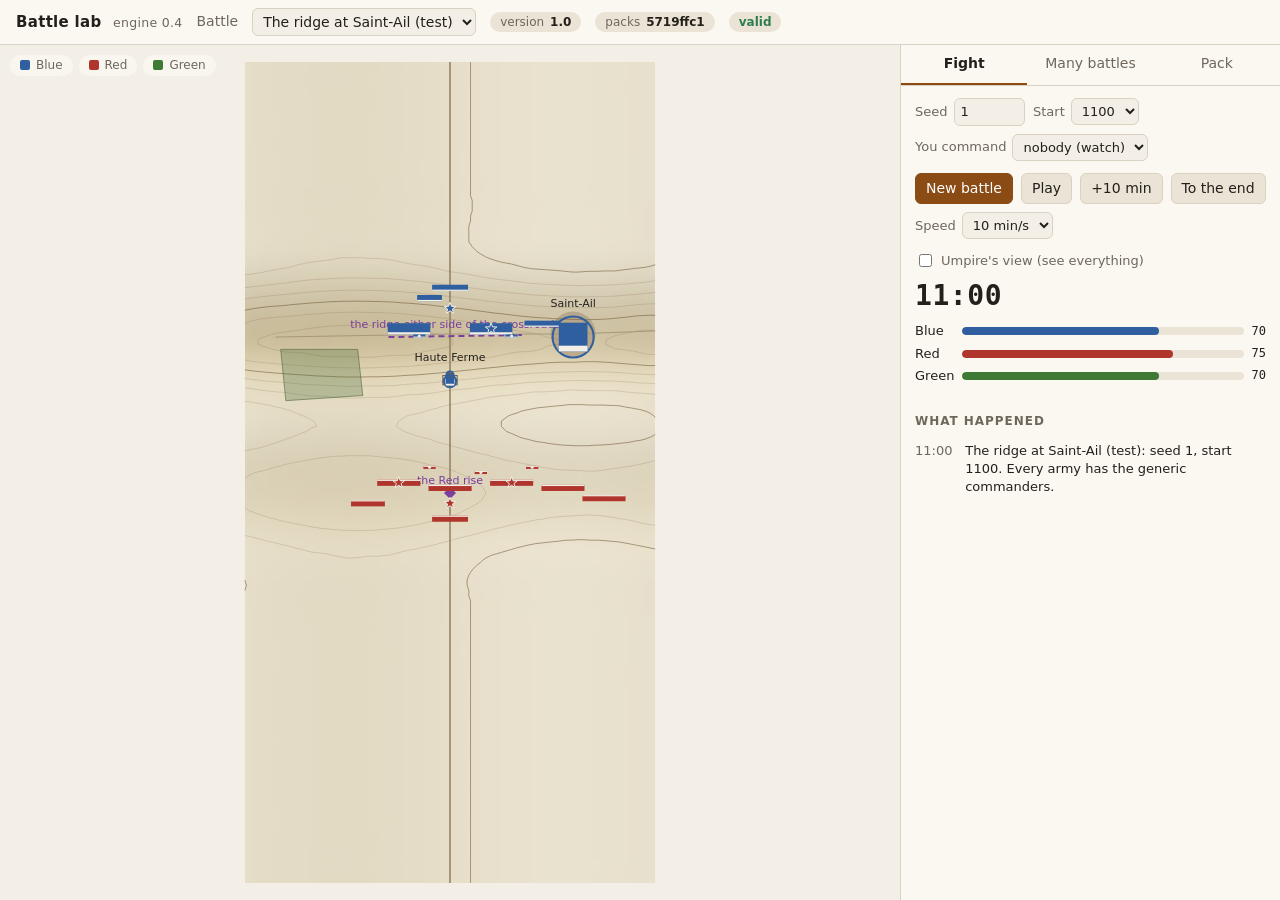
==== lab.html @ 301a27e9 "Phase 3d (most): Wellington, Uxbridge, Lobau, Jérôme and Ney as generic habits with Waterloo's numbe" ====
<!doctype html>
<html lang="en">
<head>
<meta charset="utf-8">
<meta name="viewport" content="width=device-width,initial-scale=1,viewport-fit=cover">
<title>Battle lab</title>
<style>:root{padding-top:env(safe-area-inset-top,0px);padding-bottom:env(safe-area-inset-bottom,0px)}body{margin:0}[hidden]{display:none!important}</style>
<style>
:root {
  --bg: #f3efe6; --panel: #fbf8f2; --ink: #23201b; --muted: #6f675b; --rule: #d9d1c2; --accent: #8a4b14; --accent-ink: #fff;
  --field: #ece5d4; --wood: rgba(74, 110, 58, 0.30); --woodline: rgba(58, 88, 44, 0.65); --road: #8c7a5c; --lane: #a8977a; --water: #5c86a8;
  --village: rgba(120, 92, 70, 0.30); --build: #6d5a48; --contour: rgba(110, 86, 52, 0.30); --contour-b: rgba(110, 86, 52, 0.55);
  --obj: #7a3e9d; --ok: #2e7d4f; --bad: #b3261e; --warn: #9a6a00; --chip: #ebe4d6; --sel: #e0a100;
  --low: #e9e2cf; --high: #cdbf9c;
  font-family: system-ui, -apple-system, "Segoe UI", Roboto, sans-serif; color-scheme: light;
}
@media (prefers-color-scheme: dark) { :root:not([data-theme="light"]) {
  --bg: #161411; --panel: #1f1c18; --ink: #ebe5da; --muted: #a39a8b; --rule: #3a342c; --accent: #e09a4f; --accent-ink: #1a1208;
  --field: #2a261f; --wood: rgba(96, 140, 80, 0.30); --woodline: rgba(130, 170, 110, 0.55); --road: #b49e78; --lane: #8d7c62; --water: #7aa6c8;
  --village: rgba(170, 130, 100, 0.28); --build: #c2a786; --contour: rgba(200, 170, 120, 0.22); --contour-b: rgba(200, 170, 120, 0.42);
  --obj: #c38be0; --ok: #6cc28f; --bad: #ef7a6f; --warn: #e3b448; --chip: #2c2721; --sel: #ffcc33;
  --low: #2b2720; --high: #4a4132; color-scheme: dark; } }
:root[data-theme="dark"] {
  --bg: #161411; --panel: #1f1c18; --ink: #ebe5da; --muted: #a39a8b; --rule: #3a342c; --accent: #e09a4f; --accent-ink: #1a1208;
  --field: #2a261f; --wood: rgba(96, 140, 80, 0.30); --woodline: rgba(130, 170, 110, 0.55); --road: #b49e78; --lane: #8d7c62; --water: #7aa6c8;
  --village: rgba(170, 130, 100, 0.28); --build: #c2a786; --contour: rgba(200, 170, 120, 0.22); --contour-b: rgba(200, 170, 120, 0.42);
  --obj: #c38be0; --ok: #6cc28f; --bad: #ef7a6f; --warn: #e3b448; --chip: #2c2721; --sel: #ffcc33;
  --low: #2b2720; --high: #4a4132; color-scheme: dark; }
html { height: 100%; box-sizing: border-box; }
body { background: var(--bg); color: var(--ink); font-size: 14px; line-height: 1.4; height: 100%; }
* { box-sizing: border-box; }
.wrap { display: flex; flex-direction: column; height: 100%; } /* one screen: the map fills what the header and panel leave */
header { display: flex; flex-wrap: wrap; align-items: center; gap: 8px 14px; padding-block: 8px; padding-left: max(16px, env(safe-area-inset-left, 0px)); padding-right: max(16px, env(safe-area-inset-right, 0px)); border-bottom: 1px solid var(--rule); background: var(--panel); }
header h1 { font-size: 15px; margin: 0; font-weight: 650; letter-spacing: 0.02em; }
header h1 small { font-weight: 400; color: var(--muted); margin-left: 6px; }
select, input, button, textarea { font: inherit; color: var(--ink); }
select, input[type=number], input[type=text], textarea { background: var(--bg); border: 1px solid var(--rule); border-radius: 6px; padding: 4px 6px; }
input[type=number] { width: 5.5em; }
button { background: var(--chip); border: 1px solid var(--rule); border-radius: 6px; padding: 5px 10px; cursor: pointer; }
button:hover { border-color: var(--muted); }
button.primary { background: var(--accent); color: var(--accent-ink); border-color: var(--accent); }
button:disabled { opacity: 0.45; cursor: default; }
button.on { outline: 2px solid var(--sel); outline-offset: -1px; }
.chip { display: inline-flex; align-items: center; gap: 6px; background: var(--chip); border-radius: 999px; padding: 2px 10px; font-size: 12px; color: var(--muted); white-space: nowrap; }
.chip b { color: var(--ink); font-weight: 600; }
.chip.ok b { color: var(--ok); } .chip.bad b { color: var(--bad); } .chip.warn b { color: var(--warn); }
.main { flex: 1; display: flex; min-height: 0; }
.mapbox { position: relative; flex: 1; min-width: 0; background: var(--bg); touch-action: none; }
.mapbox canvas { position: absolute; inset: 0; width: 100%; height: 100%; display: block; cursor: grab; }
.mapbox canvas.aim { cursor: crosshair; }
.maphud { position: absolute; left: 10px; top: 10px; display: flex; gap: 6px; flex-wrap: wrap; pointer-events: none; }
.maphud .chip { pointer-events: auto; background: color-mix(in srgb, var(--panel) 88%, transparent); }
.hint { position: absolute; left: 50%; bottom: 12px; transform: translateX(-50%); background: var(--ink); color: var(--bg); padding: 6px 12px; border-radius: 6px; font-size: 13px; }
aside { width: 380px; max-width: 42vw; border-left: 1px solid var(--rule); background: var(--panel); display: flex; flex-direction: column; min-height: 0; }
.tabs { display: flex; border-bottom: 1px solid var(--rule); }
.tabs button { flex: 1; border: 0; border-radius: 0; background: transparent; padding: 9px 4px; color: var(--muted); border-bottom: 2px solid transparent; }
.tabs button.sel { color: var(--ink); border-bottom-color: var(--accent); font-weight: 600; }
.pane { flex: 1; overflow: auto; padding: 12px 14px 20px; display: flex; flex-direction: column; gap: 12px; min-height: 0; }
.row { display: flex; flex-wrap: wrap; gap: 8px; align-items: center; }
.row label { display: inline-flex; gap: 6px; align-items: center; color: var(--muted); font-size: 13px; }
h3 { margin: 4px 0 0; font-size: 12px; text-transform: uppercase; letter-spacing: 0.08em; color: var(--muted); font-weight: 600; }
.clock { font: 600 28px/1 ui-monospace, "SF Mono", Menlo, Consolas, monospace; letter-spacing: 0.02em; }
.clock small { font: 12px system-ui, sans-serif; color: var(--muted); margin-left: 8px; letter-spacing: 0; }
.bars { display: grid; grid-template-columns: auto 1fr auto; gap: 4px 8px; align-items: center; font-size: 13px; }
.bar { height: 8px; background: var(--chip); border-radius: 4px; overflow: hidden; }
.bar i { display: block; height: 100%; border-radius: 4px; }
.num { font-variant-numeric: tabular-nums; font-family: ui-monospace, "SF Mono", Menlo, Consolas, monospace; font-size: 12px; }
.log { font-size: 13px; display: flex; flex-direction: column; gap: 3px; }
.log div { display: grid; grid-template-columns: 3.4em 1fr; gap: 6px; }
.log div span:first-child { color: var(--muted); font-variant-numeric: tabular-nums; }
.log .imp { font-weight: 600; }
.card { border: 1px solid var(--rule); border-radius: 8px; padding: 10px; display: flex; flex-direction: column; gap: 6px; background: var(--bg); }
.card .t { font-weight: 600; }
.muted { color: var(--muted); }
table { border-collapse: collapse; width: 100%; font-size: 13px; }
td, th { text-align: left; padding: 3px 6px 3px 0; border-bottom: 1px solid var(--rule); vertical-align: top; }
th { color: var(--muted); font-weight: 500; font-size: 12px; }
td.n { text-align: right; font-variant-numeric: tabular-nums; }
.verdict { font-weight: 600; } .verdict.ok { color: var(--ok); } .verdict.bad { color: var(--bad); }
textarea { width: 100%; min-height: 110px; font: 12px ui-monospace, Menlo, Consolas, monospace; }
ul.msgs { margin: 0; padding-left: 18px; font-size: 13px; } ul.msgs li.e { color: var(--bad); } ul.msgs li.w { color: var(--warn); }
.legend { display: flex; flex-wrap: wrap; gap: 6px 12px; font-size: 12px; color: var(--muted); }
.legend i { display: inline-block; width: 12px; height: 8px; border-radius: 2px; margin-right: 4px; vertical-align: middle; }
@media (max-width: 760px) {
  .main { flex-direction: column; }
  .mapbox { flex: none; height: 52dvh; }
  aside { width: auto; max-width: none; border-left: 0; border-top: 1px solid var(--rule); flex: 1; }
  .pane { padding-left: max(16px, env(safe-area-inset-left, 0px)); padding-right: max(16px, env(safe-area-inset-right, 0px)); }
}
</style>
</head>
<body>
<div class="wrap">
  <header>
    <h1>Battle lab <small>engine 0.4</small></h1>
    <label class="muted" for="battle">Battle</label>
    <select id="battle"></select>
    <span class="chip" id="vchip"></span>
    <span class="chip" id="fpchip"></span>
    <span class="chip" id="valchip"></span>
  </header>
  <div class="main">
    <div class="mapbox" id="mapbox">
      <canvas id="map" aria-label="Battle map"></canvas>
      <div class="maphud" id="maphud"></div>
      <div class="hint" id="hint" hidden></div>
    </div>
    <aside>
      <div class="tabs" role="tablist">
        <button data-tab="fight" class="sel">Fight</button>
        <button data-tab="many">Many battles</button>
        <button data-tab="pack">Pack</button>
      </div>
      <div class="pane" id="tab-fight">
        <div class="row">
          <label>Seed <input type="number" id="seed" value="1" min="1"></label>
          <label>Start <select id="start"></select></label>
          <label>You command <select id="side"></select></label>
        </div>
        <div class="row">
          <button class="primary" id="newb">New battle</button>
          <button id="play">Play</button>
          <button id="step">+10 min</button>
          <button id="toend">To the end</button>
          <label>Speed <select id="speed"><option value="2">2 min/s</option><option value="5">5 min/s</option><option value="10" selected>10 min/s</option><option value="30">30 min/s</option><option value="60">60 min/s</option></select></label>
        </div>
        <div class="row">
          <label><input type="checkbox" id="umpire"> Umpire's view (see everything)</label>
        </div>
        <div class="clock" id="clock">--:--<small id="clocknote"></small></div>
        <div class="bars" id="bars"></div>
        <div id="selcard"></div>
        <h3>What happened</h3>
        <div class="log" id="log"></div>
      </div>
      <div class="pane" id="tab-many" hidden>
        <p class="muted" style="margin:0">Fights the battle many times from consecutive seeds, the way its targets say (or with the generic commanders on every side), and judges the results against the battle's targets.</p>
        <div class="row">
          <label>Battles <input type="number" id="n" value="20" min="1" max="500"></label>
          <label>First seed <input type="number" id="seed0" value="1000" min="1"></label>
          <label>Commanders <select id="runner"><option value="targets">as the targets say</option><option value="doctrine">generic, every side</option></select></label>
        </div>
        <div class="row"><button class="primary" id="runmany">Fight them</button><button id="stopmany" disabled>Stop</button><span class="muted num" id="manyprog"></span></div>
        <div id="manyout"></div>
      </div>
      <div class="pane" id="tab-pack" hidden>
        <h3>Versions</h3>
        <table id="versions"></table>
        <h3>Validation</h3>
        <div id="valout"></div>
        <h3>Replay</h3>
        <p class="muted" style="margin:0">This battle's settings and your orders, with the versions it was fought with. Copy it to keep it; paste one to fight it again.</p>
        <div class="row"><button id="repcopy">Copy this battle</button><button id="repload">Fight the pasted one</button></div>
        <textarea id="reptext" spellcheck="false" placeholder="a replay (JSON)"></textarea>
        <div id="repnote" class="muted"></div>
      </div>
    </aside>
  </div>
</div>

<script id="src-packs-registry">
/* The pack registry: eras, nations, leaders and battles are data, registered here and resolved into one battle the engine can run.
   Nothing in a pack is code the sim depends on for its rules; a battle names its era, the nations it uses and the leaders it places,
   and the engine reads only what this resolver hands it. (Engine roadmap, phase 1.) */
(function (root) {
'use strict';
const P = root.WPacks || (root.WPacks = { eras: {}, nations: {}, leaders: {}, battles: {}, oobs: {}, maps: {}, resolved: {} });
P.oobs = P.oobs || {}; P.maps = P.maps || {};
/* (4c) a terrain pack (made by tools/map.js from survey files): the field's grid, heights and features. P.terrain(id) gives it ready for a
   battle's map: heights unpacked (16-bit decimetres) and the conversions between latitude-longitude and map metres built from its corner. */
P.terrain = function (id) {
  const T = P.maps[id]; if (!T) return null;
  if (T._W) return T._W;
  const bin = typeof atob === 'function' ? atob(T.TB64) : Buffer.from(T.TB64, 'base64').toString('binary');
  const dv = new DataView(new ArrayBuffer(bin.length)); for (let i = 0; i < bin.length; i++) dv.setUint8(i, bin.charCodeAt(i));
  const H = new Float32Array(T.NX * T.NY); for (let i = 0; i < H.length; i++) H[i] = dv.getInt16(i * 2, true) / 10;
  const { LAT0, LON0, MLAT, MLON } = T, ll2m = (lat, lon) => [(lon - LON0) * MLON, (LAT0 - lat) * MLAT], m2ll = (x, y) => [LAT0 - y / MLAT, LON0 + x / MLON];
  const W = Object.assign({}, T, { H, ll2m, m2ll }); delete W.TB64; delete W.source; delete W.id;
  Object.defineProperty(T, '_W', { value: W, enumerable: false }); return W;
};
P.register = function (kind, id, data) {
  const shelf = P[kind + 's']; if (!shelf) throw new Error(`unknown pack kind "${kind}"`);
  shelf[id] = Object.assign({ id }, data); delete P.resolved[id]; return shelf[id];
};
// leaders: a file holds whole people (name, army, temperament); a battle places them (side, where they stand, the unit they ride with)
P.leader = function (id) {
  for (const book of Object.values(P.leaders)) if (book.people && book.people[id]) {
    // a person's settings over his book's defaults for his nation and rank, over the book's general defaults
    const p = book.people[id], D = book.defaults || {}, nd = (D[p.nation] && D[p.nation][p.rank]) || {}, gd = D._ || {};
    return Object.assign({}, p, { traits: Object.assign({}, gd.traits, nd.traits, p.traits), habits: Object.assign({}, gd.habits, nd.habits, p.habits) });
  }
  return null;
};
// an era may be built on another (like: 'napoleonic'): it takes the other's numbers and tables, its K merged and the rest replaced where it
// gives its own. A quick port of a neighbouring era is a few lines.
P.era = function (id) {
  const e = P.eras[id]; if (!e) return null; if (!e.like) return e;
  const base = P.era(e.like); if (!base) throw new Error(`era "${id}" is built on "${e.like}", which is not loaded`);
  return Object.assign({}, base, e, { K: Object.assign({}, base.K, e.K), base: base.id });
};
P.battle = function (id) {
  if (P.resolved[id]) return P.resolved[id];
  const B = P.battles[id]; if (!B) throw new Error(`no battle pack "${id}"`);
  const era = P.era(B.era); if (!era) throw new Error(`battle "${id}" names era "${B.era}", which is not loaded`);
  // a nation code is looked up in the books of the battle's era first (France 1415 and France 1815 are different armies), then in any book
  const nations = {}; for (const n of B.nations || []) { let found = null, any = null; for (const book of Object.values(P.nations)) if (book.nations && book.nations[n]) { if (!book.era || book.era === B.era) found = book.nations[n]; any = any || book.nations[n]; } nations[n] = found || any; }
  // the map and order-of-battle object the engine reads (W): the battle's own data, with its leaders made whole
  // a battle's map need only hold what it has: the rest is empty (a test bench map has no woods, roads or farms)
  // (4d) a battle may take its order of battle from an oob pack (made from a CSV by tools/oob.js): oob: '<id>'
  const O = B.oob ? P.oobs[B.oob] : null; if (B.oob && !O) throw new Error(`battle "${id}" names order of battle "${B.oob}", which is not loaded`);
  // (4c) and its ground from a terrain pack: terrain: '<id>' (the battle's own map keys come on top)
  const TW = B.terrain ? P.terrain(B.terrain) : null; if (B.terrain && !TW) throw new Error(`battle "${id}" names terrain "${B.terrain}", which is not loaded`);
  const W = Object.assign({ STREAMS: [], ENCLOSURES: [], VILLAGES: [], WOODS: [], ROADS: [], SUNKEN: [], BUILDINGS: [], HOUSES: [], LM: [], LABELS: [], EDGE_LABELS: [],
    CHOKES: [], ROUTES: {}, OBJECTIVES: {}, STRONGPOINTS: [], RAW: [], QUALITY: {}, CALIBRE: {}, CORPS: {}, DIVISION: {}, FORCES: [], TRAITS: {} }, TW || {}, B.map,
    O ? { RAW: O.RAW, CORPS: O.CORPS, DIVISION: O.DIVISION, QUALITY: O.QUALITY, CALIBRE: O.CALIBRE, TRAITS: O.TRAITS, FORCES: O.FORCES } : {});
  W.LEADERS = (B.leaders || []).map(pl => { const p = P.leader(pl.id) || {}; return Object.assign({ id: pl.id, side: pl.side, name: p.name }, p.traits || {}, { rank: p.rank }, pl.at ? { at: pl.at } : {}, pl.unit ? { unit: pl.unit } : {}, pl.corps ? { corps: pl.corps } : {}, p.habits || {}); });
  const R = { id, battle: B, era, nations, W, sides: B.sides, sideIds: B.sides.map(s => s.id), coalition: Object.fromEntries(B.sides.map(s => [s.id, s.coalition || s.id])) };
  P.resolved[id] = R; return R;
};
/* (phase 4e) versions. Every pack carries version: 'major.minor', raised when its numbers change (minor) or its meaning does (major);
   a replay made with other versions may not fight the same battle. P.fingerprint hashes everything a battle resolves to (its own data,
   its era, nations and leaders, code in the pack included), so a pack edited without raising its version is caught as well. */
P.hash = function (x) { // FNV-1a, 32 bits, over a canonical JSON (typed arrays as arrays, functions by their source)
  const s = JSON.stringify(x, (k, v) => (v && v.buffer instanceof ArrayBuffer && typeof v.length === 'number') ? Array.from(v) : typeof v === 'function' ? 'fn:' + v.toString() : v);
  let h = 0x811c9dc5; for (let i = 0; i < s.length; i++) { h ^= s.charCodeAt(i); h = Math.imul(h, 0x01000193) >>> 0; }
  return h.toString(16).padStart(8, '0');
};
P.versions = function (id) {
  const R = P.battle(id), B = R.battle, era = P.eras[B.era], out = { battle: `${id} ${B.version || '?'}`, era: `${era.id} ${era.version || '?'}` };
  if (era.like) out.eraBase = `${era.like} ${(P.eras[era.like] || {}).version || '?'}`;
  out.nations = [...new Set(Object.values(P.nations).filter(b => b.nations && (B.nations || []).some(n => b.nations[n])).map(b => `${b.id} ${b.version || '?'}`))].sort().join(', ');
  out.leaders = [...new Set(Object.values(P.leaders).filter(b => b.people && (B.leaders || []).some(l => b.people[l.id])).map(b => `${b.id} ${b.version || '?'}`))].sort().join(', ');
  return out;
};
P.fingerprint = function (id) {
  const R = P.battle(id);
  return P.hash({ battle: R.battle, era: R.era, nations: R.nations, leaders: R.W.LEADERS, oob: R.battle.oob ? P.oobs[R.battle.oob] : null, terrain: R.battle.terrain ? P.maps[R.battle.terrain] : null });
};
if (typeof module !== 'undefined' && module.exports) module.exports = P;
})(typeof globalThis !== 'undefined' ? globalThis : this);

</script>
<script id="src-packs-eras-napoleonic">
/* Era pack: the Napoleonic wars (about 1792-1815). Every number here is an estimate unless a source is named; the rules doc
   (Waterloo Game: Simulation Rules) records where each came from and every value changed in calibration. Moved verbatim out of the
   engine in phase 1 of the engine roadmap; the engine reads them from here. */
(function (root) {
'use strict';
const P = root.WPacks || (typeof require === 'function' ? require('../registry.js') : null);
P.register('era', 'napoleonic', { version: '1.0',
  name: 'The Napoleonic wars',
  /* ---------------- calibration constants (est.) ---------------- */
  K: {
  FIRE: 1.0,            // musketry multiplier on the hit table
  ARTY: 1.1,            // artillery multiplier (calibrated from 1.0)
  COH_CAS: 2.0,         // cohesion lost per 1% of the unit lost in a tick (calibrated from 3)
  // walled farms (5c, all est.; set so two brigades thrown at Hougoumont no longer always carry it within the hour, while La Haye Sainte still falls about 18:30):
  WALL_REFORM: 40,      // cohesion a garrison re-forms to when driven back into a walled section (was 25-30)
  WALL_COHF: 0.5,       // cohesion lost per casualty behind walls, as a share of the open-ground rate (was 0.65)
  WALL_HOLD: 25,        // walls hold while the defenders' cohesion is at least this
  GATE_HOLD: 40,        // a broken gate lets the attackers in only if the defenders are below this; otherwise the party is shut in and killed
  WALL_FIRE: 0.7,       // musketry against men behind walls and loopholes, on top of the section's cover
  WALL_MELEE: 0.3,      // the defenders' share of the close-quarter losses at a wall (the attackers' is unchanged)
  SEC_FIRE_PER_M: 1.0,  // muskets that can bear on a farm section: this many per metre of its perimeter
  WALL_SHOCK: 0.5,      // cohesion the defenders lose for each assault they beat off, as a share of the open-ground rate
  NOAMMO_MELEE: 1,      // wall bonus in the melee test when the defenders have no cartridges (2 = no change; release 1: 1, they can no longer hold the loopholes)
  // (6) skirmishing round a held farm (est.; 0 = off): enemy foot within SKIRM_R of a garrisoned farm keep skirmishers at it, and the garrison
  // answers from the loopholes even when no assault is going in. SKIRM_FULL men within range is full pressure.
  SKIRM_AMMO: 1.7,      // the garrison's cartridges spent per man per 2-minute tick at full pressure (release 1; 0 = off)
  SKIRM_R: 450, SKIRM_FULL: 3000,
  SKIRM_HOLD: 150, SKIRM_LINGER: 0.4, // minutes the skirmishers stay round the farm after the last column has gone back, and their pressure then
  SKIRM_SHARE: 0.1,     // share of the besiegers out as skirmishers
  SKIRM_P: 0.01,        // hit chance of a skirmish shot at that range (about the musketry table's value at 250 m)
  // release 1 (was off in 5e): with the skirmish fire below draining La Haye Sainte's cartridges, the walls can now hold as they did in 1815
  WALL_FLOOR: 30,       // fire alone cannot take a walled garrison that still has cartridges below this cohesion (0 = off)
  SHELTER: 1,           // a garrison shelled in an orchard or wood with no enemy close takes cover in its buildings (0 = off)
  COH_ART: 1.3,         // artillery shock multiplier
  COH_FLANK: 2.0,       // fire from flank/rear
  NOREPLY: 0.5,         // under fire, unable to reply, per tick
  FLANK_THREAT: 5,      // enemy on flank/rear within 500 m, not faced, per tick
  CONTAGION: 4,         // break of a neighbour
  RECOVER: 1.5,         // per tick out of fire
  CAP_LOSS: 0.3,        // permanent max-cohesion loss per point below 50
  SHOCK_REPULSE: 0.8, SHOCK_WIN: 1.3, SHOCK_SIGMA: 0.3,
  CAV_BREAK_TEST: 1.0,  // scales the infantry morale test against cavalry
  MORALE_BROKEN: 0.08,  // army morale per 1% of army strength broken (release 2: 0.08, was 0.5; the losses that broke a brigade now count through MORALE_CAS)
  MORALE_CAS: 0.6,      // (8) army morale per 1% of the army's starting foot and horse killed, wounded or taken (release 2, est.; 0 = off)
  SMOKE_MUSKET: 0.00035, SMOKE_GUN: 0.03, SMOKE_DECAY: 0.87, SMOKE_DECAY_HUMID: 0.93, SMOKE_VIS: 0.8,
  KW_RATIO: 0.25,       // share of hits that are deaths (1 in 4)
  UNDER_FIRE_RECOVER: 0.5,
  BLIND: 0.4,           // area fire at ground the gunners cannot see behind a crest (overshoot and ricochet) (calibration addition; release 1: 0.4, was 0.2, bringing Wellington's losses to the 1815 range)
  // (phase 2, moved from the engine unchanged) starting cohesion by quality: COH0 + (q - COH0_Q0) x COH0_Q, kept within COH0_MIN-COH0_MAX (est.)
  COH0: 75, COH0_Q0: 0.75, COH0_Q: 30, COH0_MIN: 72, COH0_MAX: 90,
  DRY_RATE: 0.13, WET_FLOOR: 0.2, // the ground dries this much an hour once the rain stops, never below the floor (rules doc)
  /* (phase 2) army morale from events, in general form (release 3 had them for named Waterloo events; these reproduce its values):
     a place or line of value v changing hands: the takers' coalition +PLACE_GAIN x v each; the losers' army -PLACE_LOSS x v and its partners
     -PLACE_LOSS_ALLY x v (est., rules doc). A fresh corps from off the map firing its first shots: each enemy army -FRESH_ENEMY, each
     partner army it came to help +FRESH_HELP for the first such corps of its army, half for the second, a third for the third (a force
     under FRESH_MEN foot and horse counts pro rata) (release 3's values for the Prussians' and Zieten's arrivals: -10 and +10, -10 and +5). LINE_NEAR, LINE_CLEAR, LINE_BACK: foot within this many metres of a valued line hold it while none of the holders' foot or
     horse are within LINE_CLEAR; the holders have it back once it has been clear this many minutes. PRESTIGE_SIGHT: how far comrades see
     a prestige unit thrown back (m). */
  PLACE_GAIN: 5, PLACE_LOSS: 8, PLACE_LOSS_ALLY: 4, FRESH_ENEMY: 10, FRESH_HELP: 10, FRESH_MEN: 5000, LINE_NEAR: 120, LINE_CLEAR: 250, LINE_BACK: 20, PRESTIGE_SIGHT: 3000,
},
  /* (phase 2) light: the sun's altitude (degrees) at sunset, at dark (civil dusk: no more rallying, fire at its weakest) and when fighting
     stops (est.: release 3 had 21:10 and 21:30 at Waterloo, where the sun reaches -6 and -9 degrees at about 21:01 and 21:32); once the sun
     is down, how far a man can see by how far it is below the horizon (m), and the share of fire that tells (release 3's values at sunset,
     dark and the end, est.) */
  light: { sunset: -0.833, dark: -6, end: -9, vis: [[0.833, 5000], [6, 1000], [9, 600]], fire: [[0.833, 1], [6, 0.5]] },
  gunCalibre: 6, // pounds: a battery's guns when neither the battle nor its nation says
  // orders by rider (phase 2, moved from the engine unchanged): minutes to write when the sender's leader file does not say, minutes for
  // the receiver to read and act (direct: an order for one unit, or from close by), a rider's speed across country (km/h) and how much wet
  // ground slows him (all est.)
  orders: { write: [3, 8], interp: [10, 20], interpDirect: [2, 5], rider: 8, riderWet: 0.4 },
  // musketry: chance a musket aimed at a formed body hits, by range in metres (rules doc table; nothing past 300 m)
  hit: [[0, 0.15], [30, 0.15], [50, 0.08], [100, 0.05], [150, 0.03], [200, 0.015], [300, 0.005], [301, 0]],
  // roundshot: hits per gun per shot by range band (below each limit), scaled by calibre in pounds (12+ x1, 9+ x0.8, lighter x0.7)
  roundshot: { bands: [[600, 0.35], [1000, 0.2], [1600, 0.08]], calibre: [[12, 1], [9, 0.8]], calibreElse: 0.7 },
  // canister: reach by calibre (12+ 580 m, else 420 m); hits per gun by range, flat to the first point and straight between (and past) the
  // later ones; never below the floor; lighter guns x0.6
  canister: { reach: [[12, 580]], reachElse: 420, curve: [[200, 4], [300, 2.5], [500, 1.0]], floor: 0.6, calibre: [[12, 1]], calibreElse: 0.6 },
  crew: 12, // gunners per gun, est.
  /* (phase 2) the arms: what each kind of unit is made of and can do. The sim asks these questions of a unit ("does it ride", "is it a
     crew serving guns", "can it face all round", "can it hold a farm"), never its arm's name, so an era can add archers, pikes or elephants
     as rows here. Numbers moved from the engine unchanged (release 3, est. unless the rules doc gives them).
     move: how it moves (a row of the movement table); speed: metres a minute at each pace; height: how tall a target it makes, m;
     holds: can garrison a farm or village; allRound: can form the era's all-round formation; assaults: goes in with the bayonet on an
     attack order; charges: charges on horseback (and rests its horses' wind); crew: gunners a gun (it is a gun crew); column: the
     formation it marches in; shells: the share of its pieces that fire shells (howitzers); shock: the weight of a charge by the unit's kind (battle traits: heavy, lancer, else light);
     density: how dense a target to roundshot, by formation (where not the formation table's); flee: how much faster it runs when broken; deploys: the formation guns unlimber into. */
  arms: {
    inf: { move: 'foot', speed: { walk: 49, quick: 70 }, height: 1.8, holds: true, allRound: true, assaults: true, column: 'road', weapon: 'musket', melee: 'bayonet', flee: 1.4,
      shapes: { // frontage F and depth D (m): a number, or { of: men | files (men a rank) | bns (battalions) | pairs (of battalions), mul, add, min, max }
        line: { F: { of: 'files', mul: [0.6, 1.15], min: 40 }, D: 25 }, twoLines: { F: { of: 'files', mul: [0.6, 1.15, 0.5], min: 40 }, D: 110 },
        attack: { F: { of: 'bns', mul: [45] }, D: 80 }, mass: { F: 160, D: { of: 'bns', mul: [13], add: 12 } },
        square: { F: { of: 'pairs', mul: [70] }, D: { of: 'bns', steps: [[2, 110]], else: 35 } }, road: { F: 12, D: { of: 'men', mul: [0.5], min: 40 } },
        _: { F: { of: 'bns', mul: [70] }, D: 60 } } }, // battalion columns at deploying interval
    cav: { move: 'horse', speed: { walk: 100, trot: 220, charge: 400 }, height: 2.6, charges: true, column: 'road', shock: { heavy: 1.25, lancer: 1.1, light: 1.0 }, flee: 1.5,
      density: { line: 1.2, _: 1.5 },
      shapes: { line: { F: { of: 'men', mul: [0.5, 1.1], min: 60 }, D: 20 }, road: { F: 10, D: { of: 'men', mul: [0.8], min: 40 } }, _: { F: { of: 'men', mul: [0.22], min: 110 }, D: 60 } } },
    art: { move: 'guns', speed: { walk: 60, horse: 110 }, height: 1.8, crew: 12, column: 'limbered', deploys: 'battery', shells: 0.25, weapon: 'guns', flee: 1.4,
      meleeD: 0.5, roadMen: 30, seenAs: 15, // stands an assault half as well as foot; a gun and team take the road of 30 men; seen like 15 men a gun
      shapes: { limbered: { F: 14, D: { of: 'men', mul: [22], min: 30 } }, road: { F: 14, D: { of: 'men', mul: [22], min: 30 } },
        park: { F: { of: 'men', mul: [2.2], add: 40, max: 260 }, D: 80 }, _: { F: { of: 'men', mul: [15], min: 30 }, D: 30 } } },
  },
  // a body holding a farm or village: it stands as big as the section it holds (1.4 x its radius, or 60 m), 4 m tall to an observer
  // (walls and roofs), and makes a thin target to roundshot
  place: { size: 1.4, sizeElse: 60, height: 4, density: 0.5, leaveForm: 'columns' }, // leaveForm: the formation a body leaving it takes
  lyingHeight: 0.5, // a man lying down, m
  /* movement: how ground slows a body, by how it moves (rules doc table for foot; horse and guns cannot move formed through woods or
     buildings). A number is the share of open-ground pace; [k, 'wet'] is k times the open-ground pace on wet ground, which is
     1 - wet x the ground's wetness; lane: [a, b, c] is a - b x wetness + c. Riders carry messages. */
  movement: {
    foot: { wet: 0.35, ROAD: 1.2, LANE: [1, 0.5, 0.1], WOOD: [0.5, 'wet'], ORCH: [0.6, 'wet'], BUILD: 0.4, VILL: 0.6, STREAM: [0.35, 'wet'], SUNKEN: [0.5, 'wet'] },
    horse: { wet: 0.5, ROAD: 1.2, LANE: [1, 0.5, 0.1], WOOD: 0.12, ORCH: [0.35, 'wet'], BUILD: 0.1, VILL: 0.6, STREAM: [0.35, 'wet'], SUNKEN: [0.35, 'wet'] },
    guns: { wet: 0.6, ROAD: 1.2, LANE: [1, 0.5, 0.1], WOOD: 0.12, ORCH: [0.35, 'wet'], BUILD: 0.1, VILL: 0.6, STREAM: [0.2, 'wet'], SUNKEN: [0.35, 'wet'] },
    rider: { wet: 0.4, ROAD: 1.5, LANE: [1.15, 'wet'], WOOD: [0.35, 'wet'], BUILD: 0.3, VILL: 0.9, STREAM: [0.5, 'wet'], SUNKEN: [0.6, 'wet'], ORCH: [0.7, 'wet'] },
  },
  /* formations: fire, the share of the men who can fire (ranksFire: only the front ranks the weapon allows, so 2 of 3 in a French line);
     density, how dense a target the body makes; mass, its weight in a push; speed, a multiplier on its pace (pace: a fixed share instead);
     ticks, 2-minute ticks to form it (or leave it); allRound, it faces every way (no flank, fires all round, stands off horse);
     breaksTo, the formation a body that breaks falls into; column, it uses roads at road pace (lane: and lanes, plus this); meleeD, how well
     it stands an assault; vsHorse, how well it stands a charge caught out of the all-round formation */
  formations: {
    line: { fire: 1, ranksFire: true, density: 1, mass: 1.0, speed: 0.8, breaksTo: 'columns', vsHorse: 1 },
    twoLines: { fire: 0.5, ranksFire: true, density: 0.8, mass: 0.95, vsHorse: 1.05 },
    columns: { fire: 0.18, density: 2.5, mass: 1.1 },
    attack: { fire: 0.15, density: 2.5, mass: 1.2 },
    mass: { fire: 0.12, density: 3.5, mass: 1.4, speed: 0.9, ticks: 3, breaksTo: 'columns', vsHorse: 0.6 },
    square: { fire: 0.25, density: 3, mass: 0.5, pace: 0.2, allRound: true, toTicks: [[50, 1]], toTicksElse: 2, fromTicks: 1, breaksTo: 'columns', meleeD: 0.75 },
    road: { fire: 0.03, density: 3, mass: 0.4, column: true, lane: 0.15, meleeD: 0.4, vsHorse: 0.3 },
    garrison: { fire: 0.6, density: 1, mass: 1 },
    battery: { density: 0.6, speed: 0.25, deployed: true }, park: { density: 1, speed: 0.25, deployed: true }, limbered: { density: 1.5, column: true },
  },
  formationElse: { fire: 0.2, mass: 1, vsHorse: 0.8, meleeD: 1 },
  /* (phase 2g) obstacles on the map, by kind: cross, the share of its pace a body keeps while crossing, by how it moves (0: it cannot cross
     formed); disorder, cohesion it costs; cover, the share of musketry that still finds men close behind it; melee, how much harder it makes
     them to dislodge; horse, how much of a charge's weight carries over it (est. throughout: no Waterloo line is an obstacle yet) */
  obstacles: {
    hedge: { cross: { foot: 0.5, horse: 0.25, guns: 0.1 }, disorder: 4, cover: 0.7, melee: 1.3, horse: 0.5 },
    wall: { cross: { foot: 0.4, horse: 0, guns: 0 }, disorder: 6, cover: 0.4, melee: 1.6, horse: 0 },
    ditch: { cross: { foot: 0.5, horse: 0.3, guns: 0.1 }, disorder: 3, cover: 0.8, melee: 1.2, horse: 0.6 },
    abatis: { cross: { foot: 0.25, horse: 0, guns: 0 }, disorder: 8, cover: 0.8, melee: 1.5, horse: 0 },
  },
  /* weapons: musket, the smoothbore (hit table above; front ranks firing: 2); rifle, slower to load and more accurate past 100 m (Baker);
     guns, roundshot and canister above, shots a minute by calibre, howitzer shells that can fire buildings, caissons that can blow up */
  weapons: {
    musket: { reach: 300, arc: 75, firingRanks: 2, rate: 1, ammo: 'musket', volley: { within: 60, mul: 1.5 } }, // the first volley, loaded with care, at under 60 m
    rifle: { reach: 300, arc: 75, firingRanks: 2, rate: 0.6, longHit: { beyond: 100, mul: 1.6 }, ammo: 'rifle', volley: { within: 60, mul: 1.5 } },
    bayonet: { reach: 0, melee: { power: 1, ranks: 2 } },
    guns: { reach: 1600, rateByCal: [[12, 1]], rateElse: 2, fireBuildings: 0.005, caisson: 0.002 },
  },
});
})(typeof globalThis !== 'undefined' ? globalThis : this);

</script>
<script id="src-packs-eras-medieval-test">
/* Era pack: a TEST era for the engine's pre-gunpowder mechanics (lasting melee, armour, arrows, stakes). It is not calibrated against any
   battle: every number is an estimate made only to exercise the mechanics on the test bench, and will be replaced when the first
   pre-gunpowder battle is built (roadmap phase 5). Built on the Napoleonic pack (like): it takes its other numbers and replaces the arms,
   formations, weapons, movement and obstacles. */
(function (root) {
'use strict';
const P = root.WPacks || (typeof require === 'function' ? require('../registry.js') : null);
const foot = { // frontage and depth of a body on foot (m), as the Napoleonic foot's, with wider files
  line: { F: { of: 'files', mul: [0.9], min: 30 }, D: 6 }, deep: { F: { of: 'files', mul: [0.9, 0.5], min: 20 }, D: 12 },
  schiltron: { F: { of: 'files', mul: [0.9, 0.25], min: 20 }, D: { of: 'files', mul: [0.9, 0.25], min: 20 } },
  road: { F: 6, D: { of: 'men', mul: [0.5], min: 30 } }, _: { F: { of: 'files', mul: [0.9, 0.5], min: 20 }, D: 12 } };
P.register('era', 'medieval-test', { version: '0.1', // uncalibrated: a test of the format
  name: 'Test: an army of about 1400', like: 'napoleonic',
  // a fighting man disables MELEE_KILL of the enemy a tick, before armour; only a clear superiority (SHOCK_WIN) breaks in at the first shock,
  // a clear inferiority (SHOCK_REPULSE) is thrown back, and between them the two lock hand to hand
  K: { MELEE_LOCK: 1, MELEE_KILL: 0.03, MELEE_COH: 4, MAN_FRONT: 0.9, SHOCK_WIN: 1.8, SHOCK_REPULSE: 0.6 },
  // an arrow that disables a man of a formed body, by range (m): most arrows fall harmless or stick in shields and gambesons (est.: about
  // 1-3% at 50-150 m, so that Agincourt's few thousand archers, loosing for some minutes, account for a few thousand French)
  hit: [[0, 0.02], [50, 0.018], [100, 0.012], [150, 0.008], [200, 0.005], [250, 0.0025], [251, 0]],
  arms: {
    mna: { move: 'foot', speed: { walk: 40, quick: 55 }, height: 1.8, holds: true, assaults: true, column: 'road', melee: 'polearm', protection: 0.9, flee: 1.1, shapes: foot },
    archer: { move: 'foot', speed: { walk: 55, quick: 75 }, height: 1.8, holds: true, assaults: true, column: 'road', weapon: 'longbow', melee: 'dagger', protection: 0.15, flee: 1.4, vsHorse: 0.6, shapes: foot }, // vsHorse: archers alone stand a charge badly
    levy: { move: 'foot', speed: { walk: 50, quick: 65 }, height: 1.8, holds: true, assaults: true, allRound: true, column: 'road', melee: 'spear', protection: 0.1, flee: 1.4, shapes: foot },
    knight: { move: 'horse', speed: { walk: 100, trot: 200, charge: 330 }, height: 2.6, charges: true, column: 'road', melee: 'lance', protection: 0.5, shock: { heavy: 1.4, light: 1 }, flee: 1.3, // protection: the horses were the weak point
      shapes: { line: { F: { of: 'men', mul: [1.2], min: 40 }, D: 8 }, road: { F: 8, D: { of: 'men', mul: [1.5], min: 30 } }, _: { F: { of: 'men', mul: [0.5], min: 40 }, D: 24 } } },
  },
  formations: {
    line: { fire: 1, density: 1.2, mass: 1, speed: 0.8, breaksTo: 'deep', vsHorse: 1, relief: 1.2 },
    deep: { fire: 0.3, density: 2.5, mass: 1.3, relief: 2.5, vsHorse: 1.2 },
    schiltron: { fire: 0.3, density: 3, mass: 0.8, pace: 0.1, allRound: true, toTicks: [[50, 1]], toTicksElse: 2, fromTicks: 1, breaksTo: 'deep', relief: 2, vsHorse: 2 },
    road: { fire: 0.05, density: 3, mass: 0.4, column: true, lane: 0.15, meleeD: 0.4, vsHorse: 0.3 },
    garrison: { fire: 0.6, density: 1, mass: 1 },
  },
  formationElse: { fire: 0.2, mass: 1, vsHorse: 0.8, meleeD: 1 },
  movement: {
    foot: { wet: 0.5, ROAD: 1.2, LANE: [1, 0.5, 0.1], WOOD: [0.5, 'wet'], ORCH: [0.6, 'wet'], BUILD: 0.4, VILL: 0.6, STREAM: [0.35, 'wet'], SUNKEN: [0.5, 'wet'] },
    horse: { wet: 0.6, ROAD: 1.2, LANE: [1, 0.5, 0.1], WOOD: 0.12, ORCH: [0.35, 'wet'], BUILD: 0.1, VILL: 0.6, STREAM: [0.35, 'wet'], SUNKEN: [0.35, 'wet'] },
    rider: { wet: 0.4, ROAD: 1.5, LANE: [1.15, 'wet'], WOOD: [0.35, 'wet'], BUILD: 0.3, VILL: 0.9, STREAM: [0.5, 'wet'], SUNKEN: [0.6, 'wet'], ORCH: [0.7, 'wet'] },
  },
  // longbow: six arrows a minute, all ranks shooting over the front, two sheaves a man, little against plate; no smoke
  weapons: {
    longbow: { reach: 250, arc: 90, firingRanks: 99, rate: 6, pen: 0.1, smoke: 0, ammo: 'arrows' },
    polearm: { reach: 0, melee: { power: 1.0, ranks: 2, pen: 0.6 } }, dagger: { reach: 0, melee: { power: 0.5, ranks: 1, pen: 0.8 } },
    spear: { reach: 0, melee: { power: 0.8, ranks: 2, pen: 0.3 } }, lance: { reach: 0, melee: { power: 1.5, ranks: 1, pen: 0.5 } },
  },
  obstacles: {
    stakes: { cross: { foot: 0.6, horse: 0 }, disorder: 2, cover: 1, melee: 1.2, horse: 0 },
    palisade: { cross: { foot: 0.2, horse: 0 }, disorder: 6, cover: 0.5, melee: 1.8, horse: 0 },
    hedge: { cross: { foot: 0.5, horse: 0.25 }, disorder: 4, cover: 0.7, melee: 1.3, horse: 0.5 },
  },
  fieldwork: { kind: 'stakes', minutes: 20 }, // archers drive their stakes in about twenty minutes (est.)
});
P.register('nation', 'medieval-test', { version: '0.1', era: 'medieval-test', nations: {
  EN: { name: 'English (test)', ranks: 4, battalion: 400, form: 'line' },
  FRM: { name: 'French (test)', ranks: 6, battalion: 500, form: 'deep' },
} });
})(typeof globalThis !== 'undefined' ? globalThis : this);

</script>
<script id="src-packs-nations-napoleonic">
/* Nation pack: the armies of 1815. Drill and organisation that differ by army, not by battle.
   ranks: men deep in line (British and KGL two, others three); battalion: men in a battalion for counting battalions in a brigade (est.).
   (phase 2) gunCalibre: the field gun a battery has when the battle does not say (British 9-pounders, others 6); form: the formation its foot
   return to after square (Wellington's army stood in two lines); lieDown: its foot lie down behind a crest under bombardment when told to
   hold there (Wellington's practice, followed by his whole army). */
(function (root) {
'use strict';
const P = root.WPacks || (typeof require === 'function' ? require('../registry.js') : null);
P.register('nation', 'napoleonic', { version: '1.0',
  era: 'napoleonic',
  nations: {
    FR: { name: 'French', ranks: 3, battalion: 520, form: 'columns' },
    GB: { name: 'British', ranks: 2, battalion: 560, gunCalibre: 9, form: 'twoLines', lieDown: true },
    KGL: { name: "King's German Legion", ranks: 2, battalion: 560, form: 'twoLines', lieDown: true },
    HAN: { name: 'Hanoverian', ranks: 3, battalion: 560, form: 'twoLines', lieDown: true },
    NL: { name: 'Netherlands', ranks: 3, battalion: 560, form: 'twoLines', lieDown: true },
    NAS: { name: 'Nassau', ranks: 3, battalion: 560, form: 'twoLines', lieDown: true },
    BRU: { name: 'Brunswick', ranks: 3, battalion: 560, form: 'twoLines', lieDown: true },
    MIX: { name: 'Mixed', ranks: 3, battalion: 560, form: 'twoLines', lieDown: true },
    PR: { name: 'Prussian', ranks: 3, battalion: 700, form: 'columns' },
  },
});
})(typeof globalThis !== 'undefined' ? globalThis : this);

</script>
<script id="src-packs-leaders-napoleonic">
/* Leader pack: the commanders of the 1815 campaign, apart from any one battle. A battle places them (side, where they stand,
   the brigade they ride with); this file holds who they are, and follows them from battle to battle.
   rank: 3 army, 2 corps or wing, 1 division. nation: the army whose staff habits he has (defaults below).
   traits (0-1): agg aggression; ini initiative (acting without orders); obe obedience (how literally he reads orders); skill; exp
     exposure (how far forward he rides); reserve (how readily he commits his reserves); rally (how well he rallies men round him);
     coord (how well he combines foot, horse and guns); tempo (how quickly he acts on an order: 1 usual, under 1 quicker).
   habits: writes (minutes to write an order); clarity (how clear his orders are, 0-1); reports (minutes between his reports).
   source and confidence: where the settings come from and how far to trust them. The first five traits are the rules doc's; the
   rest default by nation and rank (est.) until a source sets them. A setting a person does not give comes from the defaults. */
(function (root) {
'use strict';
const P = root.WPacks || (typeof require === 'function' ? require('../registry.js') : null);
P.register('leader', 'napoleonic-1815', { version: '1.0',
  era: 'napoleonic',
  // defaults by nation and rank (est.: the engine's values before leader files, so that a leader the file leaves out acts as before)
  defaults: {
    _: { traits: { agg: 0.5, ini: 0.5, obe: 0.8, skill: 0.6, exp: 0.5, reserve: 0.5, rally: 0.5, coord: 0.5, tempo: 1 }, habits: { writes: [3, 8], clarity: 0.9, reports: [25, 45] } },
  },
  people: {
    // writes: Napoleon's orders went through his chief of staff; Wellington pencilled his own (est.)
    napoleon: { name: 'Napoleon', nation: 'FR', army: 'FR', rank: 3, traits: { agg: 0.7, ini: 0.8, obe: 1, skill: 0.85, exp: 0.3 }, habits: { writes: [5, 15] } },
    ney: { name: 'Ney', nation: 'FR', army: 'FR', rank: 2, traits: { agg: 0.95, ini: 0.9, obe: 0.4, skill: 0.55, exp: 0.95 } },
    derlon: { name: "d'Erlon", nation: 'FR', army: 'FR', rank: 2, traits: { agg: 0.6, ini: 0.5, obe: 0.7, skill: 0.55, exp: 0.6 } },
    reille: { name: 'Reille', nation: 'FR', army: 'FR', rank: 2, traits: { agg: 0.4, ini: 0.4, obe: 0.8, skill: 0.75, exp: 0.5 } },
    jerome: { name: 'Jérôme', nation: 'FR', army: 'FR', rank: 1, traits: { agg: 0.9, ini: 0.8, obe: 0.3, skill: 0.35, exp: 0.7 } },
    lobau: { name: 'Lobau', nation: 'FR', army: 'FR', rank: 2, traits: { agg: 0.6, ini: 0.7, obe: 0.7, skill: 0.85, exp: 0.6 } },
    drouot: { name: 'Drouot', nation: 'FR', army: 'FR', rank: 2, traits: { agg: 0.5, ini: 0.4, obe: 0.9, skill: 0.8, exp: 0.5 } },
    duhesme: { name: 'Duhesme', nation: 'FR', army: 'FR', rank: 1, traits: { agg: 0.7, ini: 0.6, obe: 0.8, skill: 0.7, exp: 0.8 } },
    kellermann: { name: 'Kellermann', nation: 'FR', army: 'FR', rank: 2, traits: { agg: 0.6, ini: 0.6, obe: 0.8, skill: 0.75, exp: 0.6 } },
    milhaud: { name: 'Milhaud', nation: 'FR', army: 'FR', rank: 2, traits: { agg: 0.7, ini: 0.5, obe: 0.8, skill: 0.65, exp: 0.6 } },
    wellington: { name: 'Wellington', nation: 'GB', army: 'AL', rank: 3, traits: { agg: 0.3, ini: 0.8, obe: 1, skill: 0.95, exp: 0.7 }, habits: { writes: [2, 6] } },
    uxbridge: { name: 'Uxbridge', nation: 'GB', army: 'AL', rank: 2, traits: { agg: 0.85, ini: 0.8, obe: 0.6, skill: 0.6, exp: 0.9 } },
    orange: { name: 'Prince of Orange', nation: 'NL', army: 'AL', rank: 2, traits: { agg: 0.7, ini: 0.6, obe: 0.7, skill: 0.35, exp: 0.8 } },
    picton: { name: 'Picton', nation: 'GB', army: 'AL', rank: 1, traits: { agg: 0.8, ini: 0.7, obe: 0.7, skill: 0.75, exp: 0.9 } },
    hill: { name: 'Hill', nation: 'GB', army: 'AL', rank: 2, traits: { agg: 0.4, ini: 0.5, obe: 0.9, skill: 0.8, exp: 0.5 } },
    blucher: { name: 'Blücher', nation: 'PR', army: 'PR', rank: 3, traits: { agg: 0.95, ini: 0.9, obe: 1, skill: 0.7, exp: 0.8 } },
    bulow: { name: 'Bülow', nation: 'PR', army: 'PR', rank: 2, traits: { agg: 0.5, ini: 0.6, obe: 0.8, skill: 0.85, exp: 0.5 } },
    pirch: { name: 'Pirch I', nation: 'PR', army: 'PR', rank: 2, traits: { agg: 0.5, ini: 0.4, obe: 0.9, skill: 0.6, exp: 0.5 } },
    zieten: { name: 'Zieten', nation: 'PR', army: 'PR', rank: 2, traits: { agg: 0.6, ini: 0.4, obe: 0.9, skill: 0.7, exp: 0.6 } },
  },
  source: 'rules doc, Waterloo Game: Simulation Rules (the first five traits); est. otherwise', confidence: 'low: interpretations of the record, to be checked across the battles each leader fought',
});
})(typeof globalThis !== 'undefined' ? globalThis : this);

</script>
<script id="src-packs-maps-toy-ridge">
/* Terrain for "toy-ridge", made by tools/map.js from toy-ridge.map.json (edit the survey files, then: node tools/map.js build packs/maps/toy-ridge.map.json). */
(function (root) {
'use strict';
const P = root.WPacks || (typeof require === 'function' ? require('../registry.js') : null);
P.register('map', "toy-ridge", {"source":"invented for the test battle: spot heights every 400 m, features drawn by hand","LAT0":49.5,"LON0":3,"MLAT":111230,"MLON":72349.67180134008,"NX":81,"NY":161,"CELL":50,"WM":4000,"HM":8000,"TB64":"6APrA+4D8QPzA/YD+QP8A/4DAAQCBAQEBgQIBAkECwQMBA0EDgQPBA8EEAQQBBAEEAQPBA8EDgQMBAsECgQIBAYEBAQCBAAE/QP7A/gD9gPzA/AD7gPrA+gD5QPiA+AD3QPaA9gD1QPTA9ADzgPMA8oDyAPGA8UDxAPCA8EDwQPAA8ADwAPAA8ADwQPCA8MDxAPFA8cDyQPKA8wDzgPQA9ID6APrA+4D8QPzA/YD+QP8A/4DAAQDBAUEBgQIBAoECwQMBA0EDgQPBBAEEAQQBBAEEAQQBA8EDgQNBAsECgQIBAYEBAQCBAAE/QP7A/gD9gPzA/AD7gPrA+gD5QPiA+AD3QPaA9gD1QPTA9ADzgPMA8oDyAPGA8UDwwPCA8EDwAPAA8ADwAPAA8ADwQPCA8MDxAPFA8cDyQPKA8wDzgPQA9ID6APrA+4D8QP0A/YD+QP8A/4DAQQDBAUEBgQIBAoECwQMBA4EDgQPBBAEEAQRBBEEEAQQBA8EDgQNBAwECgQIBAYEBAQCBAAE/QP7A/gD9gPzA/AD7gPrA+gD5QPiA+AD3QPaA9gD1QPTA9ADzgPMA8oDyAPGA8UDwwPCA8EDwAPAA78DvwPAA8ADwQPCA8MDxAPFA8cDyQPKA8wDzgPQA9ID6APrA+4D8QP0A/YD+QP8A/4DAQQDBAUEBwQIBAoECwQMBA4EDwQPBBAEEAQRBBEEEAQQBA8EDgQNBAwECgQIBAYEBAQCBAAE/QP7A/gD9gPzA/AD7gPrA+gD5QPiA+AD3QPaA9gD1QPTA9ADzgPMA8oDyAPGA8UDwwPCA8EDwAPAA78DvwPAA8ADwQPBA8MDxAPFA8cDyAPKA8wDzgPQA9ID6APrA+4D8QP0A/YD+QP8A/4DAQQDBAUEBwQIBAoECwQMBA4EDwQPBBAEEAQRBBEEEAQQBA8EDgQNBAwECgQIBAYEBAQCBAAE/QP7A/gD9gPzA/AD7gPrA+gD5QPiA+AD3QPaA9gD1QPTA9ADzgPMA8oDyAPGA8UDwwPCA8EDwAPAA78DvwPAA8ADwQPBA8MDxAPFA8cDyAPKA8wDzgPQA9ID6APrA+4D8QP0A/YD+QP8A/4DAAQDBAUEBgQIBAoECwQMBA0EDgQPBBAEEAQRBBEEEAQQBA8EDgQNBAsECgQIBAYEBAQCBAAE/QP7A/gD9gPzA/AD7gPrA+gD5QPiA+AD3QPaA9gD1QPTA9ADzgPMA8oDyAPGA8UDwwPCA8EDwAPAA78DvwPAA8ADwQPCA8MDxAPFA8cDyQPKA8wDzgPQA9ID6APrA+4D8QPzA/YD+QP8A/4DAAQDBAUEBgQIBAoECwQMBA0EDgQPBBAEEAQQBBAEEAQQBA8EDgQNBAsECgQIBAYEBAQCBAAE/QP7A/gD9gPzA/AD7gPrA+gD5QPiA+AD3QPaA9gD1QPTA9ADzgPMA8oDyAPGA8UDwwPCA8EDwAPAA8ADvwPAA8ADwQPCA8MDxAPFA8cDyQPKA8wDzgPQA9ID6APrA+4D8QPzA/YD+QP8A/4DAAQDBAQEBgQIBAkECwQMBA0EDgQPBBAEEAQQBBAEEAQQBA8EDgQNBAsECgQIBAYEBAQCBAAE/QP7A/gD9gPzA/AD7gPrA+gD5QPiA+AD3QPaA9gD1QPTA9ADzgPMA8oDyAPGA8UDwwPCA8EDwAPAA8ADwAPAA8ADwQPCA8MDxAPFA8cDyQPKA8wDzgPQA9ID6APrA+4D8QPzA/YD+QP8A/4DAAQCBAQEBgQIBAkECwQMBA0EDgQPBBAEEAQQBBAEEAQQBA8EDgQNBAsECgQIBAYEBAQCBAAE/QP7A/gD9gPzA/AD7gPrA+gD5QPiA+AD3QPaA9gD1QPTA9ADzgPMA8oDyAPGA8UDwwPCA8EDwQPAA8ADwAPAA8ADwQPCA8MDxAPFA8cDyQPKA8wDzgPQA9ID6APrA+4D8QPzA/YD+QP7A/4DAAQCBAQEBgQIBAkECwQMBA0EDgQPBBAEEAQQBBAEEAQPBA8EDgQNBAsECgQIBAYEBAQCBAAE/QP7A/gD9gPzA/AD7gPrA+gD5QPiA+AD3QPaA9gD1QPTA9ADzgPMA8oDyAPGA8UDwwPCA8EDwQPAA8ADwAPAA8ADwQPCA8MDxAPFA8cDyQPKA8wDzgPQA9ID6APrA+4D8QPzA/YD+QP7A/4DAAQCBAQEBgQIBAkECwQMBA0EDgQPBBAEEAQQBBAEEAQPBA8EDgQNBAsECgQIBAYEBAQCBAAE/QP7A/gD9gPzA/AD7gPrA+gD5QPiA+AD3QPaA9gD1QPTA9ADzgPMA8oDyAPGA8UDxAPCA8EDwQPAA8ADwAPAA8ADwQPCA8MDxAPFA8cDyQPKA8wDzgPQA9ID6APrA+4D8QPzA/YD+QP7A/4DAAQCBAQEBgQIBAkECwQMBA0EDgQPBA8EEAQQBBAEEAQPBA8EDgQNBAsECgQIBAYEBAQCBAAE/QP7A/gD9gPzA/AD7gPrA+gD5QPiA+AD3QPaA9gD1QPTA9ADzgPMA8oDyAPGA8UDxAPCA8EDwQPAA8ADwAPAA8ADwQPCA8MDxAPFA8cDyQPKA8wDzgPQA9ID6APrA+4D8QPzA/YD+QP7A/4DAAQCBAQEBgQIBAkECwQMBA0EDgQPBA8EEAQQBBAEEAQPBA8EDgQNBAsECgQIBAYEBAQCBAAE/QP7A/gD9gPzA/AD7gPrA+gD5QPiA+AD3QPaA9gD1QPTA9ADzgPMA8oDyAPGA8UDxAPCA8EDwQPAA8ADwAPAA8ADwQPCA8MDxAPFA8cDyQPKA8wDzgPQA9ID6APrA+4D8QPzA/YD+QP7A/4DAAQCBAQEBgQIBAkECwQMBA0EDgQPBBAEEAQQBBAEEAQPBA8EDgQNBAsECgQIBAYEBAQCBAAE/QP7A/gD9gPzA/AD7gPrA+gD5QPiA+AD3QPaA9gD1QPTA9ADzgPMA8oDyAPGA8UDxAPCA8EDwQPAA8ADwAPAA8ADwQPCA8MDxAPFA8cDyQPKA8wDzgPQA9ID6APrA+4D8QPzA/YD+QP7A/4DAAQCBAQEBgQIBAkECwQMBA0EDgQPBBAEEAQQBBAEEAQPBA8EDgQNBAsECgQIBAYEBAQCBAAE/QP7A/gD9gPzA/AD7gPrA+gD5QPiA+AD3QPaA9gD1QPTA9ADzgPMA8oDyAPGA8UDxAPCA8EDwQPAA8ADwAPAA8ADwQPCA8MDxAPFA8cDyQPKA8wDzgPQA9ID6APrA+4D8QPzA/YD+QP8A/4DAAQCBAQEBgQIBAkECwQMBA0EDgQPBBAEEAQQBBAEEAQPBA8EDgQNBAsECgQIBAYEBAQCBAAE/QP7A/gD9gPzA/AD7gPrA+gD5QPiA+AD3QPaA9gD1QPTA9ADzgPMA8oDyAPGA8UDwwPCA8EDwQPAA8ADwAPAA8ADwQPCA8MDxAPFA8cDyQPKA8wDzgPQA9ID6APrA+4D8APzA/YD+QP8A/4DAAQCBAQEBgQIBAkECwQMBA0EDgQPBBAEEAQQBBAEEAQPBA8EDgQNBAsECgQIBAYEBAQCBAAE/QP7A/gD9gPzA/AD7gPrA+gD5QPiA+AD3QPaA9gD1QPTA9ADzgPMA8oDyAPGA8UDwwPCA8EDwQPAA8ADwAPAA8ADwQPCA8MDxAPFA8cDyQPKA8wDzgPQA9ID6APrA+4D8APzA/YD+QP7A/4DAAQCBAQEBgQIBAkECwQMBA0EDgQPBA8EEAQQBBAEEAQPBA8EDgQNBAsECgQIBAYEBAQCBAAE/QP7A/gD9gPzA/AD7QPrA+gD5QPiA+AD3QPaA9gD1QPTA9ADzgPMA8oDyAPGA8UDwwPCA8EDwAPAA8ADwAPAA8ADwQPCA8MDxAPFA8cDyAPKA8wDzgPQA9ID6APrA+4D8APzA/YD+QP7A/4DAAQCBAQEBgQIBAkECwQMBA0EDgQPBA8EEAQQBBAEEAQPBA8EDgQMBAsECgQIBAYEBAQCBP8D/QP7A/gD9gPzA/AD7QPrA+gD5QPiA+AD3QPaA9gD1QPTA9ADzgPMA8oDyAPGA8UDwwPCA8EDwAPAA8ADwAPAA8ADwQPCA8MDxAPFA8cDyAPKA8wDzgPQA9ID6APrA+4D8APzA/YD+QP7A/4DAAQCBAQEBgQIBAkECwQMBA0EDgQPBA8EEAQQBBAEEAQPBA8EDgQMBAsECQQIBAYEBAQCBP8D/QP7A/gD9gPzA/AD7QPrA+gD5QPiA+AD3QPaA9gD1QPTA9ADzgPMA8oDyAPGA8UDwwPCA8EDwAPAA8ADwAPAA8ADwQPCA8MDxAPFA8cDyAPKA8wDzgPQA9ID6APrA+4D8APzA/YD+QP7A/4DAAQCBAQEBgQIBAkECwQMBA0EDgQPBA8EEAQQBBAEEAQPBA8EDgQMBAsECQQIBAYEBAQCBP8D/QP7A/gD9QPzA/AD7QPrA+gD5QPiA+AD3QPaA9gD1QPTA9ADzgPMA8oDyAPGA8UDwwPCA8EDwAPAA8ADwAPAA8ADwQPCA8MDxAPFA8cDyAPKA8wDzgPQA9ID6APrA+0D8APzA/YD+QP7A/4DAAQCBAQEBgQIBAkECwQMBA0EDgQPBA8EEAQQBBAEEAQPBA8EDgQMBAsECQQIBAYEBAQCBP8D/QP7A/gD9QPzA/AD7QPrA+gD5QPiA+AD3QPaA9gD1QPTA9ADzgPMA8oDyAPGA8UDwwPCA8EDwAPAA8ADwAPAA8ADwQPCA8MDxAPFA8cDyAPKA8wDzgPQA9ID6APrA+0D8APzA/YD+QP7A/4DAAQCBAQEBgQIBAkECwQMBA0EDgQPBA8EEAQQBBAEEAQPBA8EDgQMBAsECQQIBAYEBAQCBP8D/QP7A/gD9QPzA/AD7QPrA+gD5QPiA+AD3QPaA9gD1QPTA9ADzgPMA8oDyAPGA8UDwwPCA8EDwAPAA8ADwAPAA8ADwQPCA8MDxAPFA8cDyAPKA8wDzgPQA9ID6APrA+0D8APzA/YD+QP7A/4DAAQCBAQEBgQIBAkECwQMBA0EDgQPBBAEEAQQBBAEEAQPBA8EDgQNBAsECgQIBAYEBAQCBAAE/QP7A/gD9gPzA/AD7QPrA+gD5QPiA+AD3QPaA9gD1QPTA9ADzgPMA8oDyAPGA8UDwwPCA8EDwAPAA8ADwAPAA8ADwQPCA8MDxAPFA8cDyAPKA8wDzgPQA9ID6APrA+0D8APzA/YD+QP7A/4DAAQDBAUEBgQIBAkECwQMBA0EDgQPBBAEEAQQBBAEEAQQBA8EDgQNBAsECgQIBAYEBAQCBAAE/QP7A/gD9gPzA/AD7gPrA+gD5QPjA+AD3QPaA9gD1QPTA9ADzgPMA8oDyAPGA8UDxAPCA8EDwQPAA8ADwAPAA8EDwQPCA8MDxAPFA8cDyAPKA8wDzgPQA9ID6APrA+4D8APzA/YD+QP8A/4DAAQDBAUEBwQIBAoECwQMBA0EDgQPBBAEEAQQBBAEEAQQBA8EDgQNBAsECgQIBAYEBAQCBAAE/gP7A/kD9gPzA/ED7gPrA+gD5QPjA+AD3QPaA9gD1QPTA9EDzgPMA8oDyAPHA8UDxAPDA8IDwQPAA8ADwAPAA8EDwQPCA8MDxAPFA8cDyAPKA8wDzgPQA9ID6APrA+4D8APzA/YD+QP8A/4DAQQDBAUEBwQIBAoECwQNBA4EDwQPBBAEEAQRBBAEEAQQBA8EDgQNBAwECgQIBAYEBQQCBAAE/gP7A/kD9gPzA/ED7gPrA+gD5gPjA+AD3QPbA9gD1QPTA9EDzgPMA8oDyAPHA8UDxAPDA8IDwQPBA8ADwAPAA8EDwQPCA8MDxAPGA8cDyAPKA8wDzgPQA9ID6APrA+4D8APzA/YD+QP8A/4DAQQDBAUEBwQJBAoEDAQNBA4EDwQPBBAEEAQRBBEEEAQQBA8EDgQNBAwECgQJBAcEBQQDBAAE/gP8A/kD9gP0A/ED7gPrA+kD5gPjA+AD3QPbA9gD1QPTA9EDzgPMA8oDyQPHA8UDxAPDA8IDwQPBA8EDwAPBA8EDwgPCA8MDxAPGA8cDyAPKA8wDzgPQA9ID6QPrA+4D8APzA/YD+QP8A/4DAQQDBAUEBwQJBAoEDAQNBA4EDwQQBBAEEAQRBBEEEAQQBA8EDgQNBAwECgQJBAcEBQQDBAEE/gP8A/kD9wP0A/ED7gPrA+kD5gPjA+AD3QPbA9gD1QPTA9EDzgPMA8oDyQPHA8UDxAPDA8IDwQPBA8EDwQPBA8EDwgPCA8MDxAPGA8cDyAPKA8wDzgPQA9MD6QPrA+4D8APzA/YD+QP8A/4DAQQDBAUEBwQJBAoEDAQNBA4EDwQQBBAEEAQRBBEEEAQQBA8EDgQNBAwECgQJBAcEBQQDBAEE/gP8A/kD9wP0A/ED7gPrA+kD5gPjA+AD3gPbA9gD1QPTA9EDzgPMA8sDyQPHA8UDxAPDA8IDwgPBA8EDwQPBA8EDwgPCA8MDxQPGA8cDyAPKA8wDzgPQA9MD6QPrA+0D8APzA/YD+QP8A/4DAQQDBAUEBwQJBAoEDAQNBA4EDwQPBBAEEAQRBBEEEAQQBA8EDgQNBAwECgQJBAcEBQQDBAEE/gP8A/kD9wP0A/ED7gPrA+gD5gPjA+AD3QPbA9gD1QPTA9ADzgPMA8oDyQPHA8UDxAPDA8IDwgPBA8EDwQPBA8EDwgPCA8MDxAPGA8cDyAPJA8sDzgPQA9MD6QPrA+0D7wPyA/UD+AP7A/4DAQQDBAUEBgQIBAoEDAQNBA4EDwQPBA8EEAQQBBAEEAQQBA8EDgQMBAsECgQJBAcEBQQDBAAE/gP7A/kD9wP0A/ED7gPrA+gD5QPjA+AD3QPaA9cD1QPSA9ADzgPMA8oDyAPGA8UDwwPDA8IDwgPBA8EDwAPAA8EDwQPCA8MDxAPFA8YDxwPJA8sDzQPQA9MD6QPrA+0D7wPxA/QD+AP7A/4DAAQCBAQEBgQIBAoEDAQNBA4EDgQPBA8EDwQQBBAEEAQPBA4EDQQMBAsECgQIBAcEBQQCBAAE/QP7A/kD9gP0A/ED7gPqA+cD5QPiA+AD3QPaA9cD1APSA88DzQPMA8oDyAPGA8QDwwPCA8EDwQPBA8ADwAPAA8ADwQPCA8MDxAPFA8YDxwPIA8oDzQPQA9MD6QPqA+wD7gPxA/QD9wP6A/0DAAQCBAQEBQQHBAkECwQMBA0EDgQOBA4EDwQPBA8EDwQPBA4EDQQLBAoECQQIBAYEBAQCBP8D/QP7A/gD9gPzA/AD7QPqA+cD5APhA98D3APZA9YD1APRA88DzQPLA8kDxwPFA8QDwgPCA8EDwQPAA8ADvwO/A8ADwAPBA8IDwwPEA8UDxgPIA8oDzAPPA9MD6QPqA+wD7gPxA/MD9wP6A/wD/wMBBAMEBQQHBAkECgQMBA0EDQQOBA4EDwQPBA8EDwQOBA0EDAQLBAoECQQHBAYEBAQBBP8D/QP6A/gD9QPzA/AD7QPqA+cD5APhA94D3APZA9YD0wPRA88DzAPLA8kDxwPFA8QDwgPBA8EDwAPAA78DvwO/A78DwAPBA8IDwgPDA8QDxgPHA8kDzAPPA9ID6QPqA+wD7gPxA/QD9wP6A/0D/wMCBAQEBgQIBAkECwQMBA0EDgQOBA8EDwQPBA8EDwQOBA4EDQQMBAsECQQIBAYEBAQCBAAE/QP7A/gD9gPzA/AD7QPqA+cD5APhA98D3APZA9YD1APRA88DzQPLA8kDxwPFA8QDwwPCA8EDwAPAA8ADwAPAA8ADwAPBA8IDwwPEA8UDxgPIA8oDzAPPA9MD6gPsA+0D8APyA/UD+AP7A/4DAQQDBAUEBwQJBAsEDAQNBA4EDwQQBBAEEQQRBBEEEAQQBA8EDgQNBAwECwQJBAcEBQQDBAEE/wP8A/oD9wP0A/ED7wPsA+kD5gPjA+AD3QPbA9gD1QPTA9EDzgPMA8oDyQPHA8YDxAPDA8MDwgPBA8EDwQPBA8IDwgPCA8MDxAPFA8YDyAPJA8sDzgPRA9QD7QPuA/AD8wP2A/gD+wP+AwEEBAQGBAkECwQMBA4EDwQQBBEEEgQTBBQEFAQUBBQEEwQTBBIEEgQRBA8EDgQMBAoECAQHBAQEAgQABP0D+gP3A/QD8gPvA+wD6QPmA+MD4APeA9sD2QPWA9QD0QPPA80DzAPKA8kDyAPHA8YDxQPEA8QDxAPFA8UDxQPGA8YDxwPIA8kDywPMA84D0QPTA9cD8gPzA/UD+AP7A/4DAQQDBAYECQQMBA4EEAQSBBMEFAQVBBYEGAQZBBkEGQQZBBkEGAQYBBgEFwQWBBUEEwQRBA8EDQQMBAoECAQFBAIE/wP8A/oD9wP0A/ID7wPrA+gD5QPjA+AD3gPcA9kD1wPUA9ID0QPPA84DzQPMA8sDygPJA8kDyQPKA8oDywPLA8sDzAPNA84D0APSA9MD1gPYA9wD+QP6A/0DAAQDBAYECAQLBA0EEAQTBBYEGAQaBBsEHAQdBB4EHwQhBCEEIQQhBCAEIAQfBB8EHwQeBB0EGwQZBBcEFQQUBBIEEAQNBAoEBwQEBAEE/wP8A/oD9wPzA/[base64]/oD9wP1A/[base64]/wP9A/oD9wP1A/ID8QPwA+8D7gPtA+wD6gPpA+kD6gPrA+sD6wPsA+wD7APuA/AD8QPzA/UD9wP5A/wDJAQlBCgEKwQtBDAEMwQ1BDgEOgQ9BEAEQgRDBEUERgRHBEgESQRKBEsESwRLBEoESgRJBEkESQRIBEYERQRDBEEEPwQ9BDsEOQQ3BDQEMQQuBCsEKQQmBCMEIAQdBBoEFwQUBBIEEAQNBAsECAQGBAQEAgQBBAAE/wP+A/wD+wP7A/sD+wP7A/wD/AP8A/0D/gP/[base64]/[base64]/QT9BPwE/AT8BPsE+gT5BPgE9gT1BPME8QTvBO0E6wToBOYE4wTgBN0E2gTYBNUE0gTPBMwEyQTGBMQEwQS/BLwEugS4BLYEtASzBLIEsASvBK4ErgStBK0ErASsBK0ErQSuBK8EsQSzBLUEuAS6BLwEvQS9BL0E5ATqBO8E8wT1BPgE+gT8BP4E/wQBBQMFBQUHBQkFCgUMBQ0FDgUOBQ8FDwUPBQ8FDwUOBQ4FDQUMBQoFCQUIBQYFBAUCBf8E/QT7BPgE9gTzBPAE7QTqBOcE5AThBN8E3ATZBNYE1ATRBM8EzQTLBMkExwTGBMQEwwTCBMEEwATABL8EvwS/BL8EwATBBMIExATGBMgEygTNBM8E0ATQBM8E8wT6BP8EAgUFBQcFCgUMBQ0FDwUQBRIFFAUWBRgFGgUbBRwFHQUeBR4FHgUfBR8FHwUeBR0FHAUbBRoFGAUXBRUFEwURBQ8FDAUKBQgFBQUDBQAF/AT5BPYE8wTxBO4E7ATpBOYE4wTgBN4E3ATaBNkE1wTVBNME0gTRBNAE0ATPBM8EzgTOBM4EzwTQBNIE0wTWBNgE2gTcBN4E3wTfBN4E/wQGBQsFDgURBRMFFQUXBRkFGgUcBR0FHwUhBSMFJQUnBSgFKAUpBSkFKQUqBSoFKgUpBSgFJwUmBSUFJAUjBSEFHwUcBRoFFwUVBRMFEQUOBQsFCAUEBQEF/[base64]/[base64]/[base64]/[base64]/[base64]/sD+gP5A/gD9wP2A/QD8wPyA/ID8wPzA/QD9AP0A/QD9QP2A/gD+gP8A/4DAAQCBAYEDwQQBBIEFAQXBBkEHAQeBCEEJAQnBCoELAQtBC8EMAQxBDIEMwQ0BDUENQQ1BDQENAQzBDMEMwQyBDAELgQsBCoEKQQnBCUEIwQgBB0EGgQXBBUEEgQQBA0ECgQHBAQEAQT+A/wD+gP3A/UD8gPwA+4D7APrA+oD6QPoA+cD5QPlA+UD5QPmA+YD5gPmA+cD5wPoA+oD7APuA/AD8gP1A/oDBgQGBAcECQQMBA8EEgQUBBcEGgQdBB8EIgQjBCUEJgQnBCgEKQQqBCsEKwQrBCoEKgQpBCkEKAQnBCYEJAQiBCAEHgQdBBsEGAQWBBMEEAQNBAsECAQGBAMEAAT9A/oD9wP0A/ID8APtA+sD6APmA+QD4gPhA+AD3wPdA9wD2wPbA9sD2wPbA9wD3APcA90D3QPeA+AD4QPjA+UD6APrA/AD/gP/AwAEAgQFBAgECwQOBBEEFAQWBBkEGwQdBB4EHwQgBCEEIgQjBCQEJAQkBCQEIwQjBCIEIQQgBB8EHQQbBBkEGAQWBBQEEQQPBAwECQQGBAQEAQT/A/wD+QP2A/MD8APuA+sD6QPmA+QD4gPfA90D3APaA9kD2APXA9YD1QPUA9QD1APVA9UD1QPWA9YD1wPYA9kD2gPcA94D4QPkA+kD+gP6A/wD/gMBBAQEBwQKBA0EEAQTBBUEFwQZBBsEHAQdBB4EHwQgBCAEIQQhBCAEIAQfBB8EHgQdBBsEGgQYBBYEFAQSBBAEDgQLBAkEBgQDBAAE/gP7A/kD9gPzA/AD7QPqA+gD5QPjA+ED3gPcA9oD2APXA9YD1APTA9ID0QPRA9ED0QPRA9ID0gPSA9MD0wPUA9YD1wPZA9sD3QPgA+UD+AP5A/sD/gMBBAQEBwQKBA0EEAQTBBUEFwQZBBoEGwQcBB4EHwQgBCAEIAQgBCAEHwQfBB8EHgQdBBsEGQQXBBUEFAQSBBAEDgQLBAgEBQQCBAAE/QP7A/gD9QPyA+8D7APqA+gD5QPjA+AD3gPbA9kD2APXA9UD1APTA9ID0QPQA9AD0QPRA9ED0gPSA9MD0wPUA9UD1wPYA9oD3APfA+MD+gP7A/4DAQQEBAcECgQNBBAEEwQWBBgEGgQcBB0EHgQfBCAEIgQjBCMEIwQjBCMEIgQiBCEEIQQfBB4EHAQaBBgEFgQVBBMEEAQOBAsECAQFBAMEAAT+A/sD+AP1A/[base64]/gP7A/gD9QPyA/[base64]/QP6A/gD9QPzA/AD7gPsA+oD6APnA+UD5APjA+ID4QPhA+ED4QPhA+ED4gPiA+MD5APlA+YD5wPpA+oD7APvA/IDEgQTBBYEGAQbBB4EIQQkBCcEKgQsBC4EMAQyBDQENQQ2BDcEOAQ5BDoEOgQ6BDoEOQQ5BDgENwQ2BDUEMwQxBDAELgQsBCkEJwQlBCIEHwQdBBoEFwQUBBIEDwQMBAkEBgQEBAEE/gP8A/oD9wP1A/MD8gPwA+8D7QPsA+sD6wPqA+oD6gPqA+sD6wPsA+wD7QPuA+8D8QPyA/QD9gP5A/wDHAQfBCEEJAQmBCkELAQvBDIENAQ3BDkEOwQ9BD4EQARBBEIEQwRDBEQERAREBEQERARDBEMEQgRABD8EPgQ8BDoEOAQ2BDQEMgQvBC0EKgQnBCUEIgQfBBwEGQQWBBQEEQQOBAsECQQGBAQEAgQABP4D/AP7A/kD+AP3A/YD9QP1A/UD9AP1A/UD9QP2A/cD+AP5A/oD/AP9A/8DAgQEBAcEKAQqBC0ELwQyBDUENwQ6BD0EPwRBBEMERQRHBEkESwRMBE0ETgROBE8ETwRPBE8ETwROBE0ETARLBEoESQRHBEUEQwRBBD8EPQQ6BDgENQQzBDAELQQqBCcEJAQhBB8EHAQZBBYEFAQRBA8EDQQLBAkEBwQFBAQEAwQCBAEEAAQABAAE/wP/[base64]/[base64]/[base64]/[base64]/[base64]/AP7A/kD+AP3A/YD9QP1A/UD9AP1A/UD9QP2A/cD+AP5A/sD/QP/AwEEAwQFBAcEEgQUBBcEGgQdBB8EIgQkBCcEKQQrBC4EMAQxBDMENAQ2BDcEOAQ5BDkEOQQ5BDkEOQQ4BDgENwQ2BDUEMwQxBDAELgQsBCoEKAQlBCIEIAQdBBoEFwQUBBIEDwQMBAkEBgQDBAAE/gP8A/kD9wP1A/MD8QPwA+4D7QPsA+sD6gPqA+kD6QPqA+oD6gPrA+wD7QPuA/AD8gP0A/YD+AP6A/wDBwQJBAwEDwQSBBUEFwQaBBwEHgQhBCMEJQQnBCkEKgQrBCwELQQuBC8ELwQvBC4ELgQuBC0ELQQsBCoEKQQnBCUEIwQhBB8EHQQbBBgEFQQSBA8EDQQKBAcEBAQBBP4D+wP4A/YD9APxA+8D7APqA+gD5gPlA+QD4wPiA+AD3wPfA98D3wPfA+AD4APgA+ED4gPjA+UD5wPpA+sD7QPvA/ED/QMABAMEBgQJBAsEDgQQBBIEFQQYBBoEHAQeBB8EIAQhBCIEJAQlBCYEJgQlBCUEJAQkBCQEIwQiBCEEHwQdBBsEGgQYBBYEFAQRBA4ECwQIBAYEAwQBBP4D+wP4A/QD8QPvA+wD6gPoA+UD4wPgA94D3QPcA9sD2gPYA9cD1gPVA9UD1QPWA9YD1wPXA9cD2APaA9wD3gPgA+ED4wPlA+cD9QP4A/sD/gMBBAMEBgQIBAoEDQQQBBIEFAQWBBcEGAQZBBsEHAQdBB4EHgQdBB0EHAQcBBwEGwQbBBkEFwQVBBMEEQQQBA4EDAQJBAYEAwQABP4D+wP5A/YD8wPwA+wD6QPnA+UD4wPgA94D2wPYA9YD1QPUA9MD0gPRA88DzgPNA80DzgPOA88DzwPPA88D0APSA9QD1gPYA9kD2wPdA98D8APyA/UD+AP7A/0DAAQCBAQEBwQKBAwEDgQQBBEEEgQTBBUEFgQXBBgEGAQYBBcEFgQWBBYEFQQUBBMEEQQPBA0EDAQKBAgEBgQDBAAE/QP6A/gD9QPzA/AD7QPqA+YD4wPhA98D3QPaA9gD1QPTA9ADzwPOA80DzAPLA8kDyAPHA8cDyAPIA8kDyQPJA8oDygPMA84D0APRA9MD1QPXA9oD7APuA/ED8wP2A/kD+wP+AwAEAwQGBAgECgQMBA0EDgQPBBEEEgQTBBMEFAQTBBMEEgQSBBIEEQQQBA8EDQQLBAkEBwQGBAQEAQT/A/wD+QP2A/QD8QPuA+wD6QPmA+ID3wPdA9sD2APWA9MD0QPPA8wDywPKA8gDxwPGA8UDxAPDA8MDxAPEA8QDxQPFA8YDxgPIA8kDywPNA88D0QPTA9YD6gPsA+4D8QPzA/YD+QP7A/4DAAQDBAUEBwQJBAsEDAQNBA4EDwQQBBEEEQQRBBAEEAQQBA8EDgQNBAwECgQJBAcEBQQDBAEE/gP8A/kD9gP0A/ED7gPsA+kD5gPjA+AD3QPaA9gD1QPTA9EDzgPMA8oDyAPHA8YDxQPDA8IDwgPBA8EDwQPBA8EDwgPCA8MDxAPFA8cDyAPKA8wDzgPRA9QD6APqA+wD7wPyA/UD9wP6A/0D/wMCBAQEBgQIBAkECwQMBA0EDgQPBA8EDwQPBA8EDwQOBA4EDQQMBAoECQQHBAUEAwQBBP8D/QP6A/gD9QPyA/AD7QPqA+cD5APhA98D3APZA9YD1APSA88DzQPLA8kDxwPGA8QDwwPCA8EDwAPAA8ADvwPAA8ADwAPBA8IDwwPEA8UDxwPJA8sDzQPQA9MD6APqA+wD7gPxA/QD9wP6A/wD/wMBBAMEBQQHBAkECgQLBAwEDQQOBA4EDwQPBA8EDgQOBA0EDAQLBAoECAQHBAUEAwQBBP4D/AP6A/cD9APyA+8D7APpA+YD5APhA94D2wPZA9YD0wPRA88DzAPKA8gDxwPFA8QDwgPBA8EDwAO/A78DvwO/A78DwAPAA8EDwgPEA8UDxgPIA8oDzQPPA9ID5wPqA+wD7gPxA/QD9wP6A/0D/wMBBAMEBQQHBAkECgQMBA0EDQQOBA8EDwQPBA8EDwQOBA0EDAQLBAoECAQHBAUEAwQBBP4D/AP5A/cD9APyA+8D7APpA+YD5APhA94D3APZA9YD0wPRA88DzQPLA8kDxwPFA8QDwgPBA8EDwAPAA78DvwO/A78DwAPBA8IDwwPEA8UDxwPIA8oDzQPPA9ID6APqA+wD7wPyA/UD+AP6A/0DAAQCBAQEBgQIBAkECwQMBA0EDgQOBA8EDwQPBBAEDwQPBA4EDQQLBAoECQQHBAUEAwQBBP8D/AP6A/cD9QPyA/AD7QPqA+cD5APhA98D3APZA9cD1APRA88DzQPLA8kDxwPGA8QDwwPCA8EDwQPAA8ADwAPAA8ADwAPBA8IDwwPEA8YDxwPJA8sDzQPQA9MD6APqA+0D7wPyA/UD+AP7A/4DAAQCBAQEBgQIBAoEDAQNBA4EDwQPBA8EEAQQBBAEEAQPBA4EDQQMBAsECQQIBAYEBAQBBP8D/QP6A/gD9gPzA/AD7QPqA+cD5QPiA+AD3QPaA9cD1QPSA9ADzgPMA8oDyAPGA8UDwwPCA8IDwQPBA8EDwAPAA8ADwQPCA8MDxAPFA8YDyAPJA8sDzgPQA9MD6APrA+0D8APzA/YD+QP8A/4DAQQDBAUEBwQIBAoEDAQNBA4EDwQPBBAEEAQQBBEEEAQQBA8EDgQMBAsECgQIBAYEBAQCBP8D/QP7A/gD9gPzA/AD7gPrA+gD5QPjA+AD3QPbA9gD1QPSA9ADzgPMA8oDyAPHA8UDxAPDA8IDwgPBA8EDwQPAA8EDwQPCA8MDxAPGA8cDyAPKA8wDzgPRA9MD6APrA+0D8APzA/YD+QP8A/4DAQQDBAUEBwQJBAoEDAQNBA4EDwQQBBAEEQQRBBEEEAQQBA8EDgQNBAsECgQIBAYEBAQCBAAE/QP7A/kD9gPzA/ED7gPrA+gD5QPjA+AD3gPbA9gD1QPTA9EDzgPMA8sDyQPHA8UDxAPDA8IDwgPBA8EDwQPBA8EDwgPCA8MDxQPGA8cDyQPKA8wDzgPRA9MD6APrA+4D8APzA/YD+QP8A/4DAQQDBAUEBwQJBAoEDAQNBA4EDwQQBBAEEQQRBBEEEQQQBA8EDgQNBAsECgQIBAYEBAQCBAAE/gP7A/kD9gPzA/ED7gPrA+gD5gPjA+AD3gPbA9gD1gPTA9EDzwPNA8sDyQPHA8YDxAPDA8IDwgPBA8EDwQPBA8EDwgPCA8MDxQPGA8cDyQPKA8wDzgPRA9MD6APrA+4D8QPzA/YD+QP8A/4DAQQDBAUEBwQJBAoEDAQNBA4EDwQQBBAEEQQRBBEEEAQQBA8EDgQNBAwECgQIBAYEBAQCBAAE/gP7A/kD9gPzA/ED7gPrA+gD5gPjA+AD3gPbA9gD1gPTA9EDzwPNA8sDyQPHA8YDxAPDA8IDwgPBA8EDwQPBA8EDwgPCA8MDxQPGA8cDyQPKA8wDzgPRA9MD6APrA+4D8QPzA/YD+QP8A/4DAQQDBAUEBwQJBAoEDAQNBA4EDwQQBBAEEQQRBBEEEAQQBA8EDgQNBAsECgQIBAYEBAQCBAAE/gP7A/kD9gPzA/ED7gPrA+gD5gPjA+AD3QPbA9gD1gPTA9EDzwPMA8oDyQPHA8UDxAPDA8IDwQPBA8EDwAPBA8EDwgPCA8MDxAPGA8cDyQPKA8wDzgPQA9MD6APrA+4D8QPzA/YD+QP8A/4DAQQDBAUEBwQIBAoECwQNBA4EDwQPBBAEEAQRBBEEEAQQBA8EDgQNBAsECgQIBAYEBAQCBAAE/QP7A/kD9gPzA/ED7gPrA+gD5gPjA+AD3QPbA9gD1QPTA9EDzgPMA8oDyAPHA8UDxAPDA8IDwQPBA8ADwAPAA8EDwQPCA8MDxAPGA8cDyQPKA8wDzgPQA9ID6APrA+4D8QPzA/YD+QP8A/4DAAQDBAUEBgQIBAoECwQMBA0EDgQPBBAEEAQQBBAEEAQQBA8EDgQNBAsECgQIBAYEBAQCBAAE/QP7A/gD9gPzA/AD7gPrA+gD5QPjA+AD3QPaA9gD1QPTA9EDzgPMA8oDyAPHA8UDxAPDA8IDwQPAA8ADwAPAA8EDwQPCA8MDxAPFA8cDyQPKA8wDzgPQA9ID6APrA+4D8QPzA/YD+QP8A/4DAAQDBAQEBgQIBAkECwQMBA0EDgQPBBAEEAQQBBAEEAQPBA8EDgQNBAsECgQIBAYEBAQCBAAE/QP7A/gD9gPzA/AD7gPrA+gD5QPiA+AD3QPaA9gD1QPTA9ADzgPMA8oDyAPGA8UDxAPCA8EDwQPAA8ADwAPAA8ADwQPCA8MDxAPFA8cDyAPKA8wDzgPQA9ID6APrA+4D8QPzA/YD+QP7A/4DAAQCBAQEBgQIBAkECwQMBA0EDgQPBBAEEAQQBBAEEAQPBA8EDgQNBAsECgQIBAYEBAQCBAAE/QP7A/gD9gPzA/AD7gPrA+gD5QPiA+AD3QPaA9gD1QPTA9ADzgPMA8oDyAPGA8UDwwPCA8EDwAPAA8ADwAPAA8ADwQPCA8MDxAPFA8cDyAPKA8wDzgPQA9ID6APrA+4D8QPzA/YD+QP7A/4DAAQCBAQEBgQIBAkECwQMBA0EDgQPBA8EEAQQBBAEEAQPBA8EDgQMBAsECgQIBAYEBAQCBAAE/QP7A/gD9gPzA/AD7QPrA+gD5QPiA+AD3QPaA9gD1QPTA9ADzgPMA8oDyAPGA8UDwwPCA8EDwAPAA8ADwAPAA8ADwQPCA8MDxAPFA8cDyAPKA8wDzgPQA9ID6APrA+4D8QPzA/YD+QP7A/4DAAQCBAQEBgQIBAkECwQMBA0EDgQPBA8EEAQQBBAEEAQPBA8EDgQMBAsECgQIBAYEBAQCBAAE/QP7A/gD9gPzA/AD7QPrA+gD5QPiA+AD3QPaA9gD1QPTA9ADzgPMA8oDyAPGA8UDwwPCA8EDwAPAA8ADwAPAA8ADwQPCA8MDxAPFA8cDyAPKA8wDzgPQA9ID6APrA+4D8QPzA/YD+QP7A/4DAAQCBAQEBgQIBAkECwQMBA0EDgQPBA8EEAQQBBAEEAQPBA8EDgQMBAsECgQIBAYEBAQCBAAE/QP7A/gD9gPzA/AD7QPrA+gD5QPiA+AD3QPaA9gD1QPTA9ADzgPMA8oDyAPGA8UDwwPCA8EDwAPAA8ADwAPAA8ADwQPCA8MDxAPFA8cDyAPKA8wDzgPQA9ID6APrA+4D8QPzA/YD+QP7A/4DAAQCBAQEBgQIBAkECwQMBA0EDgQPBA8EEAQQBBAEEAQPBA8EDgQMBAsECgQIBAYEBAQCBAAE/QP7A/gD9gPzA/AD7QPrA+gD5QPiA+AD3QPaA9gD1QPTA9ADzgPMA8oDyAPGA8UDwwPCA8EDwAPAA8ADwAPAA8ADwQPCA8MDxAPFA8cDyAPKA8wDzgPQA9ID6APrA+4D8QPzA/YD+QP7A/4DAAQCBAQEBgQIBAkECwQMBA0EDgQPBA8EEAQQBBAEEAQPBA8EDgQMBAsECgQIBAYEBAQCBAAE/QP7A/gD9gPzA/AD7QPrA+gD5QPiA+AD3QPaA9gD1QPTA9ADzgPMA8oDyAPGA8UDwwPCA8EDwAPAA8ADwAPAA8ADwQPCA8MDxAPFA8cDyAPKA8wDzgPQA9ID6APrA+4D8QPzA/YD+QP7A/4DAAQCBAQEBgQIBAkECwQMBA0EDgQPBA8EEAQQBBAEEAQPBA8EDgQNBAsECgQIBAYEBAQCBAAE/QP7A/gD9gPzA/AD7gPrA+gD5QPiA+AD3QPaA9gD1QPTA9ADzgPMA8oDyAPGA8UDwwPCA8EDwAPAA8ADwAPAA8ADwQPCA8MDxAPFA8cDyAPKA8wDzgPQA9ID6APrA+4D8QPzA/YD+QP8A/4DAAQCBAQEBgQIBAkECwQMBA0EDgQPBBAEEAQQBBAEEAQPBA8EDgQNBAsECgQIBAYEBAQCBAAE/QP7A/gD9gPzA/AD7gPrA+gD5QPiA+AD3QPaA9gD1QPTA9ADzgPMA8oDyAPGA8UDwwPCA8EDwQPAA8ADwAPAA8ADwQPCA8MDxAPFA8cDyQPKA8wDzgPQA9ID6APrA+4D8QPzA/YD+QP8A/4DAAQCBAQEBgQIBAkECwQMBA0EDgQPBBAEEAQQBBAEEAQPBA8EDgQNBAsECgQIBAYEBAQCBAAE/QP7A/gD9gPzA/AD7gPrA+gD5QPiA+AD3QPaA9gD1QPTA9ADzgPMA8oDyAPGA8UDwwPCA8EDwQPAA8ADwAPAA8ADwQPCA8MDxAPFA8cDyQPKA8wDzgPQA9ID6APrA+4D8QPzA/YD+QP8A/4DAAQCBAQEBgQIBAkECwQMBA0EDgQPBBAEEAQQBBAEEAQPBA8EDgQNBAsECgQIBAYEBAQCBAAE/QP7A/gD9gPzA/AD7gPrA+gD5QPiA+AD3QPaA9gD1QPTA9ADzgPMA8oDyAPGA8UDwwPCA8EDwQPAA8ADwAPAA8ADwQPCA8MDxAPFA8cDyQPKA8wDzgPQA9ID6APrA+4D8QPzA/YD+QP8A/4DAAQCBAQEBgQIBAkECwQMBA0EDgQPBBAEEAQQBBAEEAQPBA8EDgQNBAsECgQIBAYEBAQCBAAE/QP7A/gD9gPzA/AD7gPrA+gD5QPiA+AD3QPaA9gD1QPTA9ADzgPMA8oDyAPGA8UDwwPCA8EDwQPAA8ADwAPAA8ADwQPCA8MDxAPFA8cDyQPKA8wDzgPQA9ID6APrA+4D8QPzA/YD+QP8A/4DAAQCBAQEBgQIBAkECwQMBA0EDgQPBBAEEAQQBBAEEAQPBA8EDgQNBAsECgQIBAYEBAQCBAAE/QP7A/gD9gPzA/AD7gPrA+gD5QPiA+AD3QPaA9gD1QPTA9ADzgPMA8oDyAPGA8UDxAPCA8EDwQPAA8ADwAPAA8ADwQPCA8MDxAPFA8cDyQPKA8wDzgPQA9ID6APrA+4D8QPzA/YD+QP8A/4DAAQCBAQEBgQIBAkECwQMBA0EDgQPBBAEEAQQBBAEEAQPBA8EDgQNBAsECgQIBAYEBAQCBAAE/QP7A/gD9gPzA/AD7gPrA+gD5QPiA+AD3QPaA9gD1QPTA9ADzgPMA8oDyAPGA8UDwwPCA8EDwQPAA8ADwAPAA8ADwQPCA8MDxAPFA8cDyQPKA8wDzgPQA9ID6APrA+4D8QPzA/YD+QP8A/4DAAQCBAQEBgQIBAkECwQMBA0EDgQPBBAEEAQQBBAEEAQPBA8EDgQNBAsECgQIBAYEBAQCBAAE/QP7A/gD9gPzA/AD7gPrA+gD5QPiA+AD3QPaA9gD1QPTA9ADzgPMA8oDyAPGA8UDwwPCA8EDwQPAA8ADwAPAA8ADwQPCA8MDxAPFA8cDyQPKA8wDzgPQA9ID6APrA+4D8QPzA/YD+QP8A/4DAAQCBAQEBgQIBAkECwQMBA0EDgQPBBAEEAQQBBAEEAQPBA8EDgQNBAsECgQIBAYEBAQCBAAE/QP7A/gD9gPzA/AD7gPrA+gD5QPiA+AD3QPaA9gD1QPTA9ADzgPMA8oDyAPGA8UDwwPCA8EDwQPAA8ADwAPAA8ADwQPCA8MDxAPFA8cDyQPKA8wDzgPQA9ID6APrA+4D8QPzA/YD+QP8A/4DAAQCBAQEBgQIBAkECwQMBA0EDgQPBBAEEAQQBBAEEAQPBA8EDgQNBAsECgQIBAYEBAQCBAAE/QP7A/gD9gPzA/AD7gPrA+gD5QPiA+AD3QPaA9gD1QPTA9ADzgPMA8oDyAPGA8UDwwPCA8EDwQPAA8ADwAPAA8ADwQPCA8MDxAPFA8cDyQPKA8wDzgPQA9ID6APrA+4D8QPzA/YD+QP8A/4DAAQCBAQEBgQIBAkECwQMBA0EDgQPBBAEEAQQBBAEEAQPBA8EDgQNBAsECgQIBAYEBAQCBAAE/QP7A/gD9gPzA/AD7gPrA+gD5QPiA+AD3QPaA9gD1QPTA9ADzgPMA8oDyAPGA8UDwwPCA8EDwQPAA8ADwAPAA8ADwQPCA8MDxAPFA8cDyQPKA8wDzgPQA9ID6APrA+4D8QPzA/YD+QP8A/4DAAQCBAQEBgQIBAkECwQMBA0EDgQPBBAEEAQQBBAEEAQPBA8EDgQNBAsECgQIBAYEBAQCBAAE/QP7A/gD9gPzA/AD7gPrA+gD5QPiA+AD3QPaA9gD1QPTA9ADzgPMA8oDyAPGA8UDwwPCA8EDwQPAA8ADwAPAA8ADwQPCA8MDxAPFA8cDyQPKA8wDzgPQA9ID6APrA+4D8QPzA/YD+QP7A/4DAAQCBAQEBgQIBAkECwQMBA0EDgQPBBAEEAQQBBAEEAQPBA8EDgQNBAsECgQIBAYEBAQCBAAE/QP7A/gD9gPzA/AD7gPrA+gD5QPiA+AD3QPaA9gD1QPTA9ADzgPMA8oDyAPGA8UDwwPCA8EDwQPAA8ADwAPAA8ADwQPCA8MDxAPFA8cDyQPKA8wDzgPQA9ID6APrA+4D8QPzA/YD+QP7A/4DAAQCBAQEBgQIBAkECwQMBA0EDgQPBBAEEAQQBBAEEAQPBA8EDgQNBAsECgQIBAYEBAQCBAAE/QP7A/gD9gPzA/AD7gPrA+gD5QPiA+AD3QPaA9gD1QPTA9ADzgPMA8oDyAPGA8UDwwPCA8EDwQPAA8ADwAPAA8ADwQPCA8MDxAPFA8cDyQPKA8wDzgPQA9ID6APrA+4D8QPzA/YD+QP7A/4DAAQCBAQEBgQIBAkECwQMBA0EDgQPBBAEEAQQBBAEEAQPBA8EDgQNBAsECgQIBAYEBAQCBAAE/QP7A/gD9gPzA/AD7gPrA+gD5QPiA+AD3QPaA9gD1QPTA9ADzgPMA8oDyAPGA8UDwwPCA8EDwQPAA8ADwAPAA8ADwQPCA8MDxAPFA8cDyQPKA8wDzgPQA9ID6APrA+4D8QPzA/YD+QP8A/4DAAQCBAQEBgQIBAkECwQMBA0EDgQPBBAEEAQQBBAEEAQPBA8EDgQNBAsECgQIBAYEBAQCBAAE/QP7A/gD9gPzA/AD7gPrA+gD5QPiA+AD3QPaA9gD1QPTA9ADzgPMA8oDyAPGA8UDwwPCA8EDwQPAA8ADwAPAA8ADwQPCA8MDxAPFA8cDyQPKA8wDzgPQA9ID6APrA+4D8QPzA/YD+QP8A/4DAAQCBAQEBgQIBAkECwQMBA0EDgQPBBAEEAQQBBAEEAQPBA8EDgQNBAsECgQIBAYEBAQCBAAE/QP7A/gD9gPzA/AD7gPrA+gD5QPiA+AD3QPaA9gD1QPTA9ADzgPMA8oDyAPGA8UDwwPCA8EDwQPAA8ADwAPAA8ADwQPCA8MDxAPFA8cDyQPKA8wDzgPQA9ID6APrA+4D8QPzA/YD+QP8A/4DAAQCBAQEBgQIBAkECwQMBA0EDgQPBBAEEAQQBBAEEAQPBA8EDgQNBAsECgQIBAYEBAQCBAAE/QP7A/gD9gPzA/AD7gPrA+gD5QPiA+AD3QPaA9gD1QPTA9ADzgPMA8oDyAPGA8UDwwPCA8EDwQPAA8ADwAPAA8ADwQPCA8MDxAPFA8cDyQPKA8wDzgPQA9ID6APrA+4D8QPzA/YD+QP8A/4DAAQCBAQEBgQIBAkECwQMBA0EDgQPBBAEEAQQBBAEEAQPBA8EDgQNBAsECgQIBAYEBAQCBAAE/QP7A/gD9gPzA/AD7gPrA+gD5QPiA+AD3QPaA9gD1QPTA9ADzgPMA8oDyAPGA8UDwwPCA8EDwQPAA8ADwAPAA8ADwQPCA8MDxAPFA8cDyQPKA8wDzgPQA9ID6APrA+4D8QPzA/YD+QP8A/4DAAQCBAQEBgQIBAkECwQMBA0EDgQPBBAEEAQQBBAEEAQPBA8EDgQNBAsECgQIBAYEBAQCBAAE/QP7A/gD9gPzA/AD7gPrA+gD5QPiA+AD3QPaA9gD1QPTA9ADzgPMA8oDyAPGA8UDwwPCA8EDwQPAA8ADwAPAA8ADwQPCA8MDxAPFA8cDyQPKA8wDzgPQA9ID6APrA+4D8QPzA/YD+QP8A/4DAAQCBAQEBgQIBAkECwQMBA0EDgQPBBAEEAQQBBAEEAQPBA8EDgQNBAsECgQIBAYEBAQCBAAE/QP7A/gD9gPzA/AD7gPrA+gD5QPiA+AD3QPaA9gD1QPTA9ADzgPMA8oDyAPGA8UDwwPCA8EDwQPAA8ADwAPAA8ADwQPCA8MDxAPFA8cDyQPKA8wDzgPQA9ID6APrA+4D8QPzA/YD+QP8A/4DAAQCBAQEBgQIBAkECwQMBA0EDgQPBBAEEAQQBBAEEAQPBA8EDgQNBAsECgQIBAYEBAQCBAAE/QP7A/gD9gPzA/AD7gPrA+gD5QPiA+AD3QPaA9gD1QPTA9ADzgPMA8oDyAPGA8UDwwPCA8EDwQPAA8ADwAPAA8ADwQPCA8MDxAPFA8cDyQPKA8wDzgPQA9ID6APrA+4D8QPzA/YD+QP8A/4DAAQCBAQEBgQIBAkECwQMBA0EDgQPBBAEEAQQBBAEEAQPBA8EDgQNBAsECgQIBAYEBAQCBAAE/QP7A/gD9gPzA/AD7gPrA+gD5QPiA+AD3QPaA9gD1QPTA9ADzgPMA8oDyAPGA8UDwwPCA8EDwQPAA8ADwAPAA8ADwQPCA8MDxAPFA8cDyQPKA8wDzgPQA9ID6APrA+4D8QPzA/YD+QP8A/4DAAQCBAQEBgQIBAkECwQMBA0EDgQPBBAEEAQQBBAEEAQPBA8EDgQNBAsECgQIBAYEBAQCBAAE/QP7A/gD9gPzA/AD7gPrA+gD5QPiA+AD3QPaA9gD1QPTA9ADzgPMA8oDyAPGA8UDwwPCA8EDwQPAA8ADwAPAA8ADwQPCA8MDxAPFA8cDyQPKA8wDzgPQA9ID6APrA+4D8QPzA/YD+QP8A/4DAAQCBAQEBgQIBAkECwQMBA0EDgQPBBAEEAQQBBAEEAQPBA8EDgQNBAsECgQIBAYEBAQCBAAE/QP7A/gD9gPzA/AD7gPrA+gD5QPiA+AD3QPaA9gD1QPTA9ADzgPMA8oDyAPGA8UDwwPCA8EDwQPAA8ADwAPAA8ADwQPCA8MDxAPFA8cDyQPKA8wDzgPQA9ID6APrA+4D8QPzA/YD+QP8A/4DAAQCBAQEBgQIBAkECwQMBA0EDgQPBBAEEAQQBBAEEAQPBA8EDgQNBAsECgQIBAYEBAQCBAAE/QP7A/gD9gPzA/AD7gPrA+gD5QPiA+AD3QPaA9gD1QPTA9ADzgPMA8oDyAPGA8UDwwPCA8EDwQPAA8ADwAPAA8ADwQPCA8MDxAPFA8cDyQPKA8wDzgPQA9ID6APrA+4D8QPzA/YD+QP8A/4DAAQCBAQEBgQIBAkECwQMBA0EDgQPBBAEEAQQBBAEEAQPBA8EDgQNBAsECgQIBAYEBAQCBAAE/QP7A/gD9gPzA/AD7gPrA+gD5QPiA+AD3QPaA9gD1QPTA9ADzgPMA8oDyAPGA8UDwwPCA8EDwQPAA8ADwAPAA8ADwQPCA8MDxAPFA8cDyQPKA8wDzgPQA9ID6APrA+4D8QPzA/YD+QP7A/4DAAQCBAQEBgQIBAkECwQMBA0EDgQPBA8EEAQQBBAEEAQPBA8EDgQNBAsECgQIBAYEBAQCBAAE/QP7A/gD9gPzA/AD7gPrA+gD5QPiA+AD3QPaA9gD1QPTA9ADzgPMA8oDyAPGA8UDxAPCA8EDwQPAA8ADwAPAA8ADwQPCA8MDxAPFA8cDyQPKA8wDzgPQA9ID6APrA+4D8QPzA/YD+QP7A/4DAAQCBAQEBgQIBAkECwQMBA0EDgQPBA8EEAQQBBAEEAQPBA8EDgQMBAsECgQIBAYEBAQCBAAE/QP7A/gD9gPzA/AD7gPrA+gD5QPiA+AD3QPaA9gD1QPTA9ADzgPMA8oDyAPGA8UDxAPCA8EDwQPAA8ADwAPAA8ADwQPCA8MDxAPFA8cDyQPKA8wDzgPQA9ID6APrA+4D8QPzA/YD+QP7A/4DAAQCBAQEBgQIBAkECwQMBA0EDgQPBA8EEAQQBBAEEAQPBA8EDgQMBAsECgQIBAYEBAQCBAAE/QP7A/gD9gPzA/AD7gPrA+gD5QPiA+AD3QPaA9gD1QPTA9ADzgPMA8oDyAPGA8UDxAPCA8EDwQPAA8ADwAPAA8ADwQPCA8MDxAPFA8cDyQPKA8wDzgPQA9ID6APrA+4D8QPzA/YD+QP7A/4DAAQCBAQEBgQIBAkECwQMBA0EDgQPBA8EEAQQBBAEEAQPBA8EDgQMBAsECgQIBAYEBAQCBAAE/QP7A/gD9gPzA/AD7gPrA+gD5QPiA+AD3QPaA9gD1QPTA9ADzgPMA8oDyAPGA8UDxAPCA8EDwQPAA8ADwAPAA8ADwQPCA8MDxAPFA8cDyQPKA8wDzgPQA9ID6APrA+4D8QPzA/YD+QP7A/4DAAQCBAQEBgQIBAkECwQMBA0EDgQPBA8EEAQQBBAEEAQPBA8EDgQNBAsECgQIBAYEBAQCBAAE/QP7A/gD9gPzA/AD7gPrA+gD5QPiA+AD3QPaA9gD1QPTA9ADzgPMA8oDyAPGA8UDxAPCA8EDwQPAA8ADwAPAA8ADwQPCA8MDxAPFA8cDyQPKA8wDzgPQA9ID6APrA+4D8QPzA/YD+QP7A/4DAAQCBAQEBgQIBAkECwQMBA0EDgQPBBAEEAQQBBAEEAQPBA8EDgQNBAsECgQIBAYEBAQCBAAE/QP7A/gD9gPzA/AD7gPrA+gD5QPiA+AD3QPaA9gD1QPTA9ADzgPMA8oDyAPGA8UDwwPCA8EDwQPAA8ADwAPAA8ADwQPCA8MDxAPFA8cDyQPKA8wDzgPQA9ID6APrA+4D8QPzA/YD+QP8A/4DAAQCBAQEBgQIBAkECwQMBA0EDgQPBBAEEAQQBBAEEAQQBA8EDgQNBAsECgQIBAYEBAQCBAAE/QP7A/gD9gPzA/AD7gPrA+gD5QPiA+AD3QPaA9gD1QPTA9ADzgPMA8oDyAPGA8UDwwPCA8EDwQPAA8ADwAPAA8ADwQPCA8MDxAPFA8cDyQPKA8wDzgPQA9ID6APrA+4D8QPzA/YD+QP8A/4DAAQCBAQEBgQIBAkECwQMBA0EDgQPBBAEEAQQBBAEEAQQBA8EDgQNBAsECgQIBAYEBAQCBAAE/QP7A/gD9gPzA/AD7gPrA+gD5QPiA+AD3QPaA9gD1QPTA9ADzgPMA8oDyAPGA8UDwwPCA8EDwAPAA8ADwAPAA8ADwQPCA8MDxAPFA8cDyQPKA8wDzgPQA9ID6APrA+4D8QPzA/YD+QP8A/4DAAQDBAUEBgQIBAoECwQMBA0EDgQPBBAEEAQQBBAEEAQQBA8EDgQNBAsECgQIBAYEBAQCBAAE/QP7A/gD9gPzA/AD7gPrA+gD5QPiA+AD3QPaA9gD1QPTA9ADzgPMA8oDyAPGA8UDwwPCA8EDwAPAA8ADvwPAA8ADwQPCA8MDxAPFA8cDyQPKA8wDzgPQA9ID6APrA+4D8QP0A/YD+QP8A/4DAAQDBAUEBgQIBAoECwQMBA0EDgQPBBAEEAQRBBEEEAQQBA8EDgQNBAsECgQIBAYEBAQCBAAE/QP7A/gD9gPzA/AD7gPrA+gD5QPiA+AD3QPaA9gD1QPTA9ADzgPMA8oDyAPGA8UDwwPCA8EDwAPAA78DvwPAA8ADwQPCA8MDxAPFA8cDyQPKA8wDzgPQA9ID6APrA+4D8QP0A/YD+QP8A/4DAAQDBAUEBgQIBAoECwQMBA4EDwQPBBAEEAQRBBEEEAQQBA8EDgQNBAwECgQIBAYEBAQCBAAE/QP7A/gD9gPzA/AD7gPrA+gD5QPiA+AD3QPaA9gD1QPTA9ADzgPMA8oDyAPGA8UDwwPCA8EDwAPAA78DvwPAA8ADwQPBA8MDxAPFA8cDyAPKA8wDzgPQA9ID6APrA+4D8QP0A/YD+QP8A/4DAQQDBAUEBwQIBAoECwQMBA4EDwQPBBAEEAQRBBEEEAQQBA8EDgQNBAwECgQIBAYEBAQCBAAE/QP7A/gD9gPzA/AD7gPrA+gD5QPiA+AD3QPaA9gD1QPTA9ADzgPMA8oDyAPGA8QDwwPCA8EDwAPAA78DvwPAA8ADwQPBA8IDxAPFA8cDyAPKA8wDzgPQA9ID6APrA+4D8QPzA/YD+QP8A/4DAAQDBAUEBgQIBAoECwQMBA4EDgQPBBAEEAQRBBEEEAQQBA8EDgQNBAsECgQIBAYEBAQCBAAE/QP7A/gD9gPzA/AD7gPrA+gD5QPiA+AD3QPaA9gD1QPTA9ADzgPMA8oDyAPGA8UDwwPCA8EDwAPAA78DvwPAA8ADwQPBA8MDxAPFA8cDyAPKA8wDzgPQA9ID6APrA+4D8QPzA/YD+QP8A/4DAAQDBAUEBgQIBAoECwQMBA0EDgQPBBAEEAQQBBAEEAQQBA8EDgQNBAsECgQIBAYEBAQCBAAE/QP7A/gD9gPzA/AD7gPrA+gD5QPiA+AD3QPaA9gD1QPTA9ADzgPMA8oDyAPGA8UDwwPCA8EDwAPAA78DwAPAA8ADwQPCA8MDxAPFA8cDyQPKA8wDzgPQA9ID6APrA+4D8QPzA/YD+QP8A/4DAAQCBAQEBgQIBAkECwQMBA0EDgQPBA8EEAQQBBAEEAQPBA8EDgQMBAsECgQIBAYEBAQCBAAE/QP7A/gD9gPzA/AD7gPrA+gD5QPiA+AD3QPaA9gD1QPTA9ADzgPMA8oDyAPGA8UDxAPCA8EDwQPAA8ADwAPAA8ADwQPCA8MDxAPFA8cDyQPKA8wDzgPQA9ID","ROADS":[{"kind":"chaussee","name":"the high road","pts":[[2000,0],[2000,2650.1],[2000,3050],[2000,8000]]},{"kind":"lane","name":"the ridge lane","pts":[[300,2680],[2000,2650.1],[3200,2650.1],[4000,2620]]}],"STREAMS":[],"SUNKEN":[],"WOODS":[{"name":"the wood of Bray","pts":[[350,2800],[1100,2800],[1150,3250],[400,3300],[350,2800]]}],"VILLAGES":[{"n":"SAINT-AIL","cx":3200,"cy":2650.1,"r":220,"houses":[]}],"BUILDINGS":[{"n":"Haute Ferme","x":2000,"y":3050,"w":60,"h":45,"rot":0}],"ENCLOSURES":[{"kind":"wall","n":"Haute Ferme orchard wall","x":2000,"y":3100,"w":140,"h":90,"rot":0}],"LM":[{"n":"Haute Ferme","x":2000,"y":3050},{"n":"Saint-Ail","x":3200,"y":2650.1},{"n":"the wood of Bray","x":700,"y":3000},{"n":"the Saint-Ail crossroads","x":2000,"y":2650.1},{"n":"the Red rise","x":2000,"y":4200}]});
})(typeof globalThis !== 'undefined' ? globalThis : this);

</script>
<script id="src-packs-oob-toy-ridge">
/* Order of battle for "toy-ridge", made by tools/oob.js from packs/oob/toy-ridge.csv (edit the CSV, then: node tools/oob.js import packs/oob/toy-ridge.csv toy-ridge). */
(function (root) {
'use strict';
const P = root.WPacks || (typeof require === 'function' ? require('../registry.js') : null);
P.register('oob', "toy-ridge", {"RAW":[["b1","BL","Blue 1st Brigade","Blue I","GB","inf",2400,49.476625,3.022122,180,"twoLines",0,""],["b2","BL","Blue 2nd Brigade","Blue I","GB","inf",2400,49.476625,3.033183,180,"twoLines",0,""],["b3","BL","Blue 3rd Brigade","Blue I","NL","inf",2800,49.4770745,3.0400962,180,"columns",0,""],["b4","BL","Blue 4th Brigade","Blue reserve","NL","inf",2600,49.4802212,3.0276525,180,"columns",0,""],["bc","BL","Blue Horse","Blue cavalry","GB","cav",1100,49.4793221,3.0248873,180,"columns",0,""],["ba1","BL","Blue battery (right)","Blue artillery","GB","art",8,49.4759957,3.0235047,180,"battery",0,""],["ba2","BL","Blue battery (left)","Blue artillery","GB","art",8,49.4759957,3.0359483,180,"battery",0,""],["bGar1","BL","Haute Ferme garrison","Blue I","GB","gar",500,49.4725793,3.0276525,180,"garrison",0,""],["bGar2","BL","Saint-Ail garrison","Blue I","NL","gar",900,49.4759058,3.0442441,180,"garrison",0,""],["r1","RD","Red 1st Brigade","Red I","FR","inf",3000,49.4631394,3.0207394,0,"columns",0,""],["r2","RD","Red 2nd Brigade","Red I","FR","inf",3000,49.4626899,3.0276525,0,"columns",0,""],["r3","RD","Red 3rd Brigade","Red II","FR","inf",3000,49.4631394,3.0359483,0,"columns",0,""],["r4","RD","Red 4th Brigade","Red II","FR","inf",3000,49.4626899,3.0428614,0,"columns",0,""],["r6","RD","Red 5th Brigade","Red II","FR","inf",3000,49.4617909,3.0483919,0,"columns",0,""],["r5","RD","Red Guard","Red reserve","FR","inf",2400,49.4599928,3.0276525,0,"columns",0,""],["rc","RD","Red Horse","Red cavalry","FR","cav",1500,49.4613414,3.0165915,0,"columns",0,""],["ra1","RD","Red battery (I)","Red artillery","FR","art",8,49.464488,3.0248873,0,"battery",0,""],["ra2","RD","Red battery (II)","Red artillery","FR","art",8,49.464488,3.0387135,0,"battery",0,""],["ra3","RD","Red 12-pounders","Red artillery","FR","art",8,49.4640385,3.0318004,0,"battery",0,""]],"CORPS":{"b1":"blue1","b2":"blue1","b3":"blue1","b4":"blueRes","bc":"blueRes","ba1":"blue1","ba2":"blue1","bGar1":"blue1","bGar2":"blue1","r1":"red1","r2":"red1","r3":"red2","r4":"red2","r6":"red2","r5":"redRes","rc":"redCav","ra1":"red1","ra2":"red2","ra3":"redRes"},"DIVISION":{},"QUALITY":{"b4":0.85,"bGar2":0.85,"r5":1.15},"CALIBRE":{"ra3":12},"TRAITS":{},"FORCES":[{"group":"green","marches":true,"units":[["g1","GR","Green 1st Brigade","Green corps","PR","inf",3200,"green",0.85,840],["g2","GR","Green 2nd Brigade","Green corps","PR","inf",3200,"green",0.85,855],["gc","GR","Green Horse","Green corps","PR","cav",800,"green",0.85,865],["ga","GR","Green battery","Green corps","PR","art",8,"green",0.85,870]],"fatigue0":30}]});
})(typeof globalThis !== 'undefined' ? globalThis : this);

</script>
<script id="src-packs-battles-waterloo">
/* Battle pack: Waterloo, 18 June 1815 (moved from data.js in phase 1 of the engine roadmap). */
/* Waterloo world data: terrain, features, order of battle. Shared by the map, the engine and the game. */
(function (root) {
'use strict';
const LAT0 = 50.708, LON0 = 4.360, MLAT = 111230, MLON = 111320 * Math.cos(50.673 * Math.PI / 180);
const NX = 199, NY = 156, CELL = 50, WM = (NX - 1) * CELL, HM = (NY - 1) * CELL;
const ll2m = (lat, lon) => [(lon - LON0) * MLON, (LAT0 - lat) * MLAT];
const m2ll = (x, y) => [LAT0 - y / MLAT, LON0 + x / MLON];
const TB64 = "[base64]/kDFgQxBEgEXgRyBIYEmQSqBLcEwATEBMYExgTHBMgEygTMBM8E0gTUBNUE1ATRBMwExQS8BLEEpQSbBJQEkgSWBJsEoAShBJ4EmQSSBI0EiwSLBIwEjASKBIcEgQR6BHIEagRiBF0EWgRaBFoEWgRXBFAERwQ/BD0EQwROBFoEYgRiBFoESwQ3BB8EBgTxA+ED3APjA/[base64]/cDEwQtBEMEVgRpBHsEjwSjBLYExQTPBNQE1QTUBNEEzwTOBM0EzQTOBM8E0ATPBM0EyATCBLwEtAStBKYEoQSgBKEEogSkBKMEoASbBJYEkgSRBJIEkgSRBI4EhwR/BHUEagRgBFcEUARNBE4EUQRTBFEESwRDBD0EPQRGBFMEYQRqBGgEWwRHBC4EFgQBBPED6APmA+4D/[base64]/[base64]/YDAAQOBB4ELwQ+BEoEVgRgBGoEdAR9BIUEiwSPBJIEkgSQBIwEhQR+BHcEcARpBGIEWARMBD8EMgQmBB4EGAQSBAoE+wPmA80DsQOXA38DbQNjA2IDbQOBA5wDuwPbA/oDFQQqBDgEPgQ/[base64]/[base64]/gPeA7ADeAM6A/0CxwKaAncCYAJTAlICXgJ2AjYEMAQdBAIE4QO/[base64]/[base64]/MDAwQUBCcEPQRWBG8EgwSNBIsEfgRuBGAEWARXBFgEVwRPBEAELgQcBA4EBgQCBP0D9QPnA9UDxAO4A7YDvQPIA9UD4APnA+0D8wP8AwkEFwQjBCwELwQqBBoE/gPVA6ADZQMpA/[base64]/A/AD3APIA7kDsgO1A74DzAPeA/ADAwQUBCEEKwQyBDcEPARBBEEENwQfBPUDuwN5AzgD/[base64]/wDIAQ2BDcEJwQPBPYD5APdA94D5gPxA/8DEAQkBDsEVARsBIAEiwSKBIAEcwRoBGMEZQRpBGoEZARXBEYENAQlBBwEFgQQBAcE+APlA9MDxQO9A70DxQPSA+UD/AMSBCYENAQ8BD8EQQRGBE8EVgRTBD4EEQTQA4UDOwP9As4CrAKWAokCggKBAoIC+wPnA84DswOZA4EDbwNlA2UDcQOJA6gDyAPlA/4DEwQoBD4EVwRxBIcEmAShBKMEoASaBJUEkASMBIcEggR9BHgEdgR4BH4EhwSSBJ8ErAS4BMEExwTGBMEEuQSyBKwEqgSqBKsErgSwBLAErgSmBJoEiwR9BHMEcQR0BHoEfQR5BHAEZARaBFYEWgRiBGoEbwRvBGoEYQRXBE0EQwQ4BCwEIAQTBAkEBAQJBBYEKQQ/BFQEZQRzBH8EigSUBJ0EpQSqBK4ErgSqBKMElgSFBHEEXQRLBD0EMgQtBCwEMQQ4BD0EPQQzBCEECQTtA88DswOaA4cDfQN9A4cDnQO/A+sDGwRGBGIEaARbBEIEJQQMBPkD7gPrA/AD/QMQBCYEPQRTBGYEdQR+BH8EewR1BHAEbgRvBHIEcgRvBGcEWgRMBD4EMAQjBBYECAT7A+0D4QPYA9ID0APTA90D7gMEBBwEMQRBBEcESQRKBEwEUwRYBFIEOwQLBMgDfAMyA/UCyQKrApkCkAKNAowCjALjA8cDqwOSA30DbQNkA2QDbAOAA5wDvgPgA/4DFwQsBEAEVARpBH4EkASbBJ4EmgSRBIgEgAR7BHgEdQRyBG8EbARrBG0EcwR8BIcElQSjBLEEvATCBMEEuwSyBKoEpgSnBKsEsQS1BLgEtwS0BK0EogSWBIoEggR/BIAEgwSEBIAEeQRwBGgEZgRpBG8EdQR3BHQEbQRiBFYESgQ9BDEEIwQVBAgE/[base64]/kDGQQyBEgEWwRtBH4EjgSZBJ0EmQSPBIIEdQRsBGcEZQRkBGQEZARkBGUEaQRvBHgEgwSQBJ4ErAS4BL0EuwSyBKcEngScBKEEqQSyBLkEuwS5BLQErASjBJoEkgSMBIkEiASIBIgEhgSCBH0EeQR4BHgEeQR6BHgEcwRqBGAEVARGBDgEKgQbBA0E/wP3A/UD/gMSBCwESQRjBHcEhwSTBJwEpASpBK0ErgSrBKUEnASQBIIEcwRiBFEEPwQuBCAEGAQZBCQEMwRABEMENgQbBPsD3APIA8ADvgO+A7sDswOtA68DvwPjAxIEQQRmBHcEdwRqBFkESAQ7BDMEMAQzBDsERwRTBF8EZwRtBHIEdQR3BHgEegR7BH0EfgR/BH4EfAR2BG4EYwRVBEMEMAQeBA0EAAT2A+8D6wPrA+0D8wP+Aw4EIQQ1BEQETARJBD4ELwQfBA8E/[base64]/wDAwTxA9QDugOxA8QD6wMYBEEEWgRkBGMEXARWBFIEUQRTBFcEXgRmBG8EdgR8BIAEgwSDBIMEgQSABH8EgASCBIMEhASBBHwEcwRqBF8EVARJBD0ELwQhBBIEBgT/A/4DAwQNBBsELAQ8BEgETAREBC8EEwT2A9wDzAPBA7YDpgOMA2gDPwMVA+0CywKwApsCjwKLApICpAKpA40DegNwA24DdAN/[base64]/[base64]/ID2wO+A6kDpgPDA/wDPQRxBIMEbQQ8BAUE2QPGA8oD3gP5AxYEMARGBFUEXQReBFwEXQRlBHUEiQSbBKgEqwSoBKAEmQSUBJEEjwSOBIsEhwSCBHsEdQRuBGgEYwRgBGAEYQRgBFwEUwRHBDsEMwQxBDUEOwQ/BD8EOgQuBB0EBwTtA9QDwQO6A8ADzgPcA+ID2AO+A5cDZwMxA/kCxQKZAnsCcAJ8AqUCgwN0A20DbwN3A4UDmAOvA8gD4gP9AxgEMgRJBF4EbgR5BHwEeARuBGIEVwRPBEwESwROBFMEWgRiBGsEdQR/[base64]/[base64]/BD4EQQREBEgESQRIBEIEOAQoBBUEAAToA9ADuAOjA5EDhwOJA50DyAMFBEUEegSUBI0EbwRGBCAEBQT1A+4D7wP0A/[base64]/BDMEKwQpBCoEMAQ1BDYEMAQiBA0E9gPfA8wDvAOvA6UDnQOZA54DrwPOA/sDKgRSBGgEaARZBEEEKQQVBAgE/gP5A/YD9gP7AwQEFAQpBEIEXAR2BI0EngSkBJ0EhwRqBE0EOgQ4BEQEVQRmBG4EbgRoBF4EVgRPBEoERgRDBEEEQAQ/[base64]/BFwEOwQmBCUEMwRIBFwEZQRkBFwEUQRIBEIEPwQ+BD4EPQQ9BD0EPwRDBEcESwRNBE0ESgRFBEAEPAQ5BDYEMAQoBB0EEgQHBAAE/gP7A/ED2QOtA3IDMQPzAsMCogKQAokCiwKTAp8CrQJYA0cDQgNJA1gDbgOJA6YDwwPfA/[base64]/ID8APvA+0D6APiA9sD1QPQA80DzAPLA8wDzQPRA9cD4QPtA/[base64]/[base64]/QD9wP3A/QD8QPtA+oD6gPuA/cDBAQVBCcEOgRMBFoEYwRjBF4EVARHBDkELQQmBCgENgROBGwEigSjBLMEtwSvBJgEdARJBCQEDQQMBB0ENwRQBF4EYARaBFAERAQ6BDMEMAQwBDQEOgQ/BEAEPAQ0BCoEIwQgBCEEJAQoBCsEKwQqBCYEIAQZBA8EBAT2A+YD0gO3A5EDYQMoA/ACvwKcAokChAKKApYCqAK6AswCKwMjAyUDLwNAA1YDbwOKA6UDvgPVA+cD9AP6A/[base64]/AxEEHAQfBBwEFQQMBAIE+gP4A/0DCgQcBDAERARUBGEEagRuBG4EaQRiBFkEUARIBEQERwRUBGgEgQSZBKwEtwS3BKwEkwRsBEAEGQQABP4DDQQnBEIEWARlBGkEZwReBFAEQgQ2BDAEMgQ4BD0EPAQyBCIEEQQGBAQEDAQYBCIEJgQiBBoEEAQIBAQEAQT+A/gD7gPdA8IDmwNmAygD6gK1ApACfwJ9AogCnQK3AtMC7gIWAxQDGQMkAzQDSANeA3UDjgOlA7sDzQPcA+cD7QPyA/[base64]/AxkELQQ3BDcEMQQmBBoEDgQGBAQEDQQfBDYETgRhBGwEcgR0BHQEcgRwBG0EagRnBGUEZgRrBHQEggSSBKEErQSzBLEEpASKBGMENwQPBPUD7wP9AxYENARRBGkEeQR/BHoEawRXBEMENAQvBC4ELQQoBBwECwT7A/[base64]/BIUEjASVBJwEowSnBKkEqQSnBKQEnwSXBI0EfwRvBFwERwQwBBgEAgTvA+ED2gPZA98D7AP/AxUEKQQ5BEEEQQQ7BDIEJgQbBBQEEwQdBDAERwRfBHEEewR+BH4EfQR8BHwEfQR/BIEEhQSKBI8ElgSeBKYErASyBLQEsAShBIYEXAQtBAME5wPkA/QDEQQyBFAEZwR2BHwEeARrBFkERAQwBB8EEQQGBPsD8QPqA+cD7AP6Aw4EIAQqBCYEEgT3A9oDwwO2A7ADrQOqA6MDlQN/A14DMQP8AsgCnAKAAnYCewKNAqgCygLvAhUDDgMTAxcDGgMeAyQDLgM9A1IDbgORA7YD2QP2AwwEHgQtBDwETgRhBHIEgQSLBJAEkwSUBJYElwSYBJcElQSPBIgEfgRyBGUEWgRSBFEEWARkBG4EcwRsBFwESwQ/BEEEUQRqBIYEnwSwBLsEwATABLsEswSrBKYEpASnBKsEsQS1BLkEugS6BLkEtwSzBK0EpgSeBJUEjgSIBIUEhQSIBI4ElgSgBKkEsgS3BLgEtgSyBKsEowSZBIwEewRnBFEEOgQmBBUECgQCBPwD+QP4A/oD/wMIBBYEJgQ2BEIESARIBEQEPAQxBCcEIAQgBCsEPwRZBHEEggSJBIoEhwSEBIQEhgSLBJAElQSbBKEEpwSuBLYEvQTDBMgEyQTEBLUEmARtBDsEDQTsA+AD5wP6AxUEMARHBFgEYQReBFEEPAQkBAwE9wPmA9gDzwPLA8wD0gPgA/UDDAQgBCgEHQT/A9cDrAOHA2wDWwNOA0QDOwMuAx4DBgPnAsMCoQKFAnYCdQKBApYCswLWAvwCIwMGAw8DFAMXAxgDGwMgAyoDOQNRA28DkwO4A90D/wMeBDoEUwRoBHgEhQSOBJMElgSWBJYElgSVBJQEkASKBIAEdARnBFgESwQ/[base64]/A7UDsAOvA7ADswO6A8YD1wPqA/[base64]/[base64]/[base64]/A/QD7gPxA/oDCAQZBCsEPAROBF4EbAR4BIIEigSPBJIEkgSRBJAEjQSMBIwEkASXBKIErgS5BMEExQTFBMAEtwSqBJwEkASLBI8EmASkBK8EtwS8BMAEwwTIBM4E0QTPBMMErQSRBHQEWwRHBDgEKwQcBAwE/[base64]/AvYC7gLnAuEC3ALVAswCwAKzAqYCnAKWApMCjwKLAoICegJ1AnkCiwKqAtICAQMxA2ADigOqAzUDNQMwAygDIAMXAxIDEAMUAyADNANOA20DkQO4A98DBAQkBD0EUARbBF8EWwRTBEgEPAQ0BC0EKQQlBCAEGgQSBAkE/gPyA+cD3wPeA+QD8QMCBBUEJgQ2BEUEUwRgBGsEdQR9BIAEgAR+BHwEfAR/BIYEjwSZBKQErwS5BMEExgTHBMQEvgS1BKgEmwSRBIwEjgSWBKEErgS6BMQEzQTUBNoE3ATaBNEEwQSpBIwEcARWBEMENAQnBBoECwT8A/AD6gPtA/kDCwQfBDIERARTBGAEagRzBHkEfQSABIIEgQR/[base64]/AD+gMGBBIEHAQjBCUEIgQbBBEEBQT3A+oD3wPWA9ADzAPJA8YDwwPCA8QDzAPcA/[base64]/oC7QLmAuQC5gLpAusC7QLtAusC6ALkAuAC3gLgAuUC7ALxAvQC8gLsAuQC2QLOAsECtQKpAp0ClQKTApkCqwLJAu8CHQNPA4MDtwPoA44DfANnA1ADOwMpAxwDGAMfAzIDUANzA5cDtQPLA9oD5APqA+4D8QPzA/UD9wP4A/cD8wPrA98D0QPEA7oDtAOxA7ADsQOzA7gDvwPLA90D8QMGBBkEKAQzBDoEPwRDBEcESwRSBFoEZQRzBIEEjgSbBKYEsAS3BLwEvwTCBMQExwTKBM0EzgTOBMoExQTABL0EvQTBBMcE0ATdBOoE9AT4BPIE5ATPBLkEowSRBIEEcwRmBFoETQQ/BC4EGgQFBPQD6QPoA/AD/wMSBCUENwRIBFgEaAR2BIIEiwSPBI8EigSDBHsEcwRtBGwEcAR7BIwEngSuBLUEtAStBKQEngSfBKMEqASsBKsEpwSmBKsEvATVBO4E/AT3BN0EsQR8BEUEEQThA7YDkgN0A10DTANAAzgDMwMvAykDHgMPA/8C8QLoAucC6gLvAvIC8gLuAukC5QLhAuEC4wLpAvEC/QIIAxIDGAMYAxMDCAP5AucC0gK9AqoCmwKSApECmAKqAscC7AIYA0oDfgO1A+sDogOJA3EDWwNIAzgDLgMqAy0DNwNIA14DdwOQA6cDugPJA9AD0QPNA8gDxgPKA9ID2gPfA9wD0gPFA7YDqQOgA5sDmgOdA6UDsAO9A8wD2wPqA/[base64]/QL0Au8C8AL1Av4CCgMYAyUDMAM2AzUDLwMiAxAD+QLfAsUCrwKdApMCkgKbAq4CzQL0AiIDVAOJA74D8QO0A44DcgNeA1ADSANEA0MDRANFA0cDTANTA2EDcwOGA5cDogOkA6EDnQOdA6QDsQO+A8gDygPGA70DsgOoA6EDnQOcA54DpAOsA7YDwQPLA9YD4QPuA/wDDAQbBCsEOQRFBFEEXARpBHcEhgSTBJ8EpwStBLAEsQSyBLMEtQS5BMIEzgTaBOQE6wTsBOoE5gTkBOQE5QTpBOwE8ATxBO4E5QTUBLwEoQSHBHMEZQRbBFMESwRABDQEJgQYBAwEAAT4A/MD8wP3A/8DDAQcBC8ERARZBGsEegSGBI0EkASOBIoEhASABH4EgQSIBJMEogS0BMUE0gTWBNIExgS3BKgEmwSQBIkEhQSFBIcEjASSBJoEoASiBJ4EkAR4BFgEMgQKBOEDuwOZA38DbQNjA10DWANRA0cDOwMtAx0DDgMBA/[base64]/[base64]/[base64]/gDGQQPBOMDwwOvA6IDmgOWA5EDiwOAA3EDYQNUA00DTQNSA1wDaQN2A4QDkwOjA7QDxQPWA+YD9AP+AwUEBQT/A/MD4wPTA8YDvgO6A7oDvQPCA8kD0QPZA+ED6gPzA/[base64]/wPeA70DngOCA2wDXANRA00DTANPA1UDXgNoA3QDgAOJA40DiwOCA3YDaANdA1YDVgNcA2oDgAOcA7kD1APpA/cD+wP0A+EDwQObA3ADRwMhAwAD4wLLArkCqwKiAp0CnQKhAqwCwALeAgUDMwNkA5cDyAP0AxgEMQQyBCUEDgTvA8wDqgOKA3IDZANhA2QDawNxA3YDewOCA44DoAO2A8oD2wPlA+oD7gPzA/4DDQQcBCcEKQQgBBAE/gPsA90D1QPSA9gD5gP5Aw0EHAQjBCEEGwQUBA8EDwQRBBYEGwQgBCUELAQzBD0ERwRTBF4EagR2BIIEkASfBK8EvgTJBM8EzwTMBMgExgTHBMoEywTGBLoEqASTBH8EbwRjBFoEUARDBDQEJAQYBBAEEQQXBCAEKQQxBDcEPAQ/BEMERgRJBEsETARNBFAEVwRkBHcEjgSlBLcEwgTHBMcExAS/[base64]/ID9AP1A/[base64]/BHgEcQRpBGEEWwRVBFAESgRCBDgEKwQZBAEE4wO/A5sDewNkA1kDWANdA2UDbQN3A4UDmgO5A90D/QMSBBIE/gPfA8ADrgOvA74D1APsA/4DCwQSBBUEEgQKBP0D6gPRA7IDjwNrA0gDKAMLA/IC3wLSAskCwwK8ArUCrwKxAr4C3gIOA0kDiQPHA/4DJwQ8BEEESAQ5BBsE9APIA50DeQNhA1kDYgN1A4wDoAOuA7kDwwPPA94D7wP9AwYECAQFBAMEBgQVBCsEQwRUBFYESQQxBBcEAgT3A/[base64]/gMSBCUEMAQzBC8EJAQVBAAE6APNA68DjwNvA08DMAMTA/sC6QLeAtwC3gLgAt0C0gLDAroCwALgAhkDYgOwA/sDNwRdBGEEQQQ9BCkECgTlA74DmgN9A2sDagN3A40DpwO9A88D3APoA/YDBgQVBCEEJwQkBBwEFQQVBCIEOgRTBGYEZwRXBDwEHgQHBPwD/[base64]/AC3gLTAtEC2wLqAvgC+wLuAtcCxQLFAuUCJAN3A9EDJgRpBI0EhgQ9BC8EFQT0A88DqwOLA3MDZwNrA34DmQO3A9ED5QP1AwMEEgQjBDQEQARFBD4EMgQmBCEEKgQ/[base64]/gPGA4sDVQMrAw8D/ALuAt4CzAK8ArMCtwLMAugCAwMQAwcD7wLYAtEC6QIjA3EDyAMcBGAEiQSJBDsEKAQKBOQDvQOWA3UDXgNUA1wDdAOVA7kD2APwAwMEEwQjBDYESARWBFoEUgRDBDMEKgQuBD4EUQRfBGAEUQQ5BB4EBwT4A/[base64]/BEAESARTBF0EYQRbBE8EPgQrBBoECQT4A+QDzQOzA5oDhwN8A3sDgQOLA5UDnAOiA6cDrAOyA7sDyQPeA/sDHgRBBF8EdAR8BHwEeQR1BHQEdQR1BHMEbgRhBEsEKAT2A7oDewNCAxYD+QLnAtkCygK3AqcCoAKoAsQC6wIPAyUDIgMNA/MC5QLwAhYDTwOTA9kDGARHBF0EPQQrBAwE5gO8A5MDbwNWA0wDVANtA5EDuQPdA/[base64]/wDFwQ1BFQEbAR7BH8EfAR1BG8EbARrBGsEawRoBF8ETQQtBPwDvgN9A0EDEgPzAuAC0wLIArwCtAK0AsQC5AIMAzIDSQNHAzMDFwMBA/wCDAMsA1gDiQO8A+sDEQQuBCIECATkA7sDkgNvA1UDSQNRA2oDjgO4A98DAQQdBDUESgRcBGkEcQRxBGgEWQRKBEAEQQRKBFcEYARgBFYEQwQtBBYEAgT2A/MD/[base64]/[base64]/[base64]/[base64]/AMSBDQEWwR/[base64]/APaA7cDnAOPA48DlwOhA6cDqAOnA6cDqwO1A8MD1QPoA/0DEgQmBDsETQRdBGoEcQRyBGwEYARPBDgEHQQABOUDzQO7A64DpwOmA6gDrAOrA6ADhgNhAzUDCgPlAsoCuAKxArQCwQLXAvUCGQNDA2sDjQOjA6YDmwOJA3gDbwNyA34DlAOxA9QD+wMmBOgD/gP7A+YDxAOeA3oDXgNRA1kDdgOhA9AD/[base64]/wD9gPmA84DtgOlA6IDqQO3A8YD0QPXA9kD1wPSA80DywPNA9gD7QMIBCYEQwRcBG8EegR+BHkEbARaBEQELgQXBAAE6QPQA7cDnwONA4IDgAOEA4UDfwNrA0oDIwP7AtkCwAKxAqwCsQLBAtsC/[base64]/BM8E3wTrBO8E6gTdBMwEuASjBJEEggR6BHgEfASEBIwEkwSXBJkEmgSaBJsEmwSbBJkElQSRBI4EjASMBI8ElASdBKoEtwTCBMgExQS4BKgEmQSPBI4ElASdBKYErgS0BLYEtQSwBKYEmASFBGsETgQvBBME/APuA+QD3QPVA8sDwAO4A7UDugPGA9YD5wP3AwMECgQJBP8D7APZA8sDzAPgAwAEJwRMBGkEfASHBIgEgARxBF0ESAQ0BCEEDwT7A+MDxgOqA5ADfANzA28DawNjA1ADMwMSA/[base64]/BK8EmwSJBH4EfgSGBJIEoASrBLMEtwS2BLAEpASUBIEEbARVBD0EJAQKBPAD2APEA7gDtAO3A74DyQPUA+AD7QP7AwsEGwQnBCoEHwQHBOwD1wPSA+MDAwQrBFEEbgSBBIoEiwSEBHcEZgRUBEMEMwQkBBIE/QPkA8gDrQOUA4ADbwNfA0wDNQMaA/[base64]/ED+AP+AwQEDgQbBCcELAQnBBcEBAT1A/MDAgQdBD4EXARzBIEEhwSGBH8EdARmBFgESwRABDUEKQQbBAgE8gPZA74DoAOCA2IDQQMhAwID5wLRAsMCvQK+AscC1gLqAgYDKANSA4QDtgPeA/[base64]/APdA8ADqgOiA64DxQPiA/sDCAQMBAsECgQPBBgEIwQrBCsEJQQcBBgEHgQyBE8EbgSHBJUElwSSBIcEeARpBFoETgRFBEAEPAQ3BC4EIAQLBPID0wOvA4gDXwM4AxQD9QLcAssCxQLJAtQC5QL4Ag4DKANIA3ADoAPSA/sDEgQQBPoD4QPRA9oD/[base64]/[base64]/cDIgQ/BFMEXgRkBGgEbARxBHkEhQSTBKIErgS1BLYEsgSpBJwEjQR8BGsEWgRLBD0EMgQpBCMEIAQiBCcEMgRABFEEYwR0BIQElASlBLkEzgTjBPQE/gT9BPUE6gTeBNUE0QTQBNIE1wTeBOQE5wTlBN8E1gTOBMsEzQTTBNkE2wTXBM0EwAS1BK4ErQSyBL0EzwTlBPsECwUQBQcF9QTgBM8ExwTFBMYExgS/BLIEoQSNBHkEZwRYBFEEVARgBHQEiASaBKUEqASkBJoEiQR0BFoEPAQcBPoD2wPCA7IDrgOzA8AD1QPuAwgEHgQtBDEELQQlBCAEIQQpBDQEPgRBBD8EPAQ/[base64]/cD9gPrA9cDuQOSA2YDOQMRA/EC2wLQAtAC2wLwAg8DNwNmA5sD0AMCBCwESwReBGYEYwRXBEUENQQuBDYETARsBI4ErQTCBMcEtwQ1BBkE9wPSA60DjQNyA2MDYANuA4sDrwPVA/[base64]/[base64]/[base64]/sC4wLeAuoCAAMYAyoDNAM/[base64]/[base64]/gT1BO0E5QTeBNoE2ATZBN0E4ATiBN8E1wTLBL0ErwSiBJYEiwSCBHsEdgRzBHIEcgRxBG8EaARZBEUELgQZBAsEBwQJBA8EFwQeBCEEIAQYBAkE9QPhA9ADyQPLA9YD6AP/AxkEMgRJBFkEYgRlBGYEaQRxBH0EjASaBKUErQSzBLgEvQTEBMcExgS8BKgEjgRxBFcEQwQ0BCoEIQQXBAwE/gPrA9QDtwOYA3oDYANLAzgDJwMUA/[base64]/wQKBREFEAUGBfUE5wThBOkE/AQVBSoFNgU3BTEFKAUhBR4FHQUcBRgFEQUHBfoE6wTcBM4EwwS7BLgEugS9BL8EvAS0BKgEmwSPBIQEfAR2BHAEbARpBGcEZgRnBGcEZgRhBFUERAQwBBwEDQQEBAAE/wMABAAE/wP9A/gD8QPqA+MD4QPkA+4D/AMNBB8EMAQ/[base64]/gP4A/MD7wPsA+oD6gPrA+0D8gP4AwEECwQXBCMELwQ7BEUETwRZBGMEbAR2BH4EhwSPBJkEowSwBL4EywTVBNkE1wTOBMAErQSWBHwEYAREBCcEDAT1A+ID1QPNA8YDvgOyA6EDjAN2A2ADSwM2AyEDCwPzAt8C1wLjAggDQgOCA70D5gP4A/wD+gP5A/[base64]/wT5BPME7gTlBNcEwgSoBI4EeQRtBGoEawRuBG4EaQRhBFcETQREBD0EOQQ4BDkEPQRBBEQERARABDsENAQsBCQEHAQVBA4ECAQCBP0D+QP2A/QD9AP2A/oDAAQHBBAEGgQlBDAEPARHBFMEXgRoBHMEfQSHBI4EkwSUBJMElASYBKMEtATGBNQE2wTXBMoEtgScBH4EXwRBBCcEEwQFBPsD8wPtA+cD4APYA8wDvgOtA5kDggNpA08DMgMTA/[base64]/[base64]/A7EDqwOxA8QD5AMKBDIEVARtBH8EjASYBKQEsgS/BMwE1gTdBOEE4ATaBNAEwgSzBKQElwSKBH4EcARgBFIESQRKBFkEcgSQBKkEuQS9BLoEtASwBLAEtgS/[base64]/BCcECQTmA74DkQNhAzIDCQPrAtsC1wLdAugC9gIHAyEDSAN/A8QDDgRQBIIEnQSnBKYEoASdBJwEoQSrBL0E0gTmBPQE9wTvBN8EywS3BKcEngSgBFwEYwReBE8EOQQfBAIE5gPMA7cDqgOmA6wDvgPcA/8DIwRDBFoEagR3BIMEkQShBLEEwQTOBNcE3gTgBN0E1wTNBMEEtASnBJoEjAR8BGwEXARRBE4EVgRnBHwEkQSfBKcEqgSrBK4EtAS9BMgE1QTiBPAE/[base64]/BEoEUQRbBGkEfQSTBKkEvwTRBN8E6ATrBOgE4ATWBMoEvgSyBKUElQSCBG8EXgRRBEsETARUBGEEdQSMBKUEvATQBN8E6gTxBPcE/[base64]/[base64]/wT/BAQFCwUUBRoFGwUWBQwF/[base64]/cC5gLhAukC/QIZAzUDSwNVA1UDUQNPA1cDawOLA7cD7wMuBGoEmASsBKAEfgRWBDcELgQ7BFQEbwSDBI4EkQSQBIwEigSMBJQEZgRPBDMEFAT0A9YDugOjA5MDjAONA5YDpAO2A8oD3gPwAwAECwQTBB0EKwQ/BFkEdwSWBLUE0gTpBPgE/[base64]/sC8QLyAv0CDwMoA0IDWwNtA3YDdQNvA2gDYwNjA20DhAOrA+EDGwROBGwEbgRcBEMELgQqBDUESQRdBGwEcwR1BHUEdQR4BIEEkgRcBEgELwQRBPMD1gO8A6gDnAOaA6IDrwO/A8wD1QPcA+ID6APxA/wDCgQaBCwEQgRbBHgEmQS7BNoE8QT8BPkE7gTfBNIEygTEBL0EsQSfBIkEdQRnBGMEagR5BIwEoQS2BMoE3ATtBPoEAwUGBQAF8gThBNIEywTTBOYE/[base64]/4C8wL0Av8CEwMsA0oDZwOBA5MDmgOXA40DgAN0A2wDawNzA4gDqQPQA/YDEwQjBCkEKwQtBDUEQQRQBFwEZARmBGUEZQRnBG4EfgSYBEwEOgQjBAkE7gPUA78DsAOrA7EDwAPUA+UD7wPvA+kD4wPiA+gD9AMDBBEEHgQqBDgETARpBI4EsgTRBOQE6QTlBN0E1gTTBNEEzQTDBLMEnQSJBHsEdwR/[base64]/gQBBf8E+QTvBOME1QTIBLsEsgSsBKoErgS2BMME0gThBOoE5gTSBLAEgwROBBUE2wOjA28DQgMdAwMD8wLwAvoCDgMpA0kDawOLA6UDtgO7A7QDpwOXA4sDgwOAA4IDiQOUA6UDuQPRA+wDCAQjBDsETwRdBGcEbARtBGoEZgRkBGcEcASCBKAEOQQtBBgE/wPkA8wDuAOsA6wDugPUA/IDCwQZBBcEDQQABPgD+QMABAoEEwQXBBkEHAQmBDkEVgR2BJQErQS9BMcEzQTSBNcE2gTYBNAEvwSqBJYEiASFBI4EnQSwBMIE0gTeBOYE6gTqBOYE3gTVBMoEwQS8BL0EyQTbBO4E/wQGBQUF/[base64]/[base64]/A98D7QPuA+kD4wPeA9gD0APDA7QDpgOeA58DrAPDA+EDAwQoBE0EcASOBKUEtgS/[base64]/wLhAs0CzQLoAiADaQOzA+4DDQQUBA0EAgT6A/cD9APuA+ADzAO5A60DsgPLA/[base64]/[base64]/4C/[base64]/QT+BAAFAwUGBQgFCQUIBQUF/gT0BOkE3QTSBMwEyQTJBMwE0ATVBNoE3ATbBNYEzgTEBLoEsASmBJoEiwR4BGIETgQ9BDUENQQ7BEMESgRPBFIEVwRfBGwEfQSRBKQEtQTEBNME4gTzBAQFEgUYBRIF/wTlBMoEsgSjBJsElgSQBIcEfARyBG0EcQR7BIUEiQSBBGsETAQsBBAE/QPxA+gD4APUA8QDrwOUA3IDTAMqAxMDDgMdAzsDYwOQA70D6AMPBC8ERQRTBFoEWwRYBE8EQgQxBBoEAQTvA+sD/AMmBF0ElwTGBOME7wTyBPEE8gT2BPoE/QT+BPwE+ATyBO0E6ATlBOYExQPSA9kD2gPYA9QDzwPNA80D0wPeA+4DAQQXBC8ERQRZBGcEbgRvBGwEZgRfBFgEUARJBEMEPwQ/[base64]/AT5BPQE8ATtBOwE7wTTA9QD1QPYA9sD3gPhA+QD5gPmA+cD6gPyAwIEGQQ0BE8EZQRzBHsEfwR/BH8EfQR5BHIEaARcBFMEUARWBGcEfwSZBLMEyATYBOQE6wTuBOsE5ATWBMIErASXBIoEiASSBKQEtgTFBMwEzgTPBNEE1wTfBOgE8AT1BPYE9gT1BPME8gTzBPQE+AT9BAIFCAUNBRAFEQUPBQoFAQX2BO0E6ATpBPEE/[base64]/BCYEFAQQBCIESQR9BLIE2gTvBPME7wToBOcE6wTxBPcE+gT6BPcE8wTwBO4E8QT4BOQD5QPqA/ED+gMDBAsEEAQRBA4EBgQABP8DBgQZBDIETQRlBHcEhASNBJMEmQScBJwElgSKBHoEagRgBGEEbASABJgErwTDBNME3wTpBO8E8QTtBOIEzgS1BJwEiwSIBJMEpgS7BMwE1ATYBNkE2wTgBOgE8AT3BPkE+AT1BPME8wT1BPoE/wQEBQkFDQURBRQFFgUXBRYFEwUMBQUF/[base64]/ED/[base64]/wT9BPwE9wTnBMUEiwRDBPwDxwOxA7oD1APvA/wD9gPhA8UDqwOWA4YDeANqA1kDRQMyAyEDFAMOAxEDHwM8A2UDlwPLA/wDJgRIBGQEegSKBJcEoASoBK4EsgSvBKEEhARcBDYEHgQjBEkEgQS9BO0EBQUJBQAF9ATsBOkE6QTqBOsE6wTqBOoE7QTzBP4EDgULBO0D7AP/[base64]/gMkBEQEXwR0BIUEkgSdBKcEsQS5BLkErgSSBGkEQQQoBCoETwSHBMQE9gQRBRcFEQUDBfYE7ATkBN4E3QTeBOIE6gTzBAAFDgUeBSkE/wP3AwgEKgRUBH4EngSsBKEEfgRSBCsEFwQaBC8ETARoBH0EjASWBJ4EpgSsBLIEtgS3BLYEsQSqBKEElgSNBIoEjwSfBLYEzgTjBPEE+AT3BO8E4ATOBLkEpwSZBJEEkASUBJ4ErAS8BMsE1wTcBN0E3ATcBN8E5gTuBPYE/[base64]/BMAEvAS0BKkEmwSLBH4EdwR7BIsEogS8BNQE5QTuBPAE7ATiBNMEwgSxBKIElwSQBI8ElgSiBLIEwQTMBM8EzgTKBMkEzgTXBOME8AT9BAgFEQUZBSAFJwUsBTAFMwU2BTgFOwVABUYFTQVQBUwFPwUqBREF+gTpBOAE3QTdBNwE2gTUBMsEvQSsBJkEhwR7BHUEeAR/BIoElgSgBKsEtQS+BMYEzgTUBNkE3ATeBN8E3gTeBN8E4gTqBPcECQUaBSYFJwUcBQcF6wTNBK8EkQRxBFAEKwQGBOEDvwOiA4sDeQNqA14DVANLA0UDQQM/Az0DOgMyAyYDGQMSAxkDMwNdA48DvwPkA/[base64]/[base64]/BLQEowSOBHoEbQRtBH0EmAS2BNEE5ATuBPIE8QTtBOcE3wTUBMgEugSsBKIEmwSbBJ8EpQStBLQEuwTABMIEwgS/[base64]/A2wDWwNOA0UDQAM9Az0DPgM9AzkDMgMuAzUDUQOLA9wDNQSHBMME4wTvBPAE8AT1BP8EDgUfBTIFRQVTBVsFWgVRBUcFQQVEBVAFXgVmBWAFSQUqBQgF7QTfBNwE3wTlBOoE7QTxBPcE/wQKBRcFJAUwBToFQAVBBZIEnQSlBKsErgSuBKkEnwSPBHoEYQRMBD8EQgRVBHEEjwSlBK8EsASsBKkEqwSxBLoEwwTLBM8E0ATLBL8ErgSdBI8EiwSTBKQEuATKBNcE3gThBOIE4gThBOAE3ATXBNAExwS/[base64]/[base64]/[base64]/QQHBRIFGgUdBRsFFAUIBfoE6gTbBNAEzATTBOYEAAUdBTgFTgVfBWsFcgV0BXMFbwVoBWAFVgVMBUAFNQUpBSAFGQUWBRcFGgUdBR0FFwUOBQUF/wT/[base64]/BUgFTQVPBU4FSQVABTQFuQTYBOUE4wTWBMEEqQSQBHsEbQRnBGkEcQR/BJAEpAS5BM8E5AT4BAgFFAUcBR4FHAUVBQsF/gTwBOQE3ATYBNQEzQTBBK4EmASEBHgEdwSCBJUErgTKBOcEAQUTBRsFFwUNBQIF+wT6BP4EBQUMBRMFFwUaBRoFGAUTBQwFAAXxBOEE0gTMBNEE4wT+BB0FPAVVBWgFdQV6BXcFbwVjBVUFSQU/BTgFMgUwBTAFMgU1BTgFOwU8BTwFOAUwBScFHQUWBRMFEwUTBQ0F/[base64]/BSoFHAUcBSYFNgVGBVEFVQVUBU4FRgU9BTQFLQXNBOcE7ATjBM8EtASYBH4EagRiBGUEcAR+BI0EmQSmBLMEwwTXBO0EAQUSBR0FIQUhBRwFFAUKBf8E9wTyBPEE8ATsBOEEzQS0BJwEiAR9BHwEhgSaBLgE3AT/BBsFKgUpBSAFFAUMBQoFDQUSBRcFGAUWBRQFEQUQBQ8FDQUGBfsE6wTcBNIE0gTdBPIEDAUoBUMFWgVqBXMFcQVmBVcFRgU3BSwFJQUjBSYFLQU4BUMFTQVUBVcFVwVSBUoFPwUzBScFHwUXBQ8FAwXxBNoEwQSsBJ8EnAShBKsEtgS/[base64]/[base64]/wDDQQPBAIE7APRA7kDpgOaA5UDmAOiA68DugO/A7oDrAOaA4gDegNwA2sDagNsA3IDegOGA5YDpwO6A8oD1gPcA98D4wPrA/[base64]/gT4BPME8ATwBPQE/QQLBR8FNQVHBVEFTQU/BSsFFgUFBfkE9AT2BAAFEQUlBTkFSAVRBVQFUwVQBUwFRgU+BTEFHwUJBe8E0wS2BJoEhAR2BHUEggSXBLIEywTfBO0E9wT8BP8E/gT4BO8E4ATMBLIEkgRsBEAEFQTyA9sD1QPeA/ADBgQdBC8EOgQ4BCcECATlA8MDrAOjA6QDrAO3A8IDygPNA8sDwQOxA6ADkQOIA4YDhwOKA40DjgOQA5UDngOtA78D0QPhA+0D9AP4A/gD9gP2A/0DFAQ/[base64]/QT7BPgE+QT+BAkFGgUvBUAFSAVEBTUFHwUJBfcE7ATnBOkE8QT+BA8FHgUrBTIFNQU0BTIFLwUrBSUFHAUQBf8E6gTRBLQElAR5BGcEZgR3BJQEtgTUBOoE9wT+BAIFBgUHBQIF9QTcBLYEiQRWBCQE9gPRA7wDvAPUA/0DKgRSBGkEbwRlBEwEKAT9A9IDsAOeA58DrAPAA9ID3QPiA+AD2QPLA7sDrAOiA58DowOqA7EDsgOuA6kDpwOsA7kDzQPjA/[base64]/QT6BPwEBAUTBSUFNAU7BTcFKAUTBf4E7QTjBN0E3QTiBOsE9QQABQkFDwUSBRIFEQUOBQsFBgUABfoE8QTlBNEEtgSUBHUEYAReBHMElgS9BN4E8QT5BPsE/AQCBQcFBgX1BMwEjwRHBAMEzAOtA6MDrwPPAwAEOQRuBJUEogSYBHsEUQQhBPADxQOoA58DqwPEA+ED9wMBBP8D9gPpA9sDzgPDA70DvQPBA8cDygPJA8MDvAO5A74DzgPkA/[base64]/MDFQQrBC4EIQQNBPkD6gPhA90D3APcA9wD2wPYA9MDywPFA8YD0QPnAwQEIQQ2BD8EPQQ2BC0EJwQnBC4EPwRaBH4EqQTVBP4EIgU/BVIFWQVVBUoFOwUwBSwFMAU4BUIFSwVSBVYFWQVZBVcFUwVNBd4E+wQMBRMFEwULBf8E8ATgBNAEwgS0BKgEnQSVBJAEkQSYBKcEvATTBOoE/gQOBRoFIwUoBSkFKAUmBSUFJQUlBSQFIgUeBRkFFQUSBREFEgUQBQwFAQXyBOEE0gTIBMQExQTKBNEE2wTnBPQEAgURBSEFLwU8BUYFTQVPBU0FRQU4BSgFGQULBQIF/QT9BAIFCwUVBR4FIQUcBRAFAQXxBOUE3ATXBNME0QTOBMwEywTLBMsEzATOBNEE1gTbBN8E4QThBNwE0gTBBKgEigRuBFsEWQRqBIgEqwTLBOEE7ATrBOAEyQSqBIUEXQQ1BBEE8wPfA9kD4AP2AxkESASBBLgE4gTzBOEEsgRzBDIE/APYA8cDyQPdAwEEKgRNBF8EWQRDBCYECwT7A/UD9QP2A/[base64]/0DHgRCBGIEdQR2BGsEWwROBE0EVwRnBHgEiASUBKMEugTdBA0FQwV0BZcFpQWhBZMFggVzBWkFYwVgBV8FYQVjBWUFZgVlBWAFWAW7BOME/gQNBRIFEQUKBQAF9gTuBOcE4gTcBNQEygTBBL0EwQTOBN4E7gT2BPEE5ATVBMoEyQTUBOUE+gQNBRwFKAUvBTMFMwUwBSsFJwUjBSEFHgUcBRgFFAUOBQYF/[base64]/[base64]/MDFwQ7BFoEcwSGBJIElgSVBJIEjgSOBJAEkwSXBJsEoASqBMEE5wQfBV4FmQXEBdcF1gXIBbIFnQWJBXkFbAVlBWEFYAVgBV8FWwVUBUYFrwTJBOAE8wQDBQ4FFgUZBRkFFQUMBQEF9ATlBNYEyAS/[base64]/[base64]/BTgFMgUrBSMFGAULBfoE5wTQBLkEogSPBIAEdwRwBG0EawRqBGYEXQROBDgEIQQOBAQEBQQKBA8EDAT7A+UD0APGA88D6gMPBDgEXQR9BJsEuQTaBP4EHAUsBSUFAAXJBI0EWwQ/BDUENAQxBCIECQTyA+gD9wMgBFYEiQSoBKoElQR0BFMEOQQoBBoEDAT7A+kD2gPWA+ED/[base64]/BVAFXwVoBWkFZgVeBVUFSwU/[base64]/wDIARTBIMEoASeBIUEYAQ5BB0ECQT9A/QD7APmA+MD5wPzAwkEJQRFBGUEgwSfBLsE1gTxBAgFGgUiBR0FDgX7BOcE2QTTBNQE3QTsBAEFGgU0BVAFagWABZAFlgWSBYQFcAVcBUwFPwU3BTAFKgUkBRwFEQWTBKYEvQTYBPQEDwUoBTsFSAVNBUgFPAUrBRYFAAXrBNoE0wTVBN4E7AT4BAIFBgUHBQQF/[base64]/gTSBKgEiQR9BH4EgwSBBG8ETgQqBBEEDwQmBEsEbgSDBIAEawRNBC4EFgQGBPsD8wPtA+kD6APsA/cDCgQjBEAEXgR9BJwEugTYBPUEDwUiBSwFKgUdBQsF+gTtBOcE6ATwBP0EDwUlBT0FVwVvBYUFlAWaBZQFhQVxBVwFTAVBBToFNQUyBS4FKAUfBZQEpwS9BNQE6wQDBRgFKwU7BUYFTQVNBUYFOQUlBQ8F+wTuBOoE7QT1BP8ECAUPBRMFEwUOBQYF/[base64]/ID+QMJBB4EOARWBHUElQS1BNUE9AQQBSUFMgUyBSkFGwUMBQIF/gQABQkFFwUrBUIFWgVyBYcFlwWgBaIFmQWKBXYFYwVTBUkFQgU+BToFNwUyBSsFqwS8BM0E3gTuBP4EDgUdBSsFOAVDBUoFTAVHBToFKgUZBQsFAgX+BP8EAwULBRQFGwUgBR4FFwUNBQQF/[base64]/[base64]/[base64]/[base64]/[base64]/[base64]/[base64]/[base64]/[base64]/[base64]/[base64]/QQKBRcFJAUwBToFQQVFBUYFRAU+BTYFLgUpBSoFNAVHBWAFfwWkBcoF7gULBh0GJQYmBiMGHwYdBhoGFwYRBggG/AXvBd8FzwXBBbgFuQXGBd8F/gUhBkIGXwZ0Bn4GeQZlBkgGJgYGBuwF2gXMBcMFvgW6BboFuwW+BcIFxQXGBcEFuAWqBZgFhQVxBVwFSQU4BSoFHgUSBQUF9ATgBMwEuwSwBKsErgS3BMgE3gT3BA8FIwUwBTUFMgUoBRYF/gTjBMUEqASNBHsEdAR9BJcEvATlBAsFJwU5BUQFSQVJBUQFOgUpBREF9ATaBMcEwwTRBOgEAwUZBSUFKgUqBSsFLwU2BTwFPAU0BSQFEAX8BOwE4gTaBM8EvgSlBI0EfwSHBKsE4wQdBUsFXQVTBTgFGAX/[base64]/[base64]/BNwE+AQQBR8FJgUpBSgFJgUjBR8FFwUMBf0E7wTjBN0E3gTlBO8E+gQFBRAFGgUiBSkFLwU1BT0FSAVUBV4FYgVdBU0FNAUUBfAEygSoBJIEjASdBL4E5gQJBR8FJgUkBR0FFQURBREFFwUiBTMFRQVVBV0FWwVRBUYFPAU6BT8FRgVMBUwFRwU/[base64]/[base64]/[base64]/[base64]/BX0FgAWDBYQFfwV1BWYFUAU0BRcF/wTxBPEE/[base64]/AQFBRoFQAVwBaQF0AXtBfkF+AXvBeAF0AW+BasFlgWCBXAFYgVbBV0FZwV2BYoFnwW1BcsF3wXyBQIGEQYhBjIGRAZTBlcGTAYuBgIGzwWfBXYFWAVBBS8FIgUXBQ8FCAUEBQAF/[base64]/gUCBggGFAYnBjkGQwY7Bh0G7wW7BYsFaAVTBUUFOwUuBR8FDwUBBfgE8wTxBPAE7QTnBOAE2gTXBNkE3wTmBOoE6ATjBN8E5QT5BBwFQwVjBXAFZQVKBSkFDgUBBQAFBgUNBRAFDQUIBQIF/[base64]/QT9BP8EBAUPBSQFPwVdBXsFlQWpBbUFtQWoBZAFcwVXBUQFPgVCBUwFWQVmBXIFgAWRBacFvwXWBeoF9wX8Bf4FAAYGBhIGHQYhBhgG/wXZBbEFjAV0BWYFXQVUBUYFMgUcBQcF+gT0BPME9ATzBO8E6QTkBOIE5QTsBPME+QT6BPcE9wT+BBEFMAVSBW0FdwVqBU8FMAUXBQ0FEAUZBSMFKAUmBSAFGAUOBQQF+QTrBNgEwQSqBJgEjwSUBKQEuwTVBPAECAUcBSoFMQUyBS4FJwUhBRwFGAUUBQ4FBwX/BPgE9QT4BAAFDQUeBTQFTAVhBW8FcgVoBVcFQwUyBSYFIAUfBSEFJAUpBTAFOAVCBU8FXAVpBXcFhAWMBY8FigV8BWcFTwU3BSMFEQUBBfIE4wTUBMkEwwTEBM0E3ATtBP4EDQUZBSQFLQU1BT4FSwVeBXsFnQW/BdwF7AXwBekF2QXDBakFjQVyBacEqQSxBL0EywTbBOkE9gQABQYFBgUEBQEF/gT9BP0E/gQBBQQFCgUQBRkFJAUwBT8FUAViBXQFggWHBX8FawVTBT0FMQU0BUEFUwVmBXQFfwWJBZUFpgW7BdAF4wXxBfoF/gUABgIGBAYFBgEG9QXiBckFrgWYBYgFfQV0BWkFWAVABScFEQUCBfwE/AT/BAAF/gT5BPQE8QTyBPcE/[base64]/BXMFZAVSBUEFMQUjBRUFBgX0BOEE0ATEBL8EwwTOBN4E8wQKBSEFNQVCBUcFSQVNBVkFcgWUBbkF2AXqBe0F5QXUBb0FpAWLBXUFrgS7BMoE2QToBPYEAgULBREFFAUTBRAFDQULBQwFDQUPBREFEgUSBRMFFgUcBSMFLAU1BT0FQwVHBUgFRQU/BTkFNgU6BUUFVQVnBXcFggWJBY8FmAWlBbYFyAXZBegF8gX4BfwF/gX/Bf0F9wXrBdkFxAWuBZoFigV/BXUFaAVWBUAFKAUUBQcFAwUFBQkFDAULBQcFAgX+BP4EAAUDBQYFCAUJBQ0FFwUoBUIFXAVvBXQFZwVPBTYFIwUfBSUFMgU9BUMFQAU3BSkFFwUDBe0E2QTHBLkErwSrBKwEswTABNIE5wT/[base64]/wX+BfUF4wXKBa4FlAV/[base64]/[base64]/[base64]/[base64]/[base64]/[base64]/BLcEtwTHBOsEKwXoBPkEBwUUBR8FKQUyBToFQwVLBVQFXAViBWUFZgVlBWIFYAVfBV0FWgVUBUoFPgUyBScFIAUeBSAFJAUpBTAFNwU/[base64]/[base64]/AT6BPYE7gTnBOEE4ATkBO8E/wQUBS0FSAVkBX8FlgWoBbUFuwW5BbAFowWUBYQFdgVrBWQFYwVpBXQFggWRBaAFrQW0BbMFpwWRBXgFXgVKBT4FPQVIBWAFhQWwBdYF8QX5Be4F1gW1BZEFawVEBR8F/[base64]/[base64]/[base64]/Bc4F2gXgBeEF3gXYBc8FxQW9BbgFuAW7BcAFxgXKBc0FywXGBboFqgWWBYMFcgVkBVkFTwVGBT4FOAU3BT0FTAVfBW4FcgVlBUgFIQX4BNQEuQSmBJsElwSYBJwEoASfBJgEiwR3BF8EQgQmBBMEDgQgBEcEegSvBNwE+gQLBRMFFQUTBQ8FCwUHBQQFAwX/[base64]/ATdBL8EpgSWBIwEiASJBI0EkgSVBJMEiwR9BGkEUwQ6BCMEEwQRBCIERQRyBKEEyQTmBPoEBgUNBREFFAUUBRMFEAUMBQYF/[base64]/[base64]/[base64]/[base64]/ATlBM4EugSoBJsEkQSHBHsEagRUBDwEJwQZBBMEFAQXBBsEHAQbBBsEHAQhBCwEPQRVBHcEoATLBPMEEgUlBS0FLQUnBR0FEwUMBQwFFQUlBTMFOgUyBRkF8wTDBIwEUgQYBOID";
const bin = typeof atob === 'function' ? atob(TB64) : Buffer.from(TB64, 'base64').toString('binary');
const H = new Float32Array(NX * NY);
{ const dv = new DataView(new ArrayBuffer(bin.length)); for (let i = 0; i < bin.length; i++) dv.setUint8(i, bin.charCodeAt(i)); for (let i = 0; i < NX * NY; i++) H[i] = dv.getInt16(i * 2, true) / 10; }
const STREAMS = [[8050,7750,410,8100,7750,434],[1650,7400,346,1600,7400,364,1550,7350,373,1500,7350,407,1450,7300,421,1400,7300,431,1350,7250,497,1350,7200,498,1350,7150,499,1350,7100,521,1300,7100,524,1250,7100,527,1200,7100,534,1150,7100,539,1100,7050,564,1050,7000,895,1000,6950,920,950,6900,923,900,6850,926,900,6800,927,900,6750,929,850,6700,994,800,6700,996,750,6700,998,700,6700,1008,650,6650,1025,600,6650,1128,550,6650,1135,500,6700,1243,450,6700,1253,400,6700,1260,350,6750,1265,300,6750,1272,250,6750,1279,200,6750,1285,150,6800,1303,100,6800,1317,50,6800,1334,0,6800,1343],[5300,7050,319,5300,7000,323,5350,6950,445,5350,6900,449,5350,6850,459,5350,6800,462,5400,6750,482,5400,6700,483,5400,6650,484,5400,6600,663,5350,6550,690,5300,6500,691,5250,6450,692,5200,6400,696,5200,6350,876,5250,6300,886,5250,6250,901,5300,6200,930,5300,6150,931,5300,6100,949,5350,6050,966,5400,6000,989,5450,5950,1004,5500,5900,1018,5550,5850,1019,5600,5800,1026,5650,5750,1045,5650,5700,1064,5650,5650,1065,5650,5600,1089,5700,5550,1128,5750,5500,3078,5800,5450,3106,5850,5400,3137,5900,5350,3143,5950,5300,3168,6000,5300,3179,6000,5250,3187,6050,5250,3202,6100,5200,3217,6150,5200,3222,6200,5150,3236,6250,5150,3243,6300,5150,3249,6350,5100,3268,6400,5050,3287,6450,5000,3303,6500,4950,3310,6550,4900,3317,6600,4900,3326,6650,4850,3338,6700,4800,3339,6750,4750,3355,6800,4750,3360,6850,4750,3365,6900,4700,3392,6950,4650,3395,7000,4600,3406,7050,4600,3420,7100,4600,3425,7150,4550,4456,7200,4500,4459,7250,4500,4474,7300,4500,5004,7350,4500,5006,7400,4500,5007,7450,4500,5009,7500,4500,6633,7500,4450,6634,7550,4400,6638,7550,4350,6679,7600,4300,6775,7650,4250,6782,7650,4200,6818,7700,4200,6825,7750,4150,6948,7800,4100,6964,7800,4050,6966,7850,4000,6969,7850,3950,6973,7900,3900,7014,7900,3850,7027,7950,3800,7061,8000,3750,7096,8050,3700,7149,8050,3650,7156,8100,3600,7168,8150,3550,7190,8200,3550,7197,8200,3500,7200,8250,3450,7225,8250,3400,7241,8300,3350,7261,8350,3300,7272,8350,3250,7275,8350,3200,7279,8350,3150,7287,8400,3100,8574,8400,3050,8581,8450,3000,8598,8500,2950,8616,8550,2900,8620,8550,2850,8624,8600,2800,8646,8600,2750,8648,8600,2700,8790,8650,2650,8805,8700,2600,8946,8700,2550,8952,8700,2500,8960,8750,2450,8986,8800,2400,9000,8850,2350,9019,8900,2300,9040,8950,2250,9098,9000,2200,9182,9050,2150,9195,9100,2100,9208,9150,2050,9232,9200,2000,9234,9250,1950,9241,9250,1900,9265,9300,1900,9270,9350,1850,9307,9400,1800,9571,9400,1750,9573,9400,1700,9575,9400,1650,9586,9400,1600,9592,9450,1550,9656,9450,1500,9657,9450,1450,9658,9450,1400,9659,9450,1350,9660,9450,1300,9661,9450,1250,13926,9500,1200,13943,9550,1150,13956,9550,1100,13959,9550,1050,13966,9600,1000,14017,9650,950,14043,9650,900,14052,9700,850,14087,9700,800,14091,9750,750,14106,9750,700,14111,9750,650,14115,9750,600,14228,9800,550,14254,9800,500,14270,9800,450,14279,9800,400,14281,9800,350,14289,9800,300,14290,9800,250,14291,9800,200,14307,9800,150,14378,9850,100,14414,9900,50,14420],[1350,7000,300,1300,7000,306,1250,7000,307,1200,7000,308,1150,7000,309,1100,7000,310,1050,7000,895],[8700,6850,345,8700,6900,346,8700,6950,351,8700,7000,353,8700,7050,354,8700,7100,369,8650,7150,376,8650,7200,418,8650,7250,425,8650,7300,481,8650,7350,494,8650,7400,513,8650,7450,530,8650,7500,531,8650,7550,532,8650,7600,567,8600,7650,598,8550,7700,633,8500,7750,636,8450,7750,638,8400,7750,646],[3500,6750,324,3550,6750,488,3600,6750,493,3650,6750,498,3700,6750,502,3750,6750,514,3800,6750,521,3850,6700,779,3900,6700,784,3950,6650,793,4000,6650,797,4050,6600,813,4100,6550,837,4150,6500,859,4200,6450,905,4250,6400,910,4300,6400,912,4350,6350,928,4400,6300,1029,4450,6250,1068,4500,6200,1085,4550,6150,1100,4600,6100,1115,4650,6050,1143,4700,6000,1166,4750,5950,1167,4800,5900,1172,4850,5900,1179,4900,5900,1183,4950,5900,1187,5000,5850,1199,5050,5800,1220,5100,5750,1244,5150,5700,1245,5200,5650,1246,5250,5600,1247,5300,5550,1248,5350,5500,1249,5400,5500,1938,5450,5500,1941,5500,5500,1942,5550,5500,1943,5600,5500,1944,5650,5500,1945,5700,5500,1946,5750,5500,3078],[6400,6600,302,6350,6550,334,6300,6500,362,6250,6450,428,6200,6400,430,6200,6350,435,6200,6300,438,6200,6250,441,6150,6200,495,6150,6150,496,6200,6100,498,6200,6050,538,6200,6000,541,6200,5950,545,6250,5900,559,6300,5850,571,6350,5800,592,6400,5750,635,6450,5700,638,6500,5650,643,6550,5600,644,6600,5550,656,6600,5500,661,6650,5450,668,6700,5400,675,6750,5350,709,6800,5300,716,6850,5300,903,6850,5250,912,6900,5200,925,6950,5150,933,7000,5100,948,7000,5050,957,7050,5000,977,7100,4950,978,7150,4900,984,7150,4850,992,7200,4850,1018,7200,4800,1019,7200,4750,1023,7200,4700,1025,7150,4650,1026,7150,4600,1027,7150,4550,4456],[7350,6200,326,7350,6150,329,7350,6100,331,7350,6050,334,7350,6000,338,7400,5950,343,7450,5900,352,7450,5850,389,7450,5800,392,7450,5750,399,7500,5700,423,7550,5650,431,7600,5600,453,7650,5600,461,7700,5550,488,7750,5500,793,7800,5450,826,7800,5400,838,7800,5350,847,7850,5300,859,7900,5250,871,7950,5200,877,7950,5150,882,7950,5100,884,7950,5050,885,7950,5000,886,7950,4950,925,7900,4900,1421,7850,4850,1429,7800,4800,1470,7750,4800,1517,7700,4800,1549,7650,4750,1569,7600,4700,1572,7550,4650,1583,7550,4600,1587,7500,4550,1601,7500,4500,6633],[7750,5550,304,7750,5500,793],[1500,5550,326,1450,5550,341,1400,5500,367,1350,5500,373,1300,5450,392,1250,5450,396,1200,5450,401,1150,5450,405,1100,5400,459,1050,5450,463,1000,5450,468,950,5450,478,900,5400,610,850,5350,670,800,5300,672,800,5250,673,800,5200,674,800,5150,682,750,5100,714,700,5100,726,700,5050,759,650,5050,794,600,5000,840,550,4950,849,500,4900,853,500,4850,855,500,4800,935,550,4750,938,600,4700,963,600,4650,964,600,4600,970,600,4550,984,650,4500,996,650,4450,1006,650,4400,1023,650,4350,1122,650,4300,1139,650,4250,1140,650,4200,1157,600,4150,1161,550,4100,1197,500,4050,1203,450,4000,1206,400,3950,1212,350,3950,1238,350,3900,1246,350,3850,1287,350,3800,1295,400,3750,1310,400,3700,1315,400,3650,1316,400,3600,1317,400,3550,1367,450,3500,1375,500,3450,1387,500,3400,1389,550,3350,2534,550,3300,2548,550,3250,2556,550,3200,2570,550,3150,2591,550,3100,2598,550,3050,2616,500,3000,2744,450,2950,2749,400,2950,2760,400,2900,2765,400,2850,2769,400,2800,2770,400,2750,2771,400,2700,2866,400,2650,2872,400,2600,2873,400,2550,2874,400,2500,2875,400,2450,2876,400,2400,2877,400,2350,2878,400,2300,2879,400,2250,2880,400,2200,2881,400,2150,3079,450,2100,3084,450,2050,3085,450,2000,3107,500,1950,3137,550,1900,3139,600,1850,3140,600,1800,3142,600,1750,6982,550,1750,6987,500,1700,6990,450,1650,6994,400,1600,6998,400,1550,7003,400,1500,7006,350,1450,7027,300,1400,7622,250,1350,7624,200,1300,7662,150,1300,7668,100,1300,7673,50,1300,7678,0,1300,7690,0,1250,8073],[4700,5400,359,4750,5400,394,4800,5400,425,4850,5400,437,4900,5400,446,4950,5400,453,5000,5400,458,5050,5400,468,5100,5400,472,5150,5400,476,5200,5400,486,5250,5400,504,5300,5400,653,5350,5450,684,5400,5500,1938],[3550,5300,364,3550,5250,365,3550,5200,375,3550,5150,390,3500,5150,405,3500,5100,406,3500,5050,413,3450,5000,416,3450,4950,422,3400,4900,427,3400,4850,461,3350,4800,520,3350,4750,525,3350,4700,531,3350,4650,533,3350,4600,628,3300,4600,632,3250,4550,648,3200,4500,656,3150,4500,670,3100,4450,678,3050,4450,689,3000,4450,781,2950,4450,790,2900,4450,798,2850,4450,803,2800,4500,808,2750,4500,813,2700,4500,815,2650,4500,855,2600,4450,870,2600,4400,872,2550,4350,910,2500,4300,938,2450,4250,950,2400,4200,969,2400,4150,973,2350,4100,992,2300,4050,1186,2250,4000,1217,2200,3950,1237,2150,3900,1243,2150,3850,1245,2150,3800,1247,2150,3750,1250,2150,3700,1254,2150,3650,1255,2150,3600,1256,2150,3550,1257,2150,3500,1468,2100,3450,1531,2100,3400,1535,2100,3350,1539,2100,3300,1544,2050,3250,1629,2000,3200,1632,2000,3150,1634,2000,3100,1655,2000,3050,1661,2000,3000,1665,1950,2950,1677,1950,2900,1732,2000,2850,1734,2000,2800,1735,2000,2750,1736,1950,2700,1748,1950,2650,1928,1950,2600,1949,1900,2550,2039,1900,2500,2045,1900,2450,2051,1900,2400,2056,1900,2350,2062,1850,2300,2076,1850,2250,2084,1850,2200,2102,1800,2150,2173,1750,2100,2201,1750,2050,2202,1800,2000,2209,1800,1950,2212,1800,1900,2226,1750,1850,2248,1700,1850,2254,1650,1800,2960,1600,1800,2966,1550,1750,3002,1500,1750,3005,1450,1750,3009,1400,1750,3014,1350,1700,3542,1300,1700,3544,1250,1750,3547,1200,1750,3552,1150,1750,3562,1100,1750,3576,1050,1750,3590,1000,1800,3710,950,1800,3731,900,1800,3737,850,1800,3738,800,1800,3747,750,1800,3751,700,1800,3810,650,1800,3818,600,1750,6982],[2450,5200,334,2400,5150,367,2350,5150,371,2300,5100,379,2250,5100,391,2200,5050,397,2150,5000,417,2100,5000,423,2050,4950,458,2000,4900,482,1950,4850,498,1900,4800,524,1850,4750,547,1800,4700,580,1750,4650,594,1700,4600,606,1700,4550,607,1700,4500,608,1700,4450,609,1700,4400,610,1700,4350,660,1650,4300,709,1600,4250,766,1550,4200,768,1500,4150,772,1450,4100,777,1400,4050,788,1350,4000,795,1300,3950,847,1300,3900,864,1250,3900,870,1200,3900,885,1150,3850,933,1100,3800,973,1050,3750,975,1000,3700,1007,950,3700,1018,900,3700,1054,850,3700,1065,800,3650,1068,750,3650,1074,700,3600,1083,650,3550,1101,650,3500,1105,600,3450,1133,550,3400,1144,550,3350,2534],[8550,5000,355,8500,5000,358,8450,4950,372,8400,4950,379,8350,4950,416,8300,4950,425,8250,4950,433,8200,4950,446,8150,4950,454,8100,4950,455,8050,4950,469,8000,4950,475,7950,4900,495,7900,4900,1421],[9200,4450,343,9150,4400,348,9100,4400,375,9050,4400,385,9000,4350,392,8950,4300,395,8900,4250,412,8850,4200,466,8850,4150,472,8850,4100,480,8850,4050,487,8850,4000,489,8850,3950,507,8850,3900,514,8850,3850,521,8850,3800,530,8850,3750,531,8850,3700,552,8800,3650,832,8750,3600,848,8700,3550,854,8650,3500,855,8600,3450,884,8550,3400,920,8500,3350,927,8450,3300,945,8450,3250,949,8450,3200,954,8400,3150,966,8400,3100,8574],[6800,4450,311,6850,4450,312,6900,4400,313,6950,4350,479,7000,4350,484,7050,4350,490,7100,4350,499,7150,4350,505,7200,4400,514,7250,4400,520,7250,4450,525,7300,4500,5004],[5050,4050,366,5100,4000,388,5150,3950,413,5200,3900,451,5250,3850,471,5300,3800,489,5350,3750,509,5400,3700,520,5450,3650,538,5500,3600,572,5550,3550,714,5600,3500,716,5650,3450,719,5700,3400,748,5700,3350,749,5700,3300,752,5700,3250,753,5700,3200,754,5700,3150,1833,5750,3150,1837,5800,3100,1840,5850,3050,1848,5900,3050,1864,5950,3000,1891,6000,3000,1987,6050,3000,2013,6100,2950,2043,6150,2900,2113,6200,2850,2135,6250,2800,2152,6300,2750,2163,6350,2700,2173,6400,2650,2391,6450,2600,2416,6500,2550,2418,6550,2500,2424,6600,2450,2568,6650,2400,2612,6700,2350,2656,6750,2350,2660,6800,2350,2666,6850,2350,2671,6900,2350,2677,6950,2300,2959,7000,2250,2983,7050,2200,3009,7100,2200,3013,7150,2150,3017,7200,2100,3021,7200,2050,3035,7250,2050,3042,7300,2000,3117,7350,1950,3120,7350,1900,3183,7400,1900,3185,7450,1900,3209,7500,1900,3218,7550,1850,3239,7600,1850,3244,7650,1800,3268,7700,1800,3274,7750,1750,3275,7800,1700,3276,7850,1700,3282,7900,1700,3294,7950,1650,3573,8000,1650,3613,8050,1650,3654,8100,1650,3682,8150,1600,3706,8200,1550,3754,8250,1550,3888,8300,1550,3903,8350,1550,3905,8400,1600,3922,8450,1600,3932,8500,1600,3941,8550,1600,3948,8600,1550,3952,8650,1500,4044,8700,1500,4084,8750,1500,4092,8800,1500,4097,8850,1450,4099,8900,1450,4104,8950,1450,4110,9000,1450,4115,9050,1400,4137,9100,1400,4147,9150,1400,4156,9200,1400,4162,9250,1400,4165,9300,1400,4167,9350,1350,4243,9400,1300,4258,9450,1250,13926],[4150,3250,313,4200,3250,319,4250,3250,333,4300,3250,345,4350,3250,356,4400,3250,362,4450,3250,375,4500,3250,386,4550,3250,402,4600,3250,419,4650,3250,434,4700,3250,455,4750,3300,462,4800,3300,488,4850,3300,498,4900,3300,506,4950,3300,513,5000,3300,776,5050,3300,790,5100,3250,798,5150,3250,815,5200,3250,827,5250,3250,834,5300,3200,838,5350,3200,846,5400,3150,893,5450,3150,1021,5500,3150,1038,5550,3150,1052,5600,3150,1065,5650,3150,1075,5700,3150,1833],[8150,3100,302,8200,3100,309,8250,3100,315,8300,3100,319,8350,3100,320,8400,3100,8574],[4250,2200,344,4250,2150,350,4250,2100,437,4300,2100,452,4350,2100,465,4400,2050,645,4450,2000,648,4450,1950,652,4500,1900,666,4550,1850,732,4600,1800,738,4650,1750,746,4700,1750,763,4750,1700,774,4750,1650,776,4750,1600,780,4750,1550,783,4750,1500,789,4750,1450,813,4750,1400,848,4800,1350,872,4850,1300,901,4900,1250,1164,4950,1200,1171,5000,1200,1175,5050,1150,1181,5100,1150,1187,5150,1150,1191,5200,1150,1196,5250,1100,1237,5300,1100,1243,5350,1050,1270,5400,1000,1393,5450,950,1395,5500,900,1407,5550,900,1422,5600,900,1427,5650,900,1433,5700,850,1445,5750,800,1574,5800,750,1593,5850,700,1783,5900,650,1907,5950,600,1924,6000,550,1926,6050,500,1927,6100,450,1946,6150,450,1951,6200,400,2024,6250,350,2308,6300,300,2311,6350,250,2326,6400,200,2344,6450,200,2353,6500,150,2363,6550,100,2397,6550,50,2610,6550,0,2621],[2850,2000,315,2800,2000,331,2750,2000,335,2700,2000,340,2650,2000,388,2600,2000,397,2550,2000,429,2500,2000,444,2450,2000,466,2400,1950,485,2350,1900,490,2300,1850,497,2250,1850,511,2200,1850,517,2150,1850,525,2100,1800,687,2050,1800,692,2000,1800,693,1950,1800,694,1900,1800,695,1850,1800,696,1800,1800,697,1750,1800,698,1700,1800,699,1650,1800,2960],[2050,1400,300,2000,1450,309,1950,1450,316,1900,1500,317,1900,1550,334,1850,1550,394,1800,1550,403,1750,1550,411,1700,1550,419,1650,1550,427,1600,1600,441,1550,1600,447,1500,1600,454,1450,1600,462,1400,1650,508,1350,1700,3542],[1000,900,375,950,950,385,900,1000,391,850,1050,394,800,1050,407,750,1100,433,700,1100,442,650,1100,448,600,1100,452,550,1150,453,500,1200,454,450,1250,455,400,1300,456,400,1350,457,400,1400,518,350,1400,526,300,1400,7622],[100,850,301,100,900,321,100,950,332,100,1000,335,100,1050,344,50,1100,364,0,1150,368,0,1200,377,0,1250,8073],[4000,700,430,4050,650,493,4100,600,526,4100,550,550,4150,500,586,4200,450,659,4200,400,660,4200,350,675,4250,300,694,4300,250,702,4350,200,711,4400,150,721,4400,100,731,4450,50,830,4450,0,838],[8700,300,318,8750,250,320,8800,200,321,8850,150,322,8900,100,366,8950,50,400,9000,0,407,9050,0,425],[3700,100,307,3750,50,314,3750,0,345]];
const LM = [
  ['Ferme de Mont-Saint-Jean', 50.685861, 4.4099194], ['Hougoumont', 50.6706306, 4.3948], ["the Lion's Mound site", 50.67833, 4.40472],
  ["Wellington's elm", 50.6801611, 4.4116889], ['La Haye Sainte', 50.67806, 4.4118528], ['Papelotte', 50.68028, 4.43389], ['La Haye', 50.6804306, 4.4362194],
  ['Smohain', 50.6807306, 4.4425194], ['Frischermont', 50.6776306, 4.4449], ['La Belle Alliance', 50.668333, 4.413611], ["Decoster's house", 50.6640889, 4.4138111],
  ['Plancenoit church', 50.6606611, 4.4295111], ['Rossomme', 50.65675, 4.4133306], ['Le Caillou', 50.6461, 4.4207694], ['Chantelet', 50.6504528, 4.4338861],
  ["Braine-l'Alleud", 50.683, 4.367], ['Ohain', 50.700, 4.467], ['Lasne', 50.683, 4.483], ['Mont-Saint-Jean village', 50.6925, 4.4074]
].map(([n, la, lo]) => { const [x, y] = ll2m(la, lo); return { n, x, y }; });

const toM = pts => pts.map(([la, lo]) => ll2m(la, lo));
const ROADS = [
  { kind: 'chaussee', conf: 'doc', name: 'Chaussée de Bruxelles', pts: toM([[50.7083, 4.4014], [50.6925, 4.4074], [50.6859, 4.4105], [50.6802, 4.4119], [50.6781, 4.4123], [50.6730, 4.4130], [50.6683, 4.4134], [50.6641, 4.4136], [50.6568, 4.4136], [50.6505, 4.4172], [50.6461, 4.4205], [50.6380, 4.4270]]) },
  { kind: 'chaussee', conf: 'approx', name: 'Chaussée de Nivelles', pts: toM([[50.6925, 4.4074], [50.6850, 4.4010], [50.6790, 4.3965], [50.6735, 4.3905], [50.6660, 4.3838], [50.6580, 4.3767], [50.6500, 4.3696], [50.6392, 4.3600]]) },
  { kind: 'lane', conf: 'approx', name: "Chemin d'Ohain", pts: toM([[50.6802, 4.4119], [50.6808, 4.4180], [50.6816, 4.4250], [50.6826, 4.4310], [50.6840, 4.4380], [50.6870, 4.4450], [50.6920, 4.4540], [50.7000, 4.4670]]) },
  { kind: 'lane', conf: 'approx', name: "Chemin de Braine-l'Alleud", pts: toM([[50.6802, 4.4119], [50.6800, 4.4050], [50.6803, 4.3965], [50.6812, 4.3850], [50.6830, 4.3700]]) },
  { kind: 'lane', conf: 'approx', name: 'Chemin de Plancenoit et de Lasne', pts: toM([[50.6683, 4.4136], [50.6655, 4.4200], [50.6625, 4.4260], [50.6607, 4.4295], [50.6625, 4.4400], [50.6660, 4.4500], [50.6700, 4.4580], [50.6750, 4.4680], [50.6800, 4.4780], [50.6830, 4.4830], [50.6900, 4.4950], [50.6933, 4.5003]]) },
  { kind: 'lane', conf: 'approx', name: 'Lane, Papelotte to Frischermont', pts: toM([[50.6826, 4.4310], [50.6803, 4.4339], [50.6804, 4.4362], [50.6807, 4.4425], [50.6776, 4.4449], [50.6745, 4.4505]]) },
  { kind: 'lane', conf: 'approx', name: 'Hollow way north of Hougoumont', pts: toM([[50.6712, 4.3945], [50.6750, 4.3952], [50.6790, 4.3965]]) },
  { kind: 'track', conf: 'approx', name: 'Track from La Belle Alliance toward La Haye', pts: toM([[50.6683, 4.4136], [50.6700, 4.4185], [50.6716, 4.4268], [50.6735, 4.4345], [50.6765, 4.4365], [50.6804, 4.4362]]) },
];
const SUNKEN = [toM([[50.68015, 4.4086], [50.6802, 4.4119], [50.6806, 4.4160], [50.6808, 4.4180]])];
const HEDGES = [
  toM([[50.68005, 4.4123], [50.68045, 4.4180], [50.6812, 4.4250], [50.6822, 4.4305]]),
];
const WOODS = [
  { name: 'Bois de Hougoumont', conf: 'approx', pts: toM([[50.6699, 4.3912], [50.6699, 4.3940], [50.6695, 4.3986], [50.6672, 4.3990], [50.6666, 4.3952], [50.6668, 4.3914]]) },
  { name: 'Bois de Paris', conf: 'approx', pts: toM([[50.6755, 4.4535], [50.6750, 4.4610], [50.6715, 4.4660], [50.6670, 4.4640], [50.6655, 4.4570], [50.6685, 4.4520], [50.6725, 4.4515]]) },
];
// rect: [lat, lon, widthEW, heightNS, rotDeg]
const rectM = (la, lo, w, h, rot = 0) => { const [x, y] = ll2m(la, lo); return { x, y, w, h, rot }; };
const BUILDINGS = [
  { n: 'Hougoumont', ...rectM(50.67063, 4.3947, 70, 55) }, { n: 'La Haye Sainte', ...rectM(50.67806, 4.41175, 45, 55) },
  { n: 'Ferme de Mont-Saint-Jean', ...rectM(50.685861, 4.40985, 60, 70) }, { n: 'Papelotte', ...rectM(50.68028, 4.43389, 45, 40) },
  { n: 'La Haye', ...rectM(50.68043, 4.43622, 35, 30) }, { n: 'Frischermont', ...rectM(50.67763, 4.4449, 60, 45) },
  { n: 'La Belle Alliance', ...rectM(50.668333, 4.41385, 18, 35) }, { n: 'Decoster', ...rectM(50.66409, 4.41405, 12, 9) },
  { n: 'Rossomme', ...rectM(50.65675, 4.41300, 40, 35) }, { n: 'Le Caillou', ...rectM(50.6461, 4.42110, 22, 30, 30) },
  { n: 'Chantelet', ...rectM(50.65045, 4.43389, 25, 18) },
];
const ENCLOSURES = [ // walls & hedged orchards (approx)
  { kind: 'wall', n: 'Hougoumont garden wall', ...rectM(50.67060, 4.39655, 190, 105) },
  { kind: 'orchard', n: 'Hougoumont great orchard', ...rectM(50.67055, 4.39925, 175, 140) },
  { kind: 'orchard', n: 'La Haye Sainte orchard', ...rectM(50.67735, 4.41150, 110, 80) },
];
const SANDPIT = rectM(50.6786, 4.4134, 40, 30);
const VILLAGES = [
  { n: 'MONT-SAINT-JEAN', la: 50.6925, lo: 4.4074, r: 260, k: 26, church: false },
  { n: 'PLANCENOIT', la: 50.6607, lo: 4.4295, r: 300, k: 32, church: true },
  { n: 'Smohain', la: 50.6807, lo: 4.4425, r: 120, k: 8, church: false },
  { n: "BRAINE-L'ALLEUD", la: 50.683, lo: 4.367, r: 420, k: 52, church: true },
  { n: 'OHAIN', la: 50.700, lo: 4.467, r: 280, k: 26, church: true },
  { n: 'LASNE', la: 50.683, lo: 4.483, r: 260, k: 22, church: true },
  { n: 'Merbe-Braine', la: 50.6880, lo: 4.3805, r: 170, k: 12, church: false, approxPos: true },
];
const LABELS = [ // text, lat, lon, style, align
  ['PLANCENOIT', 50.6584, 4.4296, 'village', 'c'], ['MONT-SAINT-JEAN', 50.6950, 4.4100, 'village', 'l'], ["BRAINE-L'ALLEUD", 50.6788, 4.3606, 'village', 'l'],
  ['OHAIN', 50.7025, 4.4672, 'village', 'c'], ['LASNE', 50.6862, 4.4855, 'village', 'c'], ['Smohain', 50.6822, 4.4458, 'hamlet', 'l'], ['Merbe-Braine (?)', 50.6902, 4.3808, 'hamlet', 'c'],
  ['Hougoumont', 50.6716, 4.3928, 'farm', 'r'], ['La Haye Sainte', 50.6779, 4.4110, 'farm', 'r'], ['Papelotte', 50.6795, 4.4330, 'farm', 'r'], ['La Haye', 50.6812, 4.4368, 'farm', 'l'],
  ['Frischermont', 50.6767, 4.4462, 'farm', 'l'], ['Ferme de Mont-Saint-Jean', 50.6862, 4.4090, 'farm', 'r'], ['La Belle Alliance', 50.6683, 4.4148, 'farm', 'l'],
  ['Decoster', 50.6640, 4.4150, 'farm', 'l'], ['Rossomme', 50.6566, 4.4146, 'farm', 'l'], ['Le Caillou', 50.6461, 4.4222, 'farm', 'l'], ['Chantelet', 50.6500, 4.4352, 'farm', 'l'],
  ['Bois de Paris', 50.6705, 4.4590, 'wood', 'c'], ['Bois de Hougoumont', 50.6681, 4.3951, 'wood', 'c'], ['sablière', 50.6791, 4.4142, 'small', 'l'],
  ['Plateau de Mont-Saint-Jean', 50.6922, 4.4300, 'ridge', 'c'], ['Hauteurs de la Belle-Alliance', 50.6610, 4.4005, 'ridge', 'c'],
];
const EDGE_LABELS = [ // where roads leave the sheet
  ['Waterloo 1 km · Bruxelles 18 km', 50.7083, 4.4014, 'n'], ['Genappe 4 km · Charleroi', 50.6380, 4.4270, 's'], ['Nivelles 10 km', 50.6392, 4.3600, 's'],
];

const NAT = { FR: 'French', GB: 'British', KGL: "King's German Legion", HAN: 'Hanoverian', NL: 'Netherlands', NAS: 'Nassau', BRU: 'Brunswick', MIX: 'Mixed' };
const RAW = [
 // id, side, name, parent, nat, type, strength (men, or guns for artillery), lat, lon, facing°, formation, ±m, note, extra
 // ---- Anglo-allied: first line, right to left
 ['byng','AL','Byng','2nd Guards Bde · Cooke · I Corps','GB','inf',1818,50.6818,4.3940,180,'twoLines',150,'2nd Coldstream, 2/3rd Guards. Light companies (≈200, est.) are in Hougoumont.',{F:300}],
 ['maitland','AL','Maitland','1st Guards Bde · Cooke · I Corps','GB','inf',1979,50.6818,4.3990,180,'twoLines',150,'2/1st and 3/1st Foot Guards.',{F:300}],
 ['chalkett','AL','C. Halkett','5th Bde · Alten · I Corps','GB','inf',2232,50.6812,4.4028,180,'columns',150,'30th, 33rd, 69th, 73rd.',{F:250}],
 ['kielm','AL','Kielmansegg','1st Hanoverian Bde · Alten','HAN','inf',3016,50.6812,4.4064,180,'columns',150,'Field jäger companies (≈300) detached to Hougoumont.',{F:250}],
 ['ompteda','AL','Ompteda','2nd KGL Bde · Alten','KGL','inf',1292,50.6814,4.4096,180,'columns',150,"Baring's 2nd Light Battalion (390) is in La Haye Sainte.",{F:190}],
 ['kempt','AL','Kempt','8th Bde · Picton · Reserve','GB','inf',2315,50.6820,4.4152,180,'twoLines',150,'28th, 32nd, 79th, 1/95th. Rifle companies (≈200, est.) hold the sandpit.',{F:400}],
 ['bylandt','AL','Bylandt','1st Bde · Perponcher · I Corps','NL','inf',3337,50.6799,4.4192,180,'twoLines',200,'Forward of the lane on the slope at the start. When it pulled back behind the hedge is debated.',{F:400}],
 ['pack','AL','Pack','9th Bde · Picton','GB','inf',2310,50.6828,4.4222,180,'twoLines',200,'1st, 42nd, 44th, 92nd.',{F:380}],
 ['best','AL','Best','4th Hanoverian Bde · 6th Div','HAN','inf',2481,50.6834,4.4282,180,'twoLines',200,'',{F:320}],
 ['vincke','AL','Vincke','5th Hanoverian Bde · 5th Div','HAN','inf',2508,50.6845,4.4337,180,'twoLines',250,'',{F:320}],
 ['bernhard','AL','Prince Bernhard','2nd Bde · Perponcher · I Corps','NAS','inf',2775,50.6850,4.4395,180,'columns',250,'Main body. Outposts (≈1,000, est.) hold Papelotte, La Haye, Smohain and Frischermont; 1/2nd Nassau is at Hougoumont.',{F:280}],
 // reserves
 ['lambert','AL','Lambert','10th Bde · 6th Div','GB','inf',2389,50.6872,4.4150,180,'columns',250,'Came up from Brussels during the morning.',{F:280}],
 ['kruse','AL','Kruse','1st Nassau Regiment','NAS','inf',2880,50.6848,4.4050,180,'columns',250,'',{F:330}],
 ['bruAv','AL','Brunswick advance guard','Brunswick Corps (Olfermann)','BRU','inf',672,50.6866,4.3990,180,'columns',300,'The Duke was killed at Quatre Bras.',{F:110}],
 ['bruButlar','AL','Butlar','Brunswick light bde','BRU','inf',2691,50.6874,4.4030,180,'columns',300,'',{F:300}],
 ['bruSpecht','AL','Specht','Brunswick line bde','BRU','inf',2019,50.6886,4.4064,180,'columns',300,'',{F:260}],
 ['adam','AL','Adam','3rd Bde · Clinton · II Corps','GB','inf',2723,50.6832,4.3872,180,'columns',300,'52nd, 71st, 2/95th, 3/95th.',{F:300}],
 ['duplat','AL','du Plat','1st KGL Bde · Clinton','KGL','inf',1996,50.6815,4.3838,180,'columns',300,'',{F:240}],
 ['hhalkett','AL','H. Halkett','3rd Hanoverian Bde · Clinton','HAN','inf',2453,50.6853,4.3828,180,'columns',300,'',{F:280}],
 ['mitchell','AL','Mitchell','4th Bde · Colville · II Corps','GB','inf',1916,50.6752,4.3892,200,'columns',200,"The rest of Colville's division is at Hal.",{F:220}],
 ['detmers','AL','Detmers','1st Bde · Chassé · I Corps','NL','inf',3090,50.6822,4.3712,180,'columns',300,"Covering Braine-l'Alleud.",{F:330}],
 ['aubreme','AL',"d'Aubremé",'2nd Bde · Chassé · I Corps','NL','inf',3405,50.6848,4.3738,180,'columns',300,'',{F:350}],
 // strongpoints
 ['gHoug','AL','Hougoumont garrison','Garrison under Macdonell','MIX','gar',1360,50.6703,4.3958,180,'garrison',50,'1/2nd Nassau (≈860), Hanoverian jäger (≈300), light companies of the Coldstream and 3rd Guards (≈200, est.). Buildings, garden, orchard and wood.',{R:150}],
 ['gLHS','AL','La Haye Sainte garrison','Baring · 2nd Light Bn KGL','KGL','gar',390,50.67806,4.41185,180,'garrison',30,'Baker rifles; ammunition is the known weakness.',{R:45}],
 ['gSand','AL','Sandpit garrison','1/95th Rifles, detached companies','GB','gar',200,50.6786,4.4134,180,'garrison',60,'Strength est.',{R:35}],
 ['gPap','AL','Papelotte garrison','Nassau outpost','NAS','gar',300,50.68028,4.43389,180,'garrison',40,'Strength est.',{R:40}],
 ['gLaHaye','AL','La Haye garrison','Nassau outpost','NAS','gar',250,50.68043,4.43622,180,'garrison',40,'Strength est.',{R:35}],
 ['gSmo','AL','Smohain garrison','Nassau outpost','NAS','gar',250,50.68073,4.44252,180,'garrison',60,'Strength est.',{R:60}],
 ['gFri','AL','Frischermont garrison','Nassau outpost','NAS','gar',200,50.67763,4.4449,180,'garrison',40,'A French patrol drove in the pickets here at 10:30.',{R:45}],
 // cavalry
 ['somerset','AL','Somerset','Household Cavalry Bde','GB','cav',1213,50.6850,4.4092,180,'columns',200,'Life Guards, Royal Horse Guards, 1st Dragoon Guards.',{F:220}],
 ['ponsonby','AL','Ponsonby','Union Bde','GB','cav',1119,50.6858,4.4175,180,'columns',200,'Royals, Scots Greys, Inniskillings.',{F:220}],
 ['vandeleur','AL','Vandeleur','4th Cavalry Bde','GB','cav',1305,50.6870,4.4335,180,'columns',250,'Far left until Zieten arrives.',{F:240}],
 ['vivian','AL','Vivian','6th Cavalry Bde','GB','cav',1463,50.6880,4.4425,180,'columns',250,'Far left until Zieten arrives.',{F:260}],
 ['dornberg','AL','Dörnberg','3rd Cavalry Bde','GB','cav',1408,50.6845,4.3985,180,'columns',250,'',{F:250}],
 ['grant','AL','Grant','5th Cavalry Bde','GB','cav',1444,50.6840,4.3925,180,'columns',300,'',{F:250}],
 ['arent','AL','Arentschildt','7th Cavalry Bde','KGL','cav',1143,50.6862,4.3935,180,'columns',300,'',{F:220}],
 ['trip','AL','Trip','Heavy Bde · Collaert','NL','cav',1241,50.6898,4.4085,180,'columns',300,'Carabiniers.',{F:230}],
 ['ghigny','AL','Ghigny','Light Bde · Collaert','NL','cav',1085,50.6880,4.4205,180,'columns',300,'',{F:210}],
 ['merlen','AL','van Merlen','Light Bde · Collaert','NL','cav',1063,50.6886,4.3960,180,'columns',300,'',{F:210}],
 ['cumb','AL','Cumberland Hussars','Hanoverian','HAN','cav',497,50.6905,4.4140,180,'columns',300,'',{F:130}],
 ['brucav','AL','Brunswick cavalry','Brunswick Corps','BRU','cav',922,50.6900,4.4010,180,'columns',300,'',{F:180}],
 // artillery (placements est.)
 ['aBull','AL',"Bull's troop",'Royal Horse Artillery','GB','art',6,50.6808,4.3925,190,'battery',250,'Six 5½-inch howitzers, able to lob shells into the Hougoumont wood.'],
 ['aCooke','AL',"Cooke's batteries",'Sandham, Kuhlmann','GB','art',12,50.6810,4.3965,180,'battery',200,''],
 ['aAlten','AL',"Alten's batteries",'Lloyd, Cleeves','GB','art',12,50.6806,4.4045,180,'battery',200,''],
 ['aRoss','AL',"Ross's troop",'Royal Horse Artillery','GB','art',6,50.6804,4.4126,180,'battery',100,'Two guns stand in the road at the crossroads.'],
 ['aPicton','AL',"Picton's batteries",'Rogers, Braun','GB','art',12,50.6812,4.4205,180,'battery',200,''],
 ['aBijl','AL',"Bijleveld's battery",'Netherlands horse artillery','NL','art',8,50.6793,4.4163,180,'battery',200,'Forward with Bylandt.'],
 ['aRett','AL',"Rettberg's battery",'Hanoverian foot artillery','HAN','art',6,50.6830,4.4305,180,'battery',250,''],
 ['aClinton','AL',"Clinton's batteries",'Bolton, Sympher','GB','art',12,50.6822,4.3900,180,'battery',300,''],
 ['aBru','AL','Brunswick batteries','','BRU','art',16,50.6878,4.4000,180,'battery',300,''],
 ['aChasse','AL',"Chassé's batteries",'Krahmer, van der Smissen','NL','art',16,50.6835,4.3760,180,'battery',300,''],
 ['aRes','AL','Reserve horse artillery','Mercer, Ramsay, Webber-Smith, Whinyates (rockets), others','GB','art',36,50.6905,4.4100,180,'park',300,'Grouped here for the sheet; the troops were spread more widely.'],
 ['hqW','AL','Wellington','Headquarters','GB','hq',0,50.6801611,4.4116889,180,'hq',100,'By the elm at the crossroads; rides the whole line during the day.'],
 // ---- French: I Corps along the track from La Belle Alliance toward La Haye
 ['charlet','FR','Charlet','1st Div (Quiot, for Allix) · I Corps','FR','inf',2110,50.66991,4.41810,344,'line',150,'54th, 55th Line.'],
 ['bourgeois','FR','Bourgeois','1st Div (Quiot)','FR','inf',1881,50.66888,4.41858,344,'line',150,'28th, 105th Line.'],
 ['schmitz','FR','Schmitz','2nd Div (Donzelot)','FR','inf',2930,50.67153,4.42680,344,'line',150,'13th Light, 17th Line.'],
 ['aulard','FR','Aulard','2nd Div (Donzelot)','FR','inf',2200,50.67050,4.42728,344,'line',150,'19th, 51st Line.'],
 ['nogues','FR','Noguès','3rd Div (Marcognet)','FR','inf',1928,50.67309,4.43522,344,'line',150,'21st, 46th Line.'],
 ['grenier','FR','Grenier','3rd Div (Marcognet)','FR','inf',1977,50.67206,4.43570,344,'line',150,'25th, 45th Line.'],
 ['pegot','FR','Pégot','4th Div (Durutte)','FR','inf',2126,50.67442,4.44238,344,'line',200,'8th, 29th Line.'],
 ['brue','FR','Brue','4th Div (Durutte)','FR','inf',1731,50.67339,4.44286,344,'line',200,'85th, 95th Line.'],
 ['bruno','FR','Bruno','1st Cav Div (Jacquinot) · I Corps','FR','cav',801,50.6722,4.4478,20,'columns',250,'7th Hussars, 3rd Chasseurs. Watching Frischermont and Smohain.'],
 ['gobrecht','FR','Gobrecht','1st Cav Div (Jacquinot)','FR','cav',703,50.6705,4.4490,20,'columns',250,'3rd, 4th Lancers.'],
 // II Corps, after Quatre Bras (×0.7845)
 ['husson','FR','Husson','5th Div (Bachelu) · II Corps','FR','inf',1837,50.66759,4.40941,340,'line',150,'2nd Light, 61st Line.'],
 ['campi','FR','Campi','5th Div (Bachelu)','FR','inf',1603,50.66657,4.40999,340,'line',150,'72nd, 108th Line.'],
 ['gauthier','FR','Gauthier','9th Div (Foy)','FR','inf',1538,50.66621,4.40344,340,'line',150,'92nd, 93rd Line.'],
 ['jamin','FR','Jamin','9th Div (Foy)','FR','inf',2116,50.66519,4.40402,340,'line',150,'4th Light, 100th Line.'],
 ['bauduin','FR','Bauduin','6th Div (Jérôme)','FR','inf',3253,50.66433,4.39531,340,'line',150,'1st Light, 3rd Line. Will lead the attacks on Hougoumont.'],
 ['soye','FR','Soye','6th Div (Jérôme)','FR','inf',2770,50.66331,4.39589,340,'line',150,'1st, 2nd Line.'],
 ['huber','FR','Huber','2nd Cav Div (Piré) · II Corps','FR','cav',821,50.6630,4.3835,330,'columns',250,'1st, 6th Chasseurs. Covers the Nivelles road.'],
 ['wathiez','FR','Wathiez','2nd Cav Div (Piré)','FR','cav',623,50.6618,4.3800,330,'columns',250,'5th, 6th Lancers.'],
 // VI Corps and attached light cavalry
 ['bellair','FR','Bellair','19th Div (Simmer) · VI Corps','FR','inf',2148,50.6650,4.4178,0,'columns',200,'5th, 11th Line.'],
 ['thevenet','FR','Thevenet','19th Div (Simmer)','FR','inf',1760,50.6641,4.4180,0,'columns',200,'27th, 84th Line.'],
 ['bony','FR','Bony','20th Div (Jeanin)','FR','inf',1505,50.6632,4.4182,0,'columns',200,'5th Light, 10th Line.'],
 ['tromelin','FR','Tromelin','20th Div (Jeanin)','FR','inf',736,50.6624,4.4184,0,'columns',200,'107th Line.'],
 ['dommanget','FR','Dommanget','3rd Cav Div (Domon)','FR','cav',700,50.6652,4.4228,0,'columns',250,'Chasseurs. Detached from III Corps.'],
 ['vinot','FR','Vinot','3rd Cav Div (Domon)','FR','cav',319,50.6644,4.4242,0,'columns',250,'Chasseurs.'],
 ['colbert','FR','Colbert','5th Cav Div (Subervie)','FR','cav',836,50.6634,4.4230,0,'columns',250,'Lancers.'],
 ['merlin','FR','Merlin','5th Cav Div (Subervie)','FR','cav',486,50.6626,4.4244,0,'columns',250,'Chasseurs.'],
 // cavalry corps
 ['dubois','FR','Dubois','13th Cav Div (Watier) · IV Cav Corps (Milhaud)','FR','cav',800,50.6680,4.4245,344,'columns',250,'Cuirassiers.'],
 ['travers','FR','Travers','13th Cav Div (Watier)','FR','cav',439,50.6674,4.4268,344,'columns',250,'Cuirassiers.'],
 ['farine','FR','Farine','14th Cav Div (Delort)','FR','cav',878,50.6690,4.4315,344,'columns',250,'Cuirassiers.'],
 ['vial','FR','Vial','14th Cav Div (Delort)','FR','cav',698,50.6684,4.4338,344,'columns',250,'Cuirassiers.'],
 ['picquet','FR','Picquet',"11th Cav Div (L'Héritier) · III Cav Corps (Kellermann)",'FR','cav',1111,50.6609,4.3960,340,'columns',250,'Dragoons.'],
 ['guiton','FR','Guiton',"11th Cav Div (L'Héritier)",'FR','cav',792,50.6603,4.3988,340,'columns',250,'Cuirassiers.'],
 ['blanchard','FR','Blanchard',"12th Cav Div (Roussel d'Hurbal)",'FR','cav',848,50.6617,4.4018,340,'columns',250,'Carabiniers.'],
 ['donop','FR','Donop',"12th Cav Div (Roussel d'Hurbal)",'FR','cav',792,50.6611,4.4045,340,'columns',250,'Cuirassiers.'],
 // Imperial Guard
 ['guyot','FR','Guyot','Guard heavy cavalry','FR','cav',1718,50.6592,4.4015,340,'columns',250,"Grenadiers à cheval, Empress Dragoons, Gendarmes d'élite."],
 ['gchev','FR','Chasseurs à cheval','Guard light cavalry (Lefebvre-Desnouettes)','FR','cav',1223,50.6660,4.4280,344,'columns',250,''],
 ['glanc','FR','Red and Polish Lancers','Guard light cavalry (Lefebvre-Desnouettes)','FR','cav',1334,50.6655,4.4308,344,'columns',250,''],
 ['g1gren','FR','1er Grenadiers','Old Guard · Friant','FR','inf',1280,50.6578,4.4108,0,'columns',150,'The last reserve.',{nBn:2}],
 ['g2gren','FR','2e Grenadiers','Old Guard · Friant','FR','inf',1091,50.6578,4.4083,0,'columns',150,'',{nBn:2}],
 ['g3gren','FR','3e Grenadiers','Middle Guard','FR','inf',1164,50.6592,4.4108,0,'columns',150,'',{nBn:2}],
 ['g4gren','FR','4e Grenadiers','Middle Guard','FR','inf',520,50.6592,4.4086,0,'columns',150,'A single battalion.',{nBn:1}],
 ['g1chas','FR','1er Chasseurs','Old Guard · Morand','FR','inf',1307,50.6578,4.4162,0,'columns',150,'Cambronne.',{nBn:2}],
 ['g2chas','FR','2e Chasseurs','Old Guard · Morand','FR','inf',1163,50.6578,4.4188,0,'columns',150,'',{nBn:2}],
 ['g3chas','FR','3e Chasseurs','Middle Guard','FR','inf',1062,50.6592,4.4162,0,'columns',150,'',{nBn:2}],
 ['g4chas','FR','4e Chasseurs','Middle Guard','FR','inf',1071,50.6592,4.4188,0,'columns',150,'',{nBn:2}],
 ['yg1','FR','Chartrand','Young Guard (Duhesme)','FR','inf',2138,50.6562,4.4098,0,'columns',200,'Tirailleurs and voltigeurs; Ligny losses taken off (est.).',{nBn:4}],
 ['yg2','FR','Guye','Young Guard (Duhesme)','FR','inf',1795,50.6562,4.4175,0,'columns',200,'Tirailleurs and voltigeurs; Ligny losses taken off (est.).',{nBn:4}],
 // French artillery
 ['aQuiot','FR',"Quiot's battery",'1st Div foot artillery','FR','art',8,50.67077,4.41770,344,'battery',150,'Six 6-pounders, two howitzers.'],
 ['aIres','FR','I Corps reserve','12-pounder battery','FR','art',8,50.6716,4.4222,344,'battery',200,''],
 ['aDonz','FR',"Donzelot's battery",'2nd Div foot artillery','FR','art',8,50.67239,4.42640,344,'battery',150,''],
 ['aMarc','FR',"Marcognet's battery",'3rd Div foot artillery','FR','art',8,50.67395,4.43482,344,'battery',150,''],
 ['aDur','FR',"Durutte's battery",'4th Div foot artillery','FR','art',6,50.67528,4.44198,344,'battery',150,'Four guns, two howitzers.'],
 ['aBach','FR',"Bachelu's battery",'5th Div foot artillery','FR','art',8,50.66844,4.40893,340,'battery',150,''],
 ['aIIres','FR','II Corps reserve','12-pounder battery','FR','art',8,50.6690,4.4065,340,'battery',200,''],
 ['aFoy','FR',"Foy's battery",'9th Div foot artillery','FR','art',8,50.66706,4.40296,340,'battery',150,''],
 ['aJer','FR',"Jérôme's battery",'6th Div foot artillery','FR','art',8,50.66518,4.39483,340,'battery',150,''],
 ['aVI','FR','VI Corps artillery','Two foot batteries and a 12-pounder reserve','FR','art',24,50.6658,4.4152,0,'park',200,''],
 ['aGuard','FR','Guard artillery','Including 24 twelve-pounders','FR','art',96,50.6550,4.4136,0,'park',200,'Its 12-pounders are the ones Napoleon can send to the grand battery.'],
 ['hqN','FR','Napoleon','Imperial headquarters','FR','hq',0,50.65675,4.41333,0,'hq',100,'Observing from Rossomme; spent the night at Le Caillou.'],
];

const OFFMAP = [
  { side: 'PR', la: 50.6933, lo: 4.5040, title: 'Bülow · IV Corps', text: '≈30,000. Van near Chapelle-Saint-Lambert, just past this edge; the rest strung back to Wavre. Must cross the Lasne.' },
  { side: 'PR', la: 50.6790, lo: 4.5040, title: 'Pirch I · II Corps', text: 'Following Bülow out of Wavre.' },
  { side: 'PR', la: 50.7083, lo: 4.4860, title: 'Zieten · I Corps', text: 'At Wavre, ≈14 km NE. Marches about noon, by Ohain.' },
  { side: 'AL', la: 50.6700, lo: 4.3590, title: 'Prince Frederik', text: '≈17,000 at Hal and Tubize, 12–15 km W.' },
  { side: 'FR', la: 50.6380, lo: 4.4960, title: 'Grouchy', text: '≈33,000 around Walhain, ≈20 km SE.' },
];

const DEBATED = {
  siteA: toM([[50.67059, 4.41420], [50.67362, 4.43053]]),
  siteB: toM([[50.6743, 4.4155], [50.6749, 4.4180], [50.6754, 4.4200], [50.6759, 4.4225], [50.6757, 4.4250]]),
  bylandtBack: toM([[50.6799, 4.4192], [50.6812, 4.4196]]),
};
const LION = ll2m(50.67833, 4.40472);


function rng(seed) { let s = seed >>> 0; return () => { s = (s + 0x6D2B79F5) >>> 0; let t = s; t = Math.imul(t ^ t >>> 15, t | 1); t ^= t + Math.imul(t ^ t >>> 7, t | 61); return ((t ^ t >>> 14) >>> 0) / 4294967296; }; }
const hashStr = s => { let h = 2166136261; for (const ch of s) h = Math.imul(h ^ ch.charCodeAt(0), 16777619); return h >>> 0; };
const HOUSES = [];
for (const v of VILLAGES) {
  const [cx, cy] = ll2m(v.la, v.lo), R = rng(hashStr(v.n));
  const segs = [];
  for (const rd of ROADS) for (let i = 0; i < rd.pts.length - 1; i++) {
    const [ax, ay] = rd.pts[i], [bx, by] = rd.pts[i + 1];
    for (let t = 0; t <= 1; t += 0.05) { const px = ax + (bx - ax) * t, py = ay + (by - ay) * t; if (Math.hypot(px - cx, py - cy) < v.r) { segs.push([ax, ay, bx, by]); break; } }
  }
  v.cx = cx; v.cy = cy; v.houses = [];
  for (let k = 0; k < v.k; k++) {
    let x, y, rot;
    if (segs.length && R() < 0.8) {
      const s = segs[(R() * segs.length) | 0]; let tries = 0;
      do { const t = R(); x = s[0] + (s[2] - s[0]) * t; y = s[1] + (s[3] - s[1]) * t; tries++; } while (Math.hypot(x - cx, y - cy) > v.r && tries < 12);
      const ang = Math.atan2(s[3] - s[1], s[2] - s[0]), side = R() < 0.5 ? -1 : 1, off = 16 + R() * 18;
      x += -Math.sin(ang) * off * side; y += Math.cos(ang) * off * side; rot = ang * 180 / Math.PI;
    } else { const a = R() * Math.PI * 2, d = Math.sqrt(R()) * v.r * 0.8; x = cx + Math.cos(a) * d; y = cy + Math.sin(a) * d; rot = R() * 90; }
    const hse = { x, y, w: 10 + R() * 12, h: 7 + R() * 6, rot };
    v.houses.push(hse); HOUSES.push(hse);
  }
}


/* ================= quality, leaders, strongpoints, objectives, routes, off-map forces ================= */
// Unit quality (est., rules doc: Landwehr/raw 0.7-0.8, line 1.0, veterans/KGL/British Guards 1.1, Imperial Guard 1.25)
const QUALITY = {
  byng: 1.1, maitland: 1.1, chalkett: 1.0, kielm: 0.9, ompteda: 1.1, kempt: 1.05, bylandt: 0.8, pack: 1.05, best: 0.8, vincke: 0.8,
  bernhard: 0.85, lambert: 1.0, kruse: 0.8, bruAv: 0.9, bruButlar: 0.85, bruSpecht: 0.8, adam: 1.1, duplat: 1.1, hhalkett: 0.78,
  mitchell: 0.95, detmers: 0.82, aubreme: 0.8, gHoug: 1.0, gLHS: 1.15, gSand: 1.1, gPap: 0.85, gLaHaye: 0.85, gSmo: 0.85, gFri: 0.85,
  somerset: 1.0, ponsonby: 1.0, vandeleur: 0.95, vivian: 0.95, dornberg: 1.0, grant: 0.95, arent: 1.05, trip: 0.85, ghigny: 0.85,
  merlen: 0.85, cumb: 0.7, brucav: 0.85,
  guyot: 1.2, gchev: 1.2, glanc: 1.2, g1gren: 1.25, g2gren: 1.25, g1chas: 1.25, g2chas: 1.25, g3gren: 1.2, g4gren: 1.2, g3chas: 1.2, g4chas: 1.2,
  yg1: 1.1, yg2: 1.1, dubois: 1.05, travers: 1.05, farine: 1.05, vial: 1.05, guiton: 1.05, donop: 1.05, blanchard: 1.05, picquet: 1.0,
};
// Artillery calibre: 12 = 12-pounder, 9 = British 9-pounder, 6 = 6-pounder (lighter guns x0.7 per rules; 9-pdr x0.8 est.)
const CALIBRE = { aIres: 12, aIIres: 12, aVI: 8, aGuard: 10, aBull: 6, aRes: 8 };
QUALITY.aHGC = 1.15; // the Guard horse artillery
/* (phase 2) what a unit is, beyond its arm: read by the engine instead of guessing from names and ids (release 3 matched names and ids in
   the engine; these are exactly the units it matched).
   horse: horse artillery (moves at the horse gunners' pace). kind: cavalry weight (heavy: cuirassiers, carabiniers, dragoons and the British
   heavy brigades; lancer; otherwise light). guard: the Imperial Guard. weapon 'rifle': brigades counted as firing rifles (release 3 counts the
   whole brigade where it holds rifle companies: est.). ammo: the cartridge it needs (rifle cartridges do not come from the musket wagons).
   ammo0: cartridges a man at the start, where not the usual 50 (La Haye Sainte's garrison had filled its pouches). prestige: how much its
   army's morale drops, once, when it is thrown back from an attack the whole army is watching (an order marked so: the Guard's attack), and
   its comrades' cohesion within sight each time (the Guard's foot: release 3's "La Garde recule!" values, est.). */
const TRAITS = {
  aBull: { horse: true }, aRoss: { horse: true }, aRes: { horse: true },
  somerset: { kind: 'heavy' }, ponsonby: { kind: 'heavy' }, trip: { kind: 'heavy' }, dubois: { kind: 'heavy' }, travers: { kind: 'heavy' }, farine: { kind: 'heavy' },
  vial: { kind: 'heavy' }, picquet: { kind: 'heavy' }, guiton: { kind: 'heavy' }, blanchard: { kind: 'heavy' }, donop: { kind: 'heavy' },
  guyot: { kind: 'heavy', guard: true }, glanc: { kind: 'lancer', guard: true }, gchev: { guard: true },
  gobrecht: { kind: 'lancer' }, wathiez: { kind: 'lancer' }, colbert: { kind: 'lancer' },
  g1gren: { guard: true, prestige: 15 }, g2gren: { guard: true, prestige: 15 }, g3gren: { guard: true, prestige: 15 }, g4gren: { guard: true, prestige: 15 }, g1chas: { guard: true, prestige: 15 }, g2chas: { guard: true, prestige: 15 },
  g3chas: { guard: true, prestige: 15 }, g4chas: { guard: true, prestige: 15 }, yg1: { guard: true, prestige: 15 }, yg2: { guard: true, prestige: 15 }, aGuard: { guard: true },
  // prestige: how much the army loses when this unit is thrown back from an attack, and its comrades in sight with it ("La Garde recule!"; est.)
  kempt: { weapon: 'rifle' }, adam: { weapon: 'rifle' }, // (brue, French, was counted as rifles in release 3 because its note names the 95th of the Line)
  gLHS: { weapon: 'rifle', ammo: 'rifle', ammo0: 60 }, gSand: { weapon: 'rifle', ammo: 'rifle' },
};
const CORPS = { // unit id -> corps/command key
  charlet: 'derlon', bourgeois: 'derlon', schmitz: 'derlon', aulard: 'derlon', nogues: 'derlon', grenier: 'derlon', pegot: 'derlon', brue: 'derlon',
  bruno: 'derlon', gobrecht: 'derlon', aQuiot: 'derlon', aDonz: 'derlon', aMarc: 'derlon', aDur: 'derlon', aIres: 'derlon',
  husson: 'reille', campi: 'reille', gauthier: 'reille', jamin: 'reille', bauduin: 'reille', soye: 'reille', huber: 'reille', wathiez: 'reille',
  aBach: 'reille', aFoy: 'reille', aJer: 'reille', aIIres: 'reille',
  bellair: 'lobau', thevenet: 'lobau', bony: 'lobau', tromelin: 'lobau', dommanget: 'lobau', vinot: 'lobau', colbert: 'lobau', merlin: 'lobau', aVI: 'lobau',
  dubois: 'milhaud', travers: 'milhaud', farine: 'milhaud', vial: 'milhaud',
  picquet: 'kellermann', guiton: 'kellermann', blanchard: 'kellermann', donop: 'kellermann',
  guyot: 'guardcav', gchev: 'guardcav', glanc: 'guardcav',
  g1gren: 'guard', g2gren: 'guard', g3gren: 'guard', g4gren: 'guard', g1chas: 'guard', g2chas: 'guard', g3chas: 'guard', g4chas: 'guard', yg1: 'guard', yg2: 'guard', aGuard: 'guard',
};
// Division (for sub-grouping within a corps); French first-line/second-line pairs
const DIVISION = {
  charlet: 'quiot', bourgeois: 'quiot', schmitz: 'donzelot', aulard: 'donzelot', nogues: 'marcognet', grenier: 'marcognet', pegot: 'durutte', brue: 'durutte',
  bruno: 'jacquinot', gobrecht: 'jacquinot', husson: 'bachelu', campi: 'bachelu', gauthier: 'foy', jamin: 'foy', bauduin: 'jerome', soye: 'jerome',
  huber: 'pire', wathiez: 'pire', bellair: 'simmer', thevenet: 'simmer', bony: 'jeanin', tromelin: 'jeanin', dommanget: 'domon', vinot: 'domon',
  colbert: 'subervie', merlin: 'subervie', yg1: 'duhesme', yg2: 'duhesme', g1gren: 'oldguard', g2gren: 'oldguard', g1chas: 'oldguard', g2chas: 'oldguard',
  g3gren: 'middleguard', g4gren: 'middleguard', g3chas: 'middleguard', g4chas: 'middleguard',
};
// Strongpoints: sections ordered outer -> inner. cover multiplies hits on the defender. cap = men who can fight from it.
const STRONGPOINTS = [
  { id: 'hougoumont', garrison: 'gHoug', name: 'Hougoumont', key: true, sections: [
      { name: 'wood', at: [50.6683, 4.3951], r: 170, cover: 0.5, cap: 1500 },
      { name: 'orchard and garden', at: [50.67060, 4.39760], r: 120, cover: 0.4, cap: 900 },
      { name: 'buildings', at: [50.67063, 4.3947], r: 45, cover: 0.3, cap: 700, burnable: true }],
    access: [[50.6790, 4.3965], [50.6712, 4.3945]] },
  { id: 'lhs', garrison: 'gLHS', name: 'La Haye Sainte', key: true, sections: [
      { name: 'orchard', at: [50.67735, 4.4115], r: 60, cover: 0.7, cap: 300 },
      { name: 'buildings', at: [50.67806, 4.41175], r: 35, cover: 0.3, cap: 500, burnable: true }],
    access: [[50.6802, 4.4119], [50.6786, 4.4121]] },
  { id: 'sandpit', garrison: 'gSand', name: 'the sandpit', sections: [{ name: 'sandpit', at: [50.6786, 4.4134], r: 25, cover: 0.5, cap: 250 }], access: [[50.6805, 4.4140], [50.6788, 4.4134]] },
  { id: 'papelotte', garrison: 'gPap', name: 'Papelotte', sections: [{ name: 'farm', at: [50.68028, 4.43389], r: 35, cover: 0.3, cap: 500, burnable: true }], access: [[50.6826, 4.4310], [50.6805, 4.4337]] },
  { id: 'lahaye', garrison: 'gLaHaye', name: 'La Haye', sections: [{ name: 'farm', at: [50.68043, 4.43622], r: 30, cover: 0.3, cap: 400 }], access: [[50.6840, 4.4370], [50.6806, 4.4362]] },
  { id: 'smohain', garrison: 'gSmo', name: 'Smohain', sections: [{ name: 'hamlet', at: [50.68073, 4.44252], r: 90, cover: 0.4, cap: 700 }], access: [[50.6860, 4.4420], [50.6810, 4.4425]] },
  { id: 'frischermont', garrison: 'gFri', name: 'Frischermont', sections: [{ name: 'château', at: [50.67763, 4.4449], r: 40, cover: 0.3, cap: 500 }], access: [[50.6820, 4.4440], [50.6778, 4.4449]] },
  { id: 'plancenoit', name: 'Plancenoit', key: true, sections: [
      { name: 'village', at: [50.6607, 4.4295], r: 280, cover: 0.4, cap: 3500 },
      { name: 'churchyard', at: [50.66066, 4.42951], r: 40, cover: 0.3, cap: 1200 }],
    access: [[50.6640, 4.4180], [50.6612, 4.4280]] },
  { id: 'msj', name: 'Mont-Saint-Jean farm', sections: [{ name: 'farm', at: [50.685861, 4.40985], r: 40, cover: 0.3, cap: 600 }], access: [[50.6880, 4.4100], [50.6862, 4.4100]] },
  { id: 'ba', name: 'La Belle Alliance', key: true, sections: [{ name: 'inn', at: [50.668333, 4.41385], r: 25, cover: 0.4, cap: 300 }], access: [[50.6650, 4.4136], [50.6680, 4.4136]] },
];
// Named objectives. type line = a frontage brigades spread along; point = a place.
const OBJECTIVES = {
  hougoumont: { name: 'Hougoumont', sp: 'hougoumont' },
  lhs: { name: 'La Haye Sainte', sp: 'lhs' },
  papelotte: { name: 'Papelotte', sp: 'papelotte' },
  lahaye: { name: 'La Haye', sp: 'lahaye' },
  smohain: { name: 'Smohain', sp: 'smohain' },
  frischermont: { name: 'Frischermont', sp: 'frischermont' },
  plancenoit: { name: 'Plancenoit', sp: 'plancenoit' },
  ridgeWest: { name: 'the ridge west of the Brussels road', line: [[50.6808, 4.3950], [50.6808, 4.4100]] },
  ridgeEast: { name: 'the ridge east of La Haye Sainte', line: [[50.6810, 4.4140], [50.6828, 4.4320]] },
  ridgeLeft: { name: 'the allied left above Papelotte', line: [[50.6830, 4.4320], [50.6858, 4.4430]] },
  ridgeCentre: { name: 'the crossroads and the ridge either side', value: 1, holder: 'AL', flag: 'crestFR',
    says: { taken: 'French infantry stand on the crest of the Mont-Saint-Jean ridge.', regained: 'The Allies clear the crest again.' }, line: [[50.6806, 4.4040], [50.6812, 4.4190]] },
  ridgeRightCentre: { name: 'the allied right-centre', line: [[50.6808, 4.3975], [50.6808, 4.4060]] },
  msj: { name: 'Mont-Saint-Jean', point: [50.6880, 4.4090] },
  ba: { name: 'La Belle Alliance', sp: 'ba' },
  rossomme: { name: 'Rossomme', point: [50.65675, 4.41333] },
  eastFlank: { name: 'the heights between Plancenoit and Frischermont', line: [[50.6625, 4.4370], [50.6705, 4.4440]] },
  boisDeParis: { name: 'the Bois de Paris', point: [50.6705, 4.4560] },
  lasne: { name: 'the Lasne defile', point: [50.6830, 4.4830] },
  batterySiteA: { name: 'the main ridge in front of I Corps', line: [[50.67059, 4.41420], [50.67362, 4.43053]] },
  batterySiteB: { name: 'the intermediate rise', line: [[50.6743, 4.4155], [50.6757, 4.4250]] },
  cavGunSite: { name: 'the forward slope below the allied right-centre', line: [[50.6762, 4.3995], [50.6768, 4.4065]] },
  lhsGunSite: { name: 'the knoll beside La Haye Sainte', line: [[50.6776, 4.4128], [50.6772, 4.4160]] },
  // (6) for the 05:00 start: each brigade's own place in the 11:00 line (the point only centres the map; the engine sends each brigade to its own place)
  depOwn: { name: 'their places in the line of battle', point: [50.6650, 4.4140], own: true },
};
const ROUTES = {
  bulow: [[50.6933, 4.5150], [50.6933, 4.5003], [50.6900, 4.4950], [50.6830, 4.4830], [50.6800, 4.4780], [50.6750, 4.4680], [50.6712, 4.4590]],
  zieten: [[50.7150, 4.4900], [50.7083, 4.4760], [50.7000, 4.4670], [50.6920, 4.4540], [50.6870, 4.4450], [50.6845, 4.4390]],
  hal: [[50.6900, 4.3450], [50.6900, 4.3600], [50.6880, 4.3700], [50.6860, 4.3790]],
  grouchy: [[50.6550, 4.5200], [50.6550, 4.5003], [50.6600, 4.4800], [50.6630, 4.4620]],
  frRetreat: [[50.6683, 4.4134], [50.6568, 4.4136], [50.6461, 4.4205], [50.6380, 4.4270], [50.6200, 4.4400]],
  alRetreat: [[50.6802, 4.4119], [50.6925, 4.4074], [50.7083, 4.4014], [50.7200, 4.3970]],
  prRetreat: [[50.6800, 4.4780], [50.6900, 4.4950], [50.6933, 4.5150]],
};
const CHOKES = [ { id: 'lasne', name: 'the Lasne crossing', at: [50.6830, 4.4830], r: 120, rate: 120 } ]; // men per minute, halved when wetness > 0.7
// Off-map forces that may enter. arrive: base minutes after 00:00 at the entry, before delays.
const PRUSSIANS = [
  // Bülow IV Corps (full strength; brigades split into two echelons)
  ['b15a', 'PR', '15th Bde (Losthin), 1st echelon', 'IV Corps · Bülow', 'PR', 'inf', 3572, 'bulow', 0.85, 600],
  ['b15b', 'PR', '15th Bde (Losthin), 2nd echelon', 'IV Corps · Bülow', 'PR', 'inf', 3571, 'bulow', 0.85, 630],
  ['b16a', 'PR', '16th Bde (Hiller), 1st echelon', 'IV Corps · Bülow', 'PR', 'inf', 3212, 'bulow', 0.85, 660],
  ['b16b', 'PR', '16th Bde (Hiller), 2nd echelon', 'IV Corps · Bülow', 'PR', 'inf', 3211, 'bulow', 0.85, 690],
  ['bcavS', 'PR', 'Schwerin (cavalry)', 'IV Corps · Prince William', 'PR', 'cav', 1963, 'bulow', 0.85, 720],
  ['bart1', 'PR', 'IV Corps batteries (15th, 16th)', 'IV Corps', 'PR', 'art', 16, 'bulow', 1.0, 735],
  ['b13a', 'PR', '13th Bde (Hake), 1st echelon', 'IV Corps · Bülow', 'PR', 'inf', 3280, 'bulow', 0.85, 780],
  ['b13b', 'PR', '13th Bde (Hake), 2nd echelon', 'IV Corps · Bülow', 'PR', 'inf', 3280, 'bulow', 0.85, 810],
  ['b14a', 'PR', '14th Bde (Ryssel), 1st echelon', 'IV Corps · Bülow', 'PR', 'inf', 3569, 'bulow', 0.85, 840],
  ['b14b', 'PR', '14th Bde (Ryssel), 2nd echelon', 'IV Corps · Bülow', 'PR', 'inf', 3569, 'bulow', 0.85, 870],
  ['bcavW', 'PR', 'Watzdorff (cavalry)', 'IV Corps · Prince William', 'PR', 'cav', 1377, 'bulow', 0.85, 885],
  ['bcavY', 'PR', 'Sydow (cavalry)', 'IV Corps · Prince William', 'PR', 'cav', 2246, 'bulow', 0.85, 900],
  ['bart2', 'PR', 'IV Corps reserve artillery', 'IV Corps', 'PR', 'art', 32, 'bulow', 1.0, 915],
  ['bart3', 'PR', 'IV Corps batteries (13th, 14th)', 'IV Corps', 'PR', 'art', 16, 'bulow', 1.0, 900],
  // Pirch I, II Corps (at about 70% after Ligny, est.)
  ['p5a', 'PR', '5th Bde (Tippelskirch), 1st echelon', 'II Corps · Pirch I', 'PR', 'inf', 2504, 'pirch', 0.85, 1020],
  ['p5b', 'PR', '5th Bde (Tippelskirch), 2nd echelon', 'II Corps · Pirch I', 'PR', 'inf', 2503, 'pirch', 0.85, 1050],
  ['p6a', 'PR', '6th Bde (Krafft)', 'II Corps · Pirch I', 'PR', 'inf', 4733, 'pirch', 0.85, 1080],
  ['p7a', 'PR', '7th Bde (Brause)', 'II Corps · Pirch I', 'PR', 'inf', 4552, 'pirch', 0.85, 1110],
  ['p8a', 'PR', '8th Bde (Bose)', 'II Corps · Pirch I', 'PR', 'inf', 4609, 'pirch', 0.85, 1140],
  ['pcav', 'PR', 'II Corps cavalry (Wahlen-Jürgass)', 'II Corps', 'PR', 'cav', 3351, 'pirch', 0.85, 1100],
  ['part', 'PR', 'II Corps batteries', 'II Corps', 'PR', 'art', 24, 'pirch', 1.0, 1110],
  // Zieten, I Corps (at about 60% after Ligny, est.)
  ['z1a', 'PR', '1st Bde (Steinmetz), 1st echelon', 'I Corps · Zieten', 'PR', 'inf', 2721, 'zieten', 0.9, 1080],
  ['z1b', 'PR', '1st Bde (Steinmetz), 2nd echelon', 'I Corps · Zieten', 'PR', 'inf', 2720, 'zieten', 0.9, 1100],
  ['zcavT', 'PR', 'Treskow (cavalry)', 'I Corps · Röder', 'PR', 'cav', 1710, 'zieten', 0.9, 1095],
  ['zart', 'PR', 'I Corps horse batteries', 'I Corps', 'PR', 'art', 16, 'zieten', 1.0, 1100],
  ['z2a', 'PR', '2nd Bde (Pirch II)', 'I Corps · Zieten', 'PR', 'inf', 6341, 'zieten', 0.9, 1130],
  ['zcavL', 'PR', 'Lützow (cavalry)', 'I Corps · Röder', 'PR', 'cav', 1224, 'zieten', 0.9, 1140],
  ['z3a', 'PR', '3rd Bde (Jagow)', 'I Corps · Zieten', 'PR', 'inf', 4288, 'zieten', 0.9, 1170],
  ['z4a', 'PR', '4th Bde (Donnersmarck)', 'I Corps · Zieten', 'PR', 'inf', 4384, 'zieten', 0.9, 1200],
];
const HAL_FORCE = [
  ['h1', 'AL', 'Stedman (1st Neth. Div)', 'Prince Frederik', 'NL', 'inf', 6400, 'hal', 0.8, 0],
  ['h2', 'AL', 'Anthing (Indies Bde)', 'Prince Frederik', 'NL', 'inf', 3600, 'hal', 0.8, 15],
  ['h3', 'AL', 'Johnstone (6th Bde)', "Colville's 4th Div", 'GB', 'inf', 2500, 'hal', 0.95, 30],
  ['h4', 'AL', 'Lyon (6th Hanoverian)', "Colville's 4th Div", 'HAN', 'inf', 2000, 'hal', 0.78, 45],
  ['h5', 'AL', 'Estorff (Hanoverian hussars)', 'Hal', 'HAN', 'cav', 1200, 'hal', 0.8, 10],
];
const GROUCHY_FORCE = [
  ['gr1', 'FR', 'Vandamme: Habert', 'III Corps (Grouchy)', 'FR', 'inf', 4800, 'grouchy', 1.0, 0],
  ['gr2', 'FR', 'Vandamme: Berthezène', 'III Corps (Grouchy)', 'FR', 'inf', 4000, 'grouchy', 1.0, 15],
  ['gr3', 'FR', 'Gérard: Vichery', 'IV Corps (Grouchy)', 'FR', 'inf', 4200, 'grouchy', 1.0, 30],
  ['gr4', 'FR', 'Gérard: Pécheux', 'IV Corps (Grouchy)', 'FR', 'inf', 4000, 'grouchy', 1.0, 45],
  ['gr5', 'FR', 'Exelmans (dragoons)', 'Grouchy cavalry', 'FR', 'cav', 3000, 'grouchy', 1.0, 5],
  ['gr6', 'FR', "Grouchy's batteries", 'Grouchy', 'FR', 'art', 32, 'grouchy', 1.0, 40],
];

// French horse batteries that rode with the cavalry divisions (not drawn on the step-4 map). Guns, est.
// the horse batteries (in the order of battle after the rest: they are created last), horse artillery that keeps up with the cavalry
const HORSE_BATTERIES = [
  ['aHMil', 'FR', "Milhaud's horse batteries", 'IV Cavalry Corps', 'FR', 'art', 12, 50.6672, 4.4290, 344],
  ['aHKel', 'FR', "Kellermann's horse batteries", 'III Cavalry Corps', 'FR', 'art', 12, 50.6600, 4.4000, 340],
  ['aHGC', 'FR', 'Guard horse artillery', 'Guard cavalry', 'FR', 'art', 12, 50.6585, 4.4030, 340],
  ['aHJac', 'FR', "Jacquinot's horse battery", '1st Cavalry Division', 'FR', 'art', 6, 50.6712, 4.4470, 20],
  ['aHPire', 'FR', "Piré's horse battery", '2nd Cavalry Division', 'FR', 'art', 6, 50.6622, 4.3818, 330],
  ['aHDS', 'FR', 'Domon and Subervie horse batteries', 'Light cavalry', 'FR', 'art', 12, 50.6640, 4.4255, 0],
];
for (const r of HORSE_BATTERIES) { RAW.push([...r, 'battery', 0, '']); CORPS[r[0]] = 'horseart'; (TRAITS[r[0]] = TRAITS[r[0]] || {}).horse = true; }

/* (phase 2) forces off the map at the start, in the order they are listed: marches: they come on their own (and count in their army's
   strength at the start); otherwise only if sent for. fatigue0: their tiredness (the Prussians had marched from Wavre since dawn; the others
   20: est.); ammo0 by corps: cartridges a man where not 50 (Pirch's and Zieten's corps had fought at Ligny two days before: est.). */
const FORCES = [
  { group: 'prussians', marches: true, units: PRUSSIANS, fatigue0: 30, ammo0: { pirch: 40, zieten: 40 } },
  { group: 'hal', marches: false, units: HAL_FORCE, fatigue0: 20 },
  { group: 'grouchy', marches: false, units: GROUCHY_FORCE, fatigue0: 20 },
];
const P = root.WPacks || (typeof require === 'function' ? require('../registry.js') : null);
P.register('battle', 'waterloo', { version: '1.0', // (4e) versions start at phase 4: 1.0 is release 3 with phases 1-3 (in band)
  name: 'Waterloo', date: '1815-06-18', era: 'napoleonic',
  nations: ['FR', 'GB', 'KGL', 'HAN', 'NL', 'NAS', 'BRU', 'MIX', 'PR'],
  // the armies on the field: morale at the start (est., rules doc) and the coalition each fights in (it shares places and does not fire on its own)
  // fatigue0: tiredness at the start (the French marched through the night: est.); chief: the commander whose presence speeds a unit's rally
  // (release 3 had the Prussians rally on Wellington's presence; now Blücher's); cavChief: who leads a horse brigade that has no leader of its own;
  // corps0: the command a unit with no corps belongs to; rear: the map edge the army falls back to (N, S, E, W), by the route named;
  // exit: where its line of retreat leaves the map; rearguard: where a rearguard would stand to cover it; rallyBack: how far back (m) a
  // runaway pursuit rallies, toward the coalition's lead army's rear (release 3: French 600, allies 900)
  sides: [
    { id: 'FR', name: 'French', colour: '#2f4f8f', morale0: 80, coalition: 'FR', fatigue0: 25, rallyBack: 600, chief: 'napoleon', rear: 'S', retreat: 'frRetreat', exit: [50.6380, 4.4270], rearguard: [50.65675, 4.41333], posture: 'attack',
      // (3d) the French generals' own initiative (doctrine.js): Lobau throws a brigade into Plancenoit when the Prussians (or troops he cannot
      // name east of it) come within 1,600 m and it has no garrison (chance 0.7 a tick, est.); Jérôme sends the next of his brigades into
      // Hougoumont each time an attack there is thrown back (chance 0.5 x his aggression; release 3)
      initiative: {
        garrison: [{ leader: 'lobau', place: 'plancenoit', within: 1600, age: 20, sides: ['PR'], unknownEastOf: -500, units: ['tromelin', 'bony', 'thevenet'], chance: 0.7, says: 'Lobau throws {unit} into Plancenoit.' }],
        // Ney's strokes (doctrine.js: chargeTick; release 3's values, est.): from 15:20, once d'Erlon's attack has engaged the allies, he takes
        // allied bodies seen moving back near the crest for a retreat (his initiative x 0.3 every 10 min) or loses patience after 15:45 (his
        // aggression x 0.08) and leads Milhaud's cuirassiers and the Guard light horse onto the plateau; 40 min later Kellermann and the
        // Guard heavy horse may follow (aggression x 0.25); once La Haye Sainte is his (before 19:40), horse guns beside it and two brigades
        // against the centre
        charge: { leader: 'ney', lineOf: 'AL', front: ['whole', 'centre', 'left'], flag: 'alliedEngaged', after: '15:20', every: 5,
          sees: { sides: ['AL'], moving: true, nearLine: 450, within: 2500, age: 10 }, chance: { trait: 'ini', times: 0.3 }, patience: { after: '15:45', trait: 'agg', times: 0.08 },
          waves: [
            { units: ['dubois', 'travers', 'farine', 'vial', 'gchev', 'glanc'], guns: ['aHMil', 'aHGC'], to: 'milhaud', gunSite: 'cavGunSite', area: 'ridgeWest', home: [50.6745, 4.4040], maxCharges: 7, rideMin: 3, gunRideMin: 3,
              metric: 'neyCav', rides: 'farine', note: 'cavalry', says: 'Ney thinks he sees the Allies falling back over the crest and leads the cuirassiers forward.', cause: 'Ney misread a retreat on the ridge' },
            { after: 40, block: 'allowKellermann', trait: 'agg', times: 0.25, units: ['picquet', 'guiton', 'blanchard', 'donop', 'guyot'], guns: ['aHKel'], to: 'kellermann', gunSite: 'cavGunSite', area: 'ridgeWest', home: [50.6735, 4.4000],
              maxCharges: 6, rideMin: 5, gunRideMin: 5, note: 'cavalry2', says: "Kellermann's cuirassiers and the Guard heavy cavalry follow Ney onto the plateau.", cause: 'Ney asked for more cavalry' },
          ],
          exploit: { place: 'lhs', before: '19:40', to: 'derlon', guns: ['aHMil', 'aHKel', 'aHGC', 'aQuiot', 'aDonz'], gunCount: 3, gunSite: 'lhsGunSite', area: 'ridgeCentre', gunRideMin: 4, gunId: 'neyGuns',
            gunText: 'Ney runs horse guns up beside La Haye Sainte to batter the allied centre.', foot: ['husson', 'campi', 'nogues', 'grenier', 'schmitz', 'aulard', 'bourgeois', 'charlet', 'gauthier', 'jamin'], footCount: 2,
            footId: 'neyCentre', footRideMin: 5, maxAttempts: 3, footText: 'Ney sends what infantry he can find against the allied centre.', says: 'With La Haye Sainte taken, Ney presses the allied centre.', note: 'exploit' } },
        escalate: [{ place: 'hougoumont', leader: 'jerome', to: 'reille', units: ['soye', 'jamin', 'gauthier'], chance: 0.5, maxAttempts: 4, rideMin: 4, says: 'Jérôme commits {unit} to Hougoumont.' }],
      },
      retreatSays: 'The French army begins to retreat on Charleroi.' },
    { id: 'AL', name: 'Anglo-allied', colour: '#a8322b', morale0: 70, coalition: 'AL', fatigue0: 15, rallyBack: 900,
      // (3d) Wellington's first line behind the crest of Mont-Saint-Jean: the crest is the lane along it (the Chemin d'Ohain east of the
      // crossroads, the Braine-l'Alleud road west of it); these twelve brigades stand on it when French foot come near (doctrine.js: crest)
      crest: { from: [{ road: "Chemin de Braine-l'Alleud", reverse: true }, { road: "Chemin d'Ohain", slice: [1, 5] }], first: ['byng', 'maitland', 'chalkett', 'kielm', 'ompteda', 'kempt', 'bylandt', 'pack', 'best', 'vincke', 'bernhard', 'mitchell'],
        ahead: 15, up: 380, horse: 500, quiet: 4, standForm: { GB: 'line', KGL: 'line' }, restForm: { GB: 'twoLines', KGL: 'twoLines' } },
      // (3d) Uxbridge's horse behind the crest (doctrine.js: counterTick; release 3's values)
      counter: { near: 380, every: 40, reach: 1300, wind: 60, coh: 50, chance: 0.25, second: 'heavy', spent: { near: 450, ahead: 500, wind: 50, coh: 50, cohOwn: 45, reach: 900, chance: 0.12 } },
      // (3d) Wellington's line in three sectors split at the Braine-l'Alleud road's bend and the Chemin d'Ohain east of the crossroads; his
      // reserves go to the one in most trouble every 20 min (doctrine.js: sectorTick; release 3's values, est.)
      sectors: { bounds: [50.68, [4.403, 4.4215]], names: ['right', 'centre', 'left'], units: ['lambert', 'kruse', 'bruAv', 'bruButlar', 'bruSpecht', 'detmers', 'aubreme', 'adam', 'duplat', 'hhalkett'],
        every: 20, threshold: 3, weakAt: 55, foeNear: 700, foeScale: 1500, behind: 140, ahead: 15, midCap: 9000 },
      // the farms in front of the line taken back when they stand empty (doctrine.js: reoccupyTick); the first line pulled 90 m further back
      // after 15:00 once three of its brigades have suffered from the guns (doctrine.js: stepBackTick)
      reoccupy: { places: ['lhs', 'sandpit', 'papelotte', 'lahaye', 'smohain', 'hougoumont'], every: 40, max: 2, near: 450, nearTrue: 400, donor: { str: 900, coh: 55, within: 1200 }, men: 300, menAt: { hougoumont: 700 } },
      stepBack: { after: '15:00', art: 150, count: 3, back: 90 },
      // (3d) Vivian and Vandeleur ride from the left to the centre once Zieten's men are known to be near Papelotte (doctrine.js: shiftTick)
      shifts: [{ when: { friendNear: 'papelotte', within: 1500, age: 30, news: 'zieten', metric: 'zietenPapelotte' }, units: ['vivian', 'vandeleur'], to: [50.6850, 4.4040], spread: 250,
        says: 'With Zieten on the left, Vivian and Vandeleur ride to the centre.' }],
      // the general advance once the Prussians are known to be in and the French foot are seen going (the Guard thrown back, or six bodies
      // running in half an hour), not before 17:00; or half an hour after the French begin to draw off (doctrine.js: advanceTick)
      advance: { after: '17:00', partner: { news: 'prEngaged', flag: 'prEngaged' }, prestige: true, broken: 6, kind: 'inf', morale: 30, dist: 1400, coh: 40, says: 'Wellington raises his hat: the general advance.',
        followUp: 30, followSays: 'Wellington sees the French drawing off and sends his line forward.' },
      // back on the Forest of Soignes if the army's morale is under 25 after 19:00 with no Prussians in (doctrine.js: withdrawTick)
      withdraw: { morale: 25, after: '19:00', unlessPartner: true, back: 2500, edge: 80, says: 'Wellington orders the army back on the Forest of Soignes.' },
      // Prince Frederik's corps from Hal, 4-6 hours after French troops (over 1,500) are seen west of Braine-l'Alleud (doctrine.js: callTick)
      calls: [{ force: 'hal', when: { west: [50.68, 4.383], over: 1500, age: 30 }, delay: [240, 360], says: 'Wellington sends for Prince Frederik at Hal.' }],
      // (3d) Müffling with Blücher: a message when 3,000 French foot are seen moving within 1,100 m of the crest in a quarter hour, when
      // morale falls under 55, when La Haye Sainte is lost, and hourly (doctrine.js: liaisonTick; release 3, est.)
      liaison: { to: 'blucher', label: "Müffling's message to Blücher", attack: { kinds: ['inf', 'troops'], within: 1100, men: 3000, age: 15 }, danger: 55, place: 'lhs', every: 60 },
      // (3d) the farms in front of the line fed from named brigades (doctrine.js: feedTick): Hougoumont down the hollow way from the
      // Guards and the reserve while it is attacked and short of men (release 3: every 25 min, 7 times at most); La Haye Sainte from
      // Ompteda's, Kielmansegge's or Kruse's men when its garrison is under 300 (twice at most, with fresh cartridges)
      feeds: [
        { place: 'hougoumont', donors: ['byng', 'maitland', 'duplat', 'hhalkett', 'bruAv', 'bruButlar'], every: 25, max: 7, when: { attacked: 600, below: 0.6, capMax: 2200, coh: 45 },
          donor: { str: 900, coh: 45 }, men: { fill: 0.8, min: 300, max: 700 }, id: 'feed{n}{donor}', name: "{donor}'s battalion for Hougoumont", says: '{donor} sends {men} men down the hollow way into Hougoumont.' },
        { place: 'lhs', donors: ['ompteda', 'kielm', 'kruse'], every: 30, max: 2, when: { strBelow: 300 }, donor: { str: 700 }, men: { fixed: 220 }, ammo: 50, id: 'lhsfeed{n}', name: 'Companies of {donor} for La Haye Sainte' },
      ], chief: 'wellington', cavChief: 'uxbridge', corps0: 'wellington', rear: 'N', retreat: 'alRetreat', posture: 'defend',
      // the rifle cartridges for La Haye Sainte's garrison (Baker rifles take their own): where the wagon is is a hidden roll (est.; 5e:
      // near 0.4, far 0.3 from 16:00); the garrison ran out in 1815
      wagons: { rifle: { roll: 'rifle wagon', near: 0.25, far: 0.35, farFrom: 1050,
        says: { near: 'The rifle-ammunition wagon for La Haye Sainte is close behind the ridge.', far: 'The rifle-ammunition wagon for La Haye Sainte is stuck far back on the Brussels road.', lost: 'The rifle-ammunition wagon for La Haye Sainte is lost on the road from Brussels.' },
        short: 'No rifle cartridges can be found for {place}; musket rounds do not fit the Baker rifle.' } } },
    { id: 'PR', name: 'Prussian', colour: '#4a4a4a', morale0: 75, coalition: 'AL', fatigue0: 15, chief: 'blucher', rear: 'E', retreat: 'prRetreat', posture: 'attack' },
  ],
  /* the starts (scenarios): the clock, the ground (wet 0-1; it dries 0.13 an hour from dryFrom, never below 0.2: rules doc), and for 05:00
     where the French lie and come up. Est. throughout: the sources agree that the rain stopped about 06:00, that Napoleon at 05:00 set the
     attack for 09:00, that many French units had bivouacked well south of La Belle Alliance and that some were still not in place at 09:00;
     they do not give each corps' bivouac. So: d'Erlon's corps and Milhaud's cuirassiers lie a few hundred metres behind their 11:00 ground
     (the vanguard halted there the evening before); the Guard lies round Le Caillou; Reille, Kellermann and Lobau come up the high road
     from the direction of Genappe through the morning, one brigade every 10 minutes or so. The allied army is in its 11:00 places. */
  starts: {
    '1100': { t: 660, wet0: 0.6 },
    dry: { t: 660, wet0: 0.3 },
    '0500': { t: 300, wet0: 1.0, dryFrom: 480, side: 'FR',
      // bodies lying behind their 11:00 ground: dy metres to the rear (south); then infantry in columns and guns parked, where said
      back: [{ corps: ['milhaud'], units: ['aHMil'], dy: 300, inf: 'columns', art: 'park' }, { corps: ['derlon'], units: ['aHJac'], dy: 350, inf: 'columns', art: 'park' },
        { corps: ['guard', 'guardcav'], units: ['aHGC'], dy: 1300, art: 'park' }],
      // brigades still on the road: they enter at the south edge on the line of the high road, follow the retreat road's points 2 and 1 in
      // reverse, and halt 700 m behind their place in the line; [first arrival, unit ids in order of march, 10 minutes apart]
      come: { side: 'FR', route: 'frArrive', x: [50.6380, 4.4270], via: ['frRetreat', 2, 1], every: 10, haltBehind: 700, columns: [
        [375, ['huber', 'wathiez', 'aHPire']], [405, ['husson', 'campi', 'aBach']], [435, ['gauthier', 'jamin', 'aFoy']], [465, ['bauduin', 'soye', 'aJer', 'aIIres']],
        [495, ['picquet', 'guiton', 'blanchard', 'donop', 'aHKel']], [525, ['bellair', 'thevenet', 'bony', 'tromelin', 'aVI']], [570, ['dommanget', 'vinot', 'colbert', 'merlin', 'aHDS']]] } },
  },
  // the weather beyond the ground: the soaked night took 5 off every unit's starting cohesion; the evening air was damp from 15:00 (smoke lingers)
  // the clock is local mean time; the light is computed from the date and the place (engine). vis: how far a man can see by the clock (m)
  // for the weather and the smoke haze, rules doc (rain and mist at dawn, clearest at noon); after the last point it holds
  weather: { cohesion0: -5, humidFrom: 900, vis: [[300, 3000], [540, 6000], [720, 8000], [960, 6000], [1220, 5000]] },
  // the coalitions by name, for the log ("taken by the French")
  coalitionNames: { FR: 'French', AL: 'Allies' },
  coalitionAdjectives: { FR: 'French', AL: 'Allied' },
  /* how the battle is graded (rules doc): the attacker; a decisive win also holds the high road at La Belle Alliance (no enemy foot or horse
     within 600 m) with morale 40 or more; an attacker who breaks before 18:00 suffers a catastrophe; holding the crest of the ridge at the end
     is a marginal win */
  // (4b) what a calibrated engine should give for this battle, fought with Napoleon's orders (the band decided with Chris; losses: the rules
  // doc's 1815 ranges). tools/tune.js judges every era change against these and every other battle's targets; tools/band.js shows more.
  targets: { runner: 'historical', checks: [
    { what: 'allied victories', share: 'Allied victory|French catastrophe', not: '^Marginal', min: 75, max: 90 },
    { what: 'French victories (any)', share: 'French victory', below: 5 },
    { what: 'French killed and wounded (median)', losses: 'FR', median: [20000, 27000] },
    { what: 'Anglo-allied killed and wounded (median)', losses: 'AL', median: [13000, 17000] },
    { what: 'Prussian killed and wounded (median)', losses: 'PR', median: [5000, 8000] },
  ] },
  victory: { attacker: 'FR', decisive: { holds: 'ba', within: 600, morale: 40 }, catastropheBefore: 1080, marginal: 'ridgeCentre' },
  // the corps by name, for the log
  corpsNames: { bulow: "Bülow's IV Corps", pirch: "Pirch's II Corps", zieten: "Zieten's I Corps", hal: "Prince Frederik's corps from Hal", grouchy: "Grouchy's wing" },
  /* (phase 2) the turning points the after-action report and the calibration watch, by when: taken (a place passes to a side; after: only
     once another has happened; every: each time), fires (a corps or side first fires on the enemy), near (a corps first comes within so many
     metres of a place), prestige (a side's prestige unit is first thrown back). */
  metrics: [
    { id: 'lhsFall', when: 'taken', place: 'lhs', by: 'FR' },
    { id: 'hougFall', when: 'taken', place: 'hougoumont', by: 'FR' },
    { id: 'plancenoitLost', when: 'taken', place: 'plancenoit', by: 'AL' },
    { id: 'plancenoitRetaken', when: 'taken', place: 'plancenoit', by: 'FR', after: 'plancenoitLost', every: true },
    { id: 'prEngaged', when: 'fires', side: 'PR', at: 'FR' },
    { id: 'bulowAttack', when: 'fires', corps: 'bulow', at: 'FR' },
    { id: 'zietenPapelotte', when: 'near', corps: 'zieten', place: 'papelotte', within: 700, says: "Zieten's leading troops reach Papelotte." },
    { id: 'guardRepulsed', when: 'prestige', side: 'FR', says: '"La Garde recule!" The cry runs along the French line.' },
  ],
  // a corps that marches by another's road: Pirch's II Corps followed Bülow's IV Corps through Lasne
  routeOf: { pirch: 'bulow' },
  // (phase 3c) plans: what the record says the commanders did, as rules (plans.js). 'historical' is Napoleon's orders on 18 June, given
  // through the order builder as a player would give them and timed by what Napoleon himself believes rather than by the true state of
  // the battle. Times follow the standard accounts; where they disagree, the usual middle reading. (Before phase 3c this was script.js.)
  plans: {
    historical: { id: 'historical', side: 'FR', as: 'napoleon', via: 'builder', rules: [
      // the 05:00 start: the army goes to its ground as each corps comes up (est.: the times only follow the accounts that the army was not
      // all in place at 09:00 and was drawn up by about 11:00); Napoleon goes forward to Rossomme
      { id: 'depDerlon', start: '0500', at: '06:00', spec: { to: 'derlon', action: 'advance', objective: { place: 'depOwn' } } },
      { id: 'depMilhaud', start: '0500', at: '06:00', spec: { to: 'milhaud', action: 'advance', objective: { place: 'depOwn' } } },
      { id: 'depReille', start: '0500', at: '08:00', when: { arrived: ['reille'] }, spec: { to: 'reille', action: 'advance', objective: { place: 'depOwn' } } },
      { id: 'depKell', start: '0500', at: '08:30', when: { arrived: ['kellermann'] }, spec: { to: 'kellermann', action: 'advance', objective: { place: 'depOwn' } } },
      { id: 'depLobau', start: '0500', at: '09:00', when: { arrived: ['lobau'] }, spec: { to: 'lobau', action: 'advance', objective: { place: 'depOwn' } } },
      { id: 'depGuard', start: '0500', at: '09:15', spec: { to: 'drouot', action: 'advance', objective: { place: 'depOwn' } } },
      { id: 'hqRossomme', start: '0500', at: '09:30', spec: { to: 'hq', action: 'moveHQ', post: 'rossomme' } },
      { id: 'hougoumont', at: '11:05', spec: { to: 'reille', action: 'attack', objective: { place: 'hougoumont' }, with: ['bauduin'], manner: { formation: 'attack', losses: 'any' }, text: 'Reille: Prince Jérôme to clear the wood of Hougoumont.' } },
      { id: 'reilleGuns', at: '11:10', spec: { to: 'reille', action: 'bombard', objective: { place: 'ridgeWest' }, with: ['aBach', 'aFoy', 'aJer', 'aIIres'], manner: { site: 'here' } } },
      { id: 'grandBattery', at: '11:15', spec: { to: 'grandBattery', action: 'bombard', objective: { place: 'ridgeEast' }, manner: { site: 'batterySiteA', facing: 344 }, text: 'The grand battery forms in front of I Corps.' } },
      // Soult's letter of about 13:00 to Grouchy: come toward us, but it also spoke of Wavre (accounts differ on how clearly)
      { id: 'grouchy', at: '13:00', spec: { to: 'grouchy', action: 'marchToGuns', ambiguity: 0.3, text: "Soult writes to Grouchy to manoeuvre toward the army's right." } },
      // Lobau faces east at 13:15, or from 12:45 once Napoleon has seen troops (Prussian or unknown) beyond Frischermont or a prisoner has named Bülow
      { id: 'east', by: '13:15', when: { any: [{ after: '13:15' }, { all: [{ after: '12:45' }, { any: [{ contact: { side: ['PR', null], over: 1000, region: { east: [50.68, 4.445] } } }, { knows: 'bulow' }] }] }] },
        spec: { to: 'lobau', action: 'advance', objective: { place: 'eastFlank' }, with: ['bellair', 'thevenet', 'bony', 'tromelin', 'dommanget', 'vinot', 'colbert', 'merlin', 'aVI'], manner: { formation: 'columns', facing: 70 }, text: 'Lobau, Domon and Subervie to face east toward Saint-Lambert.' } },
      { id: 'derlon', at: '13:30', spec: { to: 'derlon', action: 'attack', objective: { place: 'ridgeEast' }, with: { lead: ['charlet', 'schmitz', 'nogues'], support: ['aulard', 'grenier'] }, manner: { losses: 'normal' }, text: "d'Erlon's corps goes forward against the ridge east of the road." }, onAct: { flag: 'alliedEngaged' } },
      { id: 'derlonLhs', at: '13:30', spec: { to: 'derlon', action: 'attack', objective: { place: 'lhs' }, with: ['bourgeois'], manner: { formation: 'attack', losses: 'heavy' } } },
      { id: 'derlonPap', at: '13:30', spec: { to: 'derlon', action: 'attack', objective: { place: 'papelotte' }, with: { lead: ['pegot'], support: ['brue'] }, manner: { formation: 'attack', losses: 'heavy' } } },
      { id: 'lhs2', at: '15:00', when: { place: 'lhs', holder: 'notOurs' }, spec: { to: 'ney', action: 'attack', objective: { place: 'lhs' }, with: { pool: ['bourgeois', 'charlet', 'schmitz', 'aulard', 'nogues', 'grenier'], n: 1 }, manner: { formation: 'attack', losses: 'heavy' }, text: 'Ney is to take La Haye Sainte.' } },
      { id: 'lhs3', at: '17:30', when: { place: 'lhs', holder: 'notOurs' }, spec: { to: 'ney', action: 'attack', objective: { place: 'lhs' }, with: { pool: ['schmitz', 'aulard', 'bourgeois', 'charlet', 'nogues', 'grenier', 'husson', 'campi', 'gauthier', 'jamin'], n: 3 }, manner: { formation: 'attack', losses: 'any', bring: ['sappers'] }, text: 'Ney: La Haye Sainte at all costs, with Donzelot and the engineers.' } },
      { id: 'yg', when: { any: [{ place: 'plancenoit', holder: 'enemy' }, { garrison: 'plancenoit', below: 35 }] }, spec: { to: 'drouot', action: 'attack', objective: { place: 'plancenoit' }, with: ['yg1', 'yg2'], manner: { formation: 'attack', losses: 'any' }, text: 'The Young Guard to retake Plancenoit.' } },
      { id: 'og', when: [{ done: 'yg', since: 40 }, { any: [{ place: 'plancenoit', holder: 'enemy' }, { shaken: ['yg1', 'yg2'], below: 40 }] }], spec: { to: 'drouot', action: 'attack', objective: { place: 'plancenoit' }, with: ['g2gren', 'g2chas'], manner: { formation: 'attack', losses: 'heavy' }, text: 'Two battalions of the Old Guard to Plancenoit.' } },
      // Napoleon rides forward to La Belle Alliance to send the Guard in
      { id: 'hqForward', at: '18:30', spec: { to: 'hq', action: 'moveHQ', post: 'ba' } },
      { id: 'guard', at: '19:00', spec: { to: 'drouot', action: 'attack', objective: { place: 'ridgeRightCentre' }, with: ['g3gren', 'g4gren', 'g3chas', 'g4chas'], manner: { formation: 'attack', losses: 'light' }, text: 'The Middle Guard to attack the allied right-centre, Ney at its head.' },
        onAct: { flag: 'guardAttacking', metric: 'guardAttack', leaderUnit: { ney: 'g3gren' } } },
    ] },
  },
  // who commands, and where they stand or ride: the people are in the leader pack
  leaders: [
    { id: 'napoleon', side: 'FR', at: [50.65675, 4.41333] },
    { id: 'ney', side: 'FR', at: [50.6690, 4.4150] },
    { id: 'derlon', side: 'FR', unit: 'charlet' },
    { id: 'reille', side: 'FR', unit: 'gauthier' },
    { id: 'jerome', side: 'FR', unit: 'bauduin' },
    { id: 'lobau', side: 'FR', unit: 'bellair' },
    { id: 'drouot', side: 'FR', unit: 'g3gren' },
    { id: 'duhesme', side: 'FR', unit: 'yg1' },
    { id: 'kellermann', side: 'FR', unit: 'blanchard' },
    { id: 'milhaud', side: 'FR', unit: 'dubois' },
    { id: 'wellington', side: 'AL', at: [50.6801611, 4.4116889] },
    { id: 'uxbridge', side: 'AL', unit: 'somerset' },
    { id: 'orange', side: 'AL', unit: 'kielm' },
    { id: 'picton', side: 'AL', unit: 'kempt' },
    { id: 'hill', side: 'AL', unit: 'adam' },
    // the Prussian commanders arrive with the head of a corps (Blücher with Bülow's)
    { id: 'blucher', side: 'PR', corps: 'bulow' },
    { id: 'bulow', side: 'PR', corps: 'bulow' },
    { id: 'pirch', side: 'PR', corps: 'pirch' },
    { id: 'zieten', side: 'PR', corps: 'zieten' },
  ],
  map: { LAT0, LON0, MLAT, MLON, NX, NY, CELL, WM, HM, ll2m, m2ll, H, STREAMS, LM, ROADS, SUNKEN, HEDGES, WOODS, BUILDINGS, ENCLOSURES, SANDPIT, VILLAGES, HOUSES, LABELS, EDGE_LABELS,
  NAT, RAW, OFFMAP, DEBATED, LION, rng, hashStr, QUALITY, CALIBRE, CORPS, DIVISION, TRAITS, STRONGPOINTS, OBJECTIVES, ROUTES, CHOKES, PRUSSIANS, HAL_FORCE, GROUCHY_FORCE, FORCES },
});
})(typeof globalThis !== 'undefined' ? globalThis : this);


</script>
<script id="src-packs-battles-toy-ridge">
/* Battle pack: "The ridge at Saint-Ail", a SMALL TEST BATTLE built from files alone (engine roadmap 4f). It is invented: a field of
   4 km by 8 km with a ridge, a walled farm in front of it, a village on its eastern end and a wood to the west; a Blue army holds the
   ridge, a Red army attacks it from the south, and a Green corps marches to Blue's help from the east in the afternoon. It uses the
   Napoleonic era and nations, and leaders of its own. No line of engine code knows it: it exists to prove that a battle can be added as
   data, and to try the generic commanders (doctrine.js) on something small. */
(function (root) {
'use strict';
// the ground is a terrain pack made by the map pipeline from survey files: packs/maps/toy-ridge.map.json (spot heights every 400 m, the
// roads, wood, farm and village as GeoJSON). This file holds what the battle makes of it: places, objectives, roads of march, sides.
const P = root.WPacks || (typeof require === 'function' ? require('../registry.js') : null);
const T = P.terrain('toy-ridge'); if (!T) throw new Error('toy-ridge: load packs/maps/toy-ridge.js before the battle');
const { m2ll, WM, HM } = T;
// places are written in design metres (Blue's ridge at y = 1200), which the terrain's field runs 1500 m north of, so that each army has
// ground behind it to rally on: a broken brigade runs until no enemy is within 800 m for 15-30 minutes, about 2-4 km (first tries, with
// 0.4 and 1.6 km behind Red, lost every beaten Red brigade off the south edge before it could rally)
const OY = 1500;
const ll = (x, y) => m2ll(x, y + OY), edge = (x, y) => m2ll(x, y); // edge: true map metres
const STRONGPOINTS = [
  { id: 'ferme', garrison: 'bGar1', name: 'Haute Ferme', key: true, sections: [
      { name: 'orchard', at: ll(2000, 1610), r: 60, cover: 0.6, cap: 400 }, { name: 'farm', at: ll(2000, 1550), r: 35, cover: 0.3, cap: 500 }], // stone-built: it does not burn
    access: [ll(2000, 1300), ll(2000, 1500)] },
  { id: 'stail', garrison: 'bGar2', name: 'Saint-Ail', key: true, sections: [
      { name: 'village', at: ll(3200, 1180), r: 200, cover: 0.4, cap: 2000 }, { name: 'churchyard', at: ll(3200, 1150), r: 40, cover: 0.3, cap: 600 }],
    access: [ll(3200, 900), ll(3200, 1100)] },
];
const OBJECTIVES = {
  ferme: { name: 'Haute Ferme', sp: 'ferme' }, stail: { name: 'Saint-Ail', sp: 'stail' },
  ailRidge: { name: 'the ridge either side of the crossroads', value: 1, holder: 'BL', flag: 'ridgeTaken', line: [ll(1400, 1180), ll(2700, 1160)],
    says: { taken: 'Red infantry stand on the ridge.', regained: 'Blue clears the ridge again.' } },
  redRise: { name: 'the Red rise', point: ll(2000, 2700) },
};
const ROUTES = { blueRetreat: [ll(2000, 1000), edge(2000, 10)], redRetreat: [ll(2000, 2400), edge(2000, HM - 10)],
  green: [ll(WM + 200, 900), ll(WM - 30, 900), ll(3600, 950)], greenRetreat: [ll(3600, 950), ll(WM - 10, 900)] };
// the order of battle is a spreadsheet: packs/oob/toy-ridge.csv, made into packs/oob/toy-ridge.js by tools/oob.js (engine roadmap 4d)
P.register('leader', 'toy-ridge', { version: '1.0', era: 'napoleonic', people: {
  azur: { name: 'General Azur', nation: 'GB', army: 'BL', rank: 3, traits: { agg: 0.35, ini: 0.6, obe: 1, skill: 0.75, exp: 0.5 } },
  cobalt: { name: 'General Cobalt', nation: 'GB', army: 'BL', rank: 2, traits: { agg: 0.5, ini: 0.5, obe: 0.8, skill: 0.65, exp: 0.6 } },
  carmin: { name: 'Marshal Carmin', nation: 'FR', army: 'RD', rank: 3, traits: { agg: 0.75, ini: 0.7, obe: 1, skill: 0.7, exp: 0.4 } },
  vermillon: { name: 'General Vermillon', nation: 'FR', army: 'RD', rank: 2, traits: { agg: 0.7, ini: 0.6, obe: 0.7, skill: 0.6, exp: 0.7 } },
  garance: { name: 'General Garance', nation: 'FR', army: 'RD', rank: 2, traits: { agg: 0.55, ini: 0.5, obe: 0.8, skill: 0.7, exp: 0.6 } },
  sinople: { name: 'General Sinople', nation: 'PR', army: 'GR', rank: 3, traits: { agg: 0.7, ini: 0.6, obe: 0.9, skill: 0.65, exp: 0.6 } },
}, source: 'invented for the test battle', confidence: 'none: fiction' });
P.register('battle', 'toy-ridge', { version: '1.0', oob: 'toy-ridge', terrain: 'toy-ridge',
  name: 'The ridge at Saint-Ail (test)', date: '1815-07-02', era: 'napoleonic', nations: ['GB', 'NL', 'FR', 'PR'],
  // posture: how its generic commanders fight (attack, defend); reserve: the corps they hold back; objectives: what an objective is worth to
  // this army when it differs from the map's value (Red's aim is the ridge, the farm and the village only on the way; Green marches on Red's
  // rear, the rise where Red's reserve and guns stand)
  sides: [
    { id: 'BL', name: 'Blue', colour: '#2f5f9f', morale0: 70, coalition: 'BL', chief: 'azur', rear: 'N', retreat: 'blueRetreat', posture: 'defend', reserve: ['blueRes'],
      crest: { from: [{ objective: 'ailRidge' }], first: ['b1', 'b2'] } },
    { id: 'RD', name: 'Red', colour: '#b0352d', morale0: 75, coalition: 'RD', chief: 'carmin', rear: 'S', retreat: 'redRetreat', exit: edge(2000, HM - 20), rearguard: ll(2000, 2900), posture: 'attack', reserve: ['redRes'], objectives: { ailRidge: 2 } },
    { id: 'GR', name: 'Green', colour: '#3f7a35', morale0: 70, coalition: 'BL', chief: 'sinople', rear: 'E', retreat: 'greenRetreat', posture: 'attack', objectives: { redRise: 2 } },
  ],
  starts: { '1100': { t: 660, wet0: 0.3 } },
  weather: { vis: [[600, 7000], [1200, 6000]] },
  coalitionNames: { BL: 'Blue', RD: 'Red' }, coalitionAdjectives: { BL: 'Blue', RD: 'Red' },
  victory: { attacker: 'RD', marginal: 'ailRidge' },
  // (4b) the battle is invented, so these are not history: they keep it a working test of the generic commanders (a battle is fought, the
  // ridge is fought over, Green comes into it, losses stay in a sane range). Red rarely wins: see the engine roadmap's notes.
  targets: { runner: 'doctrine', checks: [
    { what: 'Red reaches the ridge', metric: 'ridgeTaken', min: 50 },
    { what: 'Green comes into the fight', metric: 'greenEngaged', min: 80 },
    { what: 'Red killed and wounded (median)', losses: 'RD', median: [3000, 11000] },
    { what: 'Blue killed and wounded (median)', losses: 'BL', median: [1500, 7000] },
    { what: 'battles not a draw', share: 'victory', min: 50 },
  ] },
  corpsNames: { green: 'the Green corps' },
  metrics: [
    { id: 'fermeFall', when: 'taken', place: 'ferme', by: 'RD' }, { id: 'stailFall', when: 'taken', place: 'stail', by: 'RD' },
    { id: 'greenEngaged', when: 'fires', side: 'GR', at: 'RD' }, { id: 'ridgeTaken', when: 'line', line: 'ailRidge' },
  ],
  leaders: [{ id: 'azur', side: 'BL', at: ll(2000, 900) }, { id: 'cobalt', side: 'BL', unit: 'b2' }, { id: 'carmin', side: 'RD', at: ll(2000, 2800) },
    { id: 'vermillon', side: 'RD', unit: 'r1' }, { id: 'garance', side: 'RD', unit: 'r3' }, { id: 'sinople', side: 'GR', corps: 'green' }],
  map: { STRONGPOINTS, OBJECTIVES, ROUTES },
});
})(typeof globalThis !== 'undefined' ? globalThis : this);

</script>
<script id="src-packs-validate">
/* The pack validator (engine roadmap, phase 1). Checks that a battle and everything it names (its era, nations and leaders) is
   complete and consistent before the engine runs it, so a mistake in a new or hand-edited battle file shows up as a plain message
   ("unit 'byng' stands 3.2 km outside the map") rather than as a strange battle.
     node packs/validate.js [battle id]        prints errors and warnings; exits 1 if there are errors
   In a page: WPacks.validate('waterloo') returns { errors, warnings, stats }.
   Errors are things the engine cannot run correctly with; warnings are things that are legal but unusual and worth a look. */
(function (root) {
'use strict';
const P = root.WPacks || (typeof require === 'function' ? require('./all.js') : null);

// an order of battle names a unit's arm from its era's arms table, or 'gar' (foot holding a place at the start) or 'hq' (a marker)
const UNIT_EXTRA = ['F', 'R', 'nBn']; // optional per-unit overrides: frontage (m), radius of a garrison (m), battalions
const TRAITS = ['agg', 'ini', 'obe', 'skill', 'exp'];
// map keys every battle provides (G) or may provide (O); anything else in a battle's map is listed as battle-specific (phase 2 retires them)
const MAP_KEYS = {
  G: ['LAT0', 'LON0', 'MLAT', 'MLON', 'NX', 'NY', 'CELL', 'WM', 'HM', 'll2m', 'm2ll', 'H', 'RAW', 'STRONGPOINTS', 'OBJECTIVES', 'ROUTES', 'LEADERS'],
  O: ['LM', 'ROADS', 'SUNKEN', 'HEDGES', 'WOODS', 'BUILDINGS', 'ENCLOSURES', 'STREAMS', 'VILLAGES', 'HOUSES', 'LABELS', 'EDGE_LABELS', 'NAT', 'OFFMAP',
    'QUALITY', 'CALIBRE', 'CORPS', 'DIVISION', 'CHOKES', 'rng', 'hashStr', 'TRAITS', 'FORCES', 'OBSTACLES'],
};

function validate(id) {
  const errors = [], warnings = [], E = (m) => errors.push(m), Wn = (m) => warnings.push(m);
  const num = (v) => typeof v === 'number' && isFinite(v);
  let R;
  try { R = P.battle(id); } catch (err) { return { errors: [String(err.message || err)], warnings, stats: {} }; }
  const B = R.battle, W = R.W, era = R.era;
  const ARMS = [...Object.keys(era.arms || {}), 'gar', 'hq'], FORMS = [...Object.keys(era.formations || {}), 'hq'];

  /* ----- the battle ----- */
  if (!B.name) E('the battle has no name');
  // (4e) versions: replays name the versions they were fought with
  const VER = /^\d+\.\d+$/;
  for (const [what, pk] of [['battle', B], ['era', P.eras[B.era]], ...Object.values(P.nations).filter(b => b.nations && (B.nations || []).some(n => b.nations[n])).map(b => ['nation book', b]), ...Object.values(P.leaders).filter(b => b.people && (B.leaders || []).some(l => b.people[l.id])).map(b => ['leader book', b])])
    if (pk && !VER.test(pk.version || '')) Wn(`${what} ${pk.id} has no version (major.minor): replays cannot tell which they were fought with`);
  if (!/^-?\d{1,4}-\d\d-\d\d$/.test(B.date || '')) E(`date "${B.date}" is not YYYY-MM-DD (the sun's light is computed from it)`);
  for (const [n, v] of Object.entries(R.nations)) if (!v) E(`nation "${n}" is named by the battle but no loaded nation pack defines it`);
  const sides = B.sides || [], sideIds = new Set();
  if (sides.length < 2) E('a battle needs at least two sides');
  for (const s of sides) {
    if (!s.id) { E('a side has no id'); continue; }
    if (sideIds.has(s.id)) E(`side "${s.id}" is listed twice`); sideIds.add(s.id);
    if (!num(s.morale0) || s.morale0 <= 0 || s.morale0 > 100) E(`side ${s.id}: starting morale ${s.morale0} must be in 1-100`);
    if (!s.name) Wn(`side ${s.id} has no name`);
  }
  if (new Set(sides.map(s => s.coalition || s.id)).size < 2) E('every side is in the same coalition: nobody to fight');

  /* ----- the weather's visibility (the light itself is computed from the date and the place) ----- */
  const VIS = (B.weather || {}).vis;
  if (!Array.isArray(VIS) || !VIS.length) E('weather: no visibility table (vis: [[minute, metres], ...])');
  else for (let i = 0; i < VIS.length; i++) {
    const [t, v] = VIS[i];
    if (!num(t) || !num(v) || v <= 0) E(`weather: visibility row ${i} is not [minute, metres > 0]`);
    if (i && t <= VIS[i - 1][0]) E(`weather: visibility rows must run forward in time (row ${i})`);
  }
  /* ----- the map ----- */
  for (const k of MAP_KEYS.G) if (W[k] == null) E(`map: "${k}" is missing`);
  const specific = Object.keys(W).filter(k => !MAP_KEYS.G.includes(k) && !MAP_KEYS.O.includes(k));
  if (specific.length) Wn(`map keys only this battle uses (the engine reads some by name; phase 2 retires them): ${specific.join(', ')}`);
  const { NX, NY, CELL, WM, HM } = W;
  for (const [c, r] of Object.entries(B.routeOf || {})) if (!W.ROUTES || !W.ROUTES[r]) E(`routeOf: corps ${c} is sent by route "${r}", which does not exist`);
  if (!(Number.isInteger(NX) && Number.isInteger(NY) && NX > 1 && NY > 1)) E(`map: grid ${NX} x ${NY} is not whole numbers > 1`);
  if (!(num(CELL) && CELL > 0)) E(`map: cell size ${CELL} must be > 0`);
  if (WM !== (NX - 1) * CELL || HM !== (NY - 1) * CELL) E(`map: WM, HM (${WM}, ${HM}) must be (NX-1, NY-1) x CELL = ${(NX - 1) * CELL}, ${(NY - 1) * CELL}`);
  if (W.H && W.H.length !== NX * NY) E(`map: height grid has ${W.H.length} cells, expected NX x NY = ${NX * NY}`);
  else if (W.H) { let bad = 0; for (let i = 0; i < W.H.length; i++) if (!num(W.H[i])) bad++; if (bad) E(`map: ${bad} height cells are not numbers`); }
  if (typeof W.ll2m !== 'function' || typeof W.m2ll !== 'function') E('map: ll2m and m2ll must be functions');
  else { const [x, y] = W.ll2m(...W.m2ll(WM / 2, HM / 2)); if (Math.hypot(x - WM / 2, y - HM / 2) > 0.01) E('map: m2ll and ll2m do not invert each other'); }
  const ll = typeof W.ll2m === 'function' ? W.ll2m : () => [NaN, NaN];
  // how far outside the map a [lat, lon] lies, in metres (0 inside)
  const outside = (p) => { if (!Array.isArray(p) || !num(p[0]) || !num(p[1])) return Infinity; const [x, y] = ll(p[0], p[1]); return Math.hypot(Math.max(0, -x, x - WM), Math.max(0, -y, y - HM)); };
  const where = (what, p, slack = 0) => { const d = outside(p); if (d === Infinity) E(`${what}: position ${JSON.stringify(p)} is not [lat, lon]`); else if (d > slack) E(`${what} stands ${(d / 1000).toFixed(1)} km outside the map`); };

  /* ----- order of battle ----- */
  const units = {}, natUsed = new Set();
  const unit = (list, r, n, kind) => {
    const [uid, side, name, parent, nat, type, str] = r;
    const what = `${list} row ${n} (${uid})`;
    if (typeof uid !== 'string' || !uid) { E(`${list} row ${n}: no id`); return; }
    if (units[uid]) E(`unit id "${uid}" is used twice (${units[uid].list} and ${list})`);
    units[uid] = { list, side, nat, type, str, kind, corps: kind === 'field' ? null : r[7] };
    if (!sideIds.has(side)) E(`${what}: side "${side}" is not one of the battle's sides`);
    if (!name) Wn(`${what}: no name`);
    if (!(nat in R.nations)) E(`${what}: nation "${nat}" is not in the battle's nations list`); natUsed.add(nat);
    if (!ARMS.includes(type)) E(`${what}: arm "${type}" is not one the engine knows (${ARMS.join(', ')})`);
    if (type !== 'hq' && (!num(str) || str <= 0)) E(`${what}: strength ${str} must be > 0`);
    if (type === 'art' && str > 100) Wn(`${what}: ${str} guns in one battery is a lot (artillery strength counts guns)`);
    if (type !== 'art' && type !== 'hq' && str < 50) Wn(`${what}: ${str} men is very small for a formed body`);
  };
  (W.RAW || []).forEach((r, n) => {
    if (!Array.isArray(r) || r.length < 13 || r.length > 14) { E(`RAW row ${n}: expected 13 or 14 fields, got ${Array.isArray(r) ? r.length : typeof r}`); return; }
    unit('RAW', r, n, 'field');
    const [uid, , , , , type, , la, lo, facing, form, conf, , extra] = r;
    where(`unit '${uid}'`, [la, lo]);
    if (!num(facing) || facing < 0 || facing >= 360) E(`unit '${uid}': facing ${facing} must be 0-359 degrees`);
    if (!FORMS.includes(form)) E(`unit '${uid}': formation "${form}" is not one of ${FORMS.join(', ')}`);
    if (!num(conf) || conf < 0) E(`unit '${uid}': position uncertainty ${conf} must be metres >= 0`);
    if (type === 'gar' && form !== 'garrison') Wn(`unit '${uid}' is a garrison but stands in "${form}"`);
    if (extra != null) for (const k of Object.keys(extra)) if (!UNIT_EXTRA.includes(k)) E(`unit '${uid}': unknown override "${k}" (known: ${UNIT_EXTRA.join(', ')})`);
  });
  const forces = W.FORCES || [];
  forces.forEach((F, i) => { if (!F.group) E(`FORCES ${i}: no group name`); if (!Array.isArray(F.units)) E(`FORCES ${F.group}: no units`); if (F.fatigue0 != null && !(num(F.fatigue0) && F.fatigue0 >= 0 && F.fatigue0 <= 100)) E(`FORCES ${F.group}: fatigue0 must be 0-100`); });
  for (const F of forces) { const list = 'FORCES ' + F.group, kind = F.marches ? 'expected' : 'detached'; (F.units || []).forEach((r, n) => {
    if (!Array.isArray(r) || r.length !== 10) { E(`${list} row ${n}: expected 10 fields, got ${Array.isArray(r) ? r.length : typeof r}`); return; }
    unit(list, r, n, kind);
    const [uid, , , , , , , route, q, arrive] = r;
    // the eighth field is the force's corps; it marches by the route of that name, or by the one the battle's routeOf names for it
    const road = (B.routeOf || {})[route] || route;
    if (!W.ROUTES || !W.ROUTES[road]) E(`${list} '${uid}': corps "${route}" has no route (no ROUTES.${road}${road !== route ? '' : ', and no routeOf entry'})`);
    if (!num(q) || q <= 0 || q > 1.5) E(`${list} '${uid}': quality ${q} must be in (0, 1.5]`);
    if (!num(arrive) || arrive < 0) E(`${list} '${uid}': arrival offset ${arrive} must be minutes >= 0`);
  }); }
  for (const k of ['QUALITY', 'CALIBRE', 'CORPS', 'DIVISION']) for (const [uid, v] of Object.entries(W[k] || {})) {
    if (!units[uid]) { E(`${k}: "${uid}" is not a unit`); continue; }
    if (k === 'QUALITY' && (!num(v) || v <= 0 || v > 1.5)) E(`QUALITY '${uid}': ${v} must be in (0, 1.5]`);
    if (k === 'CALIBRE' && (units[uid].type !== 'art' || !num(v) || v <= 0)) E(`CALIBRE '${uid}': only batteries have a calibre, in pounds > 0`);
  }
  // unit traits (phase 2): what a unit is beyond its arm
  // a trait some arms only can have: horse artillery is guns (a crew); a kind is the weight of a charge (an arm with shock)
  const TRAIT_KEYS = { horse: a => a.crew, kind: a => a.shock, guard: null, weapon: null, ammo: null, ammo0: null, prestige: null };
  for (const [uid, tr] of Object.entries(W.TRAITS || {})) {
    const u = units[uid]; if (!u) { E(`TRAITS: "${uid}" is not a unit`); continue; }
    for (const [k, v] of Object.entries(tr)) {
      if (!(k in TRAIT_KEYS)) { E(`TRAITS ${uid}: unknown trait "${k}" (known: ${Object.keys(TRAIT_KEYS).join(', ')})`); continue; }
      const arm = (era.arms || {})[u.type === 'gar' ? Object.keys(era.arms || {}).find(x => era.arms[x].holds) : u.type];
      if (TRAIT_KEYS[k] && !(arm && TRAIT_KEYS[k](arm))) E(`TRAITS ${uid}: "${k}" is not a trait its arm (${u.type}) can have`);
      if (k === 'kind' && arm && arm.shock && !(v in arm.shock)) E(`TRAITS ${uid}: kind "${v}" must be one of ${Object.keys(arm.shock).join(', ')}`);
      if (k === 'weapon' && !(era.weapons || {})[v]) E(`TRAITS ${uid}: weapon "${v}" is not one the era knows`);
      if (k === 'ammo0' && !(num(v) && v >= 0)) E(`TRAITS ${uid}: ammo0 must be cartridges >= 0`);
      if (k === 'prestige' && !(num(v) && v > 0 && v <= 50)) E(`TRAITS ${uid}: prestige must be 1-50 (morale points)`);
    }
  }
  for (const n of Object.keys(R.nations)) if (!natUsed.has(n)) Wn(`nation "${n}" is listed but no unit uses it`);
  for (const s of sideIds) if (!Object.values(units).some(u => u.side === s && u.type !== 'hq')) E(`side ${s} has no units`);

  /* ----- places ----- */
  const sps = new Set();
  for (const sp of W.STRONGPOINTS || []) {
    if (!sp.id || sps.has(sp.id)) E(`strongpoint "${sp.id}": missing or repeated id`); sps.add(sp.id);
    if (!sp.sections || !sp.sections.length) { E(`strongpoint ${sp.id}: no sections`); continue; }
    sp.sections.forEach((s, i) => {
      where(`strongpoint ${sp.id} section ${i} (${s.name})`, s.at);
      if (!num(s.r) || s.r <= 0) E(`strongpoint ${sp.id} section ${s.name}: radius must be > 0`);
      if (!num(s.cover) || s.cover < 0 || s.cover > 1) E(`strongpoint ${sp.id} section ${s.name}: cover ${s.cover} must be 0-1`);
      if (!num(s.cap) || s.cap <= 0) E(`strongpoint ${sp.id} section ${s.name}: capacity must be > 0`);
    });
    for (const p of sp.access || []) where(`strongpoint ${sp.id} access point`, p, 500);
  }
  for (const [k, o] of Object.entries(W.OBJECTIVES || {})) {
    if (!o.name) E(`objective ${k}: no name`);
    const n = (o.sp ? 1 : 0) + (o.point ? 1 : 0) + (o.line ? 1 : 0);
    if (n !== 1) E(`objective ${k}: needs exactly one of sp, point, line`);
    if (o.sp && !sps.has(o.sp)) E(`objective ${k}: strongpoint "${o.sp}" does not exist`);
    if (o.point) where(`objective ${k}`, o.point, 300);
    if (o.line) { if (o.line.length !== 2) E(`objective ${k}: a line is two points`); else o.line.forEach(p => where(`objective ${k}`, p, 300)); }
  }
  for (const [k, r] of Object.entries(W.ROUTES || {})) {
    if (!Array.isArray(r) || r.length < 2) { E(`route ${k}: needs at least two points`); continue; }
    r.forEach((p, i) => { const d = outside(p); if (d === Infinity) E(`route ${k} point ${i}: not [lat, lon]`); else if (d > 4000) Wn(`route ${k} point ${i} is ${(d / 1000).toFixed(1)} km off the map (routes may start off it)`); });
  }
  for (const [i, o] of (W.OBSTACLES || []).entries()) {
    if (!(era.obstacles || {})[o.kind]) E(`obstacle ${i}: kind "${o.kind}" is not one the era knows (${Object.keys(era.obstacles || {}).join(', ') || 'none'})`);
    if (!Array.isArray(o.pts) || o.pts.length < 2) E(`obstacle ${i}: a line needs at least two points`); else o.pts.forEach(p => where(`obstacle ${i} (${o.kind})`, p, 100));
  }
  for (const c of W.CHOKES || []) { where(`choke ${c.id}`, c.at); if (!num(c.rate) || c.rate <= 0) E(`choke ${c.id}: rate (men a minute) must be > 0`); }

  /* ----- each army's settings, the starts and the weather (phase 2) ----- */
  for (const sd of sides) {
    if (sd.rear && !['N', 'S', 'E', 'W'].includes(sd.rear)) E(`side ${sd.id}: rear "${sd.rear}" must be N, S, E or W`);
    if (!sd.rear || !sd.retreat) E(`side ${sd.id}: needs rear (the edge it falls back to) and retreat (the route it runs by)`);
    if (sd.retreat && !(W.ROUTES || {})[sd.retreat]) E(`side ${sd.id}: retreat route "${sd.retreat}" does not exist`);
    for (const k of ['chief', 'cavChief']) if (sd[k] && !(B.leaders || []).some(pl => pl.id === sd[k])) E(`side ${sd.id}: ${k} "${sd[k]}" is not a placed leader`);
    for (const k of ['exit', 'rearguard']) if (sd[k]) where(`side ${sd.id} ${k}`, sd[k], 500);
    if (sd.fatigue0 != null && !(num(sd.fatigue0) && sd.fatigue0 >= 0 && sd.fatigue0 <= 100)) E(`side ${sd.id}: fatigue0 must be 0-100`);
    for (const [kind, w] of Object.entries(sd.wagons || {})) {
      if (!(num(w.near) && num(w.far) && w.near >= 0 && w.far >= 0 && w.near + w.far <= 1)) E(`side ${sd.id}: wagon ${kind}: near and far are chances that add to at most 1`);
      if (w.far > 0 && !num(w.farFrom)) E(`side ${sd.id}: wagon ${kind}: a far wagon needs farFrom (the minute it can be reached)`);
      if (!w.says || !w.says.near || !w.says.far || !w.says.lost || !w.short) E(`side ${sd.id}: wagon ${kind}: needs says (near, far, lost) and short texts`);
    }
  }
  const starts = B.starts || {};
  if (!Object.keys(starts).length) E('the battle has no starts (each a clock time and ground)');
  for (const [k, st] of Object.entries(starts)) {
    if (!num(st.t) || st.t < 0 || st.t >= 24 * 60) E(`start ${k}: t must be minutes after midnight`);
    if (!num(st.wet0) || st.wet0 < 0 || st.wet0 > 1) E(`start ${k}: wet0 must be 0-1`);
    if (st.dryFrom != null && !(num(st.dryFrom) && st.dryFrom >= st.t)) E(`start ${k}: dryFrom must be at or after the start`);
    if ((st.back || st.come) && !sideIds.has(st.side)) E(`start ${k}: side "${st.side}" is not one of the battle's sides`);
    for (const b of st.back || []) { for (const c of b.corps || []) if (!Object.values(W.CORPS || {}).includes(c)) E(`start ${k}: no unit belongs to corps "${c}"`); for (const id of b.units || []) if (!units[id]) E(`start ${k}: unit "${id}" does not exist`); if (!num(b.dy)) E(`start ${k}: each body held back needs dy (metres)`); }
    const C = st.come; if (C) {
      if (!C.route) E(`start ${k}: the brigades coming up need a route name`);
      const vr = (W.ROUTES || {})[C.via && C.via[0]]; if (!vr) E(`start ${k}: via route "${C.via && C.via[0]}" does not exist`); else for (const i of C.via.slice(1)) if (!vr[i]) E(`start ${k}: via route ${C.via[0]} has no point ${i}`);
      for (const [t0, ids] of C.columns || []) { if (!num(t0)) E(`start ${k}: a column's time must be minutes`); for (const id of ids) { if (!units[id]) E(`start ${k}: unit "${id}" does not exist`); else if (units[id].side !== st.side) E(`start ${k}: ${id} is not on side ${st.side}`); } }
    }
  }
  // (phase 2) turning points, valued places and lines
  const WHEN = ['taken', 'fires', 'near', 'prestige', 'line'], mids = new Set();
  for (const m of B.metrics || []) {
    if (!m.id || mids.has(m.id)) E(`metric "${m.id}": missing or repeated id`); mids.add(m.id);
    if (!WHEN.includes(m.when)) { E(`metric ${m.id}: when "${m.when}" must be one of ${WHEN.join(', ')}`); continue; }
    if ((m.when === 'taken' || m.when === 'near') && !(W.STRONGPOINTS || []).some(sp => sp.id === m.place)) E(`metric ${m.id}: place "${m.place}" is not a strongpoint`);
    if (m.when === 'taken' && !new Set(sides.map(x => x.coalition || x.id)).has(m.by)) E(`metric ${m.id}: by "${m.by}" is not a coalition`);
    if (m.when === 'line' && !((W.OBJECTIVES || {})[m.line] || {}).line) E(`metric ${m.id}: line "${m.line}" is not an objective with a line`);
    if ((m.when === 'fires' || m.when === 'near') && !m.side && !m.corps) E(`metric ${m.id}: needs a side or a corps`);
    if (m.side && !sideIds.has(m.side)) E(`metric ${m.id}: side "${m.side}" is not one of the battle's sides`);
    if (m.after && !(B.metrics || []).some(x => x.id === m.after)) E(`metric ${m.id}: after "${m.after}" is not a metric`);
  }
  for (const sp of W.STRONGPOINTS || []) if (sp.value != null && !(num(sp.value) && sp.value >= 0)) E(`strongpoint ${sp.id}: value must be >= 0`);
  for (const [k, o] of Object.entries(W.OBJECTIVES || {})) if (o.value) {
    if (!o.line) E(`objective ${k}: only a line can carry a value (places carry theirs on the strongpoint)`);
    if (!new Set(sides.map(x => x.coalition || x.id)).has(o.holder)) E(`objective ${k}: holder "${o.holder}" is not a coalition (who holds it at the start)`);
  }
  // (phase 3c) plans: every place, unit, corps and rule a plan names exists; side objectives name objectives on the map
  const PL = root.WPlans || (typeof require === 'function' ? require('../plans.js') : null);
  for (const [pk, plan] of Object.entries(B.plans || {})) { if (plan.id !== pk) E(`plan ${pk}: its id must be "${pk}"`); if (PL) PL.check(plan, W, B, E); }
  for (const s of sides) for (const k of Object.keys(s.objectives || {})) if (!(W.OBJECTIVES || {})[k]) E(`side ${s.id}: objective "${k}" is not on the map`);
  for (const s of sides) if (s.posture && !['attack', 'defend'].includes(s.posture)) E(`side ${s.id}: posture must be attack or defend`);
  for (const s of sides) if (s.colour != null && !/^#[0-9a-f]{6}$/i.test(s.colour)) E(`side ${s.id}: colour must be #rrggbb (the colour maps draw it in)`);
  const allUnits = new Set((W.RAW || []).map(r => r[0]).concat(...(W.FORCES || []).map(f => f.units.map(u => u[0]))));
  for (const s of sides) if (s.crest) { // a first line behind a crest (doctrine.js)
    for (const part of s.crest.from || []) { if (part.road && !(W.ROADS || []).some(r => r.name === part.road)) E(`side ${s.id}: crest road "${part.road}" is not on the map`); if (part.objective && !((W.OBJECTIVES || {})[part.objective] || {}).line) E(`side ${s.id}: crest objective "${part.objective}" is not a line`); }
    if (!(s.crest.from || []).length) E(`side ${s.id}: a crest needs from: [roads or a line objective]`);
    for (const id of s.crest.first || []) if (!allUnits.has(id)) E(`side ${s.id}: crest unit "${id}" is not in the order of battle`);
  }
  // (3d) a side's habits name places, units, forces and leaders that must exist (doctrine.js)
  const placeIds = new Set((W.STRONGPOINTS || []).map(p => p.id)), forceIds = new Set((W.FORCES || []).map(f => f.group));
  const needUnits = (s, what, ids) => { for (const id of ids || []) if (!allUnits.has(id)) E(`side ${s.id}: ${what} unit "${id}" is not in the order of battle`); };
  const needPlace = (s, what, id) => { if (!placeIds.has(id)) E(`side ${s.id}: ${what} place "${id}" is not a strongpoint`); };
  for (const s of sides) {
    for (const f of s.feeds || []) { needPlace(s, 'feeds', f.place); needUnits(s, 'feeds', f.donors); }
    if (s.sectors) { needUnits(s, 'sectors', s.sectors.units); if ((s.sectors.names || []).length !== (s.sectors.bounds || [0, []])[1].length + 1) E(`side ${s.id}: sectors need one more name than bounds`); }
    for (const id of (s.reoccupy || {}).places || []) needPlace(s, 'reoccupy', id);
    for (const sh of s.shifts || []) { needUnits(s, 'shifts', sh.units); needPlace(s, 'shifts', sh.when.friendNear); }
    for (const c of s.calls || []) if (!forceIds.has(c.force)) E(`side ${s.id}: calls force "${c.force}" is not one of the battle's forces`);
    for (const g of (s.initiative || {}).garrison || []) { needPlace(s, 'initiative', g.place); needUnits(s, 'initiative', g.units); if (!(B.leaders || []).some(l => l.id === g.leader)) E(`side ${s.id}: initiative leader "${g.leader}" is not placed in the battle`); }
    for (const g of (s.initiative || {}).escalate || []) { needPlace(s, 'initiative', g.place); needUnits(s, 'initiative', g.units); for (const l of [g.leader, g.to]) if (!(B.leaders || []).some(x => x.id === l)) E(`side ${s.id}: initiative leader "${l}" is not placed in the battle`); }
    if (s.liaison) { if (!(B.leaders || []).some(l => l.id === s.liaison.to)) E(`side ${s.id}: liaison to "${s.liaison.to}", who is not placed in the battle`); needPlace(s, 'liaison', s.liaison.place); }
    if ((s.feeds || s.sectors || s.counter || s.reoccupy || s.stepBack || s.liaison) && !s.crest && (s.sectors || s.counter || s.stepBack || s.liaison)) E(`side ${s.id}: sectors, counter, stepBack and liaison work from its crest line: give the side a crest`);
  }
  const wx = B.weather || {};
  if (wx.cohesion0 != null && !num(wx.cohesion0)) E('weather: cohesion0 must be a number');
  if (wx.humidFrom != null && !num(wx.humidFrom)) E('weather: humidFrom must be minutes after midnight');

  /* ----- leaders ----- */
  const placed = new Set();
  for (const pl of B.leaders || []) {
    if (placed.has(pl.id)) E(`leader ${pl.id} is placed twice`); placed.add(pl.id);
    const p = P.leader(pl.id);
    if (!p) { E(`leader "${pl.id}" is placed but no leader pack holds him`); continue; }
    if (!sideIds.has(pl.side)) E(`leader ${pl.id}: side "${pl.side}" is not one of the battle's sides`);
    // a leader stands somewhere, rides with a unit, or (neither) arrives with his corps from off the map
    if ([pl.at, pl.unit, pl.corps].filter(Boolean).length > 1) E(`leader ${pl.id}: give one of at (where he stands), unit (whom he rides with) or corps (whose head he arrives with)`);
    if (pl.corps && !Object.values(units).some(u => u.corps === pl.corps)) E(`leader ${pl.id}: no off-map force belongs to corps "${pl.corps}"`);
    if (!pl.at && !pl.unit && !Object.values(units).some(u => u.side === pl.side && u.kind !== 'field')) E(`leader ${pl.id} has no place, and his side has no force coming onto the map for him to arrive with`);
    if (pl.at) where(`leader ${pl.id}`, pl.at);
    if (pl.unit && !units[pl.unit]) E(`leader ${pl.id}: unit "${pl.unit}" does not exist`);
    if (pl.unit && units[pl.unit] && units[pl.unit].side !== pl.side) E(`leader ${pl.id} rides with ${pl.unit}, which is on the other side`);
    for (const t of TRAITS) if (!num(p.traits && p.traits[t]) || p.traits[t] < 0 || p.traits[t] > 1) E(`leader ${pl.id}: trait ${t} must be 0-1`);
    if (![1, 2, 3].includes(p.rank)) E(`leader ${pl.id}: rank ${p.rank} must be 1 (division), 2 (corps or wing) or 3 (army)`);
  }
  for (const s of sideIds) if (!(B.leaders || []).some(pl => pl.side === s && (P.leader(pl.id) || {}).rank === 3)) Wn(`side ${s} has no army commander (rank 3)`);

  /* ----- the era ----- */
  if (!era.K) E(`era ${era.id}: no K constants`);
  else for (const [k, v] of Object.entries(era.K)) if (!num(v)) E(`era ${era.id}: K.${k} is not a number`);
  const table = (name, t, mono) => {
    if (!Array.isArray(t) || !t.length) { E(`era ${era.id}: ${name} is empty`); return; }
    for (let i = 0; i < t.length; i++) {
      if (!num(t[i][0]) || !num(t[i][1])) E(`era ${era.id}: ${name} row ${i} is not [number, number]`);
      if (i && t[i][0] <= t[i - 1][0]) E(`era ${era.id}: ${name} must run in increasing order (row ${i})`);
      if (mono && i && t[i][1] > t[i - 1][1]) E(`era ${era.id}: ${name} must not rise with range (row ${i})`);
    }
  };
  table('hit', era.hit, true);
  if (era.hit) for (const [, p] of era.hit) if (p < 0 || p > 1) E(`era ${era.id}: hit chances must be 0-1`);
  const guns = Object.values(era.arms || {}).some(a => a.crew);
  if (era.roundshot) { table('roundshot.bands', era.roundshot.bands, true); table('roundshot.calibre', [...era.roundshot.calibre].reverse(), false); }
  else if (guns) E(`era ${era.id}: no roundshot table`);
  if (era.canister) { table('canister.curve', era.canister.curve, true); if (!num(era.canister.floor) || !num(era.canister.reachElse)) E(`era ${era.id}: canister needs floor and reachElse`); }
  else if (guns) E(`era ${era.id}: no canister table`);
  if (guns && (!num(era.crew) || era.crew <= 0)) E(`era ${era.id}: crew per gun must be > 0`);
  for (const [k, o] of Object.entries(era.obstacles || {})) { if (!o.cross || typeof o.cross !== 'object') E(`era ${era.id}: obstacle ${k} needs cross (pace kept by how a body moves)`); for (const f of ['cover', 'melee', 'horse', 'disorder']) if (o[f] != null && !num(o[f])) E(`era ${era.id}: obstacle ${k}.${f} must be a number`); }
  if (era.fieldwork && !(era.obstacles || {})[era.fieldwork.kind]) E(`era ${era.id}: fieldworks are "${era.fieldwork.kind}", which is not an obstacle kind`);
  if (era.K && era.K.MELEE_LOCK) for (const k of ['MELEE_KILL', 'MELEE_COH', 'MAN_FRONT']) if (!num(era.K[k])) E(`era ${era.id}: a lasting melee needs K.${k}`);
  // (phase 2) arms, formations, movement, weapons
  const F_ = era.formations || {}, MV = era.movement || {}, WP = era.weapons || {}, AR = era.arms || {};
  if (!Object.keys(F_).length) E(`era ${era.id}: no formations table`);
  for (const [f, row] of Object.entries(F_)) {
    for (const k of ['fire', 'density', 'mass', 'speed', 'pace', 'vsHorse', 'meleeD', 'lane', 'ticks', 'fromTicks']) if (row[k] != null && !(num(row[k]) && row[k] >= 0)) E(`era ${era.id}: formation ${f}.${k} must be a number >= 0`);
    if (row.fire != null && row.fire > 1) E(`era ${era.id}: formation ${f}: fire is a share of the men, 0-1`);
    if (row.breaksTo && !F_[row.breaksTo]) E(`era ${era.id}: formation ${f} breaks to "${row.breaksTo}", which is not a formation`);
    if (row.toTicks) table(`formation ${f}.toTicks`, [...row.toTicks].reverse(), false);
  }
  if (Object.values(F_).filter(r => r.allRound).length > 1) E(`era ${era.id}: more than one all-round formation`);
  const DIMOF = ['men', 'files', 'bns', 'pairs'];
  const dimOk = (d, what) => { if (num(d)) return; if (!d || typeof d !== 'object' || !DIMOF.includes(d.of)) { E(`era ${era.id}: ${what} must be a number or { of: ${DIMOF.join('|')}, ... }`); return; } for (const m of d.mul || []) if (!num(m)) E(`era ${era.id}: ${what}.mul must be numbers`); if (d.steps && !num(d.else)) E(`era ${era.id}: ${what}: steps need an else`); };
  for (const [a, arm] of Object.entries(AR)) {
    if (!MV[arm.move]) E(`era ${era.id}: arm ${a} moves as "${arm.move}", which is not in the movement table`);
    if (!arm.speed || !num(arm.speed.walk)) E(`era ${era.id}: arm ${a} needs speed.walk (m a minute)`);
    if (!num(arm.height) || arm.height <= 0) E(`era ${era.id}: arm ${a} needs a height (m)`);
    if (!F_[arm.column]) E(`era ${era.id}: arm ${a} marches in "${arm.column}", which is not a formation`);
    if (arm.deploys && !F_[arm.deploys]) E(`era ${era.id}: arm ${a} deploys into "${arm.deploys}", which is not a formation`);
    if (arm.weapon && !WP[arm.weapon]) E(`era ${era.id}: arm ${a} carries "${arm.weapon}", which is not a weapon`);
    if (!num(arm.flee)) E(`era ${era.id}: arm ${a} needs flee (how much faster it runs when broken)`);
    if (!arm.shapes || !arm.shapes._) E(`era ${era.id}: arm ${a} needs shapes, with a default (_)`);
    else for (const [f, sh] of Object.entries(arm.shapes)) { if (f !== '_' && !F_[f]) E(`era ${era.id}: arm ${a} has a shape for "${f}", which is not a formation`); dimOk(sh.F, `arm ${a} shape ${f}.F`); dimOk(sh.D, `arm ${a} shape ${f}.D`); }
  }
  if (!Object.values(AR).some(a => a.holds)) E(`era ${era.id}: no arm can hold a place (holds)`);
  for (const [m, row] of Object.entries(MV)) {
    if (!num(row.wet) || row.wet < 0 || row.wet > 1) E(`era ${era.id}: movement ${m}.wet must be 0-1`);
    for (const [t, v] of Object.entries(row)) if (t !== 'wet' && !(num(v) || (Array.isArray(v) && (v[1] === 'wet' ? num(v[0]) : v.length === 3 && v.every(num))))) E(`era ${era.id}: movement ${m}.${t} must be a number, [k, 'wet'] or [a, b, c]`);
  }
  for (const [w, row] of Object.entries(WP)) {
    const missile = row.rate != null || row.rateByCal; if (missile && (!num(row.reach) || row.reach <= 0)) E(`era ${era.id}: weapon ${w} fires, so needs a reach (m)`);
    if (!missile && !row.melee) E(`era ${era.id}: weapon ${w} neither fires (rate) nor fights hand to hand (melee)`);
    if (row.melee && !(num(row.melee.power) && row.melee.power > 0)) E(`era ${era.id}: weapon ${w}: melee needs a power > 0`);
    if (row.arc != null && !(num(row.arc) && row.arc > 0 && row.arc <= 180)) E(`era ${era.id}: weapon ${w}: arc must be 0-180 degrees`);
    if (row.longHit && !(num(row.longHit.beyond) && num(row.longHit.mul))) E(`era ${era.id}: weapon ${w}: longHit needs beyond and mul`);
  }
  /* ----- nations ----- */
  for (const [n, v] of Object.entries(R.nations)) if (v) {
    if (!Number.isInteger(v.ranks) || v.ranks < 1 || v.ranks > 6) E(`nation ${n}: ranks ${v.ranks} must be 1-6`);
    if (!num(v.battalion) || v.battalion <= 0) E(`nation ${n}: battalion size must be > 0`);
  }

  const stats = { units: Object.keys(units).length, leaders: placed.size, strongpoints: sps.size, objectives: Object.keys(W.OBJECTIVES || {}).length, routes: Object.keys(W.ROUTES || {}).length, sides: sideIds.size };
  return { errors, warnings, stats };
}
P.validate = validate;
if (typeof module !== 'undefined' && module.exports) module.exports = validate;
if (typeof require === 'function' && typeof module !== 'undefined' && require.main === module) {
  const id = process.argv[2] || 'waterloo', r = validate(id);
  console.log(`${id}: ${Object.entries(r.stats).map(([k, v]) => `${v} ${k}`).join(', ')}`);
  for (const m of r.errors) console.log('ERROR   ' + m);
  for (const m of r.warnings) console.log('warning ' + m);
  console.log(`${r.errors.length} errors, ${r.warnings.length} warnings`);
  process.exit(r.errors.length ? 1 : 0);
}
})(typeof globalThis !== 'undefined' ? globalThis : this);

</script>
<script id="src-data">
/* The current battle's map and order of battle, for code that has not yet moved to packs (the map drawing, older tools).
   It is the resolved Waterloo battle pack (packs/battles/waterloo.js); see the engine roadmap, phase 1. */
(function (root) {
'use strict';
const P = root.WPacks || (typeof require === 'function' ? require('./packs/all.js') : null);
root.WData = P.battle(root.WBATTLE || 'waterloo').W;
if (typeof module !== 'undefined' && module.exports) module.exports = root.WData;
})(typeof globalThis !== 'undefined' ? globalThis : this);

</script>
<script id="src-engine">
/* Waterloo engine: the umpire. One true state, 2-minute ticks, seeded randomness with a cause log.
   Mechanics follow the "Waterloo Game: Simulation Rules" doc; every coefficient marked (est.) lives in K. */
(function (root) {
'use strict';
const Packs = root.WPacks || (typeof require === 'function' ? require('./packs/all.js') : null);
/* (phase 1) Everything below is built once per battle from its resolved pack: the battle's map and order of battle (W), its era's
   numbers (ERA) and its nations' drill (NATIONS). Nothing in it names a battle except where the lint allow-list records it. */
function buildWorld(BATTLE) {
const W = BATTLE.W, ERA = BATTLE.era, NATIONS = BATTLE.nations, SIDES = BATTLE.sides, SIDE_IDS = BATTLE.sideIds, COAL = BATTLE.coalition;
const ROUTE_OF = BATTLE.battle.routeOf || {}; // a corps that marches by another's road (Waterloo: Pirch's II Corps follows Bülow's)
const SIDE_BY = Object.fromEntries(SIDES.map(s => [s.id, s])); // each army's own settings (battle pack): fatigue0, chief, rear, retreat ...
const COALS = [...new Set(SIDES.map(s => COAL[s.id]))]; // the coalitions, in the battle's order
const STARTS = BATTLE.battle.starts || {}, WEATHER = BATTLE.battle.weather || {}, TRAITS = W.TRAITS || {}, METRICS = BATTLE.battle.metrics || [];
const COAL_NAME = BATTLE.battle.coalitionNames || {}, CORPS_NAME = BATTLE.battle.corpsNames || {};
const natOf = u => NATIONS[u.nat] || {};
const gunCal = nat => (NATIONS[nat] && NATIONS[nat].gunCalibre) || ERA.gunCalibre; // a battery's guns when the battle does not say
// (phase 2) an army's rear edge: N, S, E or W. "Toward the rear by more than d" and "past the edge, within m of it", written per edge so the
// arithmetic is exactly release 3's
const rearOf = (edge, p, u, d) => edge === 'S' ? p[1] > u.y + d : edge === 'N' ? p[1] < u.y - d : edge === 'E' ? p[0] > u.x + d : p[0] < u.x - d;
const toRear = (edge, d) => edge === 'S' ? [0, d] : edge === 'N' ? [0, -d] : edge === 'E' ? [d, 0] : [-d, 0];
/* ---------------- arms, formations, movement and weapons: the era's tables (phase 2) ---------------- */
const ARMS = ERA.arms, FORMS = ERA.formations, FORM0 = ERA.formationElse, WEAPONS = ERA.weapons, MOVES = ERA.movement, PLACE = ERA.place;
const PLACE_ARM = Object.keys(ARMS).find(k => ARMS[k].holds); // the arm that garrisons farms ('gar' in an order of battle is this arm, holding a place)
const ALL_ROUND = Object.keys(FORMS).find(k => FORMS[k].allRound); // the era's all-round formation (the square)
const armIdOf = type => type === 'gar' ? PLACE_ARM : type;
const A = u => ARMS[u.arm]; // what the unit's arm is made of and can do
const served = u => !!A(u).crew; // guns served by a crew
const charges = u => !!A(u).charges; // horse that charges
const foot = u => A(u).move === 'foot' && !u.held; // foot in the open (not holding a farm)
const canAllRound = u => !!A(u).allRound && !u.held;
const allRound = f => !!(f && FORMS[f] && FORMS[f].allRound);
const weaponOf = u => WEAPONS[u.weapon || A(u).weapon];
const marchForm = type => ARMS[armIdOf(type)].column; // the column a body marches in
// a foot unit garrisons a place (and leaves it); u.type keeps 'gar' for the pages that still read it (phase 3 retires it)
function hold(u) { if (A(u).holds) { u.held = true; u.type = 'gar'; } }
function unhold(u, force) { if (force && !A(u).holds) u.arm = PLACE_ARM; if (u.held || force) { u.held = false; u.type = u.arm; } } // force: release 3 made any evicted garrison foot
const offEdge = (edge, u, m) => edge === 'S' ? u.y > HM - m : edge === 'N' ? u.y < m : edge === 'E' ? u.x > WM - m : u.x < m;
const { NX, NY, CELL, WM, HM, ll2m, m2ll, H } = W;

/* ---------------- calibration constants (est.): the era's, in its pack ---------------- */
const K = ERA.K;

/* ---------------- RNG with logged draws ---------------- */
function makeRng(seed) {
  let s = seed >>> 0; const counts = {};
  const raw = () => { s = (s + 0x6D2B79F5) >>> 0; let t = s; t = Math.imul(t ^ t >>> 15, t | 1); t ^= t + Math.imul(t ^ t >>> 7, t | 61); return ((t ^ t >>> 14) >>> 0) / 4294967296; };
  const r = (why) => { counts[why || '?'] = (counts[why || '?'] || 0) + 1; return raw(); };
  r.counts = counts;
  r.normal = (why) => { const u = Math.max(1e-9, r(why)), v = r(why); return Math.sqrt(-2 * Math.log(u)) * Math.cos(2 * Math.PI * v); };
  r.logn = (sig, why) => Math.exp(sig * r.normal(why) - sig * sig / 2);
  r.tri = (a, m, b, why) => { const u = r(why), f = (m - a) / (b - a); return u < f ? a + Math.sqrt(u * (b - a) * (m - a)) : b - Math.sqrt((1 - u) * (b - a) * (b - m)); };
  r.range = (a, b, why) => a + (b - a) * r(why);
  return r;
}

/* ---------------- geometry ---------------- */
const hyp = Math.hypot, D2R = Math.PI / 180;
const fvec = deg => [Math.sin(deg * D2R), -Math.cos(deg * D2R)];
const bearing = (dx, dy) => (Math.atan2(dx, -dy) / D2R + 360) % 360;
const angDiff = (a, b) => { let d = Math.abs(a - b) % 360; return d > 180 ? 360 - d : d; };
const clamp = (v, a, b) => v < a ? a : v > b ? b : v;
function samp(A, x, y, nx = NX, ny = NY, cell = CELL) {
  let fx = x / cell, fy = y / cell;
  if (fx < 0) fx = 0; else if (fx > nx - 1.0001) fx = nx - 1.0001;
  if (fy < 0) fy = 0; else if (fy > ny - 1.0001) fy = ny - 1.0001;
  const c = fx | 0, r = fy | 0, tx = fx - c, ty = fy - r, i = r * nx + c;
  return (A[i] * (1 - tx) + A[i + 1] * tx) * (1 - ty) + (A[i + nx] * (1 - tx) + A[i + nx + 1] * tx) * ty;
}
const hAt = (x, y) => samp(H, x, y);
// (phase 2g) does segment a-b cross segment c-d? where along a-b (0-1), or -1
function segX(ax, ay, bx, by, cx, cy, dx, dy) { const r1 = bx - ax, r2 = by - ay, s1 = dx - cx, s2 = dy - cy, den = r1 * s2 - r2 * s1; if (!den) return -1; const t = ((cx - ax) * s2 - (cy - ay) * s1) / den, u = ((cx - ax) * r2 - (cy - ay) * r1) / den; return t >= 0 && t <= 1 && u >= 0 && u <= 1 ? t : -1; }
const polyLen = p => { let L = 0; for (let i = 1; i < p.length; i++) L += hyp(p[i][0] - p[i - 1][0], p[i][1] - p[i - 1][1]); return L; };
function segDist(px, py, ax, ay, bx, by) { const dx = bx - ax, dy = by - ay, L2 = dx * dx + dy * dy || 1; let t = ((px - ax) * dx + (py - ay) * dy) / L2; t = clamp(t, 0, 1); return hyp(px - ax - t * dx, py - ay - t * dy); }
function polyDist(px, py, p) { let m = Infinity; for (let i = 1; i < p.length; i++) m = Math.min(m, segDist(px, py, p[i - 1][0], p[i - 1][1], p[i][0], p[i][1])); return m; }
function inPoly(x, y, pts) { let ins = false; for (let i = 0, j = pts.length - 1; i < pts.length; j = i++) { const [xi, yi] = pts[i], [xj, yj] = pts[j]; if ((yi > y) !== (yj > y) && x < (xj - xi) * (y - yi) / (yj - yi) + xi) ins = !ins; } return ins; }
function inRect(x, y, r, pad = 0) { const a = -r.rot * D2R, dx = x - r.x, dy = y - r.y, u = dx * Math.cos(a) - dy * Math.sin(a), v = dx * Math.sin(a) + dy * Math.cos(a); return Math.abs(u) <= r.w / 2 + pad && Math.abs(v) <= r.h / 2 + pad; }
const fmtT = t => { const h = Math.floor(t / 60), m = Math.round(t - h * 60); return String(h).padStart(2, '0') + ':' + String(m).padStart(2, '0'); };

/* ---------------- terrain grids (built once) ---------------- */
const T = { OPEN: 0, WOOD: 1, ORCH: 2, BUILD: 3, VILL: 4, ROAD: 5, LANE: 6, STREAM: 7, SUNKEN: 8 };
const TT = new Uint8Array(NX * NY), OBH = new Float32Array(NX * NY), LOW = new Uint8Array(NX * NY);
(function buildTerrain() {
  const toM = p => p; // features are already metres in WData
  for (let r = 0; r < NY; r++) for (let c = 0; c < NX; c++) {
    const x = c * CELL, y = r * CELL, i = r * NX + c; let t = T.OPEN;
    for (const s of W.STREAMS) { for (let k = 0; k < s.length - 3; k += 3) { if (s[k + 2] < 300) continue; if (segDist(x, y, s[k], s[k + 1], s[k + 3], s[k + 4]) < 30) { t = T.STREAM; LOW[i] = 1; break; } if (segDist(x, y, s[k], s[k + 1], s[k + 3], s[k + 4]) < 110) LOW[i] = 1; } if (t === T.STREAM) break; }
    for (const e of W.ENCLOSURES) if (inRect(x, y, e, 10)) t = T.ORCH;
    for (const v of W.VILLAGES) if (hyp(x - v.cx, y - v.cy) < v.r * 0.65) t = T.VILL;
    for (const w of W.WOODS) if (inPoly(x, y, w.pts)) t = T.WOOD;
    for (const rd of W.ROADS) { const d = polyDist(x, y, rd.pts); if (d < 25) t = rd.kind === 'chaussee' ? T.ROAD : (t === T.ROAD ? T.ROAD : T.LANE); }
    for (const sk of W.SUNKEN) if (polyDist(x, y, sk) < 25) t = T.SUNKEN;
    for (const b of W.BUILDINGS) if (inRect(x, y, b, 20)) t = T.BUILD;
    TT[i] = t;
    OBH[i] = t === T.WOOD ? 15 : t === T.BUILD ? 8 : t === T.VILL ? 6 : t === T.ORCH ? 3 : 0;
  }
})();
const cellIdx = (x, y) => { const c = clamp(Math.round(x / CELL), 0, NX - 1), r = clamp(Math.round(y / CELL), 0, NY - 1); return r * NX + c; };
const COVER = { [T.WOOD]: 0.5, [T.ORCH]: 0.7, [T.BUILD]: 0.3, [T.VILL]: 0.4, [T.SUNKEN]: 0.5 };

/* ---------------- pathfinding on a 100 m grid ---------------- */
const PC = 100, PNX = Math.floor(WM / PC) + 1, PNY = Math.floor(HM / PC) + 1;
const TNAME = Object.keys(T); // terrain class index -> name, for the movement table
// the share of open-ground pace on this ground, by how the body moves (era movement table)
function terrainSpeed(move, tt, Wet) {
  const M = MOVES[move], v = M[TNAME[tt]], cross = 1 - M.wet * Wet;
  if (v == null) return cross;
  if (typeof v === 'number') return v;
  if (v[1] === 'wet') return v[0] * cross;
  return v[0] - v[1] * Wet + v[2]; // lanes
}
const moveOf = type => MOVES[type] ? type : ARMS[armIdOf(type)] ? ARMS[armIdOf(type)].move : type; // astar takes a movement class or an arm
function astar(E, type, sx, sy, tx, ty) {
  type = moveOf(type);
  const key = type + Math.round(E.wet * 10);
  let cost = E.pathCost[key];
  if (!cost) {
    cost = new Float32Array(PNX * PNY);
    for (let r = 0; r < PNY; r++) for (let c = 0; c < PNX; c++) { const tt = TT[cellIdx(c * PC, r * PC)]; cost[r * PNX + c] = PC / Math.max(0.05, terrainSpeed(type, tt, E.wet)); }
    E.pathCost[key] = cost;
  }
  const s = clamp(Math.round(sy / PC), 0, PNY - 1) * PNX + clamp(Math.round(sx / PC), 0, PNX - 1), g = clamp(Math.round(ty / PC), 0, PNY - 1) * PNX + clamp(Math.round(tx / PC), 0, PNX - 1);
  const gc = g % PNX, gr = (g / PNX) | 0;
  const dist = new Float32Array(PNX * PNY).fill(Infinity), prev = new Int32Array(PNX * PNY).fill(-1), closed = new Uint8Array(PNX * PNY);
  const heap = []; const push = (n, f) => { heap.push([f, n]); let i = heap.length - 1; while (i > 0) { const p = (i - 1) >> 1; if (heap[p][0] <= heap[i][0]) break; [heap[p], heap[i]] = [heap[i], heap[p]]; i = p; } };
  const pop = () => { const top = heap[0], last = heap.pop(); if (heap.length) { heap[0] = last; let i = 0; for (;;) { const l = 2 * i + 1, r = l + 1; let m = i; if (l < heap.length && heap[l][0] < heap[m][0]) m = l; if (r < heap.length && heap[r][0] < heap[m][0]) m = r; if (m === i) break; [heap[m], heap[i]] = [heap[i], heap[m]]; i = m; } } return top; };
  const hFn = n => { const c = n % PNX, r = (n / PNX) | 0; return hyp(c - gc, r - gr) * PC / 1.2; };
  dist[s] = 0; push(s, hFn(s));
  while (heap.length) {
    const [, n] = pop(); if (closed[n]) continue; closed[n] = 1; if (n === g) break;
    const c = n % PNX, r = (n / PNX) | 0;
    for (let dr = -1; dr <= 1; dr++) for (let dc = -1; dc <= 1; dc++) {
      if (!dr && !dc) continue; const cc = c + dc, rr = r + dr; if (cc < 0 || rr < 0 || cc >= PNX || rr >= PNY) continue;
      const m = rr * PNX + cc; if (closed[m]) continue; const step = (cost[n] + cost[m]) / 2 * (dr && dc ? 1.4142 : 1);
      const nd = dist[n] + step; if (nd < dist[m]) { dist[m] = nd; prev[m] = n; push(m, nd + hFn(m)); }
    }
  }
  const path = []; let n = g; if (prev[n] < 0 && n !== s) return [[tx, ty]];
  while (n >= 0 && n !== s) { path.push([(n % PNX) * PC, ((n / PNX) | 0) * PC]); n = prev[n]; }
  path.reverse();
  // simplify: drop collinear points
  const out = []; for (let i = 0; i < path.length; i++) { if (i > 0 && i < path.length - 1) { const a = path[i - 1], b = path[i], c = path[i + 1]; if ((b[0] - a[0]) * (c[1] - b[1]) === (b[1] - a[1]) * (c[0] - b[0])) continue; } out.push(path[i]); }
  if (out.length) out[out.length - 1] = [tx, ty]; else out.push([tx, ty]);
  return out;
}

/* ---------------- formations ---------------- */
const RANKS = u => (NATIONS[u.nat] ? NATIONS[u.nat].ranks : 3); // men deep in line, by army (nation pack)
function nBn(u) { return Math.max(1, Math.round(u.str / (NATIONS[u.nat] ? NATIONS[u.nat].battalion : 560))); } // battalions in a brigade, by army's battalion size
// a dimension of a body (m): a number, or { of, mul, add, min, max } or { of, steps, else } over its men, files, battalions or pairs
function dimOf(d, u) {
  if (typeof d === 'number') return d;
  const x = d.of === 'men' ? u.str : d.of === 'files' ? u.str / RANKS(u) : d.of === 'bns' ? nBn(u) : Math.ceil(nBn(u) / 2);
  if (d.steps) return stepBy(d.steps, x, d.else);
  let v = x; for (const m of d.mul || []) v *= m;
  if (d.add != null) v = d.add + v; if (d.min != null) v = Math.max(d.min, v); if (d.max != null) v = Math.min(d.max, v);
  return v;
}
function footprint(u) {
  if (!u.arm) { u.arm = armIdOf(u.type); u.held = u.type === 'gar'; } // a unit made outside the engine
  if (u.held) { const s = u.spSec; return { F: s ? s.r * PLACE.size : PLACE.sizeElse, D: s ? s.r * PLACE.size : PLACE.sizeElse }; }
  const sh = A(u).shapes, row = sh[u.form] || sh._;
  return { F: dimOf(row.F, u), D: dimOf(row.D, u) };
}
const fcol = k => Object.fromEntries(Object.entries(FORMS).filter(([, f]) => f[k] != null).map(([n, f]) => [n, f[k]]));
const DENSITY = fcol('density'), MASSF = fcol('mass'); // by formation (era formation table)
// the share of the men who can fire: the formation's, and in a line only the front ranks the weapon allows (2 of 3 in a French line)
function fireFrac(u) { const f = FORMS[u.form]; if (!f || f.fire == null) return FORM0.fire; if (f.ranksFire) return f.fire * Math.min(1, weaponOf(u).firingRanks / RANKS(u)); return f.fire; }
// ticks to change formation: into the all-round one by cohesion (1 if 50 or more, else 2), out of it 1, into or out of a mass 3, else 2
const FORM_TICKS = (u, to) => { const T1 = FORMS[to] || {}, T0 = FORMS[u.form] || {}; if (T1.toTicks) return stepBy(T1.toTicks, u.coh, T1.toTicksElse); if (T0.fromTicks != null) return T0.fromTicks; return Math.max(T1.ticks ?? 2, T0.ticks ?? 2); };

/* ---------------- light and visibility ---------------- */
/* (phase 2) light from the date and the place: the sun's altitude through the day at the middle of the map, by the battle's clock (local
   mean time), with the usual approximation (NOAA's; good to a minute or two). The era says what the light does: how far a man can see and how
   much fire tells once the sun is down, when it is too dark to rally (dusk) and when fighting stops. The weather adds its own haze. */
function sunAlt(date, lat, lon, tLMT) {
  const [Y, Mo, D] = date.split('-').map(Number), leap = (Y % 4 === 0 && Y % 100 !== 0) || Y % 400 === 0;
  const n = [0, 31, 59, 90, 120, 151, 181, 212, 243, 273, 304, 334][Mo - 1] + D + (leap && Mo > 2 ? 1 : 0), utc = tLMT - 4 * lon;
  const g = 2 * Math.PI / (leap ? 366 : 365) * (n - 1 + (utc / 60 - 12) / 24);
  const eq = 229.18 * (0.000075 + 0.001868 * Math.cos(g) - 0.032077 * Math.sin(g) - 0.014615 * Math.cos(2 * g) - 0.040849 * Math.sin(2 * g));
  const dec = 0.006918 - 0.399912 * Math.cos(g) + 0.070257 * Math.sin(g) - 0.006758 * Math.cos(2 * g) + 0.000907 * Math.sin(2 * g) - 0.002697 * Math.cos(3 * g) + 0.00148 * Math.sin(3 * g);
  const ha = ((tLMT + eq) / 4 - 180) * D2R, phi = lat * D2R, cz = Math.sin(phi) * Math.sin(dec) + Math.cos(phi) * Math.cos(dec) * Math.cos(ha);
  return 90 - Math.acos(clamp(cz, -1, 1)) / D2R;
}
const LE = ERA.light, [CLAT, CLON] = m2ll(WM / 2, HM / 2);
const SUN = new Float64Array(1442); for (let m = 0; m <= 1441; m++) SUN[m] = sunAlt(BATTLE.battle.date, CLAT, CLON, m);
const sunAt = t => { const m = clamp(t, 0, 1440), i = Math.floor(m); return SUN[i] + (SUN[i + 1] - SUN[i]) * (m - i); };
const eveningAt = alt => { let lo = 720, hi = 1440; for (let k = 0; k < 40; k++) { const m = (lo + hi) / 2; if (sunAt(m) > alt) lo = m; else hi = m; } return lo; };
const lerpClamp = (pts, x) => { if (x <= pts[0][0]) return pts[0][1]; for (let i = 1; i < pts.length; i++) if (x <= pts[i][0]) { const [a, va] = pts[i - 1], [b, vb] = pts[i]; return va + (vb - va) * (x - a) / (b - a); } return pts[pts.length - 1][1]; };
const SUNSET = eveningAt(LE.sunset), DARK = eveningAt(LE.dark), END = eveningAt(LE.end); // the minutes, after noon, the sun sinks to each
// how far a man can see (m): the weather's haze by the clock, and once the sun is down, the failing light
function bgVis(t) { const w = lerpClamp(WEATHER.vis, t), alt = sunAt(t); return alt >= LE.sunset ? w : Math.min(w, lerpClamp(LE.vis, -alt)); }
const duskFire = t => { const alt = sunAt(t); return alt >= LE.sunset ? 1 : lerpClamp(LE.fire, -alt); }; // the share of fire that tells in failing light
const K_CURV = 0.87 / (2 * 6371000);
const HIT = ERA.hit;
function hitChance(r, tab = HIT) { for (let i = 1; i < tab.length; i++) if (r <= tab[i][0]) { const [a, pa] = tab[i - 1], [b, pb] = tab[i]; return pa + (pb - pa) * (r - a) / (b - a); } return 0; } // a weapon's own table, else the era's musket
const stepBy = (tab, v, dflt) => { for (const [lim, val] of tab) if (v >= lim) return val; return dflt; }; // the first row whose threshold v reaches
const bandBelow = (tab, r) => { for (const [lim, val] of tab) if (r < lim) return val; return 0; }; // the first band r is below
const curveAt = (pts, r) => { if (r <= pts[0][0]) return pts[0][1]; let i = 1; while (i < pts.length - 1 && r > pts[i][0]) i++; const [a, pa] = pts[i - 1], [b, pb] = pts[i]; return pa + (pb - pa) * (r - a) / (b - a); };
const RS = ERA.roundshot, CN = ERA.canister;
function roundshot(r, cal) { const b = bandBelow(RS.bands, r); return b * stepBy(RS.calibre, cal, RS.calibreElse); }
const CREW = ERA.crew; // gunners per gun (era pack)
function canister(r, cal) { const lim = stepBy(CN.reach, cal, CN.reachElse); if (r > lim) return 0; const b = curveAt(CN.curve, r); return Math.max(CN.floor, b) * stepBy(CN.calibre, cal, CN.calibreElse); }

/* ================= engine ================= */
function create(opts = {}) {
  const seed = opts.seed ?? (Math.random() * 1e9) | 0;
  const rnd = makeRng(seed);
  const scenario = opts.scenario || '1100', history = opts.history || 'uncertain';
  const START = STARTS[scenario] || STARTS[Object.keys(STARTS)[0]]; // the start (battle pack); an unknown one is the first
  const E = {
    seed, rnd, scenario, history, K: Object.assign({}, K, opts.K || {}), t: START.t, tick: 0,
    units: [], byId: {}, sps: [], spById: {}, leaders: {}, log: [], causes: [], orders: [], contacts: Object.fromEntries(SIDE_IDS.map(s => [s, {}])),
    morale: Object.fromEntries(SIDES.map(s => [s.id, s.morale0])), armyStr0: Object.fromEntries(SIDE_IDS.map(s => [s, 0])), lossAcc: Object.fromEntries(SIDE_IDS.map(s => [s, 0])), wet: 0.6, wet0: 0.6, smoke: null, wind: { dir: 270, speed: 1.0 }, gustT: 0,
    pathCost: {}, losCache: new Map(), metrics: Object.fromEntries([...(BATTLE.battle.metrics || []).map(m => m.id), 'guardAttack', ...SIDE_IDS.map(x => x.toLowerCase() + 'Break')].map(k => [k, null])),
    flags: {}, over: false, result: null, ai: null, ruleHooks: [], history_: [], spTaken: {},
  };
  E.fmtT = fmtT; E.W = W; E.T = T; E.TT = TT; E.hAt = hAt; E.ll2m = ll2m; E.m2ll = m2ll;
  E.light = { sunset: SUNSET, dark: DARK, end: END, sunAt }; // (phase 2) this battle's light, computed
  E.battleId = BATTLE.id; E.sideIds = SIDE_IDS; E.sides = SIDES; E.coalition = COAL; E.footprint = footprint; E.bgVis = bgVis; E.nations = NATIONS; E.era = ERA;
  const log = (cat, text, extra = {}) => { const e = { t: E.t, cat, text, ...extra }; E.log.push(e); return e; };
  E.logEvent = log;

  /* ----- environment ----- */
  E.wet0 = START.wet0;
  E.wet = E.wet0;
  const DRY_FROM = START.dryFrom ?? START.t; // the ground dries from this minute (after the rain stops)
  const SX = Math.ceil(WM / 100) + 1, SY = Math.ceil(HM / 100) + 1; E.SX = SX; E.SY = SY;
  E.smoke = new Float32Array(SX * SY); let smokeTmp = new Float32Array(SX * SY);
  E.wind.dir = history === 'strict' ? 270 : 270 + rnd.normal('wind') * 25; E.wind.speed = history === 'strict' ? 1.0 : clamp(1.0 + rnd.normal('wind') * 0.35, 0.4, 2.2);
  E.gustT = E.t + rnd.range(20, 60, 'gust');
  const smokeAt = (x, y) => samp(E.smoke, x, y, SX, SY, 100);
  function addSmoke(x, y, amt) { const c = clamp(Math.round(x / 100), 0, SX - 1), r = clamp(Math.round(y / 100), 0, SY - 1); E.smoke[r * SX + c] += amt; }
  function wetness() {
    const w = E.t < DRY_FROM ? E.wet0 : Math.max(E.K.WET_FLOOR, E.wet0 - E.K.DRY_RATE * (E.t - DRY_FROM) / 60);
    E.wet = w; E.wetLow = Math.min(1, E.wet0 - 0.5 * (E.wet0 - w));
  }
  const wetAt = (x, y) => LOW[cellIdx(x, y)] ? E.wetLow : E.wet;
  function stepSmoke() {
    const humid = E.t > (WEATHER.humidFrom ?? Infinity), dec = humid ? E.K.SMOKE_DECAY_HUMID : E.K.SMOKE_DECAY;
    const [wx, wy] = fvec((E.wind.dir + 180) % 360), shift = E.wind.speed * 120 / 100; // cells per tick, downwind
    const gust = E.t >= E.gustT && E.t < E.gustT + 4;
    if (E.t >= E.gustT + 4) E.gustT = E.t + rnd.range(20, 60, 'gust');
    const s = E.smoke, o = smokeTmp;
    for (let r = 0; r < SY; r++) for (let c = 0; c < SX; c++) {
      const sx = c - wx * shift, sy = r - wy * shift;
      const x0 = Math.floor(sx), y0 = Math.floor(sy), fx = sx - x0, fy = sy - y0;
      const g = (cc, rr) => (cc < 0 || rr < 0 || cc >= SX || rr >= SY) ? 0 : s[rr * SX + cc];
      let v = (g(x0, y0) * (1 - fx) + g(x0 + 1, y0) * fx) * (1 - fy) + (g(x0, y0 + 1) * (1 - fx) + g(x0 + 1, y0 + 1) * fx) * fy;
      v *= dec; if (gust) v *= 0.55;
      o[r * SX + c] = v;
    }
    E.smoke = o; smokeTmp = s;
  }
  E.smokeAt = smokeAt;
  E.astar = (type, sx, sy, tx, ty) => astar(E, type, sx, sy, tx, ty);

  /* ----- line of sight ----- */
  function los(ax, ay, eye, bx, by, th) {
    const d = hyp(bx - ax, by - ay); if (d < 70) return { clear: true, trans: 1, d };
    const n = Math.max(2, Math.ceil(d / 50)), h0 = hAt(ax, ay) + eye, h1 = hAt(bx, by) + th;
    let maxS = -Infinity, sm = 0;
    for (let i = 1; i < n; i++) {
      const f = i / n, x = ax + (bx - ax) * f, y = ay + (by - ay) * f, dd = d * f;
      const ob = (dd > 70 && d - dd > 70) ? OBH[cellIdx(x, y)] : 0;
      const sl = (hAt(x, y) + ob - dd * dd * K_CURV - h0) / dd; if (sl > maxS) maxS = sl;
      sm += smokeAt(x, y) * (d / n) / 100;
    }
    const sT = (h1 - d * d * K_CURV - h0) / d;
    return { clear: sT >= maxS, trans: Math.exp(-sm * E.K.SMOKE_VIS), d, margin: sT - maxS };
  }
  E.los = los;
  const targetH = u => (charges(u) ? A(u).height : u.lying ? ERA.lyingHeight : u.held ? PLACE.height : A(u).height) + (u.heightBonus || 0);
  function losU(a, b, eye = 2.5) {
    const key = a.id < b.id ? a.id + '|' + b.id : b.id + '|' + a.id;
    const c = E.losCache.get(key);
    if (c && E.tick - c.tick < 3 && hyp(c.ax - a.x, c.ay - a.y) < 40 && hyp(c.bx - b.x, c.by - b.y) < 40 && c.lyA === a.lying && c.lyB === b.lying) return a.id < b.id ? c.ab : c.ba;
    const ab = los(a.x, a.y, eye, b.x, b.y, targetH(b)), ba = los(b.x, b.y, eye, a.x, a.y, targetH(a));
    const rec = { tick: E.tick, ax: a.id < b.id ? a.x : b.x, ay: a.id < b.id ? a.y : b.y, bx: a.id < b.id ? b.x : a.x, by: a.id < b.id ? b.y : a.y, lyA: a.id < b.id ? a.lying : b.lying, lyB: a.id < b.id ? b.lying : a.lying, ab: a.id < b.id ? ab : ba, ba: a.id < b.id ? ba : ab };
    E.losCache.set(key, rec);
    return ab;
  }
  E.losU = losU;
  function detectP(r, trans, men) { const V = bgVis(E.t), r50 = 4000 * V / 8000 * Math.pow(Math.max(200, men) / 2000, 0.25), re = r / Math.max(0.05, trans); return 1 / (1 + Math.exp((re - r50) / 700)); }
  E.detectP = detectP;

  /* ----- strongpoints ----- */
  for (const sp of W.STRONGPOINTS) {
    const secs = sp.sections.map(s => { const [x, y] = ll2m(s.at[0], s.at[1]); return { ...s, x, y, held: null, burnt: false }; });
    const acc = sp.access.map(p => ll2m(p[0], p[1]));
    const o = { id: sp.id, name: sp.name, key: !!sp.key, value: sp.value ?? (sp.key ? 1 : 0), secs, access: acc, holder: null, garrison: null, x: secs[secs.length - 1].x, y: secs[secs.length - 1].y };
    E.sps.push(o); E.spById[sp.id] = o;
  }
  E.objectives = {};
  for (const [k, o] of Object.entries(W.OBJECTIVES)) {
    const ob = { id: k, name: o.name };
    if (o.sp) { ob.sp = o.sp; const sp = E.spById[o.sp]; ob.point = [sp.x, sp.y]; }
    if (o.point) ob.point = ll2m(o.point[0], o.point[1]);
    if (o.line) { ob.line = o.line.map(p => ll2m(p[0], p[1])); ob.point = [(ob.line[0][0] + ob.line[1][0]) / 2, (ob.line[0][1] + ob.line[1][1]) / 2]; }
    if (o.own) ob.own = true;
    if (o.value) Object.assign(ob, { value: o.value, holder: o.holder, flag: o.flag, says: o.says, takenAt: null }); // (phase 2) a line worth holding
    E.objectives[k] = ob;
  }
  /* ----- obstacles (phase 2g): lines on the map (hedges, walls, stakes, ditches) and fieldworks dug in the battle; the era says how each
     slows a body crossing it by how it moves (0: it cannot cross formed), how much it disorders it, the cover it gives the men behind it,
     and how it stands against horse ----- */
  E.obstacles = (W.OBSTACLES || []).map((o, i) => mkObstacle(o.kind, o.pts.map(p => ll2m(p[0], p[1])), o.name || o.kind + ' ' + (i + 1)));
  function mkObstacle(kind, pts, name) { const K_ = (ERA.obstacles || {})[kind]; if (!K_) throw new Error(`obstacle kind "${kind}" is not in the era`); const xs = pts.map(p => p[0]), ys = pts.map(p => p[1]); return { kind, K: K_, pts, name, x0: Math.min(...xs) - 1, x1: Math.max(...xs) + 1, y0: Math.min(...ys) - 1, y1: Math.max(...ys) + 1 }; }
  // the first obstacle the segment a-b crosses, and where (0-1 along it)
  function crossed(ax, ay, bx, by) {
    let best = null, bt = 2;
    for (const o of E.obstacles) {
      if (Math.max(ax, bx) < o.x0 || Math.min(ax, bx) > o.x1 || Math.max(ay, by) < o.y0 || Math.min(ay, by) > o.y1) continue;
      for (let i = 1; i < o.pts.length; i++) { const t = segX(ax, ay, bx, by, o.pts[i - 1][0], o.pts[i - 1][1], o.pts[i][0], o.pts[i][1]); if (t >= 0 && t < bt) { bt = t; best = o; } }
    }
    return best ? { o: best, t: bt } : null;
  }
  E.crossed = crossed; E.addObstacle = (kind, pts, name) => { const o = mkObstacle(kind, pts, name); E.obstacles.push(o); return o; };
  // the obstacle a shot or a charge from a to t must pass, if it lies close in front of t (the men behind it are covered by it)
  const shelterOf = (a, t, within) => { if (!E.obstacles.length) return null; const c = crossed(a.x, a.y, t.x, t.y); if (!c) return null; return (1 - c.t) * hyp(t.x - a.x, t.y - a.y) <= within ? c.o : null; };
  E.routes = {}; for (const [k, r] of Object.entries(W.ROUTES)) E.routes[k] = r.map(p => ll2m(p[0], p[1])); E.routeOf = ROUTE_OF;
  E.chokes = W.CHOKES.map(c => { const [x, y] = ll2m(c.at[0], c.at[1]); return { ...c, x, y, used: 0, queue: [] }; });

  /* ----- units ----- */
  function makeUnit(spec) {
    const u = Object.assign({
      q: 1, coh: 80, cohMax: 100, fatigue: 15, ammo: 50, rounds: 120, wind: 100, status: 'steady', lying: false, onMap: true, gone: false,
      form: 'columns', formTo: null, formTimer: 0, task: { kind: 'hold' }, path: null, killed: 0, wounded: 0, captured: 0, stragglers: 0,
      hitTick: { mus: 0, art: 0, flank: 0, cav: 0 }, firedTick: false, lastHit: -99, lastFired: -99, brokeAt: null, rallyT: 0, leader: null, spId: null, spSec: null,
      cal: 6, shells: 0, deployedT: 0, silencedUntil: 0, isGuard: false, charge: null, retreatRoute: null, kills: 0, inContact: null, contactTicks: 0, stalemates: 0,
    }, spec);
    u.str0 = u.str; u.arm = armIdOf(u.type); u.held = u.type === 'gar'; // the arm, from the order of battle; 'gar' is foot holding a place
    if (served(u)) { u.guns0 = u.str; u.shells = Math.round(u.str * A(u).shells); }
    const fp = footprint(u); u.F = fp.F; u.D = fp.D;
    E.units.push(u); E.byId[u.id] = u; return u;
  }
  for (const r of W.RAW) {
    const [id, side, name, parent, nat, type, str, la, lo, facing, form, conf, note] = r;
    if (type === 'hq') continue;
    const [x, y] = ll2m(la, lo), q = W.QUALITY[id] ?? 1, tr = TRAITS[id] || {};
    const u = makeUnit({ id, side, name, parent, nat, type, str, x, y, facing, form: FORMS[form] ? form : (NATIONS[nat] && FORMS[NATIONS[nat].form] ? NATIONS[nat].form : 'columns'), q, conf, note, corps: W.CORPS[id] || null, div: W.DIVISION[id] || null, cal: ARMS[armIdOf(type)].crew ? (W.CALIBRE[id] || gunCal(nat)) : 0 });
    u.isGuard = !!tr.guard; // (phase 2) from the battle's unit traits, not the unit's id
    u.cavKind = ARMS[armIdOf(type)].shock ? (tr.kind || 'light') : null;
    if (tr.horse) u.horse = true; if (tr.prestige) u.prestige = tr.prestige; if (tr.weapon) u.weapon = tr.weapon; if (tr.ammo) u.ammoKind = tr.ammo; if (tr.ammo0 != null) u.ammo = tr.ammo0;
    if (!u.corps && SIDE_BY[side].corps0) u.corps = SIDE_BY[side].corps0;
  }
  // starting cohesion and fatigue: 75-90 by quality (era), plus the weather's (Waterloo: -5 for the soaked night); each army's fatigue (battle)
  for (const u of E.units) {
    u.coh = clamp(E.K.COH0 + (u.q - E.K.COH0_Q0) * E.K.COH0_Q, E.K.COH0_MIN, E.K.COH0_MAX) + (WEATHER.cohesion0 || 0); u.cohMax = 100; u.minCoh = u.coh;
    u.fatigue = SIDE_BY[u.side].fatigue0 ?? 15; if (served(u)) u.form = u.form === 'park' ? 'park' : A(u).deploys;
  }
  // garrisons into strongpoints: each place names its garrison at the start (battle pack)
  for (const spd of W.STRONGPOINTS) if (spd.garrison) { const u = E.byId[spd.garrison], sp = E.spById[spd.id]; if (!u) continue; occupy(u, sp, COAL[u.side]); }
  function occupy(u, sp, side) {
    // (7) the old garrison, if another unit, stops being the garrison (before, two units could both think they held the place)
    if (sp.garrison && sp.garrison !== u.id) { const g0 = E.byId[sp.garrison]; if (g0 && g0.spId === sp.id) { g0.spId = null; g0.spSec = null; unhold(g0); g0.form = PLACE.leaveForm; const fp0 = footprint(g0); g0.F = fp0.F; g0.D = fp0.D; if (g0.task.kind === 'garrison') g0.task = { kind: 'hold', since: E.t }; } }
    for (const s of sp.secs) if (!s.burnt) s.held = side;
    sp.holder = side; sp.garrison = u.id; u.spId = sp.id; hold(u); u.form = 'garrison';
    const sec = outerHeld(sp, side); u.spSec = sec; if (sec) { u.x = sec.x; u.y = sec.y; }
    u.task = { kind: 'garrison', sp: sp.id };
    const fp = footprint(u); u.F = fp.F; u.D = fp.D;
  }
  E.occupy = occupy;
  function outerHeld(sp, side) { for (const s of sp.secs) if (s.held === side && !s.burnt) return s; return null; }
  E.outerHeld = outerHeld;
  // every brigade remembers its place in the opening line (a start that holds an army back sends it there)
  for (const u of E.units) { u.deploy = [u.x, u.y]; u.deployForm = u.form; u.deployFacing = u.facing; }
  // off-map forces
  E.offmap = []; E.corpsMen0 = {}; E.engaged = {};
  // forces off the map (battle pack): each marches on its own or waits to be sent for
  for (const F of W.FORCES || []) for (const r of F.units) {
    const [id, side, name, parent, nat, type, str, route, q, arrive] = r;
    const u = makeUnit({ id, side, name, parent, nat, type, str, x: -9999, y: -9999, facing: 270, form: marchForm(type), q, onMap: false, corps: route, group: F.group, baseArrive: arrive, cal: ARMS[armIdOf(type)].crew ? gunCal(nat) : 0 });
    u.coh = clamp(E.K.COH0 + (q - E.K.COH0_Q0) * E.K.COH0_Q, E.K.COH0_MIN, E.K.COH0_MAX) + (WEATHER.cohesion0 || 0); u.fatigue = F.fatigue0 ?? 20;
    if (F.ammo0 && F.ammo0[route] != null) u.ammo = F.ammo0[route];
    u.reinforcement = true; E.corpsMen0[route] = (E.corpsMen0[route] || 0) + (ARMS[armIdOf(type)].crew ? 0 : str); // a fresh corps (its foot and horse)
    if (F.marches) u.arriveAt = arrive; // a force that marches on its own comes on at its minute (a battle's commanders may move it)
    u.expected = !!F.marches; E.offmap.push(u); // expected: the force marches to the field on its own (it counts in its army's strength at the start)
  }
  if (START.back || START.come) startVariant(START);
  // (phase 2) a start that holds an army back (battle pack): bodies lying behind their opening ground, and brigades still on the road, which
  // come on at the army's rear edge in order of march and halt behind their place in the line. (Waterloo's 05:00 start: see the pack.)
  function startVariant(S) {
    const sd = SIDE_BY[S.side], dir = sd.rear;
    for (const u of E.units) {
      if (u.side !== S.side) continue;
      const b = (S.back || []).find(b => (b.corps || []).includes(u.corps) || (b.units || []).includes(u.id));
      if (b) { const [dx, dy] = toRear(dir, b.dy); u.x += dx; u.y += dy; if (b[u.arm]) u.form = b[u.arm]; }
      const fp = footprint(u); u.F = fp.F; u.D = fp.D;
    }
    const C = S.come; if (!C) return;
    const [RX, RY] = ll2m(C.x[0], C.x[1]); // where the road crosses the rear edge: one point just off the map, one just on it
    const entry = dir === 'S' ? [[RX, HM + 200], [RX, HM - 30]] : dir === 'N' ? [[RX, -200], [RX, 30]] : dir === 'E' ? [[WM + 200, RY], [WM - 30, RY]] : [[-200, RY], [30, RY]];
    E.routes[C.route] = entry.concat(C.via.slice(1).map(i => ll2m(W.ROUTES[C.via[0]][i][0], W.ROUTES[C.via[0]][i][1])));
    for (const [t0, ids] of C.columns) ids.forEach((id, k) => {
      const u = E.byId[id]; if (!u) return;
      u.onMap = false; u.x = -9999; u.y = -9999; u.form = marchForm(u.type); const fp = footprint(u); u.F = fp.F; u.D = fp.D;
      u.group = C.route; u.route = C.route; u.arriveAt = t0 + k * C.every; u.baseArrive = u.arriveAt; u.expected = true;
      // they halt behind their place in the line, off the road, and wait for orders
      const [hx, hy] = toRear(dir, C.haltBehind); u.marchThen = { kind: 'move', dest: [u.deploy[0] + hx, u.deploy[1] + hy], then: 'hold' };
      E.offmap.push(u);
    });
  }
  // each army's foot and horse at the start: on the field, or marching to it on their own (forces that come only if sent for, like Grouchy's, do not count)
  for (const s of SIDE_IDS) E.armyStr0[s] = E.units.filter(u => u.side === s && (u.onMap || u.expected) && !served(u)).reduce((a, u) => a + u.str, 0);

  /* ----- leaders ----- */
  for (const L of W.LEADERS) { const l = { ...L, alive: true, wounded: false, orig: L.name }; if (L.at) { const [x, y] = ll2m(L.at[0], L.at[1]); l.x = x; l.y = y; } E.leaders[L.id] = l; if (L.unit && E.byId[L.unit]) E.byId[L.unit].leader = L.id; }
  const leaderPos = l => l.unit && E.byId[l.unit] ? [E.byId[l.unit].x, E.byId[l.unit].y] : l.x != null ? [l.x, l.y] : null;
  E.leaderPos = leaderPos;

  /* ----- start-of-game hidden draws ----- */
  // (phase 2) each army's ammunition wagons (battle pack): for an ammunition the army is short of, a hidden roll at the start says whether its
  // wagon is near, far back (reachable from a set minute) or lost. Any other ammunition is always to hand.
  E.wagons = {};
  for (const sd of SIDES) for (const [kind, w] of Object.entries(sd.wagons || {})) {
    const r = rnd(w.roll || kind + ' wagon'), state = r < w.near ? 'near' : r < w.near + w.far ? 'far' : 'lost';
    (E.wagons[sd.id] = E.wagons[sd.id] || {})[kind] = { state, from: w.farFrom, short: w.short };
    log('hidden', w.says[state], { cause: 'start roll' });
  }

  /* ----- spatial index ----- */
  const BK = 400; let buckets = new Map();
  function rebuildIndex() { buckets = new Map(); for (const u of E.units) { if (!u.onMap || u.gone || u.str <= 0) continue; const k = Math.floor(u.x / BK) + ',' + Math.floor(u.y / BK); let b = buckets.get(k); if (!b) { b = []; buckets.set(k, b); } b.push(u); } }
  function near(x, y, r, filter) { const out = []; const c0 = Math.floor((x - r) / BK), c1 = Math.floor((x + r) / BK), r0 = Math.floor((y - r) / BK), r1 = Math.floor((y + r) / BK); for (let c = c0; c <= c1; c++) for (let rr = r0; rr <= r1; rr++) { const b = buckets.get(c + ',' + rr); if (!b) continue; for (const u of b) if (hyp(u.x - x, u.y - y) <= r && (!filter || filter(u))) out.push(u); } return out; }
  E.near = near; E.rebuildIndex = rebuildIndex;
  const enemyOf = s => SIDE_IDS.filter(x => COAL[x] !== COAL[s]);
  const isEnemy = (a, b) => COAL[a.side] !== COAL[b.side]; // armies of one coalition do not fight each other
  E.isEnemy = isEnemy; E.enemyOf = enemyOf;
  const alive = u => u.onMap && !u.gone && u.str > 0;
  const formed = u => alive(u) && u.status !== 'broken';
  E.alive = alive; E.formed = formed;

  /* ----- tasks and formations ----- */
  function setForm(u, f) { if (u.form === f || u.formTo === f) return; if (u.held) return; if (allRound(f) && (u.status === 'disordered' || u.status === 'broken' || u.form === 'mass' || !canAllRound(u))) return; u.formTo = f; u.formTimer = FORM_TICKS(u, f); }
  E.setForm = setForm;
  function setTask(u, task, cause) { u.task = Object.assign({ since: E.t }, task); u.path = null; u.halted = false; if (cause) u.task.cause = cause; }
  E.setTask = setTask;
  function routeTo(u, dest, march) { dest = [clamp(dest[0], 10, WM - 10), clamp(dest[1], 10, HM - 10)]; // (7) a destination past the edge of the map was never reached
    if (march) { u.path = astar(E, A(u).move, u.x, u.y, dest[0], dest[1]); } else u.path = [dest]; u.pathDest = dest; }
  E.routeTo = routeTo;

  /* ----- order delivery (riders) ----- */
  E.sendOrder = function (o) {
    // o: { from, to, kind, ..., urgent, conditions }. Delay = writing + riding; interpretation delay applied by the receiver.
    const from = E.leaders[o.from], to = E.leaders[o.to] || null;
    const fp = from ? leaderPos(from) : null, tp = to ? leaderPos(to) : (o.unitTo && E.byId[o.unitTo] ? [E.byId[o.unitTo].x, E.byId[o.unitTo].y] : null);
    const dist = fp && tp ? hyp(fp[0] - tp[0], fp[1] - tp[1]) : 1500;
    const OR = ERA.orders, wr = (from && from.writes) || OR.write; // minutes to write: the sender's habit (leader file), else the era's
    const write = o.writeMin ?? rnd.range(wr[0], wr[1], 'order writing') * (o.urgent ? 0.5 : 1);
    const speed = (OR.rider * (1 - OR.riderWet * E.wet) * 1000 / 60); // cross-country rider, m/min
    const ride = o.rideMin ?? dist / speed;
    const interp = o.interpMin ?? (o.direct ? rnd.range(OR.interpDirect[0], OR.interpDirect[1], 'interpretation') : rnd.range(OR.interp[0], OR.interp[1], 'interpretation'));
    o.sentAt = E.t; o.arriveAt = E.t + write + ride; o.actAt = o.arriveAt + interp; o.status = 'riding';
    E.orders.push(o); return o;
  };

  /* ----- events & causes ----- */
  E.cause = (text, links) => { const c = { t: E.t, text, links: links || [] }; E.causes.push(c); return E.causes.length - 1; };

  /* ===================== tick ===================== */
  E.step = function () {
    if (E.over) return;
    wetness();
    rebuildIndex();
    arrivals();
    // commanders (AI) and order delivery
    if (!E.command) for (const o of E.orders) if (o.status === 'riding' && E.t >= o.actAt) { o.status = 'acting'; if (E.ai) E.ai.receive(E, o); }
    if (E.ai) E.ai.tick(E);
    reactions();
    movement();
    rebuildIndex();
    for (const u of E.units) { u.hitTick.mus = u.hitTick.art = u.hitTick.flank = u.hitTick.cav = 0; u.firedTick = false; u.casTick = 0; }
    fire();
    skirmishFarms();
    assaults();
    if (E.K.MELEE_LOCK) melees();
    cavalry();
    applyDamage();
    cohesionAndMorale();
    supplyAndFatigue();
    if (ERA.fieldwork) works();
    stepSmoke();
    events();
    if (E.tick % 5 === 0) sighting();
    if (E.command) E.command.tick();
    keyPoints();
    for (const s of SIDE_IDS) E.morale[s] = clamp(E.morale[s], 0, 100); // (7) events after the morale step could leave it outside 0-100 for a tick
    endCheck();
    E.t += 2; E.tick++;
    if (E.tick % 15 === 0) E.history_.push(snapshotLite());
    if (E.t % 60 === 0) E.moraleAt = Object.assign(E.moraleAt || {}, { [E.t]: { ...E.morale } });
  };

  /* ----- arrivals of off-map forces ----- */
  function arrivals() {
    for (const u of E.offmap) {
      if (u.onMap || u.gone || u.arriveAt == null || E.t < u.arriveAt) continue;
      const route = E.routes[u.route || ROUTE_OF[u.corps] || u.corps];
      if (!route) continue;
      // choke point: the Lasne crossing limits throughput
      u.onMap = true; const [sx, sy] = route[0];
      // enter just inside the edge on the first on-map waypoint
      u.x = route[1][0]; u.y = route[1][1]; u.facing = bearing(route[2][0] - u.x, route[2][1] - u.y);
      u.form = A(u).column; const fp = footprint(u); u.F = fp.F; u.D = fp.D;
      setTask(u, { kind: 'march', route: route.slice(2), then: u.marchThen || null });
      u.path = route.slice(2).map(p => [p[0], p[1]]);
      log('arrival', `${u.name} appears at the edge of the field.`, { side: u.side, unit: u.id, hidden: true });
      if (E.command && E.command.noteOwn && E.command.side === u.side) E.command.noteOwn(u, 'seen coming up the high road');
      if (E.ai && E.ai.onArrival) E.ai.onArrival(E, u);
    }
  }

  /* ----- local reactions: squares, facing threats, lying down ----- */
  function reactions() {
    for (const u of E.units) {
      if (!formed(u) || served(u)) continue;
      if (u.formTimer > 0) continue;
      const cavNear = canAllRound(u) ? near(u.x, u.y, 650, e => isEnemy(u, e) && charges(e) && formed(e) && e.charge && e.charge.target === u.id) : [];
      if (canAllRound(u) && cavNear.length) {
        // warning depends on seeing them: crest, smoke
        for (const c of cavNear) { const l = losU(u, c, 1.8); const d = hyp(c.x - u.x, c.y - u.y); if (l.clear && l.trans > 0.35 && d < 600 * l.trans + 50) { if (!allRound(u.form) && !allRound(u.formTo)) { setForm(u, ALL_ROUND); u.squareFor = c.id; } break; } }
      } else if (allRound(u.form) && u.formTo == null) {
        const anyCav = near(u.x, u.y, 800, e => isEnemy(u, e) && charges(e) && formed(e));
        if (!anyCav.length) setForm(u, u.prevForm || natOf(u).form || 'columns');
      }
      // wheel to face a close threat that is not in front, unless already engaged to the front
      if (foot(u) && !allRound(u.form) && !u.path && u.task.kind !== 'garrison') {
        const th = near(u.x, u.y, 400, e => isEnemy(u, e) && formed(e) && !served(e));
        if (th.length) { let best = null, bd = 1e9; for (const e of th) { const d = hyp(e.x - u.x, e.y - u.y); if (d < bd) { bd = d; best = e; } }
          const front = th.some(e => hyp(e.x - u.x, e.y - u.y) < 220 && angDiff(u.facing, bearing(e.x - u.x, e.y - u.y)) < 60);
          if (!front && angDiff(u.facing, bearing(best.x - u.x, best.y - u.y)) > 60) u.facing = bearing(best.x - u.x, best.y - u.y); }
      }
      // lie down behind the crest under bombardment when no enemy foot or horse is close (Wellington's habit)
      if (natOf(u).lieDown && foot(u) && u.task.kind === 'hold' && u.task.lieDown) {
        const threat = near(u.x, u.y, 450, e => isEnemy(u, e) && formed(e) && !served(e) && !e.held).length;
        u.lying = !threat && !allRound(u.form);
      } else if (u.lying && u.task.kind !== 'hold') u.lying = false;
    }
  }

  /* ----- movement ----- */
  function speedOf(u) {
    const tt = TT[cellIdx(u.x, u.y)], wet = wetAt(u.x, u.y);
    const sp = A(u).speed, M = MOVES[A(u).move], fr = FORMS[u.form];
    const base = u.horse ? sp.horse : (sp[u.pace] ?? sp.walk); // the arm's pace (horse artillery, from the battle's traits, keeps up with the cavalry)
    let f = terrainSpeed(A(u).move, tt, wet);
    if (fr && fr.column && tt === T.ROAD) f = M.ROAD; else if (fr && fr.lane != null && tt === T.LANE) f = (M.LANE[0] - M.LANE[1] * wet) + fr.lane; // columns keep to the roads
    if (fr) { if (fr.pace != null) f = fr.pace; else if (fr.speed != null) f *= fr.speed; } // the formation's own pace
    // (7) a square edges along at a fifth of the pace (est.); (8) for any task, not only a retreat: a party in square with enemy horse in sight
    // could not move at all before, and stood for hours. (8) the battery clause was cut off by a comment in (7); it never mattered, since guns limber to move.
    if (u.fatigue > 75) f *= 0.75; else if (u.fatigue > 50) f *= 0.9;
    // uphill
    if (u.path && u.path.length) { const [tx, ty] = u.path[0], d = hyp(tx - u.x, ty - u.y); if (d > 1) { const ahead = Math.min(50, d), nx = u.x + (tx - u.x) / d * ahead, ny = u.y + (ty - u.y) / d * ahead, gr = (hAt(nx, ny) - hAt(u.x, u.y)) / ahead; if (gr > 0.08) f *= 0.7; else if (gr > 0.05) f *= 0.85; } }
    if (u.status === 'broken') f = Math.max(f, 0.6) * A(u).flee;
    return base * f;
  }
  E.speedOf = speedOf;
  function movement() {
    for (const u of E.units) {
      if (!alive(u)) continue;
      // formation change in progress
      if (u.formTimer > 0) { u.formTimer--; if (u.formTimer === 0 && u.formTo) { if (allRound(u.formTo)) u.prevForm = u.form; u.form = u.formTo; u.formTo = null; const fp = footprint(u); u.F = fp.F; u.D = fp.D; } continue; }
      if (u.held && u.status !== 'broken') continue;
      if (u.status === 'broken') { flee(u); continue; }
      if (u.task.kind === 'garrison' && u.spId) continue;
      if (!u.path || !u.path.length) continue;
      if (u.halted) continue;
      // artillery must limber to move
      if (served(u) && FORMS[u.form] && FORMS[u.form].deployed) { if (hyp(u.path[u.path.length - 1][0] - u.x, u.path[u.path.length - 1][1] - u.y) > 60) { u.formTo = A(u).column; u.formTimer = 1; continue; } else { u.path = null; continue; } }
      let budget = speedOf(u) * 2;
      while (budget > 0 && u.path.length) {
        const [tx, ty] = u.path[0], dx = tx - u.x, dy = ty - u.y, d = hyp(dx, dy);
        if (d < 1) { u.path.shift(); continue; }
        const stopShort = u.path.length === 1 && u.stopAt ? u.stopAt : 0;
        let go = Math.min(budget, d - stopShort);
        if (d - stopShort <= 0.5) { u.path.shift(); break; } // there (or as close as it means to go)
        if (go <= 0.5) break; // (8) the tick's march is spent; this was path.shift(), which dropped the next waypoint whenever a tick ended within half a metre of one
        const spent = go;
        if (E.obstacles.length) { // (2g) crossing a hedge, wall or ditch costs pace and order; a body that cannot cross it formed halts at it
          const c = crossed(u.x, u.y, u.x + dx / d * go, u.y + dy / d * go);
          if (c && u.crossedOb !== c.o) { const f = c.o.K.cross[A(u).move] ?? 1; if (!f) { go = Math.max(0, go * c.t - 3); budget = 0; } else { go *= f; u.coh -= c.o.K.disorder || 0; u.crossedOb = c.o; } }
          else if (!c) u.crossedOb = null;
        }
        u.x += dx / d * go; u.y += dy / d * go; budget -= spent;
        if (u.status !== 'broken' && go > 5) u.facing = bearing(dx, dy);
        if (go >= d - 0.5) u.path.shift();
        u.movedTick = E.tick;
        // choke point: one column files through at a time (the Lasne crossing)
        let held = false;
        for (const ch of E.chokes) if (hyp(u.x - ch.x, u.y - ch.y) < ch.r && FORMS[u.form] && FORMS[u.form].column) {
          // (7) the column filing through is only the current one while it is still in column, on the move and of the same army; before,
          // a brigade that stopped in the defile, or an enemy one sent there, kept it shut for the rest of the day
          const cu = ch.cur && E.byId[ch.cur], filing = cu && alive(cu) && cu.side === u.side && FORMS[cu.form] && FORMS[cu.form].column && cu.path && cu.path.length && hyp(cu.x - ch.x, cu.y - ch.y) <= ch.r + 60;
          if (!filing) { if (ch.cur !== u.id) { ch.cur = u.id; ch.until = E.t + (u.str * (A(u).roadMen || 1)) / (ch.rate * (wetAt(ch.x, ch.y) > 0.7 ? 0.5 : 1)); } }
          if (ch.cur !== u.id || E.t < ch.until) { held = true; }
        }
        if (held) { const ch = E.chokes.find(c => hyp(u.x - c.x, u.y - c.y) < c.r); if (ch && ch.cur === u.id && E.t < ch.until) { budget = 0; } else if (ch && ch.cur !== u.id) { u.x -= dx / d * go; u.y -= dy / d * go; budget = 0; } }
      }
      u.x = clamp(u.x, 5, WM - 5); u.y = clamp(u.y, 5, HM - 5);
      if (!u.path.length) {
        u.path = null;
        if (u.task.arriveFacing != null) u.facing = u.task.arriveFacing;
        if (u.task.arriveForm) setForm(u, u.task.arriveForm);
        if (served(u) && u.form === A(u).column && u.task.kind !== 'march') { u.formTo = u.task.parkForm || A(u).deploys; u.formTimer = 1; }
      }
    }
  }
  function flee(u) {
    // run toward the army's rear along the retreat road
    const sd = SIDE_BY[u.side], route = E.routes[sd.retreat];
    let best = route[route.length - 1], bi = route.length - 1;
    for (let i = 0; i < route.length; i++) { const p = route[i]; const ahead = rearOf(sd.rear, p, u, 200); if (ahead) { best = p; bi = i; break; } }
    const enemies = near(u.x, u.y, 700, e => isEnemy(u, e) && formed(e));
    let vx = best[0] - u.x, vy = best[1] - u.y; const L = hyp(vx, vy) || 1; vx /= L; vy /= L;
    for (const e of enemies) { const dx = u.x - e.x, dy = u.y - e.y, d = hyp(dx, dy) || 1; vx += dx / d * 0.6; vy += dy / d * 0.6; }
    const L2 = hyp(vx, vy) || 1, sp = speedOf(u) * 2;
    u.x = clamp(u.x + vx / L2 * sp, 5, WM - 5); u.y = clamp(u.y + vy / L2 * sp, 5, HM - 5); u.facing = bearing(vx, vy);
    // leaving the field
    if (offEdge(sd.rear, u, 60)) { u.gone = true; u.left = E.t; }
  }

  /* ----- fire ----- */
  const dmg = new Map(), secFire = new Map(); // secFire: muskets already firing at a garrison's section this tick
  function addDmg(t, cas, kind, flank, src) { if (E.onDmg) E.onDmg(t, cas, kind, src); let d = dmg.get(t.id); if (!d) { d = { mus: 0, art: 0, flank: 0, srcs: [] }; dmg.set(t.id, d); } d[kind] += cas; if (flank) d.flank += cas; if (src && d.srcs.length < 4) d.srcs.push(src.id); }
  function frontRange(a, b) {
    if (b.spSec) return Math.max(40, hyp(a.x - b.spSec.x, a.y - b.spSec.y) - b.spSec.r - a.D / 2);
    if (a.spSec) return Math.max(40, hyp(b.x - a.spSec.x, b.y - a.spSec.y) - a.spSec.r - b.D / 2);
    return Math.max(25, hyp(a.x - b.x, a.y - b.y) - (a.D + b.D) / 2);
  }
  function onFlank(t, from) { if (allRound(t.form) || t.held) return false; return angDiff(t.facing, bearing(from.x - t.x, from.y - t.y)) > 100; }
  E.onFlank = onFlank;
  const fireCount = new Map();
  // (6) skirmish fire round held farms: see K.SKIRM_*. No dice, so with SKIRM_AMMO at 0 nothing changes.
  function skirmishFarms() {
    if (!E.K.SKIRM_AMMO) return;
    for (const g of E.units) {
      if (!formed(g) || !g.held || !g.spId) continue;
      const sp = E.spById[g.spId], foes = near(sp.x, sp.y, E.K.SKIRM_R, e => isEnemy(g, e) && formed(e) && foot(e) && !e.spId);
      let press = 0, tgt = null, men = 0;
      if (foes.length) {
        men = foes.reduce((a, e) => a + e.str, 0); press = clamp(men / E.K.SKIRM_FULL, 0, 1);
        let td = Infinity; for (const e of foes) { const d = hyp(e.x - sp.x, e.y - sp.y); if (d < td) { td = d; tgt = e; } }
        sp.skirmT = E.t; sp.skirmBy = tgt.id; sp.skirmP = Math.max(press, sp.skirmP && E.t - sp.skirmT < 4 ? sp.skirmP : 0);
      } else if (sp.skirmT != null && E.t - sp.skirmT < E.K.SKIRM_HOLD && sp.holder === sideKey(g)) {
        // the skirmishers stay in the hedges and hollows round the farm after their columns have gone back (est.)
        press = E.K.SKIRM_LINGER * Math.min(1, sp.skirmP || 1); men = press * E.K.SKIRM_FULL;
        const by = E.byId[sp.skirmBy]; tgt = by && formed(by) ? by : null;
      }
      if (!press || g.firedTick) continue;
      const wp = weaponOf(g), rifle = wp.longHit, sec = g.spSec, cover = sec ? sec.cover : 0.4;
      if (g.ammo > 0) {
        const firers = Math.min(g.str, sec ? sec.cap : g.str) * 0.6 * press;
        if (tgt) addDmg(tgt, firers * 2 * (rifle ? wp.rate * rifle.mul : 1) * E.K.SKIRM_P * g.q * (g.ammo < 15 ? 0.5 : 1) * duskFire(E.t), 'mus', false, g);
        g.ammo = Math.max(0, g.ammo - E.K.SKIRM_AMMO * press);
      }
      addDmg(g, men * E.K.SKIRM_SHARE * 2 * E.K.SKIRM_P * cover * (cover <= 0.3 ? E.K.WALL_FIRE : 1) * duskFire(E.t), 'mus', false, tgt);
    }
  }
  function fire() {
    dmg.clear(); fireCount.clear(); secFire.clear();
    const dusk = duskFire(E.t);
    for (const u of E.units) {
      if (!formed(u) || u.formTo === 'limbered') continue;
      const wp = weaponOf(u); if (!wp) continue; // (phase 2) what it fires: small arms, or guns served by a crew
      if (!served(u)) {
        if (u.lying || (FORMS[u.form] && FORMS[u.form].column) || u.ammo <= 0) continue;
        const cands = near(u.x, u.y, wp.reach + 30, e => isEnemy(u, e) && alive(e));
        let best = null, br = Infinity;
        for (const e of cands) {
          const r = frontRange(u, e); if (r > wp.reach) continue;
          if (!allRound(u.form) && !u.held && angDiff(u.facing, bearing(e.x - u.x, e.y - u.y)) > wp.arc) continue;
          const edgeFight = (e.spSec && hyp(u.x - e.spSec.x, u.y - e.spSec.y) < e.spSec.r + 200) || (u.spSec && hyp(e.x - u.spSec.x, e.y - u.spSec.y) < u.spSec.r + 200);
          if (!edgeFight && !losU(u, e, 1.7).clear) continue;
          const pr = r - (e.task.kind === 'attack' && e.task.targetUnit === u.id ? 40 : 0);
          if (pr < br) { br = pr; best = e; }
        }
        if (!best) continue;
        if (!E.flags.opened && frontRange(u, best) > 200 && E.tick - u.lastHit > 5) continue;
        if (!E.flags.opened) { E.flags.opened = E.t; log('army', 'Musketry breaks out: the battle has begun.', { important: true }); }
        const r = frontRange(u, best), sec = u.spSec, men = sec ? Math.min(u.str, sec.cap) : u.str;
        const ov = clamp((best.F + 80) / Math.max(40, u.F), 0.25, 1);
        let firers = men * fireFrac(u) * ov * (u.formTimer > 0 ? 0.5 : 1);
        if (best.spSec && E.K.SEC_FIRE_PER_M) { // only so many muskets can bear on a farm's walls: about this many per metre of its perimeter (est.)
          const cap = 2 * Math.PI * best.spSec.r * E.K.SEC_FIRE_PER_M, used = secFire.get(best.id) || 0; secFire.set(best.id, used + firers); firers = Math.min(firers, Math.max(0, cap - used)); }
        const close = r < 110 && (best.task.kind === 'attack' || u.task.kind === 'attack');
        u.closeTicks = close && u.closeWith === best.id ? (u.closeTicks || 0) + 1 : close ? 1 : 0; u.closeWith = close ? best.id : null;
        const rate = close ? (u.closeTicks <= 2 ? 2 : 1.2) : 1;
        let p = hitChance(r, wp.hit || HIT); if (wp.longHit && r > wp.longHit.beyond) p *= wp.longHit.mul; // a rifle's reach past the musket's
        const tcell = TT[cellIdx(best.x, best.y)], sc = best.spSec || (best.secCover && hyp(best.x - best.secCover.x, best.y - best.secCover.y) < best.secCover.r ? best.secCover : null);
        let cover = sc ? sc.cover : (COVER[tcell] ?? 1);
        const sh = shelterOf(u, best, 60); if (sh) cover *= sh.K.cover ?? 1; // (2g) behind a hedge or wall
        const sm = clamp(1 - 0.25 * smokeAt(u.x, u.y), 0.6, 1);
        const fv = wp.volley, first = fv && !u.volleyUsed && r < fv.within ? fv.mul : 1; if (first > 1) u.volleyUsed = true; // a first volley, loaded with care
        const am = u.ammo < 15 ? 0.5 : 1;
        let hits = firers * rate * wp.rate * 2 * p * u.q * Math.min(1.1, u.coh / 80) * sm * cover * (best.spSec && cover <= 0.3 ? E.K.WALL_FIRE : 1) * (best.lying ? 0.4 : 1) * dusk * first * am * E.K.FIRE * statusFire(u);
        const prot = A(best).protection; if (prot) hits *= 1 - prot * (1 - (wp.pen ?? 1)); // (2f) armour turns some of what hits it
        addDmg(best, hits, 'mus', onFlank(best, u), u);
        u.ammo = Math.max(0, u.ammo - rate * 2 * wp.rate * (firers / Math.max(1, u.str)));
        u.firedTick = true; u.lastFired = E.tick; u.fireTarget = best.id;
        if (wp.smoke !== 0) addSmoke(u.x, u.y, firers * rate * 2 * E.K.SMOKE_MUSKET * (wp.smoke ?? 1)); // bows make none
        if (r < 300) u.inContact = best.id;
      } else {
        if (!(FORMS[u.form] && FORMS[u.form].deployed)) continue;
        if (u.rounds <= 0 || E.t < u.silencedUntil || u.str < 0.5) continue;
        const tgt = pickArtTarget(u); if (!tgt) continue;
        if (u.form === 'park' && u.task.kind !== 'bombard' && tgt.r > 900) continue;
        if (!E.flags.opened && u.task.kind !== 'bombard' && E.tick - u.lastHit > 5 && !(tgt.r < 900 && (tgt.e.task.kind === 'attack' || tgt.e.charge))) continue;
        if (tgt.r > (E.flags.opened ? 1400 : 1000) && u.task.kind !== 'bombard') continue;
        const { e, r } = tgt; const vis = e.held ? Math.min(0.5, tgt.vis) : tgt.vis;
        const guns = u.str * (u.form === 'park' ? 0.85 : 1), rate = stepBy(wp.rateByCal, u.cal, wp.rateElse), rounds = guns * rate * 2;
        let per;
        const can = canister(r, u.cal);
        if (can > 0 && vis >= 0.5) per = can; else per = roundshot(r, u.cal) * (2 - wetAt(e.x, e.y));
        const ad = A(e).density; let dens = ad ? (ad[e.form] ?? ad._) : e.held ? PLACE.density : (DENSITY[e.form] ?? 1);
        if (can > 0 && vis >= 0.5) dens = Math.pow(dens, 0.3); // canister is a cone: depth matters little
        const cover = e.spSec ? e.spSec.cover : 1, sm = clamp(1 - 0.2 * smokeAt(e.x, e.y), 0.6, 1);
        const sizeF = can > 0 && vis >= 0.5 ? clamp(e.F / 80, 0.3, 1) : clamp(e.F / 150, 0.15, 1) * clamp(e.D / 40, 0.5, 1.5);
        const hits = rounds * per * dens * sizeF * vis * cover * sm * duskFire(E.t) * E.K.ARTY * clamp(u.coh / 80, 0.5, 1.1);
        addDmg(e, hits, 'art', false, u); fireCount.set(e.id, (fireCount.get(e.id) || 0) + 1);
        u.rounds -= rate * 2; u.firedTick = true; u.lastFired = E.tick; u.fireTarget = e.id; u.fireVis = vis;
        addSmoke(u.x, u.y, rounds * E.K.SMOKE_GUN);
        // shells can fire buildings
        if (e.spSec && e.spSec.burnable && u.shells > 0 && !e.spSec.burnt) {
          const p = 1 - Math.pow(1 - wp.fireBuildings * (u.task.incendiary ? 3 : 1), u.shells * 2 * rate * vis);
          if (rnd('building fire') < p) burnSection(E.spById[e.spId], e.spSec, u);
        }
        if (served(e) && rnd('caisson') < wp.caisson * Math.min(10, hits)) { addDmg(e, 0.5, 'art', false, u); e.coh -= 10; log('event', `A caisson explodes in ${e.name}'s battery.`, { side: e.side, unit: e.id }); }
      }
    }
  }
  function statusFire(u) { return u.status === 'shaken' ? 0.9 : u.status === 'disordered' ? 0.6 : 1; }
  function pickArtTarget(u) {
    const cands = near(u.x, u.y, weaponOf(u).reach, e => isEnemy(u, e) && alive(e) && !(charges(e) && e.charge && e.charge.phase === 'charge'));
    let best = null, bs = -1;
    const area = u.task.kind === 'bombard' ? u.task.area : null;
    for (const e of cands) {
      const r = hyp(e.x - u.x, e.y - u.y); if (r > weaponOf(u).reach) continue;
      // don't fire over friends close to the target
      if (near(e.x, e.y, 120, f => !isEnemy(u, f) && formed(f) && f !== u).length) continue;
      let l = losU(u, e, 2.2);
      if (!l.clear && e.spSec) { const d0 = hyp(e.x - u.x, e.y - u.y) || 1, k = Math.max(0, 1 - e.spSec.r * 0.85 / d0); l = los(u.x, u.y, 2.2, u.x + (e.x - u.x) * k, u.y + (e.y - u.y) * k, 3); }
      let vis = 0;
      if (l.clear && rnd('art spotting') < Math.max(0.15, l.trans)) { const half = los(u.x, u.y, 2.2, e.x, e.y, 0.9); vis = half.clear ? 1 : 0.5; }
      else if (area) { const c = E.contacts[COAL[u.side]][e.id]; if (c && E.t - c.t < 30 && hyp(c.x - e.x, c.y - e.y) < 200) vis = 0.2; else if (polyDist(e.x, e.y, area) < 350 && !e.held) vis = E.K.BLIND; }
      if (!vis) continue;
      if (area && polyDist(e.x, e.y, area) > 500 && r > 600) continue;
      const dens = DENSITY[e.form] ?? 1.5, threat = foot(e) && e.task.kind === 'attack' ? 1.6 : 1;
      const score = 1 / (1 + (fireCount.get(e.id) || 0) * 1.5) * (e.held && !(area && e.spId && polyDist(e.x, e.y, area) < 50) && u.task.targetUnit !== e.id ? 0.25 : 1) * vis * dens * threat * (r < 600 ? 2 : r < 1000 ? 1.2 : 0.6) * (served(e) ? (r < 900 ? 0.8 : 0.3) : 1) * (u.task.targetUnit === e.id ? 3 : 1);
      if (score > bs) { bs = score; best = { e, vis, r }; }
    }
    return best;
  }
  function burnSection(sp, sec, by) {
    if (sec.burnt) return; sec.burnt = true; sec.held = null;
    const c = E.cause(`Howitzer shells from ${by.name} set the ${sec.name} of ${sp.name} on fire`);
    log('event', `The ${sec.name} of ${sp.name} ${/s$/.test(sec.name) ? 'are' : 'is'} on fire.`, { cause: c, sp: sp.id });
    if (E.command) E.command.onFire(sp, sec);
    const g = E.byId[sp.garrison];
    if (g && g.spSec === sec) { const nxt = sp.secs.find(s => s.held === sideKey(g) && !s.burnt); if (nxt) { g.spSec = nxt; g.x = nxt.x; g.y = nxt.y; } else evictGarrison(sp, g, 'fire'); }
    if (g) g.coh -= 6;
    refreshHolder(sp, null, c);
  }

  /* ----- infantry assaults and strongpoints ----- */
  function assaults() {
    for (const u of E.units) {
      if (!formed(u) || !A(u).assaults || u.held || u.task.kind !== 'attack' || u.halted) continue;
      if (u.formTimer > 0 || (u.standoffUntil && E.tick < u.standoffUntil) || u.melee) continue; // (2f) a locked melee is fought in melees()
      const tgt = currentTarget(u); if (!tgt) continue;
      const r = tgt.range;
      if (r > 55) { u.contactTicks = 0; continue; }
      if (FORMS[u.form] && FORMS[u.form].column) { setForm(u, u.task.form || 'attack'); continue; } // (8) a column of route deploys before it can assault
      u.contactTicks = (u.contactTicks || 0) + 1;
      if (u.contactTicks % 2 !== 1) continue; // test every other tick while in contact
      shock(u, tgt);
    }
  }
  // (8) how far in front of its centre a body reaches for an assault: half its depth, except a column of route, whose depth runs back along
  // the road (half of it was 900 m for a big brigade, so a column a kilometre off "reached" a village and was set down inside it)
  const reachD = u => (FORMS[u.form] && FORMS[u.form].column) ? 30 : u.D / 2;
  function currentTarget(u) {
    const t = u.task;
    if (t.targetUnit) { const e = E.byId[t.targetUnit]; if (e && formed(e) && e.spId) { t.sp = e.spId; t.targetUnit = null; } else if (e && formed(e)) return { unit: e, range: frontRange(u, e) }; else t.targetUnit = null; }
    if (t.sp) { const sp = E.spById[t.sp]; const sec = sp.secs.find(s => s.held && s.held !== sideKey(u) && !s.burnt); if (sec) { const g = E.byId[sp.garrison]; const r = Math.max(10, hyp(u.x - sec.x, u.y - sec.y) - sec.r - reachD(u)); return { sp, sec, unit: g && formed(g) ? g : null, range: r }; } }
    // nearest enemy in front within 120 m blocks the way
    const blk = near(u.x, u.y, 160, e => isEnemy(u, e) && formed(e) && !served(e) && !e.spId);
    let best = null, br = Infinity; for (const e of blk) { const r = frontRange(u, e); if (r < br && angDiff(u.facing, bearing(e.x - u.x, e.y - u.y)) < 80) { br = r; best = e; } }
    if (best) { u.task.targetUnit = best.id; return { unit: best, range: br }; }
    const gar = near(u.x, u.y, 260, e => isEnemy(u, e) && formed(e) && e.spId)[0];
    if (gar) { const sp = E.spById[gar.spId]; const sec = sp && sp.secs.find(s => s.held && s.held !== sideKey(u) && !s.burnt); if (sec) { u.task.sp = sp.id; return { sp, sec, unit: gar, range: Math.max(10, hyp(u.x - sec.x, u.y - sec.y) - sec.r - reachD(u)) }; } }
    return null;
  }
  const sideKey = u => COAL[u.side]; // armies of one coalition share control of places
  function shock(a, tgt) {
    const K_ = E.K, d = tgt.unit;
    if (!d) { // empty section: walk in
      if (tgt.sec) takeSection(a, tgt.sp, tgt.sec, null); return;
    }
    const lead = u => u.leader && E.leaders[u.leader] && E.leaders[u.leader].alive ? 1 + 0.15 * E.leaders[u.leader].exp : 1;
    const fresh = u => 1 - u.fatigue / 250;
    const sizeF = clamp(Math.pow(a.str / Math.max(1, Math.min(d.str, tgt.sec ? tgt.sec.cap : d.str)), 0.2), 0.6, 1.6);
    if (a.gateBonus && a.gateAt != null && E.tick - a.gateAt > 2) a.gateBonus = false; // a broken gate is only good for the rush that follows it
    const push = a.coh * a.q * (MASSF[a.form] ?? 1) * fresh(a) * lead(a) * sizeF * (onFlank(d, a) ? 1.6 : 1) * (a.gateBonus ? 1.5 : 1);
    const cover = tgt.sec ? tgt.sec.cover : (COVER[TT[cellIdx(d.x, d.y)]] ?? 1);
    let melee = (tgt.sec && cover <= 0.3) ? (d.outOfAmmo ? K_.NOAMMO_MELEE : 2) : Math.sqrt(1 / cover); // defenders with no cartridges can no longer hold the loopholes
    const sh = !tgt.sec && shelterOf(a, d, 40); if (sh) melee *= sh.K.melee ?? 1; // (2g) defending a hedge, wall or palisade
    const volley = dmg.get(a.id) ? clamp(dmg.get(a.id).mus / Math.max(1, a.str) * 100 / 3, 0, 2) * 10 : 0;
    const formD = (FORMS[d.form] && FORMS[d.form].meleeD) ?? A(d).meleeD ?? 1; // how well its formation, else its arm, stands an assault
    const resolve = d.coh * d.q * melee * formD * fresh(d) * lead(d) + volley;
    const ratio = push / Math.max(1, resolve) * rnd.logn(K_.SHOCK_SIGMA, 'shock test');
    const where = tgt.sp ? `${tgt.sec.name} of ${tgt.sp.name}` : d.name;
    const bloody = (tgt.sec && cover <= 0.3) || d.status === 'disordered';
    const wallD = tgt.sec && cover <= 0.3 ? K_.WALL_SHOCK : 1; // defenders behind walls are hardly shaken by an assault they beat off (est.)
    if (bloody) { const fa = rnd.range(0.02, 0.05, 'melee'), fd = rnd.range(0.02, 0.05, 'melee') * (tgt.sec && cover <= 0.3 ? K_.WALL_MELEE : 1); addCas(a, a.str * fa, 'melee'); addCas(d, d.str * fd, 'melee'); }
    if (ratio < K_.SHOCK_REPULSE) {
      a.coh -= 10 + rnd('shock') * 10; d.coh -= 2 * wallD; a.stalemates = 0;
      const c = E.cause(`${a.name}'s attack on ${where} was thrown back (push ${push.toFixed(0)} against resolve ${resolve.toFixed(0)})`);
      log('combat', `${a.name} is thrown back from ${where}.`, { side: a.side, unit: a.id, cause: c });
      repulse(a, c);
      if (E.ai && E.ai.onRepulse) E.ai.onRepulse(E, a, d, tgt);
    } else if (ratio < K_.SHOCK_WIN && K_.MELEE_LOCK && !tgt.sec && !served(d)) {
      lockMelee(a, d); // (2f) neither gives way: hand to hand, until one side breaks or draws off
    } else if (ratio < K_.SHOCK_WIN) {
      a.coh -= 3; d.coh -= 3 * wallD; a.stalemates = (a.stalemates || 0) + 1; a.standoffUntil = E.tick + 3 + Math.floor(rnd('firefight length') * 4);
      if (a.stalemates >= 4) { a.coh -= 5; }
    } else if (tgt.sec && cover <= 0.3 && a.gateBonus && K_.GATE_HOLD && !d.outOfAmmo && d.coh >= K_.GATE_HOLD && !tgt.sec.burnt) {
      // a gate broken in against defenders still in good order: the party that got in is shut in and killed, as at Hougoumont's north gate
      addCas(a, a.str * rnd.range(0.01, 0.03, 'shut in'), 'melee'); a.coh -= 8; d.coh -= 4; a.stalemates = (a.stalemates || 0) + 1; a.standoffUntil = E.tick + 3 + Math.floor(rnd('firefight length') * 4);
      log('combat', `The men who broke into ${where} are shut in and cut down; the defenders close the gate behind them.`, { side: d.side, unit: d.id, important: !!tgt.sp });
    } else if (tgt.sec && cover <= 0.3 && !a.gateBonus && !d.outOfAmmo && d.coh >= K_.WALL_HOLD && !tgt.sec.burnt) {
      // walls hold unless a gate is broken, the defenders' cartridges are gone, or they are already shaken to pieces
      a.coh -= 4; d.coh -= 2 * wallD; a.stalemates = (a.stalemates || 0) + 1; a.standoffUntil = E.tick + 3 + Math.floor(rnd('firefight length') * 4);
    } else {
      d.coh -= 15 + rnd('shock') * 10; a.coh -= 4; a.stalemates = 0;
      const c = E.cause(`${a.name} broke into ${where} (push ${push.toFixed(0)} against resolve ${resolve.toFixed(0)})`);
      log('combat', `${a.name} drives the defenders out of ${where}.`, { side: a.side, unit: a.id, cause: c, important: !!tgt.sp });
      if (tgt.sec) takeSection(a, tgt.sp, tgt.sec, d, c);
      else { d.coh = Math.min(d.coh, 28); giveGround(d, a, 250); if (d.coh < 15) breakUnit(d, c); }
    }
    a.gateBonus = false;
  }
  /* ----- (2f) lasting melee: where the era has it (MELEE_LOCK), two bodies that close and neither gives way fight hand to hand each tick:
     each loses men by the other's fighting men (its frontage in files, times the ranks its weapon reaches with), the weapon's power and the
     armour it meets, and cohesion by its losses, less what depth gives it (fresh ranks relieving the front). It ends when one breaks, or the
     attacker draws off, worn and the weaker. ----- */
  function lockMelee(a, d) { a.melee = d.id; a.meleeAtk = true; d.melee = a.id; d.meleeAtk = false; a.meleeSince = d.meleeSince = E.t; log('combat', `${a.name} and ${d.name} are locked hand to hand.`, { side: a.side, unit: a.id }); }
  function unlockMelee(u) { const o = u.melee && E.byId[u.melee]; if (o && o.melee === u.id) o.melee = null; u.melee = null; }
  const meleeArm = u => (WEAPONS[A(u).melee] || {}).melee || { power: 1, ranks: 1 };
  function melees() {
    for (const a of E.units) {
      if (!a.melee || !a.meleeAtk) continue;
      const d = E.byId[a.melee];
      if (!d || !formed(a) || !formed(d) || frontRange(a, d) > 80) { unlockMelee(a); continue; }
      const wa = meleeArm(a), wd = meleeArm(d), files = u => Math.max(1, u.F / E.K.MAN_FRONT);
      const fightA = Math.min(a.str, files(a) * (wa.ranks || 1)), fightD = Math.min(d.str, files(d) * (wd.ranks || 1));
      const armour = (u, w) => 1 - (A(u).protection || 0) * (1 - (w.pen ?? 1)), sh = shelterOf(a, d, 40), flank = onFlank(d, a) ? 1.5 : 1;
      const casD = fightA * E.K.MELEE_KILL * wa.power * armour(d, wa) * a.q * clamp(a.coh / 80, 0.3, 1.1) * flank * rnd.logn(0.25, 'melee');
      const casA = fightD * E.K.MELEE_KILL * wd.power * armour(a, wd) * d.q * clamp(d.coh / 80, 0.3, 1.1) * (sh ? sh.K.melee ?? 1 : 1) * rnd.logn(0.25, 'melee');
      addCas(a, casA, 'melee'); addCas(d, casD, 'melee');
      const relief = u => (FORMS[u.form] && FORMS[u.form].relief) || 1;
      a.coh -= (E.K.MELEE_COH + E.K.COH_CAS * 100 * casA / Math.max(1, a.str)) / relief(a); d.coh -= (E.K.MELEE_COH + E.K.COH_CAS * 100 * casD / Math.max(1, d.str)) / relief(d);
      a.lastHit = d.lastHit = E.tick;
      if (a.coh < 40 && a.coh < d.coh * 0.6) { unlockMelee(a); const c = E.cause(`${a.name} drew off from the melee with ${d.name}`); log('combat', `${a.name} draws off from ${d.name}.`, { side: a.side, unit: a.id, cause: c }); repulse(a, c); }
    }
  }
  function repulse(a, cause) {
    const back = fvec((a.facing + 180) % 360), fb = [a.x + back[0] * 380, a.y + back[1] * 380];
    a.task = { kind: 'rally', at: fb, prev: a.task, since: E.t, cause }; a.path = [fb]; a.halted = false; a.contactTicks = 0;
    if (a.coh < 15) breakUnit(a, cause);
  }
  E.repulse = repulse;
  function giveGround(d, a, dist) {
    if (d.held) return;
    const v = [d.x - a.x, d.y - a.y], L = hyp(v[0], v[1]) || 1; const dest = [d.x + v[0] / L * dist, d.y + v[1] / L * dist];
    d.task = { kind: 'rally', at: dest, prev: d.task, since: E.t }; d.path = [dest];
  }
  function takeSection(a, sp, sec, d, cause) {
    const side = sideKey(a); sec.held = side;
    if (d) {
      const next = sp.secs.find(s => s.held === sideKey(d) && !s.burnt);
      if (next) { d.spSec = next; d.x = next.x; d.y = next.y; d.coh = Math.max(d.coh, next.cover <= 0.3 && E.K.WALL_REFORM ? E.K.WALL_REFORM : 30); }
      else evictGarrison(sp, d, 'assault', cause);
    }
    // attacker occupies the section it took, and needs a few minutes to sort itself out
    a.x = sec.x; a.y = sec.y; a.inSp = sp.id; a.secCover = sec; a.standoffUntil = E.tick + 4;
    const stillHeld = sp.secs.some(s => s.held && s.held !== side && !s.burnt);
    if (!stillHeld) {
      const prev = sp.holder; sp.holder = side;
      if (prev !== side) spChanged(sp, prev, side, a, cause);
      // the attacking brigade leaves a garrison and stays; (7) unless a garrison of its own side is still in the place, which keeps it
      const g0 = sp.garrison && E.byId[sp.garrison];
      if (g0 && g0 !== a && formed(g0) && g0.spId === sp.id && sideKey(g0) === side) { for (const s of sp.secs) if (!s.burnt && !s.held) s.held = side; a.task = { kind: 'hold', since: E.t }; a.path = null; }
      else { a.task = { kind: 'garrison', sp: sp.id, since: E.t }; a.path = null; E.occupy(a, sp, side); }
    }
  }
  function evictGarrison(sp, g, how, cause) {
    sp.garrison = null; g.spId = null; g.spSec = null;
    const cap = how === 'assault' ? rnd.range(0.15, 0.4, 'capture') : 0.05;
    addCas(g, g.str * cap, 'captured');
    unhold(g, true); g.form = PLACE.leaveForm; const fp = footprint(g); g.F = fp.F; g.D = fp.D;
    breakUnit(g, cause ?? E.cause(`${g.name} driven from ${sp.name} (${how})`));
    for (const s of sp.secs) if (s.held === sideKey(g)) s.held = null;
    refreshHolder(sp, null, cause);
  }
  // (7) a place belongs to whoever holds a section of it that is not burnt; when the old holder has none left it passes to the side that
  // does, or to nobody. Before, a garrison breaking with the enemy already in one section left the place "held" by a side with no men in it.
  function refreshHolder(sp, by, cause) {
    const sides = new Set(sp.secs.filter(s => s.held && !s.burnt).map(s => s.held));
    let h = sp.holder; if (!h || !sides.has(h)) h = sides.size === 1 ? [...sides][0] : null;
    if (h !== sp.holder) { const prev = sp.holder; sp.holder = h; spChanged(sp, prev, h, by, cause); }
  }
  E.refreshHolder = refreshHolder;
  function spChanged(sp, from, to, by, cause) {
    log('place', `${sp.name} ${to ? (from ? 'is taken by the ' : 'is occupied by the ') + (COAL_NAME[to] || to) : 'is abandoned'}.`, { sp: sp.id, cause, important: true, holder: to });
    placeMorale(sp.value, to, from); // (phase 2) by the place's value (battle pack)
    for (const m of METRICS) if (m.when === 'taken' && m.place === sp.id && m.by === to && (!m.after || E.metrics[m.after] != null) && (m.every || E.metrics[m.id] == null)) E.metrics[m.id] = E.t;
    if (E.ai && E.ai.onPlace) E.ai.onPlace(E, sp, from, to);
  }
  // (phase 2) army morale when a place or line of value v changes hands: takers gain, the losing army and its partners lose (era numbers)
  function placeMorale(v, to, from) { if (!v) return; for (const sd of SIDES) { const c = COAL[sd.id]; if (to && c === to) E.morale[sd.id] += E.K.PLACE_GAIN * v; else if (from && c === from) E.morale[sd.id] -= (sd.id === from ? E.K.PLACE_LOSS : E.K.PLACE_LOSS_ALLY) * v; } }
  E.spChanged = spChanged;
  // a unit entering an empty strongpoint
  E.enterSp = function (u, sp) { if (sp.garrison && E.byId[sp.garrison] && formed(E.byId[sp.garrison]) && E.byId[sp.garrison] !== u) { // reinforce
      const g = E.byId[sp.garrison]; mergeInto(g, u); return g; }
    // (7) a farm burnt out in every section cannot be garrisoned: the men stand outside it (before, they "held" a farm with no section held)
    if (sp.secs.every(s => s.burnt)) { E.setTask(u, { kind: 'hold', since: E.t }); u.path = null; return null; }
    const prev = sp.holder; occupy(u, sp, sideKey(u)); if (prev !== sideKey(u)) spChanged(sp, prev, sideKey(u), u); return u; };
  function mergeInto(g, u) { const tot = g.str + u.str; g.coh = (g.coh * g.str + u.coh * u.str) / tot; g.q = (g.q * g.str + u.q * u.str) / tot; g.ammo = (g.ammo * g.str + u.ammo * u.str) / tot; g.str = tot; g.str0 += u.str0; u.str = 0; u.gone = true; u.mergedInto = g.id; }
  E.mergeInto = mergeInto;
  // (6) the general retreat: where the high road leaves the map, the rearguard's line at Rossomme, and a brigade marching off in order
  // (phase 2) from the side's data: where its line of retreat leaves the map, and a rearguard's line across it (420 m either side, 60 m back)
  const exitSide = s => SIDE_BY[s] && SIDE_BY[s].exit ? SIDE_BY[s] : SIDES.find(x => x.exit);
  E.retreatExit = (s) => { const sd = exitSide(s), p = ll2m(sd.exit[0], sd.exit[1]); return sd.rear === 'S' ? [p[0], HM - 40] : sd.rear === 'N' ? [p[0], 40] : sd.rear === 'E' ? [WM - 40, p[1]] : [40, p[1]]; };
  E.rearguardLine = (s) => { const sd = exitSide(s), [x, y] = ll2m(sd.rearguard[0], sd.rearguard[1]), [bx, by] = toRear(sd.rear, 60), [ax, ay] = sd.rear === 'S' || sd.rear === 'N' ? [420, 0] : [0, 420]; return [[x - ax + bx, y - ay + by], [x + ax + bx, y + ay + by]]; };
  E.withdrawUnit = function (u) { u.gone = true; u.left = E.t; u.saved = true; u.path = null; };
  // (phase 3) which way is back, for any army: its own rear edge (battle pack); a broken pursuit rallies toward its coalition's lead army's
  // rear, the distance the battle gives (side.rallyBack, m; 750 if none: est.)
  const coalSide = s => SIDE_BY[COAL[s]] || SIDE_BY[s];
  E.rearOf = (s, p, u, d) => rearOf(SIDE_BY[s].rear, p, u, d);
  E.atRear = (u, m) => offEdge(SIDE_BY[u.side].rear, u, m);
  E.frontFacing = s => ({ S: 0, N: 180, E: 270, W: 90 })[SIDE_BY[s].rear] || 0;
  E.rallyBack = u => { const cs = coalSide(u.side); return toRear(cs.rear, cs.rallyBack ?? 750); };
  E.beginRetreat = function (o) { // (phase 2) any army: the side the order is for (the attacker by default)
    const s = (o && o.side) || ((BATTLE.battle.victory || {}).attacker) || SIDE_IDS[0], wk = s.toLowerCase() + 'Withdraw';
    E.flags[wk] = E.t; E.metrics[wk] = E.t;
    E.flags[wk + 'Str'] = E.units.filter(u => u.side === s && formed(u) && !served(u)).reduce((a, u) => a + u.str, 0);
    E.morale[s] -= 5; // the army sees itself going back (est.)
    log('army', SIDE_BY[s].retreatSays || `The ${SIDE_BY[s].name} army begins to retreat.`, { side: s, important: true });
  };
  E.leaveSp = function (u) { const sp = u.spId ? E.spById[u.spId] : null; if (sp && sp.garrison === u.id) { sp.garrison = null; } u.spId = null; u.spSec = null; unhold(u); u.form = PLACE.leaveForm; const fp = footprint(u); u.F = fp.F; u.D = fp.D; };
  // detach part of a brigade (e.g. into Hougoumont)
  E.detach = function (u, men, newId, name) { men = Math.min(men, u.str - 100); if (men < 50) return null; u.str -= men; u.str0 -= men; const d = makeUnit({ id: newId, side: u.side, name, parent: u.name, nat: u.nat, type: PLACE_ARM, str: men, x: u.x, y: u.y, facing: u.facing, form: 'columns', q: u.q, corps: u.corps, div: u.div }); d.coh = u.coh; d.cohMax = u.cohMax; d.fatigue = u.fatigue; d.ammo = u.ammo; const fp = footprint(u); u.F = fp.F; u.D = fp.D; return d; };

  /* ----- cavalry ----- */
  function cavalry() {
    for (const c of E.units) {
      if (!charges(c) || !formed(c) || !c.charge) continue;
      const ch = c.charge, t = E.byId[ch.target];
      if (!t || !alive(t) || t.status === 'broken' && ch.phase !== 'pursue') { endCharge(c, false); continue; }
      const d = hyp(t.x - c.x, t.y - c.y) - (t.D + c.D) / 2;
      if (ch.phase === 'approach') { c.pace = 'trot'; c.path = [[t.x, t.y]]; c.stopAt = 0; if (d < 260) { ch.phase = 'charge'; c.path = null; } continue; }
      if (ch.phase === 'charge') { c.pace = 'charge'; resolveCharge(c, t); continue; }
    }
  }
  // the weight of the charge by the unit's kind (battle traits)
  function impetus(c) { const kind = (A(c).shock && A(c).shock[c.cavKind]) ?? 1.0; return c.q * clamp(c.coh / 80, 0.3, 1.1) * clamp(c.wind / 100, 0.2, 1) * (1 - 0.5 * wetAt(c.x, c.y)) * kind; }
  function resolveCharge(c, t) {
    const ch = c.charge; c.wind -= 25 * (E.wet > 0.6 ? 1.5 : 1) * 0.6; ch.n = (ch.n || 0) + 1;
    const imp = impetus(c), flank = onFlank(t, c);
    let crossing = 1; { const mx = (c.x + t.x) / 2, my = (c.y + t.y) / 2; const tt = TT[cellIdx(mx, my)]; if (tt === T.SUNKEN) crossing = 0.5; else if (tt === T.ORCH || tt === T.WOOD || tt === T.BUILD) crossing = 0.4; }
    { const sh = shelterOf(c, t, 60); if (sh) crossing *= sh.K.horse ?? 1; } // (2g) stakes or a palisade before the foot: horse cannot come at them
    const c0 = E.cause(`${c.name} charged ${t.name}`);
    if (charges(t)) {
      const a = imp * Math.sqrt(c.str) * (flank ? 1.5 : 1) * rnd.logn(0.25, 'cavalry melee'), b = impetus(t) * Math.sqrt(t.str) * (t.charge ? 1 : 0.65) * rnd.logn(0.25, 'cavalry melee');
      addCas(c, c.str * rnd.range(0.03, 0.07, 'cav cas'), 'melee'); addCas(t, t.str * rnd.range(0.03, 0.07, 'cav cas'), 'melee');
      if (a > b) { t.coh -= 30; c.coh -= 8; log('combat', `${c.name} rides down ${t.name}.`, { side: c.side, unit: c.id, cause: c0 }); if (t.coh < 15) breakUnit(t, c0); else giveGround(t, c, 500); maybePursue(c, t, c0); }
      else { c.coh -= 30; t.coh -= 8; log('combat', `${c.name} is beaten off by ${t.name}.`, { side: c.side, unit: c.id, cause: c0 }); if (c.coh < 15) breakUnit(c, c0); endCharge(c, true); }
      return;
    }
    if (served(t)) {
      t.silencedUntil = E.t + 4; c.wind -= 5; c.coh -= 3;
      log('combat', `${c.name} rides among ${t.name}'s guns; the gunners take shelter.`, { side: c.side, unit: c.id, cause: c0 });
      endCharge(c, true); return;
    }
    if (t.held) { c.coh -= 12; addCas(c, c.str * 0.05, 'mus'); endCharge(c, true); return; }
    // infantry
    if (allRound(t.form) && !t.formTo) {
      const p = t.coh > 40 ? 0 : t.coh >= 30 ? 0.03 : 0.15;
      if (rnd('square break-in') < p) { log('combat', `${c.name} breaks into the square of ${t.name}!`, { side: c.side, unit: c.id, cause: c0, important: true }); addCas(t, t.str * rnd.range(0.25, 0.5, 'square broken'), 'captured'); breakUnit(t, c0); maybePursue(c, t, c0); return; }
      t.coh -= 2; addCas(t, t.str * rnd.range(0.004, 0.012, 'cav vs square'), 'mus'); addCas(c, c.str * rnd.range(0.02, 0.05, 'cav vs square'), 'mus'); c.coh -= 4;
      endCharge(c, true); return;
    }
    t.coh -= flank ? 35 : 25;
    const resist = t.coh * t.q * crossing ** -1 * ((FORMS[t.form] && FORMS[t.form].vsHorse) ?? FORM0.vsHorse) * (A(t).vsHorse ?? 1) * (allRound(t.formTo) ? 0.7 : 1) * rnd.logn(0.3, 'cavalry morale test');
    const attack = imp * 60 * crossing * E.K.CAV_BREAK_TEST;
    if (resist < attack) {
      log('combat', `${c.name} catches ${t.name} out of square and breaks it.`, { side: c.side, unit: c.id, cause: c0, important: true });
      addCas(t, t.str * rnd.range(0.1, 0.3, 'ridden down'), 'captured'); breakUnit(t, c0); c.coh -= 8; maybePursue(c, t, c0);
    } else {
      log('combat', `${t.name} beats off ${c.name}.`, { side: t.side, unit: t.id, cause: c0 });
      c.coh -= 15; addCas(c, c.str * 0.05, 'mus'); t.coh += 5; endCharge(c, true);
    }
  }
  function maybePursue(c, t, cause) {
    const cc = SIDE_BY[c.side].cavChief, L = c.leader ? E.leaders[c.leader] : (cc ? E.leaders[cc] : null); // a brigade with no leader of its own: the army's cavalry chief
    const agg = L ? L.agg : 0.6, skill = L ? L.skill : 0.6;
    const p = clamp(agg * (1 - skill) * 1.5, 0, 0.9);
    if (rnd('uncontrolled pursuit') < p) {
      const dir = bearing(t.x - c.x, t.y - c.y), v = fvec(dir), dest = [clamp(c.x + v[0] * 1400, 50, WM - 50), clamp(c.y + v[1] * 1400, 50, HM - 50)];
      c.charge = null; c.pursuing = true; c.task = { kind: 'pursue', at: dest, since: E.t, cause }; c.path = [dest]; c.pace = 'trot';
      log('combat', `${c.name} gallops on out of control after the fugitives.`, { side: c.side, unit: c.id, cause, important: true });
    } else endCharge(c, true);
  }
  function endCharge(c, back) {
    const ch = c.charge; c.charge = null; c.pace = null;
    if (back) { const home = ch && ch.home ? ch.home : [c.x, c.y]; c.task = { kind: 'rally', at: home, since: E.t, prev: ch && ch.prevTask }; c.path = [home]; }
  }
  E.charge = function (c, t, cause) { if (c.wind < 30 || !formed(c) || c.status === 'disordered') return false; c.charge = { target: t.id, phase: 'approach', home: [c.x, c.y], prevTask: c.task }; c.task = { kind: 'charge', target: t.id, since: E.t, cause }; c.path = [[t.x, t.y]]; c.pace = 'trot'; c.stopAt = 0; return true; };

  /* ----- casualties and cohesion ----- */
  function addCas(u, n, kind) {
    n = Math.min(n, u.str); if (n <= 0) return; u.str -= n; if (kind !== 'stragglers' && E.lossAcc) E.lossAcc[u.side] += n;
    if (kind === 'captured') u.captured += n; else if (kind === 'stragglers') u.stragglers += n; else { u.killed += n * E.K.KW_RATIO; u.wounded += n * (1 - E.K.KW_RATIO); }
    u.casTick = (u.casTick || 0) + n;
  }
  E.addCas = addCas;
  function applyDamage() {
    for (const [id, d] of dmg) {
      const u = E.byId[id]; if (!alive(u)) continue;
      const before = u.str, tot = (d.mus + d.art) * rnd.logn(0.2, 'casualty noise');
      if (served(u)) { const crewLoss = Math.min(u.str, tot / CREW); u.str = Math.max(0, u.str - crewLoss); u.killed += crewLoss * CREW * E.K.KW_RATIO; u.wounded += crewLoss * CREW * (1 - E.K.KW_RATIO); u.coh -= tot / 40 * 3; u.lastHit = E.tick; continue; } // casualties capped at the crew: about 12 gunners a gun
      addCas(u, tot, 'fire');
      const pct = tot / Math.max(1, before) * 100, artShare = d.art / Math.max(1e-6, d.mus + d.art), flankShare = d.flank / Math.max(1e-6, d.mus + d.art);
      let loss = E.K.COH_CAS * pct * (1 + (E.K.COH_ART - 1) * artShare) * (1 + (E.K.COH_FLANK - 1) * flankShare);
      if (u.spSec) loss *= u.spSec.cover <= 0.3 && E.K.WALL_COHF ? E.K.WALL_COHF : 0.5 + 0.5 * u.spSec.cover;
      u.srcArt = (u.srcArt || 0) + d.art; u.srcMus = (u.srcMus || 0) + d.mus;
      if (!u.firedTick && A(u).weapon) loss += E.K.NOREPLY; // under fire and unable to reply (horse has no fire of its own to reply with)
      // men behind loopholed walls with cartridges in their pouches are not driven out by fire alone (5e, est.): fire cannot take them below the floor
      if (E.K.WALL_FLOOR && u.spSec && u.spSec.cover <= 0.3 && !u.spSec.burnt && u.ammo > 0 && !u.outOfAmmo && u.coh - loss < E.K.WALL_FLOOR) loss = Math.max(0, u.coh - E.K.WALL_FLOOR);
      u.coh -= loss; u.lastHit = E.tick; u.hitBy = d.srcs;
      // (5e, est.) a garrison caught by a cannonade in an orchard or wood, with no enemy foot or horse within 400 m, takes cover in its stone buildings
      if (E.K.SHELTER && u.spSec && u.spId && u.spSec.cover > 0.3 && d.art > d.mus) {
        const sp = E.spById[u.spId], side = COAL[u.side], inner = sp.secs.find(s => s.held === side && !s.burnt && s.cover <= 0.3);
        if (inner && inner !== u.spSec && !near(u.x, u.y, 400, e => isEnemy(u, e) && formed(e) && !served(e) && !e.held).length) {
          const was = u.spSec.name; for (const s2 of sp.secs) { if (s2 === inner) break; if (s2.held === side) s2.held = null; }
          u.spSec = inner; u.x = inner.x; u.y = inner.y;
          log('combat', `Under the cannonade the defenders of ${sp.name} leave the ${was} and take cover in the ${inner.name}.`, { side: u.side, unit: u.id });
        }
      }
      if (d.art > 0) u.underArt = E.tick;
    }
    // (7) was alive(u), which missed a unit wiped out to exactly 0 in one tick: it went on "garrisoning" with no men
    for (const u of E.units) if (u.onMap && !u.gone && u.str < 25 && !served(u)) { u.gone = true; u.left = E.t; if (u.spId) { const sp = E.spById[u.spId]; evictGarrison(sp, u, 'destroyed'); } }
  }
  function breakUnit(u, cause) {
    if (u.status === 'broken' || u.gone) return;
    if (u.melee) unlockMelee(u);
    u.status = 'broken'; u.coh = Math.min(u.coh, 12); u.brokeAt = E.t; u.lying = false; u.charge = null; u.halted = false;
    const bt = FORMS[u.form] && FORMS[u.form].breaksTo; if (bt) { u.form = bt; const fp = footprint(u); u.F = fp.F; u.D = fp.D; }
    if (u.spId) { const sp = E.spById[u.spId]; if (sp.garrison === u.id) { sp.garrison = null; for (const s of sp.secs) if (s.held === sideKey(u)) s.held = null; refreshHolder(sp, null, cause); } u.spId = null; u.spSec = null; unhold(u); }
    if (u.form === 'garrison') { u.form = PLACE.leaveForm; const fp = footprint(u); u.F = fp.F; u.D = fp.D; } // (7) a broken garrison is no longer in its farm's formation
    const c = E.cause(`${u.name} broke`, [cause]);
    log('break', `${u.name} breaks and runs.`, { side: u.side, unit: u.id, cause: c, important: u.str > 1500 || u.isGuard });
    // army morale
    const army = u.side, frac = u.str / Math.max(1, E.armyStr0[army]) * 100;
    E.morale[army] -= E.K.MORALE_BROKEN * frac;
    // contagion to neighbours that can see it
    for (const n of near(u.x, u.y, 400, f => f.side === u.side && formed(f) && f !== u)) {
      if (!losU(n, u, 2).clear) continue;
      n.coh -= E.K.CONTAGION * Math.sqrt(u.str / Math.max(200, n.str)) * (1.5 - n.q);
    }
    // (phase 2) a unit of prestige thrown back from an attack the whole army is watching (an order marked so): its army loses heart once, and
    // its comrades in sight each time (battle traits)
    if (u.prestige && (u.task.guard || (u.task.prev && u.task.prev.guard))) {
      const pm = METRICS.find(m => m.when === 'prestige' && m.side === u.side);
      if (!E.flags[u.side + 'Prestige']) { E.flags[u.side + 'Prestige'] = E.t; E.morale[u.side] -= u.prestige; if (pm) { E.flags[pm.id] = E.t; E.metrics[pm.id] = E.t; } log('event', pm && pm.says || `${u.name} is thrown back, and the army sees it.`, { side: u.side, cause: c, important: true }); }
      for (const f of E.units) if (f.side === u.side && formed(f) && f !== u && hyp(f.x - u.x, f.y - u.y) < E.K.PRESTIGE_SIGHT && losU(f, u, 2).clear) f.coh -= u.prestige;
    }
    if (u.leader && E.leaders[u.leader]) { /* leader rides with the fugitives */ }
    if (E.ai && E.ai.onBreak) E.ai.onBreak(E, u, c);
  }
  E.breakUnit = breakUnit;
  function cohesionAndMorale() {
    const dusk = sunAt(E.t) < LE.dark; // too dark to rally
    for (const u of E.units) {
      if (!alive(u)) continue;
      // flank threat
      if (formed(u) && !served(u) && !u.held && !allRound(u.form) && E.tick % 2 === 0) {
        const th = near(u.x, u.y, 500, e => isEnemy(u, e) && formed(e) && !served(e) && e.str > 500);
        if (th.some(e => onFlank(u, e) && hyp(e.x - u.x, e.y - u.y) < 500 && !(e.charge && e.charge.target !== u.id))) u.coh -= E.K.FLANK_THREAT;
      }
      // broken troops running through
      if (u.status === 'broken') { for (const f of near(u.x, u.y, 60, f => f.side === u.side && formed(f) && f !== u)) { f.passedBy = f.passedBy || {}; if (!f.passedBy[u.id]) { f.passedBy[u.id] = 1; f.coh -= 5; } } }
      // recovery out of fire
      const quiet = E.tick - u.lastHit > 2 && !near(u.x, u.y, 300, e => isEnemy(u, e) && formed(e)).length;
      if (u.status !== 'broken' && quiet && E.morale[u.side] >= 35 && u.task.kind !== 'pursue' && u.pace !== 'quick') {
        let rec = E.K.RECOVER * (u.fatigue > 60 ? 0.5 : 1) * (0.7 + 0.3 * u.q);
        // (phase 3a) by the leaders' gift for rallying men (leader file: rally, 0.5 usual, which gives release 3's x1.5 and x2)
        if (u.leader && E.leaders[u.leader] && E.leaders[u.leader].alive) rec *= 1 + (E.leaders[u.leader].rally ?? 0.5);
        const chief = E.leaders[SIDE_BY[u.side].chief]; const cp = chief ? leaderPos(chief) : null;
        if (cp && hyp(cp[0] - u.x, cp[1] - u.y) < 500) rec *= 1 + 2 * (chief.rally ?? 0.5);
        u.coh = Math.min(u.cohMax, u.coh + rec);
      }
      else if (u.status !== 'broken' && !quiet && E.tick - u.lastHit <= 2 && !E.near(u.x, u.y, 250, e => isEnemy(u, e) && formed(e) && !served(e)).length && E.morale[u.side] >= 35) {
        u.coh = Math.min(u.cohMax, u.coh + E.K.RECOVER * E.K.UNDER_FIRE_RECOVER * u.q * (u.fatigue > 60 ? 0.5 : 1));
      }
      // wind recovery for cavalry
      if (charges(u) && !u.charge && quiet) u.wind = Math.min(100 - u.fatigue / 3, u.wind + 4);
      // permanent damage
      if (u.coh < u.minCoh) { if (u.coh < 50) u.cohMax = Math.min(u.cohMax, 100 - E.K.CAP_LOSS * (50 - Math.max(0, u.coh))); u.minCoh = u.coh; }
      // status
      const prev = u.status;
      if (u.status === 'broken') {
        // rally: no enemy within 800 m for 15-30 min and a leader near
        if (!near(u.x, u.y, 800, e => isEnemy(u, e) && formed(e)).length) { u.rallyT = (u.rallyT || 0) + 2; if (!u.rallyNeed) u.rallyNeed = rnd.range(15, 30, 'rally'); if (u.rallyT >= u.rallyNeed && E.morale[u.side] >= 20 && !dusk) { u.status = 'disordered'; u.coh = rnd.range(30, 40, 'rally'); u.cohMax = Math.min(u.cohMax, 55); u.rallyT = 0; u.rallyNeed = 0; u.task = { kind: 'hold', since: E.t }; u.path = null; log('rally', `${u.name} rallies.`, { side: u.side, unit: u.id }); if (E.ai && E.ai.onRally) E.ai.onRally(E, u); } }
        else u.rallyT = 0;
        // stragglers
        if (rnd('stragglers') < 0.5) addCas(u, u.str * 0.01, 'stragglers');
        // pursuit by cavalry
        const cav = near(u.x, u.y, 250, e => isEnemy(u, e) && charges(e) && formed(e));
        if (cav.length) addCas(u, u.str * 0.04 * cav.length, 'captured');
        continue;
      }
      u.coh = Math.min(u.coh, u.cohMax);
      if (u.coh < 15 && u.spId && u.spSec) { // a garrison falls back into the next walled section before it gives up the place
        const sp = E.spById[u.spId], i = sp.secs.indexOf(u.spSec), nxt = sp.secs.slice(i + 1).find(s => s.held === sideKey(u) && !s.burnt);
        if (nxt) { u.spSec.held = null; u.spSec = nxt; u.x = nxt.x; u.y = nxt.y; u.coh = nxt.cover <= 0.3 && E.K.WALL_REFORM ? E.K.WALL_REFORM : 25; log('combat', `The defenders of ${sp.name} fall back into the ${nxt.name}.`, { side: u.side, unit: u.id }); continue; }
      }
      if (u.coh < 15) { breakUnit(u, E.cause(`${u.name}'s cohesion collapsed`)); continue; }
      u.status = u.coh >= 50 ? 'steady' : u.coh >= 30 ? 'shaken' : 'disordered';
      // raw units leave the field
      if ((u.q <= 0.72) && u.coh < 40 && E.tick - u.lastHit < 3 && rnd('raw unit leaves') < 0.02) { u.gone = true; u.left = E.t; log('event', `${u.name} leaves the field.`, { side: u.side, unit: u.id, important: true }); E.morale[u.side] -= 1; }
    }
    // (8) the army feels its losses: men killed, wounded or taken since the last tick, as a share of its strength at the start
    for (const s of SIDE_IDS) { if (E.K.MORALE_CAS && E.lossAcc[s]) E.morale[s] -= E.K.MORALE_CAS * E.lossAcc[s] / Math.max(1, E.armyStr0[s]) * 100; E.lossAcc[s] = 0; }
    // army break: every unit tests each tick
    for (const s of SIDE_IDS) {
      E.morale[s] = clamp(E.morale[s], 0, 100);
      if (E.morale[s] < 20) {
        if (!E.flags[s + 'Broken']) { E.flags[s + 'Broken'] = E.t; E.metrics[s.toLowerCase() + 'Break'] = E.t; log('army', `The ${SIDE_BY[s].name} army is breaking.`, { side: s, important: true }); }
        for (const u of E.units) if (u.side === s && formed(u) && !served(u)) { const p = clamp(0.05 * (1 + (55 - u.coh) / 20) / u.q, 0.01, 0.5); if (rnd('army rout') < p) breakUnit(u, E.cause('The army was breaking')); }
      }
    }
  }

  /* ----- (2g) fieldworks: a body holding with orders to dig throws up a work along its front once it has dug long enough (era) ----- */
  function works() {
    const FW = ERA.fieldwork; if (!FW) return;
    for (const u of E.units) {
      if (!formed(u) || u.task.kind !== 'hold' || !u.task.dig || u.task.dug) continue;
      u.digging = (u.digging || 0) + 2;
      if (u.digging >= FW.minutes) {
        const [fx, fy] = fvec(u.facing), ax = -fy, ay = fx, cx = u.x + fx * (u.D / 2 + 6), cy = u.y + fy * (u.D / 2 + 6);
        E.addObstacle(FW.kind, [[cx - ax * u.F / 2, cy - ay * u.F / 2], [cx + ax * u.F / 2, cy + ay * u.F / 2]], `${u.name}'s works`);
        u.task.dug = true; log('event', `${u.name} has dug in.`, { side: u.side, unit: u.id });
      }
    }
  }

  /* ----- supply and fatigue ----- */
  function supplyAndFatigue() {
    for (const u of E.units) {
      if (!alive(u)) continue;
      const moved = u.movedTick === E.tick, fought = u.firedTick || u.lastHit === E.tick;
      let df = fought ? 10 : moved ? (u.pace === 'quick' || u.pace === 'trot' || u.pace === 'charge' ? 6 : 2) : u.form === 'road' ? 1 : -6;
      if (u.charge) df = 12;
      u.fatigue = clamp(u.fatigue + df / 30, 0, 100);
      // ammunition: resupply out of contact near the wagons (abstracted as behind own lines)
      const out = E.tick - u.lastHit > 5 && E.tick - u.lastFired > 5;
      if (served(u)) { u.rounds = Math.min(130, u.rounds + 1.5); if (out && u.rounds < 100 && E.tick % 7 === 0) u.rounds = Math.min(130, u.rounds + 40); continue; }
      if (u.ammo <= 0 && !u.outOfAmmo) { u.outOfAmmo = true; u.coh -= 15; log('supply', `${u.name} is out of ammunition.`, { side: u.side, unit: u.id, important: !!u.held }); }
      if (u.ammo > 0) u.outOfAmmo = false;
      if (u.held && u.spId) {
        if (u.ammo < 30 && E.tick % 7 === 0) {
          const sp = E.spById[u.spId], [ax, ay] = sp.access[0], [bx, by] = sp.access[1], mx = (ax + bx) / 2, my = (ay + by) / 2;
          const underFire = near(mx, my, 350, e => isEnemy(u, e) && formed(e)).length > 0 || E.tick - u.lastHit < 2;
          const wg = (E.wagons[u.side] || {})[u.ammoKind]; // the wagon for its ammunition, if its army is short of it
          const available = !wg || wg.state === 'near' || (wg.state === 'far' && E.t >= wg.from);
          const p = !available ? 0 : underFire ? rnd.range(0.3, 0.6, 'resupply odds') : 0.95;
          if (rnd('resupply') < p) { u.ammo = Math.min(50, u.ammo + 20); log('supply', `Cartridges get through to ${sp.name}.`, { side: u.side, unit: u.id }); }
          else if (wg && !available && !u.warnedAmmo) { u.warnedAmmo = true; log('supply', wg.short.replace('{place}', sp.name), { side: u.side, unit: u.id, important: true }); }
        }
      } else if (out && u.ammo < 35 && E.tick % 7 === 0 && u.task.kind !== 'march') u.ammo = Math.min(50, u.ammo + 20);
    }
  }

  /* ----- events ----- */
  function events() {
    // leaders hit
    for (const L of Object.values(E.leaders)) {
      if (!L.alive || L.wounded || !L.unit) continue; const u = E.byId[L.unit]; if (!u || !alive(u)) continue;
      if (E.tick - u.lastHit > 0) continue;
      const I = clamp((u.casTick || 0) / Math.max(1, u.str) * 100 / 2, 0, 1), p = (0.01 + 0.05 * I) * L.exp / 30;
      if (rnd('leader hit') < p) {
        const killed = rnd('leader killed') < 0.35; L.wounded = true; if (killed) L.alive = false;
        const c = E.cause(`${L.name} was ${killed ? 'killed' : 'wounded'} with ${u.name}`);
        log('leader', `${L.name} is ${killed ? 'killed' : 'wounded'}.`, { side: L.side, unit: u.id, cause: c, important: true });
        u.coh -= 10; if (L.rank >= 2) E.morale[L.side] -= 5;
        // deputy takes over with ordinary traits
        L.name = `${L.orig}'s deputy`; L.agg = 0.5; L.ini = 0.4; L.obe = 0.8; L.skill = 0.5; L.exp = 0.5; L.wounded = false; L.alive = true; L.replaced = true;
        if (E.ai && E.ai.onLeader) E.ai.onLeader(E, L, killed);
        if (E.command) E.command.flag(L.id, { kind: 'leader', urgent: true, text: `${L.orig} has been ${killed ? 'killed' : 'wounded'}; his deputy has taken command.` });
      }
    }
    for (const h of E.ruleHooks) h(E);
  }

  /* ----- sighting: who has seen what (side-level contacts) ----- */
  function sighting() {
    for (const side of COALS) { // each coalition keeps one book of what it has seen
      const mine = E.units.filter(u => formed(u) && COAL[u.side] === side);
      const theirs = E.units.filter(u => alive(u) && COAL[u.side] !== side);
      const book = E.contacts[side];
      for (const e of theirs) {
        // nearest few observers
        let obs = mine.map(o => [hyp(o.x - e.x, o.y - e.y), o]).filter(a => a[0] < 8000).sort((a, b) => a[0] - b[0]).slice(0, 4);
        let seen = false, bestR = 1e9;
        let seer = null, seenTrans = 1;
        for (const [r, o] of obs) { const l = losU(o, e, 2.5); if (!l.clear) continue; if (rnd('sighting') < detectP(r, l.trans, e.str * (A(e).seenAs || 1)) * (e.concealed ?? 1)) { seen = true; bestR = Math.min(bestR, r); seer = o; seenTrans = l.trans; break; } }
        if (seen && E.command) E.command.observed(seer, e, bestR, seenTrans);
        if (seen) { const c = book[e.id] || (book[e.id] = {}); Object.assign(c, { t: E.t, x: e.x, y: e.y, form: e.form, type: e.type, str: e.str * rnd.range(0.75, 1.25, 'strength estimate') * (1 + rnd.normal('strength estimate') * 0.1 * Math.max(0, bestR / 1000 - 1)), r: bestR, id: bestR < 1000 ? e.id : (c.id || null), side: e.side, moving: e.movedTick === E.tick }); }
      }
    }
  }

  /* ----- turning points and morale events (phase 2: the battle's metrics and valued lines, the era's numbers) ----- */
  const firedOn = (u, side) => u.firedTick && u.fireTarget && E.byId[u.fireTarget] && (side ? E.byId[u.fireTarget].side === side : isEnemy(u, E.byId[u.fireTarget]));
  function keyPoints() {
    // a fresh corps from off the map fires its first shots: the enemy loses heart and the army it came to help takes it
    for (const u of E.units) if (u.reinforcement && alive(u) && E.engaged[u.corps] == null && firedOn(u)) { E.engaged[u.corps] = E.t; freshCorps(u); }
    for (const m of METRICS) {
      if (E.metrics[m.id] != null) continue;
      if (m.when === 'fires') { const u = E.units.find(x => (m.side ? x.side === m.side : x.corps === m.corps) && alive(x) && firedOn(x, m.at)); if (u) { E.metrics[m.id] = E.t; E.flags[m.id] = E.t; } }
      else if (m.when === 'near') { const sp = E.spById[m.place], u = E.units.find(x => x.corps === m.corps && alive(x) && hyp(x.x - sp.x, x.y - sp.y) < m.within); if (u) { E.metrics[m.id] = E.t; if (m.says) log('army', m.says, { side: u.side, important: true }); } }
    }
    // a line worth holding (battle objectives with a value): the enemy's foot stand on it with none of the holders close; the holders have it
    // back once it has been clear a while
    for (const [k, o] of Object.entries(E.objectives)) {
      if (!o.value || !o.line || !o.holder) continue;
      const on = E.units.filter(u => COAL[u.side] !== o.holder && formed(u) && foot(u) && polyDist(u.x, u.y, o.line) < E.K.LINE_NEAR && !near(u.x, u.y, E.K.LINE_CLEAR, e => COAL[e.side] === o.holder && formed(e) && !served(e)).length);
      if (on.length && !o.takenAt) { o.takenAt = E.t; o.by = COAL[on[0].side]; placeMorale(o.value, o.by, o.holder); if (o.flag) E.flags[o.flag] = E.t; for (const m of METRICS) if (m.when === 'line' && m.line === k && E.metrics[m.id] == null) E.metrics[m.id] = E.t; log('place', o.says ? o.says.taken : `The enemy stand on ${o.name}.`, { side: on[0].side, important: true }); }
      else if (!on.length && o.takenAt && E.t - o.takenAt > E.K.LINE_BACK) { placeMorale(o.value, o.holder, o.by); o.takenAt = null; if (o.flag) E.flags[o.flag] = null; log('place', o.says ? o.says.regained : `${o.name} is clear again.`, { side: o.holder }); }
    }
  }
  function freshCorps(u) {
    // a corps-sized force (FRESH_MEN or more) counts in full, a smaller one pro rata; the army it helps takes heart from the first such corps
    // in full, and from each one after it less (a half, a third ...)
    const f = Math.min(1, (E.corpsMen0[u.corps] || 0) / E.K.FRESH_MEN), c = COAL[u.side];
    const nth = Object.keys(E.engaged).filter(k => E.offmap.some(o => o.corps === k && o.side === u.side)).length; // this corps included
    for (const sd of SIDES) { if (COAL[sd.id] !== c) E.morale[sd.id] -= E.K.FRESH_ENEMY * f; else if (sd.id !== u.side) E.morale[sd.id] += E.K.FRESH_HELP * f / nth; }
    log('army', `${CORPS_NAME[u.corps] || 'Fresh troops'} come${CORPS_NAME[u.corps] ? 's' : ''} into the fight: ${u.name} opens fire near ${nearestPlace(u.x, u.y)}.`, { side: u.side, important: true });
  }
  function nearestPlace(x, y) { let best = 'the field', bd = Infinity; for (const l of W.LM) { const d = hyp(l.x - x, l.y - y); if (d < bd) { bd = d; best = l.n; } } return best; }
  E.nearestPlace = nearestPlace;

  /* ----- end and score ----- */
  /* ----- (phase 2) the end and the grade, in general form: the battle ends at nightfall, when an army has been breaking for 40 minutes
     with no partner army still in the fight, or when a retreating army has drawn off; the grade follows the battle's victory terms
     (attacker; what a decisive win must hold; a collapse before which minute is a catastrophe; the line whose holding is a marginal win) ----- */
  const fought = s => E.flags[s.toLowerCase() + 'Engaged'] || E.units.some(u => u.side === s && u.lastFired >= 0);
  function endCheck() {
    if (E.t >= END - 2) return finish('nightfall');
    for (const s of SIDE_IDS) { const b = E.flags[s + 'Broken']; if (!b || E.t - b <= 40) continue; if (!SIDE_IDS.some(p => p !== s && COAL[p] === COAL[s] && !E.flags[p + 'Broken'] && fought(p))) return finish(`${SIDE_BY[s].name} army broken`); }
    // (6) the retreat is over when nine-tenths of the foot and horse that were formed when it began have left the field
    for (const s of SIDE_IDS) { const wk = s.toLowerCase() + 'Withdraw'; if (E.flags[wk] && E.t - E.flags[wk] > 30 && E.tick % 5 === 0) {
      const left = E.units.filter(u => u.side === s && formed(u) && !served(u)).reduce((a, u) => a + u.str, 0);
      if (left < 0.1 * E.flags[wk + 'Str']) return finish(`the ${SIDE_BY[s].name} army has drawn off`);
    } }
  }
  function finish(why) {
    E.over = true; const r = E.result = { why, t: E.t };
    const cas = side => { let kw = 0, cap = 0; for (const u of E.units) { if (u.side !== side) continue; kw += u.killed + u.wounded; cap += u.captured + u.stragglers; } return { kw: Math.round(kw), cap: Math.round(cap) }; };
    r.cas = Object.fromEntries(SIDE_IDS.map(sd => [sd, cas(sd)]));
    // grade
    const V = BATTLE.battle.victory || {}, att = V.attacker || SIDE_IDS[0], attC = COAL[att], defC = COALS.find(c => c !== attC);
    const adj = c => (BATTLE.battle.coalitionAdjectives || {})[c] || COAL_NAME[c] || c;
    const attBroke = E.flags[attC + 'Broken'], defBroke = E.flags[defC + 'Broken'], attM = E.morale[att];
    const D = V.decisive, sp = D && E.spById[D.holds], held = !sp || !E.units.some(u => COAL[u.side] !== attC && formed(u) && hyp(u.x - sp.x, u.y - sp.y) < D.within);
    const mo = V.marginal && E.objectives[V.marginal], marginal = mo ? !!E.flags[mo.flag] : Object.values(E.objectives).some(o => o.value && o.line && o.takenAt && o.by === attC);
    const wk = att.toLowerCase() + 'Withdraw';
    if (defBroke && !attBroke && attM >= (D ? D.morale : 40) && held) r.grade = `Decisive ${adj(attC)} victory`;
    else if (defBroke && !attBroke) r.grade = `${adj(attC)} victory`;
    else if (attBroke && V.catastropheBefore != null && attBroke < V.catastropheBefore) r.grade = `${adj(attC)} catastrophe`;
    else if (attBroke) r.grade = `${adj(defC)} victory`;
    else if (marginal) r.grade = `Marginal ${adj(attC)} victory`;
    else if (E.flags[wk] && attM >= 20) r.grade = `Marginal ${adj(defC)} victory`;
    else r.grade = 'Draw';
    if (E.flags[wk]) { // what the retreat brought away: brigades that marched off in order, and their guns
      const fr = E.units.filter(u => u.side === att), sv = fr.filter(u => u.saved);
      r.withdrawn = { from: E.flags[wk], men: Math.round(sv.filter(u => !served(u)).reduce((a, u) => a + u.str, 0)), guns: Math.round(sv.filter(u => served(u)).reduce((a, u) => a + u.str, 0)),
        gunsAll: Math.round(fr.filter(u => served(u)).reduce((a, u) => a + (u.guns0 || u.str0 || 0), 0)), menAtStart: Math.round(E.flags[wk + 'Str']), stillHere: Math.round(fr.filter(u => formed(u) && !served(u)).reduce((a, u) => a + u.str, 0)) };
    }
    log('end', `The battle ends (${why}): ${r.grade}.`, { important: true });
  }
  E.finish = finish;

  function snapshotLite() { return { t: E.t, morale: { ...E.morale }, kw: Object.fromEntries(SIDE_IDS.map(s => [s, sumSide(s, 'kw')])) }; }
  function sumSide(side, what) { let s = 0; for (const u of E.units) if (u.side === side) s += what === 'kw' ? u.killed + u.wounded : u.str; return Math.round(s); }
  E.sumSide = sumSide;
  E.run = function (until = END) { while (!E.over && E.t < until) E.step(); return E; };
  return E;
}

return { create, K, fmtT, T, TT, footprint, hitChance, bgVis, LOW, light: { sunset: SUNSET, dark: DARK, end: END, sunAt } };
}
const worlds = {};
function world(id) { id = id || root.WBATTLE || 'waterloo'; return worlds[id] || (worlds[id] = buildWorld(Packs.battle(id))); }
// the default world is the current battle's (the game page sets WBATTLE); a battle can also be named in create({ battle })
// (phase 4e) the engine's version: raised when a change alters how battles fight (a replay made before may not fight the same battle)
const VERSION = '0.4';
const api = { version: VERSION, create: (opts = {}) => world(opts.battle).create(opts), world, fmtT: t => world().fmtT(t), footprint: u => world().footprint(u), hitChance: r => world().hitChance(r), bgVis: t => world().bgVis(t) };
for (const k of ['K', 'T', 'TT', 'LOW']) Object.defineProperty(api, k, { get: () => world()[k], enumerable: true });
root.WEngine = api;
if (typeof module !== 'undefined' && module.exports) module.exports = api;
})(typeof globalThis !== 'undefined' ? globalThis : this);

</script>
<script id="src-ai">
/* Waterloo commanders: corps execution, Wellington, the Prussians, Ney, and the French historical-orders script.
   Every commander decides from his side's contacts (what has been seen), and orders travel by rider. */
(function (root) {
'use strict';
const hyp = Math.hypot, D2R = Math.PI / 180;
const Doc = () => root.WDoctrine || (typeof require === 'function' ? require('./doctrine.js') : null); // (3d) the generic habits ai.js shares
const clamp = (v, a, b) => v < a ? a : v > b ? b : v;
const fvec = deg => [Math.sin(deg * D2R), -Math.cos(deg * D2R)];
const bearing = (dx, dy) => (Math.atan2(dx, -dy) / D2R + 360) % 360;
const lerp = (a, b, f) => [a[0] + (b[0] - a[0]) * f, a[1] + (b[1] - a[1]) * f];
function segDist(px, py, ax, ay, bx, by) { const dx = bx - ax, dy = by - ay, L2 = dx * dx + dy * dy || 1; let t = ((px - ax) * dx + (py - ay) * dy) / L2; t = clamp(t, 0, 1); return hyp(px - ax - t * dx, py - ay - t * dy); }
function polyDist(px, py, p) { let m = Infinity; for (let i = 1; i < p.length; i++) m = Math.min(m, segDist(px, py, p[i - 1][0], p[i - 1][1], p[i][0], p[i][1])); return m; }
function nearestOnPoly(px, py, p) { let best = null, bd = Infinity; for (let i = 1; i < p.length; i++) { const [ax, ay] = p[i - 1], [bx, by] = p[i], dx = bx - ax, dy = by - ay, L2 = dx * dx + dy * dy || 1; let t = clamp(((px - ax) * dx + (py - ay) * dy) / L2, 0, 1); const q = [ax + t * dx, ay + t * dy], d = hyp(px - q[0], py - q[1]); if (d < bd) { bd = d; best = q; } } return best; }

/* ===================== what a commander knows ===================== */
// With the command layer running, every decision below reads the deciding commander's own belief record;
// without it (the 5a engine check), the side's shared sightings and the true state stand in.
function known(E, cid, maxAge, pred, coal) {
  if (E.command && E.command.B[cid]) { const out = []; for (const c of E.command.B[cid].c.values()) if (E.t - c.t <= maxAge && (!pred || pred(c))) out.push(c); return out; }
  const side = coal || E.coalition[(E.leaders[cid] || {}).side] || E.coalition[E.sideIds[1]]; // the commander's coalition's sightings
  return Object.values(E.contacts[side]).filter(c => E.t - c.t <= maxAge && (!pred || pred(c)));
}
function ownState(E, cid, u) {
  if (E.command && E.command.B[cid]) { const o = E.command.B[cid].own.get(u.id); if (o && o.tState >= 0) return o; return { str: u.str0, coh: 75, status: 'steady', x: u.x, y: u.y }; }
  return u;
}
function placeHolder(E, cid, spid) { if (E.command && E.command.B[cid]) { const p = E.command.B[cid].places[spid]; if (p) return p.holder; } return E.spById[spid].holder; }
// a computer commander's order to one of his brigades: carried by an aide when the command layer runs, at once otherwise
function viaAide(E, from, u, label, fn) {
  if (!E.command) { fn(); return; }
  E.command.message(from, null, label, () => {});
  const last = E.command.pendingLaunch[E.command.pendingLaunch.length - 1]; last.r.toPos = [u.x, u.y];
  last.r.onDeliver = () => { if (E.formed(u)) fn(); };
}
function news(E, cid) { return E.command && E.command.B[cid] ? E.command.B[cid].news : null; }

/* ===================== order execution (corps level) ===================== */
function units(E, ids) { return ids.map(id => E.byId[id]).filter(u => u && E.formed(u)); }
function execAttack(E, o) {
  const ob = E.objectives[o.obj]; if (!ob) return;
  const leads = units(E, o.units), sup = units(E, o.supports || []);
  leads.forEach((u, i) => {
    let tp = ob.line ? lerp(ob.line[0], ob.line[1], (i + 0.5) / leads.length) : ob.point;
    if (o.points && o.points[i]) tp = o.points[i];
    if (u.spId && u.type === 'gar') E.leaveSp(u);
    E.setTask(u, { kind: 'attack', sp: ob.sp || null, point: tp, order: o.id, attempts: (u.task.order === o.id ? u.task.attempts || 0 : 0), maxAttempts: o.maxAttempts ?? 3, form: o.form || 'attack', engineers: !!o.engineers, guard: !!o.guard }, o.cause);
    u.path = [tp]; u.stopAt = 0; u.lying = false;
    if (u.type === 'inf') E.setForm(u, o.form || 'attack');
  });
  sup.forEach((u, i) => { const lead = leads[Math.min(i, leads.length - 1)]; if (!lead) return; E.setTask(u, { kind: 'support', of: lead.id, order: o.id, form: o.supportForm || 'columns', obj: o.obj, sp: ob.sp || null }, o.cause); if (u.type === 'inf') E.setForm(u, o.supportForm || 'columns'); });
  if (!E.flags.opened && o.opens !== false) { E.flags.opened = E.t; E.logEvent('army', 'The battle opens.', { important: true }); }
}
function execAdvance(E, o) {
  const ob = E.objectives[o.obj] || (o.point ? { point: o.point } : null); if (!ob) return;
  const us = units(E, o.units);
  us.forEach((u, i) => {
    let tp = ob.line ? lerp(ob.line[0], ob.line[1], (i + 0.5) / us.length) : [ob.point[0] + (i - (us.length - 1) / 2) * 180 * (o.spreadX ?? 1), ob.point[1] + (o.offsetY || 0)];
    if (ob.own && u.task.kind === 'screen') return; // a corps going to its ground does not call in its cavalry screen
    if (ob.own && u.deploy) { tp = u.deploy.slice(); E.setTask(u, { kind: 'move', dest: tp, arriveFacing: u.deployFacing, arriveForm: u.type === 'inf' ? u.deployForm : null, order: o.id, then: 'hold' }, o.cause); E.routeTo(u, tp, true); return; } // (6) each to its own place in the line
    if (u.spId && u.type === 'gar') E.leaveSp(u);
    E.setTask(u, { kind: 'move', dest: tp, arriveFacing: o.facing ?? null, arriveForm: o.arriveForm || null, order: o.id, then: o.then || 'hold' }, o.cause);
    E.routeTo(u, tp, o.march !== false);
    if (u.type === 'inf' && o.form) E.setForm(u, o.form);
  });
}
function execBombard(E, o) {
  const site = E.objectives[o.site], area = E.objectives[o.area];
  const us = units(E, o.units);
  us.forEach((u, i) => {
    const sp = o.sitePoints && o.sitePoints[i] ? o.sitePoints[i] : site ? (site.line ? lerp(site.line[0], site.line[1], (i + 0.5) / us.length) : site.point) : [u.x, u.y]; // (phase 3) each battery's own site
    E.setTask(u, { kind: 'bombard', area: area ? (area.line || [area.point, area.point]) : null, areaKey: o.area || null, site: sp, order: o.id, incendiary: !!o.incendiary, arriveFacing: o.facing ?? null }, o.cause);
    if (hyp(sp[0] - u.x, sp[1] - u.y) > 60) { E.routeTo(u, sp, true); } else u.path = null;
  });
  if (!E.flags.opened && o.opens) { E.flags.opened = E.t; E.logEvent('army', 'The guns open fire: the battle has begun.', { important: true }); }
}
function execHold(E, o) { for (const u of units(E, o.units)) { E.setTask(u, { kind: 'hold', order: o.id, lieDown: !!o.lieDown }, o.cause); u.path = null; } }
function execCavRaid(E, o) {
  const area = E.objectives[o.area]; const home = o.home;
  for (const u of units(E, o.units)) { E.setTask(u, { kind: 'cavRaid', area: area.line || [area.point, area.point], home: home || [u.x, u.y - 0], order: o.id, charges: 0, maxCharges: o.maxCharges ?? 6 }, o.cause); u.path = null; }
}
// (6) the general retreat: each brigade makes for the high road and marches off the field toward Charleroi; the rearguard first
// stands across the road at Rossomme and follows once the rest are past
function execRetire(E, o) {
  const us = units(E, o.units), side = us.length ? us[0].side : undefined, exit = E.retreatExit(side), rg = o.rear ? E.rearguardLine(side) : null;
  us.forEach((u, i) => {
    if (u.spId) E.leaveSp(u);
    const tp = rg ? lerp(rg[0], rg[1], (i + 0.5) / us.length) : exit, task = rg ? { kind: 'rearguard', dest: tp, since: E.t, order: o.id } : { kind: 'retire', since: E.t, order: o.id };
    if (u.charge) { u.charge.prevTask = task; return; } // a charge in progress rides back first, then takes up the order (below, under rally)
    E.setTask(u, task, o.cause); E.routeTo(u, tp, true);
    if (u.type === 'inf' && u.form !== 'square') E.setForm(u, 'columns');
  });
}
function execGarrison(E, o) { const sp = E.spById[o.sp]; for (const u of units(E, o.units)) { E.setTask(u, { kind: 'garrisonGo', sp: o.sp, order: o.id }, o.cause); E.routeTo(u, [sp.secs[0].x, sp.secs[0].y], true); } }

function apply(E, o) {
  o.status = 'done';
  const L = E.leaders[o.to];
  // interpretation: misreading risk = (1 - clarity) x (1 - skill) x 0.5
  const clarity = o.clarity ?? 0.9, skill = L ? L.skill : 0.7;
  if (clarity < 1 && o.kind === 'attack' && o.form && L && E.rnd('misread order') < (1 - clarity) * (1 - skill) * 0.5) {
    const alt = o.form === 'attack' ? 'mass' : o.form === 'mass' ? 'attack' : o.form;
    E.logEvent('orders', `${L.name} reads the order differently and forms ${alt === 'mass' ? 'the massed division columns' : 'columns of attack'}.`, { side: L.side, hidden: true });
    o.form = alt;
  }
  if (o.kind === 'attack') execAttack(E, o);
  else if (o.kind === 'advance' || o.kind === 'move' || o.kind === 'withdraw') execAdvance(E, o);
  else if (o.kind === 'bombard') execBombard(E, o);
  else if (o.kind === 'hold') execHold(E, o);
  else if (o.kind === 'cavRaid') execCavRaid(E, o);
  else if (o.kind === 'garrison') execGarrison(E, o);
  else if (o.kind === 'retire') execRetire(E, o);
  if (o.onAct) o.onAct(E, o);
  if (o.text) E.logEvent('orders', o.text, { side: L ? L.side : E.sideIds[0], hidden: o.hidden !== false ? true : false });
}

/* ===================== unit-level behaviour shared by all commanders ===================== */
function unitControl(E) {
  for (const u of E.units) {
    if (!E.formed(u)) continue;
    const t = u.task;
    if (t.kind === 'attack') {
      if (u.type === 'cav') continue;
      const status = u.status, led = u.leader && E.leaders[u.leader] && E.leaders[u.leader].alive;
      const underFire = E.tick - u.lastHit < 2;
      if (status === 'disordered' || (status === 'shaken' && underFire && !led)) { u.halted = true; }
      else if (u.halted && u.coh >= 50) u.halted = false;
      // after dark no new attacks
      if (E.t > E.light.dark) { u.halted = true; }
      if (u.halted) continue;
      // direction: the strongpoint section still held by the enemy, else the assigned point, else the nearest enemy in front
      let goal = t.point;
      if (t.sp) { const sp = E.spById[t.sp]; const sec = sp.secs.find(s => s.held && s.held !== E.coalition[u.side] && !s.burnt); if (sec) goal = [sec.x, sec.y]; else if (sp.holder && sp.holder === E.coalition[u.side]) { /* already ours */ if (u.type !== 'gar') { E.setTask(u, { kind: 'hold' }); continue; } } else { const s0 = sp.secs.find(s => !s.burnt) || sp.secs[0]; goal = [s0.x, s0.y]; if (hyp(u.x - s0.x, u.y - s0.y) < s0.r + 60) { const enemyIn = E.near(s0.x, s0.y, s0.r + 80, e => E.isEnemy(u, e) && E.formed(e)).length; if (!enemyIn) { E.enterSp(u, sp); continue; } } } }
      const blk = E.near(u.x, u.y, 260, e => E.isEnemy(u, e) && E.formed(e) && e.type !== 'art' && !e.spId);
      let tgt = null, bd = 1e9; for (const e of blk) { const d = hyp(e.x - u.x, e.y - u.y); if (d < bd) { bd = d; tgt = e; } }
      if (tgt && (!t.sp || hyp(tgt.x - goal[0], tgt.y - goal[1]) < 300)) { goal = [tgt.x, tgt.y]; t.targetUnit = tgt.id; }
      const d = hyp(goal[0] - u.x, goal[1] - u.y);
      u.pace = d < 300 ? 'quick' : null;
      if (u.standoffUntil && E.tick < u.standoffUntil) { // firefight at about 90 m before pressing again
        const back = Math.max(0, 90 - Math.max(0, d - (tgt ? (u.D + tgt.D) / 2 : 30))); if (back > 5) { const v = [u.x - goal[0], u.y - goal[1]], L = hyp(v[0], v[1]) || 1; u.path = [[u.x + v[0] / L * back, u.y + v[1] / L * back]]; u.stopAt = 0; } else u.path = null; u.pace = null; continue; }
      if (d > 40) { u.path = [goal]; u.stopAt = tgt ? (u.D + tgt.D) / 2 + 35 : (t.sp ? 30 : 0); }
      else if (!tgt && !t.sp) { // reached the objective with no enemy in front
        E.setTask(u, { kind: 'hold', reached: t.order }); u.path = null; E.setForm(u, 'line');
      }
      if (t.engineers && t.sp && E.rnd && u.contactTicks === 1) { const sp = E.spById[t.sp]; const sec = sp.secs.find(s => s.held && s.held !== E.coalition[u.side]); if (sec && sec.cover <= 0.3 && E.rnd('gate broken') < 0.1) { u.gateBonus = true; u.gateAt = E.tick; E.logEvent('event', `Sappers with axes break a gate at ${sp.name}!`, { side: u.side, unit: u.id, important: true }); } }
      if (t.sp === 'hougoumont' && u.side === 'FR' && u.contactTicks === 1 && E.spById.hougoumont.secs.find(s => s.held === 'AL' && !s.burnt && s.cover <= 0.3) === E.spById.hougoumont.secs.find(s => s.held === 'AL' && !s.burnt) && E.rnd('gate broken') < 0.08) { u.gateBonus = true; u.gateAt = E.tick; E.logEvent('event', 'A sous-lieutenant with an axe smashes through the north gate of Hougoumont!', { side: 'FR', unit: u.id, important: true }); }
    } else if (t.kind === 'support') {
      const lead = E.byId[t.of];
      if (!lead || !E.formed(lead) || lead.task.kind === 'rally' || lead.status === 'disordered') {
        // take over the attack
        if (u.coh >= 50 && E.t < E.light.dark) { const ob = E.objectives[t.obj]; const pt = lead && lead.task.point ? lead.task.point : (ob ? ob.point : [u.x, u.y]); E.setTask(u, { kind: 'attack', sp: t.sp, point: pt, order: t.order, attempts: 0, maxAttempts: 2, form: 'attack' }); E.setForm(u, 'attack'); u.path = [pt]; }
        else { E.setTask(u, { kind: 'hold' }); u.path = null; }
        continue;
      }
      if (lead.task.kind === 'hold' || lead.task.kind === 'garrison') { E.setTask(u, { kind: 'hold' }); u.path = null; continue; }
      const [bx, by] = fvec((lead.facing + 180) % 360), pos = [lead.x + bx * 170, lead.y + by * 170];
      if (hyp(pos[0] - u.x, pos[1] - u.y) > 40) { u.path = [pos]; u.stopAt = 0; }
    } else if (t.kind === 'rally') {
      if (!u.path || !u.path.length) {
        // re-attack if the order still stands and the unit has recovered
        const prev = t.prev;
        if (prev && (prev.kind === 'retire' || prev.kind === 'rearguard')) { E.setTask(u, prev); E.routeTo(u, prev.kind === 'retire' ? E.retreatExit(u.side) : prev.dest, true); }
        else if (prev && prev.kind === 'attack' && u.coh >= 55 && (prev.attempts || 0) + 1 < (prev.maxAttempts ?? 3) && E.t < E.light.dark && u.type === 'inf') {
          const L = u.corps && E.leaders[u.corps]; const keen = L ? L.agg : 0.6;
          if (E.rnd('renew attack') < 0.15 + 0.25 * keen) { E.setTask(u, Object.assign({}, prev, { attempts: (prev.attempts || 0) + 1 })); u.path = [prev.point]; E.setForm(u, prev.form || 'attack'); E.logEvent('combat', `${u.name} goes forward again.`, { side: u.side, unit: u.id }); }
        } else if (u.type === 'cav' && prev && prev.kind === 'cavRaid') { u.task = prev; }
        else if (E.t - t.since > 30 && u.type !== 'cav') { E.setTask(u, { kind: 'hold' }); }
        else if (u.type === 'cav' && E.t - t.since > 10 && !(prev && prev.kind === 'cavRaid')) { E.setTask(u, { kind: 'hold' }); }
      }
    } else if (t.kind === 'move') {
      if ((!u.path || !u.path.length) && u.formTimer === 0) { if (t.then === 'hold') E.setTask(u, { kind: 'hold', lieDown: !!t.lieDown, order: t.order }); else if (t.then && typeof t.then === 'object') { E.setTask(u, t.then); } }
    } else if (t.kind === 'bombard') {
      if (u.type === 'art' && (!u.path || !u.path.length) && u.form === 'limbered' && u.formTimer === 0) { u.formTo = 'battery'; u.formTimer = 1; }
      if (u.task.arriveFacing == null && t.area && u.form === 'battery') { const q = nearestOnPoly(u.x, u.y, t.area); if (q) u.facing = bearing(q[0] - u.x, q[1] - u.y); }
    } else if (t.kind === 'cavRaid') {
      if (u.charge) continue;
      if (u.wind < 55 || u.coh < 40 || t.charges >= t.maxCharges) {
        if (hyp(u.x - t.home[0], u.y - t.home[1]) > 80) u.path = [t.home];
        if (t.charges >= t.maxCharges || u.coh < 35) { E.setTask(u, { kind: 'rally', at: t.home }); u.path = [t.home]; }
        continue;
      }
      // choose a target on or near the area that we can see
      const cands = E.near(u.x, u.y, 1100, e => E.isEnemy(u, e) && E.formed(e) && e.type !== 'gar' && polyDist(e.x, e.y, t.area) < 450);
      let best = null, bs = -1;
      for (const e of cands) { const l = E.losU(u, e, 2.6); if (!l.clear && hyp(e.x - u.x, e.y - u.y) > 300) continue; const sc = (e.form === 'square' ? 1 : e.type === 'art' ? 2 : e.type === 'cav' ? 1.5 : 3) / (1 + hyp(e.x - u.x, e.y - u.y) / 400) * (e.status === 'steady' ? 1 : 1.6); if (sc > bs) { bs = sc; best = e; } }
      if (best) { if (E.charge(u, best, t.cause)) { u.charge.prevTask = t; t.charges++; } }
      else { // ride up onto the plateau to look
        const q = nearestOnPoly(u.x, u.y, t.area); if (q && hyp(q[0] - u.x, q[1] - u.y) > 120) { u.path = [q]; u.pace = null; }
      }
    } else if (t.kind === 'garrisonGo') {
      const sp = E.spById[t.sp];
      const dIn = hyp(u.x - sp.secs[0].x, u.y - sp.secs[0].y);
      // (8) out of road short of the place: march on (once), else give up; before, it went in from wherever it stood, up to a kilometre away
      if ((!u.path || !u.path.length) && dIn > 400) { if (!t.rerouted) { t.rerouted = true; E.routeTo(u, [sp.secs[0].x, sp.secs[0].y], true); } else E.setTask(u, { kind: 'hold' }); }
      else if (!u.path || !u.path.length || dIn < 80) {
        if (!sp.holder || sp.holder === E.coalition[u.side]) { E.enterSp(u, sp); }
        else { E.setTask(u, { kind: 'attack', sp: sp.id, point: [sp.x, sp.y], attempts: 0, maxAttempts: 3, form: 'attack' }); }
      }
    } else if (t.kind === 'pursue') {
      if (!u.path || !u.path.length) { u.pursuing = false; const [bx, by] = E.rallyBack(u); E.setTask(u, { kind: 'rally', at: [u.x + bx, u.y + by] }); u.path = [u.task.at]; }
      u.wind = Math.max(0, u.wind - 2);
    } else if (t.kind === 'retire') {
      if (!u.path || !u.path.length) { if (E.atRear(u, 200)) E.withdrawUnit(u); else E.routeTo(u, E.retreatExit(u.side), true); }
    } else if (t.kind === 'rearguard') {
      if ((!u.path || !u.path.length) && !t.arrived) { t.arrived = E.t; u.facing = E.frontFacing(u.side); if (u.type === 'inf') E.setForm(u, 'square'); }
      // follow once nothing of ours that is still formed is north of the rearguard, or it is badly hurt, or after two hours
      const behind = E.units.some(f => f.side === u.side && f !== u && E.formed(f) && f.task.kind !== 'rearguard' && E.rearOf(u.side, t.dest, f, 150));
      if ((t.arrived && E.t - t.arrived > 20 && !behind) || u.coh < 35 || E.t - t.since > 120) { E.setTask(u, { kind: 'retire', since: E.t }); E.routeTo(u, E.retreatExit(u.side), true); if (u.type === 'inf') E.setForm(u, 'columns'); }
    } else if (t.kind === 'march') {
      if (t.wait) continue;
      if (!u.path || !u.path.length) {
        if (t.then) { const nt = typeof t.then === 'function' ? t.then(E, u) : t.then; if (nt) E.setTask(u, nt); }
        else E.setTask(u, { kind: 'hold' });
        if (u.form === 'road') E.setForm(u, 'columns'); if (u.type === 'art' && u.form === 'limbered') { u.formTo = 'battery'; u.formTimer = 1; }
      }
    }
  }
}

/* ===================== Wellington =====================
   (3d) Wellington is the generic doctrine (doctrine.js, defend) with his habits and numbers in the Waterloo pack (side AL: crest, feeds,
   counter, sectors, reoccupy, stepBack, liaison, shifts, advance, withdraw, calls). The reference battles replay exactly with it, as they
   did with the code it replaced (release 3's wellingtonInit, wellingtonUnits, wellington and uxbridge). */

/* ===================== the Prussians ===================== */
function prussianInit(E, S) {
  const H = E.history, rnd = E.rnd, wide = H === 'open' ? 1.5 : 1;
  const hes = H !== 'strict' && rnd('Gneisenau hesitates') < 0.10 * wide ? rnd.range(60, 120, 'hesitation') : 0;
  const fire = H === 'strict' ? 60 : rnd.tri(0, 60, 180 * (H === 'open' ? 1.3 : 1), 'fire in Wavre');
  S.prDelay = { hes, fire };
  if (hes) E.logEvent('hidden', `Gneisenau doubts Wellington will stand, and holds the Prussian march back ${Math.round(hes)} minutes.`, { side: 'PR', hidden: true });
  E.logEvent('hidden', `The fire in Wavre costs Bülow's rear brigades ${Math.round(fire)} minutes (most likely about 60).`, { side: 'PR', hidden: true });
  for (const u of E.offmap.filter(o => o.group === 'prussians')) {
    const lead = /^b15|^b16/.test(u.id), dev = (fire - 60) * (lead ? 0.7 : 1);
    u.arriveAt = u.baseArrive + hes + dev + (H === 'open' ? rnd.normal('march noise') * 25 : rnd.normal('march noise') * 12);
    if (u.corps === 'zieten') u.arriveAt = u.baseArrive + hes * 0.5 + rnd.normal('Zieten march') * 30 * wide;
  }
  S.bulowRelease = null; S.bulowAttack = null; S.exitDelay = H === 'strict' ? 0 : (rnd("Bülow's exit from the woods") < 0.8 ? 0 : 45);
  if (S.exitDelay) E.logEvent('hidden', "Bülow's guides pick a poor track out of the Bois de Paris: 45 minutes lost.", { side: 'PR', hidden: true });
  // Grouchy: hears the guns at 11:30
  S.grouchy = { decided: false, comes: false };
}
function onPrussianArrival(E, u, S) {
  if (u.corps === 'bulow') {
    // wait concealed at Saint-Lambert until released, then file through the Lasne defile to the Bois de Paris
    u.task = { kind: 'march', then: null, since: E.t, wait: true }; u.path = null; u.halted = true;
    // they wait on the Saint-Lambert plateau, just past the map edge: EU-DEM puts it at 112-120 m against 100-105 m at the edge point
    u.heightBonus = 15;
    u.concealed = 0.02; // kept in the hollows and woods round Saint-Lambert (rules doc: concealment; value est., set so the French first glimpse them around midday)
  } else if (u.corps === 'pirch') {
    u.task = { kind: 'march', then: (E2, uu) => ({ kind: 'hold', prReady: true }), since: E.t };
  } else if (u.corps === 'zieten') {
    u.task = { kind: 'march', then: (E2, uu) => ({ kind: 'hold', zReady: true }), since: E.t };
  } else if (u.group === 'grouchy') {
    u.task = { kind: 'march', then: (E2, uu) => ({ kind: 'attack', point: E2.spById.plancenoit.secs[0].x ? [E2.spById.plancenoit.x, E2.spById.plancenoit.y] : [uu.x - 1500, uu.y], attempts: 0, maxAttempts: 2, form: 'attack' }), since: E.t };
  }
}
function prussians(E, S) {
  const t = E.t, strict = E.history === 'strict';
  const bul = E.units.filter(u => u.corps === 'bulow' && u.onMap && E.formed(u));
  // release from Saint-Lambert
  if (!S.bulowRelease) {
    const echelons = bul.filter(u => u.type === 'inf').length, BN = news(E, 'blucher');
    if (BN) {
      // Blücher judges Wellington seriously engaged after an hour of heavy cannonade from Mont-Saint-Jean (est.), or when Müffling says so
      const g = Object.entries(E.command.B.blucher.soundSlow).filter(([k]) => k.startsWith('guns')).reduce((a, [, v]) => a + v, 0);
      if (g >= 15) { if (BN.heavySince == null) BN.heavySince = t; } else if (g < 8) BN.heavySince = null;
      if (BN.heavySince != null && t - BN.heavySince >= 60 && !BN.wellEngaged) BN.wellEngaged = t;
    }
    const engaged = BN ? !!BN.wellEngaged : E.flags.alliedEngaged;
    const danger = BN ? !!(BN.alMorale && BN.alMorale.v < 55) : E.morale.AL < 55;
    if ((strict && t >= 13 * 60) || (!strict && ((echelons >= 4 && engaged) || (echelons >= 2 && danger) || t >= 15 * 60 + 30 && echelons >= 2))) {
      S.bulowRelease = t; E.logEvent('hidden', 'Blücher orders Bülow forward from Saint-Lambert into the Lasne valley.', { side: 'PR', hidden: true });
    }
  }
  if (S.bulowRelease) {
    for (const u of bul) if (u.task.kind === 'march' && u.task.wait) { u.task.wait = false; u.halted = false; u.heightBonus = 0; u.concealed = null; u.path = E.routes.bulow.slice(2).map(p => [p[0], p[1]]); u.task.then = (E2, uu) => ({ kind: 'hold', atWood: true }); }
  }
  // (6) the French drawing off: Blücher presses for the high road behind them, as Gneisenau's pursuit did on the night (est. 20 min to see it)
  if (!S.prPursuit && E.flags.frWithdraw && E.t - E.flags.frWithdraw >= 20) {
    const pr = E.units.filter(u => u.side === 'PR' && u.onMap && E.formed(u) && u.type !== 'art' && u.coh > 45);
    if (pr.length) {
      S.prPursuit = E.t; E.logEvent('orders', 'Blücher sees the French going and drives for the Charleroi road.', { side: 'PR', important: true });
      const road = E.routes.frRetreat;
      for (const u of pr) { const q = nearestOnPoly(u.x, u.y, road), dest = [q[0], Math.max(q[1], u.y)]; E.setTask(u, { kind: 'attack', point: dest, attempts: 0, maxAttempts: 1, form: 'columns' }); u.path = [dest]; }
    }
  }
  // assemble in the Bois de Paris, then attack Plancenoit and Frischermont
  const atWood = bul.filter(u => u.task.kind === 'hold' && u.task.atWood);
  if (!S.bulowAttack && atWood.filter(u => u.type === 'inf').length >= (strict ? 4 : 3)) { if (!S.woodReady) S.woodReady = t; const BN2 = news(E, 'blucher'), alBad = BN2 ? !!(BN2.alMorale && BN2.alMorale.v < 45) : E.morale.AL < 45; if (t >= S.woodReady + 20 + S.exitDelay || alBad) { S.bulowAttack = t; E.logEvent('hidden', 'Bülow debouches from the Bois de Paris.', { side: 'PR', hidden: true }); } }
  if (strict && !S.bulowAttack && t >= 16 * 60 + 30) S.bulowAttack = t;
  if (S.bulowAttack) {
    for (const u of bul) {
      if (u.task.kind !== 'hold' || !u.task.atWood) continue;
      const pl = E.spById.plancenoit, fr = E.spById.frischermont;
      let tgt;
      if (u.type === 'inf') { const north = /^b15/.test(u.id); tgt = north ? 'eastFlankN' : 'plancenoit'; }
      if (u.type === 'inf') {
        if (tgt === 'plancenoit') { E.setTask(u, { kind: 'attack', sp: 'plancenoit', point: [pl.x, pl.y], attempts: 0, maxAttempts: 3, form: 'attack' }); u.path = [[pl.x, pl.y]]; E.setForm(u, 'attack'); }
        else { const p = E.objectives.eastFlank.line[1]; E.setTask(u, { kind: 'attack', point: [p[0], p[1]], attempts: 0, maxAttempts: 6, form: 'attack' }); u.path = [p]; E.setForm(u, 'attack'); }
      } else if (u.type === 'art') { const site = E.ll2m(50.6655 + E.rnd('gun site') * 0.004, 4.4492); E.setTask(u, { kind: 'bombard', area: E.objectives.eastFlank.line, site }); E.routeTo(u, site, true); }
      else if (u.type === 'cav') { E.setTask(u, { kind: 'cavRaid', area: E.objectives.eastFlank.line, home: [u.x, u.y], charges: 0, maxCharges: 4 }); }
    }
    // keep pressing Plancenoit with whatever is rested
    if (E.tick % 10 === 0) for (const u of E.units.filter(u => u.side === 'PR' && u.type === 'inf' && E.formed(u) && u.task.kind === 'hold' && !u.task.atWood && u.coh > 65 && (u.corps === 'bulow' || u.corps === 'pirch'))) {
      const pl = E.spById.plancenoit; if (pl.holder === 'AL') continue;
      E.setTask(u, { kind: 'attack', sp: 'plancenoit', point: [pl.x, pl.y], attempts: 0, maxAttempts: 4, form: 'attack' }); u.path = [[pl.x, pl.y]];
    }
  }
  // Pirch follows Bülow along the same road, after Bülow's columns have cleared Saint-Lambert
  for (const u of E.units.filter(u => u.corps === 'pirch' && u.onMap && E.formed(u) && u.task.kind === 'hold' && u.task.prReady)) {
    u.task.prReady = false; const pl = E.spById.plancenoit;
    E.setTask(u, { kind: 'attack', sp: 'plancenoit', point: [pl.x, pl.y], attempts: 0, maxAttempts: 4, form: 'attack' }); u.path = [[pl.x, pl.y]];
  }
  if (S.bulowRelease) for (const u of E.units.filter(u => u.corps === 'pirch' && u.onMap && u.task.kind === 'march' && !u.path)) { u.path = E.routes.bulow.slice(2).map(p => [p[0], p[1]]); }
  // Zieten: down the Ohain road to Papelotte, then into the French right
  for (const u of E.units.filter(u => u.corps === 'zieten' && u.onMap && E.formed(u) && u.task.kind === 'hold' && u.task.zReady)) {
    u.task.zReady = false;
    if (S.zietenDiverted) { const pl = E.spById.plancenoit; E.setTask(u, { kind: 'attack', sp: 'plancenoit', point: [pl.x, pl.y], attempts: 0, maxAttempts: 3, form: 'attack' }); u.path = [[pl.x, pl.y]]; continue; }
    if (u.type === 'inf') { const pts = [E.spById.papelotte, E.spById.lahaye, E.spById.smohain]; const target = E.units.filter(e => e.side === 'FR' && E.formed(e) && hyp(e.x - u.x, e.y - u.y) < 2500).sort((a, b) => hyp(a.x - u.x, a.y - u.y) - hyp(b.x - u.x, b.y - u.y))[0];
      const p = target ? [target.x, target.y] : [pts[0].x, pts[0].y - 100];
      E.setTask(u, { kind: 'attack', point: p, attempts: 0, maxAttempts: 4, form: 'attack' }); u.path = [p]; }
    else if (u.type === 'cav') E.setTask(u, { kind: 'cavRaid', area: E.objectives.ridgeEast.line, home: [u.x, u.y], charges: 0, maxCharges: 4 });
    else { E.setTask(u, { kind: 'bombard', area: E.objectives.ridgeEast.line, site: [u.x - 300, u.y + 300] }); E.routeTo(u, u.task.site, true); }
  }
  // Zieten diverted south? (35% when near Wellington's left while Plancenoit is in crisis)
  if (!S.zietenCheck) {
    const lead = E.units.find(u => u.corps === 'zieten' && u.onMap && E.formed(u) && hyp(u.x - E.spById.papelotte.x, u.y - E.spById.papelotte.y) < 2000);
    // Zieten hears of Plancenoit's trouble from an officer Bülow sends him (rules doc: Zieten diverted)
    if (E.command && !S.crisisSent && S.bulowAttack && t - S.bulowAttack > 30 && placeHolder(E, 'bulow', 'plancenoit') === 'FR') { S.crisisSent = t; E.command.message('bulow', 'zieten', 'an officer from Bülow asking Zieten for help at Plancenoit', B => { B.news.crisis = E.t; }); }
    const ZN = news(E, 'zieten');
    const crisis = ZN ? !!ZN.crisis : E.spById.plancenoit.holder === 'FR' && S.bulowAttack && t - S.bulowAttack > 30;
    if (lead && crisis) {
      S.zietenCheck = t;
      if (E.history !== 'strict' && E.rnd('Zieten diverted') < 0.35 * (E.history === 'open' ? 1.3 : 1)) {
        S.zietenDiverted = t; E.logEvent('hidden', 'Zieten, told the Prussians at Plancenoit are in trouble, turns his column south.', { side: 'PR', hidden: true, important: true });
        S.mufflingAt = t + E.rnd.range(10, 30, 'Müffling ride'); S.mufflingOk = E.rnd('Müffling persuades Zieten') < 0.6;
      }
    }
  }
  if (S.zietenDiverted && S.mufflingAt && t >= S.mufflingAt) {
    S.mufflingAt = null;
    if (S.mufflingOk) { S.zietenDiverted = null; E.logEvent('hidden', 'Müffling gallops after Zieten and brings him back to Wellington\'s left.', { side: 'PR', hidden: true }); for (const u of E.units.filter(u => u.corps === 'zieten' && E.formed(u) && u.onMap)) { if (u.task.kind === 'attack' && u.task.sp === 'plancenoit') { E.setTask(u, { kind: 'hold', zReady: true }); } } }
    else E.logEvent('hidden', 'Müffling cannot find Zieten in time; I Corps goes on toward Plancenoit.', { side: 'PR', hidden: true });
  }
  if (E.command) {
    if (E.flags.prEngaged && !S.toldPr) { S.toldPr = t; E.command.message('bulow', 'wellington', "Bülow's officer to Wellington: the Prussians are engaged", B => { B.news.prEngaged = E.t; }); }
    if (E.metrics.zietenPapelotte && !S.toldZ) { S.toldZ = t; E.command.message('zieten', 'wellington', "Zieten's officer to Wellington", B => { B.news.zieten = E.t; }, 1); }
  }
  // Grouchy hears the cannonade
  if (!S.grouchy.decided && E.flags.opened && t >= 11 * 60 + 30) {
    S.grouchy.decided = true;
    if (E.history !== 'strict' && E.rnd('Gérard persuades Grouchy') < 0.10 * (E.history === 'open' ? 1.5 : 1)) {
      S.grouchy.comes = true; const block = E.rnd('Dyle crossings');
      const arr = block < 0.3 ? null : t + E.rnd.tri(300, 400, 560, 'Grouchy march');
      E.logEvent('hidden', arr ? `Gérard persuades Grouchy to march to the guns; he will reach the field around ${E.fmtT(arr)}.` : 'Grouchy turns west, but the Dyle crossings are held: he never arrives.', { side: 'FR', hidden: true, important: true });
      if (arr) for (const u of E.offmap.filter(o => o.group === 'grouchy')) u.arriveAt = arr + u.baseArrive;
    } else E.logEvent('hidden', 'Grouchy hears the guns at Walhain but keeps on toward Wavre.', { side: 'FR', hidden: true });
  }
}

/* ===================== French corps reactions and Ney ===================== */
function frenchReactions(E, S) {
  const t = E.t;
  if (E.flags.frWithdraw) return; // (6) in a general retreat nobody starts anything new: no garrisons, no charges, no exploitation
  // Lobau garrisons Plancenoit when the Prussians close in ((3d) the battle pack's initiative, by the generic doctrine's garrisonTick)
  Doc().garrisonTick(E, 'FR', E.sides.find(s => s.id === 'FR').initiative.garrison, S);
  // Jérôme escalates at Hougoumont when his men are thrown back
  // (handled in onRepulse)
  // Ney: the misread retreat (he sees allied units moving back over the crest and sends the cavalry), the second wave, and pressing the
  // centre once La Haye Sainte is taken ((3d) the battle pack's initiative.charge, by the generic doctrine's chargeTick)
  Doc().chargeTick(E, 'FR', E.sides.find(s => s.id === 'FR').initiative.charge, S.crestLine, S);
}

const reserved = (E, u) => !!(E.command && E.command.reserved && E.command.reserved[u.id]); // held back by the Emperor's own order: Ney cannot take them (5e)
function fittest(E, ids, n) { return ids.map(id => E.byId[id]).filter(u => u && E.formed(u) && !reserved(E, u) && u.status !== 'disordered' && u.task.kind !== 'attack' && u.task.kind !== 'garrison').sort((a, b) => b.coh * b.str - a.coh * a.str).slice(0, n).map(u => u.id); }
function runPlan(E, S) {
  const plan = E.plan;
  for (const p of plan.steps) {
    if (plan.done[p.id]) continue;
    if (p.at != null && E.t < p.at) continue;
    if (p.when && !p.when(E)) continue;
    plan.done[p.id] = E.t;
    if (p.prep) p.prep(E);
    const o = Object.assign({ id: p.id }, p.order, { onAct: p.onAct });
    if (p.pick) { o.units = p.pick(E); if (!o.units.length) continue; }
    E.sendOrder(o);
    if (p.also) for (const a of p.also) E.sendOrder(Object.assign({ id: p.id + '_' + a.obj }, a));
  }
}

/* ===================== the AI object ===================== */
function make(opts = {}) {
  const S = {};
  const ai = {
    S,
    init(E) {
      E.ai = ai; E.plan = { steps: [], done: {} };
      // (3d) the allied army is commanded by the generic doctrine, its habits from the battle pack (opts.generic may name more armies)
      S.generic = [...new Set(['AL', ...(opts.generic || [])])];
      S.crestLine = Doc().crestLine(E, E.sides.find(s => s.id === 'AL').crest); // the line Ney watches
      S.gen = Doc().make({ sides: S.generic, embedded: true }).init(E);
      prussianInit(E, S);
      // French starting posture: hold; guns hold fire until ordered
      for (const u of E.units) if (u.side === 'FR' && u.onMap) u.task = { kind: 'hold', since: E.t };
      // the 11:00 deployment: Marbot's 7th Hussars (Bruno's brigade, Jacquinot) watch the far right toward Lasne and the Dyle
      if (E.byId.bruno) E.byId.bruno.task = { kind: 'screen', area: E.ll2m(50.6830, 4.4830), since: E.t };
      // detach the Guard's 24 twelve-pounders as their own battery for the grand battery
      const g = E.byId.aGuard;
      if (g && !E.byId.aGuard12) { g.str -= 24; g.str0 -= 24; g.guns0 = g.str; const u = addUnit(E, { id: 'aGuard12', side: 'FR', name: "The Guard's 12-pounders", parent: 'Guard artillery', nat: 'FR', type: 'art', str: 24, x: g.x - 150, y: g.y, facing: 0, form: 'park', q: 1.15, corps: 'guard', cal: 12 }); u.coh = 82; u.shells = 0; }
      // 'script' plans are given by a script through the order builder (see script.js)
      E.ruleHooks.push(E2 => { if (E2.metrics.lhsFall == null && E2.spById.lhs.holder === 'FR') E2.metrics.lhsFall = E2.t; });
      return ai;
    },
    tick(E) {
      unitControl(E);
      S.gen.tick(E);
      prussians(E, S);
      frenchReactions(E, S);
      if (E.plan.steps.length) runPlan(E, S);
      if (opts.onTick) opts.onTick(E, S);
    },
    receive(E, o) { apply(E, o); },
    onArrival(E, u) { onPrussianArrival(E, u, S); },
    onRepulse(E, a, d, tgt) {
      // Jérôme's escalation at Hougoumont ((3d) the battle pack's initiative, by the generic doctrine's escalateOnRepulse)
      Doc().escalateOnRepulse(E, 'FR', E.sides.find(s => s.id === 'FR').initiative.escalate, a, tgt, S);
    },
  };
  return ai;
}
function addUnit(E, spec) {
  // create a unit after start (uses the engine's internal factory via detach-like path)
  const u = Object.assign({ q: 1, coh: 80, cohMax: 100, fatigue: 25, ammo: 50, rounds: 120, wind: 100, status: 'steady', lying: false, onMap: true, gone: false, formTo: null, formTimer: 0, task: { kind: 'hold' }, path: null, killed: 0, wounded: 0, captured: 0, stragglers: 0, hitTick: { mus: 0, art: 0, flank: 0, cav: 0 }, firedTick: false, lastHit: -99, lastFired: -99, shells: 0, silencedUntil: 0, isGuard: true, minCoh: 80 }, spec);
  u.str0 = u.str; u.guns0 = u.str; const fp = E.footprint(u); u.F = fp.F; u.D = fp.D; E.units.push(u); E.byId[u.id] = u; return u;
}

const api = { make, apply, unitControl, known, ownState, viaAide, placeHolder, news, nearestOnPoly, polyDist, addUnit, fittest, reserved }; // (phase 3) the helpers the generic commanders share
root.WAI = api;
if (typeof module !== 'undefined' && module.exports) module.exports = api;
})(typeof globalThis !== 'undefined' ? globalThis : this);

</script>
<script id="src-command">
/* Waterloo command and fog of war: what each commander believes, the riders who carry orders and reports,
   and the order builder. Follows the "Command and orders" and "Fog of war" sections of the rules doc.
   Every value in CK is my estimate unless the rules doc gives it; the comments say which. */
(function (root) {
'use strict';
const hyp = Math.hypot, D2R = Math.PI / 180;
const clamp = (v, a, b) => v < a ? a : v > b ? b : v;
const bearing = (dx, dy) => (Math.atan2(dx, -dy) / D2R + 360) % 360;
const COMPASS = ['north', 'north-north-east', 'north-east', 'east-north-east', 'east', 'east-south-east', 'south-east', 'south-south-east', 'south', 'south-south-west', 'south-west', 'west-south-west', 'west', 'west-north-west', 'north-west', 'north-north-west'];
const comp = b => COMPASS[Math.round(b / 22.5) % 16];
const round = (n, to) => Math.round(n / to) * to;
const roundStr = n => n >= 1000 ? round(n, n >= 5000 ? 1000 : 500) : round(n, 100) || 100;
const fmtN = n => Math.round(n).toLocaleString('en-GB');

const CK = {
  TELESCOPE: 1.6,        // a commander's glass stretches detection range (est.)
  ID_EYE: 1000,          // identification needs less than about 1 km (rules doc)
  ID_GLASS: 1800,        // ... or this far through a commander's telescope (est.)
  KIND_RANGE: 3000,      // beyond this, you can't tell foot from horse (est.)
  ADC_BASE: 4,           // minutes for a brigade's sighting to be passed up (est.)
  ADC_SPEED: 250,        // aide's gallop within a corps, m/min (est.)
  RIDER_CROSS: 8000 / 60, // 8 km/h across country (rules doc), x (1 - 0.4W)
  RIDER_ROAD: 12000 / 60, // 12 km/h on roads (rules doc)
  LOSS_NEAR: 0.03, LOSS_CLOSE: 0.10, // per km under fire (rules doc: 3-10%)
  NEAR: 800, CLOSE: 300, CAPTURE: 0.4,
  REPORT_MIN: 45, REPORT_MAX: 90, REPORT_GAP: 15, // rules doc: every 45-90 min or on events
  OPTIMISM: 0.2, CAUTION: 0.25, STR_ERR: 0.25, STR_ERR_KM: 0.10, // rules doc
  POS_ERR: 25, POS_ERR_KM: 35, // m of position error, plus per km of range (est.)
  FADE: 45, DRIFT_PER_MIN: 5,  // rules doc: opacity e^(-age/45); zone +50 m per 10 min
  SILENCE: 45,                 // rules doc default ceiling on silence
  PATROL_EVERY: 20, PATROL_RANGE: 3500, PATROL_SEE: 1500, PATROL_PRISONER: 0.08, // est.
  WRITE: { soult: [5, 15], berthier: [3, 8], corps: [3, 8], ney: [1, 3], wellington: [2, 6] }, // rules doc for Soult/Berthier
  INTERP: [10, 20], INTERP_DIRECT: [3, 8],     // rules doc: 10-20 min to pass an order down
  GROUCHY_RIDE: [170, 210, 420],               // min; rules doc: about 3 h base, history 3-7 h
  GROUCHY_MARCH: [240, 300, 420],              // min from receiving the order to reaching the field (est.)
  HQ_MOVE: [10, 20],                           // rules doc
};

/* ---------- who commands whom ---------- */
const CORPS_CMD = { derlon: 'derlon', reille: 'reille', lobau: 'lobau', milhaud: 'milhaud', kellermann: 'kellermann', guard: 'drouot', guardcav: 'drouot', grouchy: 'napoleon', wellington: 'wellington', bulow: 'bulow', pirch: 'pirch', zieten: 'zieten', hal: 'wellington' };
const HORSE_CMD = { aHMil: 'milhaud', aHKel: 'kellermann', aHGC: 'drouot', aHJac: 'derlon', aHPire: 'reille', aHDS: 'lobau' };
const FRONT = ['derlon', 'reille', 'milhaud', 'kellermann']; // Ney, as field commander, hears from these
const COMMANDERS = { FR: ['napoleon', 'ney', 'derlon', 'reille', 'lobau', 'drouot', 'milhaud', 'kellermann'], AL: ['wellington'], PR: ['blucher', 'bulow', 'pirch', 'zieten'] };
const POSTS = {
  caillou: { name: 'Le Caillou', at: [50.6461, 4.4207] },
  rossomme: { name: 'Rossomme', at: [50.65675, 4.41333] },
  ba: { name: 'La Belle Alliance', at: [50.6680, 4.4140] },
  knoll: { name: 'the knoll toward La Haye Sainte', at: [50.6735, 4.4128] },
};
const NATWORD = { GB: 'British', KGL: 'British', HAN: 'Hanoverian', NL: 'Dutch-Belgian', NAS: 'Nassau', BRU: 'Brunswick', MIX: 'allied', PR: 'Prussian', FR: 'French' };
const KINDWORD = { inf: 'infantry', cav: 'cavalry', art: 'guns', gar: 'infantry' };
const CORPSNAME = { bulow: "Bülow's IV Corps", pirch: "Pirch's II Corps", zieten: "Zieten's I Corps", wellington: "Wellington's army", hal: "Prince Frederik's corps from Hal",
  derlon: "d'Erlon's I Corps", reille: "Reille's II Corps", lobau: "Lobau's VI Corps", guard: 'the Guard', guardcav: 'the Guard cavalry', milhaud: "Milhaud's cuirassiers", kellermann: "Kellermann's cuirassiers", grouchy: "Grouchy's wing" };

function cmdOf(u) {
  if (u.gbattery) return 'derlon'; // the grand battery answers to I Corps' gunners, wherever its guns came from
  if (HORSE_CMD[u.id]) return HORSE_CMD[u.id];
  if (u.corps && CORPS_CMD[u.corps]) return CORPS_CMD[u.corps];
  return u.side === 'FR' ? 'napoleon' : u.side === 'AL' ? 'wellington' : 'bulow';
}

/* =================================================================== */
function install(E, opts = {}) {
  const W = E.W, rnd = E.rnd, fmtT = E.fmtT;
  const C = {
    opts: Object.assign({ staff: 'soult', silence: CK.SILENCE }, opts), CK, side: opts.side || E.sideIds[0], // the army the player commands (phase 3e makes this any side)
    B: {}, riders: [], inbox: [], orders: [], nextId: 1, lastPlace: {}, soundSrc: [], firing: { battery: null },
    hq: { post: 'rossomme', moving: null, wounded: false },
  };
  E.command = C;
  // Napoleon's HQ starts at Rossomme; Grouchy is a leader off the map
  // (6) at 05:00 he is still at Le Caillou, where he spent the night
  if (E.scenario === '0500') C.hq.post = 'caillou';
  const nap = E.leaders.napoleon; { const [x, y] = E.ll2m(...POSTS[C.hq.post].at); nap.x = x; nap.y = y; }
  if (!E.leaders.grouchy) E.leaders.grouchy = { id: 'grouchy', side: 'FR', name: 'Grouchy', agg: 0.4, ini: 0.3, obe: 0.9, skill: 0.6, exp: 0.4, rank: 2, alive: true, offmap: true, orig: 'Grouchy' };
  const LM = W.LM;

  /* ---------- positions ---------- */
  function posOf(id) {
    const L = E.leaders[id]; if (!L) return null;
    if (L.offmap) return null;
    if (L.unit && E.byId[L.unit] && E.byId[L.unit].onMap && !E.byId[L.unit].gone) { const u = E.byId[L.unit]; return [u.x, u.y]; }
    // (6) a French commander whose corps is still coming up the high road: the rider meets him where the road enters the field
    if (L.side === 'FR' && L.unit && E.byId[L.unit] && !E.byId[L.unit].onMap && !E.byId[L.unit].gone && E.byId[L.unit].group === 'frArrive') return E.retreatExit();
    if (L.x != null) return [L.x, L.y];
    // Prussian commanders ride with their leading formation; before it arrives, off the east edge
    const corps = L.corps || id; // the corps he rides with (a placement's corps, else his own)
    const mine = E.units.filter(u => u.corps === corps && u.onMap && !u.gone && u.str > 0);
    if (mine.length) { let best = mine[0]; for (const u of mine) if (u.x < best.x) best = u; return [best.x + 150, best.y]; }
    const r = E.routes[E.routeOf[corps] || corps]; return r ? [r[0][0], r[0][1]] : null;
  }
  C.posOf = posOf;
  const PERIOD = { "the Lion's Mound site": 'the crest west of the crossroads' }; // the mound was raised in the 1820s: dispatches name what was there in 1815
  function whereIs(x, y) {
    let best = null, bd = Infinity; for (const l of LM) { const d = hyp(l.x - x, l.y - y); if (d < bd) { bd = d; best = l; } }
    const n = PERIOD[best.n] || best.n;
    if (bd < 200) return 'at ' + n;
    if (bd < 600) return 'near ' + n;
    const dist = bd < 1000 ? round(bd, 100) + ' m' : (bd / 1000).toFixed(1) + ' km';
    return `${dist} ${comp(bearing(x - best.x, y - best.y))} of ${n}`;
  }
  C.whereIs = whereIs;

  /* ---------- belief records ---------- */
  function makeBelief(id, side) { return { id, side, c: new Map(), own: new Map(), friends: {}, places: {}, sound: {}, soundSlow: {}, soundAlertAt: {}, pending: [], plumes: {}, lastPlaceSeen: {}, intercepts: [], firstSeen: {}, news: {} }; }
  for (const side of E.sideIds) for (const id of COMMANDERS[side] || []) C.B[id] = makeBelief(id, side);
  // everyone starts knowing the morning's positions roughly: own units exactly, the enemy line as seen at dawn
  for (const id of Object.keys(C.B)) {
    const B = C.B[id];
    for (const sp of E.sps) if (sp.holder) B.places[sp.id] = { holder: sp.holder, t: E.t, src: 'the morning' };
  }
  function strErr(r) { return CK.STR_ERR + CK.STR_ERR_KM * Math.max(0, r / 1000 - 1); }
  // a sighting of enemy unit e by an observer at range r: noisy, partly identified
  function sightRecord(e, r, src, glass, t) {
    const err = strErr(r), sd = CK.POS_ERR + CK.POS_ERR_KM * r / 1000;
    const idR = glass ? CK.ID_GLASS : CK.ID_EYE, red = e.nat === 'GB' || e.nat === 'KGL' || e.nat === 'HAN';
    const level = r <= idR || (red && r <= idR * 1.6) ? 1 : 0; // redcoats show further (est.)
    const men = e.type === 'art' ? e.str * 12 : e.str;
    // unidentified troops on the enemy's side of the valley, west of Frischermont, can only be the enemy's (est. boundary)
    const guess = level ? null : e.side !== 'FR' ? (e.y < 3700 && e.x < 7500 ? 'AL' : null) : (e.y > 3300 && e.x < 7500 ? 'FR' : null);
    return { tid: e.id, side: level ? (e.side === 'FR' ? 'FR' : e.side) : guess, nat: level ? e.nat : null, idLevel: level, corps: null,
      kind: r <= CK.KIND_RANGE || e.type === 'art' ? e.type === 'gar' ? 'inf' : e.type : 'troops', guns: e.type === 'art' ? Math.round(e.str * (1 + rnd.normal('gun count') * 0.15)) : 0,
      form: r < 2500 ? e.form : null, status: r < 1500 && e.status === 'broken' ? 'broken' : r < 1200 && e.status === 'disordered' ? 'disordered' : null,
      str: Math.max(50, men * (1 + rnd.normal('strength estimate') * err)), x: e.x + rnd.normal('position error') * sd, y: e.y + rnd.normal('position error') * sd,
      t: t ?? E.t, src, moving: !!e.path && e.path.length > 0 && e.task.kind !== 'hold', dir: e.facing, garrison: e.spId || null, guard: !!(e.isGuard && e.type === 'inf' && r < 1200) };
  }
  function mergeContact(B, rec) {
    const old = B.c.get(rec.tid);
    if (!old) { B.c.set(rec.tid, rec); if (!B.firstSeen[rec.tid]) B.firstSeen[rec.tid] = E.t; return rec; }
    const idLevel = Math.max(old.idLevel || 0, rec.idLevel || 0);
    const keepId = { side: rec.side || old.side, nat: rec.nat || old.nat, corps: rec.corps || old.corps, idLevel, guard: rec.guard || old.guard };
    if (rec.t < old.t) { Object.assign(old, keepId); return old; } // older news: only identity can improve
    let ghost = null;
    if (old.src !== rec.src && hyp(old.x - rec.x, old.y - rec.y) > 400 && rec.t - old.t < 20) ghost = { x: old.x, y: old.y, t: old.t, src: old.src };
    const kind = rec.kind === 'troops' && old.kind !== 'troops' ? old.kind : rec.kind;
    Object.assign(old, rec, keepId, { kind, ghost, guns: rec.guns || old.guns });
    return old;
  }
  C.mergeContact = mergeContact;
  const cohWord = (status, coh) => status === 'broken' ? 'broken' : coh >= 65 ? 'steady' : coh >= 50 ? 'tired but steady' : coh >= 30 ? 'shaken' : 'disordered';
  C.cohWord = cohWord;
  function ownRecord(u, src, t) {
    return { uid: u.id, x: u.x, y: u.y, t: t ?? E.t, tState: t ?? E.t, src, srcState: src, str: u.str, type: u.type, cohWord: cohWord(u.status, u.coh), coh: u.coh, status: u.status, task: u.task.kind, sp: u.task.sp || u.spId || null, form: u.form, ammo: u.type === 'art' ? u.rounds : u.ammo, gone: u.gone || !u.onMap };
  }
  function mergeOwn(B, rec) {
    // positions and condition age separately: a glimpse from headquarters moves a block but says nothing of its state
    const old = B.own.get(rec.uid);
    if (rec.src === 'own eyes') { if (old) { if (rec.t >= old.t) { old.x = rec.x; old.y = rec.y; old.t = rec.t; old.src = 'own eyes'; old.form = rec.form; } } else { const u = E.byId[rec.uid]; if (u) B.own.set(rec.uid, Object.assign(ownRecord(u, 'own eyes', rec.t), { tState: -1, srcState: null, cohWord: null })); } return; }
    if (!old) { B.own.set(rec.uid, Object.assign({}, rec)); return; }
    if (rec.tState >= (old.tState ?? -1)) Object.assign(old, { str: rec.str, cohWord: rec.cohWord, coh: rec.coh, status: rec.status, task: rec.task, sp: rec.sp, ammo: rec.ammo, gone: rec.gone, tState: rec.tState, srcState: rec.srcState || rec.src });
    if (rec.t >= old.t) Object.assign(old, { x: rec.x, y: rec.y, t: rec.t, src: rec.src, form: rec.form });
  }
  C.mergeOwn = mergeOwn;
  function mergePlace(B, spid, holder, t, src) { const o = B.places[spid]; if (!o || o.t <= t) B.places[spid] = { holder, t, src }; }
  C.queue = function (cmdId, at, fn) { const B = C.B[cmdId]; if (B) B.pending.push({ at, fn }); };

  /* ---------- observation: brigades see, and pass it up their chain ---------- */
  function chainFor(u) {
    const c = cmdOf(u), out = [c];
    if (u.side === 'FR' && FRONT.includes(c)) out.push('ney');
    if (u.side === 'PR' && (c === 'bulow' || c === 'pirch')) out.push('blucher');
    return out.filter(id => C.B[id] && E.leaders[id] && E.leaders[id].alive !== false);
  }
  C.observed = function (o, e, r, trans) {
    // called by the engine's sighting pass when brigade o sees enemy e
    for (const cid of chainFor(o)) {
      const p = posOf(cid), d = p ? hyp(p[0] - o.x, p[1] - o.y) : 3000, delay = CK.ADC_BASE + d / CK.ADC_SPEED;
      const rec = sightRecord(e, r, `${E.leaders[o.leader] ? E.leaders[o.leader].name : o.name}'s ${o.type === 'cav' ? 'vedettes' : 'outposts'}`, false, E.t);
      rec.src = `${o.name}`;
      C.queue(cid, E.t + delay, B => mergeContact(B, rec));
    }
  };
  function ownReports() {
    // every brigade tells its commander how it stands, roughly every ten minutes
    for (const u of E.units) {
      if (!u.onMap && !u.left) continue;
      for (const cid of chainFor(u)) {
        const p = posOf(cid), d = p ? hyp(p[0] - u.x, p[1] - u.y) : 3000, delay = CK.ADC_BASE + d / CK.ADC_SPEED;
        const rec = ownRecord(u, u.name, E.t); C.queue(cid, E.t + delay, B => mergeOwn(B, rec));
      }
    }
  }
  /* ---------- a commander's own eyes, with a telescope ---------- */
  const EYE_LIST = ['napoleon', 'ney', 'derlon', 'reille', 'lobau', 'drouot', 'wellington', 'blucher', 'bulow', 'zieten'];
  function eyes(cid) {
    const L = E.leaders[cid], B = C.B[cid]; if (!L || !B || L.alive === false) return;
    const p = posOf(cid); if (!p) return;
    const side = B.side, mineSide = s => side === 'FR' ? s === 'FR' : s !== 'FR';
    for (const e of E.units) {
      if (!e.onMap || e.gone || e.str <= 0) continue;
      const r = hyp(e.x - p[0], e.y - p[1]); if (r > 9500) continue;
      const own = mineSide(e.side);
      if (own && side !== 'FR' && e.side !== side) { if (r < 6000) { const l2 = E.los(p[0], p[1], 2.5, e.x, e.y, 1.8 + (e.heightBonus || 0)); if (l2.clear) B.friends[e.id] = { x: e.x, y: e.y, t: E.t, str: e.str, firing: e.firedTick }; } continue; }
      if (own && cid !== 'napoleon') continue; // corps commanders know their own troops through their own reports
      const l = E.los(p[0], p[1], 2.5, e.x, e.y, (e.type === 'cav' ? 2.6 : e.lying ? 0.5 : e.type === 'gar' ? 4 : 1.8) + (e.heightBonus || 0)); if (!l.clear) continue;
      const men = e.type === 'art' ? e.str * 15 : e.str;
      if (rnd('commander sighting') >= E.detectP(r / CK.TELESCOPE, l.trans, men) * (e.concealed ?? 1)) continue;
      if (own) { if (r < 4000) { mergeOwn(B, { uid: e.id, x: e.x, y: e.y, t: E.t, src: 'own eyes', form: e.form }); if (cid === 'napoleon') watchOwn(e); } continue; }
      const rec = sightRecord(e, r, 'own eyes', true, E.t);
      const fresh = !B.c.has(e.id);
      mergeContact(B, rec);
      if (cid === 'napoleon') { if (fresh) C.notice.push(rec); else if (r < 4000) watchEnemy(e, rec); }
    }
    // strongpoints in view: who holds them
    for (const sp of E.sps) {
      const r = hyp(sp.x - p[0], sp.y - p[1]); if (r > 3000) continue;
      const l = E.los(p[0], p[1], 2.5, sp.x, sp.y, 6); if (!l.clear || l.trans < 0.3) continue;
      const before = B.places[sp.id];
      if (cid === 'napoleon' && before && before.holder !== sp.holder) seen(sp.holder === 'FR' ? `Our troops are in ${sp.name}.` : sp.holder ? `${cap(sp.name)} is in the enemy's hands.` : `${cap(sp.name)} has been abandoned.`, { sp: [sp.id], at: [sp.x, sp.y] });
      mergePlace(B, sp.id, sp.holder, E.t, 'own eyes');
    }
  }
  /* ---------- what Napoleon can see happen from his post (a stop in the game) ---------- */
  C.seen = {}; C.seenE = {}; C.seenNow = []; C.seenRefs = [];
  // what Napoleon saw, and what it was about (so the game can show it on the map)
  const seen = (text, ref) => { C.seenNow.push(text); C.seenRefs.push(ref || null); };
  const once = (key, gap) => { if (E.t - (C.seen['_' + key] ?? -999) < gap) return false; C.seen['_' + key] = E.t; return true; };
  function watchOwn(u) {
    const prev = C.seen[u.id], now = { task: u.task.kind, status: u.status, sp: u.spId, charge: !!u.charge };
    C.seen[u.id] = now; if (!prev) return;
    const where = whereIs(u.x, u.y).replace(/^at /, 'at '), R = { own: [u.id], at: [u.x, u.y] }, A = k => Object.assign({ alarm: k }, R); // (9) !! alarms: quick events seen
    // how a staff officer would name it: 'Charlet's brigade', 'Dubois's cuirassiers', 'the 2e Grenadiers', 'Foy's battery'
    const nm = u.name.replace(/^The /, 'the ');
    const regiment = /^\d|Grenadiers|Chasseurs|Lancers|Dragoons|Horse|Gendarmes|^the /i.test(nm);
    const what = u.type === 'art' ? nm : regiment ? (/^the /.test(nm) ? nm : 'the ' + nm) : u.type === 'cav' ? `${nm}'s horsemen` : `${nm}'s brigade`;
    const is = (u.type === 'cav' && !regiment) || regiment ? 'are' : 'is', has = is === 'are' ? 'have' : 'has';
    if (now.status === 'broken' && prev.status !== 'broken') { C.sawBreak[u.id] = E.t; if (once(u.id + 'b', 10)) seen(`${cap(what)} ${is} breaking and running, ${where}.`, A('break')); return; }
    if (prev.status === 'broken' && now.status !== 'broken') { if (once(u.id + 'r', 15)) seen(`${cap(what)} ${has} rallied.`, R); return; }
    if ((now.task === 'attack' || now.task === 'cavRaid') && prev.task !== now.task) { const again = C.atkAt[u.id] != null && E.t - C.atkAt[u.id] <= 120; C.atkAt[u.id] = E.t; if (once(u.id + 'a', 15)) seen(u.type === 'cav' ? `${cap(what)} ${is} riding up the slope${again ? ' again' : ''}, ${where}.` : `${cap(what)} ${is} going forward${again ? ' again' : ''}${u.task.sp ? ' against ' + E.spById[u.task.sp].name : ''}.`, A(again ? 'renewed' : 'attack')); return; }
    if (now.charge && !prev.charge && u.type === 'cav') { if (once(u.id + 'c', 10)) seen(`${cap(what)} ${is} charging, ${where}.`, A('charge')); return; }
    if (now.task === 'rally' && prev.task !== 'rally') { if (once(u.id + 't', 15)) seen(`${cap(what)} ${has} been thrown back, ${where}.`, R); return; }
    if (now.sp && now.sp !== prev.sp) { if (once(u.id + 's', 15)) seen(`${cap(what)} ${is} in ${E.spById[now.sp].name}.`, R); return; }
    if (now.task === 'bombard' && prev.task !== 'bombard') { if (once(u.id + 'g', 15)) C.gunsNow.push({ nm, id: u.id }); }
  }
  C.gunsNow = [];
  function watchEnemy(e, rec) {
    const prev = C.seenE[e.id], toward = e.side !== 'FR' && rec.moving && (e.y > 3300 || e.x > 7000) && (() => { const d = ((e.facing % 360) + 360) % 360; return e.side === 'PR' ? d > 180 && d < 340 : d > 100 && d < 260; })();
    const now = { status: rec.status, charge: !!e.charge, toward };
    C.seenE[e.id] = now; if (!prev) return;
    const who = rec.side ? (NATWORD[rec.nat] || (rec.side === 'PR' ? 'Prussian' : 'enemy')) : 'enemy', kind = rec.kind === 'cav' ? 'cavalry' : rec.kind === 'art' ? 'guns' : rec.kind === 'inf' ? 'infantry' : 'troops';
    const area = Math.round(e.x / 1200) + ',' + Math.round(e.y / 1200), where = whereIs(e.x, e.y), R = { tids: [e.id], at: [e.x, e.y] }, A = k => Object.assign({ alarm: k }, R);
    if (now.status === 'broken' && prev.status !== 'broken') { C.runSeen.push(E.t); if (once('eb' + area, 15)) seen(`${cap(who)} ${kind} are running, ${where}.`, A('break')); return; }
    if (now.charge && !prev.charge) { if (once('ec' + area, 10)) seen(`${cap(who)} cavalry are charging, ${where}.`, A('charge')); return; }
    if (now.toward && !prev.toward && rec.str > 1000) { const again = C.advAt[area] != null && E.t - C.advAt[area] <= 90; C.advAt[area] = E.t; if (once('ea' + area, 20)) seen(`${cap(who)} ${kind} are coming forward${again ? ' again' : ''}, ${where}.`, A(again ? 'renewed' : 'attack')); }
  }
  C.notice = []; C.ney = { active: true, sector: 'whole', goal: null, since: E.t };
  /* ---------- (5e) things too big to miss from the post: no dice, so they never change the battle ---------- */
  // A cavalry charge, our infantry on the enemy's crest, Ney taking the reserve cavalry forward, the enemy wavering,
  // the enemy close to headquarters. Each is seen if headquarters has a line of sight to it (or, for the crest, is within 4 km).
  C.runSeen = []; C.chargeSeen = {}; C.neyNotes = []; C.sawBreak = {}; C.lastRequest = {}; C.atkAt = {}; C.advAt = {};
  const ownWhat = u => { const nm = u.name.replace(/^The /, 'the '), regiment = /^\d|Grenadiers|Chasseurs|Lancers|Dragoons|Horse|Gendarmes|^the /i.test(nm); return u.type === 'art' ? nm : regiment ? (/^the /.test(nm) ? nm : 'the ' + nm) : u.type === 'cav' ? `${nm}'s horsemen` : `${nm}'s brigade`; };
  C.ownWhat = ownWhat;
  function conspicuous() {
    const p = posOf('napoleon'); if (!p) return;
    // enemy cavalry charging, within 3.5 km and in sight
    for (const e of E.units) {
      if (e.side === 'FR' || e.type !== 'cav' || !e.charge || !E.formed(e) || C.chargeSeen[e.id] === e.charge) continue;
      const r = hyp(e.x - p[0], e.y - p[1]); if (r > 3500) continue;
      if (!E.los(p[0], p[1], 2.5, e.x, e.y, 2.6).clear) continue;
      C.chargeSeen[e.id] = e.charge;
      const tgt = E.byId[e.charge.target], who = r < CK.ID_GLASS * 1.6 ? (NATWORD[e.nat] || 'enemy') : 'enemy', area = Math.round(e.x / 1200) + ',' + Math.round(e.y / 1200);
      if (!once('ec' + area, 10)) continue;
      seen(`${cap(who)} cavalry are charging${tgt && tgt.side === 'FR' ? ' ' + ownWhat(tgt) : ''}, ${whereIs(e.x, e.y)}.`, { tids: [e.id], own: tgt && tgt.side === 'FR' ? [tgt.id] : [], at: [e.x, e.y], alarm: 'charge' });
    }
    // our infantry on the crest of the ridge, or thrown off it
    const crest = E.objectives.ridgeCentre && E.objectives.ridgeCentre.line;
    if (crest) { const cx = (crest[0][0] + crest[1][0]) / 2, cy = (crest[0][1] + crest[1][1]) / 2;
      if (hyp(cx - p[0], cy - p[1]) < 4000) {
        if (E.flags.crestFR && C.seen._crestAt !== E.flags.crestFR) { C.seen._crestAt = E.flags.crestFR; const on = E.units.filter(u => u.side === 'FR' && E.formed(u) && u.type === 'inf' && hyp(u.x - cx, u.y - cy) < 700); seen(`Our infantry stand on the crest of the enemy's ridge, ${whereIs(cx, cy)}!`, { own: on.map(u => u.id), at: [cx, cy] }); }
        if (!E.flags.crestFR && C.seen._crestAt && C.seen._crestGone !== C.seen._crestAt) { C.seen._crestGone = C.seen._crestAt; seen('The enemy has cleared his crest again.', { at: [cx, cy] }); }
      } }
    // the enemy wavering: three or more bodies seen running in half an hour
    C.runSeen = C.runSeen.filter(t => E.t - t <= 30);
    if (C.runSeen.length >= 3 && once('waver', 30)) seen(`Across the valley the enemy's line is wavering: ${C.runSeen.length} of his bodies have been seen running in the last half hour.`, { alarm: 'break' });
    // headquarters in danger
    if (!C.hq.moving) {
      const close = E.near(p[0], p[1], 800, u => u.side !== 'FR' && E.formed(u) && u.type !== 'art'), back = E.near(p[0], p[1], 500, u => u.side === 'FR' && u.status === 'broken' && u.onMap && !u.gone);
      if (close.length && once('hqdanger', 20)) { const c = close.sort((a, b) => hyp(a.x - p[0], a.y - p[1]) - hyp(b.x - p[0], b.y - p[1]))[0], d = Math.round(hyp(c.x - p[0], c.y - p[1]) / 100) * 100;
        inbox({ kind: 'sight', title: 'Headquarters in danger', text: `${cap(NATWORD[c.nat] || 'enemy')} ${c.type === 'cav' ? 'cavalry' : 'infantry'} are within ${d} m of headquarters. The staff urge Your Majesty to move back.`, decision: true, refs: { tids: close.map(u => u.id), at: [c.x, c.y] }, alarm: [{ kind: 'hq', at: [c.x, c.y], line: null }] }); }
      else if (back.length >= 2 && once('hqrout', 20)) inbox({ kind: 'sight', title: 'Headquarters', text: `Our broken troops are streaming back past headquarters: ${back.slice(0, 3).map(ownWhat).join(', ')}.`, decision: true, refs: { own: back.map(u => u.id), at: [p[0], p[1]] } });
    }
  }
  // Ney acts on his own: the reserve cavalry going forward is seen from any post, and he says why in his next report
  // (3d) whether a field commander's own strokes are his to make: Ney's, while he commands a front that holds the cavalry and the centre
  C.fieldFront = (id, sectors) => C.ney.active && sectors.includes(C.ney.sector); // (the command layer has one field commander)
  C.neyInitiative = function (kind, ids) {
    const us = (ids || []).map(id => E.byId[id]).filter(Boolean);
    // name the cavalry as a staff officer would, by corps
    const CAVGROUP = { dubois: "Milhaud's cuirassiers", travers: "Milhaud's cuirassiers", farine: "Milhaud's cuirassiers", vial: "Milhaud's cuirassiers", gchev: 'the Guard light cavalry', glanc: 'the Guard light cavalry', picquet: "Kellermann's cavalry", guiton: "Kellermann's cavalry", blanchard: "Kellermann's cavalry", donop: "Kellermann's cavalry", guyot: 'the Guard heavy cavalry' };
    const names = [...new Set(us.filter(u => u.type !== 'art').map(u => CAVGROUP[u.id] || ownWhat(u)))];
    const list = names.length > 1 ? names.slice(0, -1).join(', ') + ' and ' + names[names.length - 1] : names[0] || 'the cavalry';
    const at = fmtT(E.t);
    if (kind === 'cavalry') { seen(`Marshal Ney is leading ${list} forward onto the plateau, without Your Majesty's order.`, { own: us.map(u => u.id), alarm: 'charge' }); C.neyNotes.push(`At ${at} I took the cuirassiers forward: I saw the enemy falling back over the crest.`); }
    else if (kind === 'cavalry2') { seen(`${cap(list)} are following Ney onto the plateau, without Your Majesty's order.`, { own: us.map(u => u.id), alarm: 'charge' }); C.neyNotes.push(`At ${at} I called up more cavalry to finish the work on the plateau.`); }
    else if (kind === 'exploit') { seen(`With La Haye Sainte taken, Ney is running guns up beside it and sending ${list} against the enemy's centre.`, { own: us.map(u => u.id), alarm: 'attack' }); C.neyNotes.push(`At ${at}, with La Haye Sainte ours, I sent what infantry I could find against the enemy's centre and ran guns up beside the farm. Give me fresh infantry and the centre is ours.`); }
  };
  /* ---------- places: whoever has troops there knows at once; neighbours soon after ---------- */
  function placeWatch() {
    for (const sp of E.sps) {
      const was = C.lastPlace[sp.id]; if (was === sp.holder && was !== undefined) continue;
      C.lastPlace[sp.id] = sp.holder; if (was === undefined) continue;
      for (const u of E.near(sp.x, sp.y, 1500, u => E.formed(u))) for (const cid of chainFor(u)) {
        const p = posOf(cid), d = p ? hyp(p[0] - u.x, p[1] - u.y) : 3000, at = E.t + CK.ADC_BASE + d / CK.ADC_SPEED, h = sp.holder;
        C.queue(cid, at, B => mergePlace(B, sp.id, h, at, u.name));
      }
    }
  }
  C.onFire = function (sp, sec) {
    // a burning building sends up a plume seen for kilometres
    for (const [cid, B] of Object.entries(C.B)) { const p = posOf(cid); if (!p || hyp(p[0] - sp.x, p[1] - sp.y) > 12000) continue; B.plumes[sp.id] = { t: E.t, name: sp.name, sec: sec.name }; if (cid === 'napoleon') inbox({ kind: 'sight', title: `Smoke over ${sp.name}`, text: `A tall plume of smoke is rising from ${sp.name}: the ${sec.name} ${sec.name.endsWith('s') ? 'are' : 'is'} on fire.`, decision: false, refs: { sp: [sp.id], at: [sp.x, sp.y] } }); }
  };

  /* ---------- sound ---------- */
  // Heavy cannon fire carries more than 20 km (rules doc). Each commander hears firing by direction and weight.
  function sound() {
    const src = [];
    for (const u of E.units) if (u.firedTick && u.onMap) src.push([u.x, u.y, u.type === 'art' ? u.str * 1.0 : u.str / 1500, u.type === 'art' ? 'guns' : 'muskets', u.side]);
    for (const [cid, B] of Object.entries(C.B)) {
      const p = posOf(cid) || (cid === 'grouchy' ? null : null); if (!p) continue;
      const now = {};
      for (const [x, y, w, k] of src) {
        const d = hyp(x - p[0], y - p[1]); if (k === 'muskets' && d > 6000) continue;
        const sec = Math.round(bearing(x - p[0], y - p[1]) / 45) % 8, key = k + sec;
        now[key] = (now[key] || 0) + w / (1 + Math.pow(d / (k === 'guns' ? 4000 : 1500), 2));
      }
      for (let s = 0; s < 8; s++) for (const k of ['guns', 'muskets']) {
        const key = k + s, v = now[key] || 0;
        B.sound[key] = 0.6 * (B.sound[key] || 0) + 0.4 * v;       // last few minutes
        B.soundSlow[key] = 0.93 * (B.soundSlow[key] || 0) + 0.07 * v; // the last half hour or so
      }
    }
  }
  const SECT = ['north', 'north-east', 'east', 'south-east', 'south', 'south-west', 'west', 'north-west'];
  function soundWord(v, k) { return k === 'guns' ? (v > 40 ? 'a tremendous cannonade' : v > 15 ? 'a heavy cannonade' : v > 4 ? 'steady gunfire' : v > 0.8 ? 'occasional gunfire' : null) : (v > 3 ? 'very heavy musketry' : v > 1 ? 'heavy musketry' : v > 0.3 ? 'musketry' : v > 0.08 ? 'scattered shots' : null); }
  C.soundWord = soundWord; C.SECT = SECT;
  function soundAlerts() {
    const B = C.B.napoleon, hits = [];
    for (let s = 0; s < 8; s++) for (const k of ['guns', 'muskets']) {
      const key = k + s, v = B.sound[key] || 0, slow = B.soundSlow[key] || 0;
      const thr = k === 'guns' ? 6 : 0.6;
      if (v > thr && v > 3 * slow + thr * 0.5 && E.t - (B.soundAlertAt[key] || -999) > 40) { B.soundAlertAt[key] = E.t; hits.push({ s, k, v }); }
    }
    if (!hits.length) return;
    const top = hits.sort((a, b) => b.v / (b.k === 'guns' ? 6 : 0.6) - a.v / (a.k === 'guns' ? 6 : 0.6))[0], dirs = [...new Set(hits.filter(h => h.k === top.k).map(h => SECT[h.s]))];
    const dirTxt = dirs.length > 1 ? dirs.slice(0, -1).join(', ') + ' and ' + dirs[dirs.length - 1] : dirs[0];
    const w = soundWord(top.v, top.k);
    const last = [...C.inbox].reverse().find(m => m.kind === 'sound');
    if (last && E.t - last.t <= 10 && last.k === top.k) { for (const d of dirs) if (!last.dirs.includes(d)) last.dirs.push(d); last.refs = { dirs: last.dirs.map(d => SECT.indexOf(d) * 45) }; const dt = last.dirs.length > 1 ? last.dirs.slice(0, -1).join(', ') + ' and ' + last.dirs[last.dirs.length - 1] : last.dirs[0]; last.text = `${w[0].toUpperCase() + w.slice(1)} has broken out to the ${dt}.`; return; }
    // (5e) starred only for the first firing of the day, or when the firing in that quarter comes from beyond Frischermont, where only the Prussians (or Grouchy) can be
    const firstSound = !C.inbox.some(m => m.kind === 'sound'), hp = posOf('napoleon'), xE = W.WM * 0.6;
    const fromEast = hp && E.units.some(u => u.firedTick && u.onMap && (u.side === 'PR' || u.x > xE) && dirs.includes(SECT[Math.round(bearing(u.x - hp[0], u.y - hp[1]) / 45) % 8]));
    inbox({ kind: 'sound', k: top.k, dirs, refs: { dirs: dirs.map(d => SECT.indexOf(d) * 45) }, title: `${top.k === 'guns' ? 'Cannonade' : 'Musketry'} to the ${dirs[0]}`, text: `${w[0].toUpperCase() + w.slice(1)} has broken out to the ${dirTxt}.`, decision: firstSound || fromEast });
  }
  C.heard = function (cid) {
    const B = C.B[cid]; if (!B) return [];
    const out = [];
    for (let s = 0; s < 8; s++) for (const k of ['guns', 'muskets']) { const w = soundWord(B.sound[k + s] || 0, k); if (w) out.push({ dir: SECT[s], k, w, v: B.sound[k + s] }); }
    return out.sort((a, b) => b.v - a.v);
  };

  /* ---------- inbox (Napoleon) ---------- */
  function mergeRefs(a, b) { if (!a) return b ? JSON.parse(JSON.stringify(b)) : null; if (!b) return a; for (const k of ['tids', 'own', 'sp', 'moves', 'dirs']) if (b[k]) a[k] = (a[k] || []).concat(b[k].filter(x => !(a[k] || []).includes(x))); if (!a.at && b.at) a.at = b.at; if (!a.alarm && b.alarm) a.alarm = b.alarm; return a; }
  C.mergeRefs = mergeRefs;
  // every item records where headquarters was, so the game can draw what was heard or seen from it
  function inbox(m) { m.t = E.t; m.id = C.nextId++; if (m.pause == null) m.pause = true; const p = posOf('napoleon'); if (p) m.hq = [p[0], p[1]]; C.inbox.push(m); if (m.kind === 'report' || m.kind === 'summary') C.lastNews = E.t; return m; }
  C.inboxPush = inbox; C.lastNews = E.t;

  /* ---------- riders ---------- */
  const CELL = 50, NX = W.NX, NY = W.NY;
  const ttAt = (x, y) => E.TT[clamp(Math.round(y / CELL), 0, NY - 1) * NX + clamp(Math.round(x / CELL), 0, NX - 1)];
  function riderSpeed(x, y) { const tt = ttAt(x, y), T = E.T, wet = E.wet; if (tt === T.ROAD) return CK.RIDER_ROAD; const cross = CK.RIDER_CROSS * (1 - 0.4 * wet); return tt === T.LANE ? cross * 1.15 : tt === T.WOOD ? cross * 0.35 : tt === T.BUILD ? cross * 0.3 : tt === T.STREAM ? cross * 0.5 : tt === T.SUNKEN ? cross * 0.6 : cross; }
  function avoidPath(side, a, b, belief) {
    // riders keep clear of enemy troops their sender knows about by swinging toward their own rear
    const back = side === 'FR' ? 1 : -1; let pts = [a, b];
    for (let k = 0; k < 2; k++) {
      let hit = null;
      for (const c of (belief ? belief.c.values() : [])) {
        if (E.t - c.t > 40 || c.side === (side === 'FR' ? 'FR' : null)) continue;
        for (let i = 1; i < pts.length; i++) { const [ax, ay] = pts[i - 1], [bx, by] = pts[i], dx = bx - ax, dy = by - ay, L2 = dx * dx + dy * dy || 1, tt = clamp(((c.x - ax) * dx + (c.y - ay) * dy) / L2, 0, 1); if (hyp(c.x - ax - tt * dx, c.y - ay - tt * dy) < 450) { hit = [i, c]; break; } }
        if (hit) break;
      }
      if (!hit) break;
      const [i, c] = hit; pts.splice(i, 0, [c.x, c.y + back * 900]);
    }
    let path = [];
    for (let i = 1; i < pts.length; i++) path = path.concat(E.astar('rider', pts[i - 1][0], pts[i - 1][1], pts[i][0], pts[i][1]));
    return path;
  }
  function launch(r) {
    r.id = 'r' + C.nextId++; r.status = 'riding'; r.ridden = 0; r.leftAt = E.t; r.trail = [];
    if (r.onLaunch) r.onLaunch(r);
    const from = r.fromPos || posOf(r.from) || [W.WM / 2, W.HM / 2];
    r.x = from[0]; r.y = from[1];
    const to = r.toPos || posOf(r.to);
    r.dest = to; r.path = to ? avoidPath(r.side, from, to, C.B[r.from] || null) : [];
    if (r.spread) for (let i = 0; i < r.path.length; i++) { const f = Math.sin(Math.PI * i / Math.max(1, r.path.length - 1)); r.path[i] = [r.path[i][0] + r.spread * f, r.path[i][1] + Math.abs(r.spread) * 0.3 * f]; }
    C.riders.push(r); return r;
  }
  C.launch = launch;
  C.message = function (from, to, label, fn, writeMin) {
    const r = { kind: 'message', from, to, side: E.leaders[from] ? E.leaders[from].side : 'AL', label, group: 'm' + C.nextId++ };
    const written = E.t;
    r.onDeliver = () => { const B = C.B[to]; if (B) fn(B, written); };
    C.pendingLaunch.push({ at: E.t + (writeMin ?? rnd.range(2, 6, 'message writing')), r });
  };
  function nearestEnemy(side, x, y, R) { let best = null, bd = R; for (const u of E.near(x, y, R, u => E.formed(u) && ((u.side === 'FR') !== (side === 'FR')))) { const d = hyp(u.x - x, u.y - y); if (d < bd) { bd = d; best = u; } } return best ? [best, bd] : null; }
  function moveRiders() {
    for (const r of C.riders) {
      if (r.status !== 'riding') continue;
      if (r.offmapAt != null) { if (E.t >= r.offmapAt) deliver(r); continue; }
      // the recipient may have moved: ride on toward where he is now
      if (r.to && !r.toPos && E.tick % 2 === 0) { const p = posOf(r.to); if (p && r.dest && hyp(p[0] - r.dest[0], p[1] - r.dest[1]) > 300) { r.dest = p; r.path = E.astar('rider', r.x, r.y, p[0], p[1]); } }
      let budget = 2;
      while (budget > 0 && r.path.length) {
        const [tx, ty] = r.path[0], d = hyp(tx - r.x, ty - r.y), v = riderSpeed(r.x, r.y), step = v * budget;
        if (d <= step) { r.x = tx; r.y = ty; r.path.shift(); budget -= d / v; r.ridden += d; }
        else { r.x += (tx - r.x) / d * step; r.y += (ty - r.y) / d * step; r.ridden += step; budget = 0; }
      }
      if (E.tick % 2 === 0) { r.trail.push([r.x, r.y]); if (r.trail.length > 12) r.trail.shift(); }
      // danger: riding near formed enemy troops (rules doc: 3-10% per km under fire)
      const ne = nearestEnemy(r.side, r.x, r.y, CK.NEAR);
      if (ne) {
        const [eu, d] = ne, km = Math.max(0.05, (riderSpeed(r.x, r.y) * 2) / 1000), rate = d < CK.CLOSE ? CK.LOSS_CLOSE : CK.LOSS_NEAR;
        if (rnd('rider under fire') < 1 - Math.pow(1 - rate, km)) {
          const captured = (eu.type === 'cav' || d < CK.CLOSE) && rnd('rider captured') < CK.CAPTURE;
          r.status = captured ? 'captured' : 'lost'; r.lostAt = E.t; r.lostWhere = whereIs(r.x, r.y);
          E.logEvent('hidden', `A rider carrying ${r.label} is ${captured ? 'captured' : 'shot down'} ${r.lostWhere}.`, { side: r.side, hidden: true, rider: r.id });
          if (captured) intercept(r, eu);
          lostCheck(r);
          continue;
        }
      }
      if (!r.path.length) {
        if (r.offmapRide) { r.offmapAt = E.t + r.offmapRide; continue; }
        const p = r.toPos || posOf(r.to);
        if (!p || hyp(p[0] - r.x, p[1] - r.y) < 120) deliver(r);
        else r.path = E.astar('rider', r.x, r.y, p[0], p[1]);
      }
    }
    // keep the list short: drop riders finished more than half an hour ago
    if (E.tick % 15 === 0) C.riders = C.riders.filter(r => r.status === 'riding' || E.t - (r.doneAt ?? r.lostAt ?? E.t) < 30);
  }
  function lostCheck(r) {
    r.doneAt = E.t;
    const g = r.group ? C.riders.filter(x => x.group === r.group) : [r];
    if (g.every(x => x.status === 'lost' || x.status === 'captured') && !C.pendingLaunch.some(p => p.r.group === r.group) && r.onLost) r.onLost(r);
  }
  function intercept(r, by) {
    const cid = cmdOf(by), B = C.B[cid]; if (B) B.intercepts.push({ t: E.t, from: r.from, to: r.to, label: r.label, text: r.text || '' });
    E.logEvent('hidden', `Men of ${by.name} take a ${r.side === 'FR' ? 'French' : r.side === 'PR' ? 'Prussian' : 'British'} courier: the message (${r.label}) is read at ${E.leaders[cid] ? E.leaders[cid].name + "'s" : 'enemy'} headquarters.`, { side: by.side, hidden: true });
  }
  C.delivered = {};
  function deliver(r) {
    r.status = 'delivered'; r.doneAt = E.t;
    if (r.group) { if (C.delivered[r.group]) { r.duplicate = true; return; } C.delivered[r.group] = E.t; }
    if (r.onDeliver) r.onDeliver(r);
  }
  C.deliver = deliver;

  /* ---------- reports from corps commanders ---------- */
  const REPORTERS = ['derlon', 'reille', 'lobau', 'drouot', 'milhaud', 'kellermann', 'ney'];
  const RESERVE = ['drouot', 'milhaud', 'kellermann']; // in sight of headquarters: they write when something happens
  const REP = {}; for (const id of REPORTERS) REP[id] = { next: E.t + rnd.range(CK.REPORT_MIN, CK.REPORT_MAX, 'report interval'), last: E.t - 30, acks: [], events: [], known: {}, told: {}, areas: {} };
  for (const id of REPORTERS) for (const sp of E.sps) REP[id].told['place_' + sp.id] = sp.holder; // the morning's holders are known to all
  C.REP = REP;
  C.flag = function (cid, ev) { const R = REP[cid]; if (R) R.events.push(Object.assign({ t: E.t }, ev)); };
  function corpsUnits(cid) { return E.units.filter(u => u.side === 'FR' && cmdOf(u) === cid && (u.onMap || u.left)); }
  function nearMine(cid, sp) { return E.units.some(u => u.side === 'FR' && u.onMap && !u.gone && (cid === 'ney' ? FRONT.includes(cmdOf(u)) : cmdOf(u) === cid) && hyp(sp.x - u.x, sp.y - u.y) < 1200); }
  function hasNews(cid) {
    // something a commander would send a rider about at once: a brigade broken, a place won or lost, a new enemy body
    const R = REP[cid], B = C.B[cid], p = posOf(cid); if (!p) return false;
    for (const o of B.own.values()) if (o.status === 'broken' && !R.known['broke_' + o.uid] && E.byId[o.uid] && (cid === 'ney' ? FRONT.includes(cmdOf(E.byId[o.uid])) : cmdOf(E.byId[o.uid]) === cid)) return true;
    for (const sp of E.sps) { const pb = B.places[sp.id]; if (!pb || !nearMine(cid, sp)) continue; const was = R.known['place_' + sp.id]; R.known['place_' + sp.id] = pb.holder; if (was !== undefined && was !== pb.holder) return true; }
    for (const [tid, t0] of Object.entries(B.firstSeen)) {
      if (t0 <= R.last || R.known['seen_' + tid]) continue; const c = B.c.get(tid); if (!c) continue; R.known['seen_' + tid] = 1;
      const cell = Math.round(c.x / 1500) + ',' + Math.round(c.y / 1500); if (R.areas[cell]) continue;
      const close = RESERVE.includes(cid) ? E.units.some(u => u.side === 'FR' && cmdOf(u) === cid && u.onMap && hyp(u.x - c.x, u.y - c.y) < 2500) : true;
      if (close && (c.side === 'PR' || (!c.side && c.x > W.WM * 0.6) || c.str > 2500)) return true;
    }
    return false;
  }
  function reportDue(cid) {
    const R = REP[cid], L = E.leaders[cid]; if (!L || L.alive === false) return false;
    if (cid === 'ney') { if (!(C.ney.active && C.ney.goal) && !R.acks.length && !R.events.length) return false; }
    else if (!corpsUnits(cid).some(u => u.onMap && !u.gone)) return false;
    if (E.t - R.last < CK.REPORT_GAP) return false;
    if (E.t >= R.next && (!RESERVE.includes(cid) || corpsUnits(cid).some(u => u.onMap && !u.gone && (u.task.kind !== 'hold' || E.tick - u.lastHit < 15)))) return true;
    if (E.t >= R.next) R.next = E.t + 10;
    if (R.events.some(e => e.urgent) || (E.tick % 2 === 0 && hasNews(cid))) return true;
    if (R.acks.length && E.t - R.acks[0].receivedAt > 20) return true; // a short note to say the order arrived
    return false;
  }
  function cluster(list) {
    const groups = []; const sorted = [...list].sort((a, b) => b.str - a.str);
    for (const c of sorted) { let g = groups.find(g => hyp(g.x - c.x, g.y - c.y) < 700 && (g.side === c.side) && (g.kindSet.size < 3)); if (!g) { g = { x: c.x, y: c.y, side: c.side, nat: c.nat, natMixed: false, str: 0, guns: 0, items: [], kindSet: new Set(), corps: c.corps }; groups.push(g); } g.items.push(c); g.str += c.kind === 'art' ? 0 : c.str; g.guns += c.guns || 0; g.kindSet.add(c.kind); if (c.nat) { const nw = NATWORD[c.nat]; if (!g.nat) g.nat = c.nat; else if (NATWORD[g.nat] !== nw) g.natMixed = true; } if (c.corps) g.corps = c.corps; }
    for (const g of groups) if (g.natMixed) g.nat = g.side === 'PR' ? 'PR' : 'MIX';
    return groups;
  }
  function describeGroup(g, bias) {
    const kinds = [...g.kindSet].filter(k => k !== 'art'), who = g.corps ? CORPSNAME[g.corps] || '' : '';
    const nat = g.nat ? NATWORD[g.nat] + ' ' : g.side ? '' : '';
    const str = g.str * (1 + bias);
    let body;
    if (!kinds.length) body = `${g.guns || 'some'} ${nat}guns`;
    else if (kinds.includes('troops')) body = `${g.side ? `about ${fmtN(roundStr(str))} ${nat}troops` : `a body of troops, about ${fmtN(roundStr(str))} men`}`;
    else body = `about ${fmtN(roundStr(str))} ${nat}${kinds.map(k => KINDWORD[k]).join(' and ')}${g.guns ? ` with ${g.guns} guns` : ''}`;
    if (who) body += ` (${who})`;
    // (5e) which bodies are running is no longer tacked onto every group: a report says once how many have broken since the last one
    const moving = g.items.some(c => c.moving && c.status !== 'broken');
    return `${body} ${whereIs(g.x, g.y)}${moving ? ', on the move' : ''}${!g.side && !g.corps ? ' (whose, we cannot tell)' : ''}`;
  }
  C.cluster = cluster; C.describeGroup = describeGroup;
  // the enemy bodies a commander has seen break since he last wrote, and where
  function enemyBreaks(R, B, t, near) {
    const list = [...B.c.values()].filter(c => c.status === 'broken' && c.side !== 'FR' && t - c.t <= 40 && !R.known['eb_' + c.tid] && (!near || near(c)));
    list.forEach(c => R.known['eb_' + c.tid] = 1);
    if (!list.length) return null;
    const places = [...new Set(list.map(c => whereIs(c.x, c.y).replace(/^(at|near) /, '').replace(/^.* of /, '')))].slice(0, 2);
    return list.length === 1 ? `Since my last report I have seen one body of the enemy break, near ${places[0]}.` : `Since my last report I have seen ${list.length} bodies of the enemy break, near ${places.join(' and ')}${list.length >= 3 ? ': his line there is wavering' : ''}.`;
  }
  function writeReport(cid) {
    const R = REP[cid], L = E.leaders[cid], B = C.B[cid], t = E.t;
    const agg = L.agg ?? 0.5, bias = (agg - 0.5) * 2; // + optimistic, - cautious
    const mine = cid === 'ney' ? E.units.filter(u => u.side === 'FR' && FRONT.includes(cmdOf(u)) && (u.onMap || u.left)) : corpsUnits(cid);
    const ownRecs = mine.map(u => B.own.get(u.id)).filter(Boolean);
    // losses as the commander knows them, understated if he is aggressive
    const known = ownRecs.reduce((a, o) => { const u = E.byId[o.uid]; return a + Math.max(0, (u ? u.str0 : 0) - (o.gone ? 0 : o.str)); }, 0);
    const lossStated = known * (1 - CK.OPTIMISM * Math.max(0, bias));
    const live = ownRecs.filter(o => !o.gone && o.status !== 'broken' && o.type !== 'art'), foot = ownRecs.filter(o => !o.gone && o.type !== 'art' && o.tState >= 0);
    const avgCoh = foot.length ? foot.reduce((a, o) => a + (o.status === 'broken' ? 10 : o.coh), 0) / foot.length : 0;
    const mood = !live.length ? 'my corps is scattered' : avgCoh >= 65 ? 'the men are in good heart' : avgCoh >= 52 ? 'the men are tired but steady' : avgCoh >= 38 ? 'several brigades are badly shaken' : 'the corps is in great disorder';
    const inf = live.filter(o => o.type === 'inf'), ammo = inf.length ? inf.reduce((a, o) => a + o.ammo, 0) / inf.length : 50;
    const broken = ownRecs.filter(o => o.status === 'broken' && !R.known['broke_' + o.uid]); broken.forEach(o => R.known['broke_' + o.uid] = 1);
    for (const tid of Object.keys(B.firstSeen)) R.known['seen_' + tid] = 1;
    for (const c of B.c.values()) if (t - c.t <= 40) R.areas[Math.round(c.x / 1500) + ',' + Math.round(c.y / 1500)] = 1;
    const attacking = ownRecs.filter(o => o.task === 'attack' && !o.gone && o.status !== 'broken'), rallying = ownRecs.filter(o => o.task === 'rally' && !o.gone);
    // what he can see of the enemy (fresh contacts only)
    // what his own troops can see: fresh contacts within 4 km of any of his brigades (patrols reach further)
    const seen = [...B.c.values()].filter(c => t - c.t <= 40 && c.side !== 'FR' && (cid === 'ney' || /patrol|prisoner/.test(c.src) || mine.some(u => u.onMap && !u.gone && hyp(c.x - u.x, c.y - u.y) < 4000)));
    const groups = cluster(seen).filter(g => g.str > 250 || g.guns).slice(0, 4);
    const enemyBias = bias < 0 ? CK.CAUTION * -bias : 0;
    // places in his sector
    const placesTxt = [];
    for (const sp of E.sps) { const pb = B.places[sp.id]; if (!pb || t - pb.t > 60) continue; if (!nearMine(cid, sp)) continue; const was = R.told['place_' + sp.id]; if (was === pb.holder || (was === undefined && !pb.holder)) { R.told['place_' + sp.id] = pb.holder; continue; } R.told['place_' + sp.id] = pb.holder; placesTxt.push(pb.holder === 'FR' ? `${cap(sp.name)} is ours.` : pb.holder ? `${cap(sp.name)} is held by the enemy.` : `${cap(sp.name)} is empty.`); }
    const parts = [];
    if (cid === 'ney') {
      // Ney writes as the commander of the front: how each corps stands, not brigade by brigade (5e: his reports repeated the corps commanders' word for word)
      const byCorps = FRONT.map(c => {
        const of = list => list.filter(o => E.byId[o.uid] && cmdOf(E.byId[o.uid]) === c);
        const a = of(attacking).length, r = of(rallying).length, b = of(broken).length; if (!a && !r && !b) return null;
        const bits = [a ? `${a} attacking` : '', r ? `${r} re-forming` : '', b ? `${b} newly broken` : ''].filter(Boolean);
        return `${CORPSNAME[c]}, ${bits.join(', ')}`;
      }).filter(Boolean);
      parts.push(byCorps.length ? `Along the front: ${byCorps.join('; ')}.` : 'The line holds where it stands.');
      for (const n of (C.neyNotes || []).splice(0)) parts.push(n);
    } else {
    if (attacking.length) parts.push(`${attacking.length > 1 ? `${attacking.length} of my brigades are` : 'One of my brigades is'} attacking${attacking[0] && E.byId[attacking[0].uid] && E.byId[attacking[0].uid].task.sp ? ' ' + E.spById[E.byId[attacking[0].uid].task.sp].name : ''}.`);
    if (rallying.length) parts.push(`${rallying.map(o => nameOf(o.uid)).join(', ')} ${rallying.length > 1 ? 'were thrown back and are' : 'was thrown back and is'} re-forming.`);
    if (broken.length) parts.push(`${broken.map(o => nameOf(o.uid)).join(' and ')} ${broken.length > 1 ? 'have' : 'has'} broken.`);
    if (!attacking.length && !rallying.length && !broken.length) parts.push('I hold my positions.');
    }
    parts.push(known > 150 ? `I put my losses at about ${fmtN(roundStr(lossStated))} men; ${mood}.` : `My losses are slight; ${mood}.`);
    if (ammo < 20) parts.push('Cartridges are running short.');
    for (const p of placesTxt) parts.push(p);
    if (groups.length) parts.push('Of the enemy I see ' + groups.map(g => describeGroup(g, enemyBias)).join('; ') + '.');
    const eb = enemyBreaks(R, B, t, c => cid === 'ney' || mine.some(u => u.onMap && !u.gone && hyp(c.x - u.x, c.y - u.y) < 4000)); if (eb) parts.push(eb);
    const prisoners = R.events.filter(e => e.kind === 'prisoner'); for (const e of prisoners) parts.push(e.text);
    const ackTxt = ackTexts(R.acks); parts.push(...ackTxt);
    // requests: Ney asks for infantry when he has none fresh and has a success to exploit
    let request = null;
    const fresh = live.filter(o => o.type === 'inf' && o.coh > 60 && o.task !== 'attack').length;
    if ((cid === 'ney' || cid === 'derlon') && attacking.length + rallying.length > 0 && fresh === 0) { request = 'I need fresh infantry to finish this.'; parts.push(request); }
    const urgentEv = R.events.filter(e => e.urgent);
    const decision = !!(urgentEv.length || broken.length || placesTxt.length || request || prisoners.length);
    const rep = {
      from: cid, writtenAt: t, text: parts.join(' '), decision, request, brokeIds: broken.map(o => o.uid), urgent: urgentEv.length > 0, prisoners: prisoners.length > 0,
      contacts: seen.map(c => Object.assign({}, c, { str: c.str * (1 + enemyBias), src: `${L.name}'s report` })),
      own: ownRecs.map(o => Object.assign({}, o, { str: o.str, srcRep: cid })), places: Object.fromEntries(E.sps.filter(sp => B.places[sp.id]).map(sp => [sp.id, B.places[sp.id]])),
      acks: R.acks.map(o => o.id), lossStated, title: `${L.name}, ${fmtT(t)}`, knownCorps: Object.assign({}, B.knownCorps || {}),
    };
    R.acks = []; R.events = []; R.last = t; R.next = t + rnd.range(CK.REPORT_MIN, CK.REPORT_MAX, 'report interval');
    return rep;
  }
  function cap(s) { return s[0].toUpperCase() + s.slice(1); }
  function nameOf(uid) { const u = E.byId[uid]; return u ? u.name : uid; }
  function ackText(o) {
    const s = o.spec, obj = objName(s);
    const what = s.action === 'attack' ? `to attack ${obj}` : s.action === 'bombard' ? `to bombard ${obj}` : s.action === 'hold' ? 'to hold' : s.action === 'advance' ? `to advance to ${obj}` : s.action === 'withdraw' ? `to fall back on ${obj}` : s.action === 'screen' ? `to watch ${obj}` : s.action === 'rally' ? 'to rally and re-form' : s.action === 'support' ? `to support ${CORPSNAME[s.objective && s.objective.corps] || 'the attack'}` : s.action;
    let how = '';
    if (o.understood && o.understood.form) how = o.understood.form === 'mass' ? ' My divisions will go forward in massed columns.' : o.understood.form === 'attack' ? ' My brigades will go forward in columns of attack.' : o.understood.form === 'line' ? ' I will deploy in line.' : '';
    if (o.understood && o.understood.obj && o.understood.obj !== (s.objective && s.objective.place)) how += ` I take it you mean ${E.objectives[o.understood.obj] ? E.objectives[o.understood.obj].name : o.understood.obj}.`;
    // only an order that has conditions, and is still waiting on them, gets the line about conditions (5e: every order waiting to be passed down got it)
    const when = o.status === 'waiting' && (s.conditions || []).length ? ' I will act when the conditions you set are met.' : '';
    return `I have Your Majesty's order of ${fmtT(o.sentAt)} ${what}.${how}${when}`;
  }
  // a letter of several steps is acknowledged once, in one sentence
  function ackLetter(list) {
    const head = list[0], how = list.map(o => o.understood && o.understood.form ? (o.understood.form === 'mass' ? ' My divisions will go forward in massed columns.' : o.understood.form === 'attack' ? ' My brigades will go forward in columns of attack.' : o.understood.form === 'line' ? ' I will deploy in line.' : '') : '').find(Boolean) || '';
    const mis = list.map(o => o.understood && o.understood.obj && o.understood.obj !== (o.spec.objective && o.spec.objective.place) ? ` I take it you mean ${E.objectives[o.understood.obj] ? E.objectives[o.understood.obj].name : o.understood.obj}.` : '').join('');
    const steps = list.map((o, i) => (i === 0 ? 'first to ' : 'then to ') + (C.describe ? C.describe(o, true) : o.spec.action)).join('; ');
    const waits = list.some(o => (o.spec.conditions || []).length && o.status === 'waiting');
    return `I have Your Majesty's letter of ${fmtT(head.sentAt)}: ${steps}.${how}${mis}${waits ? ' I will take each step as its conditions are met.' : ''}`;
  }
  function ackTexts(acks) {
    const out = [], done = new Set();
    for (const o of acks) {
      if (done.has(o.id)) continue;
      const head = o.carrier ? C.orders.find(x => x.id === o.carrier) : o;
      if (head && head.seq && head.seq.ids) { const list = head.seq.ids.map(id => C.orders.find(x => x.id === id)).filter(Boolean); list.forEach(x => done.add(x.id)); out.push(ackLetter(list)); }
      else { done.add(o.id); out.push(ackText(o)); }
    }
    return out;
  }
  function objName(s) { const ob = s.objective || {}; if (ob.place) return E.objectives[ob.place] ? E.objectives[ob.place].name : ob.place; if (ob.point) { const w = whereIs(ob.point[0], ob.point[1]); return w.startsWith('at ') ? w.slice(3) : 'the ground ' + w; } if (ob.corps) return CORPSNAME[ob.corps]; return 'the objective'; }
  C.objName = objName;
  function sendReport(cid) {
    const rep = writeReport(cid), L = E.leaders[cid];
    const writeMin = rnd.range(...(cid === 'ney' ? CK.WRITE.ney : CK.WRITE.corps), 'report writing');
    const r = { kind: 'report', from: cid, to: 'napoleon', side: 'FR', label: `${L.name}'s report of ${fmtT(E.t)}`, text: rep.text, payload: rep, group: 'g' + C.nextId++ };
    r.onDeliver = rr => receiveReport(rr.payload);
    C.pendingLaunch.push({ at: E.t + writeMin, r });
  }
  C.pendingLaunch = [];
  function receiveReport(rep) {
    const B = C.B.napoleon, src = `${E.leaders[rep.from].name}'s report, ${fmtT(rep.writtenAt)}`;
    const refs = { tids: [], own: [], sp: [], moves: [], corps: rep.from };
    for (const c of rep.contacts) { const old = B.c.get(c.tid), from = old ? [old.x, old.y] : null; mergeContact(B, Object.assign({}, c, { src })); const now = B.c.get(c.tid); refs.tids.push(c.tid); if (from && now && now.src === src && hyp(now.x - from[0], now.y - from[1]) > 400) refs.moves.push({ tid: c.tid, from, to: [now.x, now.y] }); } // sightings carry 25 m + 35 m/km of error, so only a shift of 400 m counts as a move
    for (const o of rep.own) { const old = B.own.get(o.uid), from = old ? [old.x, old.y] : null, st0 = old ? old.status : null; mergeOwn(B, Object.assign({}, o, { src })); const now = B.own.get(o.uid); if (!now || now.gone) continue; refs.own.push(o.uid); if (from && hyp(now.x - from[0], now.y - from[1]) > 150) refs.moves.push({ uid: o.uid, from, to: [now.x, now.y] }); }
    for (const [sp, pl] of Object.entries(rep.places)) { const was = B.places[sp] ? B.places[sp].holder : undefined; mergePlace(B, sp, pl.holder, pl.t, src); if (B.places[sp] && B.places[sp].holder !== was) refs.sp.push(sp); }
    for (const id of rep.acks) { const o = C.orders.find(x => x.id === id); if (o) o.ackedAt = E.t; }
    B.knownCorps = B.knownCorps || {}; for (const [k, v] of Object.entries(rep.knownCorps || {})) if (!B.knownCorps[k]) B.knownCorps[k] = { t: E.t, claim: v.claim };
    // (5e) a report is starred only for news the Emperor does not have yet: a break he did not see from his post, a place changing hands on his map,
    // new troops in the east, a prisoner, an urgent request or doubt, or a call for infantry he has not heard in the last hour
    const xE = W.WM * 0.6, newEast = refs.tids.some(id => { const c = B.c.get(id); return c && (c.side === 'PR' || (!c.side && c.x > xE)) && (B.firstSeen[id] ?? E.t) >= E.t - 1; });
    const newBreak = (rep.brokeIds || []).some(id => !C.sawBreak[id]);
    const req = !!rep.request && E.t - (C.lastRequest[rep.from] ?? -999) > 60; if (req) C.lastRequest[rep.from] = E.t;
    const decision = !!(rep.urgent || rep.prisoners || newBreak || refs.sp.length || newEast || req || (rep.decision && rep.brokeIds == null));
    inbox({ kind: 'report', from: rep.from, title: rep.title, text: rep.text, decision, request: rep.request, writtenAt: rep.writtenAt, refs });
  }
  function reports() {
    for (const cid of REPORTERS) if (reportDue(cid)) sendReport(cid);
    for (const p of C.pendingLaunch.filter(p => E.t >= p.at)) {
      const r = p.r; const n = r.kind === 'order' && C.opts.staff === 'berthier' ? 2 + (rnd('extra rider') < 0.5 ? 1 : 0) : 1;
      for (let i = 0; i < n; i++) launch(Object.assign({}, r, { spread: n > 1 ? (i - (n - 1) / 2) * 700 : 0, onDeliver: r.onDeliver, onLost: r.onLost }));
    }
    C.pendingLaunch = C.pendingLaunch.filter(p => E.t < p.at);
  }
  /* ---------- the duty officer: never more than the silence ceiling without news ---------- */
  function dutyOfficer() {
    if (E.t - C.lastNews < C.opts.silence) return;
    const B = C.B.napoleon, heard = C.heard('napoleon').slice(0, 3);
    const lastBy = REPORTERS.map(id => { const m = [...C.inbox].reverse().find(m => m.kind === 'report' && m.from === id); return m ? `${E.leaders[id].name} at ${fmtT(m.writtenAt)}` : null; }).filter(Boolean);
    const fresh = [...B.c.values()].filter(c => E.t - c.t < 30 && c.src === 'own eyes' && c.side !== 'FR');
    const g = cluster(fresh).filter(g => g.str > 400).slice(0, 3);
    const parts = [`No rider has come in for ${Math.round(E.t - C.lastNews)} minutes.`];
    if (g.length) parts.push('From here we can see ' + g.map(x => describeGroup(x, 0)).join('; ') + '.');
    else parts.push('From here we can see little of the enemy.');
    if (heard.length) parts.push('We hear ' + heard.map(h => `${h.w} to the ${h.dir}`).join(', ') + '.');
    if (lastBy.length) parts.push('Last reports: ' + lastBy.join(', ') + '.');
    inbox({ kind: 'summary', from: 'duty', title: `Duty officer, ${fmtT(E.t)}`, text: parts.join(' '), decision: false, refs: { tids: g.flatMap(x => x.items.map(c => c.tid)), dirs: heard.map(h => SECT.indexOf(h.dir) * 45) } });
  }
  /* ---------- Napoleon notices things from his post ---------- */
  function noticeFromPost() {
    if (!C.notice.length) return;
    const fresh = C.notice.filter(c => c.str > 1500 || c.kind === 'art'); C.notice = [];
    if (!fresh.length) return;
    const groups = cluster(fresh).filter(g => g.str > 1500);
    for (const g of groups) {
      const B = C.B.napoleon, key = Math.round(g.x / 1500) + ',' + Math.round(g.y / 1500);
      if (B.firstSeen['area' + key] && E.t - B.firstSeen['area' + key] < 90) continue; B.firstSeen['area' + key] = E.t;
      seen(`New: ${describeGroup(g, 0)}.`, { tids: g.items.map(c => c.tid), at: [g.x, g.y] });
    }
  }
  function flushSeen() {
    if (C.gunsNow.length) { const g = C.gunsNow.map(x => x.nm), ids = C.gunsNow.map(x => x.id); C.gunsNow = []; seen(`Guns are moving up to open fire: ${g.length > 1 ? g.slice(0, -1).join(', ') + ' and ' + g[g.length - 1] : g[0]}.`, { own: ids }); }
    if (!C.seenNow.length) return;
    const lines = [], lineRefs = [];
    C.seenNow.forEach((l, i) => { const j = lines.indexOf(l), r = C.seenRefs[i]; if (j < 0) { lines.push(l); lineRefs.push(r); } else if (r) lineRefs[j] = mergeRefs(lineRefs[j], r); });
    C.seenNow = []; C.seenRefs = [];
    // (9) the !! alarms in this notice, each placed where it was seen (or where the brigades it names stand)
    const alarm = []; lineRefs.forEach((r, i) => { if (!r || !r.alarm) return; let at = r.at; if (!at) { const us = [...(r.own || []), ...(r.tids || [])].map(id => E.byId[id]).filter(Boolean); if (us.length) at = [us.reduce((a, u) => a + u.x, 0) / us.length, us.reduce((a, u) => a + u.y, 0) / us.length]; } alarm.push({ kind: r.alarm, at: at || null, line: i }); });
    inbox({ kind: 'sight', alarm: alarm.length ? alarm : undefined, title: `Seen from ${C.hq.moving ? 'the saddle' : POSTS[C.hq.post] ? POSTS[C.hq.post].name : 'headquarters'}`, text: lines.join(' '), lines, lineRefs, refs: lineRefs.reduce(mergeRefs, null), decision: lines.some(l => /in the enemy's hands|breaking|Prussian|whose, we cannot tell|charging|Ney is|following Ney|stand on the crest|cleared his crest|wavering/.test(l)) });
  }

  /* ---------- patrols and prisoners ---------- */
  // Light cavalry on a screening task sends patrols out; patrols see what is near their line and sometimes bring back a prisoner.
  C.patrolAt = {};
  function patrols() {
    for (const u of E.units) {
      if (!E.formed(u) || u.type !== 'cav' || u.task.kind !== 'screen') continue;
      if (E.t - (C.patrolAt[u.id] || -999) < CK.PATROL_EVERY) continue; C.patrolAt[u.id] = E.t;
      const area = u.task.area || [u.x, u.y], d = hyp(area[0] - u.x, area[1] - u.y), reach = Math.min(CK.PATROL_RANGE, d + 1500);
      const ux = (area[0] - u.x) / (d || 1), uy = (area[1] - u.y) / (d || 1);
      const px = u.x + ux * reach, py = u.y + uy * reach;
      const enemies = E.units.filter(e => e.onMap && !e.gone && e.str > 0 && (e.side === 'FR') !== (u.side === 'FR') && segD(e.x, e.y, u.x, u.y, px, py) < CK.PATROL_SEE);
      const cid = cmdOf(u), p = posOf(cid), delay = CK.ADC_BASE + (p ? hyp(p[0] - u.x, p[1] - u.y) : 3000) / CK.ADC_SPEED + reach / 300;
      for (const e of enemies) {
        const r = Math.max(400, segD(e.x, e.y, u.x, u.y, px, py));
        if (rnd('patrol sighting') > 0.7 * (e.concealed ? e.concealed * 5 : 1)) continue;
        const rec = sightRecord(e, r, `${u.name}'s patrol`, false, E.t + reach / 300); rec.idLevel = Math.max(rec.idLevel, r < 1200 ? 1 : 0); if (rec.idLevel) { rec.side = e.side; rec.nat = e.nat; }
        for (const c2 of chainFor(u)) C.queue(c2, E.t + delay, B => mergeContact(B, rec));
      }
      // prisoners come from the far end of the patrol's ride, where it meets the enemy's vedettes
      const far = enemies.filter(e => hyp(e.x - px, e.y - py) < CK.PATROL_SEE);
      if (far.length && rnd('prisoner taken') < CK.PATROL_PRISONER) prisoner(u, far[Math.floor(rnd('which prisoner') * far.length)], delay);
    }
  }
  function segD(px, py, ax, ay, bx, by) { const dx = bx - ax, dy = by - ay, L2 = dx * dx + dy * dy || 1; const t = clamp(((px - ax) * dx + (py - ay) * dy) / L2, 0, 1); return hyp(px - ax - t * dx, py - ay - t * dy); }
  function prisoner(captor, e, delay) {
    // a prisoner names his corps and, as prisoners will, its strength and orders (rules doc: a prisoner identified Bülow at 13:30)
    const corps = e.corps && CORPSNAME[e.corps] ? e.corps : null;
    const corpsMen = E.units.filter(u => u.corps === e.corps && u.type !== 'art').reduce((a, u) => a + u.str0, 0);
    const claim = corpsMen * (1 + rnd.normal('prisoner exaggerates') * 0.2);
    const text = corps ? `A ${NATWORD[e.nat] || ''} ${e.type === 'cav' ? 'trooper' : 'soldier'} taken by ${captor.name}'s patrol says he belongs to ${CORPSNAME[corps]}, about ${fmtN(roundStr(claim))} men, ${whereIs(e.x, e.y)}.` : `${captor.name}'s patrol has taken a prisoner ${whereIs(e.x, e.y)}.`;
    E.logEvent('event', `${captor.name}'s patrol takes a prisoner from ${e.name}.`, { side: captor.side, unit: captor.id, important: !!corps });
    const cid = cmdOf(captor), at = E.t;
    // a prisoner who is sent on to the Emperor tells his own story there; the corps report only says he was sent (5e: it repeated it)
    const sentOn = captor.side === 'FR' && corps && !(C.B.napoleon.knownCorps && C.B.napoleon.knownCorps[e.corps]) && !C.escorting;
    const corpsText = sentOn ? `${captor.name}'s patrol has taken a ${NATWORD[e.nat] || ''} prisoner ${whereIs(e.x, e.y)}; I have sent him on to Your Majesty.`.replace('a  ', 'a ') : text;
    for (const c2 of chainFor(captor)) C.queue(c2, E.t + delay, B => {
      if (c2 === cid && C.B[cid]) C.flag(cid, { kind: 'prisoner', urgent: true, text: corpsText });
      for (const c of B.c.values()) if (E.byId[c.tid] && E.byId[c.tid].corps === e.corps) { c.corps = e.corps; c.idLevel = 2; c.side = e.side; c.nat = e.nat; }
      const rec = sightRecord(e, 800, 'a prisoner', false, E.t); rec.corps = e.corps; rec.idLevel = 2; rec.side = e.side; rec.nat = e.nat; mergeContact(B, rec);
      B.knownCorps = B.knownCorps || {}; B.knownCorps[e.corps] = { t: E.t, claim };
    });
    if (captor.side === 'FR' && !C.firstPrisoner) C.firstPrisoner = { t: E.t, corps: e.corps };
    // an important prisoner is sent on to the Emperor (as the Prussian hussar was on 18 June)
    if (captor.side === 'FR' && corps && !(C.B.napoleon.knownCorps && C.B.napoleon.knownCorps[e.corps]) && !C.escorting) {
      C.escorting = true;
      const r = { kind: 'escort', from: null, fromPos: [captor.x, captor.y], to: 'napoleon', side: 'FR', label: `a prisoner from ${e.name} under escort`, group: 'p' + C.nextId++ };
      r.onDeliver = () => { C.escorting = false; const B = C.B.napoleon; B.knownCorps = B.knownCorps || {}; if (!B.knownCorps[e.corps]) B.knownCorps[e.corps] = { t: E.t, claim }; for (const c of B.c.values()) if (E.byId[c.tid] && E.byId[c.tid].corps === e.corps) { c.corps = e.corps; c.idLevel = 2; c.side = e.side; c.nat = e.nat; }
        inbox({ kind: 'report', from: 'prisoner', title: `A prisoner, taken at ${fmtT(at)}`, text: `${text} He is brought before Your Majesty.`, decision: true, writtenAt: at, refs: { tids: [...B.c.values()].filter(c => c.corps === e.corps).map(c => c.tid), at: [e.x, e.y], enemyCorps: e.corps } }); };
      r.onLost = () => { C.escorting = false; };
      C.pendingLaunch.push({ at: E.t + delay * 0.5, r });
    }
  }
  C.prisoner = prisoner;

  /* ---------- the tick ---------- */
  C.intel = {};
  function intel() {
    const B = C.B.napoleon, I = C.intel, xE = E.ll2m(50.68, 4.445)[0];
    if (I.eastSeen == null && [...B.c.values()].some(c => (c.side === 'PR' || !c.side) && c.x > xE && c.str > 1000)) I.eastSeen = E.t;
    if (I.bulowNamed == null && B.knownCorps && B.knownCorps.bulow) I.bulowNamed = E.t;
    if (I.prisoner == null && C.firstPrisoner) I.prisoner = C.firstPrisoner.t;
    // when Napoleon first believes La Haye Sainte or Hougoumont is his, or Plancenoit is lost to the Prussians
    for (const [sp, h] of [['lhs', 'FR'], ['hougoumont', 'FR'], ['plancenoit', 'AL']]) { const k = sp + 'Known', pb = B.places[sp]; if (I[k] == null && pb && pb.holder === h) I[k] = E.t; }
  }
  for (const sp of E.sps) sp.holder0 = sp.holder;
  /* ---------- the game starts at 11:00 with the morning's knowledge (not used by the replay or the calibration) ---------- */
  C.noteOwn = (u, src) => { C.B.napoleon.own.set(u.id, ownRecord(u, src, E.t)); };
  C.morningLook = function () {
    // Napoleon knows his own army as it stood at 11:00, and what he and his staff saw of the enemy line from La Belle Alliance that morning
    const B = C.B.napoleon, p = E.ll2m(...POSTS.ba.at);
    for (const u of E.units) if (u.side === 'FR' && u.onMap && !u.gone) B.own.set(u.id, ownRecord(u, 'the morning state', E.t));
    for (const e of E.units) {
      if (!e.onMap || e.gone || e.str <= 0 || e.side === 'FR') continue;
      const r = hyp(e.x - p[0], e.y - p[1]); if (r > 6000) continue;
      const l = E.los(p[0], p[1], 2.5, e.x, e.y, (e.type === 'cav' ? 2.6 : e.type === 'gar' ? 4 : 1.8) + (e.heightBonus || 0)); if (!l.clear) continue;
      if (rnd('morning look') >= E.detectP(r / CK.TELESCOPE, l.trans, e.type === 'art' ? e.str * 15 : e.str) * (e.concealed ?? 1)) continue;
      mergeContact(B, sightRecord(e, r, 'the morning reconnaissance', true, E.t));
    }
  };
  C.tick = function () {
    if (E.tick % 2 === 0) intel();
    // deliveries into belief records
    for (const B of Object.values(C.B)) { if (!B.pending.length) continue; const due = B.pending.filter(p => E.t >= p.at); B.pending = B.pending.filter(p => E.t < p.at); for (const p of due) p.fn(B); }
    if (E.tick % 5 === 0) ownReports();
    for (const cid of EYE_LIST) if (cid === 'napoleon' ? E.tick % 2 === 0 : E.tick % 3 === 1) eyes(cid);
    placeWatch();
    sound(); soundAlerts();
    patrols();
    if (C.script) C.script();
    if (C.orderTick) C.orderTick();
    reports();
    moveRiders();
    if (E.tick % 2 === 0) conspicuous();
    noticeFromPost(); flushSeen();
    dutyOfficer();
    if (C.hqTick) C.hqTick();
  };
  return C;
}

root.WCommand = { install, CK, POSTS, CORPS_CMD, CORPSNAME, cmdOf, COMMANDERS, NATWORD };
if (typeof module !== 'undefined' && module.exports) module.exports = root.WCommand;
})(typeof globalThis !== 'undefined' ? globalThis : this);

</script>
<script id="src-orders">
/* Waterloo orders: the order builder, writing and riding, interpretation, and how a corps commander carries an order out.
   Follows "Command and orders" in the rules doc. Values marked est. are mine. */
(function (root) {
'use strict';
const hyp = Math.hypot;
const clamp = (v, a, b) => v < a ? a : v > b ? b : v;
const Cmd = root.WCommand || (typeof require === 'function' ? require('./command.js') : null);
const AI = () => root.WAI || (typeof require === 'function' ? require('./ai.js') : null);

const RECIPIENTS = {
  reille: { name: 'Reille (II Corps)', kind: 'corps' }, derlon: { name: "d'Erlon (I Corps)", kind: 'corps' }, lobau: { name: 'Lobau (VI Corps)', kind: 'corps' },
  milhaud: { name: 'Milhaud (IV Cavalry Corps)', kind: 'cavalry' }, kellermann: { name: 'Kellermann (III Cavalry Corps)', kind: 'cavalry' },
  drouot: { name: 'Drouot (the Guard)', kind: 'corps' }, grandBattery: { name: 'the grand battery', kind: 'battery' },
  ney: { name: 'Marshal Ney', kind: 'marshal' }, grouchy: { name: 'Marshal Grouchy (off the map)', kind: 'grouchy' }, hq: { name: 'your own headquarters', kind: 'hq' },
  army: { name: 'the whole army', kind: 'army' },
};
// (6) a general retreat goes as one letter to each corps commander, each carried by its own rider
const RETREAT_TO = ['reille', 'derlon', 'lobau', 'drouot', 'milhaud', 'kellermann'];
const ACTIONS = {
  advance: 'advance to', attack: 'attack', hold: 'hold', support: 'support', bombard: 'bombard', screen: 'screen and observe', withdraw: 'withdraw to',
  rally: 'rally and re-form', detach: 'detach brigades to', sector: 'take command of a sector', marchToGuns: 'march to the guns', moveHQ: 'move headquarters', observe: 'send an aide to look at', retreat: 'retreat on Charleroi',
};
const ALLOWED = {
  corps: ['advance', 'attack', 'hold', 'support', 'bombard', 'screen', 'withdraw', 'rally', 'detach', 'retreat'],
  cavalry: ['advance', 'attack', 'hold', 'support', 'screen', 'withdraw', 'rally', 'detach', 'retreat'], army: ['retreat'],
  battery: ['bombard', 'hold', 'advance', 'withdraw'], marshal: ['attack', 'hold', 'advance', 'sector', 'rally'], grouchy: ['marchToGuns', 'hold', 'advance'], hq: ['moveHQ', 'observe'],
};
const PREF_FORM = { derlon: 'mass' }; // d'Erlon's own choice of formation when left to him (est., after 18 June)
const ATTEMPTS = { light: 1, normal: 2, heavy: 3, any: 4 };
const SECTORS = { left: ['reille', 'kellermann'], centre: ['derlon', 'milhaud'], right: ['derlon', 'lobau'], whole: ['reille', 'derlon', 'milhaud', 'kellermann'] };
const GRAND_BATTERY = ['aQuiot', 'aIres', 'aDonz', 'aMarc', 'aDur', 'aGuard12'];

function install(E) {
  const C = E.command, CK = C.CK, rnd = E.rnd, fmtT = E.fmtT, W = E.W;
  const cmdOf = Cmd.cmdOf;

  /* ---------- clarity (rules doc: one action and one objective score high; each condition lowers it) ---------- */
  function clarity(spec) {
    let c = 0.95;
    c -= 0.08 * (spec.conditions || []).length;
    const m = spec.manner || {}; c -= 0.03 * ['formation', 'pace', 'bring', 'losses'].filter(k => m[k] != null && !(Array.isArray(m[k]) && !m[k].length)).length;
    if (spec.urgent) c -= 0.15;
    if (spec.objective && spec.objective.point) c -= 0.04;
    if (Array.isArray(spec.with) && spec.with.length > 4) c -= 0.03;
    if (spec.ambiguity) c -= spec.ambiguity;
    return clamp(c, 0.3, 0.95);
  }
  C.clarity = clarity;
  function validate(spec) {
    const R = RECIPIENTS[spec.to]; if (!R) return `Nobody called ${spec.to}`;
    if (!ALLOWED[R.kind].includes(spec.action)) return `${R.name} can't be ordered to ${ACTIONS[spec.action] || spec.action}`;
    const needsObj = ['advance', 'attack', 'bombard', 'screen', 'withdraw', 'observe'].includes(spec.action);
    if (needsObj && !(spec.objective && (spec.objective.place || spec.objective.point))) return 'This order needs an objective';
    if (spec.objective && spec.objective.place && !E.objectives[spec.objective.place]) return `Unknown place ${spec.objective.place}`;
    if (spec.action === 'moveHQ' && !Cmd.POSTS[spec.post]) return 'Choose a post: caillou, rossomme, ba or knoll';
    if (spec.action === 'sector' && !SECTORS[spec.sector] && spec.sector !== 'none') return 'Choose a sector: left, centre, right, whole, or none to take command back';
    if (spec.action === 'support' && !(spec.objective && spec.objective.corps)) return 'Say which corps to support';
    if (spec.action === 'detach' && !(spec.detachTo && Array.isArray(spec.with) && spec.with.length)) return 'Say which brigades and to whom';
    if (spec.action === 'retreat' && spec.rearguard && !RETREAT_TO.includes(spec.rearguard)) return 'Choose the rearguard: the Guard, Lobau or none';
    if (spec.action === 'retreat' && R.kind !== 'army' && !spec.general) return 'A retreat is ordered for the whole army: choose “The whole army” as the recipient';
    return null;
  }
  C.validate = validate;
  C.RECIPIENTS = RECIPIENTS; C.ACTIONS = ACTIONS; C.ALLOWED = ALLOWED; C.SECTORS = SECTORS;

  /* ---------- issuing ---------- */
  C.order = function (spec) {
    spec = Object.assign({ from: 'napoleon', conditions: [], manner: {} }, spec);
    const err = validate(spec); if (err) return { ok: false, error: err };
    if (spec.to === 'army') { // the general retreat: a copy for each corps commander, written and carried separately
      const orders = [];
      for (const to of RETREAT_TO) { const r = C.order(Object.assign({}, spec, { to, general: true, conditions: (spec.conditions || []).map(c => Object.assign({}, c)), manner: Object.assign({}, spec.manner) })); if (r.ok) orders.push(r.order); }
      return orders.length ? { ok: true, order: orders[0], orders } : { ok: false, error: 'No corps to send it to' };
    }
    const o = { id: 'o' + C.nextId++, spec, from: spec.from, to: spec.to, action: spec.action, clarity: clarity(spec), issuedAt: E.t, status: 'writing', log: [] };
    C.orders.push(o);
    if (spec.to === 'hq') { staffAction(o); return { ok: true, order: o }; }
    if (C.hq.moving && spec.from === 'napoleon') { o.status = 'queued'; o.log.push(`${fmtT(E.t)} held until headquarters arrives at ${Cmd.POSTS[C.hq.moving.to].name}`); return { ok: true, order: o }; }
    write(o); return { ok: true, order: o };
  };
  /* ---------- a letter with several steps for one commander: one rider, read and acknowledged together ---------- */
  const SEQ_STEP = 0.05, SEQ_WRITE = 0.3; // each extra step lowers clarity by 0.05 and adds 30% to the writing time (est.)
  C.orderSeq = function (specs) {
    if (!specs || !specs.length) return { ok: false, error: 'No steps' };
    const to = specs[0].to; if (specs.some(x => x.to !== to)) return { ok: false, error: 'Every step must go to the same commander' };
    if (to === 'hq' || to === 'grouchy') return { ok: false, error: 'Steps can only be given to a commander on the field' };
    const full = specs.map(x => Object.assign({ from: 'napoleon', conditions: [], manner: {} }, x, { conditions: (x.conditions || []).map(c => Object.assign({}, c)) }));
    for (const x of full) { const err = validate(x); if (err) return { ok: false, error: err }; }
    if (full.length === 1) return C.order(full[0]);
    const n = full.length, orders = [];
    full.forEach((x, i) => {
      for (const c of x.conditions) if (c.type === 'after' && c.step != null) { c.order = orders[c.step] ? orders[c.step].id : null; delete c.step; }
      const o = { id: 'o' + C.nextId++, spec: x, from: x.from, to, action: x.action, clarity: clamp(clarity(x) - SEQ_STEP * (n - 1), 0.3, 0.95), issuedAt: E.t, status: 'writing', log: [], seq: { index: i, n } };
      if (i > 0) o.carrier = orders[0].id;
      orders.push(o); C.orders.push(o);
    });
    orders[0].seq.ids = orders.map(o => o.id);
    if (C.hq.moving) { for (const o of orders) { o.status = 'queued'; o.log.push(`${fmtT(E.t)} held until headquarters arrives`); } return { ok: true, order: orders[0], orders }; }
    write(orders[0]); return { ok: true, order: orders[0], orders };
  };
  const followers = o => C.orders.filter(x => x.carrier === o.id);
  function write(o) {
    const s = o.spec, staff = C.opts.staff, range = s.from === 'napoleon' ? CK.WRITE[staff] : s.from === 'ney' ? CK.WRITE.ney : CK.WRITE.corps;
    const w = rnd.range(range[0], range[1], 'order writing') * (s.urgent ? 0.5 : 1) * (C.hq.wounded && s.from === 'napoleon' ? 1.5 : 1) * (o.seq ? 1 + SEQ_WRITE * (o.seq.n - 1) : 1);
    o.writtenAt = E.t + w; o.sentAt = o.writtenAt; o.status = 'writing';
    for (const f of followers(o)) { f.writtenAt = o.writtenAt; f.sentAt = o.sentAt; f.status = 'writing'; }
    const toName = RECIPIENTS[o.to] ? RECIPIENTS[o.to].name : o.to;
    const r = { kind: 'order', from: s.from, to: o.to === 'grandBattery' ? null : o.to === 'grouchy' ? null : o.to, side: 'FR', label: `the order to ${toName.replace(/ \(.*\)/, '')} of ${fmtT(o.writtenAt)}`, text: o.seq ? describeLetter(o) : describe(o), payload: o, group: 'g' + o.id };
    if (o.to === 'grandBattery') { const g = batteryUnits(); r.toPos = g.length ? [g.reduce((a, u) => a + u.x, 0) / g.length, g.reduce((a, u) => a + u.y, 0) / g.length] : null; }
    if (o.to === 'grouchy') { r.toPos = [W.WM - 20, W.HM * 0.82]; r.offmapRide = Math.max(30, rnd.tri(...CK.GROUCHY_RIDE, 'ride to Grouchy') - 60); }
    r.onDeliver = rr => { received(rr.payload); for (const f of followers(rr.payload)) received(f); };
    r.onLost = rr => { for (const oo of [rr.payload].concat(followers(rr.payload))) { oo.status = 'lost'; oo.log.push(`${fmtT(E.t)} every rider lost`); } };
    r.onLaunch = rr => { for (const oo of [rr.payload].concat(followers(rr.payload))) if (oo.status === 'writing') oo.status = 'riding'; }; // (7) on the road: 'writing' meant both before
    C.pendingLaunch.push({ at: o.writtenAt, r });
    o.log.push(`${fmtT(E.t)} written in ${Math.round(w)} min; clarity ${o.clarity.toFixed(2)}`);
  }
  C.describe = describe;
  // an order can be torn up while it is still being written; once a rider has it, only a new order can change it
  C.cancel = function (o) {
    if (!o || o.status !== 'writing' || E.t >= o.writtenAt) return false;
    for (const x of [o].concat(followers(o))) { x.status = 'cancelled'; x.log.push(`${fmtT(E.t)} torn up before it was sent`); } C.pendingLaunch = C.pendingLaunch.filter(p => p.r.payload !== o); return true;
  };
  const GUNS_OF = by => by === 'grandBattery' ? 'the grand battery' : `${E.leaders[by] ? E.leaders[by].name : by}'s guns`;
  function refPhrase(ref) { const s = ref.spec, obj = s.objective && s.objective.place ? C.objName(s) : null; return s.action === 'bombard' ? 'the bombardment' : s.action === 'attack' ? `the attack${obj ? ' on ' + obj : ''}` : s.action === 'advance' || s.action === 'withdraw' ? `the move${obj ? ' to ' + obj : ''}` : s.action === 'screen' ? 'the screen' : 'the previous step'; }
  function condText(c, own) {
    if (c.type === 'time') return `not before ${fmtT(c.after)}`;
    if (c.type === 'place') return `when ${E.spById[c.sp].name} ${c.holder === 'FR' ? 'is ours' : 'is held by the enemy'}`;
    if (c.type === 'bombard') return c.by ? `after ${GUNS_OF(c.by)} ${c.by === 'grandBattery' ? 'has' : 'have'} fired${c.target && E.objectives[c.target] ? ' on ' + E.objectives[c.target].name : ''} for ${c.minutes} minutes` : `after the battery has fired ${c.minutes} minutes`;
    if (c.type === 'after') { const ref = C.orders.find(x => x.id === c.order) || (own && own[c.step]); if (!ref) return 'after the previous step'; const ph = refPhrase(ref.spec ? ref : { spec: ref });
      if (c.when === 'done') { const sp = ref.spec && ref.spec.objective && ref.spec.objective.place && E.objectives[ref.spec.objective.place] && E.objectives[ref.spec.objective.place].sp; return `${c.minutes ? c.minutes + ' minutes after' : 'once'} ${sp && ref.spec.action === 'attack' ? E.spById[sp].name + (c.minutes ? ' is' : ' is') + ' taken' : ph + ' is done'}`; }
      return `${c.minutes ? c.minutes + ' minutes after' : 'as soon as'} ${ph} begins`; }
    if (c.type === 'relieved') return 'until relieved';
    return '';
  }
  C.condText = condText;
  // a whole letter: "first ...; then ...; then ..."
  function describeLetter(o) {
    const ids = o.seq && o.seq.ids ? o.seq.ids : [o.id], list = ids.map(id => C.orders.find(x => x.id === id)).filter(Boolean);
    const toName = RECIPIENTS[o.to] ? RECIPIENTS[o.to].name : o.to;
    return `${toName}: ` + list.map((x, i) => (i === 0 ? 'first ' : 'then ') + describe(x, true)).join('; ');
  }
  C.describeLetter = describeLetter;
  function describe(o, bare) {
    const s = o.spec, toName = o.to === 'hq' ? 'Headquarters' : RECIPIENTS[o.to] ? RECIPIENTS[o.to].name : o.to;
    let t = `${toName}: ${ACTIONS[s.action] || s.action}`;
    if (s.action === 'support') t += ` ${Cmd.CORPSNAME[s.objective.corps] || s.objective.corps}`;
    else if (s.objective) t += ` ${C.objName(s)}`;
    if (s.action === 'sector') t = s.sector === 'none' ? `${toName}: hand the front back to the Emperor` : `${toName}: take command of the ${s.sector === 'whole' ? 'whole front' : s.sector + ' of the line'}${s.goal ? ', to take ' + (E.objectives[s.goal] ? E.objectives[s.goal].name : s.goal) : ''}`;
    if (s.action === 'moveHQ') t = `Headquarters: move to ${Cmd.POSTS[s.post].name}`;
    if (s.action === 'retreat') t = `${o.to === 'army' ? 'The whole army' : toName}: retreat on Charleroi by the high road${s.rearguard ? (s.rearguard === o.to ? ', covering the army as its rearguard at Rossomme' : `, ${s.rearguard === 'drouot' ? 'the Guard' : 'Lobau'} covering`) : ''}`;
    const names = ids => { const n = ids.map(id => E.byId[id] ? E.byId[id].name : id); return n.length > 1 ? n.slice(0, -1).join(', ') + ' and ' + n[n.length - 1] : n[0]; };
    if (s.action === 'detach') t = `${toName}: send ${Array.isArray(s.with) && s.with.length ? names(s.with) : 'brigades'} to ${Cmd.CORPSNAME[s.detachTo === 'drouot' ? 'guard' : s.detachTo] || s.detachTo}`;
    else if (Array.isArray(s.with) && s.with.length) t += `, with ${names(s.with)}`;
    const m = s.manner || {};
    if (m.formation) t += `, ${m.formation === 'mass' ? 'in massed division columns' : m.formation === 'attack' ? 'in columns of attack' : m.formation === 'line' ? 'deployed in line' : m.formation === 'columns' ? 'in battalion columns' : m.formation}`;
    if (m.losses) t += m.losses === 'any' ? ', at any cost' : `, accepting ${m.losses} losses`;
    if (m.site && m.site !== 'here' && E.objectives[m.site]) t += `, the guns to stand on ${E.objectives[m.site].name}`; else if (m.site === 'here') t += ', the guns to fire from where they stand';
    if (m.bring && m.bring.length) t += `, bringing ${m.bring.join(' and ')}`;
    for (const c of s.conditions || []) { const ct = condText(c, o.steps); if (ct) t += ', ' + ct; }
    if (s.urgent) t += ' (urgent)';
    return bare ? t.slice(toName.length + 2) : t;
  }

  /* ---------- receiving and interpreting ---------- */
  function received(o) {
    if (o.status === 'done' || o.status === 'superseded' || o.status === 'cancelled') return;
    o.receivedAt = E.t; o.status = 'received'; o.log.push(`${fmtT(E.t)} received`);
    if (o.to === 'grouchy') return grouchyReceives(o);
    const L = recipientLeader(o), skill = L ? L.skill : 0.7;
    const direct = o.to === 'ney' || o.to === 'grandBattery' || o.spec.from === 'ney' || o.spec.direct;
    o.actAt = E.t + rnd.range(...(direct ? CK.INTERP_DIRECT : CK.INTERP), 'interpretation');
    // misreading (rules doc): chance = (1 - clarity) x (1 - skill) x 0.5; picks the wrong formation or objective
    o.understood = {};
    const p = (1 - o.clarity) * (1 - skill) * 0.5;
    if (rnd('misread order') < p) {
      const m = o.spec.manner || {}, form = m.formation || PREF_FORM[o.to] || null;
      if (form && ['attack', 'mass', 'line'].includes(form) && o.spec.action === 'attack') { o.understood.form = form === 'attack' ? 'mass' : form === 'mass' ? 'attack' : 'attack'; o.misread = `${L ? L.name : 'The recipient'} understands ${o.understood.form === 'mass' ? 'massed division columns' : 'columns of attack'}`; }
      else if (o.spec.objective && o.spec.objective.place) { const alt = neighbourObjective(o.spec.objective.place); if (alt) { o.understood.obj = alt; o.misread = `${L ? L.name : 'The recipient'} takes the objective to be ${E.objectives[alt].name}`; } }
      if (o.misread) { o.log.push(`${fmtT(E.t)} misread: ${o.misread}`); E.logEvent('orders', `${o.misread}.`, { side: 'FR', hidden: true }); }
    }
    if (!o.understood.form && o.spec.action === 'attack') o.understood.form = (o.spec.manner || {}).formation || PREF_FORM[o.to] || 'attack';
    const rep = o.to === 'grandBattery' ? 'derlon' : o.to;
    if (C.REP[rep]) C.REP[rep].acks.push(o);
    o.status = 'waiting';
  }
  function recipientLeader(o) { return E.leaders[o.to === 'grandBattery' ? 'derlon' : o.to]; }
  function neighbourObjective(key) {
    const ob = E.objectives[key], c = centre(ob); let best = null, bd = 1600;
    for (const [k, o2] of Object.entries(E.objectives)) { if (k === key || /Site$|^pt|^dep/.test(k)) continue; const d = hyp(centre(o2)[0] - c[0], centre(o2)[1] - c[1]); if (d < bd) { bd = d; best = k; } }
    return best;
  }
  function centre(ob) { if (ob.sp) { const sp = E.spById[ob.sp]; return [sp.x, sp.y]; } if (ob.line) return [(ob.line[0][0] + ob.line[1][0]) / 2, (ob.line[0][1] + ob.line[1][1]) / 2]; return ob.point; }
  C.centre = centre;
  function conditionsMet(o) {
    const B = C.B[o.to === 'grandBattery' ? 'derlon' : o.to] || C.B.napoleon;
    for (const c of o.spec.conditions || []) {
      if (c.type === 'time' && E.t < c.after) return false;
      if (c.type === 'place') { const pb = B.places[c.sp]; const h = pb ? pb.holder : E.spById[c.sp].holder; if (c.holder === 'FR' ? h !== 'FR' : h === 'FR' || !h) return false; }
      if (c.type === 'bombard' && c.by) { const since = fireSince(c.by, c.target); if (since == null || E.t - since < c.minutes) return false; }
      else if (c.type === 'bombard') { if (C.firing.battery == null || E.t - C.firing.battery < c.minutes) return false; }
      if (c.type === 'after') {
        const ref = C.orders.find(x => x.id === c.order); if (!ref || ref.actedAt == null) return false;
        if (c.when === 'done') { if (ref.doneAt == null) { if (!refDone(ref, B)) return false; ref.doneAt = E.t; } if (E.t < ref.doneAt + (c.minutes || 0)) return false; }
        else { const begun = stepBegan(ref); if (begun == null || E.t < begun + (c.minutes || 0)) return false; }
      }
    }
    return true;
  }
  // the commander judges a step done by what he himself knows: the farm is his, or his brigades stand where they were sent
  function refDone(ref, B) {
    const s = ref.spec, key = (ref.understood && ref.understood.obj) || (s.objective && s.objective.place), ob = key ? E.objectives[key] : (s.objective && s.objective.point ? { point: s.objective.point } : null);
    if (!ob) return true;
    if (s.action === 'attack' && ob.sp) { const pb = B.places[ob.sp]; return !!(pb && pb.holder === 'FR'); }
    if (s.action === 'advance' || s.action === 'withdraw') { const c = centre(ob), mine = (ref.units || []).map(id => B.own.get(id)).filter(r => r && !r.gone); return mine.length > 0 && mine.filter(r => hyp(r.x - c[0], r.y - c[1]) < 400).length >= Math.ceil(mine.length / 2); }
    return true;
  }
  // "after the bombardment begins" means when the guns of that step first fire under it, not when the order is read:
  // guns that must first move up can take half an hour or more. If they have not opened 45 minutes after the order was acted on,
  // the commander takes the bombardment as begun and goes on (est.).
  const GUNS_WAIT = 45;
  function stepBegan(ref) {
    if (ref.spec.action !== 'bombard') return ref.actedAt;
    if (C.orderFire[ref.id] != null) return C.orderFire[ref.id];
    return E.t - ref.actedAt >= GUNS_WAIT ? ref.actedAt + GUNS_WAIT : null;
  }
  C.stepBegan = stepBegan;
  /* ---------- when a group of guns began firing on a target (everyone on the field hears and sees a cannonade) ---------- */
  C.fireStart = {}; C.orderFire = {};
  function groupBatteries(by) { return by === 'grandBattery' ? batteryUnits() : E.units.filter(u => u.side === 'FR' && u.type === 'art' && E.formed(u) && !u.gbattery && cmdOf(u) === by); }
  const fireKey = (by, tg) => by + '|' + (tg || '*');
  // the place a battery has been told to fire on: the objective of the order behind its task (yours, Ney's or the day's)
  function taskTarget(u) {
    if (u.task.areaKey) return u.task.areaKey;
    const o = u.task.order != null ? C.orders.find(x => x.id === u.task.order) : null;
    return o ? ((o.understood && o.understood.obj) || (o.spec.objective && o.spec.objective.place) || null) : null;
  }
  function trackFire() {
    // the first time any gun fires under each bombardment order
    for (const u of E.units) if (u.side === 'FR' && u.type === 'art' && u.task.kind === 'bombard' && u.task.order != null && u.lastFired >= E.tick - 1 && C.orderFire[u.task.order] == null) C.orderFire[u.task.order] = E.t;
    const keys = new Set();
    for (const o of C.orders) { if (o.status === 'cancelled' || o.from !== 'napoleon') continue; const g = o.to === 'grandBattery' ? 'grandBattery' : o.to;
      if (o.spec.action === 'bombard') { keys.add(fireKey(g, null)); if (o.spec.objective && o.spec.objective.place) keys.add(fireKey(g, o.spec.objective.place)); }
      for (const c of o.spec.conditions || []) if (c.type === 'bombard' && c.by) keys.add(fireKey(c.by, c.target)); }
    for (const k of keys) {
      // a named target counts only for guns whose orders name that same place (5e: was any fire landing within 700 m, so fire on La Haye Sainte counted as fire on the crossroads)
      const [by, tg] = k.split('|');
      const firing = groupBatteries(by).some(u => u.task.kind === 'bombard' && u.lastFired >= E.tick - 1 && (tg === '*' || taskTarget(u) === tg));
      const st = C.fireStart[k];
      if (firing) { if (!st || E.t - st.lastFire > 10) C.fireStart[k] = { since: E.t, lastFire: E.t }; else st.lastFire = E.t; }
    }
  }
  function fireSince(by, tg) { const st = C.fireStart[fireKey(by, tg)]; return st && E.t - st.lastFire <= 10 ? st.since : null; }
  C.fireSince = fireSince;
  /* ---------- deviation: a cautious commander questions an attack he thinks hopeless ---------- */
  function deviation(o) {
    if (o.spec.action !== 'attack' || o.deviated) return false;
    const L = recipientLeader(o), B = C.B[o.to]; if (!L || !B || (L.agg ?? 0.5) >= 0.5) return false;
    const ob = E.objectives[o.understood.obj || o.spec.objective.place] || E.objectives['pt' + o.id]; if (!ob) return false;
    const c = centre(ob), foes = [...B.c.values()].filter(x => E.t - x.t < 40 && x.side !== 'FR' && hyp(x.x - c[0], x.y - c[1]) < 700).reduce((a, x) => a + x.str, 0);
    const mine = pick(o, 'attack').lead.reduce((a, u) => a + u.str, 0);
    if (foes > 1.5 * mine && rnd('commander hesitates') < (1 - L.obe) * 0.6) {
      o.deviated = true; o.actAt = E.t + 30; o.log.push(`${fmtT(E.t)} ${L.name} doubts the attack and asks for confirmation`);
      C.flag(o.to, { kind: 'doubt', urgent: true, text: `The enemy is in great strength at ${C.objName(o.spec)}, about ${Math.round(foes / 500) * 500} men. I will wait half an hour for Your Majesty's confirmation before I attack.` });
      return true;
    }
    return false;
  }

  /* ---------- choosing units ---------- */
  function corpsUnits(cid) { return E.units.filter(u => u.side === 'FR' && E.formed(u) && cmdOf(u) === cid); }
  function batteryUnits() { return GRAND_BATTERY.map(id => E.byId[id]).filter(u => u && E.formed(u)).concat(E.units.filter(u => u.side === 'FR' && u.type === 'art' && E.formed(u) && u.gbattery && !GRAND_BATTERY.includes(u.id))); }
  function fitness(B, u) { const o = B && B.own.get(u.id); const coh = o && o.tState >= 0 ? o.coh : u.coh0 ?? 70, str = o && o.tState >= 0 ? o.str : u.str0; return coh * str; }
  function pick(o, kind) {
    const s = o.spec, w = s.with, B = C.B[o.to === 'grandBattery' ? 'derlon' : o.to] || C.B.napoleon;
    const alive = ids => ids.map(id => E.byId[id]).filter(u => u && E.formed(u));
    if (Array.isArray(w) && w.length) return { lead: alive(w), support: [] };
    if (w && w.lead) return { lead: alive(w.lead), support: alive(w.support || []) };
    if (w && w.pool) { const c = alive(w.pool).filter(u => u.status !== 'disordered' && u.task.kind !== 'attack' && u.task.kind !== 'garrison').sort((a, b) => fitness(B, b) - fitness(B, a)); return { lead: c.slice(0, w.n || 1), support: [] }; }
    if (o.to === 'grandBattery') return { lead: batteryUnits(), support: [] };
    const pool = o.to === 'ney' ? SECTORS[(C.ney.sector || 'whole')].flatMap(corpsUnits) : corpsUnits(o.to);
    if (kind === 'bombard') return { lead: pool.filter(u => u.type === 'art'), support: [] };
    if (kind === 'screen') return { lead: pool.filter(u => u.type === 'cav' && u.cavKind !== 'heavy').slice(0, 2), support: [] };
    if (kind === 'attack') {
      const ob = E.objectives[o.understood && o.understood.obj || (s.objective && s.objective.place)] || E.objectives['pt' + o.id], c = ob ? centre(ob) : [0, 0];
      const arm = RECIPIENTS[o.to] && RECIPIENTS[o.to].kind === 'cavalry' ? 'cav' : 'inf';
      const cand = pool.filter(u => u.type === arm && u.task.kind !== 'garrison' && u.status !== 'disordered').sort((a, b) => hyp(a.x - c[0], a.y - c[1]) - hyp(b.x - c[0], b.y - c[1]));
      const L = recipientLeader(o), share = s.manner && s.manner.losses === 'any' ? 1 : s.manner && s.manner.losses === 'light' ? 0.34 : 0.4 + 0.4 * (L ? L.agg : 0.5);
      const n = Math.max(1, Math.round(cand.length * share)), lead = cand.slice(0, Math.max(1, Math.ceil(n * 0.6))), support = cand.slice(lead.length, n);
      return { lead, support };
    }
    return { lead: pool, support: [] };
  }
  C.pick = pick;

  /* ---------- acting ---------- */
  function act(o) {
    if (deviation(o)) return;
    o.status = 'done'; o.actedAt = E.t; o.log.push(`${fmtT(E.t)} acting`);
    const s = o.spec, ai = AI(), m = s.manner || {};
    let objKey = (o.understood && o.understood.obj) || (s.objective && s.objective.place) || null;
    if (!objKey && s.objective && s.objective.point) { objKey = 'pt' + o.id; E.objectives[objKey] = { name: C.objName(s), point: s.objective.point }; }
    const base = { id: o.id, to: o.to === 'grandBattery' ? 'derlon' : o.to === 'ney' ? 'ney' : o.to, clarity: 1, cause: E.cause(`${E.leaders[s.from] ? E.leaders[s.from].name : 'Napoleon'}'s order of ${fmtT(o.sentAt)}: ${describe(o)}`) };
    const exec = x => { ai.apply(E, Object.assign({}, base, x)); };
    const attempts = ATTEMPTS[m.losses] || (s.action === 'attack' ? 3 : 1);
    switch (s.action) {
      case 'attack': {
        const { lead, support } = pick(o, 'attack');
        const inf = lead.filter(u => u.type === 'inf' || u.type === 'gar'), cav = lead.filter(u => u.type === 'cav'), sup = support.filter(u => u.type !== 'art');
        const form = o.understood.form || 'attack';
        if (inf.length) exec({ kind: 'attack', obj: objKey, units: inf.map(u => u.id), supports: sup.map(u => u.id), form, supportForm: form === 'mass' ? 'mass' : 'columns', maxAttempts: attempts, engineers: (m.bring || []).includes('sappers'), guard: inf.some(u => /^g[34]/.test(u.id)) });
        if (cav.length) { const ob = E.objectives[objKey]; exec({ kind: 'cavRaid', units: cav.map(u => u.id), area: objKey, home: [cav[0].x, cav[0].y], maxCharges: attempts * 2 }); }
        if ((m.bring || []).includes('guns')) { const guns = (o.to === 'ney' ? [] : corpsUnits(o.to)).filter(u => u.type === 'art'); if (guns.length) exec({ kind: 'bombard', units: guns.map(u => u.id), site: null, area: objKey }); }
        o.units = inf.concat(cav).map(u => u.id);
        // the main attack: Ney's initiatives and the Prussian timetable key off it
        if (inf.length + sup.length >= 3 && !E.flags.alliedEngaged) E.flags.alliedEngaged = E.t;
        if (inf.some(u => /^g[34]/.test(u.id)) && !E.flags.guardAttacking) { E.flags.guardAttacking = E.t; E.metrics.guardAttack = E.t; }
        break;
      }
      case 'bombard': {
        const { lead } = pick(o, 'bombard'), guns = lead.filter(u => u.type === 'art');
        const ob = E.objectives[objKey], c = centre(ob);
        let site = m.site && E.objectives[m.site] ? m.site : null;
        if (!site && m.site !== 'here') { // guns already within effective roundshot range stay put; others come to about 1.2 km off the target (est.)
          const far = guns.filter(u => hyp(u.x - c[0], u.y - c[1]) > 1700);
          if (far.length) { const gx = far.reduce((a, u) => a + u.x, 0) / far.length, gy = far.reduce((a, u) => a + u.y, 0) / far.length, d = hyp(gx - c[0], gy - c[1]); let k = 1200;
            // (6) never on top of a farm the enemy holds: the gunners stop short, at least 600 m from its walls (est.), on their side of it.
            // Before this, guns sent against the ridge west of the road could unlimber against Hougoumont's walls, which is what made
            // "bombard the ridge, then attack Hougoumont" carry the farm almost every time.
            const enemyFarm = q => E.sps.some(sp => sp.holder && sp.holder !== 'FR' && hyp(sp.x - q[0], sp.y - q[1]) < 600);
            const at = kk => [c[0] + (gx - c[0]) / d * kk, c[1] + (gy - c[1]) / d * kk];
            while (k < d && enemyFarm(at(k))) k += 100;
            const p = at(Math.min(k, d)); site = 'pt' + o.id + 's'; E.objectives[site] = { name: 'a battery site', line: [[p[0] - 300, p[1]], [p[0] + 300, p[1]]] }; }
        }
        exec({ kind: 'bombard', units: guns.map(u => u.id), site, area: objKey, opens: true, facing: m.facing });
        if (o.to === 'grandBattery') guns.forEach(u => u.gbattery = true);
        o.units = guns.map(u => u.id);
        break;
      }
      case 'advance': case 'withdraw': {
        const { lead } = pick(o, 'advance');
        exec({ kind: 'advance', obj: objKey, units: lead.map(u => u.id), form: m.formation || (s.action === 'withdraw' ? 'columns' : null), facing: m.facing ?? null, march: true });
        o.units = lead.map(u => u.id); break;
      }
      case 'hold': { const { lead } = pick(o, 'hold'); exec({ kind: 'hold', units: lead.map(u => u.id) }); o.units = lead.map(u => u.id); break; }
      case 'screen': {
        const { lead } = pick(o, 'screen'), c = centre(E.objectives[objKey]);
        for (const u of lead) { const d = hyp(c[0] - u.x, c[1] - u.y), stop = d > 2000 ? [u.x + (c[0] - u.x) * (1 - 1800 / d), u.y + (c[1] - u.y) * (1 - 1800 / d)] : [u.x, u.y]; E.setTask(u, { kind: 'screen', area: c, order: o.id }, base.cause); E.routeTo(u, stop, true); }
        o.units = lead.map(u => u.id); break;
      }
      case 'support': {
        // idle infantry nearest the corps being supported (two brigades unless the order names them)
        const tgt0 = E.units.filter(u => u.side === 'FR' && E.formed(u) && cmdOf(u) === s.objective.corps);
        const cx = tgt0.length ? tgt0.reduce((a, u) => a + u.x, 0) / tgt0.length : 0, cy = tgt0.length ? tgt0.reduce((a, u) => a + u.y, 0) / tgt0.length : 0;
        const lead = Array.isArray(s.with) && s.with.length ? pick(o, 'support').lead : corpsUnits(o.to === 'ney' ? 'derlon' : o.to).filter(u => u.type === 'inf' && (u.task.kind === 'hold' || u.task.kind === 'move')).sort((a, b) => hyp(a.x - cx, a.y - cy) - hyp(b.x - cx, b.y - cy)).slice(0, 2), tgt = E.units.filter(u => u.side === 'FR' && E.formed(u) && cmdOf(u) === s.objective.corps && u.task.kind === 'attack');
        for (const u of lead.filter(u => u.type !== 'art')) { const near = tgt.sort((a, b) => hyp(a.x - u.x, a.y - u.y) - hyp(b.x - u.x, b.y - u.y))[0]; if (near) E.setTask(u, { kind: 'support', of: near.id, order: o.id, form: 'columns', obj: near.task.obj, sp: near.task.sp || null }, base.cause); }
        o.units = lead.map(u => u.id); break;
      }
      case 'rally': {
        for (const u of corpsUnits(o.to === 'ney' ? 'derlon' : o.to)) if (u.coh < 55 && u.type !== 'art' && u.task.kind !== 'garrison') { const at = [u.x, u.y + 500]; E.setTask(u, { kind: 'rally', at, since: E.t }, base.cause); u.path = [at]; }
        break;
      }
      case 'detach': {
        const tgt = s.detachTo, them = corpsUnits(tgt), cx = them.length ? them.reduce((a, u) => a + u.x, 0) / them.length : null, cy = them.length ? them.reduce((a, u) => a + u.y, 0) / them.length + 300 : null;
        for (const id of s.with) { const u = E.byId[id]; if (!u || !E.formed(u)) continue; u.corps = tgt === 'drouot' ? 'guard' : tgt; if (cx != null) { E.setTask(u, { kind: 'move', dest: [cx, cy], then: 'hold' }, base.cause); E.routeTo(u, [cx, cy], true); } }
        break;
      }
      case 'retreat': {
        const us = corpsUnits(o.to).concat(o.to === 'derlon' ? batteryUnits() : []).filter((u, i, a) => a.indexOf(u) === i);
        exec({ kind: 'retire', units: us.map(u => u.id), rear: s.rearguard === o.to });
        o.units = us.map(u => u.id);
        if (C.ney.active) { C.ney.active = false; C.ney.sector = null; C.ney.goal = null; }
        if (!E.flags.frWithdraw) E.beginRetreat(o);
        break;
      }
      case 'sector': if (s.sector === 'none') { C.ney.active = false; C.ney.sector = null; C.ney.goal = null; E.logEvent('orders', 'Ney hands the front back to the Emperor.', { side: 'FR', important: true }); break; } C.ney.active = true; C.ney.sector = s.sector; C.ney.goal = s.goal || null; C.ney.since = E.t; C.ney.lastMove = 0; E.logEvent('orders', `Ney takes command of the ${s.sector} of the line${s.goal ? ' with orders to take ' + E.objectives[s.goal].name : ''}.`, { side: 'FR', important: true }); break;
    }
    // (5e) brigades the Emperor himself tells to hold are kept in reserve: Ney cannot take them for his own charges until another order moves them
    if (s.from === 'napoleon' && o.units) for (const id of o.units) { if (s.action === 'hold') C.reserved[id] = o.id; else delete C.reserved[id]; }
    if (s.onAct) s.onAct(E, o);
    if (s.text) E.logEvent('orders', s.text, { side: 'FR', hidden: true });
  }
  C.reserved = {};
  C.orderTick = function () {
    for (const o of C.orders) {
      if (o.status === 'waiting' && E.t >= o.actAt && conditionsMet(o)) act(o);
      else if (o.status === 'queued' && !C.hq.moving && !o.carrier) write(o);
    }
    trackFire();
    // the grand battery has opened when three or more batteries are bombarding (everyone hears it)
    if (C.firing.battery == null) { const n = E.units.filter(u => u.side === 'FR' && u.type === 'art' && u.task.kind === 'bombard' && u.lastFired >= E.tick - 1).length; if (n >= 3) C.firing.battery = E.t; }
    neyTick();
  };

  /* ---------- staff actions at headquarters: moving, and sending aides to look ---------- */
  function staffAction(o) {
    const s = o.spec;
    if (s.action === 'moveHQ') {
      const nap = E.leaders.napoleon, to = E.ll2m(...Cmd.POSTS[s.post].at);
      C.hq.moving = { from: [nap.x, nap.y], to: s.post, toXY: to, leftAt: E.t, arriveAt: E.t + rnd.range(...CK.HQ_MOVE, 'moving headquarters') };
      o.status = 'done'; o.log.push(`${fmtT(E.t)} headquarters rides for ${Cmd.POSTS[s.post].name}`);
      E.logEvent('orders', `Napoleon rides to ${Cmd.POSTS[s.post].name}.`, { side: 'FR', important: true });
    } else if (s.action === 'observe') {
      const tgt = s.objective.point || centre(E.objectives[s.objective.place]), nap = E.leaders.napoleon;
      o.status = 'riding';
      const aide = { kind: 'aide', from: 'napoleon', to: null, toPos: tgt, side: 'FR', label: `an aide sent to look at ${C.objName(s)}`, payload: o, group: 'g' + o.id };
      aide.onDeliver = r => aideLooks(r, o);
      aide.onLost = () => { o.status = 'lost'; o.log.push(`${fmtT(E.t)} the aide did not come back`); };
      C.launch(aide); o.log.push(`${fmtT(E.t)} an aide rides out`);
    }
  }
  function aideLooks(r, o) {
    // the aide looks about him with his glass from where he has ridden to, then rides back
    const seen = [], p = [r.x, r.y];
    for (const e of E.units) {
      if (!e.onMap || e.gone || e.str <= 0 || e.side === 'FR') continue;
      const d = hyp(e.x - p[0], e.y - p[1]); if (d > 5000) continue;
      const l = E.los(p[0], p[1], 2.5, e.x, e.y, e.type === 'cav' ? 2.6 : e.lying ? 0.5 : 1.8); if (!l.clear) continue;
      if (rnd('aide sighting') < E.detectP(d / CK.TELESCOPE, l.trans, e.type === 'art' ? e.str * 15 : e.str)) seen.push(e);
    }
    const places = {}; for (const sp of E.sps) if (hyp(sp.x - p[0], sp.y - p[1]) < 1500) places[sp.id] = sp.holder;
    const lookedAt = E.t;
    const back = { kind: 'aide', from: null, fromPos: p, to: 'napoleon', side: 'FR', label: `the aide returning from ${C.objName(o.spec)}`, group: 'b' + o.id };
    back.onDeliver = () => {
      const B = C.B.napoleon, src = `aide at ${fmtT(lookedAt)}`;
      const recs = seen.map(e => { const rec = { tid: e.id, side: hyp(e.x - p[0], e.y - p[1]) < CK.ID_GLASS ? e.side : null, nat: hyp(e.x - p[0], e.y - p[1]) < CK.ID_GLASS ? e.nat : null, idLevel: hyp(e.x - p[0], e.y - p[1]) < CK.ID_GLASS ? 1 : 0, kind: e.type === 'gar' ? 'inf' : e.type, guns: e.type === 'art' ? e.str : 0, form: e.form, status: e.status === 'broken' ? 'broken' : null, str: (e.type === 'art' ? e.str * 12 : e.str) * (1 + rnd.normal('aide estimate') * 0.2), x: e.x, y: e.y, t: lookedAt, src, moving: false }; C.mergeContact(B, rec); return rec; });
      for (const [sp, h] of Object.entries(places)) { const o2 = B.places[sp]; if (!o2 || o2.t <= lookedAt) B.places[sp] = { holder: h, t: lookedAt, src }; }
      // (5e) the aide says what he saw and where, as a corps commander would, not just a count
      const groups = C.cluster ? C.cluster(recs).filter(g => g.str > 250 || g.guns).slice(0, 5) : [];
      const text = recs.length ? `From ${C.whereIs(p[0], p[1]).replace(/^at /, '')} at ${fmtT(lookedAt)} I saw ${recs.length} bodies of enemy troops, about ${(Math.round(recs.reduce((a, c) => a + (c.kind === 'art' ? 0 : c.str), 0) / 500) * 500).toLocaleString('en-GB')} men${recs.some(c => c.kind === 'art') ? ' and guns' : ''}${groups.length ? ': ' + groups.map(g => C.describeGroup(g, 0)).join('; ') : ''}. They are marked on your map.` : `From ${C.whereIs(p[0], p[1]).replace(/^at /, '')} at ${fmtT(lookedAt)} I saw no enemy troops.`;
      C.inboxPush({ kind: 'report', from: 'aide', title: `Aide's report, ${fmtT(lookedAt)}`, text, decision: groups.some(g => g.side === 'PR' || (!g.side && g.x > W.WM * 0.6)), writtenAt: lookedAt, refs: { tids: recs.map(r => r.tid), sp: Object.keys(places), at: p } });
      o.status = 'done';
    };
    back.onLost = () => { o.status = 'lost'; };
    C.launch(back);
  }
  C.hqTick = function () {
    const m = C.hq.moving, nap = E.leaders.napoleon; if (!m) { riskAtPost(); return; }
    const f = clamp((E.t - m.leftAt) / Math.max(1, m.arriveAt - m.leftAt), 0, 1);
    nap.x = m.from[0] + (m.toXY[0] - m.from[0]) * f; nap.y = m.from[1] + (m.toXY[1] - m.from[1]) * f;
    if (E.t >= m.arriveAt) { C.hq.post = m.to; C.hq.moving = null; C.inboxPush({ kind: 'sight', title: `At ${Cmd.POSTS[m.to].name}`, text: `Headquarters is set up at ${Cmd.POSTS[m.to].name}.`, decision: false, refs: { at: [nap.x, nap.y] } }); }
  };
  function riskAtPost() {
    // only the forward post is under fire (rules doc, open decision 3: wounded, army morale -10, orders slower)
    if (C.hq.post !== 'knoll' || C.hq.wounded) return;
    const nap = E.leaders.napoleon, hot = E.near(nap.x, nap.y, 900, u => u.side !== 'FR' && E.formed(u) && u.firedTick).length;
    const perHour = hot ? 0.06 : 0.01;
    if (rnd('Napoleon hit') < perHour / 30) { C.hq.wounded = true; E.morale.FR -= 10; E.logEvent('leader', 'Napoleon is wounded at the forward post.', { side: 'FR', important: true }); C.inboxPush({ kind: 'sight', title: 'Your Majesty is hit', text: 'A ball has struck Your Majesty. The wound is not mortal, but the army has seen you fall and every order now takes longer to write.', decision: true }); }
  }

  /* ---------- Grouchy, off the map ---------- */
  function grouchyReceives(o) {
    const S = E.ai && E.ai.S, G = E.leaders.grouchy;
    o.status = 'done'; o.actedAt = E.t;
    let reply;
    if (o.spec.action === 'marchToGuns') {
      if (S && S.grouchy && S.grouchy.comes) reply = 'I am already marching toward Your Majesty, as Gérard urged.';
      else if (rnd('Grouchy obeys') < o.clarity * G.obe + 0.05) {
        if (S && S.grouchy) S.grouchy.comes = true;
        const blocked = rnd('Dyle crossings') < 0.3;
        const arr = blocked ? null : E.t + rnd.tri(...CK.GROUCHY_MARCH, 'Grouchy march');
        if (arr) for (const u of E.offmap.filter(x => x.group === 'grouchy')) u.arriveAt = arr + (u.baseArrive || 0);
        E.logEvent('hidden', arr ? `Grouchy receives the Emperor's order and turns west; he will reach the field around ${fmtT(arr)}.` : 'Grouchy turns west, but the Prussian rearguard holds the Dyle crossings: he never arrives.', { side: 'FR', hidden: true, important: true });
        reply = arr ? 'I have Your Majesty\'s order and am marching on Maransart by the Dyle bridges.' : 'I have Your Majesty\'s order. I am trying to force the Dyle crossings, but the Prussians hold them.';
      } else { reply = 'I have Your Majesty\'s dispatch. I continue on Wavre after the Prussians, as my instructions of this morning direct.'; E.logEvent('hidden', 'Grouchy reads the order as confirming his march on Wavre.', { side: 'FR', hidden: true }); }
    } else reply = `I have Your Majesty's order (${describe(o)}).`;
    // his answer takes as long to come back
    const back = { kind: 'report', from: null, fromPos: [W.WM - 20, W.HM * 0.82], to: 'napoleon', side: 'FR', label: `Grouchy's reply of ${fmtT(E.t)}`, group: 'gr' + o.id };
    const written = E.t;
    back.onDeliver = () => C.inboxPush({ kind: 'report', from: 'grouchy', title: `Grouchy, ${fmtT(written)}`, text: reply, decision: true, writtenAt: written });
    C.pendingLaunch.push({ at: E.t + Math.max(30, rnd.tri(...CK.GROUCHY_RIDE, 'ride from Grouchy') - 60), r: back });
  }

  /* ---------- Ney in command of a sector ---------- */
  function neyTick() {
    const N = C.ney; if (!N.active || E.tick % 5 !== 0) return;
    const L = E.leaders.ney; if (!L || L.alive === false) return;
    const B = C.B.ney, goal = N.goal ? E.objectives[N.goal] : null; if (!goal) return;
    const sp = goal.sp ? E.spById[goal.sp] : null, held = sp ? (B.places[sp.id] && B.places[sp.id].holder === 'FR') : false;
    if (held) return;
    const pool = SECTORS[N.sector].flatMap(corpsUnits);
    if (pool.some(u => u.task.kind === 'attack' && (u.task.sp === goal.sp || u.task.obj === N.goal))) return;
    if (E.t - (N.lastMove || 0) < 20) return;
    const fresh = pool.filter(u => u.type === 'inf' && u.status === 'steady' && !C.reserved[u.id] && u.task.kind !== 'attack' && u.task.kind !== 'garrison').sort((a, b) => fitness(B, b) - fitness(B, a)).slice(0, 2);
    if (!fresh.length) return;
    N.lastMove = E.t;
    E.sendOrder({ id: 'ney' + C.nextId++, from: 'ney', to: cmdOf(fresh[0]), kind: 'attack', obj: N.goal, units: fresh.map(u => u.id), form: 'attack', maxAttempts: 3, direct: true, text: `Ney sends ${fresh.map(u => u.name).join(' and ')} against ${goal.name}.` });
  }

  /* ---------- orders the computer's own commanders give (Ney, Jérôme): carried by riders too ---------- */
  E.sendOrder = function (x) {
    const from = x.from, us = (x.units || []).map(id => E.byId[id]).filter(Boolean);
    const target = us.length ? [us.reduce((a, u) => a + u.x, 0) / us.length, us.reduce((a, u) => a + u.y, 0) / us.length] : (C.posOf(x.to) || null);
    const range = from === 'ney' ? CK.WRITE.ney : from === 'napoleon' ? CK.WRITE[C.opts.staff] : CK.WRITE.corps;
    const w = x.writeMin ?? rnd.range(range[0], range[1], 'order writing') * (x.direct ? 0.5 : 1);
    x.sentAt = E.t; x.status = 'carried'; E.orders.push(x);
    const r = { kind: 'order', from, to: null, toPos: target, side: E.leaders[from] ? E.leaders[from].side : 'FR', label: `${E.leaders[from] ? E.leaders[from].name : from}'s order`, text: x.text || '', payload: x, group: 'g' + (x.id || C.nextId++) + 'x' + C.nextId++ };
    r.onDeliver = () => { x.status = 'interpreting'; const at = E.t + rnd.range(...(x.direct ? CK.INTERP_DIRECT : CK.INTERP), 'interpretation') * (x.direct ? 0.5 : 1); C.legacy.push({ at, x }); };
    r.onLost = () => { x.status = 'lost'; };
    C.pendingLaunch.push({ at: E.t + w, r });
    return x;
  };
  C.legacy = [];
  const prevTick = C.orderTick;
  C.orderTick = function () { prevTick(); const due = C.legacy.filter(p => E.t >= p.at); C.legacy = C.legacy.filter(p => E.t < p.at); for (const p of due) { p.x.status = 'acting'; if (E.ai) E.ai.receive(E, p.x); } };
  return C;
}

root.WOrders = { install, RECIPIENTS, ACTIONS, ALLOWED, SECTORS, RETREAT_TO };
if (typeof module !== 'undefined' && module.exports) module.exports = root.WOrders;
})(typeof globalThis !== 'undefined' ? globalThis : this);

</script>
<script id="src-plans">
/* Plan rules (engine roadmap, phase 3c): what a battle's record says its commanders did, as data. A plan is a list of rules; each rule
   is "when this holds, give this order", checked every tick in the order written, and done once. Conditions read what the plan's
   commander believes when the command layer keeps a belief record for him (as: his id), else the truth. Nothing here knows a battle:
   places, units, corps and times all come from the plan.

   A plan:   { side, as, via, rules: [rule...] }
     side    the army whose orders these are
     as      the commander whose belief the conditions read (and whose orders they are)
     via     'builder': each rule's spec goes through the order builder (C.order), as a player's order would;
             'order':   each rule's order goes straight to E.sendOrder (no command layer needed)
   A rule:   { id, at, by, start, when, spec | order, also, onAct }
     at      not before this time ('13:30' or minutes); by: the time it is due (a hand-over to the player skips rules due before then)
     start   only in this start of the battle (a battle pack's starts key, e.g. '0500')
     when    a condition (below), or a list of them that must all hold
     spec    an order-builder spec (via 'builder'); order: an engine order (via 'order'), with optional also: [more orders]
     onAct   what the order sets when it is carried out: { flag, metric, leaderUnit: { leader: unit } }
   Conditions (all JSON):
     { after: t } { before: t }                  the clock
     { place, holder: 'ours'|'enemy'|'nobody'|'notOurs' }   who holds a place (believed)
     { contact: { side: [ids, null = unidentified], over: men, region: { east|west|north|south: [lat, lon] } } }  a sighting
     { knows: corps }                            a prisoner or report has named this enemy corps
     { garrison: place, below: coh }             our garrison there is broken or below this cohesion (believed)
     { shaken: [unit ids], below: coh }          every one of them broken or below this cohesion (believed)
     { done: rule id, since: minutes }           that rule was carried out at least this long ago
     { arrived: [corps] }                        every body of these corps is on the field (believed)
     { flag } { metric } { morale: side, below } the engine's flags, metrics and army morale
     { any: [...] } { all: [...] } { not: c }    combinations
*/
(function (root) {
'use strict';
const tmin = t => typeof t === 'string' ? (([h, m]) => +h * 60 + +m)(t.split(':')) : t;

function make(E, plan, opt = {}) {
  const C = E.command, side = plan.side, coal = E.coalition[side];
  const B = () => (C && plan.as && C.B[plan.as]) || null; // the commander's belief record, if the command layer keeps one
  const S = { done: {}, at: {}, plan };
  // what the commander believes (or the truth)
  const placeHolder = id => { const b = B(); if (b) return b.places[id] ? b.places[id].holder : null; const sp = E.spById[id]; return sp ? sp.holder : null; };
  const contacts = () => { const b = B(); return b ? [...b.c.values()] : Object.values(E.contacts[coal] || {}); };
  const own = id => { const b = B(); if (b) { const o = b.own.get(id); return o && o.tState >= 0 ? o : null; } const u = E.byId[id]; return u && u.onMap && !u.gone ? { coh: u.coh, status: u.status } : null; };
  const ownAll = () => { const b = B(); return b ? [...b.own.values()] : E.units.filter(u => u.side === side && u.onMap && !u.gone).map(u => ({ id: u.id, task: u.task.kind, sp: u.spId, coh: u.coh, status: u.status, gone: u.gone })); };
  const xy = ll => E.ll2m(ll[0], ll[1]);
  function test(c) {
    if (Array.isArray(c)) return c.every(test);
    if (c.any) return c.any.some(test);
    if (c.all) return c.all.every(test);
    if (c.not) return !test(c.not);
    if (c.after != null) return E.t >= tmin(c.after);
    if (c.before != null) return E.t < tmin(c.before);
    if (c.place) { const h = placeHolder(c.place); return c.holder === 'ours' ? h === coal : c.holder === 'enemy' ? !!h && h !== coal : c.holder === 'nobody' ? !h : c.holder === 'notOurs' ? h !== coal : h === c.holder; }
    if (c.contact) {
      const q = c.contact, sides = q.side || null, R = q.region || {};
      const box = { east: R.east && xy(R.east)[0], west: R.west && xy(R.west)[0], north: R.north && xy(R.north)[1], south: R.south && xy(R.south)[1] };
      return contacts().some(k => (!sides || sides.includes(k.side || null)) && (q.over == null || k.str > q.over)
        && (box.east == null || k.x > box.east) && (box.west == null || k.x < box.west) && (box.north == null || k.y < box.north) && (box.south == null || k.y > box.south));
    }
    if (c.knows) { const b = B(); return !!(b && b.knownCorps && b.knownCorps[c.knows]); }
    if (c.garrison) { const g = ownAll().find(o => o.task === 'garrison' && o.sp === c.garrison && !o.gone); return !!g && (g.coh < c.below || g.status === 'broken'); }
    if (c.shaken) return c.shaken.every(id => { const o = own(id); return !!o && (o.status === 'broken' || o.coh < c.below); });
    if (c.done) return !!S.done[c.done] && E.t - S.done[c.done] > (c.since || 0);
    if (c.arrived) { const b = B(); return E.units.filter(u => u.side === side && c.arrived.includes(u.corps)).every(u => b ? b.own.has(u.id) : u.onMap); }
    if (c.flag) return !!E.flags[c.flag];
    if (c.metric) return E.metrics[c.metric] != null;
    if (c.morale) return E.morale[c.morale] < c.below;
    throw new Error(`plan ${plan.id || side}: unknown condition ${JSON.stringify(c)}`);
  }
  function onAct(a) {
    if (!a) return undefined;
    return (E2) => { if (a.flag) E2.flags[a.flag] = E2.t; if (a.metric) E2.metrics[a.metric] = E2.t; if (a.leaderUnit) for (const [l, u] of Object.entries(a.leaderUnit)) if (E2.leaders[l]) E2.leaders[l].unit = u; };
  }
  // engine orders: map places and points given as [lat, lon] into metres
  const orderOf = (r, o, id) => Object.assign({ id, from: plan.as, side }, o, o.points ? { points: o.points.map(xy) } : {}, r.onAct ? { onAct: onAct(r.onAct) } : {});
  const rules = plan.rules.filter(r => !r.start || r.start === E.scenario);
  // a hand-over: rules due before then are history
  if (opt.from != null) for (const r of rules) { const due = tmin(r.at ?? r.by); if (due != null && due < opt.from) S.done[r.id] = -1; }
  function tick() {
    for (const r of rules) {
      if (S.done[r.id]) continue;
      if (r.at != null && E.t < tmin(r.at)) continue;
      if (r.when && !test(r.when)) continue;
      if (plan.via === 'builder') {
        const res = C.order(Object.assign({}, r.spec, r.onAct ? { onAct: onAct(r.onAct) } : {}));
        S.done[r.id] = E.t;
        if (!res.ok) E.logEvent('orders', `Plan order ${r.id} refused: ${res.error}`, { side, hidden: true });
        else { S.at[r.id] = res.order; for (const o of res.orders || [res.order]) o.byScript = true; }
      } else {
        S.done[r.id] = E.t;
        E.sendOrder(orderOf(r, r.order, r.id));
        for (const a of r.also || []) E.sendOrder(orderOf({}, a, r.id + '_' + (a.obj || a.kind)));
      }
    }
  }
  return { S, tick, test };
}

// a battle's plans: E.plans runs every plan installed (the generic commanders call E.plans.tick each tick); a 'builder' plan runs from
// the command layer's script hook instead, as the player's orders do
function install(E, plan, opt = {}) {
  const p = make(E, plan, opt);
  if (plan.via === 'builder') { E.command.script = p.tick; E.command.scriptState = p.S; return p.S; }
  if (!E.plans) { const list = []; E.plans = { list, tick: E2 => { for (const q of list) q.tick(); } }; }
  E.plans.list.push(p);
  return p.S;
}

// the checks the validator runs on a plan: every place, unit, corps, rule and leader it names exists (W: the battle's map data)
const KINDS = ['after', 'before', 'place', 'contact', 'knows', 'garrison', 'shaken', 'done', 'arrived', 'flag', 'metric', 'morale', 'any', 'all', 'not'];
function check(plan, W, B, err) {
  const ids = new Set(plan.rules.map(r => r.id)), units = new Set(W.RAW.map(r => r[0]).concat(...(W.FORCES || []).map(f => f.units.map(u => u[0])), Object.keys(B.extraUnits || {})));
  const places = new Set([...W.STRONGPOINTS.map(s => s.id), ...Object.keys(W.OBJECTIVES)]), corps = new Set(Object.values(W.CORPS).concat(...(W.FORCES || []).map(f => f.units.map(u => u[7]))));
  const who = `plan ${plan.id}`;
  if (!B.sides.some(s => s.id === plan.side)) err(`${who}: side "${plan.side}" is not an army of this battle`);
  if (!['builder', 'order'].includes(plan.via)) err(`${who}: via must be 'builder' or 'order'`);
  const cond = (c, r) => {
    if (Array.isArray(c)) return c.forEach(x => cond(x, r));
    const k = Object.keys(c).find(x => KINDS.includes(x)); if (!k) return err(`${who} rule ${r.id}: unknown condition ${JSON.stringify(c)}`);
    if (k === 'any' || k === 'all') return c[k].forEach(x => cond(x, r));
    if (k === 'not') return cond(c.not, r);
    if (k === 'place' && !places.has(c.place)) err(`${who} rule ${r.id}: place "${c.place}" is not on the map`);
    if (k === 'garrison' && !places.has(c.garrison)) err(`${who} rule ${r.id}: place "${c.garrison}" is not on the map`);
    if (k === 'done' && !ids.has(c.done)) err(`${who} rule ${r.id}: no rule "${c.done}" to wait on`);
    if (k === 'shaken') for (const u of c.shaken) if (!units.has(u)) err(`${who} rule ${r.id}: no unit "${u}"`);
    if (k === 'arrived') for (const x of c.arrived) if (!corps.has(x)) err(`${who} rule ${r.id}: no corps "${x}"`);
  };
  for (const r of plan.rules) {
    if (!r.id) err(`${who}: a rule has no id`);
    if (r.when) cond(r.when, r);
    if (plan.via === 'builder' && !r.spec) err(`${who} rule ${r.id}: a builder plan's rule needs a spec`);
    if (plan.via === 'order' && !r.order) err(`${who} rule ${r.id}: an order plan's rule needs an order`);
    const us = r.spec ? [].concat(Array.isArray(r.spec.with) ? r.spec.with : r.spec.with ? [...(r.spec.with.lead || []), ...(r.spec.with.support || []), ...(r.spec.with.pool || [])] : []) : [...((r.order || {}).units || []), ...((r.order || {}).supports || [])];
    for (const u of us) if (!units.has(u)) err(`${who} rule ${r.id}: no unit "${u}"`);
  }
}

const api = { make, install, check, tmin };
root.WPlans = api;
if (typeof module !== 'undefined' && module.exports) module.exports = api;
})(typeof globalThis !== 'undefined' ? globalThis : this);

</script>
<script id="src-script">
/* A battle's historical orders (for Waterloo, Napoleon's on 18 June), given through the order builder as a player would give them,
   and timed by what the commander himself believes rather than by the true state of the battle. The orders are the battle pack's
   'historical' plan (plans.js reads it); this file keeps the old entry point (WScript.historical) for the game, the reference battles
   and the tools. */
(function (root) {
'use strict';
// Napoleon's historical orders are now data: the battle pack's plan 'historical' (phase 3c), run by plans.js through the order builder.
// opt.from: the player hands over at that minute ("fight it out to the end"): orders Napoleon gave before then are history, and only
// the later ones, and those that wait on events (the Guard to Plancenoit), are still to come
const Plans = () => root.WPlans || (typeof require === 'function' ? require('./plans.js') : null);
const Packs = () => root.WPacks || (typeof require === 'function' ? require('./packs/all.js') : null);
function historical(E, opt) {
  const plan = (Packs().battle(E.battleId || 'waterloo').battle.plans || {}).historical;
  if (!plan) throw new Error(`battle ${E.battleId} has no historical plan`);
  return Plans().install(E, plan, opt || {});
}

root.WScript = { historical };
if (typeof module !== 'undefined' && module.exports) module.exports = root.WScript;
})(typeof globalThis !== 'undefined' ? globalThis : this);

</script>
<script id="src-doctrine">
/* Generic commanders (engine roadmap, phase 3b). Any battle's armies fight from their objectives and their leaders' settings, with no
   code written for the battle: an army that attacks bombards and storms the objectives worth most to it, renews the attack while its
   men have the heart for it, and throws in its reserves where the enemy is giving way; an army that defends holds its line, feeds the
   garrisons of the places that matter, plugs a sagging front with its reserves, retakes what was abandoned, lets its horse fall on
   shaken attackers, and goes over to the advance when the enemy breaks. Either withdraws when its morale fails.
   Every choice is made from what the deciding commander knows (his belief record when the command layer runs; his side's sightings
   otherwise) and goes out as an order by rider (E.sendOrder), so delay and fog apply. The numbers below are est.: they shape how a
   doctrine plays and are tuned on the test battles, not on Waterloo. Leader settings (leader files) modulate them.
   Battle pack, per side: posture ('attack' or 'defend'), reserve (corps held back), line (an objective key: the line it defends).
   Plan rules (plans.js) run alongside for anything a battle's record says its commanders did. */
(function (root) {
'use strict';
const req = n => (typeof require === 'function' ? require(n) : null);
const AI = () => root.WAI || req('./ai.js');
const Plans = () => root.WPlans || req('./plans.js');
const hyp = Math.hypot;
const clamp = (v, a, b) => v < a ? a : v > b ? b : v;
const DECIDE = 5;            // ticks between a commander's decisions (10 minutes), times his tempo
const FEED_EVERY = 25, FEED_MAX = 7, REOCC_EVERY = 40, REOCC_MAX = 2; // minutes, counts (est.)
const PREP = 40;             // minutes of bombardment before an attack, less with aggression (est.)
const WITHDRAW_MORALE = 25, ADVANCE_BROKEN = 6;
const GUN_RANGE = 900;       // guns preparing an attack come up to this far from the objective (est.: inside a 6-pounder's long range)
const GIVE_UP_MORALE = 50;   // an attacker whose line and reserve are spent calls the attack off below this morale, or at sunset (est.)
const RETAKE_EVERY = 60;
const FRESH_COH = 55;
const HORSE_BEHIND = 1100;   // m short of the objective an attacker's horse waits: beyond canister and the worst of the roundshot, within
                             // reach of a counter-charge (1300 m). Tried: 800 (out of reach) and 500 (shot to pieces before the attack went in)
const KEEN = 0.65;           // a corps general this aggressive strikes elsewhere when the main effort has no room for his men (est.)        // a body goes into an attack with at least this cohesion (est.)     // minutes between a defender's tries to retake a place it lost (est.)

function make(opts = {}) {
  const S = {}; // per side: what its commanders have decided
  const ai = {
    S, generic: true,
    init(E) {
      // embedded: run inside another commander object (ai.js), which owns E.ai, the unit-level behaviour and the plans (3d)
      if (!opts.embedded) { E.ai = ai; E.plan = E.plan || { steps: [], done: {} }; }
      const sides = opts.sides || E.sideIds;
      for (const sd of E.sides) {
        if (!sides.includes(sd.id)) continue;
        const st = S[sd.id] = { posture: sd.posture || 'defend', reserve: new Set(), fed: {}, reocc: {}, attack: {}, orderObj: {}, prepFrom: null, next: 0, advanced: false, withdrawn: false };
        const mine = E.units.filter(u => u.side === sd.id && u.onMap);
        for (const u of mine) if (!u.task || u.task.kind === 'hold') u.task = { kind: 'hold', since: E.t, lieDown: !!(E.nations[u.nat] || {}).lieDown };
        if (sd.crest) st.crestLine = crestInit(E, sd.id, sd.crest); // a first line behind a crest (battle pack)
        // (3d) a field commander's strokes are aimed at the enemy's line: the crest of the army named (initiative.charge.lineOf)
        const ch = sd.initiative && sd.initiative.charge; if (ch && ch.lineOf) { const o = E.sides.find(s => s.id === ch.lineOf); if (o && o.crest) st.chargeLine = crestLine(E, o.crest); }
        // reserves: the corps the battle names, else the third of the foot furthest from the enemy
        const resCorps = sd.reserve || [];
        if (resCorps.length) for (const u of mine) { if (resCorps.includes(u.corps)) st.reserve.add(u.id); }
        else {
          const foe = centroid(E.units.filter(u => u.onMap && E.isEnemy(u, mine[0] || u)));
          const foot = mine.filter(u => E.era.arms[u.arm].holds && !u.held).sort((a, b) => dist(b, foe) - dist(a, foe));
          for (const u of foot.slice(0, Math.floor(foot.length / 3))) st.reserve.add(u.id);
        }
      }
      return ai;
    },
    tick(E) {
      if (!opts.embedded) AI().unitControl(E);
      for (const sd of E.sides) if (S[sd.id] && sd.crest) crestTick(E, sd.id, sd.crest);
      // (3d) horse behind a crest line watches every tick (Uxbridge's counter-charges); subordinates take their own initiative every tick
      // (Lobau, Ney), except in a general retreat
      for (const sd of E.sides) if (S[sd.id] && sd.counter && S[sd.id].crestLine) counterTick(E, sd.id, sd.counter, S[sd.id].crestLine, S[sd.id]);
      for (const sd of E.sides) if (S[sd.id] && sd.initiative && !E.flags[sd.id.toLowerCase() + 'Withdraw']) {
        if (sd.initiative.garrison) garrisonTick(E, sd.id, sd.initiative.garrison, S[sd.id]);
        if (sd.initiative.charge && S[sd.id].chargeLine) chargeTick(E, sd.id, sd.initiative.charge, S[sd.id].chargeLine, S[sd.id]);
      }
      for (const [side, st] of Object.entries(S)) {
        const chief = chiefOf(E, side), sd = E.sides.find(s => s.id === side);
        if (E.t < st.next) continue;
        st.next = E.t + DECIDE * 2 * (chief ? chief.tempo || 1 : 1);
        if (!sd.withdraw && !st.withdrawn && E.morale[side] < WITHDRAW_MORALE && !partnerEngaged(E, side)) { withdraw(E, side, st); continue; }
        if (st.posture === 'attack') { upkeep(E, side); attack(E, side, st, chief); } else defend(E, side, st, chief); // (a defender's halted counter-attacks are left to the unit rules, as Wellington's were)
        if (!sd.counter) cavalry(E, side, st);
      }
      if (E.plans && !opts.embedded) E.plans.tick(E);
    },
    receive(E, o) { AI().apply(E, o); },
    onArrival(E, u) { arrival(E, u, S[u.side]); },
    onRepulse(E, a, d, tgt) { for (const sd of E.sides) if (S[sd.id] && sd.initiative && sd.initiative.escalate) escalateOnRepulse(E, sd.id, sd.initiative.escalate, a, tgt, S[sd.id]); },
  };
  return ai;
}

/* ----- what the commanders know ----- */
const dist = (u, p) => p ? hyp(u.x - p[0], u.y - p[1]) : 0;
const centroid = us => us.length ? [us.reduce((a, u) => a + u.x, 0) / us.length, us.reduce((a, u) => a + u.y, 0) / us.length] : null;
function chiefOf(E, side) { const id = (E.sides.find(s => s.id === side) || {}).chief; return id && E.leaders[id] ? E.leaders[id] : Object.values(E.leaders).find(l => l.side === side && l.rank === 3) || null; }
function leaderOf(E, side, corps) { // the corps' own general: placed with the corps, or riding with one of its units; else the chief
  return Object.values(E.leaders).find(l => l.side === side && l.alive !== false && (l.corps === corps || l.id === corps || (l.unit && E.byId[l.unit] && E.byId[l.unit].corps === corps))) || chiefOf(E, side); }
const seen = (E, side, maxAge, pred) => { const ch = chiefOf(E, side); return AI().known(E, ch ? ch.id : null, maxAge, c => (c.side ? E.coalition[c.side] !== E.coalition[side] : true) && (!pred || pred(c)), E.coalition[side]); };
function partnerEngaged(E, side) { return E.sideIds.some(s => s !== side && E.coalition[s] === E.coalition[side] && E.engaged && Object.keys(E.engaged).some(k => E.units.some(u => u.side === s && u.corps === k))) || E.sideIds.some(s => s !== side && E.coalition[s] === E.coalition[side] && E.flags[s.toLowerCase() + 'Engaged']); }
const formedOf = (E, side) => E.units.filter(u => u.side === side && E.formed(u) && u.onMap);
const isFoot = (E, u) => E.era.arms[u.arm].move === 'foot' && !u.held;
const isHorse = (E, u) => !!E.era.arms[u.arm].charges;
const isGuns = (E, u) => !!E.era.arms[u.arm].crew;
function objValue(E, o, side) { // what it is worth to this army: the side's own valuation (battle pack), else the map's
  const sd = side && E.sides.find(s => s.id === side), own = sd && sd.objectives && o.id && sd.objectives[o.id];
  return own ?? o.value ?? (o.sp && E.spById[o.sp] ? E.spById[o.sp].value || 0 : 0); }
function objHolder(E, side, o) { // who holds it, as the side's chief believes
  if (o.sp) { const ch = chiefOf(E, side); return AI().placeHolder(E, ch ? ch.id : null, o.sp); }
  if (o.line) return o.takenAt ? o.by : o.holder;
  return null;
}
// a commander's order to some of his units, by rider
function order(E, side, corps, spec) {
  const L = leaderOf(E, side, corps), ch = chiefOf(E, side), id = `d${side}${E.t}_${(E.dOrders = (E.dOrders || 0) + 1)}`;
  // (3a) as clear as the chief writes them (leader file: clarity), which sets the odds a general misreads one
  E.sendOrder(Object.assign({ id, from: ch ? ch.id : (L ? L.id : null), to: L ? L.id : null, direct: L === ch, clarity: ch && ch.clarity != null ? ch.clarity : 0.9 }, spec));
  return id;
}
// how many bodies an objective has room for in one attack: a place by the men its walls hold (one body per 600), a line by its length
// (one per 450 m), anything else two (est.); more than that only crowd each other (tried: five brigades on a farm for 500 men)
function room(E, o) {
  if (o.sp && E.spById[o.sp]) return Math.max(1, Math.round(E.spById[o.sp].secs.reduce((a, s) => a + (s.burnt ? 0 : s.cap), 0) / 600));
  if (o.line) { let L = 0; for (let i = 1; i < o.line.length; i++) L += hyp(o.line[i][0] - o.line[i - 1][0], o.line[i][1] - o.line[i - 1][1]); return Math.max(1, Math.round(L / 450)); }
  return 2;
}
// bodies of this army now going in at each objective (by the orders the doctrine gave)
function loads(E, side, st) {
  const out = {};
  for (const u of E.units) if (u.side === side && E.formed(u) && (u.task.kind === 'attack' || u.task.kind === 'support') && st.orderObj[u.task.order]) { const k = st.orderObj[u.task.order]; out[k] = (out[k] || 0) + 1; }
  return out;
}

/* ----- attack ----- */
// an order not yet acted on (its rider still on the way, or its general still taking it in): the commander does not order again
// (tried without: a corps was ordered in three times while the first rider rode, and counted itself fought out before it had fought)
function pending(E, ids) { return !!ids && ids.some(id => { const o = E.orders.find(x => x.id === id); return o && o.status !== 'done'; }); }
// a body halted in its attack (disordered, its cohesion under 50) for HALT_MAX minutes falls back a little to re-form; before, it stood
// in the attack all day and its corps waited on it
const HALT_MAX = 30, HALT_BACK = 300; // min, m (est.)
function upkeep(E, side) {
  for (const u of E.units) {
    if (u.side !== side || !E.formed(u) || u.task.kind !== 'attack') continue;
    if (!u.halted) { u.task.haltedSince = null; continue; }
    if (u.task.haltedSince == null) { u.task.haltedSince = E.t; continue; }
    if (E.t - u.task.haltedSince < HALT_MAX) continue;
    const g = u.task.point || [u.x, u.y], v = [u.x - g[0], u.y - g[1]], L = hyp(v[0], v[1]) || 1, back = L > 1 ? [u.x + v[0] / L * HALT_BACK, u.y + v[1] / L * HALT_BACK] : [u.x, u.y];
    E.setTask(u, { kind: 'rally', at: back, prev: u.task, since: E.t }); u.path = [back]; u.halted = false;
    E.logEvent('combat', `${u.name} falls back to re-form.`, { side, unit: u.id });
  }
}
// the objectives held by the enemy (or nobody), best first: worth to the army over the strength the chief knows stands near each (seen in the
// last half hour within DEFENDED m), so an army goes where its blow tells most (tried: by worth and distance alone, which sent the corps
// of a larger army at the strongest places and lost them there)
const DEFENDED = 500, DEF_SCALE = 2500; // m; men that halve a place's attraction (est.)
function defenders(E, side, o) {
  return seen(E, side, 30, c => c.status !== 'broken' && (o.line ? AI().polyDist(c.x, c.y, o.line) : hyp(c.x - o.point[0], c.y - o.point[1])) < DEFENDED).reduce((a, c) => a + (c.kind === 'art' ? 300 : c.str || 0), 0);
}
function targets(E, side, here) {
  const coal = E.coalition[side];
  const out = Object.entries(E.objectives).filter(([k]) => !k.startsWith('_')).map(([k, o]) => ({ k, o, v: objValue(E, o, side), h: objHolder(E, side, o) })).filter(x => x.v > 0 && x.h !== coal && x.o.point);
  for (const x of out) x.score = x.v / (1 + defenders(E, side, x.o) / DEF_SCALE);
  out.sort((a, b) => b.score - a.score || dist({ x: here[0], y: here[1] }, a.o.point) - dist({ x: here[0], y: here[1] }, b.o.point));
  if (out.length) return out;
  // nothing on the map worth taking from the enemy: go for his nearest body of troops the chief knows of (a passing objective)
  const foe = seen(E, side, 30, c => c.status !== 'broken').sort((a, b) => dist({ x: here[0], y: here[1] }, [a.x, a.y]) - dist({ x: here[0], y: here[1] }, [b.x, b.y]))[0];
  if (!foe) return out;
  const k = '_foe' + side, o = E.objectives[k] = Object.assign(E.objectives[k] || { id: k }, { name: 'the enemy in front', point: [foe.x, foe.y] });
  return [{ k, o, v: 1, h: null, score: 1 }];
}
// a corps still coming up (units yet to reach the field, or marching on it) waits until it has all arrived, unless the day is late
function coming(E, side, corps) { return E.t < E.light.sunset - 180 && E.units.some(u => u.side === side && (u.corps || side) === corps && !u.gone && u.str > 0 && (!u.onMap || u.task.kind === 'march')); }
function attack(E, side, st, chief) {
  const agg = chief ? chief.agg : 0.6, mine = formedOf(E, side);
  if (!mine.length) return; // nothing on the field yet
  const here = centroid(mine), objs = targets(E, side, here);
  if (!objs.length) return;
  // the main effort: the chief's best target, which every gun prepares; when it falls (or is no longer the enemy's) the next, after a
  // second, shorter bombardment. Corps go in there as far as it has room; one with no room waits, unless its general is keen, when it
  // strikes elsewhere to hold the enemy there (tried: every corps at its own best target at once, which the defender beat one by one)
  let main = st.main && objs.find(x => x.k === st.main.k);
  if (!main) { const n = st.main ? st.main.n + 1 : 0; main = objs[0]; st.main = { k: main.k, since: E.t, n }; if (n && chief) E.logEvent('orders', `${chief.name} turns his guns on ${main.o.name}.`, { side, hidden: true }); }
  if (st.prepFrom == null) st.prepFrom = E.t;
  guns(E, side, st, main, mine);
  // the bombardment lasts less with an aggressive chief and more with one who combines his arms with care (leader file: agg, coord)
  const prepped = E.t - st.main.since >= PREP * (1.2 - agg) * (st.main.n ? 0.5 : 1) * (0.5 + (chief && chief.coord != null ? chief.coord : 0.5));
  const dark = E.t > E.light.dark; // no new attacks in the dark
  // each corps not in reserve goes for an objective: the nearest of the most valuable; it renews the attack while it has the heart
  const corpsOf = groupBy(mine.filter(u => isFoot(E, u) && !st.reserve.has(u.id)), u => u.corps || side);
  let inFight = 0; const load = loads(E, side, st);
  for (const [corps, us] of Object.entries(corpsOf)) {
    if (coming(E, side, corps)) { inFight++; continue; }
    const L = leaderOf(E, side, corps), keen = L ? L.agg : 0.6, c = centroid(us);
    const a = st.attack[corps];
    if (a && (pending(E, a.ids) || us.some(u => u.task.kind === 'attack' || u.task.kind === 'support'))) { inFight++; continue; } // its order on the way, or still going in
    if (a && a.n >= 1 + Math.round(3 * keen)) continue; // spent: it has gone in as often as its general will take it
    if (dark) continue;
    // it goes (again) with the bodies that have the heart for it, once they are two-fifths of its men (est.); the rest wait or rally; a corps
    // that has not got there in an hour and a half after its last attack is fought out
    const ready = us.filter(u => u.coh >= FRESH_COH && u.task.kind !== 'garrison'), men = us.reduce((s, u) => s + u.str, 0);
    if (!ready.length || (a && ready.reduce((s, u) => s + u.str, 0) < 0.4 * men)) { if (!a || E.t - a.t < 90) inFight++; continue; }
    inFight++;
    if (!prepped) continue; // the guns have not done their work yet
    // where it goes: the main effort while it has room (as many bodies as that, the nearest; the rest follow as support, one behind each);
    // else, a keen general's corps at the target most attractive to it (attraction, less for distance), a cautious one's not at all
    const pull = x => x.score / (1 + dist({ x: c[0], y: c[1] }, x.o.point) / 3000); // (est.)
    const free = room(E, main.o) - (load[main.k] || 0);
    const x = free > 0 ? main : keen >= KEEN ? objs.filter(y => y.k !== main.k && room(E, y.o) - (load[y.k] || 0) > 0).sort((p, q) => pull(q) - pull(p))[0] : null;
    if (!x) continue;
    const bodies = ready.slice().sort((p, q) => dist(p, x.o.point) - dist(q, x.o.point));
    const n = Math.min(bodies.length, Math.max(1, room(E, x.o) - (load[x.k] || 0)));
    const take = bodies.slice(0, Math.min(bodies.length, n * 2)); load[x.k] = (load[x.k] || 0) + n;
    const plan = [[x, take]];
    st.attack[corps] = { k: x.k, n: (a ? a.n : 0) + 1, t: E.t, ids: [] };
    for (const [x, take] of plan) {
      const lead = take.slice(0, n), sup = take.slice(n);
      const points = x.o.line ? lanes(E, side, x.o, lead) : undefined;
      const id = order(E, side, corps, { kind: 'attack', obj: x.k, units: lead.map(u => u.id), supports: sup.map(u => u.id), points, form: 'attack', maxAttempts: 1 + Math.round(2 * keen) });
      st.orderObj[id] = x.k; st.attack[corps].ids.push(id);
    }
  }
  horseUp(E, side, st, mine, objs);
  // the reserve goes in where the enemy is giving way (an objective whose defenders are seen shaken), or, once the line is spent, to
  // try once more while there is daylight; chance per decision by the chief's readiness to commit it (leader file)
  const res = [...st.reserve].map(id => E.byId[id]).filter(u => u && E.formed(u) && u.onMap);
  if (res.length && chief && !dark) {
    const coal = E.coalition[side];
    const weak = objs.find(x => { const p = x.o.point; return seen(E, side, 20, c => hyp(c.x - p[0], c.y - p[1]) < 400 && (c.status === 'broken' || c.status === 'disordered')).length > 0; });
    // our foot stand on the enemy's line: the reserve goes up to make it good (the moment a reserve is kept for)
    const gk = Object.keys(E.objectives).find(k => { const o = E.objectives[k]; return o.line && o.takenAt != null && o.by === coal; }), gained = gk && { k: gk, o: E.objectives[gk] };
    const last = !inFight && E.t < E.light.sunset - 60 && E.morale[side] >= 40;
    const tgt = gained || weak || (last ? objs[0] : null), ready = chief.reserve ?? 0.5;
    if (tgt && E.rnd('commit the reserve') < ready * (gained ? 0.6 : weak ? 0.3 : 0.5)) {
      for (const u of res) st.reserve.delete(u.id); // its horse now comes up behind the attack with the rest (horseUp)
      const foot = res.filter(u => isFoot(E, u)), byCorps = groupBy(foot, u => u.corps || side);
      for (const [corps, us] of Object.entries(byCorps)) { const id = order(E, side, corps, { kind: 'attack', obj: tgt.k, units: us.map(u => u.id), form: 'attack', maxAttempts: 2 }); st.orderObj[id] = tgt.k; st.attack[corps] = { k: tgt.k, n: 1, t: E.t, ids: [id] }; }
      E.logEvent('orders', `${chief.name} throws in his reserve against ${tgt.o.name}.`, { side, important: true });
      return;
    }
  }
  // the attack has failed: line spent, reserve gone in or never sent, the men disheartened or the sun down; the attacker calls it off,
  // unless his men stand on a line he came to take (he holds what he won into the night)
  const holding = Object.values(E.objectives).some(o => o.line && o.takenAt != null && o.by === E.coalition[side]);
  if (!inFight && !st.withdrawn && !holding && !mine.some(u => u.task.kind === 'attack' || u.task.kind === 'support') && (E.morale[side] < GIVE_UP_MORALE || E.t > E.light.sunset - 30)
    && (!res.length || E.t > E.light.sunset) && E.sides.find(x => x.id === side).exit && E.rnd('call off the attack') < 0.3) {
    E.logEvent('orders', `${chief ? chief.name : 'The commander'} calls off the attack.`, { side, important: true });
    withdraw(E, side, st);
  }
}
// the horse not held in reserve comes up behind the attack, near enough (HORSE_BEHIND) to fall on what the attack shakes and to meet the
// enemy's horse; before, it stood where it began, too far back to act
function horseUp(E, side, st, mine, objs) {
  const atk = Object.values(st.attack).filter(a => E.t - a.t < 120).map(a => objs.find(x => x.k === a.k)).filter(Boolean)[0] || objs[0];
  if (!atk) return;
  const here = centroid(mine), p = atk.o.point, v = [here[0] - p[0], here[1] - p[1]], L = hyp(v[0], v[1]) || 1;
  const stage = [p[0] + v[0] / L * HORSE_BEHIND, p[1] + v[1] / L * HORSE_BEHIND];
  const idle = mine.filter(u => isHorse(E, u) && !st.reserve.has(u.id) && u.task.kind === 'hold' && !u.charge && !u.path && dist(u, stage) > 400);
  if (!idle.length) return;
  const byCorps = groupBy(idle, u => u.corps || side);
  for (const [corps, us] of Object.entries(byCorps)) order(E, side, corps, { kind: 'move', units: us.map(u => u.id), point: stage, spreadX: 1.5 });
}
// where on a line each leading body strikes: spread along it, and clear of the enemy's walled places in front of it (a column whose road
// passes within LANE_CLEAR of a held farm is drawn into the farm's fight; tried without: half an army's attacks on a ridge ended in the
// farm before it)
const LANE_CLEAR = 300; // m (est.: the unit-level pull toward an enemy is 260 m)
function lanes(E, side, o, lead) {
  const coal = E.coalition[side], held = E.sps.filter(sp => sp.holder && sp.holder !== coal);
  const at = f => { let L = 0; const seg = []; for (let i = 1; i < o.line.length; i++) { const d = hyp(o.line[i][0] - o.line[i - 1][0], o.line[i][1] - o.line[i - 1][1]); seg.push(d); L += d; } let r = f * L; for (let i = 0; i < seg.length; i++) { if (r <= seg[i] || i === seg.length - 1) { const g = Math.min(1, r / (seg[i] || 1)); return [o.line[i][0] + (o.line[i + 1][0] - o.line[i][0]) * g, o.line[i][1] + (o.line[i + 1][1] - o.line[i][1]) * g]; } r -= seg[i]; } return o.line[0]; };
  const clear = (u, p) => held.every(sp => AI().polyDist(sp.x, sp.y, [[u.x, u.y], p]) > LANE_CLEAR);
  const used = [], out = [];
  for (let i = 0; i < lead.length; i++) {
    const u = lead[i], base = (i + 0.5) / lead.length;
    const cands = []; for (let f = 0.05; f < 1; f += 0.05) cands.push(f);
    cands.sort((a, b) => Math.abs(a - base) - Math.abs(b - base));
    const f = cands.find(f => clear(u, at(f)) && used.every(g => Math.abs(g - f) > 0.15)) ?? base;
    used.push(f); out.push(at(f));
  }
  return out;
}
// the guns: every battery not already firing on the main effort is sent to, from within GUN_RANGE of it (an order is not repeated while
// its rider may still be on the way)
function guns(E, side, st, main, mine) {
  st.gunOrder = st.gunOrder || {};
  const p = main.o.point, us = mine.filter(u => isGuns(E, u) && !u.path && !(u.task.kind === 'bombard' && u.task.areaKey === main.k) && (u.task.kind === 'hold' || u.task.kind === 'bombard')
    && !(st.gunOrder[u.id] && st.gunOrder[u.id].k === main.k && E.t - st.gunOrder[u.id].t < 30));
  if (!us.length) return;
  for (const [corps, g] of Object.entries(groupBy(us, u => u.corps || side))) {
    const sites = g.map(u => { const d = dist(u, p); if (d <= GUN_RANGE) return [u.x, u.y]; const f = (d - GUN_RANGE) / d; return [u.x + (p[0] - u.x) * f, u.y + (p[1] - u.y) * f]; });
    order(E, side, corps, { kind: 'bombard', units: g.map(u => u.id), area: main.k, sitePoints: sites, opens: true });
    for (const u of g) st.gunOrder[u.id] = { k: main.k, t: E.t };
  }
}

/* ----- defence ----- */
function defend(E, side, st, chief) {
  const coal = E.coalition[side], mine = formedOf(E, side), sd = E.sides.find(s => s.id === side);
  // (3d) a side whose battle pack gives it habits of its own uses them in place of the generic ones (Waterloo's allies: Wellington's)
  if (sd.feeds) feedTick(E, side, sd.feeds, st);
  if (sd.sectors && st.crestLine) sectorTick(E, side, sd.sectors, st.crestLine, st);
  if (sd.reoccupy) reoccupyTick(E, side, sd.reoccupy, st);
  if (sd.stepBack) stepBackTick(E, side, sd.stepBack, st);
  if (sd.liaison && st.crestLine) liaisonTick(E, side, sd.liaison, st.crestLine, st);
  if (sd.shifts) shiftTick(E, side, sd.shifts, st);
  if (sd.advance) advanceTick(E, side, sd.advance, st);
  if (sd.withdraw) withdrawTick(E, side, sd.withdraw, st, sd.advance && sd.advance.partner);
  if (sd.calls) callTick(E, side, sd.calls, st);
  // the garrisons of the places that matter are fed from the nearest foot while they are attacked (decided on the spot)
  if (!sd.feeds) for (const sp of E.sps) {
    if (!sp.value || sp.holder !== coal) continue;
    const g = E.byId[sp.garrison]; if (!g || !E.formed(g) || g.side !== side) continue;
    const f = st.fed[sp.id] || (st.fed[sp.id] = { n: 0, t: -99 });
    if (f.n >= FEED_MAX || E.t - f.t < FEED_EVERY) continue;
    const cap = sp.secs.filter(s => s.held === coal && !s.burnt).reduce((a, s) => a + s.cap, 0);
    const attacked = E.near(g.x, g.y, 600, e => E.isEnemy(g, e) && E.formed(e) && isFoot(E, e)).length > 0;
    if (!attacked || !(g.str < cap * 0.6 || g.coh < 45)) continue;
    const donor = mine.filter(u => isFoot(E, u) && u !== g && u.str > 900 && u.coh > 45 && u.task.kind === 'hold' && hyp(u.x - sp.x, u.y - sp.y) < 1500).sort((a, b) => hyp(a.x - sp.x, a.y - sp.y) - hyp(b.x - sp.x, b.y - sp.y))[0];
    if (!donor) continue;
    const det = E.detach(donor, clamp(Math.round(cap * 0.8 - g.str), 250, 700), `feed${sp.id}${f.n}${side}`, `${donor.name}'s men for ${sp.name}`);
    if (det) { det.detachment = true; E.setTask(det, { kind: 'garrisonGo', sp: sp.id }); det.path = [sp.access[0], sp.access[1]]; f.n++; f.t = E.t; E.logEvent('orders', `${donor.name} sends ${det.str | 0} men into ${sp.name}.`, { side, hidden: true }); }
  }
  // abandoned places in front of the line are taken back if the enemy is not close
  if (!sd.reoccupy) for (const sp of E.sps) {
    if (!sp.value || sp.holder || sp.secs.every(s => s.burnt)) continue;
    const r = st.reocc[sp.id] || (st.reocc[sp.id] = { n: 0, t: -99 });
    if (r.n >= REOCC_MAX || E.t - r.t < REOCC_EVERY) continue;
    if (seen(E, side, 20, c => hyp(c.x - sp.x, c.y - sp.y) < 450 && c.status !== 'broken').length) continue;
    const donor = mine.filter(u => isFoot(E, u) && u.str > 900 && u.coh > 55 && hyp(u.x - sp.x, u.y - sp.y) < 1200).sort((a, b) => hyp(a.x - sp.x, a.y - sp.y) - hyp(b.x - sp.x, b.y - sp.y))[0];
    if (!donor) continue;
    r.n++; r.t = E.t;
    AI().viaAide(E, chief ? chief.id : null, donor, `the order to re-occupy ${sp.name}`, () => { if (sp.holder) return; const det = E.detach(donor, 300, `re${sp.id}${E.t}${side}`, `${donor.name}'s companies for ${sp.name}`); if (det) { det.detachment = true; E.setTask(det, { kind: 'garrisonGo', sp: sp.id }); det.path = [sp.access[0], sp.access[1]]; } });
  }
  // a sagging part of the line: the nearest reserve comes up behind the weakest unit the enemy is pressing
  const pressed = !sd.sectors && mine.filter(u => isFoot(E, u) && !u.detachment && u.task.kind !== 'garrisonGo' && !st.reserve.has(u.id) && (u.coh < 55 || u.str < u.str0 * 0.6) && seen(E, side, 20, c => hyp(c.x - u.x, c.y - u.y) < 500 && c.status !== 'broken').length).sort((a, b) => a.coh - b.coh)[0];
  if (pressed) {
    const res = [...st.reserve].map(id => E.byId[id]).filter(u => u && E.formed(u) && u.task.kind === 'hold' && u.coh > 50).sort((a, b) => (isHorse(E, a) - isHorse(E, b)) || dist(a, [pressed.x, pressed.y]) - dist(b, [pressed.x, pressed.y]))[0];
    if (res) {
      st.reserve.delete(res.id);
      const enemyC = centroid(E.units.filter(e => E.isEnemy(res, e) && E.formed(e) && e.onMap)) || [pressed.x, pressed.y];
      const v = [pressed.x - enemyC[0], pressed.y - enemyC[1]], L = hyp(v[0], v[1]) || 1, spot = [pressed.x + v[0] / L * 150, pressed.y + v[1] / L * 150];
      AI().viaAide(E, chief ? chief.id : null, res, `the order to ${res.name}`, () => { E.setTask(res, { kind: 'move', dest: spot, then: 'hold' }); E.routeTo(res, spot, true); });
      E.logEvent('orders', `${chief ? chief.name : 'The commander'} brings ${res.name} up behind ${pressed.name}.`, { side, hidden: true });
    }
  }
  // retake a place the enemy took from us (one we held at some time: not one that was his from the start), once his attack there has
  // slackened (none of his foot seen attacking near it); chance by aggression
  st.everHeld = st.everHeld || new Set(); for (const sp of E.sps) if (sp.holder === coal) st.everHeld.add(sp.id);
  if (!sd.reoccupy && chief && E.t - (st.retakeAt ?? -99) > RETAKE_EVERY && E.t < E.light.sunset) {
    const lost = E.sps.filter(sp => sp.value && sp.holder && sp.holder !== coal && st.everHeld.has(sp.id) && mine.some(u => hyp(u.x - sp.x, u.y - sp.y) < 1500));
    for (const sp of lost) {
      if (seen(E, side, 20, c => hyp(c.x - sp.x, c.y - sp.y) < 700 && c.moving && c.kind === 'inf').length) continue;
      const by = mine.filter(u => isFoot(E, u) && u.task.kind === 'hold' && u.coh > 65 && u.str > 1200 && hyp(u.x - sp.x, u.y - sp.y) < 1500).sort((a, b) => hyp(a.x - sp.x, a.y - sp.y) - hyp(b.x - sp.x, b.y - sp.y)).slice(0, 2);
      if (!by.length) continue;
      st.retakeAt = E.t;
      if (E.rnd('retake') >= 0.3 * (chief.agg + 0.3)) break;
      const k = Object.keys(E.objectives).find(k => E.objectives[k].sp === sp.id); if (!k) break;
      for (const u of by) st.reserve.delete(u.id);
      order(E, side, by[0].corps || side, { kind: 'attack', obj: k, units: [by[0].id], supports: by.slice(1).map(u => u.id), form: 'attack', maxAttempts: 2 });
      E.logEvent('orders', `${chief.name} sends ${by[0].name} to retake ${sp.name}.`, { side, important: true });
      break;
    }
  }
  // the general advance: the enemy is breaking (his army, or six bodies seen running within half an hour)
  if (!sd.advance && !st.advanced) {
    const broken = seen(E, side, 30, c => c.status === 'broken').length;
    const foeBreaking = E.sideIds.some(s => E.coalition[s] !== coal && E.flags[s + 'Broken']);
    if (foeBreaking || broken >= ADVANCE_BROKEN) {
      st.advanced = true; const foe = centroid(E.units.filter(e => e.onMap && E.coalition[e.side] !== coal && E.formed(e)));
      E.logEvent('orders', `${chief ? chief.name : 'The commander'} orders the general advance.`, { side, important: true });
      for (const u of mine) if (!isGuns(E, u) && !u.held && u.coh > 40) { const v = foe ? [foe[0] - u.x, foe[1] - u.y] : [0, 1], L = hyp(v[0], v[1]) || 1, dest = [u.x + v[0] / L * 1400, u.y + v[1] / L * 1400]; E.setTask(u, { kind: 'attack', point: dest, attempts: 0, maxAttempts: 1, form: 'columns' }); u.path = [dest]; u.lying = false; }
    }
  }
}

/* ----- (3d) the crest: a defender's first line out of sight behind a ridge, as Wellington kept his. Battle pack, per side:
   crest: { from: [{ road, reverse, slice: [a, b] } | { objective }], first: [unit ids], ahead, up, horse, quiet, standForm: { nation: form },
            restForm: { nation: form } (the form a body brought up later goes back to, 'columns' for nations not listed; else its nation's) }
   Each body of the first line takes a place on the crest line (ahead m toward the enemy from its nearest point) and holds behind it,
   lying down; it stands up and comes to the crest when enemy foot are within up m of its place there and no enemy horse within horse m,
   and goes back down after quiet ticks without them, or at once if horse appear (lines are what horse ride down). Release 3's values
   (Wellington: 15 m, 380 m, 500 m, 4 ticks) are Waterloo's, est. ----- */
function crestLine(E, cfg) {
  let pts = [];
  for (const part of cfg.from) {
    let p;
    if (part.road) { const r = E.W.ROADS.find(x => x.name === part.road); if (!r) throw new Error(`crest: no road "${part.road}"`); p = r.pts.slice(); }
    else if (part.objective) p = E.objectives[part.objective].line.slice();
    if (part.reverse) p.reverse();
    if (part.slice) p = p.slice(part.slice[0], part.slice[1]);
    pts = pts.concat(p);
  }
  return pts;
}
function crestInit(E, side, cfg) {
  const line = crestLine(E, cfg), fwd = E.frontFacing(side) * Math.PI / 180, ahead = cfg.ahead ?? 15;
  const off = [Math.sin(fwd) * ahead, -Math.cos(fwd) * ahead];
  for (const u of E.units) {
    if (u.side !== side || !u.onMap || !cfg.first.includes(u.id) || !u.task || u.task.kind !== 'hold') continue;
    const q = AI().nearestOnPoly(u.x, u.y, line);
    u.task.crest = q ? [q[0] + Math.round(off[0] * 1e9) / 1e9, q[1] + Math.round(off[1] * 1e9) / 1e9] : null;
    u.task.lieDown = true; u.task.res = [u.x, u.y]; u.task.resFacing = u.facing; u.task.resForm = u.form;
  }
  return line;
}
function crestTick(E, side, cfg) {
  const up = cfg.up ?? 380, hr = cfg.horse ?? 500, quiet = cfg.quiet ?? 4, face = E.frontFacing(side), stand = cfg.standForm || {};
  for (const u of E.units) {
    if (u.side !== side || !E.formed(u) || !isFoot(E, u) || u.task.kind !== 'hold' || !u.task.crest) continue;
    const t = u.task, [cx, cy] = t.crest;
    const foes = E.near(cx, cy, up, e => E.isEnemy(u, e) && E.formed(e) && isFoot(E, e));
    const cav = E.near(cx, cy, hr, e => E.isEnemy(u, e) && E.formed(e) && isHorse(E, e));
    if (foes.length && !cav.length) {
      if (t.state !== 'up') { t.state = 'up'; u.lying = false; u.path = [[cx, cy]]; u.stopAt = 0; t.arriveFacing = face; if (stand[u.nat]) E.setForm(u, stand[u.nat]); }
      t.quiet = 0;
    } else if (t.state === 'up') {
      t.quiet = (t.quiet || 0) + 1;
      if (t.quiet > quiet || cav.length) { t.state = 'down'; u.path = [t.res]; t.arriveFacing = t.resFacing; if (!cav.length) E.setForm(u, t.resForm || (cfg.restForm ? cfg.restForm[u.nat] || 'columns' : (E.nations[u.nat] || {}).form || 'columns')); }
    }
    if (!u.path && t.arriveFacing != null && t.state === 'up') u.facing = face;
  }
}

/* ----- (3d) feeding a garrison from bodies the battle names (battle pack, per side: feeds). Decided on the spot by the generals who can
   see the place, so it reads the garrison's true state. Each feed: { place, donors: [unit ids, in order of choice], every: minutes
   between feeds, max: feeds in all, when: { attacked: m (enemy foot this near), below: share of the walls' room, capMax: room counted at
   most, coh } or { strBelow: men }, donor: { str, coh } (the least a donor keeps), men: { fill, min, max } (to fill this share of the
   room) or { fixed }, ammo (the newcomers' cartridges), id and name ('{n}' the feed's number, '{donor}' the donor's id or name),
   says (the log line: '{donor}', '{men}') }. Release 3's Hougoumont and La Haye Sainte feeds are Waterloo's. ----- */
function feedTick(E, side, feeds, st) {
  const coal = E.coalition[side], fill = (s, n, d, m) => s.replace('{n}', n).replace('{donor}', d).replace('{men}', m);
  st.feeds = st.feeds || {};
  for (const f of feeds) {
    const sp = E.spById[f.place], g = E.byId[sp.garrison], k = st.feeds[f.place] || (st.feeds[f.place] = { n: 0, t: 0 });
    if (!g || !E.formed(g) || k.n >= f.max || !(E.t - k.t > f.every)) continue;
    const w = f.when, cap = sp.secs.filter(s => s.held === coal && !s.burnt).reduce((a, s) => a + s.cap, 0), room = w.capMax ? Math.min(cap, w.capMax) : cap;
    if (w.strBelow != null) { if (!(g.str < w.strBelow)) continue; }
    else { const attacked = E.near(g.x, g.y, w.attacked, e => E.isEnemy(g, e) && E.formed(e) && isFoot(E, e)).length > 0; if (!(attacked && (g.str < room * w.below || g.coh < w.coh))) continue; }
    const d = f.donors.map(id => E.byId[id]).filter(u => u && E.formed(u) && u.str > f.donor.str && (f.donor.coh == null || u.coh > f.donor.coh))[0];
    if (!d) continue;
    const men = f.men.fixed != null ? f.men.fixed : clamp(Math.round(room * f.men.fill - g.str), f.men.min, f.men.max);
    const det = E.detach(d, men, fill(f.id, k.n, d.id, ''), fill(f.name, k.n, d.name, ''));
    if (!det) continue;
    if (f.ammo != null) det.ammo = f.ammo;
    E.setTask(det, { kind: 'garrisonGo', sp: sp.id }); det.path = [sp.access[0], sp.access[1]]; k.n++; k.t = E.t;
    if (f.says) E.logEvent('orders', fill(f.says, k.n, d.name, det.str | 0), { side, hidden: true });
  }
}

/* ----- (3d) the cavalry behind a crest line (battle pack, per side: counter), as Uxbridge handled the allied horse: it falls on enemy foot
   that has come within near m of the line and is shaken, falling back or halted in a mass (chance per tick: chance x the cavalry chief's
   aggression, each target once every `every` min), from the horse within reach m that is holding, fresh (wind) and steady (coh); a second
   heavy brigade goes in beside the first; and on enemy horse blown or shaken on the near side of the line (spent: within near m of it and
   ahead m beyond its first point, chance per tick), from the first such brigade within reach. Release 3's values are Uxbridge's. ----- */
function counterTick(E, side, cfg, line, st) {
  const sd = E.sides.find(s => s.id === side), cc = sd.cavChief && E.leaders[sd.cavChief], agg = cc ? cc.agg : 0.6, poly = AI().polyDist;
  st.counterCharged = st.counterCharged || {};
  const mineHorse = c => c.side === side && isHorse(E, c) && E.formed(c) && !c.charge && c.task.kind === 'hold';
  const targets = E.units.filter(u => E.coalition[u.side] !== E.coalition[side] && isFoot(E, u) && E.formed(u) && poly(u.x, u.y, line) < cfg.near && (u.status !== 'steady' || u.task.kind === 'rally' || u.form === 'mass' && u.halted));
  for (const tg of targets) {
    if (st.counterCharged[tg.id] && E.t - st.counterCharged[tg.id] < cfg.every) continue;
    const cavs = E.units.filter(c => mineHorse(c) && c.wind > cfg.wind && c.coh > cfg.coh && hyp(c.x - tg.x, c.y - tg.y) < cfg.reach).sort((a, b) => hyp(a.x - tg.x, a.y - tg.y) - hyp(b.x - tg.x, b.y - tg.y));
    if (cavs.length && E.rnd('counter-charge') < cfg.chance * agg) {
      const c = cavs[0]; E.charge(c, tg, E.cause(`${cc ? cc.name : 'The cavalry'} launched ${c.name} at ${tg.name}`)); st.counterCharged[tg.id] = E.t;
      E.logEvent('combat', `${c.name} charges ${tg.name}.`, { side, unit: c.id, important: true });
      if (cfg.second && cavs[1] && cavs[1].cavKind === cfg.second) E.charge(cavs[1], tg); break;
    }
  }
  const sp = cfg.spent; if (!sp) return;
  const f = E.frontFacing(side) * Math.PI / 180, fw = [Math.round(Math.sin(f) * 1e9) / 1e9, Math.round(-Math.cos(f) * 1e9) / 1e9], o = line[0];
  for (const fc of E.units.filter(u => E.coalition[u.side] !== E.coalition[side] && isHorse(E, u) && E.formed(u) && poly(u.x, u.y, line) < sp.near && (u.x - o[0]) * fw[0] + (u.y - o[1]) * fw[1] < sp.ahead && (u.wind < sp.wind || u.coh < sp.coh))) {
    const c = E.units.find(c => mineHorse(c) && c.wind > cfg.wind && c.coh > sp.cohOwn && hyp(c.x - fc.x, c.y - fc.y) < sp.reach);
    if (c && E.rnd('cavalry counter') < sp.chance) { E.charge(c, fc, E.cause(`${c.name} counter-charged blown enemy horse`)); break; }
  }
}

/* ----- (3d) a defender's line in sectors, its reserves brought up behind the sector in most trouble (battle pack, per side: sectors), as
   Wellington fed his line. Every `every` min the chief scores each sector from what he knows: his first-line bodies' weakness (cohesion
   under weakAt, by their men; a body gone counts its whole strength) plus the enemy he has seen within foeNear m of the line (men /
   foeScale); the worst over `threshold` gets the reserve nearest its middle, sent by aide to stand `behind` m behind its weakest body, on
   the crest with the rest. { bounds: [lat, [lon...]] (the sector edges along a parallel), names, units: [reserve ids], every, threshold,
   weakAt, foeNear, foeScale, behind, ahead (its place on the crest), midCap (m: where the last sector's middle is taken) } ----- */
function sectorTick(E, side, cfg, line, st) {
  if (!(E.t - (st.lastReserve || 0) > cfg.every)) return;
  const coal = E.coalition[side], ch = chiefOf(E, side), cid = ch ? ch.id : null, A = AI();
  st.reservesLeft = st.reservesLeft || cfg.units.slice();
  const xs = cfg.bounds[1].map(lo => E.ll2m(cfg.bounds[0], lo)[0]), edges = [0, ...xs, 99999];
  const sectors = cfg.names.map((n, i) => ({ n, x0: edges[i], x1: edges[i + 1] }));
  const foeSeen = (age, pred) => A.known(E, cid, age, c => !!c.side && E.coalition[c.side] !== coal && pred(c));
  let worst = null, ws = 0;
  for (const s of sectors) {
    const mine = E.units.filter(u => u.side === side && isFoot(E, u) && u.onMap && u.task.crest && u.x >= s.x0 && u.x < s.x1);
    const weak = mine.reduce((a, u) => { const o = A.ownState(E, cid, u); return a + (o.status !== 'broken' && !o.gone ? Math.max(0, cfg.weakAt - o.coh) * o.str / 1000 : u.str0 / 300); }, 0);
    const foes = foeSeen(30, c => c.x >= s.x0 && c.x < s.x1 && A.polyDist(c.x, c.y, line) < cfg.foeNear).reduce((a, c) => a + c.str, 0);
    const sc = weak + foes / cfg.foeScale; if (sc > ws) { ws = sc; worst = s; }
  }
  if (!worst || !(ws > cfg.threshold)) return;
  const mid = (worst.x0 + Math.min(worst.x1, cfg.midCap)) / 2;
  const cand = st.reservesLeft.map(id => E.byId[id]).filter(u => u && E.formed(u) && u.task.kind === 'hold' && !u.task.crest && u.coh > 50).sort((a, b) => Math.abs(a.x - mid) - Math.abs(b.x - mid));
  const r = cand[0]; if (!r) return;
  const first = E.units.filter(u => u.side === side && isFoot(E, u) && u.task.crest && u.x >= worst.x0 && u.x < worst.x1).sort((a, b) => (E.formed(a) ? a.coh : 0) - (E.formed(b) ? b.coh : 0))[0];
  const f = E.frontFacing(side) * Math.PI / 180, fw = [Math.round(Math.sin(f) * 1e9) / 1e9, Math.round(-Math.cos(f) * 1e9) / 1e9];
  const spot = first ? [first.task.res[0] - fw[0] * cfg.behind, first.task.res[1] - fw[1] * cfg.behind] : [r.x, r.y];
  const q = A.nearestOnPoly(spot[0], spot[1], line);
  st.lastReserve = E.t; st.reservesLeft = st.reservesLeft.filter(id => id !== r.id); const wn = worst.n, face = E.frontFacing(side);
  A.viaAide(E, cid, r, `${ch ? ch.name : 'The chief'}'s order to ${r.name}`, () => {
    E.setTask(r, { kind: 'move', dest: spot, then: { kind: 'hold', lieDown: true, crest: q ? [q[0] + fw[0] * cfg.ahead, q[1] + fw[1] * cfg.ahead] : null, res: spot, resFacing: face } });
    E.routeTo(r, spot, true);
    E.logEvent('orders', `${ch ? ch.name : 'The chief'} brings ${r.name} up behind the ${wn}.`, { side, hidden: true });
  });
}
/* ----- (3d) farms in front of a line taken back when they stand empty (battle pack, per side: reoccupy): { places, every, max, near (m: no
   enemy seen this near in 20 min; nearTrue without the command layer), donor: { str, coh, within }, men, menAt: { place: men } } ----- */
function reoccupyTick(E, side, cfg, st) {
  const coal = E.coalition[side], ch = chiefOf(E, side), cid = ch ? ch.id : null, A = AI();
  st.reocc = st.reocc || {};
  for (const id of cfg.places) {
    const sp = E.spById[id], r = st.reocc[id] || (st.reocc[id] = { t: 0, n: 0 });
    if (sp.holder || r.t && E.t - r.t < cfg.every || r.n >= cfg.max) continue;
    if (E.command ? A.known(E, cid, 20, c => !!c.side && E.coalition[c.side] !== coal && hyp(c.x - sp.x, c.y - sp.y) < cfg.near && c.status !== 'broken').length : E.near(sp.x, sp.y, cfg.nearTrue, e => E.coalition[e.side] !== coal && E.formed(e)).length) continue;
    const donor = E.units.filter(u => u.side === side && isFoot(E, u) && E.formed(u) && u.str > cfg.donor.str && u.coh > cfg.donor.coh && hyp(u.x - sp.x, u.y - sp.y) < cfg.donor.within).sort((a, b) => hyp(a.x - sp.x, a.y - sp.y) - hyp(b.x - sp.x, b.y - sp.y))[0];
    if (donor && !sp.secs.every(s => s.burnt)) { r.t = E.t; r.n++; const tt = E.t; A.viaAide(E, cid, donor, `${ch ? ch.name : 'The chief'}'s order to re-occupy ${sp.name}`, () => { if (sp.holder) return; const det = E.detach(donor, (cfg.menAt || {})[id] ?? cfg.men, 're' + id + tt, `${donor.name}'s companies for ${sp.name}`); if (det) { det.detachment = true; E.setTask(det, { kind: 'garrisonGo', sp: id }); det.path = [sp.access[0], sp.access[1]]; } }); }
  }
}
/* ----- (3d) the first line stepped back out of a cannonade (battle pack, per side: stepBack): once, after `after`, when `count` bodies on
   the crest have taken more than `art` casualties from guns, each is moved `back` m further behind it ----- */
function stepBackTick(E, side, cfg, st) {
  if (st.stepBack || !(E.t > Plans().tmin(cfg.after))) return;
  const hurt = E.units.filter(u => u.side === side && isFoot(E, u) && E.formed(u) && u.task.crest && (u.srcArt || 0) > cfg.art); if (hurt.length < cfg.count) return;
  const ch = chiefOf(E, side), cid = ch ? ch.id : null, f = E.frontFacing(side) * Math.PI / 180, fw = [Math.round(Math.sin(f) * 1e9) / 1e9, Math.round(-Math.cos(f) * 1e9) / 1e9];
  st.stepBack = E.t;
  for (const u of hurt) AI().viaAide(E, cid, u, `${ch ? ch.name : 'The chief'}'s order to ${u.name} to step back`, () => { if (!u.task.res) return; const r = [u.task.res[0] - fw[0] * cfg.back, u.task.res[1] - fw[1] * cfg.back]; u.task.res = r; if (u.task.state !== 'up') { u.path = [r]; u.lying = false; } });
  E.logEvent('orders', `${ch ? ch.name : 'The chief'} pulls the first line back out of the cannonade.`, { side, hidden: true });
}

/* ----- (3d) a defender's last moves (battle pack, per side): when an allied army is in the fight (partner: { news, flag }: the chief's
   news of it with the command layer, the engine's flag without), when to go over to the advance, when to give up the field, forces to
   call up and horse to shift. Release 3's Wellington. ----- */
const fwOf = (E, side) => { const f = E.frontFacing(side) * Math.PI / 180; return [Math.round(Math.sin(f) * 1e9) / 1e9, Math.round(-Math.cos(f) * 1e9) / 1e9]; };
function partnerIn(E, side, p) { if (!p) return false; const ch = chiefOf(E, side), N = AI().news(E, ch ? ch.id : null); return E.command ? !!(N && N[p.news]) : !!E.flags[p.flag]; }
const enemySides = (E, side) => E.sideIds.filter(s => E.coalition[s] !== E.coalition[side]);
const foeSeenBy = (E, side) => { const ch = chiefOf(E, side), coal = E.coalition[side]; return (age, pred) => AI().known(E, ch ? ch.id : null, age, c => !!c.side && E.coalition[c.side] !== coal && pred(c)); };
function goForward(E, side, dist, coh) {
  const fw = fwOf(E, side);
  for (const u of E.units) if (u.side === side && E.formed(u) && !u.held && !isGuns(E, u) && u.coh > coh) { const dest = [u.x + fw[0] * dist, u.y + fw[1] * dist]; E.setTask(u, { kind: 'attack', point: dest, attempts: 0, maxAttempts: 1, form: 'columns' }); u.path = [dest]; u.lying = false; }
}
// the general advance { after, partner, prestige (a broken body of prestige seen), broken (enemy bodies of `kind` seen running in 30 min), morale
// (without the command layer: an enemy army this low, or broken), dist, coh, says, followUp: minutes after the enemy begins to draw off, followSays }
function advanceTick(E, side, cfg, st) {
  const ch = chiefOf(E, side), seen = foeSeenBy(E, side), inP = cfg.partner ? partnerIn(E, side, cfg.partner) : true, foes = enemySides(E, side);
  const going = E.command ? ((cfg.prestige && seen(30, c => c.guard && c.status === 'broken').length > 0) || seen(30, c => c.status === 'broken' && c.kind === cfg.kind).length >= cfg.broken) : foes.some(s => E.morale[s] < cfg.morale || E.flags[s + 'Broken']);
  if (!st.advanced && inP && going && E.t > Plans().tmin(cfg.after)) { st.advanced = true; E.logEvent('orders', cfg.says || `${ch ? ch.name : 'The chief'} orders the general advance.`, { side, important: true }); goForward(E, side, cfg.dist, cfg.coh); }
  const wk = foes.map(s => E.flags[s.toLowerCase() + 'Withdraw']).find(x => x);
  if (cfg.followUp != null && !st.advanced && wk && E.t - wk >= cfg.followUp) { st.advanced = true; E.logEvent('orders', cfg.followSays || `${ch ? ch.name : 'The chief'} sees the enemy drawing off and sends his line forward.`, { side, important: true }); goForward(E, side, cfg.dist, cfg.coh); }
}
// giving up the field { morale, after, unlessPartner, partner, back (m toward the rear edge), edge (m kept from it), says }
function withdrawTick(E, side, cfg, st, partnerCfg) {
  if (st.withdraw || !(E.morale[side] < cfg.morale) || !(E.t > Plans().tmin(cfg.after)) || (cfg.unlessPartner && partnerIn(E, side, partnerCfg))) return;
  const ch = chiefOf(E, side), sd = E.sides.find(s => s.id === side), W = E.W;
  st.withdraw = true; E.logEvent('orders', cfg.says || `${ch ? ch.name : 'The chief'} orders the army back.`, { side, important: true });
  for (const u of E.units.filter(x => x.side === side && E.formed(x))) AI().viaAide(E, ch ? ch.id : null, u, `${ch ? ch.name : 'The chief'}'s order to ${u.name} to withdraw`, () => {
    if (u.spId && u.held) E.leaveSp(u); // a garrison comes out first: it cannot march while it holds the buildings
    const b = cfg.back, e = cfg.edge, dest = sd.rear === 'N' ? [u.x, Math.max(e, u.y - b)] : sd.rear === 'S' ? [u.x, Math.min(W.HM - e, u.y + b)] : sd.rear === 'E' ? [Math.min(W.WM - e, u.x + b), u.y] : [Math.max(e, u.x - b), u.y];
    E.setTask(u, { kind: 'move', dest, then: 'hold' }); E.routeTo(u, dest, true); });
  E.flags[side.toLowerCase() + 'Withdraw'] = E.t;
}
// forces off the field called up when the enemy is seen on a flank { force, when: { west|east: [lat, lon], over: men, age: min }, delay: [min, max], says }
function callTick(E, side, calls, st) {
  st.called = st.called || {}; const seen = foeSeenBy(E, side);
  for (const c of calls) {
    if (st.called[c.force]) continue;
    const w = c.when, xw = w.west && E.ll2m(...w.west)[0], xe = w.east && E.ll2m(...w.east)[0];
    if (!seen(w.age, k => (xw == null || k.x < xw) && (xe == null || k.x > xe) && k.str > w.over).length) continue;
    st.called[c.force] = true; const base = E.t + E.rnd.range(c.delay[0], c.delay[1], 'force called up');
    for (const u of E.offmap.filter(o => o.group === c.force)) { u.arriveAt = base + (u.baseArrive || 0); u.marchThen = { kind: 'hold' }; }
    if (c.says) E.logEvent('orders', c.says, { side, hidden: true });
  }
}
// horse moved when an allied force is known to have come up { when: { friendNear: place, within, age, news, metric }, units, to: [lat, lon], spread, says }
function shiftTick(E, side, shifts, st) {
  st.shifted = st.shifted || {}; const ch = chiefOf(E, side), cid = ch ? ch.id : null, N = AI().news(E, cid);
  shifts.forEach((s, i) => {
    const w = s.when, sp = E.spById[w.friendNear];
    const known = E.command ? Object.values(E.command.B[cid].friends).some(f => E.t - f.t < w.age && hyp(f.x - sp.x, f.y - sp.y) < w.within) || (N && N[w.news]) : E.metrics[w.metric];
    if (!known || st.shifted[i]) return;
    st.shifted[i] = true;
    s.units.forEach((id, k) => { const c = E.byId[id]; if (c && E.formed(c) && !c.charge) AI().viaAide(E, cid, c, `${ch ? ch.name : 'The chief'}'s order to ${c.name}`, () => { if (c.charge) return; const dest = E.ll2m(s.to[0], s.to[1]); E.setTask(c, { kind: 'move', dest: [dest[0] + k * s.spread, dest[1]], then: 'hold' }); E.routeTo(c, c.task.dest, true); }); });
    if (s.says) E.logEvent('orders', s.says, { side, hidden: true });
  });
}

/* ----- (3d) a liaison officer with an allied army's chief (battle pack, per side: liaison), as Müffling kept Blücher told: a message when
   the enemy's main attack is seen coming in (attack: { men moving within `within` m of the line, seen in `age` min }), when the army's
   morale falls under `danger`, when `place` is lost, and every `every` min; it tells the ally's chief the army's morale (news alMorale),
   that it is engaged (wellEngaged, once the attack has come) and that the place is lost (lhsLost). Only with the command layer. ----- */
function liaisonTick(E, side, cfg, line, st) {
  if (!E.command) return;
  const ch = chiefOf(E, side), cid = ch ? ch.id : null, seen = foeSeenBy(E, side), A = AI(), t = E.t;
  const attackSeen = seen(cfg.attack.age, c => cfg.attack.kinds.includes(c.kind) && A.polyDist(c.x, c.y, line) < cfg.attack.within && c.moving).reduce((a, c) => a + c.str, 0) > cfg.attack.men;
  const lost = A.placeHolder(E, cid, cfg.place) && A.placeHolder(E, cid, cfg.place) !== E.coalition[side];
  const why = attackSeen && !st.toldAttack ? 'attack' : E.morale[side] < cfg.danger && !st.toldDanger ? 'danger' : lost && !st.toldLost ? 'lost' : t - (st.lastMsg || 0) >= cfg.every ? 'hourly' : null;
  if (!why) return;
  if (why === 'attack') st.toldAttack = t; if (why === 'danger') st.toldDanger = t; if (why === 'lost') st.toldLost = t; st.lastMsg = t;
  const m = E.morale[side], engaged = !!st.toldAttack;
  E.command.message(cid, cfg.to, `${cfg.label} (${why === 'lost' ? cfg.place : why})`, (B, w) => { B.news.alMorale = { v: m, t: w }; if (engaged && !B.news.wellEngaged) B.news.wellEngaged = w; if (lost) B.news.lhsLost = w; });
}

/* ----- (3d) subordinates' initiative (battle pack, per side: initiative), as Lobau and Jérôme took it:
   garrison: a general throws one of his bodies into a place when the enemy he knows of comes within `within` m of it (enemies of `sides`, or
     unidentified troops more than `unknownEastOf` m east of it) and it has no garrison: { leader, place, within, age, sides, unknownEastOf,
     units (in order of choice), chance (each tick), says ('{unit}') }
   escalate: when an attack on a place is thrown back, its general sends the next of his bodies in (chance x his aggression): { place,
     leader, to (the corps general the order goes through), units, chance, maxAttempts, rideMin, says ('{unit}') } ----- */
function garrisonTick(E, side, list, st) {
  st.garrisoned = st.garrisoned || {};
  list.forEach((g, i) => {
    const sp = E.spById[g.place], A = AI();
    const near = E.command ? A.known(E, g.leader, g.age, c => (g.sides.includes(c.side) || (!c.side && c.x > sp.x + g.unknownEastOf)) && c.status !== 'broken' && hyp(c.x - sp.x, c.y - sp.y) < g.within).length > 0
      : E.units.some(u => g.sides.includes(u.side) && E.formed(u) && hyp(u.x - sp.x, u.y - sp.y) < g.within);
    if (!near || sp.garrison || st.garrisoned[i]) return;
    const cand = g.units.map(id => E.byId[id]).find(u => u && E.formed(u) && u.task.kind !== 'garrison');
    if (cand && E.rnd('initiative') < g.chance) { st.garrisoned[i] = E.t; E.setTask(cand, { kind: 'garrisonGo', sp: sp.id }); E.routeTo(cand, [sp.secs[0].x, sp.secs[0].y], true); if (g.says) E.logEvent('orders', g.says.replace('{unit}', cand.name), { side, hidden: true }); }
  });
}
function escalateOnRepulse(E, side, list, a, tgt, st) {
  for (const g of list) {
    if (a.side !== side || !tgt.sp || tgt.sp.id !== g.place) continue;
    const L = E.leaders[g.leader]; st.repulses = st.repulses || {}; st.repulses[g.place] = (st.repulses[g.place] || 0) + 1;
    if (E.rnd('escalate') < (L ? L.agg : 0.5) * g.chance) {
      const next = g.units.map(id => E.byId[id]).find(u => u && E.formed(u) && u.task.kind !== 'attack' && u.task.sp !== g.place);
      if (next) { E.sendOrder({ id: g.place.slice(0, 4) + '_' + next.id, from: g.leader, to: g.to, kind: 'attack', obj: g.place, units: [next.id], form: 'attack', maxAttempts: g.maxAttempts, direct: true, rideMin: g.rideMin, cause: E.cause(`${L ? L.name : 'Its general'} threw ${next.name} into ${E.spById[g.place].name} after ${a.name} was repulsed`) }); if (g.says) E.logEvent('orders', g.says.replace('{unit}', next.name), { side, hidden: true }); }
    }
  }
}

/* ----- (3d) a field commander's own strokes (battle pack, per side: initiative.charge), as Ney's: while he commands a front (the command
   layer's fieldFront, when it has one), every `every` ticks after `after` once `flag` is set, he may take enemy bodies seen moving back
   near the line for a retreat (chance: his initiative x `chance.times`) or lose patience after `patience.after` (his aggression x
   `patience.times`) and launch his first wave of horse; `after2` min later (unless `block` is set false) a second wave (his aggression x
   `times`); and once `exploit.place` is his, run guns up beside it and send what foot he can find at the enemy centre. Units held back
   by the commander-in-chief's own order are left out (the command layer's reserved). ----- */
function chargeTick(E, side, cfg, line, st) {
  const A = AI(), g = cfg, L = E.leaders[g.leader], t = E.t, tm = Plans().tmin;
  const front = !E.command || !E.command.fieldFront || E.command.fieldFront(g.leader, g.front);
  if (!st.charge1 && front && E.flags[g.flag] && t > tm(g.after) && E.tick % g.every === 0) {
    const np = E.leaderPos(L), s = g.sees;
    const seen = A.known(E, g.leader, s.age, c => s.sides.includes(c.side) && (!s.moving || c.moving) && A.polyDist(c.x, c.y, line) < s.nearLine && np && hyp(c.x - np[0], c.y - np[1]) < s.within);
    if (seen.length && E.rnd('a retreat is misread') < L[g.chance.trait] * g.chance.times) launchWave(E, side, g, g.waves[0], st, 'charge1');
    else if (t > tm(g.patience.after) && E.rnd('patience') < L[g.patience.trait] * g.patience.times) launchWave(E, side, g, g.waves[0], st, 'charge1');
  }
  const x = g.exploit;
  if (x && !st.exploit && front && A.placeHolder(E, g.leader, x.place) === E.coalition[side] && t < tm(x.before) && E.tick % g.every === 0) {
    st.exploit = t;
    const guns = x.guns.filter(id => E.byId[id] && E.formed(E.byId[id]) && !A.reserved(E, E.byId[id])).slice(0, x.gunCount);
    E.sendOrder({ id: x.gunId, from: g.leader, to: x.to, kind: 'bombard', units: guns, site: x.gunSite, area: x.area, direct: true, rideMin: x.gunRideMin, text: x.gunText });
    const inf = A.fittest(E, x.foot, x.footCount);
    if (inf.length) E.sendOrder({ id: x.footId, from: g.leader, to: x.to, kind: 'attack', obj: x.area, units: inf, form: 'attack', maxAttempts: x.maxAttempts, direct: true, rideMin: x.footRideMin, text: x.footText });
    E.logEvent('orders', x.says, { side, important: true });
    if (E.command && E.command.neyInitiative) E.command.neyInitiative(x.note, inf.concat(guns));
  }
  const w2 = g.waves[1];
  if (w2 && st.charge1 && !st.charge2 && front && t - st.charge1 > w2.after && E.flags[w2.block] !== false) {
    if (E.rnd('more cavalry') < L[w2.trait] * w2.times) launchWave(E, side, g, w2, st, 'charge2');
  }
}
function launchWave(E, side, g, w, st, key) {
  const A = AI(), free = id => !E.byId[id] || !A.reserved(E, E.byId[id]);
  st[key] = E.t; const ids = w.units.filter(free);
  if (!ids.length) return; // every one of them held back by the commander-in-chief's order
  if (w.metric) E.metrics[w.metric] = E.t;
  const hg = w.guns.filter(free);
  if (hg.length) E.sendOrder({ from: g.leader, to: w.to, kind: 'bombard', units: hg, site: w.gunSite, area: w.area, direct: true, rideMin: w.gunRideMin });
  if (E.command && E.command.neyInitiative) E.command.neyInitiative(w.note, ids.filter(id => E.byId[id] && E.formed(E.byId[id])));
  E.logEvent('orders', w.says, { side, important: true });
  E.sendOrder({ from: g.leader, to: w.to, kind: 'cavRaid', units: ids, area: w.area, home: E.ll2m(w.home[0], w.home[1]), maxCharges: w.maxCharges, direct: true, rideMin: w.rideMin, cause: E.cause(w.cause) });
  if (w.rides) E.leaders[g.leader].unit = w.rides;
}

/* ----- horse: fall on shaken or blown enemies near the line (the cavalry chief's aggression) ----- */
function cavalry(E, side, st) {
  const sd = E.sides.find(s => s.id === side), cc = sd.cavChief && E.leaders[sd.cavChief] ? E.leaders[sd.cavChief] : chiefOf(E, side), agg = cc ? cc.agg : 0.6;
  const horse = formedOf(E, side).filter(u => isHorse(E, u) && !u.charge && u.wind > 60 && u.coh > 50 && u.task.kind === 'hold');
  if (!horse.length) return;
  // shaken or rallying enemies, and the enemy's horse when it is blown or galloping out of hand after a charge (est.: the moment a horse
  // reserve is kept for)
  const targets = E.units.filter(e => e.onMap && E.formed(e) && E.isEnemy(horse[0], e) && !isGuns(E, e) && !e.held && (e.status !== 'steady' || e.task.kind === 'rally' || (isHorse(E, e) && (e.wind < 40 || e.pursuing))) && horse.some(h => hyp(h.x - e.x, h.y - e.y) < 1300));
  for (const tg of targets) {
    if (st['cc' + tg.id] && E.t - st['cc' + tg.id] < 40) continue;
    const c = horse.filter(h => !h.charge).sort((a, b) => hyp(a.x - tg.x, a.y - tg.y) - hyp(b.x - tg.x, b.y - tg.y))[0];
    if (c && E.rnd('counter-charge') < 0.25 * agg) { E.charge(c, tg, E.cause(`${c.name} charged ${tg.name}`)); st['cc' + tg.id] = E.t; E.logEvent('combat', `${c.name} charges ${tg.name}.`, { side, unit: c.id, important: true }); break; }
  }
}

/* ----- withdrawal, and forces arriving ----- */
function withdraw(E, side, st) {
  st.withdrawn = true; const sd = E.sides.find(s => s.id === side), ch = chiefOf(E, side);
  E.logEvent('orders', `${ch ? ch.name : 'The commander'} orders the army to fall back.`, { side, important: true });
  if (sd.exit) { // off the field by its line of retreat, the freshest brigade of foot standing as rearguard across it
    const all = formedOf(E, side), rg = all.filter(u => isFoot(E, u)).sort((a, b) => b.coh * b.str - a.coh * a.str)[0];
    E.beginRetreat({ side });
    if (rg && sd.rearguard) order(E, side, side, { kind: 'retire', units: [rg.id], rear: true });
    order(E, side, side, { kind: 'retire', units: all.filter(u => u !== rg || !sd.rearguard).map(u => u.id) });
    return;
  }
  for (const u of formedOf(E, side)) { if (u.spId) E.leaveSp(u); const back = { S: [0, 2500], N: [0, -2500], E: [2500, 0], W: [-2500, 0] }[sd.rear] || [0, 0]; const dest = [clamp(u.x + back[0], 80, E.W.WM - 80), clamp(u.y + back[1], 80, E.W.HM - 80)]; E.setTask(u, { kind: 'move', dest, then: 'hold' }); E.routeTo(u, dest, true); }
}
function arrival(E, u, st) {
  if (!st) return;
  // a force coming on marches along its road and halts at its end; its commander sends it in (attack) or posts it (defence) from there,
  // once the whole corps is up (coming(), above)
  u.task.then = { kind: 'hold', since: E.t };
}
function groupBy(a, f) { const o = {}; for (const x of a) (o[f(x)] = o[f(x)] || []).push(x); return o; }

const api = { make, crestInit, crestTick, crestLine, feedTick, counterTick, sectorTick, reoccupyTick, stepBackTick, advanceTick, withdrawTick, callTick, shiftTick, partnerIn, liaisonTick, garrisonTick, escalateOnRepulse, chargeTick };
root.WDoctrine = api;
if (typeof module !== 'undefined' && module.exports) module.exports = api;
})(typeof globalThis !== 'undefined' ? globalThis : this);

</script>
<script id="src-replay">
/* Waterloo replays (step 6): fight a battle again from the orders the player gave, or with one of them changed.
   The engine is deterministic: the same settings, seed and orders, given at the same minutes, fight the same battle.
   Used by the game (to fight again from a chosen moment), by its re-run worker (the what-ifs) and by the tests. */
(function (root) {
'use strict';
const req = n => (typeof require === 'function' ? require(n) : null);
const En = () => root.WEngine || req('./engine.js'), AI = () => root.WAI || req('./ai.js'), Cmd = () => root.WCommand || req('./command.js'), Ord = () => root.WOrders || req('./orders.js'), Scr = () => root.WScript || req('./script.js');
const clone = x => JSON.parse(JSON.stringify(x));
const START = 660;

// a battle set up exactly as the game sets one up
function setup(o) {
  const E = En().create({ seed: o.seed, history: o.history, scenario: o.scenario });
  AI().make({ plan: 'script' }).init(E);
  Cmd().install(E, { staff: o.staff, silence: o.silence }); Ord().install(E);
  E.command.morningLook();
  return E;
}
// one entry of the order log: an order, a letter of several steps, tearing one up while it was still being written, or handing over
function apply(E, e, made) {
  const C = E.command;
  if (e.k === 'order') { const r = C.order(clone(e.spec)); made[e.i] = r.ok ? (r.orders || [r.order]) : []; }
  else if (e.k === 'seq') { const r = C.orderSeq(clone(e.specs)); made[e.i] = r.ok ? (r.orders || [r.order]) : []; }
  else if (e.k === 'cancel') { const os = made[e.ref]; const o = os && os[e.step || 0]; if (o) C.cancel(o); }
  else if (e.k === 'hist') Scr().historical(E, { from: e.t }); // the player handed the rest of the day to Napoleon's own orders
}
// the log with one change: an order left out, or sent so many minutes earlier or later
function variant(log, v, start = START) {
  let L = log.map(e => Object.assign({}, e));
  if (v && v.drop != null) L = L.filter(e => e.i !== v.drop && !(e.k === 'cancel' && e.ref === v.drop));
  if (v && v.shift != null) for (const e of L) if (e.i === v.shift || (e.k === 'cancel' && e.ref === v.shift)) e.t = Math.max(start, e.t + v.by);
  return L.sort((a, b) => a.t - b.t || a.i - b.i);
}
// what the after-action report keeps of a battle every ten minutes
function sample(E) {
  const s = { t: E.t, ranks: {}, kw: {}, morale: Object.assign({}, E.morale) };
  for (const side of ['FR', 'AL', 'PR']) { let r = 0, k = 0; for (const u of E.units) { if (u.side !== side) continue; k += u.killed + u.wounded; if (u.onMap && !u.gone && u.status !== 'broken' && u.type !== 'art') r += u.str; } s.ranks[side] = Math.round(r); s.kw[side] = Math.round(k); }
  return s;
}
/* run: o = the game's settings {seed, history, scenario, staff, silence}; log = the order log; opt:
   { until, seed (another draw of chance), historical (Napoleon's own orders instead of yours), drop, shift + by, every (sample minutes),
     onEntry(E, entry) after each log entry is applied, onStep(E) after each step } */
function run(o, log, opt = {}) {
  const E = setup(Object.assign({}, o, opt.seed != null ? { seed: opt.seed } : {}));
  if (opt.historical) Scr().historical(E);
  const L = opt.historical ? [] : variant(log || [], opt, E.t), made = {}, samples = [], every = opt.every || 10, until = opt.until ?? Infinity;
  let i = 0, nextS = E.t;
  while (!E.over && E.t < until) {
    while (i < L.length && L[i].t <= E.t) { apply(E, L[i], made); if (opt.onEntry) opt.onEntry(E, L[i], made); i++; }
    if (E.t >= nextS) { samples.push(sample(E)); nextS += every; }
    E.step();
    if (opt.onStep) opt.onStep(E);
  }
  if (E.over) samples.push(sample(E));
  return { E, samples, made };
}
const GRADES = ['French catastrophe', 'Allied victory', 'Marginal Allied victory', 'Draw', 'Marginal French victory', 'French victory', 'Decisive French victory'];
// a short account of how a battle went, for comparing one run with another
function summary(E, samples) {
  const R = E.result || { grade: 'unfinished', t: E.t, cas: null };
  const places = {}; for (const sp of E.sps) places[sp.id] = sp.holder || null;
  return { grade: R.grade, gradeN: GRADES.indexOf(R.grade), why: R.why, t: R.t, cas: R.cas, metrics: Object.assign({}, E.metrics), morale: Object.assign({}, E.morale), crest: !!E.flags.crestFR, places, samples: samples || [] };
}

/* (phase 4e) a replay as a file: the battle, the settings and the order log, with the versions they were fought with. check() says
   whether this build can fight the same battle from it: the engine's version and the packs' fingerprint must match; when they do not,
   it can still be fought, but may come out differently, and the notes say what changed. */
const Packs = () => root.WPacks || req('./packs/all.js');
function record(o, log, extra) {
  const id = o.battle || 'waterloo';
  return Object.assign({ kind: 'battle-replay', format: 1, battle: id, engine: En().version, packs: Packs().versions(id), fingerprint: Packs().fingerprint(id), settings: clone(o), log: clone(log || []) }, extra || {});
}
function check(r) {
  const notes = [];
  if (!r || r.kind !== 'battle-replay') return { ok: false, fatal: true, notes: ['not a replay'] };
  if (r.format !== 1) return { ok: false, fatal: true, notes: [`replay format ${r.format}: this build reads format 1`] };
  const P = Packs(); if (!P.battles[r.battle]) return { ok: false, fatal: true, notes: [`battle "${r.battle}" is not loaded`] };
  if (r.engine !== En().version) notes.push(`made with engine ${r.engine}; this is ${En().version}`);
  const now = P.versions(r.battle);
  for (const k of Object.keys(Object.assign({}, now, r.packs))) if ((r.packs || {})[k] !== now[k]) notes.push(`${k}: made with ${(r.packs || {})[k] || 'none'}; this is ${now[k] || 'none'}`);
  const fp = P.fingerprint(r.battle);
  if (r.fingerprint !== fp && !notes.some(n => !n.startsWith('made with engine'))) notes.push(`the packs were changed without a new version (fingerprint ${r.fingerprint}, now ${fp})`);
  return { ok: !notes.length, fatal: false, notes };
}

root.WReplay = { setup, apply, variant, run, summary, sample, record, check, GRADES, START };
if (typeof module !== 'undefined' && module.exports) module.exports = root.WReplay;
})(typeof globalThis !== 'undefined' ? globalThis : this);

</script>
<script>
/* The battle lab (engine roadmap 4a, with 3e): any battle pack, on a map, fought by the generic commanders, or with you commanding one
   army through its own sightings (the enemy shown only as your army has seen him) and orders that go by rider. It also fights a battle
   many times and judges the results against the battle's targets, shows the pack's versions and validation, and keeps a battle as a
   replay to fight again. Everything here reads packs; nothing knows a particular battle. */
(() => {
'use strict';
const P = WPacks, En = WEngine, D = WDoctrine, $ = id => document.getElementById(id);
const hyp = Math.hypot, D2R = Math.PI / 180;
const css = n => getComputedStyle(document.documentElement).getPropertyValue(n).trim();
const PALETTE = ['#2f5596', '#b0352d', '#3f7a35', '#8a5a1e', '#6b4b8a', '#1f7a7a'];
const st = { id: null, E: null, ai: null, side: '', umpire: false, playing: false, speed: 10, acc: 0, last: 0, log: [], logShown: 0, sel: new Set(), aim: null, orders: [], nObj: 0, view: null, terrain: null, contours: null, hover: null, settings: null };

/* ----- battles ----- */
const battles = Object.keys(P.battles).sort((a, b) => (P.battles[a].name || a).localeCompare(P.battles[b].name || b));
for (const id of battles) { const o = document.createElement('option'); o.value = id; o.textContent = P.battles[id].name || id; $('battle').appendChild(o); }
const sideColour = (E, s) => { const sd = E.sides.find(x => x.id === s); const i = E.sideIds.indexOf(s); return (sd && sd.colour) || PALETTE[i % PALETTE.length]; };

function pickBattle(id) {
  stop(); st.id = id; const B = P.battles[id];
  // the header: versions, fingerprint, validation
  const v = P.versions(id); $('vchip').innerHTML = `version <b>${(v.battle || '').split(' ').pop()}</b>`;
  $('fpchip').innerHTML = `packs <b>${P.fingerprint(id)}</b>`; $('fpchip').title = 'a hash of everything this battle resolves to: a replay names it';
  const r = P.validate(id), vc = $('valchip');
  vc.className = 'chip ' + (r.errors.length ? 'bad' : r.warnings.length ? 'warn' : 'ok');
  vc.innerHTML = r.errors.length ? `<b>${r.errors.length} errors</b>` : r.warnings.length ? `valid, <b>${r.warnings.length} warnings</b>` : '<b>valid</b>';
  $('versions').innerHTML = Object.entries(v).map(([k, x]) => `<tr><th>${k}</th><td>${esc(x)}</td></tr>`).join('') + `<tr><th>engine</th><td>${En.version}</td></tr><tr><th>fingerprint</th><td class="num">${P.fingerprint(id)}</td></tr>`;
  $('valout').innerHTML = (r.errors.length || r.warnings.length) ? `<ul class="msgs">${r.errors.map(m => `<li class="e">${esc(m)}</li>`).join('')}${r.warnings.map(m => `<li class="w">${esc(m)}</li>`).join('')}</ul>` : '<p class="verdict ok" style="margin:0">No errors, no warnings.</p>';
  if (r.stats) $('valout').insertAdjacentHTML('beforeend', `<p class="muted" style="margin:6px 0 0">${esc(Object.entries(r.stats).map(([k, x]) => `${x} ${k}`).join(', '))}</p>`);
  // starts and sides
  $('start').innerHTML = Object.keys(B.starts || { '': 1 }).map(k => `<option value="${k}">${k || 'default'}</option>`).join('');
  $('side').innerHTML = '<option value="">nobody (watch)</option>' + (B.sides || []).map(s => `<option value="${s.id}">${esc(s.name || s.id)}</option>`).join('');
  $('runner').querySelector('option[value=targets]').textContent = B.targets ? `as the targets say (${B.targets.runner || 'generic'})` : 'generic (no targets)';
  $('manyout').innerHTML = '';
  if (r.errors.length) { st.E = null; draw(); logLine(null, 'This battle has errors and cannot be fought: see Pack.'); return; }
  newBattle();
}

/* ----- one battle ----- */
function newBattle(fromReplay) {
  stop();
  const seed = +$('seed').value || 1, start = $('start').value || undefined, side = $('side').value;
  st.settings = { battle: st.id, seed, scenario: start, side };
  const E = st.E = En.create({ battle: st.id, seed, scenario: start });
  const others = E.sideIds.filter(s => s !== side);
  st.ai = D.make({ sides: others }).init(E);
  st.side = side; st.sel.clear(); st.aim = null; st.orders = fromReplay ? fromReplay.slice() : []; st.replayIdx = 0; st.replaying = !!fromReplay; st.logShown = 0; st.nObj = 0;
  $('log').innerHTML = ''; $('selcard').innerHTML = '';
  st.terrain = terrainImage(E.W); st.contours = contours(E.W, 5);
  fit(); draw(); panel();
  logLine(E.t, `${P.battles[st.id].name}: seed ${seed}${start ? ', start ' + start : ''}. ${side ? `You command the ${sideName(side)} army; the others are the generic commanders.` : 'Every army has the generic commanders.'}`);
}
const sideName = s => { const sd = st.E.sides.find(x => x.id === s); return sd ? sd.name || s : s; };
function step() {
  const E = st.E; if (!E || E.over) return;
  // a replay's orders, at the minutes they were given
  if (st.replaying) while (st.replayIdx < st.orders.length && st.orders[st.replayIdx].t <= E.t) giveOrder(st.orders[st.replayIdx++], true);
  E.step();
}
function stop() { st.playing = false; $('play').textContent = 'Play'; }
function loop(ts) {
  requestAnimationFrame(loop);
  if (!st.playing || !st.E) { st.last = ts; return; }
  const dt = Math.min(0.25, (ts - (st.last || ts)) / 1000); st.last = ts;
  st.acc += dt * st.speed; const t0 = performance.now();
  while (st.acc >= 2 && !st.E.over && performance.now() - t0 < 40) { step(); st.acc -= 2; }
  if (st.E.over) { stop(); st.acc = 0; }
  draw(); panel();
}
requestAnimationFrame(loop);

/* ----- the player's orders (3e): by rider, from the army's chief to the general of the bodies ordered ----- */
function chiefOf(E, side) { const sd = E.sides.find(s => s.id === side), id = sd && sd.chief; return id && E.leaders[id] ? id : (Object.values(E.leaders).find(l => l.side === side) || {}).id || null; }
function generalOf(E, u) {
  if (u.leader && E.leaders[u.leader]) return u.leader;
  const L = Object.values(E.leaders).find(l => l.side === u.side && l.alive !== false && (l.corps === u.corps || (l.unit && E.byId[l.unit] && E.byId[l.unit].corps === u.corps)));
  return L ? L.id : chiefOf(E, u.side);
}
function giveOrder(o, replay) {
  const E = st.E, us = o.units.map(id => E.byId[id]).filter(u => u && E.formed(u)); if (!us.length) return;
  const from = chiefOf(E, st.side), to = generalOf(E, us[0]), id = `lab${E.t}_${++st.nObj}`;
  const spec = { id, from, to, direct: from === to, units: us.map(u => u.id), clarity: 0.9 };
  if (o.kind === 'attack' || o.kind === 'bombard') {
    const k = '_lab' + st.nObj; E.objectives[k] = { id: k, name: 'the place marked', point: o.point };
    if (o.kind === 'attack') Object.assign(spec, { kind: 'attack', obj: k, form: 'attack', maxAttempts: 2 });
    else Object.assign(spec, { kind: 'bombard', area: k, sitePoints: us.map(u => { const d = hyp(o.point[0] - u.x, o.point[1] - u.y); if (d <= 900) return [u.x, u.y]; const f = (d - 900) / d; return [u.x + (o.point[0] - u.x) * f, u.y + (o.point[1] - u.y) * f]; }) });
  } else if (o.kind === 'move') Object.assign(spec, { kind: 'move', point: o.point, then: 'hold' });
  else if (o.kind === 'hold') Object.assign(spec, { kind: 'hold' });
  else if (o.kind === 'retire') {
    const sd = E.sides.find(s => s.id === st.side);
    if (sd.exit) Object.assign(spec, { kind: 'retire' });
    else { const back = { S: [0, 1500], N: [0, -1500], E: [1500, 0], W: [-1500, 0] }[sd.rear] || [0, 0], c = centroid(us); Object.assign(spec, { kind: 'move', point: [c[0] + back[0], c[1] + back[1]], then: 'hold' }); }
  }
  E.sendOrder(spec);
  if (!replay) st.orders.push({ t: E.t, kind: o.kind, units: o.units.slice(), point: o.point || null });
  const name = us.length === 1 ? us[0].name : `${us.length} bodies`, gen = E.leaders[to] ? E.leaders[to].name : 'their general';
  logLine(E.t, `Order to ${gen}: ${name} to ${o.kind === 'attack' ? 'attack' : o.kind === 'move' ? 'march' : o.kind === 'bombard' ? 'bombard' : o.kind === 'hold' ? 'hold where they are' : 'fall back'}${o.point && E.nearestPlace ? ' near ' + E.nearestPlace(o.point[0], o.point[1]) : ''}.`, true);
}
const centroid = us => [us.reduce((a, u) => a + u.x, 0) / us.length, us.reduce((a, u) => a + u.y, 0) / us.length];

/* ----- the map ----- */
const cv = $('map'), g = cv.getContext('2d'); let dpr = 1, cw = 0, ch = 0;
function resize() { const r = cv.getBoundingClientRect(); dpr = Math.min(2, window.devicePixelRatio || 1); cw = r.width; ch = r.height; cv.width = Math.round(cw * dpr); cv.height = Math.round(ch * dpr); if (st.E && !st.view) fit(); draw(); }
new ResizeObserver(resize).observe($('mapbox'));
function fit() { const W = st.E.W, s = Math.min(cw / W.WM, ch / W.HM) * 0.96; st.view = { s, tx: (cw - W.WM * s) / 2, ty: (ch - W.HM * s) / 2 }; }
const S = (x, y) => [x * st.view.s + st.view.tx, y * st.view.s + st.view.ty], M = (sx, sy) => [(sx - st.view.tx) / st.view.s, (sy - st.view.ty) / st.view.s];
function hexA(c, a) { if (c.startsWith('rgba')) return c; const n = parseInt(c.slice(1), 16); return `rgba(${n >> 16},${(n >> 8) & 255},${n & 255},${a})`; }
function terrainImage(W) { // height tint and hillshade from the north-west, one pixel a grid cell
  const { NX, NY, H, CELL } = W, c = document.createElement('canvas'); c.width = NX; c.height = NY;
  const x = c.getContext('2d'), img = x.createImageData(NX, NY); let lo = Infinity, hi = -Infinity; for (const h of H) { if (h < lo) lo = h; if (h > hi) hi = h; }
  const col = v => { const n = parseInt(v.slice(1), 16); return [n >> 16, (n >> 8) & 255, n & 255]; }, L = col(css('--low')), Hc = col(css('--high')), dark = matchMedia('(prefers-color-scheme: dark)').matches && document.documentElement.dataset.theme !== 'light' || document.documentElement.dataset.theme === 'dark';
  for (let r = 0; r < NY; r++) for (let q = 0; q < NX; q++) {
    const i = r * NX + q, h = H[i], f = (h - lo) / ((hi - lo) || 1), dx = (H[r * NX + Math.min(NX - 1, q + 1)] - H[r * NX + Math.max(0, q - 1)]) / (2 * CELL), dy = (H[Math.min(NY - 1, r + 1) * NX + q] - H[Math.max(0, r - 1) * NX + q]) / (2 * CELL);
    const shade = Math.max(-1, Math.min(1, (-dx - dy) * 6)) * (dark ? 22 : 30);
    for (let k = 0; k < 3; k++) img.data[i * 4 + k] = Math.max(0, Math.min(255, L[k] + (Hc[k] - L[k]) * f + shade));
    img.data[i * 4 + 3] = 255;
  }
  x.putImageData(img, 0, 0); return { c, lo, hi };
}
function contours(W, step) { // marching squares: segments in metres, every `step` m; every fourth one bold
  const { NX, NY, H, CELL } = W, out = []; let lo = Infinity, hi = -Infinity; for (const h of H) { if (h < lo) lo = h; if (h > hi) hi = h; }
  for (let lev = Math.ceil(lo / step) * step; lev <= hi; lev += step) {
    const segs = [], bold = Math.round(lev / step) % 4 === 0;
    for (let r = 0; r < NY - 1; r++) for (let q = 0; q < NX - 1; q++) {
      const a = H[r * NX + q], b = H[r * NX + q + 1], c = H[(r + 1) * NX + q + 1], d = H[(r + 1) * NX + q], x0 = q * CELL, y0 = r * CELL;
      const p = []; const e = (h1, h2, x1, y1, x2, y2) => { if ((h1 < lev) !== (h2 < lev)) { const t = (lev - h1) / (h2 - h1); p.push([x1 + (x2 - x1) * t, y1 + (y2 - y1) * t]); } };
      e(a, b, x0, y0, x0 + CELL, y0); e(b, c, x0 + CELL, y0, x0 + CELL, y0 + CELL); e(c, d, x0 + CELL, y0 + CELL, x0, y0 + CELL); e(d, a, x0, y0 + CELL, x0, y0);
      if (p.length >= 2) segs.push(p[0], p[1]); if (p.length === 4) segs.push(p[2], p[3]);
    }
    out.push({ lev, bold, segs });
  }
  return out;
}
function poly(pts, close) { g.beginPath(); pts.forEach((p, i) => { const [x, y] = S(p[0], p[1]); i ? g.lineTo(x, y) : g.moveTo(x, y); }); if (close) g.closePath(); }
function draw() {
  g.setTransform(dpr, 0, 0, dpr, 0, 0); g.fillStyle = css('--bg'); g.fillRect(0, 0, cw, ch);
  const E = st.E; if (!E || !st.view) return; const W = E.W, s = st.view.s;
  const [x0, y0] = S(0, 0), [x1, y1] = S(W.WM, W.HM);
  g.imageSmoothingEnabled = true; g.drawImage(st.terrain.c, x0, y0, x1 - x0, y1 - y0);
  // contours
  for (const c of st.contours) { g.strokeStyle = css(c.bold ? '--contour-b' : '--contour'); g.lineWidth = c.bold ? 1 : 0.6; g.beginPath(); for (let i = 0; i < c.segs.length; i += 2) { const [a, b] = S(...c.segs[i]), [d, e] = S(...c.segs[i + 1]); g.moveTo(a, b); g.lineTo(d, e); } g.stroke(); }
  // woods, villages, water, roads, buildings
  for (const w of W.WOODS || []) { poly(w.pts, true); g.fillStyle = css('--wood'); g.fill(); g.strokeStyle = css('--woodline'); g.lineWidth = 0.8; g.stroke(); }
  for (const v of W.VILLAGES || []) { const [x, y] = S(v.cx, v.cy); g.beginPath(); g.arc(x, y, v.r * s, 0, 7); g.fillStyle = css('--village'); g.fill(); }
  g.strokeStyle = css('--water'); g.lineWidth = Math.max(1, 6 * s);
  for (const sm of W.STREAMS || []) { g.beginPath(); let on = false; for (let k = 0; k < sm.length; k += 3) { if (sm[k + 2] < 300) { on = false; continue; } const [x, y] = S(sm[k], sm[k + 1]); on ? g.lineTo(x, y) : g.moveTo(x, y); on = true; } g.stroke(); }
  for (const r of W.ROADS || []) { poly(r.pts); g.strokeStyle = css(r.kind === 'chaussee' ? '--road' : '--lane'); g.lineWidth = Math.max(1, (r.kind === 'chaussee' ? 14 : 8) * s); g.stroke(); }
  for (const b of [...(W.BUILDINGS || []), ...(W.ENCLOSURES || [])]) { const [x, y] = S(b.x, b.y); g.save(); g.translate(x, y); g.rotate((b.rot || 0) * D2R); if (b.kind) { g.strokeStyle = css('--build'); g.lineWidth = 1; g.strokeRect(-b.w * s / 2, -b.h * s / 2, b.w * s, b.h * s); } else { g.fillStyle = css('--build'); g.fillRect(-b.w * s / 2, -b.h * s / 2, b.w * s, b.h * s); } g.restore(); }
  // objectives and places
  g.font = '11px system-ui, sans-serif'; g.textAlign = 'center';
  for (const [k, o] of Object.entries(E.objectives)) {
    if (k.startsWith('_') || o.sp || !(o.value || E.sides.some(sd => sd.objectives && sd.objectives[k] != null))) continue; // the lines and points that matter to someone
    if (o.line) { poly(o.line); g.setLineDash([6, 4]); g.strokeStyle = css('--obj'); g.lineWidth = 2; g.stroke(); g.setLineDash([]); const [x, y] = S(...o.point); g.fillStyle = css('--obj'); g.fillText(o.name + (o.takenAt != null ? ' (taken)' : ''), x, y - 8); }
    else if (o.point) { const [x, y] = S(...o.point); g.fillStyle = css('--obj'); g.beginPath(); g.moveTo(x, y - 6); g.lineTo(x + 6, y); g.lineTo(x, y + 6); g.lineTo(x - 6, y); g.fill(); g.fillText(o.name, x, y - 9); }
  }
  for (const sp of E.sps) {
    for (const sec of sp.secs) { const [x, y] = S(sec.x, sec.y); g.beginPath(); g.arc(x, y, Math.max(3, sec.r * s), 0, 7); g.lineWidth = 2; g.strokeStyle = sec.burnt ? css('--muted') : sec.held ? holderColour(E, sec.held) : css('--muted'); g.stroke(); }
    const [x, y] = S(sp.x, sp.y); g.fillStyle = css('--ink'); g.fillText(sp.name, x, y - Math.max(8, sp.secs[0].r * s) - 6);
  }
  // units: your own (or everyone's, watching or as umpire); the enemy as your army has seen him
  const fog = st.side && !st.umpire, coal = st.side ? E.coalition[st.side] : null;
  for (const u of E.units) {
    if (!u.onMap || u.gone || u.str <= 0) continue;
    if (fog && E.coalition[u.side] !== coal) continue;
    drawUnit(u.x, u.y, u.F, u.D, u.facing, sideColour(E, u.side), u.status === 'broken' ? 0.35 : 1, u.status === 'broken', st.sel.has(u.id) || st.hover === u.id, !!E.era.arms[u.arm].crew);
  }
  if (fog) for (const [key, c] of Object.entries(E.contacts[coal] || {})) { // a sighting: where it was, as big as it looked, fading with age
    const age = E.t - c.t; if (age > 60) continue; const u = E.byId[key], F = u ? u.F : 120, Dd = u ? u.D : 40;
    drawUnit(c.x, c.y, F, Dd, u ? u.facing : 0, sideColour(E, c.side || E.sideIds.find(s => E.coalition[s] !== coal)), Math.max(0.15, 1 - age / 60), true, false, c.type === 'art');
  }
  // leaders
  for (const L of Object.values(E.leaders)) { if (L.alive === false || L.offmap || (fog && E.coalition[L.side] !== coal)) continue; const p = E.leaderPos(L); if (!p) continue; const [x, y] = S(p[0], p[1]); g.fillStyle = sideColour(E, L.side); g.beginPath(); for (let k = 0; k < 10; k++) { const a = k * Math.PI / 5 - Math.PI / 2, r = k % 2 ? 2.5 : 6; g.lineTo(x + Math.cos(a) * r, y + Math.sin(a) * r); } g.closePath(); g.fill(); g.strokeStyle = css('--bg'); g.lineWidth = 1; g.stroke(); }
  // your orders on the way: a dashed line from the body to the point
  for (const o of E.orders) if (o.id && String(o.id).startsWith('lab') && o.status !== 'done') { const u = E.byId[o.units[0]], p = o.point || (o.obj && E.objectives[o.obj] && E.objectives[o.obj].point) || (o.area && E.objectives[o.area] && E.objectives[o.area].point); if (!u || !p) continue; const [a, b] = S(u.x, u.y), [c, d] = S(p[0], p[1]); g.setLineDash([4, 4]); g.strokeStyle = css('--sel'); g.lineWidth = 1.5; g.beginPath(); g.moveTo(a, b); g.lineTo(c, d); g.stroke(); g.setLineDash([]); }
  // hover label
  const hu = st.hover && E.byId[st.hover]; if (hu) { const [x, y] = S(hu.x, hu.y); g.font = '600 12px system-ui, sans-serif'; const t = `${hu.name} · ${Math.round(hu.str)}${E.era.arms[hu.arm].crew ? ' guns' : ' men'} · ${hu.status}`; const w = g.measureText(t).width + 12; g.fillStyle = css('--panel'); g.fillRect(x - w / 2, y - 34, w, 20); g.fillStyle = css('--ink'); g.fillText(t, x, y - 20); }
  hud();
}
function holderColour(E, coalKey) { const s = E.sideIds.find(x => E.coalition[x] === coalKey); return s ? sideColour(E, s) : css('--muted'); }
function drawUnit(x, y, F, Dd, facing, col, alpha, hollow, sel, guns) {
  const s = st.view.s, [sx, sy] = S(x, y), w = Math.max(4, F * s), h = Math.max(3, Dd * s);
  g.save(); g.translate(sx, sy); g.rotate((facing || 0) * D2R); g.globalAlpha = alpha;
  if (hollow) { g.strokeStyle = col; g.lineWidth = 1.5; g.strokeRect(-w / 2, -h / 2, w, h); } else { g.fillStyle = col; g.fillRect(-w / 2, -h / 2, w, h); }
  if (guns) { g.fillStyle = hollow ? col : css('--bg'); g.beginPath(); g.arc(0, 0, Math.max(1.5, Math.min(w, h) / 4), 0, 7); g.fill(); }
  g.fillStyle = hollow ? col : css('--bg'); g.fillRect(-w / 2, -h / 2, w, Math.max(1, h * 0.2)); // the front edge
  if (sel) { g.globalAlpha = 1; g.strokeStyle = css('--sel'); g.lineWidth = 2; g.strokeRect(-w / 2 - 3, -h / 2 - 3, w + 6, h + 6); }
  g.restore();
}
function hud() {
  const E = st.E, h = $('maphud'); if (!E) { h.innerHTML = ''; return; }
  h.innerHTML = E.sideIds.map(s => `<span class="chip"><i style="display:inline-block;width:10px;height:10px;border-radius:2px;background:${sideColour(E, s)}"></i>${esc(sideName(s))}</span>`).join('') + (st.side && !st.umpire ? '<span class="chip">the enemy: as last seen</span>' : '');
}

/* ----- pointer: pan, zoom, pick, aim ----- */
const pts = new Map(); let drag = null, pinch = null, moved = false;
cv.addEventListener('pointerdown', e => { cv.setPointerCapture(e.pointerId); pts.set(e.pointerId, [e.offsetX, e.offsetY]); moved = false; if (pts.size === 1) drag = { x: e.offsetX, y: e.offsetY, tx: st.view && st.view.tx, ty: st.view && st.view.ty }; else if (pts.size === 2) { const [a, b] = [...pts.values()]; pinch = { d: hyp(a[0] - b[0], a[1] - b[1]), s: st.view.s, c: M((a[0] + b[0]) / 2, (a[1] + b[1]) / 2) }; drag = null; } });
cv.addEventListener('pointermove', e => {
  if (!st.view) return;
  if (pts.has(e.pointerId)) pts.set(e.pointerId, [e.offsetX, e.offsetY]);
  if (pinch && pts.size === 2) { const [a, b] = [...pts.values()], d = hyp(a[0] - b[0], a[1] - b[1]); zoomAt((a[0] + b[0]) / 2, (a[1] + b[1]) / 2, pinch.s * d / pinch.d, pinch.c); moved = true; return; }
  if (drag) { const dx = e.offsetX - drag.x, dy = e.offsetY - drag.y; if (Math.abs(dx) + Math.abs(dy) > 4) moved = true; if (moved) { st.view.tx = drag.tx + dx; st.view.ty = drag.ty + dy; draw(); } return; }
  const u = pick(e.offsetX, e.offsetY); const id = u ? u.id : null; if (id !== st.hover) { st.hover = id; draw(); }
});
cv.addEventListener('pointerup', e => { pts.delete(e.pointerId); if (pts.size < 2) pinch = null; if (drag && !moved) click(e.offsetX, e.offsetY, e.shiftKey); drag = null; });
cv.addEventListener('pointercancel', e => { pts.delete(e.pointerId); drag = null; pinch = null; });
cv.addEventListener('wheel', e => { e.preventDefault(); if (!st.view) return; zoomAt(e.offsetX, e.offsetY, st.view.s * Math.exp(-e.deltaY * 0.0015)); }, { passive: false });
function zoomAt(sx, sy, s, at) { const [mx, my] = at || M(sx, sy); st.view.s = Math.max(0.01, Math.min(2, s)); st.view.tx = sx - mx * st.view.s; st.view.ty = sy - my * st.view.s; draw(); }
function pick(sx, sy) {
  const E = st.E; if (!E) return null; const [x, y] = M(sx, sy), fog = st.side && !st.umpire, coal = st.side ? E.coalition[st.side] : null; let best = null, bd = Math.max(25, 12 / st.view.s);
  for (const u of E.units) { if (!u.onMap || u.gone || u.str <= 0 || (fog && E.coalition[u.side] !== coal)) continue; const d = hyp(u.x - x, u.y - y) - Math.max(u.F, u.D) / 2; if (d < bd) { bd = d; best = u; } }
  return best;
}
function click(sx, sy, add) {
  const E = st.E; if (!E) return;
  if (st.aim) { const p = M(sx, sy); giveOrder({ kind: st.aim, units: [...st.sel], point: [Math.round(p[0]), Math.round(p[1])] }); st.aim = null; cv.classList.remove('aim'); $('hint').hidden = true; draw(); panel(); return; }
  const u = pick(sx, sy);
  if (!u) { st.sel.clear(); } else if (add) { st.sel.has(u.id) ? st.sel.delete(u.id) : st.sel.add(u.id); } else { st.sel.clear(); st.sel.add(u.id); }
  draw(); panel();
}

/* ----- the panel ----- */
function panel() {
  const E = st.E; if (!E) return;
  $('clock').firstChild.nodeValue = E.fmtT(E.t);
  $('clocknote').textContent = E.over ? `${E.result.grade} (${E.result.why})` : E.t >= E.light.sunset ? 'after sunset' : '';
  $('bars').innerHTML = E.sideIds.map(s => { const m = Math.max(0, Math.round(E.morale[s])); return `<span>${esc(sideName(s))}</span><span class="bar"><i style="width:${Math.min(100, m)}%;background:${sideColour(E, s)}"></i></span><span class="num">${m}</span>`; }).join('');
  // the selected bodies, and what you may order them
  const us = [...st.sel].map(id => E.byId[id]).filter(Boolean), mine = st.side && us.length && us.every(u => u.side === st.side);
  if (!us.length) $('selcard').innerHTML = st.side ? '<p class="muted" style="margin:0">Click one of your bodies (shift-click for more) to give it an order.</p>' : '';
  else {
    const guns = us.every(u => E.era.arms[u.arm].crew), u = us[0], L = E.leaders[generalOf(E, u)];
    $('selcard').innerHTML = `<div class="card"><div class="t">${us.length === 1 ? esc(u.name) : us.length + ' bodies'}</div>` +
      (us.length === 1 ? `<div class="muted">${esc(u.parent || '')}${L ? ' · ' + esc(L.name) : ''}</div><div class="num">${Math.round(u.str)} ${E.era.arms[u.arm].crew ? 'guns' : 'men'} · ${u.form} · cohesion ${Math.round(u.coh)} · ${u.status} · ${u.task.kind}</div>` : '') +
      (mine && !E.over ? `<div class="row">${guns ? '<button data-o="bombard">Bombard…</button>' : '<button data-o="attack">Attack…</button>'}<button data-o="move">March to…</button><button data-o="hold">Hold</button><button data-o="retire">Fall back</button></div><div class="muted" style="font-size:12px">Orders go by rider from ${esc((E.leaders[chiefOf(E, st.side)] || {}).name || 'the chief')} to the general; they take minutes to arrive.</div>` : '') + '</div>';
    $('selcard').querySelectorAll('button[data-o]').forEach(b => b.onclick = () => {
      const k = b.dataset.o;
      if (k === 'hold' || k === 'retire') { giveOrder({ kind: k, units: [...st.sel] }); panel(); draw(); return; }
      st.aim = k; cv.classList.add('aim'); $('hint').hidden = false; $('hint').textContent = `Click the map: where to ${k === 'move' ? 'march' : k}`;
    });
  }
  // the log
  const box = $('log');
  for (; st.logShown < E.log.length; st.logShown++) { const l = E.log[st.logShown]; if (l.hidden && !(st.umpire || !st.side)) continue; if (!(l.important || ['orders', 'place', 'army', 'break', 'end'].includes(l.cat))) continue; if (st.side && !st.umpire && l.side && E.coalition[l.side] !== E.coalition[st.side] && l.cat === 'orders') continue; logLine(l.t, l.text, l.important); }
}
function logLine(t, text, imp) { const d = document.createElement('div'); d.innerHTML = `<span>${t == null ? '' : st.E ? st.E.fmtT(t) : ''}</span><span class="${imp ? 'imp' : ''}">${esc(text)}</span>`; const box = $('log'); box.prepend(d); while (box.children.length > 300) box.lastChild.remove(); }
const esc = s => String(s ?? '').replace(/[&<>"]/g, c => ({ '&': '&amp;', '<': '&lt;', '>': '&gt;', '"': '&quot;' }[c]));

/* ----- controls ----- */
$('battle').onchange = () => pickBattle($('battle').value);
$('newb').onclick = () => newBattle();
$('play').onclick = () => { if (!st.E || st.E.over) return; st.playing = !st.playing; $('play').textContent = st.playing ? 'Pause' : 'Play'; st.last = performance.now(); };
$('step').onclick = () => { if (!st.E) return; for (let i = 0; i < 5 && !st.E.over; i++) step(); draw(); panel(); };
$('toend').onclick = () => { if (!st.E) return; stop(); const t0 = performance.now(); const chunk = () => { const c0 = performance.now(); while (!st.E.over && performance.now() - c0 < 60) step(); draw(); panel(); if (!st.E.over) setTimeout(chunk, 0); }; chunk(); };
$('speed').onchange = () => { st.speed = +$('speed').value; };
$('umpire').onchange = () => { st.umpire = $('umpire').checked; st.logShown = 0; $('log').innerHTML = ''; panel(); draw(); };
$('side').onchange = () => newBattle();
$('start').onchange = () => newBattle();
document.querySelectorAll('.tabs button').forEach(b => b.onclick = () => { document.querySelectorAll('.tabs button').forEach(x => x.classList.toggle('sel', x === b)); for (const t of ['fight', 'many', 'pack']) $('tab-' + t).hidden = t !== b.dataset.tab; });
matchMedia('(prefers-color-scheme: dark)').addEventListener('change', () => { if (st.E) { st.terrain = terrainImage(st.E.W); draw(); } });

/* ----- replays (4e): this battle's settings and your orders, with the versions ----- */
$('repcopy').onclick = async () => {
  if (!st.E) return;
  const r = { kind: 'battle-replay', format: 1, runner: 'lab', battle: st.id, engine: En.version, packs: P.versions(st.id), fingerprint: P.fingerprint(st.id), settings: st.settings, log: st.orders };
  const t = JSON.stringify(r); $('reptext').value = t;
  try { await navigator.clipboard.writeText(t); $('repnote').textContent = 'Copied.'; } catch (e) { $('reptext').select(); $('repnote').textContent = 'Selected: copy it with your keyboard.'; }
};
$('repload').onclick = () => {
  let r; try { r = JSON.parse($('reptext').value); } catch (e) { $('repnote').textContent = 'That is not a replay (not JSON).'; return; }
  if (r.kind !== 'battle-replay' || r.runner !== 'lab') { $('repnote').textContent = 'That is not a replay made here.'; return; }
  if (!P.battles[r.battle]) { $('repnote').textContent = `Battle "${r.battle}" is not in this lab.`; return; }
  const notes = []; if (r.engine !== En.version) notes.push(`engine ${r.engine}, now ${En.version}`); if (r.fingerprint !== P.fingerprint(r.battle)) notes.push(`packs ${r.fingerprint}, now ${P.fingerprint(r.battle)}`);
  $('repnote').textContent = notes.length ? `Fighting it again; it may come out differently (${notes.join('; ')}).` : 'Fighting it again: the same engine and packs, so the same battle.';
  $('battle').value = r.battle; if (st.id !== r.battle) pickBattle(r.battle);
  $('seed').value = r.settings.seed; $('start').value = r.settings.scenario || ''; $('side').value = r.settings.side || '';
  newBattle(r.log);
  document.querySelector('.tabs button[data-tab=fight]').click();
};

/* ----- many battles: in workers built from this page's own scripts, judged against the battle's targets ----- */
let pool = null, running = null;
function workers() {
  if (pool) return pool;
  const src = [...document.querySelectorAll('script[id^="src-"]')].map(el => el.textContent).join('\n;\n');
  const body = src + `
;self.onmessage = e => { const d = e.data, out = [];
  for (const seed of d.seeds) { try { let E;
    if (d.runner === 'historical') { E = WEngine.create({ battle: d.battle, seed }); WAI.make({ plan: 'script' }).init(E); WCommand.install(E, {}); WOrders.install(E); WScript.historical(E); }
    else { E = WEngine.create({ battle: d.battle, seed }); WDoctrine.make().init(E); }
    E.run(); const r = E.result || {};
    out.push({ seed, grade: r.grade || 'unfinished', why: r.why, t: E.t, kw: Object.fromEntries(Object.entries(r.cas || {}).map(([s, c]) => [s, c.kw])), metrics: Object.assign({}, E.metrics) });
  } catch (err) { out.push({ seed, err: String(err && err.message || err) }); } self.postMessage({ one: out[out.length - 1] }); }
  self.postMessage({ done: true }); };`;
  const url = URL.createObjectURL(new Blob([body], { type: 'text/javascript' }));
  const n = Math.max(1, Math.min(4, (navigator.hardwareConcurrency || 2) - 1));
  pool = Array.from({ length: n }, () => new Worker(url)); return pool;
}
$('runmany').onclick = () => {
  const id = st.id, B = P.battles[id], n = Math.max(1, Math.min(500, +$('n').value || 20)), seed0 = +$('seed0').value || 1000;
  const runner = $('runner').value === 'targets' && B.targets ? (B.targets.runner || 'doctrine') : 'doctrine';
  let ws; try { ws = workers(); } catch (e) { $('manyout').innerHTML = '<p class="verdict bad">This browser will not start workers here.</p>'; return; }
  const res = []; running = { id, n, ws: ws.length }; $('runmany').disabled = true; $('stopmany').disabled = false; $('manyprog').textContent = `0 of ${n}`;
  const seeds = Array.from({ length: n }, (_, i) => seed0 + i), t0 = performance.now(); let doneW = 0;
  ws.forEach((w, i) => { w.onmessage = e => { if (!running || running.id !== id) return; if (e.data.one) { res.push(e.data.one); $('manyprog').textContent = `${res.length} of ${n}`; manyShow(id, res, n, runner, t0); } if (e.data.done && ++doneW === ws.length) { running = null; $('runmany').disabled = false; $('stopmany').disabled = true; } }; w.postMessage({ battle: id, seeds: seeds.filter((_, k) => k % ws.length === i), runner }); });
};
$('stopmany').onclick = () => { if (pool) pool.forEach(w => w.terminate()); pool = null; running = null; $('runmany').disabled = false; $('stopmany').disabled = true; $('manyprog').textContent += ' (stopped)'; };
const pct = (a, q) => { const v = a.filter(x => x != null).sort((x, y) => x - y); return v.length ? v[Math.min(v.length - 1, Math.floor(q * v.length))] : null; };
const kf = v => v == null ? '–' : (v / 1000).toFixed(1) + 'k', tm = t => t == null ? '–' : `${Math.floor(t / 60)}:${String(Math.round(t % 60)).padStart(2, '0')}`, tmin = s => typeof s === 'string' ? +s.split(':')[0] * 60 + +s.split(':')[1] : s;
function judge(T, res) { // the same judgement as tools/tune.js
  const n = res.length;
  return T.checks.map(c => {
    if (c.share) { const re = new RegExp(c.share), not = c.not ? new RegExp(c.not) : null, v = 100 * res.filter(r => re.test(r.grade) && !(not && not.test(r.grade))).length / n; return { what: c.what, value: v.toFixed(0) + '%', ok: (c.min == null || v >= c.min) && (c.max == null || v <= c.max) && (c.below == null || v < c.below), band: c.below != null ? `under ${c.below}%` : `${c.min ?? 0}–${c.max ?? 100}%` }; }
    if (c.losses) { const v = pct(res.map(r => r.kw[c.losses]), 0.5); return { what: c.what, value: kf(v), ok: v >= c.median[0] && v <= c.median[1], band: `${kf(c.median[0])}–${kf(c.median[1])}` }; }
    if (c.metric && c.median) { const v = pct(res.map(r => r.metrics[c.metric]), 0.5); return { what: c.what, value: tm(v), ok: v != null && v >= tmin(c.median[0]) && v <= tmin(c.median[1]), band: `${c.median[0]}–${c.median[1]}` }; }
    const v = 100 * res.filter(r => r.metrics[c.metric] != null).length / n; return { what: c.what, value: v.toFixed(0) + '%', ok: (c.min == null || v >= c.min) && (c.max == null || v <= c.max), band: `${c.min ?? 0}–${c.max ?? 100}%` };
  });
}
function manyShow(id, all, n, runner, t0) {
  const B = P.battles[id], res = all.filter(r => !r.err), errs = all.filter(r => r.err); if (!res.length) { $('manyout').innerHTML = errs.length ? `<p class="verdict bad">${esc(errs[0].err)}</p>` : ''; return; }
  const gr = {}; for (const r of res) gr[r.grade] = (gr[r.grade] || 0) + 1;
  const sides = Object.keys(res[0].kw), mets = Object.keys(res[0].metrics).filter(k => res.some(r => r.metrics[k] != null));
  let h = `<p class="muted" style="margin:0">${res.length} of ${n} fought (${runner === 'historical' ? 'the recorded plan' : 'generic commanders'}), ${((performance.now() - t0) / 1000).toFixed(0)} s${errs.length ? `; ${errs.length} failed: ${esc(errs[0].err)}` : ''}</p>`;
  h += '<h3>Results</h3><table>' + Object.entries(gr).sort((a, b) => b[1] - a[1]).map(([k, v]) => `<tr><td>${esc(k)}</td><td class="n">${Math.round(100 * v / res.length)}%</td></tr>`).join('') + '</table>';
  h += '<h3>Killed and wounded</h3><table><tr><th>army</th><th class="n">p10</th><th class="n">median</th><th class="n">p90</th></tr>' + sides.map(s => `<tr><td>${esc(B.sides.find(x => x.id === s) ? B.sides.find(x => x.id === s).name : s)}</td>${[0.1, 0.5, 0.9].map(q => `<td class="n">${kf(pct(res.map(r => r.kw[s]), q))}</td>`).join('')}</tr>`).join('') + '</table>';
  if (mets.length) h += '<h3>When things happened</h3><table><tr><th>metric</th><th class="n">in</th><th class="n">median</th></tr>' + mets.map(k => `<tr><td>${esc(k)}</td><td class="n">${res.filter(r => r.metrics[k] != null).length}/${res.length}</td><td class="n">${tm(pct(res.map(r => r.metrics[k]), 0.5))}</td></tr>`).join('') + '</table>';
  if (B.targets) { const J = judge(B.targets, res), ok = J.every(j => j.ok); h += `<h3>Against its targets</h3><p class="verdict ${ok ? 'ok' : 'bad'}" style="margin:0">${ok ? 'In band' : `${J.filter(j => !j.ok).length} out of band`}${res.length < 100 ? ' (few battles: read it as a sketch)' : ''}</p><table>` + J.map(j => `<tr><td>${j.ok ? '✓' : '✗'} ${esc(j.what)}</td><td class="n">${j.value}</td><td class="n muted">${j.band}</td></tr>`).join('') + '</table>'; }
  $('manyout').innerHTML = h;
}

// for tests and the curious: the lab's state, a unit's place on screen, and the order call the buttons make
globalThis.WLab = { st, screenOf: id => { const u = st.E && st.E.byId[id]; return u ? S(u.x, u.y) : null; }, giveOrder, step };

/* ----- start: the first battle, or the one named in the address (#id) ----- */
const want = (location.hash || '').slice(1);
$('battle').value = battles.includes(want) ? want : battles.includes('toy-ridge') ? 'toy-ridge' : battles[0];
requestAnimationFrame(() => { resize(); pickBattle($('battle').value); });
})();

</script>
</body>
</html>
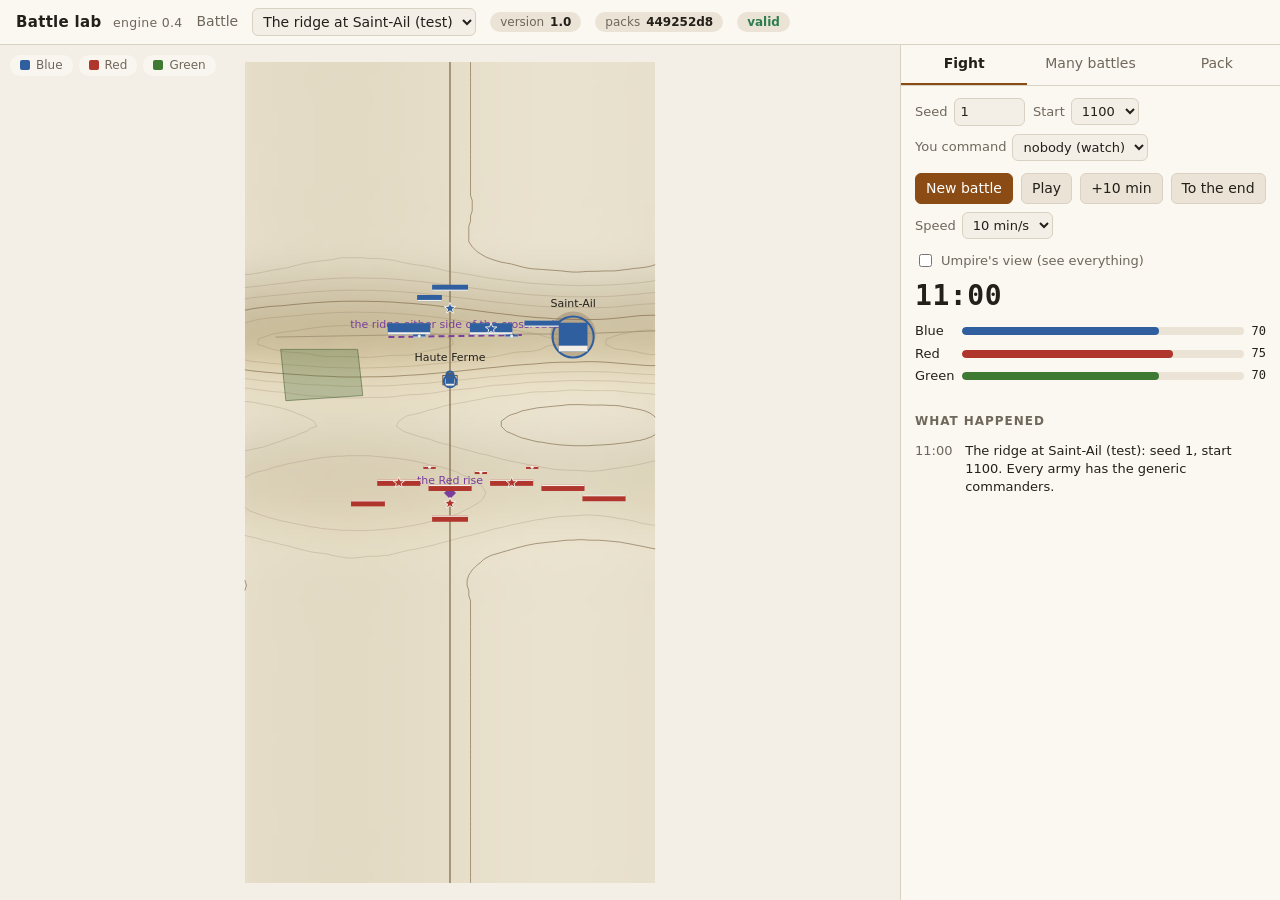
==== commit 3b5bf067: "Phase 3d done: Blücher's march and Grouchy's choice as an arriving army's timetable; French objectiv" ====
--- a/lab.html
+++ b/lab.html
@@ -138,7 +138,7 @@
         <div class="row">
           <label>Battles <input type="number" id="n" value="20" min="1" max="500"></label>
           <label>First seed <input type="number" id="seed0" value="1000" min="1"></label>
-          <label>Commanders <select id="runner"><option value="targets">as the targets say</option><option value="doctrine">generic, every side</option></select></label>
+          <label>Commanders <select id="runner"><option value="targets">as the targets say</option><option value="doctrine">generic, every side</option><option value="bare">generic, without the battle's timetables</option></select></label>
         </div>
         <div class="row"><button class="primary" id="runmany">Fight them</button><button id="stopmany" disabled>Stop</button><span class="muted num" id="manyprog"></span></div>
         <div id="manyout"></div>
@@ -988,6 +988,11 @@
   // runaway pursuit rallies, toward the coalition's lead army's rear (release 3: French 600, allies 900)
   sides: [
     { id: 'FR', name: 'French', colour: '#2f4f8f', morale0: 80, coalition: 'FR', fatigue0: 25, rallyBack: 600, chief: 'napoleon', rear: 'S', retreat: 'frRetreat', exit: [50.6380, 4.4270], rearguard: [50.65675, 4.41333], posture: 'attack',
+      // (3d) what the field is worth to a generic French commander (doctrine.js: targets; only when the French are not given Napoleon's
+      // orders): the allied centre on the ridge first, then La Haye Sainte and the ridge east of it (d'Erlon's aim), Hougoumont and the ridge
+      // west of the road; nothing behind his own line (Plancenoit and La Belle Alliance, worth a place each on the map, are his to defend, not
+      // to attack). Est., from Napoleon's plan of the day; without them the generic attacker went for those two first, unopposed.
+      objectives: { ridgeCentre: 3, lhs: 2, ridgeEast: 2, hougoumont: 1, ridgeWest: 1, papelotte: 0.5, plancenoit: 0, ba: 0 },
       // (3d) the French generals' own initiative (doctrine.js): Lobau throws a brigade into Plancenoit when the Prussians (or troops he cannot
       // name east of it) come within 1,600 m and it has no garrison (chance 0.7 a tick, est.); Jérôme sends the next of his brigades into
       // Hougoumont each time an attack there is thrown back (chance 0.5 x his aggression; release 3)
@@ -1011,6 +1016,12 @@
             footId: 'neyCentre', footRideMin: 5, maxAttempts: 3, footText: 'Ney sends what infantry he can find against the allied centre.', says: 'With La Haye Sainte taken, Ney presses the allied centre.', note: 'exploit' } },
         escalate: [{ place: 'hougoumont', leader: 'jerome', to: 'reille', units: ['soye', 'jamin', 'gauthier'], chance: 0.5, maxAttempts: 4, rideMin: 4, says: 'Jérôme commits {unit} to Hougoumont.' }],
       },
+      // (3d) Grouchy at Walhain (doctrine.js: toGunsTick; release 3's values, est.): once the battle has opened he hears the guns at 11:30, and
+      // Gérard persuades him to march to them (chance 0.10, x1.5 under open history); the Prussian rearguard holds the Dyle crossings (chance
+      // 0.3); else the march takes 300-560 min (most likely 400), his bodies come on at their listed gaps and go for Plancenoit
+      toGuns: [{ force: 'grouchy', flag: 'opened', at: '11:30', roll: 'Gérard persuades Grouchy', chance: 0.10, openTimes: 1.5, blocked: 0.3, blockRoll: 'Dyle crossings', march: [300, 400, 560], marchRoll: 'Grouchy march',
+        says: { comes: 'Gérard persuades Grouchy to march to the guns; he will reach the field around {at}.', blocked: 'Grouchy turns west, but the Dyle crossings are held: he never arrives.', stays: 'Grouchy hears the guns at Walhain but keeps on toward Wavre.' },
+        place: 'plancenoit', maxAttempts: 2 }],
       retreatSays: 'The French army begins to retreat on Charleroi.' },
     { id: 'AL', name: 'Anglo-allied', colour: '#a8322b', morale0: 70, coalition: 'AL', fatigue0: 15, rallyBack: 900,
       // (3d) Wellington's first line behind the crest of Mont-Saint-Jean: the crest is the lane along it (the Chemin d'Ohain east of the
@@ -1054,7 +1065,49 @@
       wagons: { rifle: { roll: 'rifle wagon', near: 0.25, far: 0.35, farFrom: 1050,
         says: { near: 'The rifle-ammunition wagon for La Haye Sainte is close behind the ridge.', far: 'The rifle-ammunition wagon for La Haye Sainte is stuck far back on the Brussels road.', lost: 'The rifle-ammunition wagon for La Haye Sainte is lost on the road from Brussels.' },
         short: 'No rifle cartridges can be found for {place}; musket rounds do not fit the Baker rifle.' } } },
-    { id: 'PR', name: 'Prussian', colour: '#4a4a4a', morale0: 75, coalition: 'AL', fatigue0: 15, chief: 'blucher', rear: 'E', retreat: 'prRetreat', posture: 'attack' },
+    { id: 'PR', name: 'Prussian', colour: '#4a4a4a', morale0: 75, coalition: 'AL', fatigue0: 15, chief: 'blucher', rear: 'E', retreat: 'prRetreat', posture: 'attack',
+      // (3d) Blücher's march from Wavre (doctrine.js: approachInit, approachArrival, approachTick; release 3's values, est. unless the rules doc
+      // gives them). The march's chances: Gneisenau, doubting Wellington will stand, may hold the march back (chance 0.10, 60-120 min); the
+      // fire in Wavre delays Bülow's rear brigades (most likely 60 min, which the listed minutes already allow for; his lead brigades, the 15th
+      // and 16th, feel 0.7 of it); every body has a spread of 12 min (25 under open history); Zieten feels half of Gneisenau's doubt, not the
+      // fire, and has his own spread of 30 min
+      delays: { force: 'prussians',
+        draws: [{ key: 'doubt', roll: 'Gneisenau hesitates', chance: 0.10, open: 1.5, range: [60, 120], rangeRoll: 'hesitation', says: 'Gneisenau doubts Wellington will stand, and holds the Prussian march back {min} minutes.' },
+          { key: 'fire', roll: 'fire in Wavre', tri: [0, 60, 180], openHi: 1.3, strict: 60, centre: 60, says: "The fire in Wavre costs Bülow's rear brigades {min} minutes (most likely about 60)." }],
+        units: [{ add: { doubt: 1, fire: 1 }, lead: { units: ['b15a', 'b15b', 'b16a', 'b16b'], add: { fire: 0.7 } }, noise: { roll: 'march noise', sd: 12, openSd: 25 } },
+          { corps: 'zieten', add: { doubt: 0.5 }, noise: { roll: 'Zieten march', sd: 30, openTimes: 1.5 } }] },
+      // Bülow halts out of sight on the Saint-Lambert plateau, just past the map's edge (EU-DEM puts it at 112-120 m against 100-105 m at the
+      // edge point; kept in the hollows and woods round it, concealment 0.02: set so the French first glimpse them around midday) until
+      // Blücher releases him: at 13:00 under strict history; else once four of his foot are up and Wellington is seriously engaged (an hour
+      // of heavy cannonade from Mont-Saint-Jean, est., or Müffling says so), or two are up and Wellington's morale is believed under 55, or two
+      // are up at 15:30. He files through the Lasne defile to the Bois de Paris, waits there for three of his foot (four under strict
+      // history) and 20 min more (45 more if his guides pick a poor track out of the woods, chance 0.2), or goes at once if Wellington's
+      // morale is believed under 45 (16:30 under strict history), and attacks: the 15th Brigade the heights toward Frischermont, the rest
+      // Plancenoit; his guns bombard the heights between, his horse raids them
+      waits: [{ corps: 'bulow', hide: { concealed: 0.02, height: 15 }, road: ['bulow', 2],
+        release: { by: 'blucher', partner: 'AL', strictAt: '13:00', danger: 55, when: [{ foot: 4, engaged: true }, { foot: 2, danger: true }, { foot: 2, after: '15:30' }],
+          heard: { prefix: 'guns', heavy: 15, quiet: 8, for: 60, flag: 'alliedEngaged' }, news: { engaged: 'wellEngaged', morale: 'alMorale' }, says: 'Blücher orders Bülow forward from Saint-Lambert into the Lasne valley.' },
+        assemble: { foot: 3, strictFoot: 4, after: 20, crisis: 45, strictAt: '16:30', says: 'Bülow debouches from the Bois de Paris.',
+          exit: { roll: "Bülow's exit from the woods", ok: 0.8, lost: 45, says: "Bülow's guides pick a poor track out of the Bois de Paris: 45 minutes lost." } },
+        attack: { foot: [{ units: ['b15a', 'b15b'], point: ['eastFlank', 1], maxAttempts: 6 }, { place: 'plancenoit', maxAttempts: 3 }],
+          guns: { area: 'eastFlank', site: { lat: 50.6655, spread: 0.004, lon: 4.4492 } }, horse: { area: 'eastFlank', maxCharges: 4 } } }],
+      // Pirch follows Bülow by the same road and goes for Plancenoit; rested Prussian foot (cohesion over 65) are sent at it again every 20 min
+      // while the allies do not hold it
+      follows: [{ corps: 'pirch', after: 'bulow', road: ['bulow', 2], place: 'plancenoit', maxAttempts: 4 }],
+      press: { after: 'bulow', corps: ['bulow', 'pirch'], place: 'plancenoit', every: 10, coh: 65, maxAttempts: 4 },
+      // Zieten comes down the Ohain road and goes for the nearest French within 2.5 km (else 100 m north of Papelotte); his horse raids and
+      // his guns bombard the ridge east of La Haye Sainte. Once Bülow has been attacking 30 min with Plancenoit in French hands, Bülow sends
+      // to Zieten for help; when the news reaches him and his head is within 2 km of Papelotte, he turns south (chance 0.35, x1.3 under open
+      // history), and Müffling rides after him (10-30 min) and brings him back (chance 0.6)
+      flanks: [{ corps: 'zieten', near: 2500, place: 'papelotte', dy: -100, maxAttempts: 4, area: 'ridgeEast', gunAt: [-300, 300], horseCharges: 4,
+        divert: { help: 'bulow', from: 'bulow', to: 'zieten', place: 'plancenoit', after: 30, message: 'an officer from Bülow asking Zieten for help at Plancenoit', near: { place: 'papelotte', within: 2000 },
+          roll: 'Zieten diverted', chance: 0.35, openTimes: 1.3, maxAttempts: 3, says: 'Zieten, told the Prussians at Plancenoit are in trouble, turns his column south.',
+          recall: { ride: [10, 30], rideRoll: 'Müffling ride', roll: 'Müffling persuades Zieten', chance: 0.6, ok: "Müffling gallops after Zieten and brings him back to Wellington's left.", fail: 'Müffling cannot find Zieten in time; I Corps goes on toward Plancenoit.' } } }],
+      // (6) the French drawing off: Blücher presses for the high road behind them, as Gneisenau's pursuit did on the night (est. 20 min to see it)
+      pursue: { after: 20, coh: 45, says: 'Blücher sees the French going and drives for the Charleroi road.' },
+      // officers to Wellington: Bülow's when the Prussians are engaged, Zieten's when he reaches Papelotte
+      reports: [{ flag: 'prEngaged', from: 'bulow', to: 'wellington', label: "Bülow's officer to Wellington: the Prussians are engaged", news: 'prEngaged' },
+        { metric: 'zietenPapelotte', from: 'zieten', to: 'wellington', label: "Zieten's officer to Wellington", news: 'zieten', writeMin: 1 }] },
   ],
   /* the starts (scenarios): the clock, the ground (wet 0-1; it dries 0.13 an hour from dryFrom, never below 0.2: rules doc), and for 05:00
      where the French lie and come up. Est. throughout: the sources agree that the rain stopped about 06:00, that Napoleon at 05:00 set the
@@ -1229,7 +1282,22 @@
     { id: 'BL', name: 'Blue', colour: '#2f5f9f', morale0: 70, coalition: 'BL', chief: 'azur', rear: 'N', retreat: 'blueRetreat', posture: 'defend', reserve: ['blueRes'],
       crest: { from: [{ objective: 'ailRidge' }], first: ['b1', 'b2'] } },
     { id: 'RD', name: 'Red', colour: '#b0352d', morale0: 75, coalition: 'RD', chief: 'carmin', rear: 'S', retreat: 'redRetreat', exit: edge(2000, HM - 20), rearguard: ll(2000, 2900), posture: 'attack', reserve: ['redRes'], objectives: { ailRidge: 2 } },
-    { id: 'GR', name: 'Green', colour: '#3f7a35', morale0: 70, coalition: 'BL', chief: 'sinople', rear: 'E', retreat: 'greenRetreat', posture: 'attack', objectives: { redRise: 2 } },
+    { id: 'GR', name: 'Green', colour: '#3f7a35', morale0: 70, coalition: 'BL', chief: 'sinople', rear: 'E', retreat: 'greenRetreat', posture: 'attack', objectives: { redRise: 2 },
+      // (3d) Green's timetable: the habits of an arriving army (doctrine.js: approachInit ... approachTick), here to prove they work on a
+      // battle no code knows. Invented numbers: Sinople may set out late (chance 0.25, 30-90 min) and the road costs 0-40 min (most likely
+      // 10); his corps halts in the woods at the east edge until Red stands on the ridge, or Blue's morale falls under 50, or 15:30 (14:30
+      // under strict history); then it comes out by the road toward Saint-Ail, waits 10 min for its two brigades of foot, and goes for the
+      // Red rise behind Red's line, its guns and horse against Red's men on the ridge; when Red has been drawing off 20 min it pursues
+      delays: { force: 'green',
+        draws: [{ key: 'late', roll: 'Green sets out late', chance: 0.25, range: [30, 90], rangeRoll: 'late start', says: "General Sinople's corps sets out {min} minutes late." },
+          { key: 'road', roll: 'the eastern road', tri: [0, 10, 40], strict: 10, centre: 10, says: 'The road from the east costs the Green corps {min} minutes (most likely about 10).' }],
+        units: [{ add: { late: 1, road: 1 }, noise: { roll: 'march noise', sd: 5 } }] },
+      waits: [{ corps: 'green', hide: { concealed: 0.3, height: 0 }, road: ['green', 2],
+        release: { by: 'sinople', partner: 'BL', strictAt: '14:30', danger: 50, when: [{ foot: 2, engaged: true }, { foot: 1, danger: true }, { foot: 2, after: '15:30' }],
+          heard: { prefix: 'guns', heavy: 15, quiet: 8, for: 30, flag: 'ridgeTaken' }, news: { engaged: 'blueEngaged', morale: 'blueMorale' }, says: 'Sinople hears that Red is on the ridge and sends his corps in.' },
+        assemble: { foot: 2, strictFoot: 2, after: 10, crisis: 40, strictAt: '15:00', says: 'The Green corps comes out of the woods east of Saint-Ail.' },
+        attack: { foot: [{ point: ['redRise'], maxAttempts: 3 }], guns: { area: 'ailRidge', site: { lat: ll(3300, 1450)[0], spread: 0.002, lon: ll(3300, 1450)[1] } }, horse: { area: 'ailRidge', maxCharges: 3 } } }],
+      pursue: { after: 20, coh: 45, says: 'Sinople sees Red going and drives for the southern road.' } },
   ],
   starts: { '1100': { t: 660, wet0: 0.3 } },
   weather: { vis: [[600, 7000], [1200, 6000]] },
@@ -1493,6 +1561,59 @@
     for (const g of (s.initiative || {}).escalate || []) { needPlace(s, 'initiative', g.place); needUnits(s, 'initiative', g.units); for (const l of [g.leader, g.to]) if (!(B.leaders || []).some(x => x.id === l)) E(`side ${s.id}: initiative leader "${l}" is not placed in the battle`); }
     if (s.liaison) { if (!(B.leaders || []).some(l => l.id === s.liaison.to)) E(`side ${s.id}: liaison to "${s.liaison.to}", who is not placed in the battle`); needPlace(s, 'liaison', s.liaison.place); }
     if ((s.feeds || s.sectors || s.counter || s.reoccupy || s.stepBack || s.liaison) && !s.crest && (s.sectors || s.counter || s.stepBack || s.liaison)) E(`side ${s.id}: sectors, counter, stepBack and liaison work from its crest line: give the side a crest`);
+  }
+  // (3d) an army marching onto the field and a detached force that may march to the guns (doctrine.js: approachInit ... toGunsTick)
+  const corpsIds = new Set(Object.values(W.CORPS || {}).concat(...(W.FORCES || []).map(f => f.units.map(u => u[7]))));
+  const isPlaced = id => (B.leaders || []).some(l => l.id === id), isTime = t => typeof t === 'number' || /^\d{1,2}:\d{2}$/.test(t || '');
+  const needLine = (s, what, id) => { if (!((W.OBJECTIVES || {})[id] || {}).line) E(`side ${s.id}: ${what} objective "${id}" is not a line on the map`); };
+  const needRoad = (s, what, r) => { if (!Array.isArray(r) || !(W.ROUTES || {})[r[0]]) E(`side ${s.id}: ${what} road "${r && r[0]}" is not one of the battle's routes`); else if (!(r[1] >= 0 && r[1] < W.ROUTES[r[0]].length)) E(`side ${s.id}: ${what} road "${r[0]}" has no point ${r[1]}`); };
+  const needCorps = (s, what, c) => { if (!corpsIds.has(c)) E(`side ${s.id}: ${what} corps "${c}" is not in the order of battle`); };
+  const needLeader = (s, what, l) => { if (!isPlaced(l)) E(`side ${s.id}: ${what} leader "${l}" is not placed in the battle`); };
+  for (const s of sides) {
+    const d = s.delays, waitCorps = new Set((s.waits || []).map(w => w.corps));
+    if (d) {
+      const F = (W.FORCES || []).find(f => f.group === d.force), keys = new Set((d.draws || []).map(g => g.key));
+      if (!F) E(`side ${s.id}: delays force "${d.force}" is not one of the battle's forces`); else if (!F.marches) Wn(`side ${s.id}: delays force "${d.force}" does not march on its own: its arrival minutes are set when it is called`);
+      for (const g of d.draws || []) { if (!g.key || !g.roll) E(`side ${s.id}: a delays draw needs a key and a roll`); if (!(g.tri ? g.tri.length === 3 && num(g.strict) : num(g.chance) && Array.isArray(g.range) && g.range.length === 2)) E(`side ${s.id}: delays draw "${g.key}" needs tri: [lo, mode, hi] and strict, or chance and range: [min, max]`); }
+      for (const r of d.units || []) {
+        if (r.corps) needCorps(s, 'delays', r.corps);
+        for (const k of Object.keys(r.add || {}).concat(Object.keys((r.lead || {}).add || {}))) if (!keys.has(k)) E(`side ${s.id}: delays units add "${k}", which is not a draw`);
+        if (r.lead) needUnits(s, 'delays lead', r.lead.units);
+        if (!r.noise || !num(r.noise.sd) || !r.noise.roll) E(`side ${s.id}: delays units need noise: { roll, sd }`);
+      }
+      if (!(d.units || []).length || (d.units[0] || {}).corps) E(`side ${s.id}: delays units must start with an entry for every unit of the force (no corps)`);
+    }
+    for (const w of s.waits || []) {
+      needCorps(s, 'waits', w.corps); needRoad(s, 'waits', w.road);
+      const r = w.release || {}, a = w.assemble || {}, at = w.attack || {};
+      needLeader(s, 'waits release', r.by);
+      if (!sideIds.has(r.partner)) E(`side ${s.id}: waits release partner "${r.partner}" is not an army of this battle`);
+      if (!(r.when || []).length) E(`side ${s.id}: waits release needs when: [conditions]`);
+      for (const c of r.when || []) if (c.after != null && !isTime(c.after)) E(`side ${s.id}: waits release after "${c.after}" is not a time`);
+      for (const t of [r.strictAt, a.strictAt]) if (!isTime(t)) E(`side ${s.id}: waits needs strictAt times (release and assemble)`);
+      if (!r.heard || !r.news) E(`side ${s.id}: waits release needs heard: {...} and news: { engaged, morale }`);
+      if (!num(a.foot) || !num(a.after)) E(`side ${s.id}: waits assemble needs foot and after`);
+      const foot = at.foot || [];
+      if (!foot.length || foot[foot.length - 1].units) E(`side ${s.id}: waits attack foot must end with an entry for the rest (no units)`);
+      for (const f of foot) { needUnits(s, 'waits attack', f.units); if (f.place) needPlace(s, 'waits attack', f.place); else if (f.point) { if (f.point[1] != null) needLine(s, 'waits attack', f.point[0]); else if (!(W.OBJECTIVES || {})[f.point[0]]) E(`side ${s.id}: waits attack objective "${f.point[0]}" is not on the map`); } else E(`side ${s.id}: waits attack foot needs a place or a point`); }
+      if (at.guns) needLine(s, 'waits attack guns', at.guns.area); if (at.horse) needLine(s, 'waits attack horse', at.horse.area);
+    }
+    for (const f of s.follows || []) { needCorps(s, 'follows', f.corps); needRoad(s, 'follows', f.road); needPlace(s, 'follows', f.place); if (!waitCorps.has(f.after)) E(`side ${s.id}: follows after "${f.after}", which is not a waiting corps of this side`); }
+    if (s.press) { const p = s.press; needPlace(s, 'press', p.place); for (const c of p.corps || []) needCorps(s, 'press', c); if (!waitCorps.has(p.after)) E(`side ${s.id}: press after "${p.after}", which is not a waiting corps of this side`); }
+    for (const f of s.flanks || []) {
+      needCorps(s, 'flanks', f.corps); needPlace(s, 'flanks', f.place); needLine(s, 'flanks', f.area);
+      const dv = f.divert; if (!dv) continue;
+      if (!waitCorps.has(dv.help)) E(`side ${s.id}: flanks divert help "${dv.help}", which is not a waiting corps of this side`);
+      needPlace(s, 'flanks divert', dv.place); needPlace(s, 'flanks divert', (dv.near || {}).place); needLeader(s, 'flanks divert', dv.from); needLeader(s, 'flanks divert', dv.to);
+    }
+    if (s.pursue) for (const o of sides) if (o.coalition !== s.coalition && !(W.ROUTES || {})[o.retreat]) E(`side ${s.id}: pursue needs side ${o.id}'s retreat road on the map`);
+    for (const r of s.reports || []) { if (!r.flag && !r.metric) E(`side ${s.id}: a report needs a flag or a metric`); needLeader(s, 'reports', r.from); needLeader(s, 'reports', r.to); if (!r.news) E(`side ${s.id}: a report needs news (the key it sets)`); }
+    for (const g of s.toGuns || []) {
+      if (!forceIds.has(g.force)) E(`side ${s.id}: toGuns force "${g.force}" is not one of the battle's forces`);
+      needPlace(s, 'toGuns', g.place); if (!isTime(g.at)) E(`side ${s.id}: toGuns at "${g.at}" is not a time`);
+      if (!Array.isArray(g.march) || g.march.length !== 3) E(`side ${s.id}: toGuns march must be [lo, mode, hi] minutes`);
+      if (!g.says || !g.says.comes || !g.says.blocked || !g.says.stays) E(`side ${s.id}: toGuns says needs comes, blocked and stays`);
+    }
   }
   const wx = B.weather || {};
   if (wx.cohesion0 != null && !num(wx.cohesion0)) E('weather: cohesion0 must be a number');
@@ -3149,154 +3270,19 @@
    counter, sectors, reoccupy, stepBack, liaison, shifts, advance, withdraw, calls). The reference battles replay exactly with it, as they
    did with the code it replaced (release 3's wellingtonInit, wellingtonUnits, wellington and uxbridge). */
 
-/* ===================== the Prussians ===================== */
-function prussianInit(E, S) {
-  const H = E.history, rnd = E.rnd, wide = H === 'open' ? 1.5 : 1;
-  const hes = H !== 'strict' && rnd('Gneisenau hesitates') < 0.10 * wide ? rnd.range(60, 120, 'hesitation') : 0;
-  const fire = H === 'strict' ? 60 : rnd.tri(0, 60, 180 * (H === 'open' ? 1.3 : 1), 'fire in Wavre');
-  S.prDelay = { hes, fire };
-  if (hes) E.logEvent('hidden', `Gneisenau doubts Wellington will stand, and holds the Prussian march back ${Math.round(hes)} minutes.`, { side: 'PR', hidden: true });
-  E.logEvent('hidden', `The fire in Wavre costs Bülow's rear brigades ${Math.round(fire)} minutes (most likely about 60).`, { side: 'PR', hidden: true });
-  for (const u of E.offmap.filter(o => o.group === 'prussians')) {
-    const lead = /^b15|^b16/.test(u.id), dev = (fire - 60) * (lead ? 0.7 : 1);
-    u.arriveAt = u.baseArrive + hes + dev + (H === 'open' ? rnd.normal('march noise') * 25 : rnd.normal('march noise') * 12);
-    if (u.corps === 'zieten') u.arriveAt = u.baseArrive + hes * 0.5 + rnd.normal('Zieten march') * 30 * wide;
-  }
-  S.bulowRelease = null; S.bulowAttack = null; S.exitDelay = H === 'strict' ? 0 : (rnd("Bülow's exit from the woods") < 0.8 ? 0 : 45);
-  if (S.exitDelay) E.logEvent('hidden', "Bülow's guides pick a poor track out of the Bois de Paris: 45 minutes lost.", { side: 'PR', hidden: true });
-  // Grouchy: hears the guns at 11:30
-  S.grouchy = { decided: false, comes: false };
-}
-function onPrussianArrival(E, u, S) {
-  if (u.corps === 'bulow') {
-    // wait concealed at Saint-Lambert until released, then file through the Lasne defile to the Bois de Paris
-    u.task = { kind: 'march', then: null, since: E.t, wait: true }; u.path = null; u.halted = true;
-    // they wait on the Saint-Lambert plateau, just past the map edge: EU-DEM puts it at 112-120 m against 100-105 m at the edge point
-    u.heightBonus = 15;
-    u.concealed = 0.02; // kept in the hollows and woods round Saint-Lambert (rules doc: concealment; value est., set so the French first glimpse them around midday)
-  } else if (u.corps === 'pirch') {
-    u.task = { kind: 'march', then: (E2, uu) => ({ kind: 'hold', prReady: true }), since: E.t };
-  } else if (u.corps === 'zieten') {
-    u.task = { kind: 'march', then: (E2, uu) => ({ kind: 'hold', zReady: true }), since: E.t };
-  } else if (u.group === 'grouchy') {
-    u.task = { kind: 'march', then: (E2, uu) => ({ kind: 'attack', point: E2.spById.plancenoit.secs[0].x ? [E2.spById.plancenoit.x, E2.spById.plancenoit.y] : [uu.x - 1500, uu.y], attempts: 0, maxAttempts: 2, form: 'attack' }), since: E.t };
-  }
-}
-function prussians(E, S) {
-  const t = E.t, strict = E.history === 'strict';
-  const bul = E.units.filter(u => u.corps === 'bulow' && u.onMap && E.formed(u));
-  // release from Saint-Lambert
-  if (!S.bulowRelease) {
-    const echelons = bul.filter(u => u.type === 'inf').length, BN = news(E, 'blucher');
-    if (BN) {
-      // Blücher judges Wellington seriously engaged after an hour of heavy cannonade from Mont-Saint-Jean (est.), or when Müffling says so
-      const g = Object.entries(E.command.B.blucher.soundSlow).filter(([k]) => k.startsWith('guns')).reduce((a, [, v]) => a + v, 0);
-      if (g >= 15) { if (BN.heavySince == null) BN.heavySince = t; } else if (g < 8) BN.heavySince = null;
-      if (BN.heavySince != null && t - BN.heavySince >= 60 && !BN.wellEngaged) BN.wellEngaged = t;
-    }
-    const engaged = BN ? !!BN.wellEngaged : E.flags.alliedEngaged;
-    const danger = BN ? !!(BN.alMorale && BN.alMorale.v < 55) : E.morale.AL < 55;
-    if ((strict && t >= 13 * 60) || (!strict && ((echelons >= 4 && engaged) || (echelons >= 2 && danger) || t >= 15 * 60 + 30 && echelons >= 2))) {
-      S.bulowRelease = t; E.logEvent('hidden', 'Blücher orders Bülow forward from Saint-Lambert into the Lasne valley.', { side: 'PR', hidden: true });
-    }
-  }
-  if (S.bulowRelease) {
-    for (const u of bul) if (u.task.kind === 'march' && u.task.wait) { u.task.wait = false; u.halted = false; u.heightBonus = 0; u.concealed = null; u.path = E.routes.bulow.slice(2).map(p => [p[0], p[1]]); u.task.then = (E2, uu) => ({ kind: 'hold', atWood: true }); }
-  }
-  // (6) the French drawing off: Blücher presses for the high road behind them, as Gneisenau's pursuit did on the night (est. 20 min to see it)
-  if (!S.prPursuit && E.flags.frWithdraw && E.t - E.flags.frWithdraw >= 20) {
-    const pr = E.units.filter(u => u.side === 'PR' && u.onMap && E.formed(u) && u.type !== 'art' && u.coh > 45);
-    if (pr.length) {
-      S.prPursuit = E.t; E.logEvent('orders', 'Blücher sees the French going and drives for the Charleroi road.', { side: 'PR', important: true });
-      const road = E.routes.frRetreat;
-      for (const u of pr) { const q = nearestOnPoly(u.x, u.y, road), dest = [q[0], Math.max(q[1], u.y)]; E.setTask(u, { kind: 'attack', point: dest, attempts: 0, maxAttempts: 1, form: 'columns' }); u.path = [dest]; }
-    }
-  }
-  // assemble in the Bois de Paris, then attack Plancenoit and Frischermont
-  const atWood = bul.filter(u => u.task.kind === 'hold' && u.task.atWood);
-  if (!S.bulowAttack && atWood.filter(u => u.type === 'inf').length >= (strict ? 4 : 3)) { if (!S.woodReady) S.woodReady = t; const BN2 = news(E, 'blucher'), alBad = BN2 ? !!(BN2.alMorale && BN2.alMorale.v < 45) : E.morale.AL < 45; if (t >= S.woodReady + 20 + S.exitDelay || alBad) { S.bulowAttack = t; E.logEvent('hidden', 'Bülow debouches from the Bois de Paris.', { side: 'PR', hidden: true }); } }
-  if (strict && !S.bulowAttack && t >= 16 * 60 + 30) S.bulowAttack = t;
-  if (S.bulowAttack) {
-    for (const u of bul) {
-      if (u.task.kind !== 'hold' || !u.task.atWood) continue;
-      const pl = E.spById.plancenoit, fr = E.spById.frischermont;
-      let tgt;
-      if (u.type === 'inf') { const north = /^b15/.test(u.id); tgt = north ? 'eastFlankN' : 'plancenoit'; }
-      if (u.type === 'inf') {
-        if (tgt === 'plancenoit') { E.setTask(u, { kind: 'attack', sp: 'plancenoit', point: [pl.x, pl.y], attempts: 0, maxAttempts: 3, form: 'attack' }); u.path = [[pl.x, pl.y]]; E.setForm(u, 'attack'); }
-        else { const p = E.objectives.eastFlank.line[1]; E.setTask(u, { kind: 'attack', point: [p[0], p[1]], attempts: 0, maxAttempts: 6, form: 'attack' }); u.path = [p]; E.setForm(u, 'attack'); }
-      } else if (u.type === 'art') { const site = E.ll2m(50.6655 + E.rnd('gun site') * 0.004, 4.4492); E.setTask(u, { kind: 'bombard', area: E.objectives.eastFlank.line, site }); E.routeTo(u, site, true); }
-      else if (u.type === 'cav') { E.setTask(u, { kind: 'cavRaid', area: E.objectives.eastFlank.line, home: [u.x, u.y], charges: 0, maxCharges: 4 }); }
-    }
-    // keep pressing Plancenoit with whatever is rested
-    if (E.tick % 10 === 0) for (const u of E.units.filter(u => u.side === 'PR' && u.type === 'inf' && E.formed(u) && u.task.kind === 'hold' && !u.task.atWood && u.coh > 65 && (u.corps === 'bulow' || u.corps === 'pirch'))) {
-      const pl = E.spById.plancenoit; if (pl.holder === 'AL') continue;
-      E.setTask(u, { kind: 'attack', sp: 'plancenoit', point: [pl.x, pl.y], attempts: 0, maxAttempts: 4, form: 'attack' }); u.path = [[pl.x, pl.y]];
-    }
-  }
-  // Pirch follows Bülow along the same road, after Bülow's columns have cleared Saint-Lambert
-  for (const u of E.units.filter(u => u.corps === 'pirch' && u.onMap && E.formed(u) && u.task.kind === 'hold' && u.task.prReady)) {
-    u.task.prReady = false; const pl = E.spById.plancenoit;
-    E.setTask(u, { kind: 'attack', sp: 'plancenoit', point: [pl.x, pl.y], attempts: 0, maxAttempts: 4, form: 'attack' }); u.path = [[pl.x, pl.y]];
-  }
-  if (S.bulowRelease) for (const u of E.units.filter(u => u.corps === 'pirch' && u.onMap && u.task.kind === 'march' && !u.path)) { u.path = E.routes.bulow.slice(2).map(p => [p[0], p[1]]); }
-  // Zieten: down the Ohain road to Papelotte, then into the French right
-  for (const u of E.units.filter(u => u.corps === 'zieten' && u.onMap && E.formed(u) && u.task.kind === 'hold' && u.task.zReady)) {
-    u.task.zReady = false;
-    if (S.zietenDiverted) { const pl = E.spById.plancenoit; E.setTask(u, { kind: 'attack', sp: 'plancenoit', point: [pl.x, pl.y], attempts: 0, maxAttempts: 3, form: 'attack' }); u.path = [[pl.x, pl.y]]; continue; }
-    if (u.type === 'inf') { const pts = [E.spById.papelotte, E.spById.lahaye, E.spById.smohain]; const target = E.units.filter(e => e.side === 'FR' && E.formed(e) && hyp(e.x - u.x, e.y - u.y) < 2500).sort((a, b) => hyp(a.x - u.x, a.y - u.y) - hyp(b.x - u.x, b.y - u.y))[0];
-      const p = target ? [target.x, target.y] : [pts[0].x, pts[0].y - 100];
-      E.setTask(u, { kind: 'attack', point: p, attempts: 0, maxAttempts: 4, form: 'attack' }); u.path = [p]; }
-    else if (u.type === 'cav') E.setTask(u, { kind: 'cavRaid', area: E.objectives.ridgeEast.line, home: [u.x, u.y], charges: 0, maxCharges: 4 });
-    else { E.setTask(u, { kind: 'bombard', area: E.objectives.ridgeEast.line, site: [u.x - 300, u.y + 300] }); E.routeTo(u, u.task.site, true); }
-  }
-  // Zieten diverted south? (35% when near Wellington's left while Plancenoit is in crisis)
-  if (!S.zietenCheck) {
-    const lead = E.units.find(u => u.corps === 'zieten' && u.onMap && E.formed(u) && hyp(u.x - E.spById.papelotte.x, u.y - E.spById.papelotte.y) < 2000);
-    // Zieten hears of Plancenoit's trouble from an officer Bülow sends him (rules doc: Zieten diverted)
-    if (E.command && !S.crisisSent && S.bulowAttack && t - S.bulowAttack > 30 && placeHolder(E, 'bulow', 'plancenoit') === 'FR') { S.crisisSent = t; E.command.message('bulow', 'zieten', 'an officer from Bülow asking Zieten for help at Plancenoit', B => { B.news.crisis = E.t; }); }
-    const ZN = news(E, 'zieten');
-    const crisis = ZN ? !!ZN.crisis : E.spById.plancenoit.holder === 'FR' && S.bulowAttack && t - S.bulowAttack > 30;
-    if (lead && crisis) {
-      S.zietenCheck = t;
-      if (E.history !== 'strict' && E.rnd('Zieten diverted') < 0.35 * (E.history === 'open' ? 1.3 : 1)) {
-        S.zietenDiverted = t; E.logEvent('hidden', 'Zieten, told the Prussians at Plancenoit are in trouble, turns his column south.', { side: 'PR', hidden: true, important: true });
-        S.mufflingAt = t + E.rnd.range(10, 30, 'Müffling ride'); S.mufflingOk = E.rnd('Müffling persuades Zieten') < 0.6;
-      }
-    }
-  }
-  if (S.zietenDiverted && S.mufflingAt && t >= S.mufflingAt) {
-    S.mufflingAt = null;
-    if (S.mufflingOk) { S.zietenDiverted = null; E.logEvent('hidden', 'Müffling gallops after Zieten and brings him back to Wellington\'s left.', { side: 'PR', hidden: true }); for (const u of E.units.filter(u => u.corps === 'zieten' && E.formed(u) && u.onMap)) { if (u.task.kind === 'attack' && u.task.sp === 'plancenoit') { E.setTask(u, { kind: 'hold', zReady: true }); } } }
-    else E.logEvent('hidden', 'Müffling cannot find Zieten in time; I Corps goes on toward Plancenoit.', { side: 'PR', hidden: true });
-  }
-  if (E.command) {
-    if (E.flags.prEngaged && !S.toldPr) { S.toldPr = t; E.command.message('bulow', 'wellington', "Bülow's officer to Wellington: the Prussians are engaged", B => { B.news.prEngaged = E.t; }); }
-    if (E.metrics.zietenPapelotte && !S.toldZ) { S.toldZ = t; E.command.message('zieten', 'wellington', "Zieten's officer to Wellington", B => { B.news.zieten = E.t; }, 1); }
-  }
-  // Grouchy hears the cannonade
-  if (!S.grouchy.decided && E.flags.opened && t >= 11 * 60 + 30) {
-    S.grouchy.decided = true;
-    if (E.history !== 'strict' && E.rnd('Gérard persuades Grouchy') < 0.10 * (E.history === 'open' ? 1.5 : 1)) {
-      S.grouchy.comes = true; const block = E.rnd('Dyle crossings');
-      const arr = block < 0.3 ? null : t + E.rnd.tri(300, 400, 560, 'Grouchy march');
-      E.logEvent('hidden', arr ? `Gérard persuades Grouchy to march to the guns; he will reach the field around ${E.fmtT(arr)}.` : 'Grouchy turns west, but the Dyle crossings are held: he never arrives.', { side: 'FR', hidden: true, important: true });
-      if (arr) for (const u of E.offmap.filter(o => o.group === 'grouchy')) u.arriveAt = arr + u.baseArrive;
-    } else E.logEvent('hidden', 'Grouchy hears the guns at Walhain but keeps on toward Wavre.', { side: 'FR', hidden: true });
-  }
-}
-
-/* ===================== French corps reactions and Ney ===================== */
-function frenchReactions(E, S) {
-  const t = E.t;
-  if (E.flags.frWithdraw) return; // (6) in a general retreat nobody starts anything new: no garrisons, no charges, no exploitation
-  // Lobau garrisons Plancenoit when the Prussians close in ((3d) the battle pack's initiative, by the generic doctrine's garrisonTick)
-  Doc().garrisonTick(E, 'FR', E.sides.find(s => s.id === 'FR').initiative.garrison, S);
-  // Jérôme escalates at Hougoumont when his men are thrown back
-  // (handled in onRepulse)
-  // Ney: the misread retreat (he sees allied units moving back over the crest and sends the cavalry), the second wave, and pressing the
-  // centre once La Haye Sainte is taken ((3d) the battle pack's initiative.charge, by the generic doctrine's chargeTick)
-  Doc().chargeTick(E, 'FR', E.sides.find(s => s.id === 'FR').initiative.charge, S.crestLine, S);
+/* ===================== armies on the march, and the generals' own initiative =====================
+   (3d) Blücher's march and Grouchy's choice are the generic habits of an arriving army (doctrine.js: approachInit, approachArrival,
+   approachTick, toGunsTick) with Waterloo's numbers in the pack (side PR: delays, waits, follows, flanks, press, pursue, reports; side FR:
+   toGuns). The reference battles replay exactly with them, as they did with the code they replaced (release 3's prussianInit,
+   onPrussianArrival and prussians). The generals' own strokes (Lobau, Ney, Jérôme) are the pack's initiative, by the same module. Both run
+   for every army not handed to the generic doctrine, which takes its own decisions. */
+function initiativeTick(E, S) {
+  for (const sd of E.sides) {
+    const st = S.timetable[sd.id];
+    if (!st || !sd.initiative || E.flags[sd.id.toLowerCase() + 'Withdraw']) continue; // (6) in a general retreat nobody starts anything new
+    if (sd.initiative.garrison) Doc().garrisonTick(E, sd.id, sd.initiative.garrison, st);
+    if (sd.initiative.charge && st.chargeLine) Doc().chargeTick(E, sd.id, sd.initiative.charge, st.chargeLine, st);
+  }
 }
 
 const reserved = (E, u) => !!(E.command && E.command.reserved && E.command.reserved[u.id]); // held back by the Emperor's own order: Ney cannot take them (5e)
@@ -3323,11 +3309,12 @@
     S,
     init(E) {
       E.ai = ai; E.plan = { steps: [], done: {} };
-      // (3d) the allied army is commanded by the generic doctrine, its habits from the battle pack (opts.generic may name more armies)
+      // (3d) the allied army is commanded by the generic doctrine, its habits from the battle pack (opts.generic may name more armies);
+      // the others march, halt and attack by their timetables and their generals' initiative (battle pack)
       S.generic = [...new Set(['AL', ...(opts.generic || [])])];
-      S.crestLine = Doc().crestLine(E, E.sides.find(s => s.id === 'AL').crest); // the line Ney watches
       S.gen = Doc().make({ sides: S.generic, embedded: true }).init(E);
-      prussianInit(E, S);
+      S.timetable = {};
+      for (const sd of E.sides) if (!S.generic.includes(sd.id)) S.timetable[sd.id] = Doc().approachInit(E, sd.id, sd, {});
       // French starting posture: hold; guns hold fire until ordered
       for (const u of E.units) if (u.side === 'FR' && u.onMap) u.task = { kind: 'hold', since: E.t };
       // the 11:00 deployment: Marbot's 7th Hussars (Bruno's brigade, Jacquinot) watch the far right toward Lasne and the Dyle
@@ -3342,16 +3329,18 @@
     tick(E) {
       unitControl(E);
       S.gen.tick(E);
-      prussians(E, S);
-      frenchReactions(E, S);
+      for (const sd of E.sides) if (S.timetable[sd.id]) Doc().approachTick(E, sd.id, sd, S.timetable[sd.id]);
+      for (const sd of E.sides) if (S.timetable[sd.id]) Doc().toGunsTick(E, sd.id, sd, S.timetable[sd.id]);
+      initiativeTick(E, S);
       if (E.plan.steps.length) runPlan(E, S);
       if (opts.onTick) opts.onTick(E, S);
     },
     receive(E, o) { apply(E, o); },
-    onArrival(E, u) { onPrussianArrival(E, u, S); },
+    onArrival(E, u) { if (S.timetable[u.side]) Doc().approachArrival(E, u, E.sides.find(s => s.id === u.side), S.timetable[u.side]); },
     onRepulse(E, a, d, tgt) {
-      // Jérôme's escalation at Hougoumont ((3d) the battle pack's initiative, by the generic doctrine's escalateOnRepulse)
-      Doc().escalateOnRepulse(E, 'FR', E.sides.find(s => s.id === 'FR').initiative.escalate, a, tgt, S);
+      // a general sends his next body in when an attack is thrown back (the battle pack's initiative.escalate: Jérôme at Hougoumont)
+      for (const sd of E.sides) if (S.timetable[sd.id] && sd.initiative && sd.initiative.escalate) Doc().escalateOnRepulse(E, sd.id, sd.initiative.escalate, a, tgt, S.timetable[sd.id]);
+      S.gen.onRepulse(E, a, d, tgt); // and the generic armies' generals
     },
   };
   return ai;
@@ -4610,13 +4599,13 @@
 
   /* ---------- Grouchy, off the map ---------- */
   function grouchyReceives(o) {
-    const S = E.ai && E.ai.S, G = E.leaders.grouchy;
+    const T = E.ai && E.ai.S && E.ai.S.timetable, Gs = T && T.FR && T.FR.toGuns ? T.FR.toGuns.grouchy : null, G = E.leaders.grouchy; // (3d) the AI's record of Grouchy's own choice (doctrine.js: toGunsTick)
     o.status = 'done'; o.actedAt = E.t;
     let reply;
     if (o.spec.action === 'marchToGuns') {
-      if (S && S.grouchy && S.grouchy.comes) reply = 'I am already marching toward Your Majesty, as Gérard urged.';
+      if (Gs && Gs.comes) reply = 'I am already marching toward Your Majesty, as Gérard urged.';
       else if (rnd('Grouchy obeys') < o.clarity * G.obe + 0.05) {
-        if (S && S.grouchy) S.grouchy.comes = true;
+        if (Gs) Gs.comes = true;
         const blocked = rnd('Dyle crossings') < 0.3;
         const arr = blocked ? null : E.t + rnd.tri(...CK.GROUCHY_MARCH, 'Grouchy march');
         if (arr) for (const u of E.offmap.filter(x => x.group === 'grouchy')) u.arriveAt = arr + (u.baseArrive || 0);
@@ -4890,6 +4879,13 @@
           for (const u of foot.slice(0, Math.floor(foot.length / 3))) st.reserve.add(u.id);
         }
       }
+      // (3d) what the battle's record says an arriving army did (its timetable: below) runs alongside, as the plan rules do; the corps it
+      // names are left to it (opts.timetables: false leaves every army to its generic commander)
+      if (!opts.embedded && opts.timetables !== false) for (const sd of E.sides) if (S[sd.id] && hasTimetable(sd)) {
+        S[sd.id].timetable = approachInit(E, sd.id, sd, {});
+        E.timedCorps = E.timedCorps || new Set();
+        for (const k of ['waits', 'follows', 'flanks']) for (const x of sd[k] || []) E.timedCorps.add(x.corps);
+      }
       return ai;
     },
     tick(E) {
@@ -4902,6 +4898,8 @@
         if (sd.initiative.garrison) garrisonTick(E, sd.id, sd.initiative.garrison, S[sd.id]);
         if (sd.initiative.charge && S[sd.id].chargeLine) chargeTick(E, sd.id, sd.initiative.charge, S[sd.id].chargeLine, S[sd.id]);
       }
+      for (const sd of E.sides) if (S[sd.id] && S[sd.id].timetable) approachTick(E, sd.id, sd, S[sd.id].timetable);
+      for (const sd of E.sides) if (S[sd.id] && S[sd.id].timetable) toGunsTick(E, sd.id, sd, S[sd.id].timetable);
       for (const [side, st] of Object.entries(S)) {
         const chief = chiefOf(E, side), sd = E.sides.find(s => s.id === side);
         if (E.t < st.next) continue;
@@ -4913,7 +4911,7 @@
       if (E.plans && !opts.embedded) E.plans.tick(E);
     },
     receive(E, o) { AI().apply(E, o); },
-    onArrival(E, u) { arrival(E, u, S[u.side]); },
+    onArrival(E, u) { const st = S[u.side]; if (st && st.timetable && approachArrival(E, u, E.sides.find(s => s.id === u.side), st.timetable)) return; arrival(E, u, st); },
     onRepulse(E, a, d, tgt) { for (const sd of E.sides) if (S[sd.id] && sd.initiative && sd.initiative.escalate) escalateOnRepulse(E, sd.id, sd.initiative.escalate, a, tgt, S[sd.id]); },
   };
   return ai;
@@ -4928,6 +4926,10 @@
 const seen = (E, side, maxAge, pred) => { const ch = chiefOf(E, side); return AI().known(E, ch ? ch.id : null, maxAge, c => (c.side ? E.coalition[c.side] !== E.coalition[side] : true) && (!pred || pred(c)), E.coalition[side]); };
 function partnerEngaged(E, side) { return E.sideIds.some(s => s !== side && E.coalition[s] === E.coalition[side] && E.engaged && Object.keys(E.engaged).some(k => E.units.some(u => u.side === s && u.corps === k))) || E.sideIds.some(s => s !== side && E.coalition[s] === E.coalition[side] && E.flags[s.toLowerCase() + 'Engaged']); }
 const formedOf = (E, side) => E.units.filter(u => u.side === side && E.formed(u) && u.onMap);
+// the bodies the commander disposes of: not those of a corps that marches, halts and attacks by the battle's timetable (below)
+const freeOf = (E, side) => formedOf(E, side).filter(u => !(E.timedCorps && E.timedCorps.has(u.corps)));
+const TIMETABLE = ['delays', 'waits', 'follows', 'flanks', 'press', 'pursue', 'reports', 'toGuns'];
+const hasTimetable = sd => TIMETABLE.some(k => sd[k]);
 const isFoot = (E, u) => E.era.arms[u.arm].move === 'foot' && !u.held;
 const isHorse = (E, u) => !!E.era.arms[u.arm].charges;
 const isGuns = (E, u) => !!E.era.arms[u.arm].crew;
@@ -5000,7 +5002,7 @@
 // a corps still coming up (units yet to reach the field, or marching on it) waits until it has all arrived, unless the day is late
 function coming(E, side, corps) { return E.t < E.light.sunset - 180 && E.units.some(u => u.side === side && (u.corps || side) === corps && !u.gone && u.str > 0 && (!u.onMap || u.task.kind === 'march')); }
 function attack(E, side, st, chief) {
-  const agg = chief ? chief.agg : 0.6, mine = formedOf(E, side);
+  const agg = chief ? chief.agg : 0.6, mine = freeOf(E, side);
   if (!mine.length) return; // nothing on the field yet
   const here = centroid(mine), objs = targets(E, side, here);
   if (!objs.length) return;
@@ -5122,7 +5124,7 @@
 
 /* ----- defence ----- */
 function defend(E, side, st, chief) {
-  const coal = E.coalition[side], mine = formedOf(E, side), sd = E.sides.find(s => s.id === side);
+  const coal = E.coalition[side], mine = freeOf(E, side), sd = E.sides.find(s => s.id === side);
   // (3d) a side whose battle pack gives it habits of its own uses them in place of the generic ones (Waterloo's allies: Wellington's)
   if (sd.feeds) feedTick(E, side, sd.feeds, st);
   if (sd.sectors && st.crestLine) sectorTick(E, side, sd.sectors, st.crestLine, st);
@@ -5506,7 +5508,7 @@
 /* ----- horse: fall on shaken or blown enemies near the line (the cavalry chief's aggression) ----- */
 function cavalry(E, side, st) {
   const sd = E.sides.find(s => s.id === side), cc = sd.cavChief && E.leaders[sd.cavChief] ? E.leaders[sd.cavChief] : chiefOf(E, side), agg = cc ? cc.agg : 0.6;
-  const horse = formedOf(E, side).filter(u => isHorse(E, u) && !u.charge && u.wind > 60 && u.coh > 50 && u.task.kind === 'hold');
+  const horse = freeOf(E, side).filter(u => isHorse(E, u) && !u.charge && u.wind > 60 && u.coh > 50 && u.task.kind === 'hold');
   if (!horse.length) return;
   // shaken or rallying enemies, and the enemy's horse when it is blown or galloping out of hand after a charge (est.: the moment a horse
   // reserve is kept for)
@@ -5537,9 +5539,225 @@
   // once the whole corps is up (coming(), above)
   u.task.then = { kind: 'hold', since: E.t };
 }
+/* ===================== (3d) an army marching onto the field (battle pack, per side) =====================
+   What the record says an arriving army's commanders did, as habits with the battle's numbers in the pack (Waterloo: Blücher's march from
+   Wavre and Grouchy's choice at Walhain; release 3's prussianInit, onPrussianArrival and prussians, moved here unchanged). The historical
+   commander (ai.js) runs them for every army it has not handed to the generic doctrine; a generic army decides for itself.
+     delays   the march's chances, drawn once at the start and added to the arrival minutes of a force that marches on its own
+     waits    a corps halts out of sight where it comes on until its chief releases it, then takes a road to cover near the enemy,
+              assembles there and attacks
+     follows  a corps that comes on after a waiting corps, by its road, and attacks a place
+     flanks   a corps that comes on beside the ally's line and attacks the nearest enemy; it may be diverted to help a corps in trouble
+     press    rested foot sent at a place again while the enemy holds it
+     pursue   when the enemy has been drawing off a while, everything formed but the guns drives for his road of retreat
+     reports  officers sent to the ally's chief when a flag or metric is first set
+     toGuns   a detached force off the field that may hear the guns and march to them
+   The keys of each block are given where it is read. Times are minutes or 'hh:mm'; places, objectives, roads, leaders and corps are the
+   battle's ids; 'roll' names the dice (for the log of draws: it does not change them). Under strict history nothing is left to chance:
+   a draw takes its 'strict' value, chances do not happen. */
+const tm = t => Plans().tmin(t);
+const histOpen = E => E.history === 'open', histStrict = E => E.history === 'strict';
+const roadOf = (E, r) => E.routes[r[0]].slice(r[1]).map(p => [p[0], p[1]]); // [road id, first point]
+function attackAt(E, u, f) { // a body sent at a place ({ place }), a point of an objective's line ({ point: [objective, index] }) or a point objective ({ point: [objective] })
+  if (f.place) { const pl = E.spById[f.place]; E.setTask(u, { kind: 'attack', sp: f.place, point: [pl.x, pl.y], attempts: 0, maxAttempts: f.maxAttempts, form: 'attack' }); u.path = [[pl.x, pl.y]]; return; }
+  const o = E.objectives[f.point[0]], p = o.line && f.point[1] != null ? o.line[f.point[1]] : o.point; // a point of its line, else the objective's point
+  E.setTask(u, { kind: 'attack', point: [p[0], p[1]], attempts: 0, maxAttempts: f.maxAttempts, form: 'attack' }); u.path = [p];
+}
+function approachInit(E, side, sd, st) {
+  const rnd = E.rnd, open = histOpen(E), strict = histStrict(E);
+  st.draws = {}; st.waits = {}; st.flanks = {}; st.told = {}; st.toGuns = {};
+  // a field commander's strokes are aimed at the line of the army named (initiative.charge.lineOf: its crest)
+  const ch = sd.initiative && sd.initiative.charge; if (ch && ch.lineOf) { const o = E.sides.find(s => s.id === ch.lineOf); if (o && o.crest) st.chargeLine = crestLine(E, o.crest); }
+  /* delays: { force, draws, units }
+       a draw is a chance { key, roll, chance, open (x the chance under open history), range: [min, max], rangeRoll, says ('{min}': logged when it happens) }
+       or a spread { key, roll, tri: [lo, mode, hi], openHi (x hi under open history), strict (its value under strict history), centre (the
+       delay the listed minutes already allow for), says (always logged) }
+       units: [{ corps (else every unit of the force), add: { key: weight }, lead: { units, add: { key: weight } }, noise: { roll, sd, openSd | openTimes } }]:
+       a unit comes on at its listed minute + the sum of weight x (draw - centre) + a normal spread of sd minutes (openSd, or sd x openTimes,
+       under open history); a later entry naming the unit's corps replaces the first (each entry draws its own spread) */
+  const d = sd.delays;
+  if (d) {
+    const v = st.draws, centre = {};
+    for (const g of d.draws) {
+      centre[g.key] = g.centre || 0;
+      v[g.key] = g.tri ? (strict ? g.strict : rnd.tri(g.tri[0], g.tri[1], g.tri[2] * (open ? g.openHi || 1 : 1), g.roll))
+        : !strict && rnd(g.roll) < g.chance * (open ? g.open || 1 : 1) ? rnd.range(g.range[0], g.range[1], g.rangeRoll) : 0;
+    }
+    for (const g of d.draws) if (g.says && (g.tri || v[g.key])) E.logEvent('hidden', g.says.replace('{min}', Math.round(v[g.key])), { side, hidden: true });
+    for (const u of E.offmap.filter(o => o.group === d.force)) for (const r of d.units) {
+      if (r.corps && r.corps !== u.corps) continue;
+      const lead = r.lead && r.lead.units.includes(u.id) ? r.lead.add : {}, nz = r.noise;
+      let at = u.baseArrive;
+      for (const [k, w] of Object.entries(r.add)) at += (v[k] - centre[k]) * (lead[k] ?? w);
+      const n = rnd.normal(nz.roll);
+      u.arriveAt = at + (open && nz.openSd != null ? n * nz.openSd : n * nz.sd * (open ? nz.openTimes || 1 : 1));
+    }
+  }
+  // waits: the minutes a corps may lose getting out of its cover (assemble.exit: { roll, ok (the chance the way out goes well), lost (min), says })
+  for (const w of sd.waits || []) {
+    const x = w.assemble.exit, ws = st.waits[w.corps] = { release: null, attack: null, ready: null, exitDelay: 0 };
+    if (x) { ws.exitDelay = strict ? 0 : (rnd(x.roll) < x.ok ? 0 : x.lost); if (ws.exitDelay && x.says) E.logEvent('hidden', x.says, { side, hidden: true }); }
+  }
+  for (const g of sd.toGuns || []) st.toGuns[g.force] = { decided: false, comes: false };
+  return st;
+}
+// a body of the army comes on: a waiting corps halts out of sight (hide: { concealed (x the chance it is seen), height (m it stands above the
+// ground where it halts: a plateau just past the map's edge) }); a following or flank corps marches to its road's end and halts, ready; a
+// detached force that marched to the guns attacks its place
+function approachArrival(E, u, sd, st) {
+  const w = (sd.waits || []).find(x => x.corps === u.corps);
+  if (w) { u.task = { kind: 'march', then: null, since: E.t, wait: true }; u.path = null; u.halted = true; if (w.hide) { u.heightBonus = w.hide.height; u.concealed = w.hide.concealed; } return true; }
+  if ((sd.follows || []).some(x => x.corps === u.corps)) { u.task = { kind: 'march', then: () => ({ kind: 'hold', ready: 'follow' }), since: E.t }; return true; }
+  if ((sd.flanks || []).some(x => x.corps === u.corps)) { u.task = { kind: 'march', then: () => ({ kind: 'hold', ready: 'flank' }), since: E.t }; return true; }
+  const g = (sd.toGuns || []).find(x => x.force === u.group);
+  if (g) { const pl = E.spById[g.place]; u.task = { kind: 'march', then: () => ({ kind: 'attack', point: [pl.x, pl.y], attempts: 0, maxAttempts: g.maxAttempts, form: 'attack' }), since: E.t }; return true; }
+  return false;
+}
+function approachTick(E, side, sd, st) {
+  const t = E.t, strict = histStrict(E), A = AI(), coal = E.coalition[side];
+  const waits = sd.waits || [], mine = waits.map(w => E.units.filter(u => u.corps === w.corps && u.onMap && E.formed(u)));
+  /* waits[].release: { by (the chief who decides), partner (the ally's army), strictAt, when: [{ foot, engaged | danger | after }] (any one: at
+       least `foot` bodies of the corps' foot on the field, and the ally believed seriously engaged, or in danger, or the hour), danger (the
+       ally's morale, as the chief believes it, under which he is in danger), heard: { prefix, heavy, quiet, for, flag } (the ally is seriously
+       engaged after `for` min of cannonade from him at least `heavy` loud, the count starting again when it falls under `quiet`; or the
+       ally's officer says so; without the command layer, the engine's flag), news: { engaged, morale } (the keys of the chief's news), says }
+     waits[].road: [road, first point]: where it goes when released; it halts at the road's end and musters there */
+  waits.forEach((w, i) => {
+    const ws = st.waits[w.corps], r = w.release;
+    if (!ws.release) {
+      const foot = mine[i].filter(u => isFoot(E, u)).length, N = A.news(E, r.by), nk = r.news;
+      if (N) {
+        const h = r.heard, g = Object.entries(E.command.B[r.by].soundSlow).filter(([k]) => k.startsWith(h.prefix)).reduce((a, [, v]) => a + v, 0);
+        if (g >= h.heavy) { if (N.heavySince == null) N.heavySince = t; } else if (g < h.quiet) N.heavySince = null;
+        if (N.heavySince != null && t - N.heavySince >= h.for && !N[nk.engaged]) N[nk.engaged] = t;
+      }
+      const engaged = N ? !!N[nk.engaged] : E.flags[r.heard.flag];
+      const danger = N ? !!(N[nk.morale] && N[nk.morale].v < r.danger) : E.morale[r.partner] < r.danger;
+      if ((strict && t >= tm(r.strictAt)) || (!strict && r.when.some(c => foot >= c.foot && (c.engaged ? engaged : c.danger ? danger : t >= tm(c.after))))) {
+        ws.release = t; if (r.says) E.logEvent('hidden', r.says, { side, hidden: true });
+      }
+    }
+    if (ws.release) for (const u of mine[i]) if (u.task.kind === 'march' && u.task.wait) { u.task.wait = false; u.halted = false; u.heightBonus = 0; u.concealed = null; u.path = roadOf(E, w.road); u.task.then = () => ({ kind: 'hold', muster: w.corps }); }
+  });
+  // pursue: { after (min the enemy has been drawing off), coh, says }: everything formed but the guns, with cohesion over coh, drives for the
+  // nearest point of the enemy's road of retreat, never back toward his front
+  const pu = sd.pursue;
+  if (pu && !st.pursuit) {
+    const foe = enemySides(E, side).find(s => E.flags[s.toLowerCase() + 'Withdraw']), fw = foe ? E.flags[foe.toLowerCase() + 'Withdraw'] : null;
+    if (fw && t - fw >= pu.after) {
+      const us = E.units.filter(u => u.side === side && u.onMap && E.formed(u) && !isGuns(E, u) && u.coh > pu.coh);
+      if (us.length) {
+        st.pursuit = t; E.logEvent('orders', pu.says, { side, important: true });
+        const fsd = E.sides.find(s => s.id === foe), road = E.routes[fsd.retreat], rear = fsd.rear;
+        for (const u of us) {
+          const q = A.nearestOnPoly(u.x, u.y, road), dest = rear === 'N' ? [q[0], Math.min(q[1], u.y)] : rear === 'E' ? [Math.max(q[0], u.x), q[1]] : rear === 'W' ? [Math.min(q[0], u.x), q[1]] : [q[0], Math.max(q[1], u.y)];
+          E.setTask(u, { kind: 'attack', point: dest, attempts: 0, maxAttempts: 1, form: 'columns' }); u.path = [dest];
+        }
+      }
+    }
+  }
+  /* waits[].assemble: { foot (bodies of foot mustered before it goes; strictFoot under strict history), after (min to get ready once they
+       are), exit (above), crisis (the ally's morale, as the chief believes it, under which they go at once), strictAt, says }
+     waits[].attack: { foot: [{ units (else the rest), place | point: [objective, index], maxAttempts }], guns: { area (an objective), site:
+       { lat, spread (a random part of it, degrees), lon } }, horse: { area, maxCharges } }: every body that reaches the muster afterwards
+       goes in the same way
+     press: { after (the waiting corps whose attack starts it), corps, place, every (ticks), coh, maxAttempts }: rested foot of these corps,
+       halted and not mustering, sent at the place again unless their coalition holds it */
+  waits.forEach((w, i) => {
+    const ws = st.waits[w.corps], a = w.assemble, r = w.release, at = w.attack;
+    const muster = mine[i].filter(u => u.task.kind === 'hold' && u.task.muster);
+    if (!ws.attack && muster.filter(u => isFoot(E, u)).length >= (strict ? a.strictFoot : a.foot)) {
+      if (!ws.ready) ws.ready = t;
+      const N = A.news(E, r.by), bad = N ? !!(N[r.news.morale] && N[r.news.morale].v < a.crisis) : E.morale[r.partner] < a.crisis;
+      if (t >= ws.ready + a.after + ws.exitDelay || bad) { ws.attack = t; if (a.says) E.logEvent('hidden', a.says, { side, hidden: true }); }
+    }
+    if (strict && !ws.attack && t >= tm(a.strictAt)) ws.attack = t;
+    if (!ws.attack) return;
+    for (const u of mine[i]) {
+      if (u.task.kind !== 'hold' || !u.task.muster) continue;
+      if (isFoot(E, u)) { attackAt(E, u, at.foot.find(x => !x.units || x.units.includes(u.id))); E.setForm(u, 'attack'); }
+      else if (isGuns(E, u)) { const s = at.guns.site, site = E.ll2m(s.lat + E.rnd('gun site') * s.spread, s.lon); E.setTask(u, { kind: 'bombard', area: E.objectives[at.guns.area].line, site }); E.routeTo(u, site, true); }
+      else if (isHorse(E, u)) E.setTask(u, { kind: 'cavRaid', area: E.objectives[at.horse.area].line, home: [u.x, u.y], charges: 0, maxCharges: at.horse.maxCharges });
+    }
+    const p = sd.press;
+    if (p && p.after === w.corps && E.tick % p.every === 0) for (const u of E.units.filter(x => x.side === side && isFoot(E, x) && E.formed(x) && x.task.kind === 'hold' && !x.task.muster && x.coh > p.coh && p.corps.includes(x.corps))) {
+      if (E.spById[p.place].holder === coal) continue;
+      attackAt(E, u, p);
+    }
+  });
+  // follows: [{ corps, after (the waiting corps: once it is released, a body of this one still on the march with nowhere to go takes its road),
+  // road, place, maxAttempts }]
+  for (const f of sd.follows || []) {
+    for (const u of E.units.filter(x => x.corps === f.corps && x.onMap && E.formed(x) && x.task.kind === 'hold' && x.task.ready === 'follow')) { u.task.ready = null; attackAt(E, u, f); }
+    if (st.waits[f.after] && st.waits[f.after].release) for (const u of E.units.filter(x => x.corps === f.corps && x.onMap && x.task.kind === 'march' && !x.path)) u.path = roadOf(E, f.road);
+  }
+  /* flanks: [{ corps, near (m: its foot attack the nearest enemy within this), place, dy (m south of the place, negative north: where its foot
+       go when no enemy is near), maxAttempts, area (an objective: its horse raid it, its guns bombard it), gunAt: [dx, dy] (m from where the
+       guns halt), horseCharges, divert }]
+     divert: { help (the waiting corps), from, to (that corps' general, this one's), place, after (min since that corps attacked), message,
+       near: { place, within } (this corps' head is near the ally's line), roll, chance, openTimes, says, maxAttempts, recall: { ride: [min,
+       max], rideRoll, roll, chance, ok, fail } }: once the waiting corps has been attacking `after` min and the enemy holds its place, its
+       general sends an officer for help; when this corps' general has the news and his head is near the line, he may turn south (chance),
+       and a liaison officer from the ally may ride after him and bring him back (chance) */
+  for (const f of sd.flanks || []) {
+    const fs = st.flanks[f.corps] = st.flanks[f.corps] || {}, dv = f.divert;
+    for (const u of E.units.filter(x => x.corps === f.corps && x.onMap && E.formed(x) && x.task.kind === 'hold' && x.task.ready === 'flank')) {
+      u.task.ready = null;
+      if (fs.diverted) { attackAt(E, u, { place: dv.place, maxAttempts: dv.maxAttempts }); continue; }
+      if (isFoot(E, u)) {
+        const target = E.units.filter(e => E.coalition[e.side] !== coal && E.formed(e) && hyp(e.x - u.x, e.y - u.y) < f.near).sort((a, b) => hyp(a.x - u.x, a.y - u.y) - hyp(b.x - u.x, b.y - u.y))[0];
+        const pl = E.spById[f.place], p = target ? [target.x, target.y] : [pl.x, pl.y + f.dy];
+        E.setTask(u, { kind: 'attack', point: p, attempts: 0, maxAttempts: f.maxAttempts, form: 'attack' }); u.path = [p];
+      } else if (isHorse(E, u)) E.setTask(u, { kind: 'cavRaid', area: E.objectives[f.area].line, home: [u.x, u.y], charges: 0, maxCharges: f.horseCharges });
+      else { E.setTask(u, { kind: 'bombard', area: E.objectives[f.area].line, site: [u.x + f.gunAt[0], u.y + f.gunAt[1]] }); E.routeTo(u, u.task.site, true); }
+    }
+    if (!dv) continue;
+    if (!fs.check) {
+      const np = E.spById[dv.near.place], hw = st.waits[dv.help], hp = E.spById[dv.place], foeHolds = h => !!h && h !== coal;
+      const lead = E.units.find(u => u.corps === f.corps && u.onMap && E.formed(u) && hyp(u.x - np.x, u.y - np.y) < dv.near.within);
+      if (E.command && !fs.crisisSent && hw.attack && t - hw.attack > dv.after && foeHolds(A.placeHolder(E, dv.from, dv.place))) { fs.crisisSent = t; E.command.message(dv.from, dv.to, dv.message, B => { B.news.crisis = E.t; }); }
+      const N = A.news(E, dv.to);
+      const crisis = N ? !!N.crisis : foeHolds(hp.holder) && hw.attack && t - hw.attack > dv.after;
+      if (lead && crisis) {
+        fs.check = t;
+        if (!strict && E.rnd(dv.roll) < dv.chance * (histOpen(E) ? dv.openTimes || 1 : 1)) {
+          fs.diverted = t; if (dv.says) E.logEvent('hidden', dv.says, { side, hidden: true, important: true });
+          const rc = dv.recall; if (rc) { fs.recallAt = t + E.rnd.range(rc.ride[0], rc.ride[1], rc.rideRoll); fs.recallOk = E.rnd(rc.roll) < rc.chance; }
+        }
+      }
+    }
+    if (fs.diverted && fs.recallAt && t >= fs.recallAt) {
+      fs.recallAt = null; const rc = dv.recall;
+      if (fs.recallOk) { fs.diverted = null; E.logEvent('hidden', rc.ok, { side, hidden: true }); for (const u of E.units.filter(x => x.corps === f.corps && E.formed(x) && x.onMap)) if (u.task.kind === 'attack' && u.task.sp === dv.place) E.setTask(u, { kind: 'hold', ready: 'flank' }); }
+      else E.logEvent('hidden', rc.fail, { side, hidden: true });
+    }
+  }
+  // reports: [{ flag | metric, from, to, label, news (the key it sets in the recipient's news), writeMin }] (only with the command layer)
+  if (E.command) (sd.reports || []).forEach((r, i) => {
+    if ((r.flag ? E.flags[r.flag] : E.metrics[r.metric]) && !st.told[i]) { st.told[i] = t; E.command.message(r.from, r.to, r.label, B => { B.news[r.news] = E.t; }, r.writeMin); }
+  });
+}
+/* toGuns: [{ force, flag (the battle has begun), at (the hour the guns are heard), roll, chance, openTimes, blocked (the chance its road is
+   held), blockRoll, march: [lo, mode, hi] (min), marchRoll, says: { comes ('{at}'), blocked, stays }, place, maxAttempts }]: once, the force's
+   general hears the guns and may be persuaded to march to them; if he does and his road is open, his bodies come on after the march at
+   their listed minutes (as gaps between them) and attack the place */
+function toGunsTick(E, side, sd, st) {
+  for (const g of sd.toGuns || []) {
+    const gs = st.toGuns[g.force];
+    if (gs.decided || !E.flags[g.flag] || E.t < tm(g.at)) continue;
+    gs.decided = true;
+    if (!histStrict(E) && E.rnd(g.roll) < g.chance * (histOpen(E) ? g.openTimes || 1 : 1)) {
+      gs.comes = true; const block = E.rnd(g.blockRoll);
+      const arr = block < g.blocked ? null : E.t + E.rnd.tri(g.march[0], g.march[1], g.march[2], g.marchRoll);
+      E.logEvent('hidden', arr ? g.says.comes.replace('{at}', E.fmtT(arr)) : g.says.blocked, { side, hidden: true, important: true });
+      if (arr) for (const u of E.offmap.filter(o => o.group === g.force)) u.arriveAt = arr + u.baseArrive;
+    } else E.logEvent('hidden', g.says.stays, { side, hidden: true });
+  }
+}
 function groupBy(a, f) { const o = {}; for (const x of a) (o[f(x)] = o[f(x)] || []).push(x); return o; }
 
-const api = { make, crestInit, crestTick, crestLine, feedTick, counterTick, sectorTick, reoccupyTick, stepBackTick, advanceTick, withdrawTick, callTick, shiftTick, partnerIn, liaisonTick, garrisonTick, escalateOnRepulse, chargeTick };
+const api = { make, crestInit, crestTick, crestLine, feedTick, counterTick, sectorTick, reoccupyTick, stepBackTick, advanceTick, withdrawTick, callTick, shiftTick, partnerIn, liaisonTick, garrisonTick, escalateOnRepulse, chargeTick,
+  approachInit, approachArrival, approachTick, toGunsTick };
 root.WDoctrine = api;
 if (typeof module !== 'undefined' && module.exports) module.exports = api;
 })(typeof globalThis !== 'undefined' ? globalThis : this);
@@ -5924,7 +6142,7 @@
 ;self.onmessage = e => { const d = e.data, out = [];
   for (const seed of d.seeds) { try { let E;
     if (d.runner === 'historical') { E = WEngine.create({ battle: d.battle, seed }); WAI.make({ plan: 'script' }).init(E); WCommand.install(E, {}); WOrders.install(E); WScript.historical(E); }
-    else { E = WEngine.create({ battle: d.battle, seed }); WDoctrine.make().init(E); }
+    else { E = WEngine.create({ battle: d.battle, seed }); WDoctrine.make(d.runner === 'bare' ? { timetables: false } : {}).init(E); } // bare: without the battle's timetables (3d)
     E.run(); const r = E.result || {};
     out.push({ seed, grade: r.grade || 'unfinished', why: r.why, t: E.t, kw: Object.fromEntries(Object.entries(r.cas || {}).map(([s, c]) => [s, c.kw])), metrics: Object.assign({}, E.metrics) });
   } catch (err) { out.push({ seed, err: String(err && err.message || err) }); } self.postMessage({ one: out[out.length - 1] }); }
@@ -5935,7 +6153,7 @@
 }
 $('runmany').onclick = () => {
   const id = st.id, B = P.battles[id], n = Math.max(1, Math.min(500, +$('n').value || 20)), seed0 = +$('seed0').value || 1000;
-  const runner = $('runner').value === 'targets' && B.targets ? (B.targets.runner || 'doctrine') : 'doctrine';
+  const runner = $('runner').value === 'targets' && B.targets ? (B.targets.runner || 'doctrine') : $('runner').value === 'bare' ? 'bare' : 'doctrine';
   let ws; try { ws = workers(); } catch (e) { $('manyout').innerHTML = '<p class="verdict bad">This browser will not start workers here.</p>'; return; }
   const res = []; running = { id, n, ws: ws.length }; $('runmany').disabled = true; $('stopmany').disabled = false; $('manyprog').textContent = `0 of ${n}`;
   const seeds = Array.from({ length: n }, (_, i) => seed0 + i), t0 = performance.now(); let doneW = 0;
@@ -5957,7 +6175,7 @@
   const B = P.battles[id], res = all.filter(r => !r.err), errs = all.filter(r => r.err); if (!res.length) { $('manyout').innerHTML = errs.length ? `<p class="verdict bad">${esc(errs[0].err)}</p>` : ''; return; }
   const gr = {}; for (const r of res) gr[r.grade] = (gr[r.grade] || 0) + 1;
   const sides = Object.keys(res[0].kw), mets = Object.keys(res[0].metrics).filter(k => res.some(r => r.metrics[k] != null));
-  let h = `<p class="muted" style="margin:0">${res.length} of ${n} fought (${runner === 'historical' ? 'the recorded plan' : 'generic commanders'}), ${((performance.now() - t0) / 1000).toFixed(0)} s${errs.length ? `; ${errs.length} failed: ${esc(errs[0].err)}` : ''}</p>`;
+  let h = `<p class="muted" style="margin:0">${res.length} of ${n} fought (${runner === 'historical' ? 'the recorded plan' : runner === 'bare' ? 'generic commanders, no timetables' : 'generic commanders'}), ${((performance.now() - t0) / 1000).toFixed(0)} s${errs.length ? `; ${errs.length} failed: ${esc(errs[0].err)}` : ''}</p>`;
   h += '<h3>Results</h3><table>' + Object.entries(gr).sort((a, b) => b[1] - a[1]).map(([k, v]) => `<tr><td>${esc(k)}</td><td class="n">${Math.round(100 * v / res.length)}%</td></tr>`).join('') + '</table>';
   h += '<h3>Killed and wounded</h3><table><tr><th>army</th><th class="n">p10</th><th class="n">median</th><th class="n">p90</th></tr>' + sides.map(s => `<tr><td>${esc(B.sides.find(x => x.id === s) ? B.sides.find(x => x.id === s).name : s)}</td>${[0.1, 0.5, 0.9].map(q => `<td class="n">${kf(pct(res.map(r => r.kw[s]), q))}</td>`).join('')}</tr>`).join('') + '</table>';
   if (mets.length) h += '<h3>When things happened</h3><table><tr><th>metric</th><th class="n">in</th><th class="n">median</th></tr>' + mets.map(k => `<tr><td>${esc(k)}</td><td class="n">${res.filter(r => r.metrics[k] != null).length}/${res.length}</td><td class="n">${tm(pct(res.map(r => r.metrics[k]), 0.5))}</td></tr>`).join('') + '</table>';
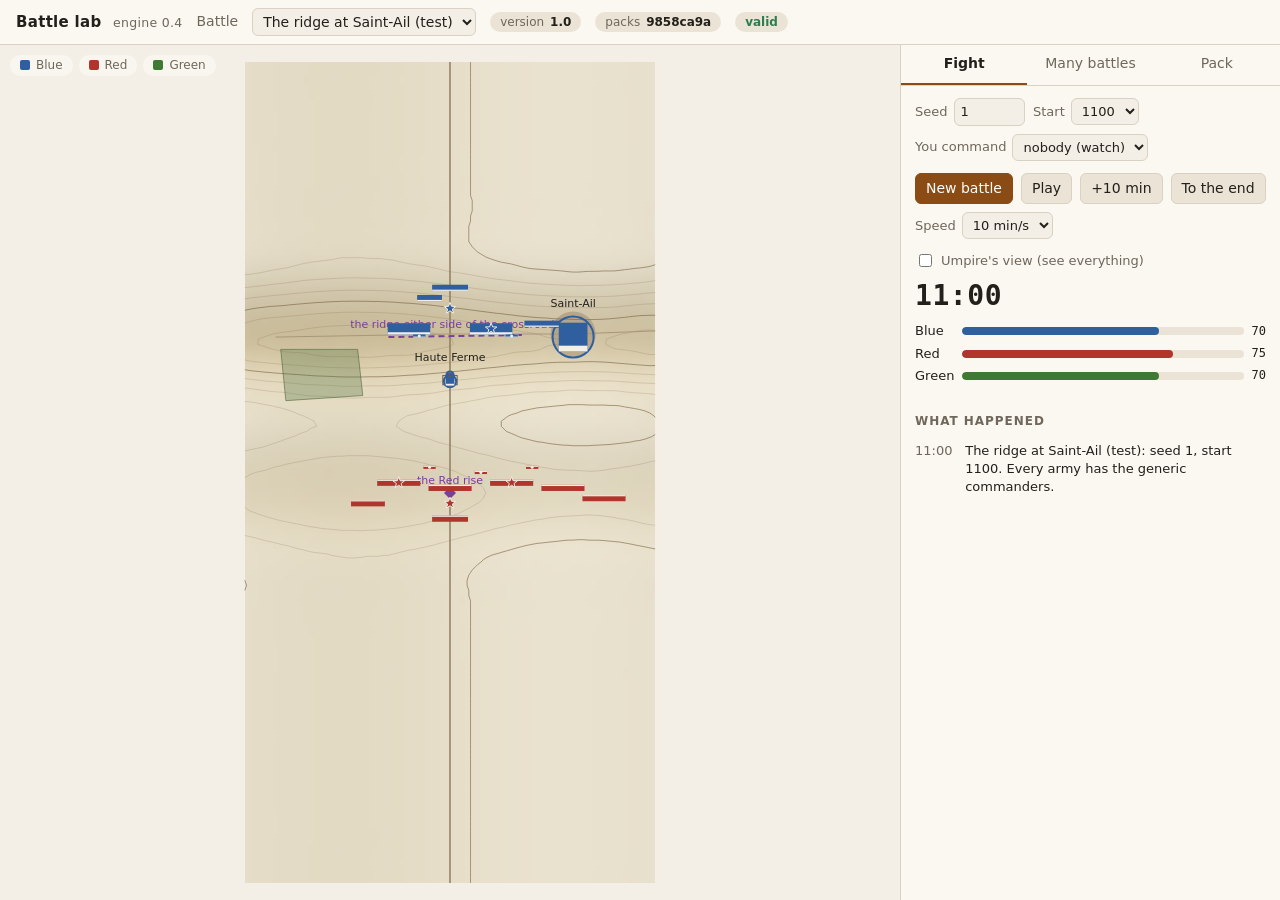
==== commit 8b88634c: "Phase 5, Ligny stage 1: the second battle in the lab, fought from Napoleon's recorded orders against" ====
--- a/lab.html
+++ b/lab.html
@@ -247,7 +247,7 @@
 (function (root) {
 'use strict';
 const P = root.WPacks || (typeof require === 'function' ? require('../registry.js') : null);
-P.register('era', 'napoleonic', { version: '1.0',
+P.register('era', 'napoleonic', { version: '1.1', // 1.1 (phase 5): the open-village constants (EDGE_*), used only where a battle marks a section street
   name: 'The Napoleonic wars',
   /* ---------------- calibration constants (est.) ---------------- */
   K: {
@@ -262,6 +262,9 @@
   WALL_FIRE: 0.7,       // musketry against men behind walls and loopholes, on top of the section's cover
   WALL_MELEE: 0.3,      // the defenders' share of the close-quarter losses at a wall (the attackers' is unchanged)
   SEC_FIRE_PER_M: 1.0,  // muskets that can bear on a farm section: this many per metre of its perimeter
+  // (Ligny, est.) fighting at the edge of an open village (a section marked street): foot within EDGE_R m of it take cover, EDGE_COVER times
+  // the section's own, and at least EDGE_FIRE of them fire (they spread among the gardens and houses). Only sections marked street use these.
+  EDGE_COVER: 1.5, EDGE_R: 60, EDGE_FIRE: 0.6, // EDGE_FIRE as the garrison formation fires: both sides fight from the houses; the defenders keep the better cover
   WALL_SHOCK: 0.5,      // cohesion the defenders lose for each assault they beat off, as a share of the open-ground rate
   NOAMMO_MELEE: 1,      // wall bonus in the melee test when the defenders have no cartridges (2 = no change; release 1: 1, they can no longer hold the loopholes)
   // (6) skirmishing round a held farm (est.; 0 = off): enemy foot within SKIRM_R of a garrisoned farm keep skirmishers at it, and the garrison
@@ -492,7 +495,7 @@
 (function (root) {
 'use strict';
 const P = root.WPacks || (typeof require === 'function' ? require('../registry.js') : null);
-P.register('leader', 'napoleonic-1815', { version: '1.0',
+P.register('leader', 'napoleonic-1815', { version: '1.1', // 1.1: the commanders added for Ligny
   era: 'napoleonic',
   // defaults by nation and rank (est.: the engine's values before leader files, so that a leader the file leaves out acts as before)
   defaults: {
@@ -519,6 +522,16 @@
     bulow: { name: 'Bülow', nation: 'PR', army: 'PR', rank: 2, traits: { agg: 0.5, ini: 0.6, obe: 0.8, skill: 0.85, exp: 0.5 } },
     pirch: { name: 'Pirch I', nation: 'PR', army: 'PR', rank: 2, traits: { agg: 0.5, ini: 0.4, obe: 0.9, skill: 0.6, exp: 0.5 } },
     zieten: { name: 'Zieten', nation: 'PR', army: 'PR', rank: 2, traits: { agg: 0.6, ini: 0.4, obe: 0.9, skill: 0.7, exp: 0.6 } },
+    // added for Ligny (est., from their reputations in the accounts of the campaign; to be checked against Wavre, where several fought again):
+    // Vandamme hard-driving and touchy about orders from anyone but the Emperor; Gérard able and forward; Grouchy careful and literal;
+    // Pajol and Exelmans bold cavalry generals; Girard led from the front and fell at la Haye; Thielmann steady (Clausewitz his chief of staff)
+    vandamme: { name: 'Vandamme', nation: 'FR', army: 'FR', rank: 2, traits: { agg: 0.8, ini: 0.6, obe: 0.6, skill: 0.75, exp: 0.7 } },
+    gerard: { name: 'Gérard', nation: 'FR', army: 'FR', rank: 2, traits: { agg: 0.75, ini: 0.7, obe: 0.8, skill: 0.8, exp: 0.8 } },
+    grouchy: { name: 'Grouchy', nation: 'FR', army: 'FR', rank: 2, traits: { agg: 0.4, ini: 0.3, obe: 0.95, skill: 0.65, exp: 0.5 } },
+    pajol: { name: 'Pajol', nation: 'FR', army: 'FR', rank: 2, traits: { agg: 0.75, ini: 0.7, obe: 0.8, skill: 0.75, exp: 0.8 } },
+    exelmans: { name: 'Exelmans', nation: 'FR', army: 'FR', rank: 2, traits: { agg: 0.8, ini: 0.7, obe: 0.75, skill: 0.75, exp: 0.8 } },
+    girard: { name: 'Girard', nation: 'FR', army: 'FR', rank: 1, traits: { agg: 0.85, ini: 0.7, obe: 0.8, skill: 0.75, exp: 0.95 } },
+    thielmann: { name: 'Thielmann', nation: 'PR', army: 'PR', rank: 2, traits: { agg: 0.5, ini: 0.5, obe: 0.8, skill: 0.7, exp: 0.5 } },
   },
   source: 'rules doc, Waterloo Game: Simulation Rules (the first five traits); est. otherwise', confidence: 'low: interpretations of the record, to be checked across the battles each leader fought',
 });
@@ -540,6 +553,24 @@
 'use strict';
 const P = root.WPacks || (typeof require === 'function' ? require('../registry.js') : null);
 P.register('oob', "toy-ridge", {"RAW":[["b1","BL","Blue 1st Brigade","Blue I","GB","inf",2400,49.476625,3.022122,180,"twoLines",0,""],["b2","BL","Blue 2nd Brigade","Blue I","GB","inf",2400,49.476625,3.033183,180,"twoLines",0,""],["b3","BL","Blue 3rd Brigade","Blue I","NL","inf",2800,49.4770745,3.0400962,180,"columns",0,""],["b4","BL","Blue 4th Brigade","Blue reserve","NL","inf",2600,49.4802212,3.0276525,180,"columns",0,""],["bc","BL","Blue Horse","Blue cavalry","GB","cav",1100,49.4793221,3.0248873,180,"columns",0,""],["ba1","BL","Blue battery (right)","Blue artillery","GB","art",8,49.4759957,3.0235047,180,"battery",0,""],["ba2","BL","Blue battery (left)","Blue artillery","GB","art",8,49.4759957,3.0359483,180,"battery",0,""],["bGar1","BL","Haute Ferme garrison","Blue I","GB","gar",500,49.4725793,3.0276525,180,"garrison",0,""],["bGar2","BL","Saint-Ail garrison","Blue I","NL","gar",900,49.4759058,3.0442441,180,"garrison",0,""],["r1","RD","Red 1st Brigade","Red I","FR","inf",3000,49.4631394,3.0207394,0,"columns",0,""],["r2","RD","Red 2nd Brigade","Red I","FR","inf",3000,49.4626899,3.0276525,0,"columns",0,""],["r3","RD","Red 3rd Brigade","Red II","FR","inf",3000,49.4631394,3.0359483,0,"columns",0,""],["r4","RD","Red 4th Brigade","Red II","FR","inf",3000,49.4626899,3.0428614,0,"columns",0,""],["r6","RD","Red 5th Brigade","Red II","FR","inf",3000,49.4617909,3.0483919,0,"columns",0,""],["r5","RD","Red Guard","Red reserve","FR","inf",2400,49.4599928,3.0276525,0,"columns",0,""],["rc","RD","Red Horse","Red cavalry","FR","cav",1500,49.4613414,3.0165915,0,"columns",0,""],["ra1","RD","Red battery (I)","Red artillery","FR","art",8,49.464488,3.0248873,0,"battery",0,""],["ra2","RD","Red battery (II)","Red artillery","FR","art",8,49.464488,3.0387135,0,"battery",0,""],["ra3","RD","Red 12-pounders","Red artillery","FR","art",8,49.4640385,3.0318004,0,"battery",0,""]],"CORPS":{"b1":"blue1","b2":"blue1","b3":"blue1","b4":"blueRes","bc":"blueRes","ba1":"blue1","ba2":"blue1","bGar1":"blue1","bGar2":"blue1","r1":"red1","r2":"red1","r3":"red2","r4":"red2","r6":"red2","r5":"redRes","rc":"redCav","ra1":"red1","ra2":"red2","ra3":"redRes"},"DIVISION":{},"QUALITY":{"b4":0.85,"bGar2":0.85,"r5":1.15},"CALIBRE":{"ra3":12},"TRAITS":{},"FORCES":[{"group":"green","marches":true,"units":[["g1","GR","Green 1st Brigade","Green corps","PR","inf",3200,"green",0.85,840],["g2","GR","Green 2nd Brigade","Green corps","PR","inf",3200,"green",0.85,855],["gc","GR","Green Horse","Green corps","PR","cav",800,"green",0.85,865],["ga","GR","Green battery","Green corps","PR","art",8,"green",0.85,870]],"fatigue0":30}]});
+})(typeof globalThis !== 'undefined' ? globalThis : this);
+
+</script>
+<script id="src-packs-maps-ligny">
+/* Terrain for "ligny", made by tools/map.js from ligny.map.json (edit the survey files, then: node tools/map.js build packs/maps/ligny.map.json). */
+(function (root) {
+'use strict';
+const P = root.WPacks || (typeof require === 'function' ? require('../registry.js') : null);
+P.register('map', "ligny", {"source":"EU-DEM 25 m (Copernicus) through the Open Topo Data API, sampled every 0.002 degrees (about 140 m east-west, 220 m north-south) on 28 October 2026; one isolated spike removed. Villages from Wikipedia, the US NGA gazetteer and the Mills Archive; the Ligny brook traced from the heights between them; roads and the places marked est. are estimated from written descriptions (no period map traced)","LAT0":50.547,"LON0":4.507,"MLAT":111230,"MLON":70794.37344288512,"NX":218,"NY":169,"CELL":50,"WM":10850,"HM":8400,"TB64":"[base64]/gX1BfEF8QXxBfAF7gXtBewF6wXqBeYF4QXdBdgF1AXTBdkF3gXgBd4F3AXbBdwF3AXaBdcF1AXYBdwF3QXSBccFvgW4BbIFqwWhBZgFkwWQBY0FjQWNBY4FmQWkBa0FrQWuBawFpAWdBZMFiQV/BXYFbwVoBXoFjwWlBcEF3gX3BQYGFgYjBi0GNwY/BkYGTQZSBlYGWgZaBloGWgZYBlcGVQZPBkkGRAZBBj4GPQY/BkAGOQYvBiUGIgYgBh4GGwYYBhYGFQYUBhEGCwYGBgIG/[base64]/BfoF9QX2BfoF/QUDBggGDgYQBhMGFAYTBhIGEwYVBhcGGgYdBiEGKwY2BkIGRQZHBkkGQgY7BjYGOwY/[base64]/BXoFdAV3BXwFgQWRBaEFrwWwBbAFrwWoBaEFmgWTBYwFggV2BWoFegWPBaMFwgXgBfsFBwYUBh4GJgYtBjQGOgZABkYGTAZRBlYGWgZeBl4GXwZeBlgGUgZNBkoGRwZHBkkGTAZEBjgGLQYpBicGJQYmBiYGJgYiBh0GGAYQBgkGAgb9BfcF9wX4BfkF/wUGBgwGEAYVBhgGGgYbBh0GHgYgBiEGIwYlBiwGNgY/BkAGQQZBBjwGNwY1BjoGPwZFBksGUgZWBlgGWwZeBmIGZgZqBm4GcgZ0BnUGeAZ+BoUGhgZ/[base64]/[base64]/[base64]/Bb0FuQW0BbAFvAXIBdAFxwW9BbMFrAWkBZ8FnQWcBZUFjQWFBYUFhwWJBZUFoQWrBa0FsAWvBaoFpgWhBZwFlwWPBYUFewWHBZYFpgXEBeMF/[base64]/[base64]/wX4BfEF9wX/[base64]/QX/BQAGAgYHBhAGGQYhBioGMgY9BkgGVAZcBmQGagZlBmEGXQZYBlMGTwZNBkoGQgY3BiwGLQYvBjIGNQY5BjsGNgYyBiwGJQYeBhYGDwYIBgAG9wXvBfUF/gUHBhMGIAYrBjMGOwZABkAGQAY7BjMGKwYnBiYGJAYhBh0GGgYiBikGMQY5BkEGSQZRBloGWAZPBkYGQAY8BjcGOgY/BkMGTwZaBmUGcQZ9BoYGigaPBo0GhwaCBoEGggaDBoEGfgZ8BngGdAZwBm8GbgZuBnAGcgZ3Bn4GhgaFBoIGfwZ/BoAGgQaEBocGiQaKBosGjgaVBpsGnQacBpsGmQaXBpQGlwaaBpsGkAaFBnoGbwZjBl0GXAZcBloGWAZWBlMGTwYdBhQGDAYEBgUGBgYGBgIG/wX8BfkF9QX0BfMF8wXvBesF5wXkBeIF4AXjBeUF5AXdBdYF0QXOBcsFxgW/[base64]/[base64]/gX8BfoF9gXvBegF4gXdBdcF0AXJBcEFuAWvBacFtAXBBcsFzQXOBc0FyAXDBb8FvgW9BboFtQWxBbMFtgW6BcgF1QXfBdsF1gXSBdEFzwXJBcEFuQWyBa0FpwWfBZcFjwWiBbQFxAXJBc8F1gXfBegF8gX9BQcGEQYbBiQGLgY3BkAGPwY/[base64]/QX5BfQF7gXoBeQF4AXdBdgF0gXMBcQFuwWzBb8FygXTBdUF2AXXBdAFyQXGBcQFwwXABbwFtwW6Bb4FwQXOBdoF4wXfBdoF1gXUBdEFzAXEBbsFtAWtBacFoAWaBZUFpAW0BcEFwwXFBcoF1AXfBekF9AX/[base64]/Bb4FvAW/BckF1AXfBesF9gUABgoGFQYfBikGMwY0BjYGNQYuBiYGHwYZBhMGDwYLBggGBAYABvsF+gX4BfcF/QUDBgcGBgYFBgQGAgb/BfgF7gXjBeMF5gXqBfYFBAYSBh4GKgYxBioGIgYcBhYGEQYLBgQG/QX8Bf0F/[base64]/[base64]/BfYF9gX5BfwF/[base64]/Bn4GfQZ7BngGdAZ1BncGOwY2BjAGKwYpBicGJQYjBiAGHQYYBhQGFAYWBhgGGwYfBiIGGgYSBgkG/gXyBekF5wXlBeYF6gXuBe8F8AXwBeoF5AXdBeMF6QXvBfIF9gX0BekF3gXYBdcF1gXTBc8FzAXOBdIF1gXeBeYF7AXoBeQF4AXbBdYF0AXJBcIFuAWuBaMFpAWmBagFsAW4BbwFswWpBacFswW/BcsF1wXkBe8F+gUEBhAGHAYnBioGLQYuBiYGHgYXBhQGEQYNBgYG/wX5BfIF6wXoBeYF5AXnBeoF7AXpBecF5QXmBeYF4wXbBdQF2AXhBeoF9wUEBhEGFgYbBh4GGgYXBhMGEAYNBgUG+gXvBfAF9AX5BfwFAAYEBgoGEQYYBiEGKgYxBjUGOQY8Bj0GPwZKBlkGaAZ2BoMGkAaQBpEGjwaHBn8GegZ6BnoGfAZ/[base64]/[base64]/[base64]/[base64]/AX7BfgF9QXzBfUF9gX4BfoF/AX6BfIF6wXpBewF8AXvBewF6QXoBegF5wXmBeUF5AXlBeYF5AXcBdQFzgXIBcMFvAW0Ba0FsAW1BboFvAW+Bb4FtgWuBawFswW7BcUF0QXcBeoF+AUGBhAGGAYgBh0GGQYVBg8GCAYEBgIGAQb/[base64]/QX7BfoF+AX5BfkF+gX7BfwF+gX0Be4F7gX0BfkF+QX2BfQF8QXvBewF6AXjBeAF4wXmBeUF3AXTBc0FyAXDBb0FtwWxBbUFuwXABcAFwAW/BbgFsgWwBbYFvAXFBdAF3AXqBfoFCQYRBhgGHwYYBhIGDAYGBgEG/QX8BfoF+gX6BfkF9wXzBe8F7gXuBe4F6QXlBeEF4gXjBeEF3gXaBdQFzQXGBcQFwwXDBcwF1QXeBd8F4QXiBeYF6QXqBeYF4QXdBdcF0gXWBd0F5AXsBfQF/[base64]/gUCBgcGBgYCBv4F/gX+Bf4F/QX9BfwF/AX8BfoF9gXyBfQF+wUDBgMGAQb+BfoF9gXyBeoF4gXcBeEF5gXmBdwF0gXMBccFwgW+BboFtQW6BcAFxgXEBcIFwAW7BbYFtAW5Bb0FxQXQBdsF6gX7BQwGEwYZBh4GFAYLBgIG/gX5BfYF9QX0BfQF9gX4BfcF9AXxBfIF8gXzBewF5QXgBeIF5AXjBd4F2AXSBcoFwwW/BbsFuAW/[base64]/AX+Bf0F+gX3BfUF9AXzBfMF8gXxBfMF9AX0BfIF7wXxBfYF/AX8BfkF9gX0BfEF7gXoBeMF3wXjBegF6AXgBdkF1AXSBc8FzAXJBcYFyAXKBc0FygXIBcUFwQW9BbwFvwXCBcoF1gXhBe8F/[base64]/BrgGsQalBpUGhQaCBoMGhAaJBo4GkgaOBokGhgaFBoUGhwaLBo8GkAaOBo0GiAaBBkAGPQY5BjYGMwYwBiwGKAYkBiAGHgYbBhkGFgYTBhIGEgYRBgwGBwYCBgAG/QX6BfkF9wX3BfYF9gX0BfEF7wXtBesF6QXoBecF5gXpBewF7gXtBewF7QXxBfUF9QXyBe4F7QXsBeoF5wXkBeIF5QXpBeoF5QXgBd0F3QXcBdoF2AXXBdYF1QXUBdAFzQXKBccFxQXEBcYFyAXPBdwF6AX1BQEGDgYWBh0GIwYaBhIGCQb/[base64]/wX+BfwF+gX4BfUF8wXwBe0F6wXpBecF5AXhBd4F3QXbBdsF4AXkBecF6AXoBeoF7AXvBe0F6gXmBeYF5gXnBeYF5QXkBegF6wXsBekF5wXmBecF6QXpBegF5wXjBd8F2wXXBdMFzwXOBcwFywXMBc0F1QXiBe8F+gUEBg8GFwYfBiYGHgYVBgwG/wXzBeoF6QXoBecF6AXpBeoF6wXsBewF7AXsBegF5AXgBdsF1gXTBdAFzQXMBcwFzAXFBbwFswWzBbQFtQWyBa8FrgWxBbQFugXEBc0F2gXpBfgFAwYOBhkGHgYiBicGLAYxBjcGPQZEBkwGVQZeBmYGbAZyBnYGegZ+Bn0GfAZ7BngGdAZwBmcGXwZWBk0GRAY/[base64]/[base64]/gX9BfkF9AXvBeoF5QXhBd4F2wXWBdIFzQXMBcsFywXQBdUF2QXcBd4F4AXhBeIF4QXeBdsF3QXgBeIF5QXoBewF7wXyBfQF9QX2BfkF/[base64]/QUGBg4GFQYcBiIGGwYUBgsG/gXxBegF5gXkBeIF4QXgBeAF4QXhBeEF4QXgBd4F2wXZBdYF0wXTBdcF2gXbBdoF2AXSBcsFwwW/BbsFtwWtBaMFnAWhBaYFsAXABdEF5AX5BQ4GHQYoBjQGOAY7Bj0GPgY/[base64]/[base64]/QXzBeUF1wXRBc0FyAXIBccFxgXDBcEFvwW/Bb8FwwXKBdEF1gXaBd4F4gXlBekF8AX2Bf0FAwYJBg4GEQYUBhkGHwYmBiUGIgYfBhMGBwb6BfwF/QX+BfgF8wXuBewF6QXpBewF7wX3BQEGCwYQBhQGGAYRBgsGAwb7BfMF7QXpBeYF5AXhBd8F3AXaBdgF1wXVBdQF0wXRBdAF1AXYBd4F6AXzBfMF6wXjBd8F3gXcBdcF0QXLBboFqQWeBaYFrgW6BcoF2gXrBf0FDwYcBicGMgY3BjsGPwY/Bj4GPgZABkMGSAZSBlwGZgZvBnkGfAZ9Bn4GdwZwBmkGZQZiBmAGXwZeBloGUgZJBkIGOwY1Bi0GJQYdBicGMwY/BksGVgZiBm8GewaBBn4GewZ7Bn4GgQZ/BnsGeAaBBowGlwafBqgGrQarBqkGoQaRBoEGdQZqBmAGXwZgBmEGXgZaBlUGTgZGBkQGUAZdBl4GUQZEBjcGKgYdBh0GIAYCBgAG/QX7Bf8FBAYGBgUGAwYDBgMGAwYDBgMGAgYBBgAG/wUDBgYGCQYLBg0GDAYIBgMGAgYDBgQG+AXnBdUFzwXLBccFxgXGBcUFvwW6BbcFtgW1BboFwwXMBdMF2QXfBeMF5wXrBfMF+wUDBgoGEQYWBhoGHgYjBioGMAYvBisGJgYaBg0GAAYDBgYGBwYBBvoF9QXxBe4F7AXsBewF9AX/BQkGDgYRBhQGDQYGBgAG+gX0Be8F6wXoBeQF4QXeBdsF1wXUBdIF0QXQBc4FzQXNBdQF2gXjBfEF/gX9BfIF6AXlBeYF5gXhBdoF0wW/[base64]/gX9BfwF/AX8BfwF+gX4BfYF9gX3BfgF+gX8Bf0F/gX/Bf8F/AX5BfgF+QX6BfAF4QXSBcsFxgXBBcEFwAW/[base64]/[base64]/[base64]/[base64]/[base64]/QX8BfkF9wX2BfkF/AUBBgYGCwYKBgcGBAYHBgsGDgYNBgsGCgYIBgcGAwb7BfQF7QXnBeEF5QXsBfQF+gUABgUG/[base64]/[base64]/Bb0FvAW8BbsFuwW7Bb4FwgXHBcUFwAW7BbcFswWvBa4FrQWuBbIFtwW7Bb8FwwXIBc0F0wXcBegF8wX8BQMGCwYPBhQGGQYhBikGLQYoBiMGHgYYBhMGDQYHBgEG/AX3BfIF8QXwBe8F8QX0BfcF/gUEBgoGDwYUBhUGEwYSBhMGFQYWBhMGEAYNBggGAwb+BfgF8wXxBfIF8wX2BfoF/QX+Bf4F/[base64]/BbsFtwW0BbEFrwWuBa0FrgW1BbwFwgXGBcsFzwXTBdcF4QXuBfsFBAYMBhQGFwYaBh4GJwYwBjIGKgYiBhsGFgYQBgoGBQb/BfgF8gXrBeoF6QXpBe0F8gX4BQAGCAYOBhMGGQYaBhoGGQYZBhoGGgYWBhMGDwYIBgEG+wX3BfMF8wX3BfwF/gUABgIGAAb9BfoF8gXrBeMF1gXKBb4FtAWpBZ8FlAWKBYwFlAWbBZoFmQWXBYsFfwV2BXkFfAWCBY0FmAWgBaYFrAW3BcQF0gXjBfQFBQYQBhoGIQYeBhoGFwYTBg8GCgYFBv8F+wX3BfMF9AX2BfgF/[base64]/AX0BewF5QXjBeIF4gXpBe8F9wUABgoGEQYWBhsGHQYeBh4GHgYeBh0GGQYVBhAGCAb/BfkF9gXzBfUF/[base64]/wX5BfcF9gX3BfsF/[base64]/[base64]/QX9BQUGDwYZBiEGKAYvBjIGNQY4BjgGOQY1BiwGIgYYBg0GAwb7BfQF7QXjBdgFzgXMBcsFzAXSBdgF4AXqBfQF+wX/[base64]/QUFBg4GFgYbBh8GIwYmBioGLgY1BjwGRQZPBlkGZAZvBnoGfwaBBoQGiAaLBo4GjgaNBooGgwZ8BnkGfAZ/Bn8GfwZ+BoAGgwaFBoUGhAaCBoAGfQZ8BoAGhAaCBnoGcgZnBloGTQZDBjoG7AXsBewF6wXnBeMF3gXYBdIFywXBBbcFrQWkBZoFmwWfBaIFpwWrBa8FsAWyBbAFqgWkBaIFpgWqBbAFuAW/BcYFzQXUBdUF1gXYBeAF5wXwBfoFBAYJBggGCAYOBhgGIQYoBi8GNQY5BjwGPwY8BjoGNQYsBiIGGAYMBgAG9wXwBegF3QXRBcYFxQXEBcQFygXQBdgF4wXtBfQF+AX8BQMGCgYSBhcGGwYfBhwGGgYVBgsGAAb6BfwF/[base64]/BoQGhwaKBo4GkQaUBo8GigaDBnkGbwZrBm4GcQZxBnEGcAZzBncGewZ9Bn4GgAZ/Bn8GfwaDBocGhgZ/[base64]/[base64]/BQcGDwYYBiAGHQYZBhUGDAYDBv0F/[base64]/Bf8F/wX8BfkF9QXyBe4F6wXoBeYF4wXbBdIFzAXNBc4FzgXKBccFxQXEBcQFxAXEBcMFwQW/BbwFtgWvBagFoAWXBY8FhwV/[base64]/Bn4GeAZvBmYGXAZQBtQF0QXPBcwFzAXMBcoFyAXFBcAFuQWyBbYFwAXKBdIF2QXhBdsF1QXPBcwFyAXHBccFyAXJBcsFzQXTBdoF4QXmBeoF7gXtBewF6gXpBegF6wX5BQYGDAYMBg0GDwYTBhcGDwYFBvwF/wUCBgYGCwYQBhQGGAYbBhoGFwYUBhEGEAYOBgYG/QX0BegF2wXRBc8FzQXOBdEF1QXaBeAF5wXtBfQF+wUHBhUGIQYdBhkGFAYNBgYGAQYABv8F/QX6BfcF9gX2BfYF9AXyBe8F5QXbBdMF1AXVBdUF1AXSBdAFzwXOBcsFyAXFBcIFwAW9BbYFrwWoBaEFmgWSBYkFgAWHBZwFsQXOBe4FDgYWBhwGIQYjBiQGJgYmBiYGIAYTBgYG+gXvBeQF2QXNBcIFwAW/Bb8FxAXKBdAF2QXhBegF7AXxBfcF/[base64]/AX6BfoF/[base64]/BnEGYwZVBlIGVwZbBloGVwZUBlcGWwZgBmgGcAZ2BncGeAZ6Bn4GgQaBBn4GewZxBmUG5wXiBd4F2QXVBdIFzgXNBcsFxwXBBbsFvgXFBcwF1AXcBeMF2wXTBcsFxwXDBcEFwwXFBcgFzAXQBdQF2AXcBd4F4AXiBeEF4AXfBd4F3gXiBe0F+AX9Bf0F/QX/BQIGBAb6Be8F4wXnBeoF7gX2Bf0FAwYJBg8GEQYPBg0GCwYJBgcGAQb6BfMF6AXdBdMF0AXOBc4F0AXTBdgF3gXjBewF9QX/BQwGGgYnBiEGHAYWBg8GCAYEBgUGBgYFBgMGAQb/Bf0F+wX4BfUF8gXrBeMF3QXeBd4F3gXcBdoF2AXWBdUFzwXIBcEFvAW3BbIFqgWhBZoFlAWOBYgFggV9BYoFpAW/[base64]/Bn0GdQZrBvoF9AXuBegF4QXaBdUF0wXRBc4FyAXCBcIFxAXGBc0F1AXbBdMFywXDBb8FvAW6BbsFvQXBBccFzAXQBdEF0wXUBdQF1QXUBdMF0wXVBdcF3AXkBe0F8QXxBfEF8wX1BfcF7gXkBdoF3QXhBeUF7QX0BfsFAQYIBgkGBwYFBgIG/[base64]/BkUGSwZRBlUGWQZbBlkGWAZaBl0GYQZkBmgGawZ1BoAGiQaOBpIGkwaKBoEGdgZpBlwGVAZQBkwGRgZABjoGQgZKBlMGWAZdBmIGZwZsBnIGeQZ/BoIGgQaABnoGcQYMBgUG/wX3Be0F4wXbBdoF2AXUBc8FygXGBcMFwAXGBc0F1AXLBcMFvAW4BbQFsgWzBbUFuQXBBckFywXLBcsFygXJBccFxwXHBcgFzAXQBdUF3AXiBeUF5QXlBeYF6AXqBeIF2QXQBdMF1wXcBeQF7AXzBfkFAAYCBv8F/QX5BfUF8AXsBegF5AXeBdcF0gXRBdAF0AXUBdcF2wXfBeQF7wX9BQsGGAYjBi4GKAYhBhoGEgYKBgcGDAYRBhIGEAYOBggG/[base64]/[base64]/[base64]/gX1BegF3AXTBdEFzwXNBcsFyAXEBb4FuQW3BbYFtQWuBagFogWfBZwFmgWdBZ8FogWnBasFqgWnBaQFowWiBaIFpAWlBagFrwW1BbsFvgXCBcMFwgXBBcMFxgXJBcYFwwW/BcQFyQXPBdgF4QXoBe0F8QXxBe4F6gXkBd0F1gXRBcwFyAXLBc0F0AXUBdcF3AXjBeoF7wXxBfMF/[base64]/[base64]/[base64]/[base64]/gX9Bf4FAwYIBgUG/AXzBeQF0gXABbEFoQWSBYgFfgV2BXQFcwVzBXcFfAV/[base64]/[base64]/[base64]/[base64]/[base64]/Bk0GWAZgBmkGbQZwBnMGaAZcBlAGRQY7BjIGMQYvBiwGJwYiBhsGEQYIBgIG/[base64]/[base64]/[base64]/QX7BfEF5wXnBesF7wXqBeQF3gXXBdEFzAXPBdIF1QXXBdgF1wXTBc8FxwW+BbQFoAWKBXQFZwVZBU4FSgVGBUMFQQU/[base64]/[base64]/[base64]/BTYFLgUlBSAFGwUZBR0FIQUpBTIFPAVBBUQFRgVKBU8FUwVbBWMFaQVrBW0FcQV6BYMFjwWfBa8FuAXABccF0QXbBeUF7wX6BQYGFgYmBjYGRgZWBmMGbQZ3BncGdAZyBmcGWwZQBkgGPwY3BjAGKQYjBhwGFQYKBvsF7AXhBdUFygXSBdwF5QXsBfQF+QX6BfoF/[base64]/[base64]/[base64]/wUNBhkGJgYyBj8G/gX/BQEGAgb/[base64]/BQsGGwYqBjkGSQZZBmYGcgZ+Bn8GfQZ7BnIGaQZgBlYGTQZDBjcGKwYfBhEGBAbzBd8FywW6BasFmwWfBaQFqQWvBbUFvAXFBc0F2gXsBf4FDAYYBiQGLwY6BgEGAAYABgAG/[base64]/BTsFPQU/BT4FOgU2BTkFQwVMBVAFUwVVBU8FRwU/[base64]/wX9Bf4F/gX9BfgF8gXqBd8F1AXSBdUF1wXbBeAF5AXhBd4F2gXPBcUFvgXABcIFwgXBBb8FvAW4BbQFsgWxBbAFrgWrBakFqQWoBaYFoAWaBZMFigWBBXwFegV3BXgFeQV6BXkFdwV3BXoFfgWCBYgFjwWRBZAFjwWJBYEFeQV/[base64]/[base64]/[base64]/AUKBhgGJgY0BkIGTgZaBmYGcQZ9BoIGhQaHBoAGeQZxBmYGWwZPBkEGNAYgBgUG6wXQBbQFmQWGBXQFYgVfBVwFWwVnBXIFgQWZBbAFyAXgBfkFCQYVBiAGJgYrBvoF+QX4BfgF+wX/Bf8F+wX3Be8F5AXYBdcF2wXfBeMF5wXrBeQF3QXVBcsFwAW6BboFugW5BbcFtQWyBa0FqQWnBaUFowWgBZwFmQWZBZgFlwWTBZAFiwWFBX8FfQV+BX4FgQWEBYcFhQWCBYAFfQV7BXsFfwWDBYQFgwWBBX0FdwVxBXgFgQWKBZQFngWpBbMFvgXEBcQFxAW/BbcFrgWnBaEFmwWcBZ4FnwWbBZcFkgWMBYYFfgV0BWoFZAVhBV0FVQVKBUAFPQU8BTsFOQU2BTYFOgU/[base64]/[base64]/BXQFaAVcBU8FRAU7BTIFLwUyBTQFOQVABUYFSwVQBVYFXAVhBWUFYgVfBVkFTwVEBTwFNgUvBSYFGwUQBQgF/[base64]/AQDBQoFEgUZBSAFLAVABVUFbQWIBaQFvQXVBe0FAQYUBicGMwY/BkkGTgZUBlgGXAZfBmMGZgZqBmoGaQZoBmcGZQZkBl0GVgZOBkEGNAYiBgkG8AXZBcMFrQWdBY8FgQVwBV8FUQVcBWgFdQWGBZcFqQW9BdAF3gXnBfEF9gX6BdYF3gXnBe8F9gX+BQIG/gX6BfQF7QXlBeIF4gXjBeEF3wXeBdEFxAW4Ba8FpgWgBZ4FnQWaBZYFkgWPBY0FiwWHBYMFgAV+BXwFewV8BXwFfQV/BYEFggWCBYEFhgWMBZMFmQWeBaMFoQWfBZwFlgWRBYsFhQV/BXoFdQVxBXIFdgV6BYEFiQWQBZgFnwWnBa8FuAW+BcEFxAW/BbQFqQWgBZcFjwWOBY4FjQWJBYUFggWBBX8FegVuBWIFWQVSBUsFQgU5BS8FMAUyBTQFOgU/[base64]/[base64]/[base64]/BbcFsAWoBZ4FlAWJBYEFeQVyBXAFbQVoBV4FVAVOBU0FSwVJBUYFQwVEBUYFSAVOBVUFWwViBWkFcQV8BYgFlgWoBboFyQXXBeUF5wXoBecF3AXRBcYFugWuBaMFmAWNBYoFiwWNBY8FkgWUBZcFmgWcBZMFigV/BW8FYAVTBUsFQgU6BTIFKQUfBRQFCQUCBfwE9gT/[base64]/[base64]/[base64]/[base64]/BUkFUgVbBWQFbAVuBW4FbwV2BXwFgwWMBZYFoQWwBb8FzwXeBe0F+AUCBgwGEAYTBhYGDwYHBv8F+AXxBesF5QXgBd4F3wXgBdgFzgXDBbcFqwWfBYwFegVnBVIFPQUrBR8FEwUKBQQF/QT3BPEE6wTqBOkE6gT8BA4FJQVJBW4FjwWrBccF4QX5BREGGwYiBikGKwYsBiwGIgYYBhAGDgYMBgcG/[base64]/BP0E/gT/[base64]/AX0Be0F6AXmBeQF4QXdBdkFzgXABbMFogWSBYEFbQVZBUYFNAUiBRUFDgUIBQYFBwUIBQoFDAUOBRIFFQUaBTMFTAVlBYEFnQW0BcUF1gXkBfAF/AUABgMGBQYFBgQGAwb4Be4F5AXeBdgF1AXTBdIF2QXlBfIF/gUJBhQGGgYgBiQGFgYIBvcF4AXJBbIFmwWDBWwFVgU/[base64]/[base64]/BbsFvQW/BcoF3QXvBf4FCwYYBhsGHQYeBgwG+gXoBdEFuwWlBZAFewVkBU0FNQUhBQ0F+QT2BPQE9QQJBR0FMAVCBVQFYQVoBXAFcgVxBXAFcgV0BeEF6QXwBfYF8QXtBeYF3QXUBcoFvgWzBasFpgWgBZ4FnAWaBaUFrwW4BbsFvgW/[base64]/AUJBhEGFwYcBhkGFgYSBgkGAAb4BfEF6gXmBecF6QXkBdsF0wXEBbMFogWOBXkFZAVPBTkFJQUWBQcF/[base64]/wUMBhkGGAYVBhEG/[base64]/[base64]/[base64]/[base64]/[base64]/[base64]/BbcFrQWiBZsFnQWfBaEFpQWoBakFqQWpBaoFrQWvBbIFtAW2BbUFswWxBa4FqgWlBaAFmgWUBY4FiAWIBYkFiQWBBXgFbwVkBVkFVAVYBVwFYAVmBWsFbwV0BXgFewV/[base64]/BSsFJQUjBSIFMQVBBVEFXQVpBXUFggWOBZwFrAW7BcQFygXPBdEF0QXSBcoFwQW5BbUFsgWuBagFogWaBY8FhAVxBVcFPQUnBREF/AT0BO4E6ATnBOYE3QS/[base64]/[base64]/gX1BewF5AXfBdsF1QXKBb8FtQWsBaMFpgWxBbwFvAW4BbUFoQWMBXUFTQUlBQUFAgX/BAkFJAU/BU4FVAVaBWIFaQVxBXUFeQV8BXgFdQVvBWEFUwVJBUMFPQUvBRoFBgX/[base64]/BZEFmAWeBaMFpwWrBacFnQWUBZAFjgWMBYgFhAWBBYIFgwWEBYIFgAV8BXUFbgVdBUUFLQUTBfkE3gTiBOcE6wTrBOoE4gTFBKkEowS7BNIE9gQjBVAFWgVbBf0F/wUBBgIG/[base64]/[base64]/[base64]/wQEBQoFEgUZBR4FIgUmBScFKAUpBS0FMAUuBR8FEAUFBQIF/gT5BPQE7gTqBOcE4wQJBTEFWAV0BZAFpAWkBaMFogWgBZ8FkQV7BWUFXQVZBVUFVgVZBVsFYAVlBWkFaQVqBWYFXAVTBT8FJQULBe4EzwSxBMoE5gT/BP8E/[base64]/BQoGDwYOBg4GDgYOBg4GBgb/[base64]/ATiBMcErQTMBO8EDgUMBQoFAAXfBL4EtQTJBN0E+AQZBTkFOAUtBQgGBwYFBgMG/[base64]/[base64]/BPEE5QTZBMwE6QQJBSQFIAUbBRAF8wTWBMoE0wTcBOwEAQUWBREFBgUGBgEG/AX3BfIF7QXnBd4F1gXPBcsFxgXEBcIFwAXABcEFwgW/BbsFuAW6BbsFvQXCBcYFygXOBdIF1QXWBdgF3AXgBeQF4QXfBdsF0wXMBccFxgXFBcMFwQW/Bb0FvAW7BbYFsAWqBaIFmQWSBY4FiwWHBYIFfQV4BXQFbwVsBWoFaAVoBWkFaQVjBV0FWQVcBV8FZgVzBYAFiwWVBZ8FqAWwBbkFugW6BboFvAW9BcAFygXUBd0F4wXqBeoF5QXgBdcFywXABb8FwAXABcoF1AXeBekF9AX/BQoGFAYYBhYGFAYQBgsGBgb/[base64]/AX2Be8F6QXjBd0F1wXSBc4FzAXJBccFxgXEBcAFuwW2BasFoAWUBXgFWwVBBSwFGAUPBRcFIAUjBSMFIwUhBR8FHAUcBR0FHQUcBRwFIQU2BUwFWAVWBVQFTQVBBTUFKQUdBREFAgXzBOcE8AT6BAEFAgUCBQQFBwUKBQYF/[base64]/[base64]/[base64]/[base64]/[base64]/[base64]/[base64]/BfkF8QXqBeQF3QXWBc0FwwW5Ba0FogWaBZYFkgWQBY4FjQWGBX4FdQVxBWwFaAViBVsFWAVfBWYFcQWDBZQFoAWmBa0FtwXBBcsF0AXVBdsF5QXwBfgF+wX+Bf8F/[base64]/BYkFlgWlBbMFvwXLBdYF3wXnBe8F+QUDBgoGCQYHBgQG/[base64]/QX9BfwF+wX8BfwF/QUBBgUGBQb/[base64]/[base64]/BQcGDQYJBgUGAgb+BfsF/QUDBgoGCwYJBgcGBgYEBgMGAQb/Bf4FAQYEBgIG+AXuBeUF3wXYBdIFzQXIBcUFwgW/BbcFrgWjBZQFhAV5BXMFbQVvBXUFewWGBZMFoAWmBasFrwWkBZgFjgWIBYIFggWLBZUFnQWkBasFtwXFBdMF5QX4BQsGFQYfBicGJwYoBiQGGwYSBgoGAwb9BfMF6AXdBdMFygXABbcFrgWkBZUFhgVvBU4FLAUXBQoF/QQZBUIFagV0BX0FhAWBBX4FdwVlBVIFTAVVBV0FbQWABZQFnQWkBasFtAW+BcYFygXNBdMF3QXmBe8F9wX/BQAG/[base64]/wX/Bf8FAAb8BfEF5QXdBdYF0AXKBcQFvgW7BbgFtQWwBasFpAWWBYkFfwV5BXQFdwWABYoFlQWgBasFsgW4Bb0FtQWsBaQFnwWaBZgFnQWiBaYFqwWvBbwFygXZBewFAAYSBhsGJQYrBikGJwYhBhYGCwYCBvoF8wXpBd4F0wXIBb0FsgWmBZkFjQV/BXEFXwVHBS8FHQUQBQMFGgU7BV0FZwVwBXgFewV9BXsFbwVjBWAFagVzBYAFkAWgBacFrAWxBbkFwQXJBc4F0wXZBeIF6wXyBfgF/QX+BfwF+QXzBesFBQb/BfgF8gXsBeYF4gXhBeAF4AXjBeYF5wXpBeoF6wXsBe0F6gXmBeMF3gXZBdYF1wXXBdYF0gXPBckFwgW6BbEFpwWeBZYFjwWIBYUFgwWBBYAFgAV/BX4FfgV8BXoFeQV2BXMFcAV3BX4FhQWLBZEFmAWfBacFrQWyBbcFtQWuBagFowWeBZkFkgWMBYYFggV+BX4FhQWLBZUFogWvBbsFxwXTBdwF5AXtBfcFAQYJBgoGCgYLBg0GDgYQBhEGEgYRBg4GCwYIBgUGAgYBBgAG/[base64]/gX3BfEF7QXpBeYF5QXkBeQF5AXlBeYF5gXnBecF6AXoBeUF4gXfBd4F3AXcBd8F4QXgBdwF2AXSBcoFwgW3BawFoQWWBYsFggV/BXwFegV8BX4FgAWBBYIFggWCBYEFfwV9BXoFgAWGBYwFkQWVBZoFoAWnBawFsQW2BbMFrQWnBaUFowWiBZwFlgWQBYkFgwWBBYYFjAWVBaEFrAW3BcIFzQXWBd8F6AXzBf4FBwYKBg0GEAYUBhgGGQYYBhYGFAYRBg0GCQYFBgEGAQYBBgAG/AX5BfEF4wXVBcsFxQW/[base64]/[base64]/BccFzwXYBeEF6gX2BQIGDQYTBhkGHgYkBikGKQYmBiIGHgYaBhYGEgYOBgkGCAYHBgMG9wXrBd0FzgW+BbMFrQWnBaMFoQWfBaAFogWkBa0FtgW8BbQFrAWmBaAFmwWhBbEFwQXLBdMF3AXlBe8F+QX6BfwF/[base64]/[base64]/Bb0FrwWiBZwFpAWsBbUFvwXKBdEF1wXdBeUF7QX2BQIGDgYZBh4GJAYoBioGLAYsBisGKgYmBiIGHgYbBhgGFQYRBgwGBAbyBeAFzwW/Ba8FpQWdBZYFmAWdBaIFqgWyBboFxgXSBdkF0AXHBb4FtwWvBbIFvAXHBdIF3QXoBfIF/[base64]/BcIFxgXFBbcFqQWjBasFtAW9BcgF0gXYBd4F4wXrBfMF+wUHBhMGHgYjBigGLAYsBi0GLQYtBi0GKgYmBiIGHwYdBhoGFAYOBgUG8AXbBcgFuQWpBZ8FlwWQBZUFnQWmBbAFugXFBdIF3wXmBd0F0wXKBcEFuQW6BcMFywXWBeIF7gX4BQMGDQYQBhQGFQYNBgYG/QX0BesF6wXzBfoFBAYQBhwGHgYgBiAGGAYQBgkGAQb6BfEF5gXbBdAFxQW6BbMFrQWnBYoFawVOBUUFPQU8BVAFZAV0BYAFiwWQBZAFkAWKBYAFdwV1BXMFcwWEBZQFpQW5BcwF2wXkBe0F8wX2BfkF+gX6BfkF/AX/BQEG/wX8BfUF4QXNBbsFrAWdBZgFmAWYBZgFmAXnBeAF2QXUBdMF0gXQBcoFxQW/[base64]/wUIBhEGFAYXBhgGEAYJBgEG+wX0BfUF+wUCBgkGEAYXBhgGGAYXBg0GAgb5BfMF7AXkBdoF0AXGBbwFsgWpBaEFmQV+BWEFRwVEBUAFQwVXBWoFegWFBZAFlQWWBZYFkAWIBYAFfQV7BXsFigWaBasFvgXRBeAF6gX0BfoF/QUBBgAG/wX+Bf0F/[base64]/AXrBdoFywW/BbQFrgWtBawFsgW8BcUFzAXTBdsF4wXqBe4F5gXdBdYF0wXQBdQF3gXoBe8F9wX+BQYGDgYWBhgGGwYbBhMGDAYFBgEG/QX/[base64]/[base64]/[base64]/BckFzQXPBdAF2AXhBeoF9gUCBg0GFQYeBiQGKQYtBjIGNwY8BjoGNgYxBigGHQYTBggG/[base64]/[base64]/BcYFzgXWBd4F2wXZBdUFyQW9BbUFsgWwBbQFvgXIBcwFzgXQBdgF4AXpBfMF/[base64]/wUHBg8GFwYdBiMGKgYxBjgGNwYyBi0GIgYWBgoGAwb7BfMF7AXlBd4F1wXQBdEF2QXgBeUF6gXuBfEF8wX2BfcF+AX4BfUF8QXxBfcF/[base64]/Bb8FtAWpBaAFoQWjBacFsQW8BcAFvgW8BboFuAW2BbAFqAWhBacFrQWxBawFpwWlBagFqgWvBbYFvQXFBc8F2AXbBd0F3wXcBdgF0wXJBb8FtwW1BbMFtgW/BcgFzQXRBdYF3AXjBeoF7gXyBfcF/wUHBg8GFgYcBiQGLQY1BjQGLwYqBh4GEQYFBgAG+gX1BfAF7AXnBeAF2QXbBeQF7AXvBe8F8AXyBfUF9wX4BfgF+QX4BfcF+QUBBgkGEAYYBh8GJQYrBjEGMQYxBjEGLgYrBigGJwYlBicGKwYwBjEGMAYvBicGHQYTBgkG/[base64]/Bb4FvQW9BbwFvAW3BbEFqwWwBbUFtwWyBa0FqwWvBbIFtwW9BcMFzAXXBeEF4gXhBeAF3AXYBdMFyQW/BbgFtgW0BbcFwAXIBc4F0wXYBd4F5QXrBewF7QXwBfcF/[base64]/Bb8FwAXABcEFvQW4BbQFuAW8Bb4FuQW0BbIFtgW6Bb8FxAXJBdMF3wXqBekF5gXjBd4F2gXVBcwFwwW8BboFtwW6BcEFyAXOBdMF2QXfBeUF6gXpBegF6QXxBfgFAAYIBhEGGwYlBjAGLwYpBiQGGAYLBv4F/[base64]/wUABgEGAwYHBgsGEQYZBiIGKQYwBjcGQQZNBlkGVgZQBksGRAY9BjkGOwY+BkEGRQZJBkgGQwY+BjQGKAYcBg8GAgb2BecF2QXLBb8FsgWkBZMFggV0BWgFXAVRBUYFOwVGBVQFYAVmBWwFcAVwBXEFdgWCBY8FlwWeBaQFrQW2BcAFxgXMBdIF3gXrBfYF/gUGBg4GFgYdBiIGJQYnBhsGCgb6BecF1QXEBbsFsgWpBaAFlwWPBYgFgQV4BW8FZQVWBUcFzQXJBcUFwQW9BbkFtQWwBawFqQWnBaUFpQWnBagFrgW0BbsFvwXCBcUFwgW/[base64]/[base64]/AULBhkGGgYYBhYGGAYaBhkGEAYHBv4F9QXsBeQF2wXTBcwFxwXBBccFzwXXBdgF2gXdBecF8AX6BQIGCwYVBh8GKQYuBjEGNAY1BjUGNgYyBi0GKAYgBhgGEAYIBv8F/[base64]/BQsGFwYfBiQGKQYqBikGJwYYBgYG8wXoBd4F1QXbBeEF4QXVBcgFugWqBZsFjwWGBX0FewV7BeQF3gXYBdIFzAXGBcIFwAW+Bb4FvwW/[base64]/AUFBg0GFgYfBigGLwY1BjsGPAY7BjoGNgYxBiwGJgYgBhoGFAYOBg0GDwYSBhIGEgYSBhQGFwYZBh4GIgYnBiwGMAY1BjcGOgY/BkYGTQZZBmcGdQZwBmgGYAZZBlMGTQZKBkcGQwY/BjoGNAYsBiQGGwYRBggG/[base64]/gX3BfIF7AXlBd4F1QXABasFlwWFBXIFZQVeBVgFWwVmBXEFfwWOBZ0FpAWqBbAFrAWoBaEFkwWGBX8FggWFBY0FmgWmBbQFwwXRBdsF5QXuBfUF+wUDBg0GGAYfBiMGJgYkBh0GFwYOBgUG/[base64]/[base64]/[base64]/QX4BfQF+AUCBg0GHQYxBkQGRgZFBkUGNwYqBh8GGgYVBhAGCwYFBgMGBAYFBgEG/AX3BfIF7QXnBeIF3QXdBewF/AUJBhMGHgYnBi4GNgY+BkYGTQZLBkcGQwY8BjYGMAYuBiwGKwYsBi4GKgYhBhgGEwYOBgoGCQYIBgcGDQYSBhgGHQYiBiYGJgYmBiQGIQYeBh0GHQYcBhYGEAYJBgQG/[base64]/QUDBgcGBgYFBgMG/[base64]/BbwFuQW3BboFxgXRBdkF3gXiBdEFugXfBdsF2AXUBdAFzQXNBdUF3AXkBesF8wX2BfcF+AXuBeMF1wXSBc0FygXOBdMF1AXPBcoFxQW/BboFtQWyBa8FsAWzBbUFvQXFBc0F1QXcBeQF7AX1BfcF9AXyBfAF8AXvBfQF+AX9BQIGBwYLBgsGCgYJBgUGAgYFBg0GFgYjBjEGPwY/[base64]/[base64]/[base64]/BbwFugW9BcAFyAXWBeMF5AXcBdQFwQWrBe4F7AXqBegF5wXnBecF6QXrBe0F7QXtBe0F7gXuBekF5AXfBdsF2AXVBdYF1gXVBc8FyQXGBcQFwwXCBcIFwQXDBcUFyAXQBdkF4gXoBe4F9AX5Bf4F/gX7BfcF9wX3BfgF/AUBBgUGCgYPBhIGDwYNBgsGDAYNBhQGIQYtBjcGQAZJBkQGPQY3Bi0GJAYcBh4GHwYgBiEGIgYjBiQGJQYhBhwGFgYOBgYG/gX0BeoF5gX2BQYGFQYjBjAGOAY8BkAGQAZABj8GOgY0Bi4GJwYgBhoGGAYXBhUGFAYSBgsG/wX0BesF5AXcBdgF1AXRBdUF2QXeBeMF6QXtBfIF9gX1BfAF6wXhBdUFyQW/[base64]/wUCBgEG/gX6BfoF+wX8BQAGBQYJBg4GEgYVBhEGDQYMBhAGEwYcBisGOQZBBkcGTgZHBj8GNgYvBigGIwYlBigGKgYqBisGKwYqBioGJAYcBhQGCwYCBvkF8wXtBewF+wUKBhkGJwY0BjsGPAY9BjwGOwY5BjMGLAYlBh4GFwYSBhEGEQYQBgsGBwb/BfMF6AXfBdcFzwXLBccFxAXGBckFzAXSBdgF3gXmBe4F7wXrBeYF2QXIBbcFrAWiBZgFmgWdBZ8FogWlBaQFngWXBZIFjQWIBYwFkwWbBZkFlgWTBZUFlgWZBZ8FpQWuBbwFyQXXBeQF8gX5Bf4FAwb7BfIF6QXdBdEFxgW/BbgFuAXABckF5AUKBjEGSgZeBnMGcwZyBm8GYAZSBkYGQQY8BjEGHwYNBvwF6wXbBdUF0gXPBdgF4AXoBeUF4wXiBeIF4wXiBeAF3gXTBcEFsAWgBZEF/wX/Bf8F/wUABgIGAgb/BfsF9QXuBeYF4wXjBeIF4wXlBecF5gXkBeEF3QXZBdUFzwXIBccFygXNBdAF0wXVBdYF1wXYBeIF6wX0BfoFAAYEBgUGBgYEBgEG/QX9Bf8FAAYEBgkGDQYRBhUGGAYTBg4GDQYTBhkGJAY1BkUGTAZPBlMGSgZABjYGMQYtBioGLQYwBjMGMwY0BjMGMQYvBicGHQYTBgkG/[base64]/gUDBggG/[base64]/[base64]/[base64]/[base64]/BQYGEwYgBiwGNAY8BjwGNQYuBikGJAYfBhgGEQYKBgUG/wX8BfwF/QX6BfEF6AXiBdwF1wXSBc4FyQXCBbwFtQWzBbEFsAWyBbQFuQXCBcsFzQXIBcQFuAWoBZkFjwWGBX4FhgWOBZYFogWuBbQFsgWwBa8FrwWvBbMFuQW/BcEFwQXCBcUFxwXKBc4F0gXYBeEF6gXyBfoFAQYEBgUGBgb6Be4F4QXVBckFwwXPBdoF6gX/BRQGLwZPBm8GhQaYBqsGpwaiBpsGhwZzBmUGZAZkBl0GTgY+BjAGIwYWBhoGIgYqBjEGOAY+BjgGMwYsBiEGFgYGBu4F1gW8BaMFiQWABX0FJwYjBh4GGgYVBhAGCwYHBgIG/wX9BfsF/QUABgQGAwYBBv4F9wXwBeoF6AXmBeYF6QXsBe4F8QXzBfUF9wX5BfsF/[base64]/BcEFwwXHBcwF0QXSBdMF1AXUBdUF1gXZBdsF4AXpBfEF+QX/[base64]/AUHBhIGHQYqBjYGPgY+Bj8GOAYrBh4GFgYPBgkGAwb+BfkF9QXyBe8F7gXtBekF4AXWBdUF2AXcBd0F3QXcBdMFyQW/[base64]/BQkGDwYPBhAGEQYRBhEGFQYZBh0GHAYbBhsGHgYhBiIGIQYgBiAGHwYfBh4GHQYdBhoGFwYUBhQGFAYVBhwGIwYrBjUGPwZIBlEGWQZWBk4GRQY/[base64]/[base64]/[base64]/BfoF9QXwBewF6AXnBeYF4gXcBdYF1gXbBeAF4QXhBeEF1wXMBcIFuwW1Ba8FqQWjBZ8FngWdBZwFmQWWBZgFnAWfBZ0FmgWXBZwFoAWnBbMFvwXJBdAF1gXdBeUF7AXxBfUF+AX6BfwF/QX8BfsF+gX4BfcF+AX9BQEGBQYIBgsGBAb7BfEF6AXgBdkF2AXXBd4F/gUfBj8GXwZ/[base64]/gUBBgMGBAYFBgUGAwYABv8FAQYDBgUGBQYGBv4F8wXnBeMF3wXdBeIF6AXyBQoGIgY8BlcGcgZ/[base64]/BjsGNQYvBisGKAYlBiIGHgYbBhoGGQYaBicGMwY+BkcGUQZXBloGXQZaBlQGTgZKBkYGQwZFBkcGSAZCBjwGNgYwBioGIwYcBhUGDgYIBgIGCAYOBhYGJAYzBj8GRQZLBkoGQQY3BiwGIQYWBhMGFAYUBg0GBgb/[base64]/BoAGgQaFBo0GlQadBqIGqAa7BtcG8gYBBwsHFgf5BtkGuAaLBl4GMgYHBt0FvQWsBZsFkAWKBYMFZgVDBTYGMgYuBisGLAYtBi4GLwYxBjAGLAYpBiMGHQYWBhIGDwYMBhMGGgYgBiIGJAYpBjUGQAZFBkMGQQZFBksGUQZWBlwGYQZgBl4GXAZXBlIGTgZNBkwGRwY/BjcGMQYtBikGJgYlBiMGIQYgBiIGMAY/BksGUwZbBl8GXwZgBl0GWAZTBk8GTAZJBkoGSwZKBkAGNwYuBiUGHQYVBg8GCAYDBgAG/AUIBhcGJQYyBkAGSwZMBk0GSQY9BjEGJwYgBhgGGAYcBh8GFwYPBgYG/AXxBeoF7AXtBe8F8QX0BfEF6gXjBdsF0gXJBcQFvwW6BbMFrAWnBasFrwWzBbcFuwW/[base64]/[base64]/[base64]/Bf4F/QX8BfgF8QXqBeQF3wXZBdMFzQXHBcIFvgW5BbcFtQW4BcwF4QXxBfkFAQYBBvoF9AXrBeEF2AXQBcgFwQW/[base64]/[base64]/BkIGPwY7BjcGMQYqBiMGHAYUBg8GCwYHBgcGBwYIBhQGIAYpBioGKgYtBjIGNwZABkwGWAZbBlsGWwZjBmoGcgZ4Bn4GggaABn8GfAZ3BnIGagZgBlUGSAY7Bi0GFwYBBukFwgWaBXAFQQUSBeAEqgRzBEgEIwT9A/[base64]/BkoGTAZNBk4GSwZJBkUGOwYyBioGJAYeBhkGFgYTBhYGGgYfBiIGJAYnBigGKQYmBhYGBwb4BekF2wXVBdUF1QXWBdgF2QXaBdsF2wXZBdcF1wXfBecF8gUCBhMGFQYOBgcG/wX4BfEF6wXkBd8F4AXhBeIF4gXiBeUF6wXxBfgF/gUEBgsGEgYZBiQGLwY6BkAGRgZJBkYGQgY+BjkGNAYsBiIGGAYTBhEGDgYOBg4GDwYbBicGMQY0BjcGOgY9BkAGSAZSBl0GYAZhBmEGaAZvBnYGewaABoMGggaBBn4GewZ3BnEGagZjBlQGQgYwBhcG/QXgBa4FfAVIBQ4F1QShBHYESgQpBA8E9QPwA/[base64]/wURBhUGDwYIBgIG/[base64]/[base64]/BjkGOQY+BkQGTAZVBl4GXAZYBlUGTQZFBj4GNwYwBioGJQYfBh0GHAYcBh4GIgYlBioGLwY0BjIGLwYpBhcGBQb1BesF4AXfBeQF6gXwBfcF/[base64]/A/[base64]/[base64]/[base64]/[base64]/A/[base64]/BkMGOgYyBi0GMgY2BjgGNgYzBjMGMwYzBjIGMAYuBiwGKgYnBh8GGAYSBg8GDAYSBiIGMwZBBk0GWQZhBmgGbwZ2BnwGggaIBo8GlQabBqAGnwaVBooGgAZ3Bm0GaQZnBmQGZAZkBmQGaQZvBnUGgAaKBpIGlwadBqIGpgarBq4GsAazBrcGuwa/BsIGxQbIBssGzgbMBsIGuAaeBnoGVwYjBuoFsgV1BTkF/QTKBJcEawRRBDgEJQQYBAsE/wPzA+cD4gPgAw==","ROADS":[{"kind":"chaussee","name":"the Namur road (Nivelles to Namur)","pts":[[2477.8,0],[3539.7,444.9],[4955.6,1112.3],[6371.5,1724.1],[6760.9,1890.9],[8566.1,2558.3],[10831.5,3281.3]]},{"kind":"road","name":"the road from Fleurus to the Point du Jour","pts":[[3185.7,7007.5],[4035.3,5784],[4884.8,4560.4],[5592.8,3281.3],[6159.1,2558.3],[6760.9,1890.9]]},{"kind":"lane","name":"the lane from Fleurus to Saint-Amand","pts":[[3044.2,7007.5],[3044.2,5784],[3030,4760.6]]},{"kind":"lane","name":"the lane from Fleurus to Ligny","pts":[[3468.9,6785],[4106.1,5450.3],[4566.2,4226.7],[4792.8,3904.2]]},{"kind":"lane","name":"the lane up the valley to Wagnelée","pts":[[3030,4760.6],[2562.8,3881.9],[2123.8,3114.4],[1840.7,2658.4]]},{"kind":"lane","name":"the lane from Saint-Amand to Brye","pts":[[3115,4671.7],[3327.3,3559.4],[3518.5,2547.2]]},{"kind":"lane","name":"the lane from Ligny to Brye","pts":[[4792.8,3904.2],[4176.9,3225.7],[3518.5,2547.2]]},{"kind":"lane","name":"the lane from Ligny to Sombreffe","pts":[[5026.4,3781.8],[5663.5,2780.7],[6371.5,1724.1]]},{"kind":"lane","name":"the lane from Brye to Wagnelée","pts":[[3518.5,2547.2],[2690.2,2602.8],[1840.7,2658.4]]},{"kind":"lane","name":"the lane from Brye to the Namur road","pts":[[3518.5,2547.2],[3468.9,1446],[3539.7,444.9]]},{"kind":"lane","name":"the lane from Tongrinne to the Point du Jour","pts":[[8275.9,3481.5],[7504.2,2669.5],[6760.9,1890.9]]},{"kind":"lane","name":"the lane from Tongrenelle to Tongrinne","pts":[[7490,3948.7],[8275.9,3481.5]]},{"kind":"lane","name":"the lane from Fleurus to Boignée and Balâtre","pts":[[3468.9,6785],[5875.9,5784],[7999.8,4782.9],[9267,5394.7]]},{"kind":"lane","name":"the lane from Boignée to Tongrenelle","pts":[[7999.8,4782.9],[7490,3948.7]]}],"STREAMS":[[70.8,2725.1,1000,920.3,2758.5,1000,1628.3,2836.4,1000,2053,3003.2,1000,2407,3225.7,1000,2761,3559.4,1000,2867.2,4004.3,1000,2902.6,4449.2,1000,3185.7,4671.7,1000,3539.7,4760.6,1000,3822.9,4560.4,1000,4176.9,4282.4,1000,4530.8,3948.7,1000,4884.8,3670.6,1000,5309.6,3392.5,1000,5734.3,3225.7,1000,6300.7,3225.7,1000,6725.5,3336.9,1000,7150.2,3392.5,1000,7362.6,3837.4,1000,7221,4338,1000,7433.4,4671.7,1000,7999.8,4782.9,1000,8566.1,4894.1,1000,9203.3,5005.3,1000,9840.4,4949.7,1000,10336,4671.7,1000,10831.5,4838.5,1000]],"SUNKEN":[],"WOODS":[],"VILLAGES":[{"n":"Wagnelée","cx":1840.7,"cy":2658.4,"r":230,"houses":[]},{"n":"le Hameau (est.)","cx":2123.8,"cy":3114.4,"r":130,"houses":[]},{"n":"Saint-Amand-la-Haye","cx":2562.8,"cy":3881.9,"r":170,"houses":[]},{"n":"Saint-Amand","cx":3030,"cy":4760.6,"r":280,"houses":[]},{"n":"Ligny","cx":4707.8,"cy":3982,"r":430,"houses":[]},{"n":"Brye","cx":3518.5,"cy":2547.2,"r":250,"houses":[]},{"n":"Sombreffe","cx":6371.5,"cy":1724.1,"r":330,"houses":[]},{"n":"Mont-Potriaux (est.)","cx":5875.9,"cy":3247.9,"r":110,"houses":[]},{"n":"Tongrenelle","cx":7490,"cy":3948.7,"r":180,"houses":[]},{"n":"Tongrinne","cx":8275.9,"cy":3481.5,"r":240,"houses":[]},{"n":"Boignée (est.)","cx":7999.8,"cy":4782.9,"r":190,"houses":[]},{"n":"Balâtre","cx":9267,"cy":5394.7,"r":240,"houses":[]},{"n":"Fleurus","cx":2902.6,"cy":7063.1,"r":500,"houses":[]}],"BUILDINGS":[{"n":"the château of Ligny (est.)","x":4545,"y":4204.5,"w":70,"h":50,"rot":20},{"n":"the Ferme d’en Haut (est.)","x":4389.3,"y":4115.5,"w":50,"h":40,"rot":20},{"n":"the Ferme d’en Bas (est.)","x":5111.4,"y":3704,"w":50,"h":40,"rot":20},{"n":"the church of Ligny","x":4792.8,"y":3904.2,"w":30,"h":18,"rot":20},{"n":"the Ferme de la Haye","x":2562.8,"y":3881.9,"w":45,"h":35,"rot":0},{"n":"the church of Saint-Amand","x":3030,"y":4760.6,"w":30,"h":18,"rot":0},{"n":"the château of Sombreffe","x":6477.7,"y":1779.7,"w":60,"h":45,"rot":0}],"ENCLOSURES":[],"LM":[{"n":"the Bussy mill","x":4247.7,"y":2558.3},{"n":"the Naveau mill","x":3413.7,"y":6839.5},{"n":"the Point du Jour (est.)","x":6760.9,"y":1890.9}]});
+})(typeof globalThis !== 'undefined' ? globalThis : this);
+
+</script>
+<script id="src-packs-oob-ligny">
+/* Order of battle for "ligny", made by tools/oob.js from packs/oob/ligny.csv (edit the CSV, then: node tools/oob.js import packs/oob/ligny.csv ligny). */
+(function (root) {
+'use strict';
+const P = root.WPacks || (typeof require === 'function' ? require('../registry.js') : null);
+P.register('oob', "ligny", {"RAW":[["vernier","FR","Vernier (for Billard)","8th Div (Lefol) · III Corps","FR","inf",2828,50.4985,4.544,10,"columns",150,"15th Light, 23rd Line. Billard was killed on the 15th.",{"nBn":6}],["corsin","FR","Corsin","8th Div (Lefol)","FR","inf",2008,50.498,4.551,10,"columns",150,"37th, 64th Line.",{"nBn":5}],["dufour","FR","Dufour","11th Div (Berthezène)","FR","inf",2405,50.496,4.538,15,"columns",150,"12th, 56th Line.",{"nBn":4}],["lagarde","FR","Lagarde","11th Div (Berthezène)","FR","inf",1967,50.495,4.545,15,"columns",150,"33rd, 86th Line.",{"nBn":4}],["gengoult","FR","Gengoult","10th Div (Habert)","FR","inf",2613,50.491,4.543,10,"columns",200,"34th, 88th Line. Covering Fleurus.",{"nBn":6}],["dupeyroux","FR","Dupeyroux","10th Div (Habert)","FR","inf",2701,50.49,4.55,10,"columns",200,"22nd, 70th Line, 2nd Swiss.",{"nBn":6}],["devilliers","FR","Devilliers","7th Div (Girard) · II Corps","FR","inf",1463,50.507,4.527,45,"columns",150,"11th Light, 82nd Line. Left with Napoleon when Reille went to Quatre Bras.",{"nBn":3}],["piat","FR","Piat","7th Div (Girard)","FR","inf",2298,50.5045,4.523,45,"columns",150,"12th Light, 4th Line.",{"nBn":5}],["domanget","FR","Dommanget","3rd Cav Div (Domon) · III Corps","FR","cav",643,50.512,4.517,30,"columns",250,"4th, 9th Chasseurs. Covering the left."],["vinot","FR","Vinot","3rd Cav Div (Domon)","FR","cav",289,50.5085,4.5145,30,"columns",250,"12th Chasseurs."],["a3div","FR","III Corps divisional batteries","Lefol, Habert, Berthezène","FR","art",24,50.5,4.548,10,"battery",150,"Three foot batteries: six 6-pounders and two howitzers each."],["a3res","FR","III Corps reserve","12-pounder battery","FR","art",8,50.497,4.547,10,"battery",200,""],["aGir","FR","Girard's battery","7th Div foot artillery","FR","art",8,50.5055,4.529,45,"battery",150,""],["aHDom","FR","Domon's horse battery","3rd Cav Div","FR","art",6,50.51,4.5195,30,"battery",200,""],["rome","FR","Rome","12th Div (Pécheux) · IV Corps","FR","inf",2786,50.5005,4.564,20,"columns",150,"30th, 96th Line.",{"nBn":6}],["schoeffer","FR","Schoeffer","12th Div (Pécheux)","FR","inf",1805,50.499,4.569,20,"columns",150,"6th Light, 63rd Line.",{"nBn":4}],["lecapitaine","FR","Le Capitaine","13th Div (Vichery)","FR","inf",2029,50.502,4.573,20,"columns",150,"59th, 76th Line.",{"nBn":4}],["desprez","FR","Desprez","13th Div (Vichery)","FR","inf",1911,50.5,4.578,20,"columns",150,"48th, 69th Line.",{"nBn":4}],["baume","FR","Baume","14th Div (Hulot)","FR","inf",2250,50.504,4.588,30,"columns",150,"9th Light, 111th Line. Facing Mont-Potriaux and Tongrenelle.",{"nBn":4}],["toussaint","FR","Toussaint","14th Div (Hulot)","FR","inf",1808,50.502,4.593,30,"columns",150,"44th, 50th Line.",{"nBn":4}],["vallin","FR","Vallin","7th Cav Div (Maurin) · IV Corps","FR","cav",758,50.497,4.596,20,"columns",250,"6th Hussars, 8th Chasseurs."],["berruyer","FR","Berruyer","7th Cav Div (Maurin)","FR","cav",814,50.495,4.6,20,"columns",250,"6th, 16th Dragoons."],["a4div","FR","IV Corps divisional batteries","Pécheux, Vichery, Hulot","FR","art",24,50.5035,4.572,15,"battery",150,"Three foot batteries."],["a4res","FR","IV Corps reserve","12-pounder battery","FR","art",8,50.4995,4.575,15,"battery",200,""],["aHMau","FR","Maurin's horse battery","7th Cav Div","FR","art",6,50.498,4.592,20,"battery",200,""],["stlaurent","FR","Saint-Laurent","4th Cav Div (P. Soult) · I Cav Corps (Pajol)","FR","cav",832,50.4975,4.612,10,"columns",250,"1st, 4th Hussars."],["ameil","FR","Ameil","4th Cav Div (P. Soult)","FR","cav",399,50.4955,4.616,10,"columns",250,"5th Hussars."],["acolbert","FR","A. de Colbert","5th Cav Div (Subervie)","FR","cav",754,50.493,4.622,10,"columns",250,"1st, 2nd Lancers."],["merlin","FR","Merlin","5th Cav Div (Subervie)","FR","cav",336,50.491,4.626,10,"columns",250,"11th Chasseurs."],["burthe","FR","Burthe","9th Cav Div (Strolz) · II Cav Corps (Exelmans)","FR","cav",854,50.5,4.604,15,"columns",250,"5th, 13th Dragoons."],["vincent","FR","Vincent","9th Cav Div (Strolz)","FR","cav",697,50.498,4.6075,15,"columns",250,"15th, 20th Dragoons."],["bonnemains","FR","Bonnemains","10th Cav Div (Chastel)","FR","cav",1040,50.495,4.605,15,"columns",250,"4th, 12th Dragoons."],["berton","FR","Berton","10th Cav Div (Chastel)","FR","cav",626,50.493,4.609,15,"columns",250,"14th, 17th Dragoons."],["aHPaj","FR","Pajol's horse batteries","I Cav Corps","FR","art",12,50.496,4.619,10,"battery",200,""],["aHExe","FR","Exelmans' horse batteries","II Cav Corps","FR","art",12,50.4985,4.601,15,"battery",200,""],["dubois","FR","Dubois","13th Cav Div (Wathier) · IV Cav Corps (Milhaud)","FR","cav",689,50.487,4.572,0,"columns",250,"1st, 4th Cuirassiers."],["travers","FR","Travers","13th Cav Div (Wathier)","FR","cav",377,50.4855,4.5755,0,"columns",250,"7th, 12th Cuirassiers."],["farine","FR","Farine","14th Cav Div (Delort)","FR","cav",689,50.487,4.58,0,"columns",250,"5th, 10th Cuirassiers."],["vial","FR","Vial","14th Cav Div (Delort)","FR","cav",801,50.4855,4.5835,0,"columns",250,"6th, 9th Cuirassiers."],["aHMil","FR","Milhaud's horse batteries","IV Cav Corps","FR","art",12,50.4885,4.577,0,"park",200,""],["ogGren","FR","1st and 2nd Grenadiers","Old Guard (Friant)","FR","inf",2069,50.488,4.557,0,"columns",150,"Old Guard.",{"nBn":4}],["mgGren","FR","3rd and 4th Grenadiers","Middle Guard (Roguet)","FR","inf",1649,50.4865,4.56,0,"columns",150,"",{"nBn":3}],["ogChas","FR","1st and 2nd Chasseurs","Old Guard (Morand)","FR","inf",2302,50.4895,4.561,0,"columns",150,"",{"nBn":4}],["mgChas","FR","3rd and 4th Chasseurs","Middle Guard (Michel)","FR","inf",2069,50.488,4.5645,0,"columns",150,"",{"nBn":4}],["yg1","FR","Chartrand","Young Guard (Duhesme)","FR","inf",2123,50.493,4.539,10,"columns",150,"1st Tirailleurs, 1st Voltigeurs.",{"nBn":4}],["yg2","FR","Guye","Young Guard (Duhesme)","FR","inf",2043,50.492,4.544,10,"columns",150,"3rd Tirailleurs, 3rd Voltigeurs.",{"nBn":4}],["ggren","FR","Horse Grenadiers","Guard Heavy Cavalry (Guyot)","FR","cav",796,50.485,4.565,0,"columns",200,""],["gdrag","FR","Empress Dragoons","Guard Heavy Cavalry (Guyot)","FR","cav",816,50.484,4.569,0,"columns",200,""],["aGuard","FR","Guard foot artillery","Old and Young Guard batteries","FR","art",48,50.4905,4.554,0,"park",200,"Six foot batteries."],["aGuardRes","FR","Guard reserve artillery","12-pounder batteries","FR","art",24,50.489,4.552,0,"park",200,"Of the four position batteries, est. three at Ligny."],["aHGuard","FR","Guard horse artillery","with Guyot","FR","art",12,50.4855,4.562,0,"park",200,""],["gLigny","PR","Henckel (garrison of Ligny)","4th Bde · I Corps (Zieten)","PR","gar",4057,50.5112,4.5735,180,"garrison",0,"19th Infantry, 4th Westphalian Landwehr (the 13th was detached).",{"nBn":6}],["gStAmand","PR","29th Infantry (garrison of Saint-Amand)","3rd Bde (Jagow)","PR","gar",2325,50.5045,4.55,180,"garrison",0,"With its Jägers.",{"nBn":3}],["gLaHaye","PR","Silesian Schützen (garrison of la Haye)","3rd Bde (Jagow)","PR","gar",500,50.5121,4.5432,200,"garrison",0,"Two companies of Silesian Schützen and Jägers (est.).",{"nBn":1}],["gWagnelee","PR","Westphalian Jägers (Wagnelée)","1st Bde (Steinmetz)","PR","gar",320,50.5231,4.533,220,"garrison",0,"A light post (est.).",{"nBn":1}],["jagow","PR","Jagow","3rd Bde · I Corps","PR","inf",4316,50.512,4.553,190,"columns",150,"7th Infantry, 3rd Westphalian Landwehr.",{"nBn":6}],["z1a","PR","Steinmetz, 1st echelon","1st Bde · I Corps","PR","inf",4467,50.5165,4.552,190,"columns",150,"12th, 24th Infantry with Schützen.",{"nBn":6}],["z1b","PR","Steinmetz, 2nd echelon","1st Bde","PR","inf",2622,50.5195,4.549,190,"columns",150,"1st Westphalian Landwehr with Jägers.",{"nBn":3}],["z2a","PR","Pirch II, 1st echelon","2nd Bde · I Corps","PR","inf",4965,50.518,4.566,180,"columns",150,"6th, 28th Infantry with Jägers.",{"nBn":6}],["z2b","PR","Pirch II, 2nd echelon","2nd Bde","PR","inf",2218,50.521,4.564,180,"columns",150,"2nd Westphalian Landwehr.",{"nBn":3}],["zhus","PR","4th (1st Silesian) Hussars","with Steinmetz","PR","cav",454,50.529,4.534,200,"columns",250,"North of Wagnelée."],["treskow","PR","Treskow","1st Cav Bde · I Corps reserve cavalry (Röder)","PR","cav",1381,50.5205,4.571,180,"columns",250,"2nd, 5th Dragoons, 3rd Uhlans. In the hollow between Brye and Ligny."],["lutzow","PR","Lützow","2nd Cav Bde (Röder)","PR","cav",1339,50.5225,4.5745,180,"columns",250,"6th Uhlans, Kurmark and Westphalian Landwehr cavalry."],["aIbde","PR","I Corps brigade batteries","Foot batteries 3, 7, 8, 15","PR","art",32,50.514,4.559,190,"battery",150,""],["aIres","PR","I Corps reserve artillery","12-pounder batteries 2 and 6, howitzer battery 1","PR","art",24,50.52,4.561,180,"battery",200,"On the slope below the Bussy mill (est.)."],["aIhorse","PR","I Corps horse batteries","Horse batteries 2, 7, 10; foot battery 1","PR","art",32,50.517,4.57,185,"battery",200,""],["p5a","PR","Tippelskirch, 1st echelon","5th Bde · II Corps (Pirch I)","PR","inf",4703,50.544,4.547,180,"columns",200,"2nd, 25th Infantry with Jägers.",{"nBn":6}],["p5b","PR","Tippelskirch, 2nd echelon","5th Bde","PR","inf",2198,50.542,4.544,180,"columns",200,"5th Westphalian Landwehr with Jägers.",{"nBn":3}],["p6a","PR","Krafft, 1st echelon","6th Bde","PR","inf",4212,50.5425,4.554,180,"columns",200,"9th, 26th Infantry with Jägers.",{"nBn":6}],["p6b","PR","Krafft, 2nd echelon","6th Bde","PR","inf",2196,50.5405,4.552,180,"columns",200,"1st Elbe Landwehr.",{"nBn":3}],["p7a","PR","Brause, 1st echelon","7th Bde","PR","inf",4041,50.5395,4.561,180,"columns",200,"14th, 22nd Infantry. North of Brye.",{"nBn":6}],["p7b","PR","Brause, 2nd echelon","7th Bde","PR","inf",2196,50.5375,4.559,180,"columns",200,"2nd Elbe Landwehr.",{"nBn":3}],["p8a","PR","Bose, 1st echelon","8th Bde","PR","inf",3764,50.535,4.586,180,"columns",200,"21st, 23rd Infantry. Just short of Sombreffe.",{"nBn":6}],["p8b","PR","Bose, 2nd echelon","8th Bde","PR","inf",2196,50.5335,4.5835,180,"columns",200,"3rd Elbe Landwehr.",{"nBn":3}],["thumen","PR","Thümen","1st Cav Bde · II Corps reserve cavalry (Wahlen-Jürgass)","PR","cav",1324,50.5345,4.556,180,"columns",250,"1st, 6th Dragoons, 2nd Uhlans. Between the road and Brye."],["sohr","PR","Sohr","2nd Cav Bde (Wahlen-Jürgass)","PR","cav",1321,50.5355,4.564,180,"columns",250,"3rd, 5th, 11th Hussars."],["schulenburg","PR","Schulenburg","3rd Cav Bde (Wahlen-Jürgass)","PR","cav",1296,50.533,4.548,180,"columns",250,"Kurmark and Elbe Landwehr cavalry."],["aIIbde","PR","II Corps brigade batteries","Foot batteries 5, 10, 12, 34","PR","art",32,50.5385,4.568,180,"park",200,""],["aIIres","PR","II Corps reserve artillery","12-pounder batteries 4 and 8, foot battery 37, horse batteries 5, 6, 14","PR","art",48,50.537,4.576,180,"park",200,""],["gSombreffe","PR","Sombreffe post","9th Bde (Borcke) · III Corps (Thielmann)","PR","gar",600,50.5315,4.597,200,"garrison",0,"est.",{"nBn":1}],["gTongrenelle","PR","Tongrenelle post","10th Bde (Kemphen)","PR","gar",1000,50.5115,4.6128,200,"garrison",0,"27th Infantry (part, est.).",{"nBn":1}],["gTongrinne","PR","Tongrinne garrison","10th Bde (Kemphen)","PR","gar",1600,50.5157,4.6239,200,"garrison",0,"Kemphen and part of Borcke (est.).",{"nBn":2}],["gPotriaux","PR","Mont-Potriaux post","11th Bde (Luck)","PR","gar",500,50.5178,4.59,200,"garrison",0,"est.",{"nBn":1}],["gBoignee","PR","Boignée post","11th Bde (Luck)","PR","gar",500,50.504,4.62,180,"garrison",0,"est.",{"nBn":1}],["gBalatre","PR","Balâtre post","12th Bde (Stülpnagel)","PR","gar",500,50.4985,4.6379,180,"garrison",0,"est.",{"nBn":1}],["t9a","PR","Borcke","9th Bde · III Corps","PR","inf",5931,50.529,4.606,180,"columns",200,"8th (Leib), 30th Infantry, 1st Kurmark Landwehr (less the Sombreffe post).",{"nBn":8}],["t10","PR","Kemphen","10th Bde","PR","inf",1246,50.5195,4.6185,180,"columns",200,"2nd Kurmark Landwehr (the 20th was detached; the rest are in the villages).",{"nBn":2}],["t11","PR","Luck","11th Bde","PR","inf",3041,50.5235,4.596,180,"columns",200,"3rd, 4th Kurmark Landwehr. At the crossroads on the Fleurus road (est.).",{"nBn":5}],["t12","PR","Stülpnagel","12th Bde","PR","inf",5539,50.532,4.608,180,"columns",200,"31st Infantry, 5th and 6th Kurmark Landwehr. At the Point du Jour.",{"nBn":8}],["marwitz","PR","Marwitz","1st Cav Bde · III Corps reserve cavalry (Hobe)","PR","cav",1269,50.5265,4.615,180,"columns",250,"7th, 8th Uhlans, 3rd Kurmark Landwehr cavalry."],["lottum","PR","Lottum","2nd Cav Bde (Hobe)","PR","cav",1486,50.5215,4.625,180,"columns",250,"5th Uhlans, 7th Dragoons, 9th Hussars, 6th Kurmark Landwehr cavalry."],["aIIIa","PR","III Corps artillery","Brigade and reserve batteries","PR","art",32,50.528,4.61,180,"battery",200,"est. at Ligny: of 48 guns."],["aIIIb","PR","III Corps batteries by Tongrinne","Foot batteries","PR","art",8,50.5185,4.628,190,"battery",200,""],["aHLot","PR","Lottum's horse battery","Horse battery 20","PR","art",8,50.509,4.6185,180,"battery",200,"Pushed forward to Boignée."]],"CORPS":{"vernier":"vandamme","corsin":"vandamme","dufour":"vandamme","lagarde":"vandamme","gengoult":"vandamme","dupeyroux":"vandamme","devilliers":"vandamme","piat":"vandamme","domanget":"vandamme","vinot":"vandamme","a3div":"vandamme","a3res":"vandamme","aGir":"vandamme","aHDom":"vandamme","rome":"gerard","schoeffer":"gerard","lecapitaine":"gerard","desprez":"gerard","baume":"gerard","toussaint":"gerard","vallin":"gerard","berruyer":"gerard","a4div":"gerard","a4res":"gerard","aHMau":"gerard","stlaurent":"pajol","ameil":"pajol","acolbert":"pajol","merlin":"pajol","burthe":"exelmans","vincent":"exelmans","bonnemains":"exelmans","berton":"exelmans","aHPaj":"pajol","aHExe":"exelmans","dubois":"milhaud","travers":"milhaud","farine":"milhaud","vial":"milhaud","aHMil":"milhaud","ogGren":"guard","mgGren":"guard","ogChas":"guard","mgChas":"guard","yg1":"guard","yg2":"guard","ggren":"guardcav","gdrag":"guardcav","aGuard":"guard","aGuardRes":"guard","aHGuard":"guardcav","gLigny":"zieten","gStAmand":"zieten","gLaHaye":"zieten","gWagnelee":"zieten","jagow":"zieten","z1a":"zieten","z1b":"zieten","z2a":"zieten","z2b":"zieten","zhus":"zieten","treskow":"zieten","lutzow":"zieten","aIbde":"zieten","aIres":"zieten","aIhorse":"zieten","p5a":"pirch","p5b":"pirch","p6a":"pirch","p6b":"pirch","p7a":"pirch","p7b":"pirch","p8a":"pirch","p8b":"pirch","thumen":"pirch","sohr":"pirch","schulenburg":"pirch","aIIbde":"pirch","aIIres":"pirch","gSombreffe":"thielmann","gTongrenelle":"thielmann","gTongrinne":"thielmann","gPotriaux":"thielmann","gBoignee":"thielmann","gBalatre":"thielmann","t9a":"thielmann","t10":"thielmann","t11":"thielmann","t12":"thielmann","marwitz":"thielmann","lottum":"thielmann","aIIIa":"thielmann","aIIIb":"thielmann","aHLot":"thielmann"},"DIVISION":{"vernier":"lefol","corsin":"lefol","dufour":"berthezene","lagarde":"berthezene","gengoult":"habert","dupeyroux":"habert","devilliers":"girard","piat":"girard","domanget":"domon","vinot":"domon","aGir":"girard","aHDom":"domon","rome":"pecheux","schoeffer":"pecheux","lecapitaine":"vichery","desprez":"vichery","baume":"hulot","toussaint":"hulot","vallin":"maurin","berruyer":"maurin","aHMau":"maurin","stlaurent":"psoult","ameil":"psoult","acolbert":"subervie","merlin":"subervie","burthe":"strolz","vincent":"strolz","bonnemains":"chastel","berton":"chastel","dubois":"wathier","travers":"wathier","farine":"delort","vial":"delort","ogGren":"friant","mgGren":"friant","ogChas":"morand","mgChas":"morand","yg1":"duhesme","yg2":"duhesme","ggren":"guyot","gdrag":"guyot","gLigny":"henckel","gStAmand":"jagow","gLaHaye":"jagow","gWagnelee":"steinmetz","jagow":"jagow","z1a":"steinmetz","z1b":"steinmetz","z2a":"pirch2","z2b":"pirch2","zhus":"steinmetz","treskow":"roder","lutzow":"roder","p5a":"tippelskirch","p5b":"tippelskirch","p6a":"krafft","p6b":"krafft","p7a":"brause","p7b":"brause","p8a":"bose","p8b":"bose","thumen":"jurgass","sohr":"jurgass","schulenburg":"jurgass","gSombreffe":"borcke","gTongrenelle":"kemphen","gTongrinne":"kemphen","gPotriaux":"luck","gBoignee":"luck","gBalatre":"stulpnagel","t9a":"borcke","t10":"kemphen","t11":"luck","t12":"stulpnagel","marwitz":"hobe","lottum":"hobe","aHLot":"hobe"},"QUALITY":{"dubois":1.05,"travers":1.05,"farine":1.05,"vial":1.05,"ogGren":1.25,"mgGren":1.2,"ogChas":1.25,"mgChas":1.2,"yg1":1.1,"yg2":1.1,"ggren":1.2,"gdrag":1.2,"aGuard":1.15,"aGuardRes":1.15,"aHGuard":1.15,"gLigny":0.85,"gStAmand":0.85,"gLaHaye":0.9,"gWagnelee":0.85,"jagow":0.85,"z1a":0.9,"z1b":0.8,"z2a":0.9,"z2b":0.8,"zhus":0.9,"treskow":0.9,"lutzow":0.8,"p5a":0.9,"p5b":0.8,"p6a":0.9,"p6b":0.8,"p7a":0.9,"p7b":0.8,"p8a":0.9,"p8b":0.8,"thumen":0.9,"sohr":0.9,"schulenburg":0.75,"gSombreffe":0.85,"gTongrenelle":0.85,"gTongrinne":0.8,"gPotriaux":0.75,"gBoignee":0.75,"gBalatre":0.75,"t9a":0.9,"t10":0.8,"t11":0.75,"t12":0.8,"marwitz":0.85,"lottum":0.85},"CALIBRE":{"a3div":6,"a3res":12,"aGir":6,"aHDom":6,"a4div":6,"a4res":12,"aHMau":6,"aHPaj":6,"aHExe":6,"aHMil":6,"aGuard":6,"aGuardRes":12,"aHGuard":6,"aDur":6,"aVI":6,"aIbde":6,"aIres":12,"aIhorse":6,"aIIbde":6,"aIIres":12,"aIIIa":12,"aIIIb":6,"aHLot":6},"TRAITS":{"aHDom":{"horse":true},"berruyer":{"kind":"heavy"},"aHMau":{"horse":true},"acolbert":{"kind":"lancer"},"burthe":{"kind":"heavy"},"vincent":{"kind":"heavy"},"bonnemains":{"kind":"heavy"},"berton":{"kind":"heavy"},"aHPaj":{"horse":true},"aHExe":{"horse":true},"dubois":{"kind":"heavy"},"travers":{"kind":"heavy"},"farine":{"kind":"heavy"},"vial":{"kind":"heavy"},"aHMil":{"horse":true},"ogGren":{"guard":true,"prestige":15},"mgGren":{"guard":true,"prestige":15},"ogChas":{"guard":true,"prestige":15},"mgChas":{"guard":true,"prestige":15},"yg1":{"guard":true,"prestige":15},"yg2":{"guard":true,"prestige":15},"ggren":{"kind":"heavy","guard":true},"gdrag":{"kind":"heavy","guard":true},"aGuard":{"guard":true},"aGuardRes":{"guard":true},"aHGuard":{"guard":true,"horse":true},"gobrecht":{"kind":"lancer"},"treskow":{"kind":"heavy"},"lutzow":{"kind":"lancer"},"aIhorse":{"horse":true},"thumen":{"kind":"heavy"},"marwitz":{"kind":"lancer"},"aHLot":{"horse":true}},"FORCES":[{"group":"derlon","marches":true,"units":[["bruno","FR","Bruno","1st Cav Div (Jacquinot) · I Corps","FR","cav",801,"derlon",1,1050],["gobrecht","FR","Gobrecht","1st Cav Div (Jacquinot)","FR","cav",703,"derlon",1,1055],["pegot","FR","Pégot","4th Div (Durutte) · I Corps","FR","inf",2126,"derlon",1,1060],["brue","FR","Brue","4th Div (Durutte)","FR","inf",1731,"derlon",1,1070],["aDur","FR","Durutte's battery","4th Div foot artillery","FR","art",6,"derlon",1,1075],["nogues","FR","Noguès","3rd Div (Marcognet)","FR","inf",1928,"derlon",1,1080],["grenier","FR","Grenier","3rd Div (Marcognet)","FR","inf",1977,"derlon",1,1090],["schmitz","FR","Schmitz","2nd Div (Donzelot)","FR","inf",2930,"derlon",1,1100],["aulard","FR","Aulard","2nd Div (Donzelot)","FR","inf",2200,"derlon",1,1110]],"fatigue0":35},{"group":"lobau","marches":true,"units":[["bellair","FR","Bellair","19th Div (Simmer) · VI Corps","FR","inf",2148,"lobau",1,1170],["thevenet","FR","Thevenet","19th Div (Simmer)","FR","inf",1760,"lobau",1,1180],["bony","FR","Bony","20th Div (Jeanin)","FR","inf",1505,"lobau",1,1190],["tromelin","FR","Tromelin","20th Div (Jeanin)","FR","inf",736,"lobau",1,1200],["aVI","FR","VI Corps artillery","Two foot batteries and a 12-pounder reserve","FR","art",24,"lobau",1,1210]],"fatigue0":30}]});
 })(typeof globalThis !== 'undefined' ? globalThis : this);
 
 </script>
@@ -977,7 +1008,7 @@
   { group: 'grouchy', marches: false, units: GROUCHY_FORCE, fatigue0: 20 },
 ];
 const P = root.WPacks || (typeof require === 'function' ? require('../registry.js') : null);
-P.register('battle', 'waterloo', { version: '1.0', // (4e) versions start at phase 4: 1.0 is release 3 with phases 1-3 (in band)
+P.register('battle', 'waterloo', { version: '1.1', // (4e) versions start at phase 4: 1.0 is release 3 with phases 1-3 (in band); 1.1 (phase 5): the start-of-battle setup and the LHS metric moved here from ai.js, results unchanged
   name: 'Waterloo', date: '1815-06-18', era: 'napoleonic',
   nations: ['FR', 'GB', 'KGL', 'HAN', 'NL', 'NAS', 'BRU', 'MIX', 'PR'],
   // the armies on the field: morale at the start (est., rules doc) and the coalition each fights in (it shares places and does not fire on its own)
@@ -1154,7 +1185,7 @@
      once another has happened; every: each time), fires (a corps or side first fires on the enemy), near (a corps first comes within so many
      metres of a place), prestige (a side's prestige unit is first thrown back). */
   metrics: [
-    { id: 'lhsFall', when: 'taken', place: 'lhs', by: 'FR' },
+    { id: 'lhsFall', when: 'taken', place: 'lhs', by: 'FR' }, { id: 'lhsFall', when: 'held', place: 'lhs', by: 'FR' }, // (phase 5: was a rule in ai.js)
     { id: 'hougFall', when: 'taken', place: 'hougoumont', by: 'FR' },
     { id: 'plancenoitLost', when: 'taken', place: 'plancenoit', by: 'AL' },
     { id: 'plancenoitRetaken', when: 'taken', place: 'plancenoit', by: 'FR', after: 'plancenoitLost', every: true },
@@ -1163,6 +1194,12 @@
     { id: 'zietenPapelotte', when: 'near', corps: 'zieten', place: 'papelotte', within: 700, says: "Zieten's leading troops reach Papelotte." },
     { id: 'guardRepulsed', when: 'prestige', side: 'FR', says: '"La Garde recule!" The cry runs along the French line.' },
   ],
+  // (phase 5) the historical battle (ai.js): the allies are commanded by the generic doctrine with Wellington's habits; at the start Marbot's
+  // 7th Hussars (Bruno's brigade) screen the far right toward Lasne and the Dyle, and the Guard's 24 twelve-pounders are made a battery of
+  // their own for the grand battery (release 3's values: these were code in ai.js)
+  commanders: { generic: ['AL'] },
+  setup: { screens: [{ unit: 'bruno', at: [50.6830, 4.4830] }],
+    detach: [{ from: 'aGuard', id: 'aGuard12', guns: 24, name: "The Guard's 12-pounders", parent: 'Guard artillery', dx: -150, form: 'park', q: 1.15, corps: 'guard', cal: 12, coh: 82 }] },
   // a corps that marches by another's road: Pirch's II Corps followed Bülow's IV Corps through Lasne
   routeOf: { pirch: 'bulow' },
   // (phase 3c) plans: what the record says the commanders did, as rules (plans.js). 'historical' is Napoleon's orders on 18 June, given
@@ -1324,6 +1361,205 @@
 })(typeof globalThis !== 'undefined' ? globalThis : this);
 
 </script>
+<script id="src-packs-battles-ligny">
+/* Battle pack: Ligny, 16 June 1815 (engine roadmap, phase 5: the first proof battle). Napoleon, with Vandamme's III Corps, Gérard's IV
+   Corps, the Guard and Grouchy's cavalry (about 61,000), attacks Blücher's I, II and III Corps (about 84,000) along the Ligny brook; Bülow's
+   IV Corps never came up. d'Erlon's I Corps, sent for from Quatre Bras, appeared on the French left about 17:30, was taken for the
+   enemy, and was recalled by Ney before it fought; Lobau's VI Corps came up from Charleroi too late to fight. The Guard broke the
+   Prussian centre at Ligny about 20:00, in a thunderstorm; the Prussians drew off north in the night, in order, toward Wavre.
+   Sources: the order of battle in packs/oob/ligny.csv (its header); the ground in packs/maps/ligny.map.json (its source); the course of
+   the battle from Wikipedia (Battle of Ligny), napoleon-empire.org, the Ligny reconstitution blog (reconstitutionshistoriques.blogg.org)
+   and the napoleonistyka mirror. Est. throughout where a number has no source. The lessons of adding it are in the doc "Adding a battle:
+   lessons from Ligny". */
+(function (root) {
+'use strict';
+const P = root.WPacks || (typeof require === 'function' ? require('../registry.js') : null);
+const T = P.terrain('ligny'); if (!T) throw new Error('ligny: load packs/maps/ligny.js before the battle');
+// places: the villages along the brook. Sections are ordered outer to inner; cover multiplies hits on the men inside; cap is the men who can
+// fight from it; access is the defender's way in (from behind) and the door. Strengths of the villages est.: stone farms, hedged gardens
+// and walled churchyards along a brook with steep, willowed banks (the accounts); Ligny about a kilometre long with its château and
+// two farms (d'en Haut, upstream, and d'en Bas). No section has cover 0.3 or less: the engine treats those as loopholed walls that fire
+// cannot clear and assaults cannot take in good order (Hougoumont's rules), and every place along the brook changed hands on the day
+const STRONGPOINTS = [
+  { id: 'wagnelee', garrison: 'gWagnelee', name: 'Wagnelée', sections: [{ name: 'village', at: [50.5231, 4.5330], r: 180, cover: 0.45, cap: 1200, street: true }], access: [[50.5265, 4.5345], [50.5235, 4.5332]] },
+  { id: 'hameau', name: 'le Hameau', sections: [{ name: 'hamlet', at: [50.5190, 4.5370], r: 110, cover: 0.45, cap: 600, street: true }], access: [[50.5215, 4.5395], [50.5192, 4.5372]] },
+  { id: 'lahaye', garrison: 'gLaHaye', name: 'Saint-Amand-la-Haye', key: true, sections: [
+      { name: 'hamlet', at: [50.5125, 4.5440], r: 130, cover: 0.45, cap: 900, street: true },
+      { name: 'farm', at: [50.5121, 4.5432], r: 40, cover: 0.35, cap: 500 }],
+    access: [[50.5155, 4.5470], [50.5123, 4.5436]] },
+  { id: 'stamand', garrison: 'gStAmand', name: 'Saint-Amand', key: true, sections: [
+      { name: 'village', at: [50.5050, 4.5500], r: 240, cover: 0.4, cap: 2500, street: true },
+      { name: 'churchyard', at: [50.5042, 4.5498], r: 40, cover: 0.35, cap: 600 }],
+    access: [[50.5100, 4.5520], [50.5050, 4.5502]] },
+  { id: 'ligny', garrison: 'gLigny', name: 'Ligny', key: true, sections: [
+      { name: 'the upper village and the château', at: [50.5098, 4.5705], r: 230, cover: 0.4, cap: 2200, street: true },
+      { name: 'the lower village and the Ferme d’en Bas', at: [50.5132, 4.5782], r: 230, cover: 0.4, cap: 2000, street: true },
+      { name: 'the churchyard', at: [50.5119, 4.5747], r: 45, cover: 0.35, cap: 700 }],
+    access: [[50.5165, 4.5745], [50.5120, 4.5748]] },
+  { id: 'brye', name: 'Brye', sections: [{ name: 'village', at: [50.5241, 4.5567], r: 200, cover: 0.4, cap: 1600, street: true }], access: [[50.5280, 4.5580], [50.5243, 4.5568]] },
+  { id: 'bussy', name: 'the Bussy mill', key: true, sections: [{ name: 'the mill and its farm', at: [50.5240, 4.5670], r: 40, cover: 0.5, cap: 250 }], access: [[50.5270, 4.5680], [50.5242, 4.5671]] },
+  { id: 'sombreffe', garrison: 'gSombreffe', name: 'Sombreffe', sections: [
+      { name: 'village', at: [50.5315, 4.5970], r: 250, cover: 0.4, cap: 2000, street: true },
+      { name: 'château', at: [50.5310, 4.5985], r: 50, cover: 0.35, cap: 500 }],
+    access: [[50.5350, 4.5990], [50.5313, 4.5980]] },
+  { id: 'potriaux', garrison: 'gPotriaux', name: 'Mont-Potriaux', sections: [{ name: 'hamlet', at: [50.5178, 4.5900], r: 90, cover: 0.45, cap: 500, street: true }], access: [[50.5210, 4.5920], [50.5180, 4.5901]] },
+  { id: 'tongrenelle', garrison: 'gTongrenelle', name: 'Tongrenelle', sections: [{ name: 'village', at: [50.5115, 4.6128], r: 150, cover: 0.4, cap: 1200, street: true }], access: [[50.5150, 4.6150], [50.5117, 4.6129]] },
+  { id: 'tongrinne', garrison: 'gTongrinne', name: 'Tongrinne', key: true, sections: [{ name: 'village', at: [50.5157, 4.6239], r: 200, cover: 0.4, cap: 1800, street: true }], access: [[50.5195, 4.6230], [50.5159, 4.6239]] },
+  { id: 'boignee', garrison: 'gBoignee', name: 'Boignée', sections: [{ name: 'village', at: [50.5040, 4.6200], r: 150, cover: 0.4, cap: 900, street: true }], access: [[50.5080, 4.6190], [50.5042, 4.6200]] },
+  { id: 'balatre', garrison: 'gBalatre', name: 'Balâtre', sections: [{ name: 'village', at: [50.4985, 4.6379], r: 170, cover: 0.4, cap: 1000, street: true }], access: [[50.5025, 4.6370], [50.4987, 4.6379]] },
+];
+// objectives: the places, and lines brigades spread along. ligneLine: the slope above the brook from la Haye to Ligny, Blücher's front; its
+// holding at nightfall is a marginal French win (as the brook villages were the French at the end of the day)
+const OBJECTIVES = {
+  wagnelee: { name: 'Wagnelée', sp: 'wagnelee' }, hameau: { name: 'le Hameau', sp: 'hameau' }, lahaye: { name: 'Saint-Amand-la-Haye', sp: 'lahaye' },
+  stamand: { name: 'Saint-Amand', sp: 'stamand' }, ligny: { name: 'Ligny', sp: 'ligny' }, brye: { name: 'Brye', sp: 'brye' }, bussy: { name: 'the Bussy mill', sp: 'bussy' },
+  sombreffe: { name: 'Sombreffe', sp: 'sombreffe' }, potriaux: { name: 'Mont-Potriaux', sp: 'potriaux' }, tongrenelle: { name: 'Tongrenelle', sp: 'tongrenelle' },
+  tongrinne: { name: 'Tongrinne', sp: 'tongrinne' }, boignee: { name: 'Boignée', sp: 'boignee' }, balatre: { name: 'Balâtre', sp: 'balatre' },
+  ligneLine: { name: 'the slope above the brook from la Haye to Ligny', value: 1, holder: 'PR', flag: 'brookFR', line: [[50.5150, 4.5460], [50.5160, 4.5770]],
+    says: { taken: 'French infantry stand on the slope above the brook between la Haye and Ligny.', regained: 'The Prussians clear the slope above the brook again.' } },
+  heights: { name: 'the Prussian centre between Ligny and the Bussy mill', line: [[50.5180, 4.5600], [50.5195, 4.5770]] },
+  westLine: { name: 'the Prussian right from Wagnelée to Saint-Amand', line: [[50.5205, 4.5360], [50.5130, 4.5480]] },
+  eastLine: { name: "Thielmann's front from Sombreffe to Tongrinne", line: [[50.5240, 4.5980], [50.5180, 4.6230]] },
+  batteryLigny: { name: 'the rise south of Ligny', line: [[50.5040, 4.5640], [50.5050, 4.5790]] },
+  batteryStAmand: { name: 'the rise south of Saint-Amand', line: [[50.5000, 4.5420], [50.5005, 4.5530]] },
+  fleurus: { name: 'Fleurus', point: [50.4835, 4.5480] },
+  fleurusRoad: { name: 'the Fleurus road below Mont-Potriaux', point: [50.5070, 4.5770] },
+  guardStaging: { name: 'the low ground south-west of Ligny', line: [[50.5010, 4.5600], [50.5020, 4.5700]] },
+  naveau: { name: 'the Naveau mill', point: [50.48551, 4.55522] },
+};
+// roads of march (lat, lon; the first point off the field). derlon: from Frasnes by Villers-Perwin, onto the French left (est.); lobau: up the
+// Charleroi road through Fleurus; the two lines of retreat: the French back through Fleurus on Charleroi, the Prussians north by Tilly
+const ROUTES = {
+  derlon: [[50.5100, 4.4900], [50.5085, 4.5085], [50.5060, 4.5170], [50.5040, 4.5230]],
+  lobau: [[50.4600, 4.5380], [50.4725, 4.5435], [50.4800, 4.5470], [50.4870, 4.5540]],
+  frRetreat: [[50.4900, 4.5540], [50.4800, 4.5470], [50.4725, 4.5435], [50.4600, 4.5380]],
+  prRetreat: [[50.5240, 4.5700], [50.5350, 4.5720], [50.5465, 4.5720], [50.5600, 4.5720]],
+};
+P.register('battle', 'ligny', { version: '0.1', oob: 'ligny', terrain: 'ligny',
+  name: 'Ligny', date: '1815-06-16', era: 'napoleonic', nations: ['FR', 'PR'],
+  sides: [
+    { id: 'FR', name: 'French', colour: '#2f4f8f', morale0: 80, coalition: 'FR', fatigue0: 20, rallyBack: 600, chief: 'napoleon', rear: 'S', retreat: 'frRetreat', exit: [50.4725, 4.5435], rearguard: [50.4900, 4.5540], posture: 'attack',
+      // (generic French commander only) the brook villages and the Prussian centre behind Ligny first; nothing behind his own line (est.)
+      objectives: { ligny: 3, stamand: 2, heights: 2, lahaye: 2, ligneLine: 2, wagnelee: 1, hameau: 1, tongrinne: 1, tongrenelle: 1, potriaux: 1, sombreffe: 1, bussy: 2, brye: 1 },
+      retreatSays: 'The French army falls back on Fleurus and Charleroi.' },
+    { id: 'PR', name: 'Prussian', colour: '#4a4a4a', morale0: 75, coalition: 'PR', fatigue0: 20, rallyBack: 900, chief: 'blucher', rear: 'N', retreat: 'prRetreat', exit: [50.5465, 4.5720], posture: 'defend',
+      reserve: ['pirch'], retreatSays: 'Gneisenau orders the army back on Tilly and Wavre.',
+      // Blücher took the brook villages back again and again, often while the French were still fighting in them, with whatever brigade
+      // was to hand (the accounts: Ligny and Saint-Amand changed hands several times; his feeding of the villages is the usual criticism of
+      // the day). The generic defender waits an hour and for the enemy's attack to slacken; here (est.) he tries every 20 minutes, nearly
+      // always goes in, and sends brigades already worn (tried: every 30 min at 0.6, which left Ligny French for good by about 16:45)
+      retake: { every: 20, slack: false, coh: 45, str: 800, chance: 0.9, places: ['ligny', 'stamand', 'lahaye'] },
+      // the brook villages fed from the brigades behind them, as Blücher fed Ligny and Saint-Amand all afternoon (doctrine.js: feedTick;
+      // Waterloo's Hougoumont values, est.). No reoccupy habit: Wellington's (take back farms that stand empty) replaces the generic
+      // defender's counter-attack on places the enemy holds, and Blücher counter-attacked all afternoon
+      feeds: [
+        { place: 'ligny', donors: ['z2a', 'z2b', 'jagow', 'p6a', 'p6b', 'p8a'], every: 25, max: 7, when: { attacked: 800, below: 0.6, capMax: 4900, coh: 45 },
+          donor: { str: 1200, coh: 45 }, men: { fill: 0.8, min: 400, max: 1200 }, id: 'feedLigny{n}{donor}', name: "{donor}'s battalions for Ligny", says: '{donor} sends {men} men into Ligny.' },
+        { place: 'stamand', donors: ['jagow', 'z1a', 'z1b', 'p7a', 'p7b', 'p5a'], every: 25, max: 7, when: { attacked: 800, below: 0.6, capMax: 3100, coh: 45 },
+          donor: { str: 1200, coh: 45 }, men: { fill: 0.8, min: 400, max: 1200 }, id: 'feedStAmand{n}{donor}', name: "{donor}'s battalions for Saint-Amand", says: '{donor} sends {men} men into Saint-Amand.' },
+      ] },
+  ],
+  starts: { '1400': { t: 840, wet0: 0.1 } },
+  // a hot day; a thunderstorm in the evening as the Guard went in (the accounts give no times: est. 19:10 to 20:00, smoke lingering after)
+  weather: { humidFrom: 1140, vis: [[840, 7000], [1140, 7000], [1150, 2500], [1200, 3000], [1230, 4500]] },
+  coalitionNames: { FR: 'French', PR: 'Prussians' }, coalitionAdjectives: { FR: 'French', PR: 'Prussian' },
+  // the grade: decisive if the Prussian army breaks while the French hold the Bussy mill (Blücher's post behind Ligny) with no Prussian within
+  // 600 m; marginal if at the end the French hold the three brook villages the day was fought for, or the Prussians have drawn off. In 1815 the
+  // Prussian centre broke at Ligny about 20:00 and the army drew off in the night, in order, toward Wavre: a French victory short of decisive
+  victory: { attacker: 'FR', decisive: { holds: 'bussy', within: 600, morale: 40 }, marginal: { holds: ['ligny'] }, drawnOff: true },
+  corpsNames: { vandamme: "Vandamme's III Corps", gerard: "Gérard's IV Corps", guard: 'the Imperial Guard', guardcav: 'the Guard heavy cavalry', pajol: "Pajol's cavalry", exelmans: "Exelmans' cavalry",
+    milhaud: "Milhaud's cuirassiers", derlon: "d'Erlon's I Corps", lobau: "Lobau's VI Corps", zieten: "Zieten's I Corps", pirch: "Pirch's II Corps", thielmann: "Thielmann's III Corps" },
+  metrics: [
+    { id: 'stAmandFall', when: 'taken', place: 'stamand', by: 'FR' }, { id: 'lahayeFall', when: 'taken', place: 'lahaye', by: 'FR' },
+    { id: 'lignyFall', when: 'taken', place: 'ligny', by: 'FR' }, { id: 'lignyRetaken', when: 'taken', place: 'ligny', by: 'PR', after: 'lignyFall', every: true },
+    { id: 'lignyLast', when: 'taken', place: 'ligny', by: 'FR', every: true }, { id: 'stAmandLast', when: 'taken', place: 'stamand', by: 'FR', every: true }, // the last time each fell
+    { id: 'bussyFall', when: 'taken', place: 'bussy', by: 'FR' }, { id: 'tongrinneFall', when: 'taken', place: 'tongrinne', by: 'FR' },
+    { id: 'thielmannEngaged', when: 'fires', corps: 'thielmann', at: 'FR' }, { id: 'derlonEngaged', when: 'fires', corps: 'derlon', at: 'PR' },
+    { id: 'derlonSeen', when: 'near', corps: 'derlon', place: 'wagnelee', within: 2500, says: 'A column is seen coming in from the west, toward the French left.' },
+    { id: 'guardRepulsed', when: 'prestige', side: 'FR', says: 'The Guard is thrown back.' },
+  ],
+  leaders: [
+    { id: 'napoleon', side: 'FR', at: [50.48551, 4.55522] }, { id: 'vandamme', side: 'FR', unit: 'vernier' }, { id: 'girard', side: 'FR', unit: 'piat' },
+    { id: 'gerard', side: 'FR', unit: 'rome' }, { id: 'grouchy', side: 'FR', at: [50.4985, 4.6080] }, { id: 'pajol', side: 'FR', unit: 'stlaurent' },
+    { id: 'exelmans', side: 'FR', unit: 'burthe' }, { id: 'milhaud', side: 'FR', unit: 'dubois' }, { id: 'drouot', side: 'FR', unit: 'ogGren' },
+    { id: 'duhesme', side: 'FR', unit: 'yg1' },
+    { id: 'blucher', side: 'PR', at: [50.5240, 4.5670] }, { id: 'zieten', side: 'PR', at: [50.5170, 4.5620] }, { id: 'pirch', side: 'PR', unit: 'p7a' },
+    { id: 'thielmann', side: 'PR', at: [50.5300, 4.6025] },
+  ],
+  // (4b) what a calibrated engine should give for Ligny fought with the recorded orders (PROPOSED, to be decided with Chris). The sources:
+  // French killed and wounded 7,000 to 13,000 (most 8,500 to 12,000); Prussian 12,000 to 25,000 (most about 16,000), with about 8,000 more
+  // gone in the night; Saint-Amand taken within about a quarter of an hour of the first attack and fought over all afternoon; Ligny's
+  // centre broken by the Guard between 19:45 and 20:30; the Prussians drawing off north in the night in fair order (a French victory,
+  // not a rout)
+  targets: { runner: 'plan', checks: [
+    { what: 'French victories (any)', share: 'French victory', min: 60, max: 95 },
+    { what: 'Prussian victories (any)', share: 'Prussian victory', below: 10 },
+    { what: 'French killed and wounded (median)', losses: 'FR', median: [8000, 13000] },
+    { what: 'Prussian killed and wounded (median)', losses: 'PR', median: [12000, 20000] },
+    { what: 'Saint-Amand taken', metric: 'stAmandFall', min: 80 },
+    { what: 'Saint-Amand first taken (median)', metric: 'stAmandFall', median: ['14:30', '16:30'] },
+    { what: 'Ligny taken', metric: 'lignyFall', min: 60 },
+    { what: 'Ligny taken for the last time (median)', metric: 'lignyLast', median: ['19:30', '21:00'] },
+    { what: 'Ligny retaken by the Prussians', metric: 'lignyRetaken', min: 30 },
+  ] },
+  // the historical battle (ai.js): the Prussians are commanded by the generic doctrine with the habits above, and Blücher's counter-strokes
+  // from the record below; the French by Napoleon's orders
+  commanders: { generic: ['PR'] },
+  // (phase 3c) plans: what the record says the commanders did, as rules (plans.js), straight out as orders (via 'order': the order builder
+  // and Napoleon's staff are Waterloo's still). The accounts give the times things happened; an order takes about half an hour to write,
+  // ride and be acted on, so each rule is set about 30 min before the time it records (est. to the quarter hour where the accounts disagree)
+  plans: {
+    historical: { id: 'historical', side: 'FR', as: 'napoleon', via: 'order', rules: [
+      // the guns fire on the villages and over them on the Prussian masses on the slope behind, in full view (Wellington's remark that they
+      // would be 'damnably mauled'): their area is the slope above the brook
+      { id: 'gunsStAmand', at: '14:00', order: { to: 'vandamme', kind: 'bombard', units: ['a3div', 'a3res', 'aGir'], site: 'batteryStAmand', area: 'ligneLine', opens: true, text: "Vandamme's guns open on Saint-Amand and the slope behind it." } },
+      { id: 'gunsLigny', at: '14:00', order: { to: 'gerard', kind: 'bombard', units: ['a4div', 'a4res'], site: 'batteryLigny', area: 'ligneLine', text: "Gérard's guns open on Ligny and the slope behind it." } },
+      { id: 'gunsEast', at: '14:15', order: { to: 'grouchy', kind: 'bombard', units: ['aHPaj', 'aHExe'], area: 'eastLine', text: "Grouchy's horse guns fire on Thielmann's line." } },
+      { id: 'stamand', at: '14:10', order: { to: 'vandamme', kind: 'attack', obj: 'stamand', units: ['vernier', 'corsin'], supports: ['dufour', 'lagarde'], form: 'attack', maxAttempts: 4,
+        text: "The Guard's three signal guns fire: Lefol's division goes in against Saint-Amand." } },
+      { id: 'ligny', at: '14:35', order: { to: 'gerard', kind: 'attack', obj: 'ligny', units: ['rome', 'lecapitaine', 'schoeffer'], supports: ['desprez'], form: 'attack', maxAttempts: 4, text: 'Gérard sends three columns against Ligny.' } },
+      { id: 'lahaye', at: '15:00', order: { to: 'girard', kind: 'attack', obj: 'lahaye', units: ['devilliers', 'piat'], form: 'attack', maxAttempts: 4, text: 'Girard attacks Saint-Amand-la-Haye from the west.' } },
+      { id: 'potriaux', at: '15:15', order: { to: 'gerard', kind: 'attack', obj: 'potriaux', units: ['baume'], supports: ['toussaint'], form: 'attack', maxAttempts: 3, text: 'Hulot attacks the Prussian posts at Mont-Potriaux.' } },
+      // the fight in the villages went on all afternoon: Vandamme and Gérard renewed their attacks while the Prussians held (est. hourly)
+      { id: 'stamand2', at: '15:45', when: { place: 'stamand', holder: 'notOurs' }, order: { to: 'vandamme', kind: 'attack', obj: 'stamand', units: ['vernier', 'corsin', 'dufour', 'lagarde'], form: 'attack', maxAttempts: 3, text: 'Vandamme sends Lefol and Berthezène at Saint-Amand again.' } },
+      { id: 'ligny2', at: '16:00', when: { place: 'ligny', holder: 'notOurs' }, order: { to: 'gerard', kind: 'attack', obj: 'ligny', units: ['rome', 'lecapitaine', 'schoeffer', 'desprez'], form: 'attack', maxAttempts: 3, text: 'Gérard renews the attack on Ligny.' } },
+      { id: 'ligny3', at: '17:15', when: { place: 'ligny', holder: 'notOurs' }, order: { to: 'gerard', kind: 'attack', obj: 'ligny', units: ['rome', 'lecapitaine', 'schoeffer', 'desprez', 'baume', 'toussaint'], form: 'attack', maxAttempts: 3, text: 'Gérard throws Hulot into Ligny beside Pécheux and Vichery.' } },
+      { id: 'stamand3', at: '17:00', when: { place: 'stamand', holder: 'notOurs' }, order: { to: 'vandamme', kind: 'attack', obj: 'stamand', units: ['vernier', 'corsin', 'dufour', 'lagarde'], form: 'attack', maxAttempts: 3, text: 'Vandamme renews the attack on Saint-Amand.' } },
+      { id: 'ligny4', at: '18:30', when: { place: 'ligny', holder: 'notOurs' }, order: { to: 'gerard', kind: 'attack', obj: 'ligny', units: ['rome', 'lecapitaine', 'schoeffer', 'desprez', 'baume', 'toussaint'], form: 'attack', maxAttempts: 2, text: "Gérard's men go into Ligny once more." } },
+      { id: 'habert', at: '16:45', when: { any: [{ place: 'stamand', holder: 'notOurs' }, { place: 'lahaye', holder: 'notOurs' }] },
+        order: { to: 'vandamme', kind: 'attack', obj: 'lahaye', units: ['gengoult', 'dupeyroux'], form: 'attack', maxAttempts: 3, text: "Vandamme sends Habert's division to la Haye." } },
+      { id: 'youngGuard', at: '17:30', when: { any: [{ place: 'stamand', holder: 'notOurs' }, { place: 'lahaye', holder: 'notOurs' }] },
+        order: { to: 'duhesme', kind: 'attack', obj: 'stamand', units: ['yg1', 'yg2'], form: 'attack', maxAttempts: 3, text: 'The Young Guard goes to help Vandamme at Saint-Amand.' } },
+      // d'Erlon's column turns back on Ney's orders, leaving Durutte's division and Jacquinot's cavalry
+      { id: 'derlonRecalled', at: '18:30', order: { unitTo: 'schmitz', kind: 'retire', units: ['nogues', 'grenier', 'schmitz', 'aulard'], exit: [50.5085, 4.5085], writeMin: 0, rideMin: 0,
+        text: "Ney's orders reach d'Erlon: his corps turns back toward Frasnes, leaving Durutte's division and Jacquinot's cavalry." } },
+      // the Guard's attack on Ligny, held back an hour by the alarm over d'Erlon's column: 60 guns open, then the Guard with Gérard's
+      // divisions, Milhaud's cuirassiers and the Guard's heavy horse go in through the village in the storm
+      { id: 'guardUp', at: '17:00', order: { to: 'drouot', kind: 'advance', obj: 'guardStaging', units: ['ogGren', 'ogChas', 'mgGren', 'mgChas'], form: 'columns', text: 'The Guard moves up toward Ligny.' } },
+      { id: 'gunsGuard', at: '19:00', order: { to: 'drouot', kind: 'bombard', units: ['aGuard', 'aGuardRes'], site: 'batteryLigny', area: 'ligny', text: 'Sixty guns open on Ligny.' } },
+      { id: 'guardLigny', at: '19:15', order: { to: 'drouot', kind: 'attack', obj: 'ligny', units: ['ogGren', 'ogChas'], supports: ['mgGren', 'mgChas'], form: 'attack', maxAttempts: 3, guard: true,
+        text: 'The Guard goes in against Ligny.' } },
+      { id: 'gerardAgain', at: '19:15', order: { to: 'gerard', kind: 'attack', obj: 'ligny', units: ['rome', 'lecapitaine', 'schoeffer', 'desprez'], form: 'attack', maxAttempts: 3, text: "Gérard's divisions go in again beside the Guard." } },
+      { id: 'cuirassiers', at: '19:30', order: { to: 'milhaud', kind: 'cavRaid', units: ['dubois', 'travers', 'farine', 'vial', 'ggren', 'gdrag'], area: 'heights', maxCharges: 4,
+        text: "Milhaud's cuirassiers and the Guard's heavy horse ride through Ligny onto the Prussian centre." } },
+      { id: 'heights', at: '19:45', when: { place: 'ligny', holder: 'ours' }, order: { to: 'drouot', kind: 'attack', obj: 'heights', units: ['ogGren', 'ogChas', 'mgGren', 'mgChas'], form: 'attack', maxAttempts: 2,
+        text: 'The Guard climbs out of Ligny onto the heights behind it.' } },
+    ] },
+    // Blücher's counter-strokes, as the record has them: II Corps on the right against the French left about 17:00, Thielmann's push down
+    // the Fleurus road about 18:00, and the last effort at Saint-Amand about 19:00 (installed with the historical plan: script.js)
+    blucher: { id: 'blucher', side: 'PR', as: 'blucher', via: 'order', withHistorical: true, rules: [
+      { id: 'tippelskirch', at: '16:15', order: { to: 'pirch', kind: 'attack', obj: 'hameau', units: ['p5a', 'p5b'], form: 'attack', maxAttempts: 3, text: "Blücher sends Tippelskirch's brigade round by Wagnelée against the French left." } },
+      { id: 'brause', at: '16:30', order: { to: 'pirch', kind: 'attack', obj: 'lahaye', units: ['p7a', 'p7b'], form: 'attack', maxAttempts: 3, text: "Brause's brigade goes in at la Haye." } },
+      { id: 'thielmann', at: '17:30', order: { to: 'thielmann', kind: 'attack', obj: 'fleurusRoad', units: ['t11'], form: 'attack', maxAttempts: 2, text: 'Thielmann sends Luck’s brigade down the Fleurus road.' } },
+      { id: 'lastEffort', at: '18:30', when: { place: 'stamand', holder: 'notOurs' }, order: { to: 'zieten', kind: 'attack', obj: 'stamand', units: ['z1a', 'z1b', 'z2a', 'z2b'], form: 'attack', maxAttempts: 2,
+        text: 'Blücher leads a last effort against Saint-Amand.' } },
+    ] },
+  },
+  map: { STRONGPOINTS, OBJECTIVES, ROUTES },
+});
+})(typeof globalThis !== 'undefined' ? globalThis : this);
+
+</script>
 <script id="src-packs-validate">
 /* The pack validator (engine roadmap, phase 1). Checks that a battle and everything it names (its era, nations and leaders) is
    complete and consistent before the engine runs it, so a mistake in a new or hand-edited battle file shows up as a plain message
@@ -1519,18 +1755,31 @@
     }
   }
   // (phase 2) turning points, valued places and lines
-  const WHEN = ['taken', 'fires', 'near', 'prestige', 'line'], mids = new Set();
+  const WHEN = ['taken', 'held', 'fires', 'near', 'prestige', 'line'], mids = new Set();
   for (const m of B.metrics || []) {
-    if (!m.id || mids.has(m.id)) E(`metric "${m.id}": missing or repeated id`); mids.add(m.id);
+    if (!m.id || mids.has(m.id + '|' + m.when)) E(`metric "${m.id}": missing, or repeated with the same when`); mids.add(m.id + '|' + m.when); // a metric may have more than one trigger (when): the first to fire sets it
     if (!WHEN.includes(m.when)) { E(`metric ${m.id}: when "${m.when}" must be one of ${WHEN.join(', ')}`); continue; }
-    if ((m.when === 'taken' || m.when === 'near') && !(W.STRONGPOINTS || []).some(sp => sp.id === m.place)) E(`metric ${m.id}: place "${m.place}" is not a strongpoint`);
-    if (m.when === 'taken' && !new Set(sides.map(x => x.coalition || x.id)).has(m.by)) E(`metric ${m.id}: by "${m.by}" is not a coalition`);
+    if ((m.when === 'taken' || m.when === 'held' || m.when === 'near') && !(W.STRONGPOINTS || []).some(sp => sp.id === m.place)) E(`metric ${m.id}: place "${m.place}" is not a strongpoint`);
+    if ((m.when === 'taken' || m.when === 'held') && !new Set(sides.map(x => x.coalition || x.id)).has(m.by)) E(`metric ${m.id}: by "${m.by}" is not a coalition`);
     if (m.when === 'line' && !((W.OBJECTIVES || {})[m.line] || {}).line) E(`metric ${m.id}: line "${m.line}" is not an objective with a line`);
     if ((m.when === 'fires' || m.when === 'near') && !m.side && !m.corps) E(`metric ${m.id}: needs a side or a corps`);
     if (m.side && !sideIds.has(m.side)) E(`metric ${m.id}: side "${m.side}" is not one of the battle's sides`);
     if (m.after && !(B.metrics || []).some(x => x.id === m.after)) E(`metric ${m.id}: after "${m.after}" is not a metric`);
   }
   for (const sp of W.STRONGPOINTS || []) if (sp.value != null && !(num(sp.value) && sp.value >= 0)) E(`strongpoint ${sp.id}: value must be >= 0`);
+  for (const sp of W.STRONGPOINTS || []) for (const sec of sp.sections || []) if (sec.street != null && typeof sec.street !== 'boolean') E(`strongpoint ${sp.id}: section "${sec.name}" street must be true or false`);
+  // (phase 5) the grade: who attacks, what a decisive win must hold, what a marginal one is
+  const V = B.victory || {}, spIds = new Set((W.STRONGPOINTS || []).map(p => p.id));
+  if (V.attacker && !sideIds.has(V.attacker)) E(`victory: attacker "${V.attacker}" is not one of the battle's sides`);
+  if (V.decisive) { if (!spIds.has(V.decisive.holds)) E(`victory: decisive holds "${V.decisive.holds}", which is not a strongpoint`); if (!num(V.decisive.within) || !num(V.decisive.morale)) E('victory: decisive needs within (m) and morale'); }
+  if (typeof V.marginal === 'string') { const o = (W.OBJECTIVES || {})[V.marginal]; if (!o || !o.line || !o.flag) E(`victory: marginal "${V.marginal}" must be a line objective with a flag`); }
+  else if (V.marginal) { if (!(V.marginal.holds || []).length) E('victory: marginal must name a line objective, or holds: [places]'); for (const id of V.marginal.holds || []) if (!spIds.has(id)) E(`victory: marginal holds "${id}", which is not a strongpoint`); }
+  if (V.drawnOff != null && typeof V.drawnOff !== 'boolean') E('victory: drawnOff must be true or false');
+  // (phase 5) which armies the generic doctrine commands in the historical battle, and Waterloo-style start-of-battle setup
+  for (const g of (B.commanders || {}).generic || []) if (!sideIds.has(g)) E(`commanders: generic "${g}" is not one of the battle's sides`);
+  const fieldUnits = new Set((W.RAW || []).map(r => r[0]));
+  for (const sc of (B.setup || {}).screens || []) { if (!fieldUnits.has(sc.unit)) E(`setup: screen unit "${sc.unit}" is not on the field at the start`); where(`setup screen ${sc.unit}`, sc.at); }
+  for (const d of (B.setup || {}).detach || []) { if (!fieldUnits.has(d.from)) E(`setup: detach from "${d.from}", which is not on the field at the start`); if (units[d.id]) E(`setup: detach id "${d.id}" is already a unit`); if (!(num(d.guns) && d.guns > 0)) E(`setup: detach ${d.id} needs guns > 0`); }
   for (const [k, o] of Object.entries(W.OBJECTIVES || {})) if (o.value) {
     if (!o.line) E(`objective ${k}: only a line can carry a value (places carry theirs on the strongpoint)`);
     if (!new Set(sides.map(x => x.coalition || x.id)).has(o.holder)) E(`objective ${k}: holder "${o.holder}" is not a coalition (who holds it at the start)`);
@@ -1555,6 +1804,7 @@
     for (const f of s.feeds || []) { needPlace(s, 'feeds', f.place); needUnits(s, 'feeds', f.donors); }
     if (s.sectors) { needUnits(s, 'sectors', s.sectors.units); if ((s.sectors.names || []).length !== (s.sectors.bounds || [0, []])[1].length + 1) E(`side ${s.id}: sectors need one more name than bounds`); }
     for (const id of (s.reoccupy || {}).places || []) needPlace(s, 'reoccupy', id);
+    if (s.retake) { for (const id of s.retake.places || []) needPlace(s, 'retake', id); for (const k of ['every', 'chance', 'coh', 'str', 'near']) if (s.retake[k] != null && !(num(s.retake[k]) && s.retake[k] >= 0)) E(`side ${s.id}: retake ${k} must be a number >= 0`); if (s.retake.chance > 1.5) Wn(`side ${s.id}: retake chance ${s.retake.chance} is multiplied by the chief's aggression: over 1 means every try goes in`); if (s.reoccupy) Wn(`side ${s.id}: retake does nothing while the side has a reoccupy habit (doctrine.js: reoccupy replaces the generic retake)`); }
     for (const sh of s.shifts || []) { needUnits(s, 'shifts', sh.units); needPlace(s, 'shifts', sh.when.friendNear); }
     for (const c of s.calls || []) if (!forceIds.has(c.force)) E(`side ${s.id}: calls force "${c.force}" is not one of the battle's forces`);
     for (const g of (s.initiative || {}).garrison || []) { needPlace(s, 'initiative', g.place); needUnits(s, 'initiative', g.units); if (!(B.leaders || []).some(l => l.id === g.leader)) E(`side ${s.id}: initiative leader "${g.leader}" is not placed in the battle`); }
@@ -2021,6 +2271,7 @@
     const o = { id: sp.id, name: sp.name, key: !!sp.key, value: sp.value ?? (sp.key ? 1 : 0), secs, access: acc, holder: null, garrison: null, x: secs[secs.length - 1].x, y: secs[secs.length - 1].y };
     E.sps.push(o); E.spById[sp.id] = o;
   }
+  E.streetSecs = E.sps.flatMap(sp => sp.secs.filter(s => s.street)); // (Ligny) sections that are open villages: see edgeSec
   E.objectives = {};
   for (const [k, o] of Object.entries(W.OBJECTIVES)) {
     const ob = { id: k, name: o.name };
@@ -2361,6 +2612,17 @@
   function onFlank(t, from) { if (allRound(t.form) || t.held) return false; return angDiff(t.facing, bearing(from.x - t.x, from.y - t.y)) > 100; }
   E.onFlank = onFlank;
   const fireCount = new Map();
+  // (Ligny, est.) an open village (a section marked street: houses, gardens and hedges, no continuous wall): foot fighting within K.EDGE_R of
+  // its edge are among its outlying houses too, so they take cover (K.EDGE_COVER times the section's cover) and spread out to fire (at least
+  // K.EDGE_FIRE of their men). Walled farms keep the siege rules. A battle with no street section (Waterloo) is unchanged.
+  const edgeCache = new Map();
+  function edgeSec(u) {
+    if (!E.streetSecs.length || !E.K.EDGE_COVER || u.spSec || served(u) || !foot(u)) return null;
+    if (edgeCache.has(u.id)) return edgeCache.get(u.id);
+    let found = null; const side = sideKey(u);
+    for (const s of E.streetSecs) if (s.held && s.held !== side && !s.burnt && hyp(u.x - s.x, u.y - s.y) < s.r + E.K.EDGE_R + u.D / 2) { found = s; break; }
+    edgeCache.set(u.id, found); return found;
+  }
   // (6) skirmish fire round held farms: see K.SKIRM_*. No dice, so with SKIRM_AMMO at 0 nothing changes.
   function skirmishFarms() {
     if (!E.K.SKIRM_AMMO) return;
@@ -2388,7 +2650,7 @@
     }
   }
   function fire() {
-    dmg.clear(); fireCount.clear(); secFire.clear();
+    dmg.clear(); fireCount.clear(); secFire.clear(); edgeCache.clear();
     const dusk = duskFire(E.t);
     for (const u of E.units) {
       if (!formed(u) || u.formTo === 'limbered') continue;
@@ -2410,7 +2672,8 @@
         if (!E.flags.opened) { E.flags.opened = E.t; log('army', 'Musketry breaks out: the battle has begun.', { important: true }); }
         const r = frontRange(u, best), sec = u.spSec, men = sec ? Math.min(u.str, sec.cap) : u.str;
         const ov = clamp((best.F + 80) / Math.max(40, u.F), 0.25, 1);
-        let firers = men * fireFrac(u) * ov * (u.formTimer > 0 ? 0.5 : 1);
+        const edge = edgeSec(u);
+        let firers = men * (edge ? Math.max(fireFrac(u), E.K.EDGE_FIRE) : fireFrac(u)) * ov * (u.formTimer > 0 ? 0.5 : 1);
         if (best.spSec && E.K.SEC_FIRE_PER_M) { // only so many muskets can bear on a farm's walls: about this many per metre of its perimeter (est.)
           const cap = 2 * Math.PI * best.spSec.r * E.K.SEC_FIRE_PER_M, used = secFire.get(best.id) || 0; secFire.set(best.id, used + firers); firers = Math.min(firers, Math.max(0, cap - used)); }
         const close = r < 110 && (best.task.kind === 'attack' || u.task.kind === 'attack');
@@ -2419,6 +2682,7 @@
         let p = hitChance(r, wp.hit || HIT); if (wp.longHit && r > wp.longHit.beyond) p *= wp.longHit.mul; // a rifle's reach past the musket's
         const tcell = TT[cellIdx(best.x, best.y)], sc = best.spSec || (best.secCover && hyp(best.x - best.secCover.x, best.y - best.secCover.y) < best.secCover.r ? best.secCover : null);
         let cover = sc ? sc.cover : (COVER[tcell] ?? 1);
+        if (!sc) { const es = edgeSec(best); if (es) cover = Math.min(cover, es.cover * E.K.EDGE_COVER); }
         const sh = shelterOf(u, best, 60); if (sh) cover *= sh.K.cover ?? 1; // (2g) behind a hedge or wall
         const sm = clamp(1 - 0.25 * smokeAt(u.x, u.y), 0.6, 1);
         const fv = wp.volley, first = fv && !u.volleyUsed && r < fv.within ? fv.mul : 1; if (first > 1) u.volleyUsed = true; // a first volley, loaded with care
@@ -2962,6 +3226,7 @@
     for (const m of METRICS) {
       if (E.metrics[m.id] != null) continue;
       if (m.when === 'fires') { const u = E.units.find(x => (m.side ? x.side === m.side : x.corps === m.corps) && alive(x) && firedOn(x, m.at)); if (u) { E.metrics[m.id] = E.t; E.flags[m.id] = E.t; } }
+      else if (m.when === 'held') { const sp = E.spById[m.place]; if (sp && sp.holder === m.by) E.metrics[m.id] = E.t; } // (phase 5) the first time the place is theirs, however it became so
       else if (m.when === 'near') { const sp = E.spById[m.place], u = E.units.find(x => x.corps === m.corps && alive(x) && hyp(x.x - sp.x, x.y - sp.y) < m.within); if (u) { E.metrics[m.id] = E.t; if (m.says) log('army', m.says, { side: u.side, important: true }); } }
     }
     // a line worth holding (battle objectives with a value): the enemy's foot stand on it with none of the holders close; the holders have it
@@ -3007,13 +3272,15 @@
     const adj = c => (BATTLE.battle.coalitionAdjectives || {})[c] || COAL_NAME[c] || c;
     const attBroke = E.flags[attC + 'Broken'], defBroke = E.flags[defC + 'Broken'], attM = E.morale[att];
     const D = V.decisive, sp = D && E.spById[D.holds], held = !sp || !E.units.some(u => COAL[u.side] !== attC && formed(u) && hyp(u.x - sp.x, u.y - sp.y) < D.within);
-    const mo = V.marginal && E.objectives[V.marginal], marginal = mo ? !!E.flags[mo.flag] : Object.values(E.objectives).some(o => o.value && o.line && o.takenAt && o.by === attC);
-    const wk = att.toLowerCase() + 'Withdraw';
+    // marginal: the battle's line objective flagged taken (Waterloo), or (Ligny) every place in marginal.holds held by the attacker at the end
+    const mh = V.marginal && V.marginal.holds, mo = typeof V.marginal === 'string' && E.objectives[V.marginal];
+    const marginal = mh ? mh.every(id => E.spById[id] && E.spById[id].holder === attC) : mo ? !!E.flags[mo.flag] : Object.values(E.objectives).some(o => o.value && o.line && o.takenAt && o.by === attC);
+    const wk = att.toLowerCase() + 'Withdraw', defWk = SIDE_IDS.some(s => COAL[s] === defC && E.flags[s.toLowerCase() + 'Withdraw']);
     if (defBroke && !attBroke && attM >= (D ? D.morale : 40) && held) r.grade = `Decisive ${adj(attC)} victory`;
     else if (defBroke && !attBroke) r.grade = `${adj(attC)} victory`;
     else if (attBroke && V.catastropheBefore != null && attBroke < V.catastropheBefore) r.grade = `${adj(attC)} catastrophe`;
     else if (attBroke) r.grade = `${adj(defC)} victory`;
-    else if (marginal) r.grade = `Marginal ${adj(attC)} victory`;
+    else if (marginal || (V.drawnOff && defWk)) r.grade = `Marginal ${adj(attC)} victory`; // (Ligny) victory.drawnOff: the defender giving up the field is at least that
     else if (E.flags[wk] && attM >= 20) r.grade = `Marginal ${adj(defC)} victory`;
     else r.grade = 'Draw';
     if (E.flags[wk]) { // what the retreat brought away: brigades that marched off in order, and their guns
@@ -3130,10 +3397,10 @@
 // (6) the general retreat: each brigade makes for the high road and marches off the field toward Charleroi; the rearguard first
 // stands across the road at Rossomme and follows once the rest are past
 function execRetire(E, o) {
-  const us = units(E, o.units), side = us.length ? us[0].side : undefined, exit = E.retreatExit(side), rg = o.rear ? E.rearguardLine(side) : null;
+  const us = units(E, o.units), side = us.length ? us[0].side : undefined, own = o.exit ? E.ll2m(o.exit[0], o.exit[1]) : null, exit = own || E.retreatExit(side), rg = o.rear ? E.rearguardLine(side) : null; // own: (phase 5) a body leaving the field by another way than its army's retreat (d'Erlon's corps recalled)
   us.forEach((u, i) => {
     if (u.spId) E.leaveSp(u);
-    const tp = rg ? lerp(rg[0], rg[1], (i + 0.5) / us.length) : exit, task = rg ? { kind: 'rearguard', dest: tp, since: E.t, order: o.id } : { kind: 'retire', since: E.t, order: o.id };
+    const tp = rg ? lerp(rg[0], rg[1], (i + 0.5) / us.length) : exit, task = rg ? { kind: 'rearguard', dest: tp, since: E.t, order: o.id } : own ? { kind: 'retire', since: E.t, order: o.id, exit: own } : { kind: 'retire', since: E.t, order: o.id };
     if (u.charge) { u.charge.prevTask = task; return; } // a charge in progress rides back first, then takes up the order (below, under rally)
     E.setTask(u, task, o.cause); E.routeTo(u, tp, true);
     if (u.type === 'inf' && u.form !== 'square') E.setForm(u, 'columns');
@@ -3248,7 +3515,7 @@
       if (!u.path || !u.path.length) { u.pursuing = false; const [bx, by] = E.rallyBack(u); E.setTask(u, { kind: 'rally', at: [u.x + bx, u.y + by] }); u.path = [u.task.at]; }
       u.wind = Math.max(0, u.wind - 2);
     } else if (t.kind === 'retire') {
-      if (!u.path || !u.path.length) { if (E.atRear(u, 200)) E.withdrawUnit(u); else E.routeTo(u, E.retreatExit(u.side), true); }
+      if (!u.path || !u.path.length) { if (t.exit ? hyp(u.x - t.exit[0], u.y - t.exit[1]) < 200 : E.atRear(u, 200)) E.withdrawUnit(u); else E.routeTo(u, t.exit || E.retreatExit(u.side), true); }
     } else if (t.kind === 'rearguard') {
       if ((!u.path || !u.path.length) && !t.arrived) { t.arrived = E.t; u.facing = E.frontFacing(u.side); if (u.type === 'inf') E.setForm(u, 'square'); }
       // follow once nothing of ours that is still formed is north of the rearguard, or it is badly hurt, or after two hours
@@ -3311,19 +3578,22 @@
       E.ai = ai; E.plan = { steps: [], done: {} };
       // (3d) the allied army is commanded by the generic doctrine, its habits from the battle pack (opts.generic may name more armies);
       // the others march, halt and attack by their timetables and their generals' initiative (battle pack)
-      S.generic = [...new Set(['AL', ...(opts.generic || [])])];
+      // (phase 5) the battle pack names the armies the generic doctrine commands in the historical battle (Waterloo: the allies; Ligny:
+      // the Prussians); opts.generic may name more
+      const B = (root.WPacks || (typeof require === 'function' ? require('./packs/all.js') : null)).battle(E.battleId).battle, setup = B.setup || {};
+      S.generic = [...new Set([...((B.commanders || {}).generic || []), ...(opts.generic || [])])];
       S.gen = Doc().make({ sides: S.generic, embedded: true }).init(E);
       S.timetable = {};
       for (const sd of E.sides) if (!S.generic.includes(sd.id)) S.timetable[sd.id] = Doc().approachInit(E, sd.id, sd, {});
-      // French starting posture: hold; guns hold fire until ordered
-      for (const u of E.units) if (u.side === 'FR' && u.onMap) u.task = { kind: 'hold', since: E.t };
-      // the 11:00 deployment: Marbot's 7th Hussars (Bruno's brigade, Jacquinot) watch the far right toward Lasne and the Dyle
-      if (E.byId.bruno) E.byId.bruno.task = { kind: 'screen', area: E.ll2m(50.6830, 4.4830), since: E.t };
-      // detach the Guard's 24 twelve-pounders as their own battery for the grand battery
-      const g = E.byId.aGuard;
-      if (g && !E.byId.aGuard12) { g.str -= 24; g.str0 -= 24; g.guns0 = g.str; const u = addUnit(E, { id: 'aGuard12', side: 'FR', name: "The Guard's 12-pounders", parent: 'Guard artillery', nat: 'FR', type: 'art', str: 24, x: g.x - 150, y: g.y, facing: 0, form: 'park', q: 1.15, corps: 'guard', cal: 12 }); u.coh = 82; u.shells = 0; }
-      // 'script' plans are given by a script through the order builder (see script.js)
-      E.ruleHooks.push(E2 => { if (E2.metrics.lhsFall == null && E2.spById.lhs.holder === 'FR') E2.metrics.lhsFall = E2.t; });
+      // the other armies' starting posture: hold, guns holding fire until ordered (their orders come from the plan)
+      for (const u of E.units) if (!S.generic.includes(u.side) && u.onMap) u.task = { kind: 'hold', since: E.t };
+      // (phase 5) the start as the battle pack sets it: bodies posted to screen a flank (Waterloo: Marbot's hussars toward Lasne), and
+      // batteries made up out of a larger one (Waterloo: the Guard's 24 twelve-pounders for the grand battery)
+      for (const sc of setup.screens || []) { const u = E.byId[sc.unit]; if (u) u.task = { kind: 'screen', area: E.ll2m(sc.at[0], sc.at[1]), since: E.t }; }
+      for (const d of setup.detach || []) {
+        const g = E.byId[d.from];
+        if (g && !E.byId[d.id]) { g.str -= d.guns; g.str0 -= d.guns; g.guns0 = g.str; const u = addUnit(E, { id: d.id, side: g.side, name: d.name, parent: d.parent, nat: g.nat, type: 'art', str: d.guns, x: g.x + (d.dx || 0), y: g.y + (d.dy || 0), facing: d.facing || 0, form: d.form, q: d.q, corps: d.corps, cal: d.cal }); u.coh = d.coh; u.shells = 0; }
+      }
       return ai;
     },
     tick(E) {
@@ -3333,6 +3603,7 @@
       for (const sd of E.sides) if (S.timetable[sd.id]) Doc().toGunsTick(E, sd.id, sd, S.timetable[sd.id]);
       initiativeTick(E, S);
       if (E.plan.steps.length) runPlan(E, S);
+      if (E.plans) E.plans.tick(E); // (phase 5) plans whose rules go straight out as orders (plans.js, via 'order'); a 'builder' plan runs from the command layer
       if (opts.onTick) opts.onTick(E, S);
     },
     receive(E, o) { apply(E, o); },
@@ -4814,9 +5085,11 @@
 const Plans = () => root.WPlans || (typeof require === 'function' ? require('./plans.js') : null);
 const Packs = () => root.WPacks || (typeof require === 'function' ? require('./packs/all.js') : null);
 function historical(E, opt) {
-  const plan = (Packs().battle(E.battleId || 'waterloo').battle.plans || {}).historical;
+  const plans = Packs().battle(E.battleId || 'waterloo').battle.plans || {}, plan = plans.historical;
   if (!plan) throw new Error(`battle ${E.battleId} has no historical plan`);
-  return Plans().install(E, plan, opt || {});
+  const S = Plans().install(E, plan, opt || {});
+  for (const p of Object.values(plans)) if (p !== plan && p.withHistorical) Plans().install(E, p, opt || {}); // (phase 5) the other side's recorded orders (Ligny: Blücher's)
+  return S;
 }
 
 root.WScript = { historical };
@@ -4833,7 +5106,8 @@
    Every choice is made from what the deciding commander knows (his belief record when the command layer runs; his side's sightings
    otherwise) and goes out as an order by rider (E.sendOrder), so delay and fog apply. The numbers below are est.: they shape how a
    doctrine plays and are tuned on the test battles, not on Waterloo. Leader settings (leader files) modulate them.
-   Battle pack, per side: posture ('attack' or 'defend'), reserve (corps held back), line (an objective key: the line it defends).
+   Battle pack, per side: posture ('attack' or 'defend'), reserve (corps held back), line (an objective key: the line it defends);
+   (phase 5) retake: the defender's own numbers for retaking places it lost (see defend; Ligny: Blücher's counter-attacks).
    Plan rules (plans.js) run alongside for anything a battle's record says its commanders did. */
 (function (root) {
 'use strict';
@@ -5174,15 +5448,19 @@
   }
   // retake a place the enemy took from us (one we held at some time: not one that was his from the start), once his attack there has
   // slackened (none of his foot seen attacking near it); chance by aggression
+  // (Ligny) the battle pack may give the side its own numbers for this (sides[].retake: { every (min), chance (times the chief's aggression,
+  // in place of 0.3 x (agg + 0.3)), slack (false: go in while the enemy is still attacking there), coh, str (the bodies sent), near (m),
+  // places (ids; else every place of value) }); without it the generic numbers below, unchanged
+  const RT = sd.retake || {}, rtEvery = RT.every ?? RETAKE_EVERY, rtNear = RT.near ?? 1500, rtCoh = RT.coh ?? 65, rtStr = RT.str ?? 1200;
   st.everHeld = st.everHeld || new Set(); for (const sp of E.sps) if (sp.holder === coal) st.everHeld.add(sp.id);
-  if (!sd.reoccupy && chief && E.t - (st.retakeAt ?? -99) > RETAKE_EVERY && E.t < E.light.sunset) {
-    const lost = E.sps.filter(sp => sp.value && sp.holder && sp.holder !== coal && st.everHeld.has(sp.id) && mine.some(u => hyp(u.x - sp.x, u.y - sp.y) < 1500));
+  if (!sd.reoccupy && chief && E.t - (st.retakeAt ?? -99) > rtEvery && E.t < E.light.sunset) {
+    const lost = E.sps.filter(sp => sp.value && sp.holder && sp.holder !== coal && st.everHeld.has(sp.id) && (!RT.places || RT.places.includes(sp.id)) && mine.some(u => hyp(u.x - sp.x, u.y - sp.y) < rtNear));
     for (const sp of lost) {
-      if (seen(E, side, 20, c => hyp(c.x - sp.x, c.y - sp.y) < 700 && c.moving && c.kind === 'inf').length) continue;
-      const by = mine.filter(u => isFoot(E, u) && u.task.kind === 'hold' && u.coh > 65 && u.str > 1200 && hyp(u.x - sp.x, u.y - sp.y) < 1500).sort((a, b) => hyp(a.x - sp.x, a.y - sp.y) - hyp(b.x - sp.x, b.y - sp.y)).slice(0, 2);
+      if (RT.slack !== false && seen(E, side, 20, c => hyp(c.x - sp.x, c.y - sp.y) < 700 && c.moving && c.kind === 'inf').length) continue;
+      const by = mine.filter(u => isFoot(E, u) && u.task.kind === 'hold' && u.coh > rtCoh && u.str > rtStr && hyp(u.x - sp.x, u.y - sp.y) < rtNear).sort((a, b) => hyp(a.x - sp.x, a.y - sp.y) - hyp(b.x - sp.x, b.y - sp.y)).slice(0, 2);
       if (!by.length) continue;
       st.retakeAt = E.t;
-      if (E.rnd('retake') >= 0.3 * (chief.agg + 0.3)) break;
+      if (E.rnd('retake') >= (RT.chance != null ? RT.chance * chief.agg : 0.3 * (chief.agg + 0.3))) break;
       const k = Object.keys(E.objectives).find(k => E.objectives[k].sp === sp.id); if (!k) break;
       for (const u of by) st.reserve.delete(u.id);
       order(E, side, by[0].corps || side, { kind: 'attack', obj: k, units: [by[0].id], supports: by.slice(1).map(u => u.id), form: 'attack', maxAttempts: 2 });
@@ -6142,6 +6420,7 @@
 ;self.onmessage = e => { const d = e.data, out = [];
   for (const seed of d.seeds) { try { let E;
     if (d.runner === 'historical') { E = WEngine.create({ battle: d.battle, seed }); WAI.make({ plan: 'script' }).init(E); WCommand.install(E, {}); WOrders.install(E); WScript.historical(E); }
+    else if (d.runner === 'plan') { E = WEngine.create({ battle: d.battle, seed }); WAI.make({ plan: 'script' }).init(E); WScript.historical(E); } // (phase 5) the recorded plans, without the command layer
     else { E = WEngine.create({ battle: d.battle, seed }); WDoctrine.make(d.runner === 'bare' ? { timetables: false } : {}).init(E); } // bare: without the battle's timetables (3d)
     E.run(); const r = E.result || {};
     out.push({ seed, grade: r.grade || 'unfinished', why: r.why, t: E.t, kw: Object.fromEntries(Object.entries(r.cas || {}).map(([s, c]) => [s, c.kw])), metrics: Object.assign({}, E.metrics) });
@@ -6175,7 +6454,7 @@
   const B = P.battles[id], res = all.filter(r => !r.err), errs = all.filter(r => r.err); if (!res.length) { $('manyout').innerHTML = errs.length ? `<p class="verdict bad">${esc(errs[0].err)}</p>` : ''; return; }
   const gr = {}; for (const r of res) gr[r.grade] = (gr[r.grade] || 0) + 1;
   const sides = Object.keys(res[0].kw), mets = Object.keys(res[0].metrics).filter(k => res.some(r => r.metrics[k] != null));
-  let h = `<p class="muted" style="margin:0">${res.length} of ${n} fought (${runner === 'historical' ? 'the recorded plan' : runner === 'bare' ? 'generic commanders, no timetables' : 'generic commanders'}), ${((performance.now() - t0) / 1000).toFixed(0)} s${errs.length ? `; ${errs.length} failed: ${esc(errs[0].err)}` : ''}</p>`;
+  let h = `<p class="muted" style="margin:0">${res.length} of ${n} fought (${runner === 'historical' || runner === 'plan' ? 'the recorded plan' : runner === 'bare' ? 'generic commanders, no timetables' : 'generic commanders'}), ${((performance.now() - t0) / 1000).toFixed(0)} s${errs.length ? `; ${errs.length} failed: ${esc(errs[0].err)}` : ''}</p>`;
   h += '<h3>Results</h3><table>' + Object.entries(gr).sort((a, b) => b[1] - a[1]).map(([k, v]) => `<tr><td>${esc(k)}</td><td class="n">${Math.round(100 * v / res.length)}%</td></tr>`).join('') + '</table>';
   h += '<h3>Killed and wounded</h3><table><tr><th>army</th><th class="n">p10</th><th class="n">median</th><th class="n">p90</th></tr>' + sides.map(s => `<tr><td>${esc(B.sides.find(x => x.id === s) ? B.sides.find(x => x.id === s).name : s)}</td>${[0.1, 0.5, 0.9].map(q => `<td class="n">${kf(pct(res.map(r => r.kw[s]), q))}</td>`).join('')}</tr>`).join('') + '</table>';
   if (mets.length) h += '<h3>When things happened</h3><table><tr><th>metric</th><th class="n">in</th><th class="n">median</th></tr>' + mets.map(k => `<tr><td>${esc(k)}</td><td class="n">${res.filter(r => r.metrics[k] != null).length}/${res.length}</td><td class="n">${tm(pct(res.map(r => r.metrics[k]), 0.5))}</td></tr>`).join('') + '</table>';
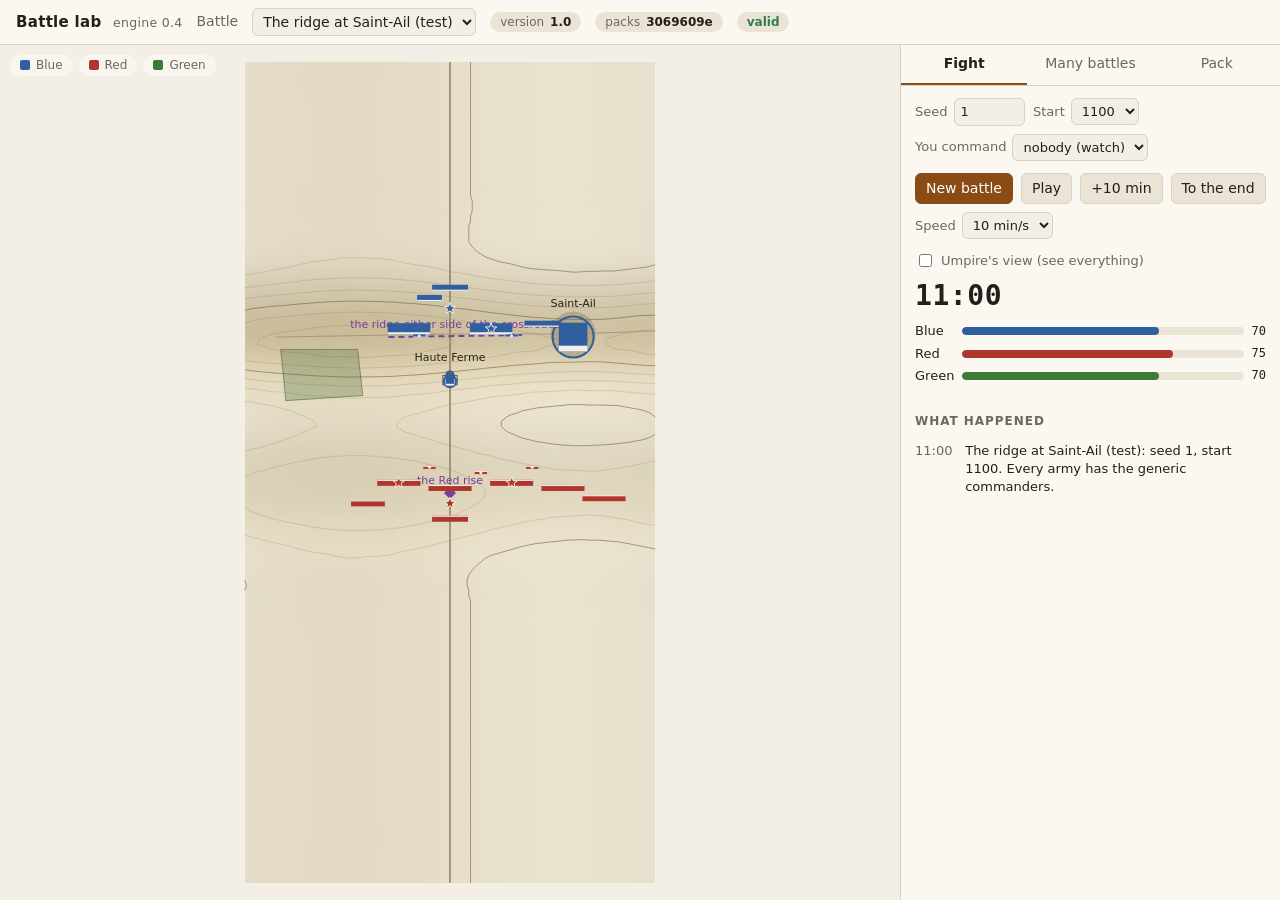
==== commit fc1a409b: "Phase 5, Ligny stage 2: Ligny playable as Napoleon in the full game; the command layer and the game " ====
--- a/lab.html
+++ b/lab.html
@@ -461,22 +461,23 @@
    ranks: men deep in line (British and KGL two, others three); battalion: men in a battalion for counting battalions in a brigade (est.).
    (phase 2) gunCalibre: the field gun a battery has when the battle does not say (British 9-pounders, others 6); form: the formation its foot
    return to after square (Wellington's army stood in two lines); lieDown: its foot lie down behind a crest under bombardment when told to
-   hold there (Wellington's practice, followed by his whole army). */
+   hold there (Wellington's practice, followed by his whole army). (phase 5) word: how a dispatch names its men; seenFar: how much further than
+   others they can be told apart through a glass (the red coat, est.). */
 (function (root) {
 'use strict';
 const P = root.WPacks || (typeof require === 'function' ? require('../registry.js') : null);
-P.register('nation', 'napoleonic', { version: '1.0',
+P.register('nation', 'napoleonic', { version: '1.1', // 1.1 (phase 5): word (how dispatches name the army's men) and seenFar (redcoats show further), moved from command.js
   era: 'napoleonic',
   nations: {
-    FR: { name: 'French', ranks: 3, battalion: 520, form: 'columns' },
-    GB: { name: 'British', ranks: 2, battalion: 560, gunCalibre: 9, form: 'twoLines', lieDown: true },
-    KGL: { name: "King's German Legion", ranks: 2, battalion: 560, form: 'twoLines', lieDown: true },
-    HAN: { name: 'Hanoverian', ranks: 3, battalion: 560, form: 'twoLines', lieDown: true },
-    NL: { name: 'Netherlands', ranks: 3, battalion: 560, form: 'twoLines', lieDown: true },
-    NAS: { name: 'Nassau', ranks: 3, battalion: 560, form: 'twoLines', lieDown: true },
-    BRU: { name: 'Brunswick', ranks: 3, battalion: 560, form: 'twoLines', lieDown: true },
-    MIX: { name: 'Mixed', ranks: 3, battalion: 560, form: 'twoLines', lieDown: true },
-    PR: { name: 'Prussian', ranks: 3, battalion: 700, form: 'columns' },
+    FR: { name: 'French', word: 'French', ranks: 3, battalion: 520, form: 'columns' },
+    GB: { name: 'British', word: 'British', seenFar: 1.6, ranks: 2, battalion: 560, gunCalibre: 9, form: 'twoLines', lieDown: true },
+    KGL: { name: "King's German Legion", word: 'British', seenFar: 1.6, ranks: 2, battalion: 560, form: 'twoLines', lieDown: true },
+    HAN: { name: 'Hanoverian', word: 'Hanoverian', seenFar: 1.6, ranks: 3, battalion: 560, form: 'twoLines', lieDown: true },
+    NL: { name: 'Netherlands', word: 'Dutch-Belgian', ranks: 3, battalion: 560, form: 'twoLines', lieDown: true },
+    NAS: { name: 'Nassau', word: 'Nassau', ranks: 3, battalion: 560, form: 'twoLines', lieDown: true },
+    BRU: { name: 'Brunswick', word: 'Brunswick', ranks: 3, battalion: 560, form: 'twoLines', lieDown: true },
+    MIX: { name: 'Mixed', word: 'allied', ranks: 3, battalion: 560, form: 'twoLines', lieDown: true },
+    PR: { name: 'Prussian', word: 'Prussian', ranks: 3, battalion: 700, form: 'columns' },
   },
 });
 })(typeof globalThis !== 'undefined' ? globalThis : this);
@@ -561,7 +562,7 @@
 (function (root) {
 'use strict';
 const P = root.WPacks || (typeof require === 'function' ? require('../registry.js') : null);
-P.register('map', "ligny", {"source":"EU-DEM 25 m (Copernicus) through the Open Topo Data API, sampled every 0.002 degrees (about 140 m east-west, 220 m north-south) on 28 October 2026; one isolated spike removed. Villages from Wikipedia, the US NGA gazetteer and the Mills Archive; the Ligny brook traced from the heights between them; roads and the places marked est. are estimated from written descriptions (no period map traced)","LAT0":50.547,"LON0":4.507,"MLAT":111230,"MLON":70794.37344288512,"NX":218,"NY":169,"CELL":50,"WM":10850,"HM":8400,"TB64":"[base64]/gX1BfEF8QXxBfAF7gXtBewF6wXqBeYF4QXdBdgF1AXTBdkF3gXgBd4F3AXbBdwF3AXaBdcF1AXYBdwF3QXSBccFvgW4BbIFqwWhBZgFkwWQBY0FjQWNBY4FmQWkBa0FrQWuBawFpAWdBZMFiQV/BXYFbwVoBXoFjwWlBcEF3gX3BQYGFgYjBi0GNwY/BkYGTQZSBlYGWgZaBloGWgZYBlcGVQZPBkkGRAZBBj4GPQY/BkAGOQYvBiUGIgYgBh4GGwYYBhYGFQYUBhEGCwYGBgIG/[base64]/BfoF9QX2BfoF/QUDBggGDgYQBhMGFAYTBhIGEwYVBhcGGgYdBiEGKwY2BkIGRQZHBkkGQgY7BjYGOwY/[base64]/BXoFdAV3BXwFgQWRBaEFrwWwBbAFrwWoBaEFmgWTBYwFggV2BWoFegWPBaMFwgXgBfsFBwYUBh4GJgYtBjQGOgZABkYGTAZRBlYGWgZeBl4GXwZeBlgGUgZNBkoGRwZHBkkGTAZEBjgGLQYpBicGJQYmBiYGJgYiBh0GGAYQBgkGAgb9BfcF9wX4BfkF/wUGBgwGEAYVBhgGGgYbBh0GHgYgBiEGIwYlBiwGNgY/BkAGQQZBBjwGNwY1BjoGPwZFBksGUgZWBlgGWwZeBmIGZgZqBm4GcgZ0BnUGeAZ+BoUGhgZ/[base64]/[base64]/[base64]/Bb0FuQW0BbAFvAXIBdAFxwW9BbMFrAWkBZ8FnQWcBZUFjQWFBYUFhwWJBZUFoQWrBa0FsAWvBaoFpgWhBZwFlwWPBYUFewWHBZYFpgXEBeMF/[base64]/[base64]/wX4BfEF9wX/[base64]/QX/BQAGAgYHBhAGGQYhBioGMgY9BkgGVAZcBmQGagZlBmEGXQZYBlMGTwZNBkoGQgY3BiwGLQYvBjIGNQY5BjsGNgYyBiwGJQYeBhYGDwYIBgAG9wXvBfUF/gUHBhMGIAYrBjMGOwZABkAGQAY7BjMGKwYnBiYGJAYhBh0GGgYiBikGMQY5BkEGSQZRBloGWAZPBkYGQAY8BjcGOgY/BkMGTwZaBmUGcQZ9BoYGigaPBo0GhwaCBoEGggaDBoEGfgZ8BngGdAZwBm8GbgZuBnAGcgZ3Bn4GhgaFBoIGfwZ/BoAGgQaEBocGiQaKBosGjgaVBpsGnQacBpsGmQaXBpQGlwaaBpsGkAaFBnoGbwZjBl0GXAZcBloGWAZWBlMGTwYdBhQGDAYEBgUGBgYGBgIG/wX8BfkF9QX0BfMF8wXvBesF5wXkBeIF4AXjBeUF5AXdBdYF0QXOBcsFxgW/[base64]/[base64]/gX8BfoF9gXvBegF4gXdBdcF0AXJBcEFuAWvBacFtAXBBcsFzQXOBc0FyAXDBb8FvgW9BboFtQWxBbMFtgW6BcgF1QXfBdsF1gXSBdEFzwXJBcEFuQWyBa0FpwWfBZcFjwWiBbQFxAXJBc8F1gXfBegF8gX9BQcGEQYbBiQGLgY3BkAGPwY/[base64]/QX5BfQF7gXoBeQF4AXdBdgF0gXMBcQFuwWzBb8FygXTBdUF2AXXBdAFyQXGBcQFwwXABbwFtwW6Bb4FwQXOBdoF4wXfBdoF1gXUBdEFzAXEBbsFtAWtBacFoAWaBZUFpAW0BcEFwwXFBcoF1AXfBekF9AX/[base64]/Bb4FvAW/BckF1AXfBesF9gUABgoGFQYfBikGMwY0BjYGNQYuBiYGHwYZBhMGDwYLBggGBAYABvsF+gX4BfcF/QUDBgcGBgYFBgQGAgb/BfgF7gXjBeMF5gXqBfYFBAYSBh4GKgYxBioGIgYcBhYGEQYLBgQG/QX8Bf0F/[base64]/[base64]/BfYF9gX5BfwF/[base64]/Bn4GfQZ7BngGdAZ1BncGOwY2BjAGKwYpBicGJQYjBiAGHQYYBhQGFAYWBhgGGwYfBiIGGgYSBgkG/gXyBekF5wXlBeYF6gXuBe8F8AXwBeoF5AXdBeMF6QXvBfIF9gX0BekF3gXYBdcF1gXTBc8FzAXOBdIF1gXeBeYF7AXoBeQF4AXbBdYF0AXJBcIFuAWuBaMFpAWmBagFsAW4BbwFswWpBacFswW/BcsF1wXkBe8F+gUEBhAGHAYnBioGLQYuBiYGHgYXBhQGEQYNBgYG/wX5BfIF6wXoBeYF5AXnBeoF7AXpBecF5QXmBeYF4wXbBdQF2AXhBeoF9wUEBhEGFgYbBh4GGgYXBhMGEAYNBgUG+gXvBfAF9AX5BfwFAAYEBgoGEQYYBiEGKgYxBjUGOQY8Bj0GPwZKBlkGaAZ2BoMGkAaQBpEGjwaHBn8GegZ6BnoGfAZ/[base64]/[base64]/[base64]/[base64]/AX7BfgF9QXzBfUF9gX4BfoF/AX6BfIF6wXpBewF8AXvBewF6QXoBegF5wXmBeUF5AXlBeYF5AXcBdQFzgXIBcMFvAW0Ba0FsAW1BboFvAW+Bb4FtgWuBawFswW7BcUF0QXcBeoF+AUGBhAGGAYgBh0GGQYVBg8GCAYEBgIGAQb/[base64]/QX7BfoF+AX5BfkF+gX7BfwF+gX0Be4F7gX0BfkF+QX2BfQF8QXvBewF6AXjBeAF4wXmBeUF3AXTBc0FyAXDBb0FtwWxBbUFuwXABcAFwAW/BbgFsgWwBbYFvAXFBdAF3AXqBfoFCQYRBhgGHwYYBhIGDAYGBgEG/QX8BfoF+gX6BfkF9wXzBe8F7gXuBe4F6QXlBeEF4gXjBeEF3gXaBdQFzQXGBcQFwwXDBcwF1QXeBd8F4QXiBeYF6QXqBeYF4QXdBdcF0gXWBd0F5AXsBfQF/[base64]/gUCBgcGBgYCBv4F/gX+Bf4F/QX9BfwF/AX8BfoF9gXyBfQF+wUDBgMGAQb+BfoF9gXyBeoF4gXcBeEF5gXmBdwF0gXMBccFwgW+BboFtQW6BcAFxgXEBcIFwAW7BbYFtAW5Bb0FxQXQBdsF6gX7BQwGEwYZBh4GFAYLBgIG/gX5BfYF9QX0BfQF9gX4BfcF9AXxBfIF8gXzBewF5QXgBeIF5AXjBd4F2AXSBcoFwwW/BbsFuAW/[base64]/AX+Bf0F+gX3BfUF9AXzBfMF8gXxBfMF9AX0BfIF7wXxBfYF/AX8BfkF9gX0BfEF7gXoBeMF3wXjBegF6AXgBdkF1AXSBc8FzAXJBcYFyAXKBc0FygXIBcUFwQW9BbwFvwXCBcoF1gXhBe8F/[base64]/BrgGsQalBpUGhQaCBoMGhAaJBo4GkgaOBokGhgaFBoUGhwaLBo8GkAaOBo0GiAaBBkAGPQY5BjYGMwYwBiwGKAYkBiAGHgYbBhkGFgYTBhIGEgYRBgwGBwYCBgAG/QX6BfkF9wX3BfYF9gX0BfEF7wXtBesF6QXoBecF5gXpBewF7gXtBewF7QXxBfUF9QXyBe4F7QXsBeoF5wXkBeIF5QXpBeoF5QXgBd0F3QXcBdoF2AXXBdYF1QXUBdAFzQXKBccFxQXEBcYFyAXPBdwF6AX1BQEGDgYWBh0GIwYaBhIGCQb/[base64]/wX+BfwF+gX4BfUF8wXwBe0F6wXpBecF5AXhBd4F3QXbBdsF4AXkBecF6AXoBeoF7AXvBe0F6gXmBeYF5gXnBeYF5QXkBegF6wXsBekF5wXmBecF6QXpBegF5wXjBd8F2wXXBdMFzwXOBcwFywXMBc0F1QXiBe8F+gUEBg8GFwYfBiYGHgYVBgwG/wXzBeoF6QXoBecF6AXpBeoF6wXsBewF7AXsBegF5AXgBdsF1gXTBdAFzQXMBcwFzAXFBbwFswWzBbQFtQWyBa8FrgWxBbQFugXEBc0F2gXpBfgFAwYOBhkGHgYiBicGLAYxBjcGPQZEBkwGVQZeBmYGbAZyBnYGegZ+Bn0GfAZ7BngGdAZwBmcGXwZWBk0GRAY/[base64]/[base64]/gX9BfkF9AXvBeoF5QXhBd4F2wXWBdIFzQXMBcsFywXQBdUF2QXcBd4F4AXhBeIF4QXeBdsF3QXgBeIF5QXoBewF7wXyBfQF9QX2BfkF/[base64]/QUGBg4GFQYcBiIGGwYUBgsG/gXxBegF5gXkBeIF4QXgBeAF4QXhBeEF4QXgBd4F2wXZBdYF0wXTBdcF2gXbBdoF2AXSBcsFwwW/BbsFtwWtBaMFnAWhBaYFsAXABdEF5AX5BQ4GHQYoBjQGOAY7Bj0GPgY/[base64]/[base64]/QXzBeUF1wXRBc0FyAXIBccFxgXDBcEFvwW/Bb8FwwXKBdEF1gXaBd4F4gXlBekF8AX2Bf0FAwYJBg4GEQYUBhkGHwYmBiUGIgYfBhMGBwb6BfwF/QX+BfgF8wXuBewF6QXpBewF7wX3BQEGCwYQBhQGGAYRBgsGAwb7BfMF7QXpBeYF5AXhBd8F3AXaBdgF1wXVBdQF0wXRBdAF1AXYBd4F6AXzBfMF6wXjBd8F3gXcBdcF0QXLBboFqQWeBaYFrgW6BcoF2gXrBf0FDwYcBicGMgY3BjsGPwY/Bj4GPgZABkMGSAZSBlwGZgZvBnkGfAZ9Bn4GdwZwBmkGZQZiBmAGXwZeBloGUgZJBkIGOwY1Bi0GJQYdBicGMwY/BksGVgZiBm8GewaBBn4GewZ7Bn4GgQZ/BnsGeAaBBowGlwafBqgGrQarBqkGoQaRBoEGdQZqBmAGXwZgBmEGXgZaBlUGTgZGBkQGUAZdBl4GUQZEBjcGKgYdBh0GIAYCBgAG/QX7Bf8FBAYGBgUGAwYDBgMGAwYDBgMGAgYBBgAG/wUDBgYGCQYLBg0GDAYIBgMGAgYDBgQG+AXnBdUFzwXLBccFxgXGBcUFvwW6BbcFtgW1BboFwwXMBdMF2QXfBeMF5wXrBfMF+wUDBgoGEQYWBhoGHgYjBioGMAYvBisGJgYaBg0GAAYDBgYGBwYBBvoF9QXxBe4F7AXsBewF9AX/BQkGDgYRBhQGDQYGBgAG+gX0Be8F6wXoBeQF4QXeBdsF1wXUBdIF0QXQBc4FzQXNBdQF2gXjBfEF/gX9BfIF6AXlBeYF5gXhBdoF0wW/[base64]/gX9BfwF/AX8BfwF+gX4BfYF9gX3BfgF+gX8Bf0F/gX/Bf8F/AX5BfgF+QX6BfAF4QXSBcsFxgXBBcEFwAW/[base64]/[base64]/[base64]/[base64]/[base64]/QX8BfkF9wX2BfkF/AUBBgYGCwYKBgcGBAYHBgsGDgYNBgsGCgYIBgcGAwb7BfQF7QXnBeEF5QXsBfQF+gUABgUG/[base64]/[base64]/Bb0FvAW8BbsFuwW7Bb4FwgXHBcUFwAW7BbcFswWvBa4FrQWuBbIFtwW7Bb8FwwXIBc0F0wXcBegF8wX8BQMGCwYPBhQGGQYhBikGLQYoBiMGHgYYBhMGDQYHBgEG/AX3BfIF8QXwBe8F8QX0BfcF/gUEBgoGDwYUBhUGEwYSBhMGFQYWBhMGEAYNBggGAwb+BfgF8wXxBfIF8wX2BfoF/QX+Bf4F/[base64]/BbsFtwW0BbEFrwWuBa0FrgW1BbwFwgXGBcsFzwXTBdcF4QXuBfsFBAYMBhQGFwYaBh4GJwYwBjIGKgYiBhsGFgYQBgoGBQb/BfgF8gXrBeoF6QXpBe0F8gX4BQAGCAYOBhMGGQYaBhoGGQYZBhoGGgYWBhMGDwYIBgEG+wX3BfMF8wX3BfwF/gUABgIGAAb9BfoF8gXrBeMF1gXKBb4FtAWpBZ8FlAWKBYwFlAWbBZoFmQWXBYsFfwV2BXkFfAWCBY0FmAWgBaYFrAW3BcQF0gXjBfQFBQYQBhoGIQYeBhoGFwYTBg8GCgYFBv8F+wX3BfMF9AX2BfgF/[base64]/AX0BewF5QXjBeIF4gXpBe8F9wUABgoGEQYWBhsGHQYeBh4GHgYeBh0GGQYVBhAGCAb/BfkF9gXzBfUF/[base64]/wX5BfcF9gX3BfsF/[base64]/[base64]/QX9BQUGDwYZBiEGKAYvBjIGNQY4BjgGOQY1BiwGIgYYBg0GAwb7BfQF7QXjBdgFzgXMBcsFzAXSBdgF4AXqBfQF+wX/[base64]/QUFBg4GFgYbBh8GIwYmBioGLgY1BjwGRQZPBlkGZAZvBnoGfwaBBoQGiAaLBo4GjgaNBooGgwZ8BnkGfAZ/Bn8GfwZ+BoAGgwaFBoUGhAaCBoAGfQZ8BoAGhAaCBnoGcgZnBloGTQZDBjoG7AXsBewF6wXnBeMF3gXYBdIFywXBBbcFrQWkBZoFmwWfBaIFpwWrBa8FsAWyBbAFqgWkBaIFpgWqBbAFuAW/BcYFzQXUBdUF1gXYBeAF5wXwBfoFBAYJBggGCAYOBhgGIQYoBi8GNQY5BjwGPwY8BjoGNQYsBiIGGAYMBgAG9wXwBegF3QXRBcYFxQXEBcQFygXQBdgF4wXtBfQF+AX8BQMGCgYSBhcGGwYfBhwGGgYVBgsGAAb6BfwF/[base64]/BoQGhwaKBo4GkQaUBo8GigaDBnkGbwZrBm4GcQZxBnEGcAZzBncGewZ9Bn4GgAZ/Bn8GfwaDBocGhgZ/[base64]/[base64]/BQcGDwYYBiAGHQYZBhUGDAYDBv0F/[base64]/Bf8F/wX8BfkF9QXyBe4F6wXoBeYF4wXbBdIFzAXNBc4FzgXKBccFxQXEBcQFxAXEBcMFwQW/BbwFtgWvBagFoAWXBY8FhwV/[base64]/Bn4GeAZvBmYGXAZQBtQF0QXPBcwFzAXMBcoFyAXFBcAFuQWyBbYFwAXKBdIF2QXhBdsF1QXPBcwFyAXHBccFyAXJBcsFzQXTBdoF4QXmBeoF7gXtBewF6gXpBegF6wX5BQYGDAYMBg0GDwYTBhcGDwYFBvwF/wUCBgYGCwYQBhQGGAYbBhoGFwYUBhEGEAYOBgYG/QX0BegF2wXRBc8FzQXOBdEF1QXaBeAF5wXtBfQF+wUHBhUGIQYdBhkGFAYNBgYGAQYABv8F/QX6BfcF9gX2BfYF9AXyBe8F5QXbBdMF1AXVBdUF1AXSBdAFzwXOBcsFyAXFBcIFwAW9BbYFrwWoBaEFmgWSBYkFgAWHBZwFsQXOBe4FDgYWBhwGIQYjBiQGJgYmBiYGIAYTBgYG+gXvBeQF2QXNBcIFwAW/Bb8FxAXKBdAF2QXhBegF7AXxBfcF/[base64]/AX6BfoF/[base64]/BnEGYwZVBlIGVwZbBloGVwZUBlcGWwZgBmgGcAZ2BncGeAZ6Bn4GgQaBBn4GewZxBmUG5wXiBd4F2QXVBdIFzgXNBcsFxwXBBbsFvgXFBcwF1AXcBeMF2wXTBcsFxwXDBcEFwwXFBcgFzAXQBdQF2AXcBd4F4AXiBeEF4AXfBd4F3gXiBe0F+AX9Bf0F/QX/BQIGBAb6Be8F4wXnBeoF7gX2Bf0FAwYJBg8GEQYPBg0GCwYJBgcGAQb6BfMF6AXdBdMF0AXOBc4F0AXTBdgF3gXjBewF9QX/BQwGGgYnBiEGHAYWBg8GCAYEBgUGBgYFBgMGAQb/Bf0F+wX4BfUF8gXrBeMF3QXeBd4F3gXcBdoF2AXWBdUFzwXIBcEFvAW3BbIFqgWhBZoFlAWOBYgFggV9BYoFpAW/[base64]/Bn0GdQZrBvoF9AXuBegF4QXaBdUF0wXRBc4FyAXCBcIFxAXGBc0F1AXbBdMFywXDBb8FvAW6BbsFvQXBBccFzAXQBdEF0wXUBdQF1QXUBdMF0wXVBdcF3AXkBe0F8QXxBfEF8wX1BfcF7gXkBdoF3QXhBeUF7QX0BfsFAQYIBgkGBwYFBgIG/[base64]/BkUGSwZRBlUGWQZbBlkGWAZaBl0GYQZkBmgGawZ1BoAGiQaOBpIGkwaKBoEGdgZpBlwGVAZQBkwGRgZABjoGQgZKBlMGWAZdBmIGZwZsBnIGeQZ/BoIGgQaABnoGcQYMBgUG/wX3Be0F4wXbBdoF2AXUBc8FygXGBcMFwAXGBc0F1AXLBcMFvAW4BbQFsgWzBbUFuQXBBckFywXLBcsFygXJBccFxwXHBcgFzAXQBdUF3AXiBeUF5QXlBeYF6AXqBeIF2QXQBdMF1wXcBeQF7AXzBfkFAAYCBv8F/QX5BfUF8AXsBegF5AXeBdcF0gXRBdAF0AXUBdcF2wXfBeQF7wX9BQsGGAYjBi4GKAYhBhoGEgYKBgcGDAYRBhIGEAYOBggG/[base64]/[base64]/[base64]/gX1BegF3AXTBdEFzwXNBcsFyAXEBb4FuQW3BbYFtQWuBagFogWfBZwFmgWdBZ8FogWnBasFqgWnBaQFowWiBaIFpAWlBagFrwW1BbsFvgXCBcMFwgXBBcMFxgXJBcYFwwW/BcQFyQXPBdgF4QXoBe0F8QXxBe4F6gXkBd0F1gXRBcwFyAXLBc0F0AXUBdcF3AXjBeoF7wXxBfMF/[base64]/[base64]/[base64]/[base64]/gX9Bf4FAwYIBgUG/AXzBeQF0gXABbEFoQWSBYgFfgV2BXQFcwVzBXcFfAV/[base64]/[base64]/[base64]/[base64]/[base64]/Bk0GWAZgBmkGbQZwBnMGaAZcBlAGRQY7BjIGMQYvBiwGJwYiBhsGEQYIBgIG/[base64]/[base64]/[base64]/QX7BfEF5wXnBesF7wXqBeQF3gXXBdEFzAXPBdIF1QXXBdgF1wXTBc8FxwW+BbQFoAWKBXQFZwVZBU4FSgVGBUMFQQU/[base64]/[base64]/[base64]/BTYFLgUlBSAFGwUZBR0FIQUpBTIFPAVBBUQFRgVKBU8FUwVbBWMFaQVrBW0FcQV6BYMFjwWfBa8FuAXABccF0QXbBeUF7wX6BQYGFgYmBjYGRgZWBmMGbQZ3BncGdAZyBmcGWwZQBkgGPwY3BjAGKQYjBhwGFQYKBvsF7AXhBdUFygXSBdwF5QXsBfQF+QX6BfoF/[base64]/[base64]/[base64]/wUNBhkGJgYyBj8G/gX/BQEGAgb/[base64]/BQsGGwYqBjkGSQZZBmYGcgZ+Bn8GfQZ7BnIGaQZgBlYGTQZDBjcGKwYfBhEGBAbzBd8FywW6BasFmwWfBaQFqQWvBbUFvAXFBc0F2gXsBf4FDAYYBiQGLwY6BgEGAAYABgAG/[base64]/BTsFPQU/BT4FOgU2BTkFQwVMBVAFUwVVBU8FRwU/[base64]/wX9Bf4F/gX9BfgF8gXqBd8F1AXSBdUF1wXbBeAF5AXhBd4F2gXPBcUFvgXABcIFwgXBBb8FvAW4BbQFsgWxBbAFrgWrBakFqQWoBaYFoAWaBZMFigWBBXwFegV3BXgFeQV6BXkFdwV3BXoFfgWCBYgFjwWRBZAFjwWJBYEFeQV/[base64]/[base64]/[base64]/AUKBhgGJgY0BkIGTgZaBmYGcQZ9BoIGhQaHBoAGeQZxBmYGWwZPBkEGNAYgBgUG6wXQBbQFmQWGBXQFYgVfBVwFWwVnBXIFgQWZBbAFyAXgBfkFCQYVBiAGJgYrBvoF+QX4BfgF+wX/Bf8F+wX3Be8F5AXYBdcF2wXfBeMF5wXrBeQF3QXVBcsFwAW6BboFugW5BbcFtQWyBa0FqQWnBaUFowWgBZwFmQWZBZgFlwWTBZAFiwWFBX8FfQV+BX4FgQWEBYcFhQWCBYAFfQV7BXsFfwWDBYQFgwWBBX0FdwVxBXgFgQWKBZQFngWpBbMFvgXEBcQFxAW/BbcFrgWnBaEFmwWcBZ4FnwWbBZcFkgWMBYYFfgV0BWoFZAVhBV0FVQVKBUAFPQU8BTsFOQU2BTYFOgU/[base64]/[base64]/BXQFaAVcBU8FRAU7BTIFLwUyBTQFOQVABUYFSwVQBVYFXAVhBWUFYgVfBVkFTwVEBTwFNgUvBSYFGwUQBQgF/[base64]/AQDBQoFEgUZBSAFLAVABVUFbQWIBaQFvQXVBe0FAQYUBicGMwY/BkkGTgZUBlgGXAZfBmMGZgZqBmoGaQZoBmcGZQZkBl0GVgZOBkEGNAYiBgkG8AXZBcMFrQWdBY8FgQVwBV8FUQVcBWgFdQWGBZcFqQW9BdAF3gXnBfEF9gX6BdYF3gXnBe8F9gX+BQIG/gX6BfQF7QXlBeIF4gXjBeEF3wXeBdEFxAW4Ba8FpgWgBZ4FnQWaBZYFkgWPBY0FiwWHBYMFgAV+BXwFewV8BXwFfQV/BYEFggWCBYEFhgWMBZMFmQWeBaMFoQWfBZwFlgWRBYsFhQV/BXoFdQVxBXIFdgV6BYEFiQWQBZgFnwWnBa8FuAW+BcEFxAW/BbQFqQWgBZcFjwWOBY4FjQWJBYUFggWBBX8FegVuBWIFWQVSBUsFQgU5BS8FMAUyBTQFOgU/[base64]/[base64]/[base64]/BbcFsAWoBZ4FlAWJBYEFeQVyBXAFbQVoBV4FVAVOBU0FSwVJBUYFQwVEBUYFSAVOBVUFWwViBWkFcQV8BYgFlgWoBboFyQXXBeUF5wXoBecF3AXRBcYFugWuBaMFmAWNBYoFiwWNBY8FkgWUBZcFmgWcBZMFigV/BW8FYAVTBUsFQgU6BTIFKQUfBRQFCQUCBfwE9gT/[base64]/[base64]/[base64]/[base64]/BUkFUgVbBWQFbAVuBW4FbwV2BXwFgwWMBZYFoQWwBb8FzwXeBe0F+AUCBgwGEAYTBhYGDwYHBv8F+AXxBesF5QXgBd4F3wXgBdgFzgXDBbcFqwWfBYwFegVnBVIFPQUrBR8FEwUKBQQF/QT3BPEE6wTqBOkE6gT8BA4FJQVJBW4FjwWrBccF4QX5BREGGwYiBikGKwYsBiwGIgYYBhAGDgYMBgcG/[base64]/BP0E/gT/[base64]/AX0Be0F6AXmBeQF4QXdBdkFzgXABbMFogWSBYEFbQVZBUYFNAUiBRUFDgUIBQYFBwUIBQoFDAUOBRIFFQUaBTMFTAVlBYEFnQW0BcUF1gXkBfAF/AUABgMGBQYFBgQGAwb4Be4F5AXeBdgF1AXTBdIF2QXlBfIF/gUJBhQGGgYgBiQGFgYIBvcF4AXJBbIFmwWDBWwFVgU/[base64]/[base64]/BbsFvQW/BcoF3QXvBf4FCwYYBhsGHQYeBgwG+gXoBdEFuwWlBZAFewVkBU0FNQUhBQ0F+QT2BPQE9QQJBR0FMAVCBVQFYQVoBXAFcgVxBXAFcgV0BeEF6QXwBfYF8QXtBeYF3QXUBcoFvgWzBasFpgWgBZ4FnAWaBaUFrwW4BbsFvgW/[base64]/AUJBhEGFwYcBhkGFgYSBgkGAAb4BfEF6gXmBecF6QXkBdsF0wXEBbMFogWOBXkFZAVPBTkFJQUWBQcF/[base64]/wUMBhkGGAYVBhEG/[base64]/[base64]/[base64]/[base64]/[base64]/[base64]/BbcFrQWiBZsFnQWfBaEFpQWoBakFqQWpBaoFrQWvBbIFtAW2BbUFswWxBa4FqgWlBaAFmgWUBY4FiAWIBYkFiQWBBXgFbwVkBVkFVAVYBVwFYAVmBWsFbwV0BXgFewV/[base64]/BSsFJQUjBSIFMQVBBVEFXQVpBXUFggWOBZwFrAW7BcQFygXPBdEF0QXSBcoFwQW5BbUFsgWuBagFogWaBY8FhAVxBVcFPQUnBREF/AT0BO4E6ATnBOYE3QS/[base64]/[base64]/gX1BewF5AXfBdsF1QXKBb8FtQWsBaMFpgWxBbwFvAW4BbUFoQWMBXUFTQUlBQUFAgX/BAkFJAU/BU4FVAVaBWIFaQVxBXUFeQV8BXgFdQVvBWEFUwVJBUMFPQUvBRoFBgX/[base64]/BZEFmAWeBaMFpwWrBacFnQWUBZAFjgWMBYgFhAWBBYIFgwWEBYIFgAV8BXUFbgVdBUUFLQUTBfkE3gTiBOcE6wTrBOoE4gTFBKkEowS7BNIE9gQjBVAFWgVbBf0F/wUBBgIG/[base64]/[base64]/[base64]/wQEBQoFEgUZBR4FIgUmBScFKAUpBS0FMAUuBR8FEAUFBQIF/gT5BPQE7gTqBOcE4wQJBTEFWAV0BZAFpAWkBaMFogWgBZ8FkQV7BWUFXQVZBVUFVgVZBVsFYAVlBWkFaQVqBWYFXAVTBT8FJQULBe4EzwSxBMoE5gT/BP8E/[base64]/BQoGDwYOBg4GDgYOBg4GBgb/[base64]/ATiBMcErQTMBO8EDgUMBQoFAAXfBL4EtQTJBN0E+AQZBTkFOAUtBQgGBwYFBgMG/[base64]/[base64]/BPEE5QTZBMwE6QQJBSQFIAUbBRAF8wTWBMoE0wTcBOwEAQUWBREFBgUGBgEG/AX3BfIF7QXnBd4F1gXPBcsFxgXEBcIFwAXABcEFwgW/BbsFuAW6BbsFvQXCBcYFygXOBdIF1QXWBdgF3AXgBeQF4QXfBdsF0wXMBccFxgXFBcMFwQW/Bb0FvAW7BbYFsAWqBaIFmQWSBY4FiwWHBYIFfQV4BXQFbwVsBWoFaAVoBWkFaQVjBV0FWQVcBV8FZgVzBYAFiwWVBZ8FqAWwBbkFugW6BboFvAW9BcAFygXUBd0F4wXqBeoF5QXgBdcFywXABb8FwAXABcoF1AXeBekF9AX/BQoGFAYYBhYGFAYQBgsGBgb/[base64]/AX2Be8F6QXjBd0F1wXSBc4FzAXJBccFxgXEBcAFuwW2BasFoAWUBXgFWwVBBSwFGAUPBRcFIAUjBSMFIwUhBR8FHAUcBR0FHQUcBRwFIQU2BUwFWAVWBVQFTQVBBTUFKQUdBREFAgXzBOcE8AT6BAEFAgUCBQQFBwUKBQYF/[base64]/[base64]/[base64]/[base64]/[base64]/[base64]/[base64]/BfkF8QXqBeQF3QXWBc0FwwW5Ba0FogWaBZYFkgWQBY4FjQWGBX4FdQVxBWwFaAViBVsFWAVfBWYFcQWDBZQFoAWmBa0FtwXBBcsF0AXVBdsF5QXwBfgF+wX+Bf8F/[base64]/BYkFlgWlBbMFvwXLBdYF3wXnBe8F+QUDBgoGCQYHBgQG/[base64]/QX9BfwF+wX8BfwF/QUBBgUGBQb/[base64]/[base64]/BQcGDQYJBgUGAgb+BfsF/QUDBgoGCwYJBgcGBgYEBgMGAQb/Bf4FAQYEBgIG+AXuBeUF3wXYBdIFzQXIBcUFwgW/BbcFrgWjBZQFhAV5BXMFbQVvBXUFewWGBZMFoAWmBasFrwWkBZgFjgWIBYIFggWLBZUFnQWkBasFtwXFBdMF5QX4BQsGFQYfBicGJwYoBiQGGwYSBgoGAwb9BfMF6AXdBdMFygXABbcFrgWkBZUFhgVvBU4FLAUXBQoF/QQZBUIFagV0BX0FhAWBBX4FdwVlBVIFTAVVBV0FbQWABZQFnQWkBasFtAW+BcYFygXNBdMF3QXmBe8F9wX/BQAG/[base64]/wX/Bf8FAAb8BfEF5QXdBdYF0AXKBcQFvgW7BbgFtQWwBasFpAWWBYkFfwV5BXQFdwWABYoFlQWgBasFsgW4Bb0FtQWsBaQFnwWaBZgFnQWiBaYFqwWvBbwFygXZBewFAAYSBhsGJQYrBikGJwYhBhYGCwYCBvoF8wXpBd4F0wXIBb0FsgWmBZkFjQV/BXEFXwVHBS8FHQUQBQMFGgU7BV0FZwVwBXgFewV9BXsFbwVjBWAFagVzBYAFkAWgBacFrAWxBbkFwQXJBc4F0wXZBeIF6wXyBfgF/QX+BfwF+QXzBesFBQb/BfgF8gXsBeYF4gXhBeAF4AXjBeYF5wXpBeoF6wXsBe0F6gXmBeMF3gXZBdYF1wXXBdYF0gXPBckFwgW6BbEFpwWeBZYFjwWIBYUFgwWBBYAFgAV/BX4FfgV8BXoFeQV2BXMFcAV3BX4FhQWLBZEFmAWfBacFrQWyBbcFtQWuBagFowWeBZkFkgWMBYYFggV+BX4FhQWLBZUFogWvBbsFxwXTBdwF5AXtBfcFAQYJBgoGCgYLBg0GDgYQBhEGEgYRBg4GCwYIBgUGAgYBBgAG/[base64]/gX3BfEF7QXpBeYF5QXkBeQF5AXlBeYF5gXnBecF6AXoBeUF4gXfBd4F3AXcBd8F4QXgBdwF2AXSBcoFwgW3BawFoQWWBYsFggV/BXwFegV8BX4FgAWBBYIFggWCBYEFfwV9BXoFgAWGBYwFkQWVBZoFoAWnBawFsQW2BbMFrQWnBaUFowWiBZwFlgWQBYkFgwWBBYYFjAWVBaEFrAW3BcIFzQXWBd8F6AXzBf4FBwYKBg0GEAYUBhgGGQYYBhYGFAYRBg0GCQYFBgEGAQYBBgAG/AX5BfEF4wXVBcsFxQW/[base64]/[base64]/BccFzwXYBeEF6gX2BQIGDQYTBhkGHgYkBikGKQYmBiIGHgYaBhYGEgYOBgkGCAYHBgMG9wXrBd0FzgW+BbMFrQWnBaMFoQWfBaAFogWkBa0FtgW8BbQFrAWmBaAFmwWhBbEFwQXLBdMF3AXlBe8F+QX6BfwF/[base64]/[base64]/Bb0FrwWiBZwFpAWsBbUFvwXKBdEF1wXdBeUF7QX2BQIGDgYZBh4GJAYoBioGLAYsBisGKgYmBiIGHgYbBhgGFQYRBgwGBAbyBeAFzwW/Ba8FpQWdBZYFmAWdBaIFqgWyBboFxgXSBdkF0AXHBb4FtwWvBbIFvAXHBdIF3QXoBfIF/[base64]/BcIFxgXFBbcFqQWjBasFtAW9BcgF0gXYBd4F4wXrBfMF+wUHBhMGHgYjBigGLAYsBi0GLQYtBi0GKgYmBiIGHwYdBhoGFAYOBgUG8AXbBcgFuQWpBZ8FlwWQBZUFnQWmBbAFugXFBdIF3wXmBd0F0wXKBcEFuQW6BcMFywXWBeIF7gX4BQMGDQYQBhQGFQYNBgYG/QX0BesF6wXzBfoFBAYQBhwGHgYgBiAGGAYQBgkGAQb6BfEF5gXbBdAFxQW6BbMFrQWnBYoFawVOBUUFPQU8BVAFZAV0BYAFiwWQBZAFkAWKBYAFdwV1BXMFcwWEBZQFpQW5BcwF2wXkBe0F8wX2BfkF+gX6BfkF/AX/BQEG/wX8BfUF4QXNBbsFrAWdBZgFmAWYBZgFmAXnBeAF2QXUBdMF0gXQBcoFxQW/[base64]/wUIBhEGFAYXBhgGEAYJBgEG+wX0BfUF+wUCBgkGEAYXBhgGGAYXBg0GAgb5BfMF7AXkBdoF0AXGBbwFsgWpBaEFmQV+BWEFRwVEBUAFQwVXBWoFegWFBZAFlQWWBZYFkAWIBYAFfQV7BXsFigWaBasFvgXRBeAF6gX0BfoF/QUBBgAG/wX+Bf0F/[base64]/AXrBdoFywW/BbQFrgWtBawFsgW8BcUFzAXTBdsF4wXqBe4F5gXdBdYF0wXQBdQF3gXoBe8F9wX+BQYGDgYWBhgGGwYbBhMGDAYFBgEG/QX/[base64]/[base64]/[base64]/BckFzQXPBdAF2AXhBeoF9gUCBg0GFQYeBiQGKQYtBjIGNwY8BjoGNgYxBigGHQYTBggG/[base64]/[base64]/BcYFzgXWBd4F2wXZBdUFyQW9BbUFsgWwBbQFvgXIBcwFzgXQBdgF4AXpBfMF/[base64]/wUHBg8GFwYdBiMGKgYxBjgGNwYyBi0GIgYWBgoGAwb7BfMF7AXlBd4F1wXQBdEF2QXgBeUF6gXuBfEF8wX2BfcF+AX4BfUF8QXxBfcF/[base64]/Bb8FtAWpBaAFoQWjBacFsQW8BcAFvgW8BboFuAW2BbAFqAWhBacFrQWxBawFpwWlBagFqgWvBbYFvQXFBc8F2AXbBd0F3wXcBdgF0wXJBb8FtwW1BbMFtgW/BcgFzQXRBdYF3AXjBeoF7gXyBfcF/wUHBg8GFgYcBiQGLQY1BjQGLwYqBh4GEQYFBgAG+gX1BfAF7AXnBeAF2QXbBeQF7AXvBe8F8AXyBfUF9wX4BfgF+QX4BfcF+QUBBgkGEAYYBh8GJQYrBjEGMQYxBjEGLgYrBigGJwYlBicGKwYwBjEGMAYvBicGHQYTBgkG/[base64]/Bb4FvQW9BbwFvAW3BbEFqwWwBbUFtwWyBa0FqwWvBbIFtwW9BcMFzAXXBeEF4gXhBeAF3AXYBdMFyQW/BbgFtgW0BbcFwAXIBc4F0wXYBd4F5QXrBewF7QXwBfcF/[base64]/Bb8FwAXABcEFvQW4BbQFuAW8Bb4FuQW0BbIFtgW6Bb8FxAXJBdMF3wXqBekF5gXjBd4F2gXVBcwFwwW8BboFtwW6BcEFyAXOBdMF2QXfBeUF6gXpBegF6QXxBfgFAAYIBhEGGwYlBjAGLwYpBiQGGAYLBv4F/[base64]/wUABgEGAwYHBgsGEQYZBiIGKQYwBjcGQQZNBlkGVgZQBksGRAY9BjkGOwY+BkEGRQZJBkgGQwY+BjQGKAYcBg8GAgb2BecF2QXLBb8FsgWkBZMFggV0BWgFXAVRBUYFOwVGBVQFYAVmBWwFcAVwBXEFdgWCBY8FlwWeBaQFrQW2BcAFxgXMBdIF3gXrBfYF/gUGBg4GFgYdBiIGJQYnBhsGCgb6BecF1QXEBbsFsgWpBaAFlwWPBYgFgQV4BW8FZQVWBUcFzQXJBcUFwQW9BbkFtQWwBawFqQWnBaUFpQWnBagFrgW0BbsFvwXCBcUFwgW/[base64]/[base64]/AULBhkGGgYYBhYGGAYaBhkGEAYHBv4F9QXsBeQF2wXTBcwFxwXBBccFzwXXBdgF2gXdBecF8AX6BQIGCwYVBh8GKQYuBjEGNAY1BjUGNgYyBi0GKAYgBhgGEAYIBv8F/[base64]/BQsGFwYfBiQGKQYqBikGJwYYBgYG8wXoBd4F1QXbBeEF4QXVBcgFugWqBZsFjwWGBX0FewV7BeQF3gXYBdIFzAXGBcIFwAW+Bb4FvwW/[base64]/AUFBg0GFgYfBigGLwY1BjsGPAY7BjoGNgYxBiwGJgYgBhoGFAYOBg0GDwYSBhIGEgYSBhQGFwYZBh4GIgYnBiwGMAY1BjcGOgY/BkYGTQZZBmcGdQZwBmgGYAZZBlMGTQZKBkcGQwY/BjoGNAYsBiQGGwYRBggG/[base64]/gX3BfIF7AXlBd4F1QXABasFlwWFBXIFZQVeBVgFWwVmBXEFfwWOBZ0FpAWqBbAFrAWoBaEFkwWGBX8FggWFBY0FmgWmBbQFwwXRBdsF5QXuBfUF+wUDBg0GGAYfBiMGJgYkBh0GFwYOBgUG/[base64]/[base64]/[base64]/QX4BfQF+AUCBg0GHQYxBkQGRgZFBkUGNwYqBh8GGgYVBhAGCwYFBgMGBAYFBgEG/AX3BfIF7QXnBeIF3QXdBewF/AUJBhMGHgYnBi4GNgY+BkYGTQZLBkcGQwY8BjYGMAYuBiwGKwYsBi4GKgYhBhgGEwYOBgoGCQYIBgcGDQYSBhgGHQYiBiYGJgYmBiQGIQYeBh0GHQYcBhYGEAYJBgQG/[base64]/QUDBgcGBgYFBgMG/[base64]/BbwFuQW3BboFxgXRBdkF3gXiBdEFugXfBdsF2AXUBdAFzQXNBdUF3AXkBesF8wX2BfcF+AXuBeMF1wXSBc0FygXOBdMF1AXPBcoFxQW/BboFtQWyBa8FsAWzBbUFvQXFBc0F1QXcBeQF7AX1BfcF9AXyBfAF8AXvBfQF+AX9BQIGBwYLBgsGCgYJBgUGAgYFBg0GFgYjBjEGPwY/[base64]/[base64]/[base64]/BbwFugW9BcAFyAXWBeMF5AXcBdQFwQWrBe4F7AXqBegF5wXnBecF6QXrBe0F7QXtBe0F7gXuBekF5AXfBdsF2AXVBdYF1gXVBc8FyQXGBcQFwwXCBcIFwQXDBcUFyAXQBdkF4gXoBe4F9AX5Bf4F/gX7BfcF9wX3BfgF/AUBBgUGCgYPBhIGDwYNBgsGDAYNBhQGIQYtBjcGQAZJBkQGPQY3Bi0GJAYcBh4GHwYgBiEGIgYjBiQGJQYhBhwGFgYOBgYG/gX0BeoF5gX2BQYGFQYjBjAGOAY8BkAGQAZABj8GOgY0Bi4GJwYgBhoGGAYXBhUGFAYSBgsG/wX0BesF5AXcBdgF1AXRBdUF2QXeBeMF6QXtBfIF9gX1BfAF6wXhBdUFyQW/[base64]/wUCBgEG/gX6BfoF+wX8BQAGBQYJBg4GEgYVBhEGDQYMBhAGEwYcBisGOQZBBkcGTgZHBj8GNgYvBigGIwYlBigGKgYqBisGKwYqBioGJAYcBhQGCwYCBvkF8wXtBewF+wUKBhkGJwY0BjsGPAY9BjwGOwY5BjMGLAYlBh4GFwYSBhEGEQYQBgsGBwb/BfMF6AXfBdcFzwXLBccFxAXGBckFzAXSBdgF3gXmBe4F7wXrBeYF2QXIBbcFrAWiBZgFmgWdBZ8FogWlBaQFngWXBZIFjQWIBYwFkwWbBZkFlgWTBZUFlgWZBZ8FpQWuBbwFyQXXBeQF8gX5Bf4FAwb7BfIF6QXdBdEFxgW/BbgFuAXABckF5AUKBjEGSgZeBnMGcwZyBm8GYAZSBkYGQQY8BjEGHwYNBvwF6wXbBdUF0gXPBdgF4AXoBeUF4wXiBeIF4wXiBeAF3gXTBcEFsAWgBZEF/wX/Bf8F/wUABgIGAgb/BfsF9QXuBeYF4wXjBeIF4wXlBecF5gXkBeEF3QXZBdUFzwXIBccFygXNBdAF0wXVBdYF1wXYBeIF6wX0BfoFAAYEBgUGBgYEBgEG/QX9Bf8FAAYEBgkGDQYRBhUGGAYTBg4GDQYTBhkGJAY1BkUGTAZPBlMGSgZABjYGMQYtBioGLQYwBjMGMwY0BjMGMQYvBicGHQYTBgkG/[base64]/gUDBggG/[base64]/[base64]/[base64]/[base64]/BQYGEwYgBiwGNAY8BjwGNQYuBikGJAYfBhgGEQYKBgUG/wX8BfwF/QX6BfEF6AXiBdwF1wXSBc4FyQXCBbwFtQWzBbEFsAWyBbQFuQXCBcsFzQXIBcQFuAWoBZkFjwWGBX4FhgWOBZYFogWuBbQFsgWwBa8FrwWvBbMFuQW/BcEFwQXCBcUFxwXKBc4F0gXYBeEF6gXyBfoFAQYEBgUGBgb6Be4F4QXVBckFwwXPBdoF6gX/BRQGLwZPBm8GhQaYBqsGpwaiBpsGhwZzBmUGZAZkBl0GTgY+BjAGIwYWBhoGIgYqBjEGOAY+BjgGMwYsBiEGFgYGBu4F1gW8BaMFiQWABX0FJwYjBh4GGgYVBhAGCwYHBgIG/wX9BfsF/QUABgQGAwYBBv4F9wXwBeoF6AXmBeYF6QXsBe4F8QXzBfUF9wX5BfsF/[base64]/BcEFwwXHBcwF0QXSBdMF1AXUBdUF1gXZBdsF4AXpBfEF+QX/[base64]/AUHBhIGHQYqBjYGPgY+Bj8GOAYrBh4GFgYPBgkGAwb+BfkF9QXyBe8F7gXtBekF4AXWBdUF2AXcBd0F3QXcBdMFyQW/[base64]/BQkGDwYPBhAGEQYRBhEGFQYZBh0GHAYbBhsGHgYhBiIGIQYgBiAGHwYfBh4GHQYdBhoGFwYUBhQGFAYVBhwGIwYrBjUGPwZIBlEGWQZWBk4GRQY/[base64]/[base64]/[base64]/BfoF9QXwBewF6AXnBeYF4gXcBdYF1gXbBeAF4QXhBeEF1wXMBcIFuwW1Ba8FqQWjBZ8FngWdBZwFmQWWBZgFnAWfBZ0FmgWXBZwFoAWnBbMFvwXJBdAF1gXdBeUF7AXxBfUF+AX6BfwF/QX8BfsF+gX4BfcF+AX9BQEGBQYIBgsGBAb7BfEF6AXgBdkF2AXXBd4F/gUfBj8GXwZ/[base64]/gUBBgMGBAYFBgUGAwYABv8FAQYDBgUGBQYGBv4F8wXnBeMF3wXdBeIF6AXyBQoGIgY8BlcGcgZ/[base64]/BjsGNQYvBisGKAYlBiIGHgYbBhoGGQYaBicGMwY+BkcGUQZXBloGXQZaBlQGTgZKBkYGQwZFBkcGSAZCBjwGNgYwBioGIwYcBhUGDgYIBgIGCAYOBhYGJAYzBj8GRQZLBkoGQQY3BiwGIQYWBhMGFAYUBg0GBgb/[base64]/BoAGgQaFBo0GlQadBqIGqAa7BtcG8gYBBwsHFgf5BtkGuAaLBl4GMgYHBt0FvQWsBZsFkAWKBYMFZgVDBTYGMgYuBisGLAYtBi4GLwYxBjAGLAYpBiMGHQYWBhIGDwYMBhMGGgYgBiIGJAYpBjUGQAZFBkMGQQZFBksGUQZWBlwGYQZgBl4GXAZXBlIGTgZNBkwGRwY/BjcGMQYtBikGJgYlBiMGIQYgBiIGMAY/BksGUwZbBl8GXwZgBl0GWAZTBk8GTAZJBkoGSwZKBkAGNwYuBiUGHQYVBg8GCAYDBgAG/AUIBhcGJQYyBkAGSwZMBk0GSQY9BjEGJwYgBhgGGAYcBh8GFwYPBgYG/AXxBeoF7AXtBe8F8QX0BfEF6gXjBdsF0gXJBcQFvwW6BbMFrAWnBasFrwWzBbcFuwW/[base64]/[base64]/[base64]/Bf4F/QX8BfgF8QXqBeQF3wXZBdMFzQXHBcIFvgW5BbcFtQW4BcwF4QXxBfkFAQYBBvoF9AXrBeEF2AXQBcgFwQW/[base64]/[base64]/BkIGPwY7BjcGMQYqBiMGHAYUBg8GCwYHBgcGBwYIBhQGIAYpBioGKgYtBjIGNwZABkwGWAZbBlsGWwZjBmoGcgZ4Bn4GggaABn8GfAZ3BnIGagZgBlUGSAY7Bi0GFwYBBukFwgWaBXAFQQUSBeAEqgRzBEgEIwT9A/[base64]/BkoGTAZNBk4GSwZJBkUGOwYyBioGJAYeBhkGFgYTBhYGGgYfBiIGJAYnBigGKQYmBhYGBwb4BekF2wXVBdUF1QXWBdgF2QXaBdsF2wXZBdcF1wXfBecF8gUCBhMGFQYOBgcG/wX4BfEF6wXkBd8F4AXhBeIF4gXiBeUF6wXxBfgF/gUEBgsGEgYZBiQGLwY6BkAGRgZJBkYGQgY+BjkGNAYsBiIGGAYTBhEGDgYOBg4GDwYbBicGMQY0BjcGOgY9BkAGSAZSBl0GYAZhBmEGaAZvBnYGewaABoMGggaBBn4GewZ3BnEGagZjBlQGQgYwBhcG/QXgBa4FfAVIBQ4F1QShBHYESgQpBA8E9QPwA/[base64]/wURBhUGDwYIBgIG/[base64]/[base64]/BjkGOQY+BkQGTAZVBl4GXAZYBlUGTQZFBj4GNwYwBioGJQYfBh0GHAYcBh4GIgYlBioGLwY0BjIGLwYpBhcGBQb1BesF4AXfBeQF6gXwBfcF/[base64]/A/[base64]/[base64]/[base64]/[base64]/A/[base64]/BkMGOgYyBi0GMgY2BjgGNgYzBjMGMwYzBjIGMAYuBiwGKgYnBh8GGAYSBg8GDAYSBiIGMwZBBk0GWQZhBmgGbwZ2BnwGggaIBo8GlQabBqAGnwaVBooGgAZ3Bm0GaQZnBmQGZAZkBmQGaQZvBnUGgAaKBpIGlwadBqIGpgarBq4GsAazBrcGuwa/BsIGxQbIBssGzgbMBsIGuAaeBnoGVwYjBuoFsgV1BTkF/QTKBJcEawRRBDgEJQQYBAsE/wPzA+cD4gPgAw==","ROADS":[{"kind":"chaussee","name":"the Namur road (Nivelles to Namur)","pts":[[2477.8,0],[3539.7,444.9],[4955.6,1112.3],[6371.5,1724.1],[6760.9,1890.9],[8566.1,2558.3],[10831.5,3281.3]]},{"kind":"road","name":"the road from Fleurus to the Point du Jour","pts":[[3185.7,7007.5],[4035.3,5784],[4884.8,4560.4],[5592.8,3281.3],[6159.1,2558.3],[6760.9,1890.9]]},{"kind":"lane","name":"the lane from Fleurus to Saint-Amand","pts":[[3044.2,7007.5],[3044.2,5784],[3030,4760.6]]},{"kind":"lane","name":"the lane from Fleurus to Ligny","pts":[[3468.9,6785],[4106.1,5450.3],[4566.2,4226.7],[4792.8,3904.2]]},{"kind":"lane","name":"the lane up the valley to Wagnelée","pts":[[3030,4760.6],[2562.8,3881.9],[2123.8,3114.4],[1840.7,2658.4]]},{"kind":"lane","name":"the lane from Saint-Amand to Brye","pts":[[3115,4671.7],[3327.3,3559.4],[3518.5,2547.2]]},{"kind":"lane","name":"the lane from Ligny to Brye","pts":[[4792.8,3904.2],[4176.9,3225.7],[3518.5,2547.2]]},{"kind":"lane","name":"the lane from Ligny to Sombreffe","pts":[[5026.4,3781.8],[5663.5,2780.7],[6371.5,1724.1]]},{"kind":"lane","name":"the lane from Brye to Wagnelée","pts":[[3518.5,2547.2],[2690.2,2602.8],[1840.7,2658.4]]},{"kind":"lane","name":"the lane from Brye to the Namur road","pts":[[3518.5,2547.2],[3468.9,1446],[3539.7,444.9]]},{"kind":"lane","name":"the lane from Tongrinne to the Point du Jour","pts":[[8275.9,3481.5],[7504.2,2669.5],[6760.9,1890.9]]},{"kind":"lane","name":"the lane from Tongrenelle to Tongrinne","pts":[[7490,3948.7],[8275.9,3481.5]]},{"kind":"lane","name":"the lane from Fleurus to Boignée and Balâtre","pts":[[3468.9,6785],[5875.9,5784],[7999.8,4782.9],[9267,5394.7]]},{"kind":"lane","name":"the lane from Boignée to Tongrenelle","pts":[[7999.8,4782.9],[7490,3948.7]]}],"STREAMS":[[70.8,2725.1,1000,920.3,2758.5,1000,1628.3,2836.4,1000,2053,3003.2,1000,2407,3225.7,1000,2761,3559.4,1000,2867.2,4004.3,1000,2902.6,4449.2,1000,3185.7,4671.7,1000,3539.7,4760.6,1000,3822.9,4560.4,1000,4176.9,4282.4,1000,4530.8,3948.7,1000,4884.8,3670.6,1000,5309.6,3392.5,1000,5734.3,3225.7,1000,6300.7,3225.7,1000,6725.5,3336.9,1000,7150.2,3392.5,1000,7362.6,3837.4,1000,7221,4338,1000,7433.4,4671.7,1000,7999.8,4782.9,1000,8566.1,4894.1,1000,9203.3,5005.3,1000,9840.4,4949.7,1000,10336,4671.7,1000,10831.5,4838.5,1000]],"SUNKEN":[],"WOODS":[],"VILLAGES":[{"n":"Wagnelée","cx":1840.7,"cy":2658.4,"r":230,"houses":[]},{"n":"le Hameau (est.)","cx":2123.8,"cy":3114.4,"r":130,"houses":[]},{"n":"Saint-Amand-la-Haye","cx":2562.8,"cy":3881.9,"r":170,"houses":[]},{"n":"Saint-Amand","cx":3030,"cy":4760.6,"r":280,"houses":[]},{"n":"Ligny","cx":4707.8,"cy":3982,"r":430,"houses":[]},{"n":"Brye","cx":3518.5,"cy":2547.2,"r":250,"houses":[]},{"n":"Sombreffe","cx":6371.5,"cy":1724.1,"r":330,"houses":[]},{"n":"Mont-Potriaux (est.)","cx":5875.9,"cy":3247.9,"r":110,"houses":[]},{"n":"Tongrenelle","cx":7490,"cy":3948.7,"r":180,"houses":[]},{"n":"Tongrinne","cx":8275.9,"cy":3481.5,"r":240,"houses":[]},{"n":"Boignée (est.)","cx":7999.8,"cy":4782.9,"r":190,"houses":[]},{"n":"Balâtre","cx":9267,"cy":5394.7,"r":240,"houses":[]},{"n":"Fleurus","cx":2902.6,"cy":7063.1,"r":500,"houses":[]}],"BUILDINGS":[{"n":"the château of Ligny (est.)","x":4545,"y":4204.5,"w":70,"h":50,"rot":20},{"n":"the Ferme d’en Haut (est.)","x":4389.3,"y":4115.5,"w":50,"h":40,"rot":20},{"n":"the Ferme d’en Bas (est.)","x":5111.4,"y":3704,"w":50,"h":40,"rot":20},{"n":"the church of Ligny","x":4792.8,"y":3904.2,"w":30,"h":18,"rot":20},{"n":"the Ferme de la Haye","x":2562.8,"y":3881.9,"w":45,"h":35,"rot":0},{"n":"the church of Saint-Amand","x":3030,"y":4760.6,"w":30,"h":18,"rot":0},{"n":"the château of Sombreffe","x":6477.7,"y":1779.7,"w":60,"h":45,"rot":0}],"ENCLOSURES":[],"LM":[{"n":"the Bussy mill","x":4247.7,"y":2558.3},{"n":"the Naveau mill","x":3413.7,"y":6839.5},{"n":"the Point du Jour (est.)","x":6760.9,"y":1890.9}]});
+P.register('map', "ligny", {"source":"EU-DEM 25 m (Copernicus) through the Open Topo Data API, sampled every 0.002 degrees (about 140 m east-west, 220 m north-south) on 28 October 2026; one isolated spike removed. Villages from Wikipedia, the US NGA gazetteer and the Mills Archive; the Ligny brook traced from the heights between them; roads, and the places marked est in ligny.geojson, are estimated from written descriptions (no period map traced)","LAT0":50.547,"LON0":4.507,"MLAT":111230,"MLON":70794.37344288512,"NX":218,"NY":169,"CELL":50,"WM":10850,"HM":8400,"TB64":"[base64]/gX1BfEF8QXxBfAF7gXtBewF6wXqBeYF4QXdBdgF1AXTBdkF3gXgBd4F3AXbBdwF3AXaBdcF1AXYBdwF3QXSBccFvgW4BbIFqwWhBZgFkwWQBY0FjQWNBY4FmQWkBa0FrQWuBawFpAWdBZMFiQV/BXYFbwVoBXoFjwWlBcEF3gX3BQYGFgYjBi0GNwY/BkYGTQZSBlYGWgZaBloGWgZYBlcGVQZPBkkGRAZBBj4GPQY/BkAGOQYvBiUGIgYgBh4GGwYYBhYGFQYUBhEGCwYGBgIG/[base64]/BfoF9QX2BfoF/QUDBggGDgYQBhMGFAYTBhIGEwYVBhcGGgYdBiEGKwY2BkIGRQZHBkkGQgY7BjYGOwY/[base64]/BXoFdAV3BXwFgQWRBaEFrwWwBbAFrwWoBaEFmgWTBYwFggV2BWoFegWPBaMFwgXgBfsFBwYUBh4GJgYtBjQGOgZABkYGTAZRBlYGWgZeBl4GXwZeBlgGUgZNBkoGRwZHBkkGTAZEBjgGLQYpBicGJQYmBiYGJgYiBh0GGAYQBgkGAgb9BfcF9wX4BfkF/wUGBgwGEAYVBhgGGgYbBh0GHgYgBiEGIwYlBiwGNgY/BkAGQQZBBjwGNwY1BjoGPwZFBksGUgZWBlgGWwZeBmIGZgZqBm4GcgZ0BnUGeAZ+BoUGhgZ/[base64]/[base64]/[base64]/Bb0FuQW0BbAFvAXIBdAFxwW9BbMFrAWkBZ8FnQWcBZUFjQWFBYUFhwWJBZUFoQWrBa0FsAWvBaoFpgWhBZwFlwWPBYUFewWHBZYFpgXEBeMF/[base64]/[base64]/wX4BfEF9wX/[base64]/QX/BQAGAgYHBhAGGQYhBioGMgY9BkgGVAZcBmQGagZlBmEGXQZYBlMGTwZNBkoGQgY3BiwGLQYvBjIGNQY5BjsGNgYyBiwGJQYeBhYGDwYIBgAG9wXvBfUF/gUHBhMGIAYrBjMGOwZABkAGQAY7BjMGKwYnBiYGJAYhBh0GGgYiBikGMQY5BkEGSQZRBloGWAZPBkYGQAY8BjcGOgY/BkMGTwZaBmUGcQZ9BoYGigaPBo0GhwaCBoEGggaDBoEGfgZ8BngGdAZwBm8GbgZuBnAGcgZ3Bn4GhgaFBoIGfwZ/BoAGgQaEBocGiQaKBosGjgaVBpsGnQacBpsGmQaXBpQGlwaaBpsGkAaFBnoGbwZjBl0GXAZcBloGWAZWBlMGTwYdBhQGDAYEBgUGBgYGBgIG/wX8BfkF9QX0BfMF8wXvBesF5wXkBeIF4AXjBeUF5AXdBdYF0QXOBcsFxgW/[base64]/[base64]/gX8BfoF9gXvBegF4gXdBdcF0AXJBcEFuAWvBacFtAXBBcsFzQXOBc0FyAXDBb8FvgW9BboFtQWxBbMFtgW6BcgF1QXfBdsF1gXSBdEFzwXJBcEFuQWyBa0FpwWfBZcFjwWiBbQFxAXJBc8F1gXfBegF8gX9BQcGEQYbBiQGLgY3BkAGPwY/[base64]/QX5BfQF7gXoBeQF4AXdBdgF0gXMBcQFuwWzBb8FygXTBdUF2AXXBdAFyQXGBcQFwwXABbwFtwW6Bb4FwQXOBdoF4wXfBdoF1gXUBdEFzAXEBbsFtAWtBacFoAWaBZUFpAW0BcEFwwXFBcoF1AXfBekF9AX/[base64]/Bb4FvAW/BckF1AXfBesF9gUABgoGFQYfBikGMwY0BjYGNQYuBiYGHwYZBhMGDwYLBggGBAYABvsF+gX4BfcF/QUDBgcGBgYFBgQGAgb/BfgF7gXjBeMF5gXqBfYFBAYSBh4GKgYxBioGIgYcBhYGEQYLBgQG/QX8Bf0F/[base64]/[base64]/BfYF9gX5BfwF/[base64]/Bn4GfQZ7BngGdAZ1BncGOwY2BjAGKwYpBicGJQYjBiAGHQYYBhQGFAYWBhgGGwYfBiIGGgYSBgkG/gXyBekF5wXlBeYF6gXuBe8F8AXwBeoF5AXdBeMF6QXvBfIF9gX0BekF3gXYBdcF1gXTBc8FzAXOBdIF1gXeBeYF7AXoBeQF4AXbBdYF0AXJBcIFuAWuBaMFpAWmBagFsAW4BbwFswWpBacFswW/BcsF1wXkBe8F+gUEBhAGHAYnBioGLQYuBiYGHgYXBhQGEQYNBgYG/wX5BfIF6wXoBeYF5AXnBeoF7AXpBecF5QXmBeYF4wXbBdQF2AXhBeoF9wUEBhEGFgYbBh4GGgYXBhMGEAYNBgUG+gXvBfAF9AX5BfwFAAYEBgoGEQYYBiEGKgYxBjUGOQY8Bj0GPwZKBlkGaAZ2BoMGkAaQBpEGjwaHBn8GegZ6BnoGfAZ/[base64]/[base64]/[base64]/[base64]/AX7BfgF9QXzBfUF9gX4BfoF/AX6BfIF6wXpBewF8AXvBewF6QXoBegF5wXmBeUF5AXlBeYF5AXcBdQFzgXIBcMFvAW0Ba0FsAW1BboFvAW+Bb4FtgWuBawFswW7BcUF0QXcBeoF+AUGBhAGGAYgBh0GGQYVBg8GCAYEBgIGAQb/[base64]/QX7BfoF+AX5BfkF+gX7BfwF+gX0Be4F7gX0BfkF+QX2BfQF8QXvBewF6AXjBeAF4wXmBeUF3AXTBc0FyAXDBb0FtwWxBbUFuwXABcAFwAW/BbgFsgWwBbYFvAXFBdAF3AXqBfoFCQYRBhgGHwYYBhIGDAYGBgEG/QX8BfoF+gX6BfkF9wXzBe8F7gXuBe4F6QXlBeEF4gXjBeEF3gXaBdQFzQXGBcQFwwXDBcwF1QXeBd8F4QXiBeYF6QXqBeYF4QXdBdcF0gXWBd0F5AXsBfQF/[base64]/gUCBgcGBgYCBv4F/gX+Bf4F/QX9BfwF/AX8BfoF9gXyBfQF+wUDBgMGAQb+BfoF9gXyBeoF4gXcBeEF5gXmBdwF0gXMBccFwgW+BboFtQW6BcAFxgXEBcIFwAW7BbYFtAW5Bb0FxQXQBdsF6gX7BQwGEwYZBh4GFAYLBgIG/gX5BfYF9QX0BfQF9gX4BfcF9AXxBfIF8gXzBewF5QXgBeIF5AXjBd4F2AXSBcoFwwW/BbsFuAW/[base64]/AX+Bf0F+gX3BfUF9AXzBfMF8gXxBfMF9AX0BfIF7wXxBfYF/AX8BfkF9gX0BfEF7gXoBeMF3wXjBegF6AXgBdkF1AXSBc8FzAXJBcYFyAXKBc0FygXIBcUFwQW9BbwFvwXCBcoF1gXhBe8F/[base64]/BrgGsQalBpUGhQaCBoMGhAaJBo4GkgaOBokGhgaFBoUGhwaLBo8GkAaOBo0GiAaBBkAGPQY5BjYGMwYwBiwGKAYkBiAGHgYbBhkGFgYTBhIGEgYRBgwGBwYCBgAG/QX6BfkF9wX3BfYF9gX0BfEF7wXtBesF6QXoBecF5gXpBewF7gXtBewF7QXxBfUF9QXyBe4F7QXsBeoF5wXkBeIF5QXpBeoF5QXgBd0F3QXcBdoF2AXXBdYF1QXUBdAFzQXKBccFxQXEBcYFyAXPBdwF6AX1BQEGDgYWBh0GIwYaBhIGCQb/[base64]/wX+BfwF+gX4BfUF8wXwBe0F6wXpBecF5AXhBd4F3QXbBdsF4AXkBecF6AXoBeoF7AXvBe0F6gXmBeYF5gXnBeYF5QXkBegF6wXsBekF5wXmBecF6QXpBegF5wXjBd8F2wXXBdMFzwXOBcwFywXMBc0F1QXiBe8F+gUEBg8GFwYfBiYGHgYVBgwG/wXzBeoF6QXoBecF6AXpBeoF6wXsBewF7AXsBegF5AXgBdsF1gXTBdAFzQXMBcwFzAXFBbwFswWzBbQFtQWyBa8FrgWxBbQFugXEBc0F2gXpBfgFAwYOBhkGHgYiBicGLAYxBjcGPQZEBkwGVQZeBmYGbAZyBnYGegZ+Bn0GfAZ7BngGdAZwBmcGXwZWBk0GRAY/[base64]/[base64]/gX9BfkF9AXvBeoF5QXhBd4F2wXWBdIFzQXMBcsFywXQBdUF2QXcBd4F4AXhBeIF4QXeBdsF3QXgBeIF5QXoBewF7wXyBfQF9QX2BfkF/[base64]/QUGBg4GFQYcBiIGGwYUBgsG/gXxBegF5gXkBeIF4QXgBeAF4QXhBeEF4QXgBd4F2wXZBdYF0wXTBdcF2gXbBdoF2AXSBcsFwwW/BbsFtwWtBaMFnAWhBaYFsAXABdEF5AX5BQ4GHQYoBjQGOAY7Bj0GPgY/[base64]/[base64]/QXzBeUF1wXRBc0FyAXIBccFxgXDBcEFvwW/Bb8FwwXKBdEF1gXaBd4F4gXlBekF8AX2Bf0FAwYJBg4GEQYUBhkGHwYmBiUGIgYfBhMGBwb6BfwF/QX+BfgF8wXuBewF6QXpBewF7wX3BQEGCwYQBhQGGAYRBgsGAwb7BfMF7QXpBeYF5AXhBd8F3AXaBdgF1wXVBdQF0wXRBdAF1AXYBd4F6AXzBfMF6wXjBd8F3gXcBdcF0QXLBboFqQWeBaYFrgW6BcoF2gXrBf0FDwYcBicGMgY3BjsGPwY/Bj4GPgZABkMGSAZSBlwGZgZvBnkGfAZ9Bn4GdwZwBmkGZQZiBmAGXwZeBloGUgZJBkIGOwY1Bi0GJQYdBicGMwY/BksGVgZiBm8GewaBBn4GewZ7Bn4GgQZ/BnsGeAaBBowGlwafBqgGrQarBqkGoQaRBoEGdQZqBmAGXwZgBmEGXgZaBlUGTgZGBkQGUAZdBl4GUQZEBjcGKgYdBh0GIAYCBgAG/QX7Bf8FBAYGBgUGAwYDBgMGAwYDBgMGAgYBBgAG/wUDBgYGCQYLBg0GDAYIBgMGAgYDBgQG+AXnBdUFzwXLBccFxgXGBcUFvwW6BbcFtgW1BboFwwXMBdMF2QXfBeMF5wXrBfMF+wUDBgoGEQYWBhoGHgYjBioGMAYvBisGJgYaBg0GAAYDBgYGBwYBBvoF9QXxBe4F7AXsBewF9AX/BQkGDgYRBhQGDQYGBgAG+gX0Be8F6wXoBeQF4QXeBdsF1wXUBdIF0QXQBc4FzQXNBdQF2gXjBfEF/gX9BfIF6AXlBeYF5gXhBdoF0wW/[base64]/gX9BfwF/AX8BfwF+gX4BfYF9gX3BfgF+gX8Bf0F/gX/Bf8F/AX5BfgF+QX6BfAF4QXSBcsFxgXBBcEFwAW/[base64]/[base64]/[base64]/[base64]/[base64]/QX8BfkF9wX2BfkF/AUBBgYGCwYKBgcGBAYHBgsGDgYNBgsGCgYIBgcGAwb7BfQF7QXnBeEF5QXsBfQF+gUABgUG/[base64]/[base64]/Bb0FvAW8BbsFuwW7Bb4FwgXHBcUFwAW7BbcFswWvBa4FrQWuBbIFtwW7Bb8FwwXIBc0F0wXcBegF8wX8BQMGCwYPBhQGGQYhBikGLQYoBiMGHgYYBhMGDQYHBgEG/AX3BfIF8QXwBe8F8QX0BfcF/gUEBgoGDwYUBhUGEwYSBhMGFQYWBhMGEAYNBggGAwb+BfgF8wXxBfIF8wX2BfoF/QX+Bf4F/[base64]/BbsFtwW0BbEFrwWuBa0FrgW1BbwFwgXGBcsFzwXTBdcF4QXuBfsFBAYMBhQGFwYaBh4GJwYwBjIGKgYiBhsGFgYQBgoGBQb/BfgF8gXrBeoF6QXpBe0F8gX4BQAGCAYOBhMGGQYaBhoGGQYZBhoGGgYWBhMGDwYIBgEG+wX3BfMF8wX3BfwF/gUABgIGAAb9BfoF8gXrBeMF1gXKBb4FtAWpBZ8FlAWKBYwFlAWbBZoFmQWXBYsFfwV2BXkFfAWCBY0FmAWgBaYFrAW3BcQF0gXjBfQFBQYQBhoGIQYeBhoGFwYTBg8GCgYFBv8F+wX3BfMF9AX2BfgF/[base64]/AX0BewF5QXjBeIF4gXpBe8F9wUABgoGEQYWBhsGHQYeBh4GHgYeBh0GGQYVBhAGCAb/BfkF9gXzBfUF/[base64]/wX5BfcF9gX3BfsF/[base64]/[base64]/QX9BQUGDwYZBiEGKAYvBjIGNQY4BjgGOQY1BiwGIgYYBg0GAwb7BfQF7QXjBdgFzgXMBcsFzAXSBdgF4AXqBfQF+wX/[base64]/QUFBg4GFgYbBh8GIwYmBioGLgY1BjwGRQZPBlkGZAZvBnoGfwaBBoQGiAaLBo4GjgaNBooGgwZ8BnkGfAZ/Bn8GfwZ+BoAGgwaFBoUGhAaCBoAGfQZ8BoAGhAaCBnoGcgZnBloGTQZDBjoG7AXsBewF6wXnBeMF3gXYBdIFywXBBbcFrQWkBZoFmwWfBaIFpwWrBa8FsAWyBbAFqgWkBaIFpgWqBbAFuAW/BcYFzQXUBdUF1gXYBeAF5wXwBfoFBAYJBggGCAYOBhgGIQYoBi8GNQY5BjwGPwY8BjoGNQYsBiIGGAYMBgAG9wXwBegF3QXRBcYFxQXEBcQFygXQBdgF4wXtBfQF+AX8BQMGCgYSBhcGGwYfBhwGGgYVBgsGAAb6BfwF/[base64]/BoQGhwaKBo4GkQaUBo8GigaDBnkGbwZrBm4GcQZxBnEGcAZzBncGewZ9Bn4GgAZ/Bn8GfwaDBocGhgZ/[base64]/[base64]/BQcGDwYYBiAGHQYZBhUGDAYDBv0F/[base64]/Bf8F/wX8BfkF9QXyBe4F6wXoBeYF4wXbBdIFzAXNBc4FzgXKBccFxQXEBcQFxAXEBcMFwQW/BbwFtgWvBagFoAWXBY8FhwV/[base64]/Bn4GeAZvBmYGXAZQBtQF0QXPBcwFzAXMBcoFyAXFBcAFuQWyBbYFwAXKBdIF2QXhBdsF1QXPBcwFyAXHBccFyAXJBcsFzQXTBdoF4QXmBeoF7gXtBewF6gXpBegF6wX5BQYGDAYMBg0GDwYTBhcGDwYFBvwF/wUCBgYGCwYQBhQGGAYbBhoGFwYUBhEGEAYOBgYG/QX0BegF2wXRBc8FzQXOBdEF1QXaBeAF5wXtBfQF+wUHBhUGIQYdBhkGFAYNBgYGAQYABv8F/QX6BfcF9gX2BfYF9AXyBe8F5QXbBdMF1AXVBdUF1AXSBdAFzwXOBcsFyAXFBcIFwAW9BbYFrwWoBaEFmgWSBYkFgAWHBZwFsQXOBe4FDgYWBhwGIQYjBiQGJgYmBiYGIAYTBgYG+gXvBeQF2QXNBcIFwAW/Bb8FxAXKBdAF2QXhBegF7AXxBfcF/[base64]/AX6BfoF/[base64]/BnEGYwZVBlIGVwZbBloGVwZUBlcGWwZgBmgGcAZ2BncGeAZ6Bn4GgQaBBn4GewZxBmUG5wXiBd4F2QXVBdIFzgXNBcsFxwXBBbsFvgXFBcwF1AXcBeMF2wXTBcsFxwXDBcEFwwXFBcgFzAXQBdQF2AXcBd4F4AXiBeEF4AXfBd4F3gXiBe0F+AX9Bf0F/QX/BQIGBAb6Be8F4wXnBeoF7gX2Bf0FAwYJBg8GEQYPBg0GCwYJBgcGAQb6BfMF6AXdBdMF0AXOBc4F0AXTBdgF3gXjBewF9QX/BQwGGgYnBiEGHAYWBg8GCAYEBgUGBgYFBgMGAQb/Bf0F+wX4BfUF8gXrBeMF3QXeBd4F3gXcBdoF2AXWBdUFzwXIBcEFvAW3BbIFqgWhBZoFlAWOBYgFggV9BYoFpAW/[base64]/Bn0GdQZrBvoF9AXuBegF4QXaBdUF0wXRBc4FyAXCBcIFxAXGBc0F1AXbBdMFywXDBb8FvAW6BbsFvQXBBccFzAXQBdEF0wXUBdQF1QXUBdMF0wXVBdcF3AXkBe0F8QXxBfEF8wX1BfcF7gXkBdoF3QXhBeUF7QX0BfsFAQYIBgkGBwYFBgIG/[base64]/BkUGSwZRBlUGWQZbBlkGWAZaBl0GYQZkBmgGawZ1BoAGiQaOBpIGkwaKBoEGdgZpBlwGVAZQBkwGRgZABjoGQgZKBlMGWAZdBmIGZwZsBnIGeQZ/BoIGgQaABnoGcQYMBgUG/wX3Be0F4wXbBdoF2AXUBc8FygXGBcMFwAXGBc0F1AXLBcMFvAW4BbQFsgWzBbUFuQXBBckFywXLBcsFygXJBccFxwXHBcgFzAXQBdUF3AXiBeUF5QXlBeYF6AXqBeIF2QXQBdMF1wXcBeQF7AXzBfkFAAYCBv8F/QX5BfUF8AXsBegF5AXeBdcF0gXRBdAF0AXUBdcF2wXfBeQF7wX9BQsGGAYjBi4GKAYhBhoGEgYKBgcGDAYRBhIGEAYOBggG/[base64]/[base64]/[base64]/gX1BegF3AXTBdEFzwXNBcsFyAXEBb4FuQW3BbYFtQWuBagFogWfBZwFmgWdBZ8FogWnBasFqgWnBaQFowWiBaIFpAWlBagFrwW1BbsFvgXCBcMFwgXBBcMFxgXJBcYFwwW/BcQFyQXPBdgF4QXoBe0F8QXxBe4F6gXkBd0F1gXRBcwFyAXLBc0F0AXUBdcF3AXjBeoF7wXxBfMF/[base64]/[base64]/[base64]/[base64]/gX9Bf4FAwYIBgUG/AXzBeQF0gXABbEFoQWSBYgFfgV2BXQFcwVzBXcFfAV/[base64]/[base64]/[base64]/[base64]/[base64]/Bk0GWAZgBmkGbQZwBnMGaAZcBlAGRQY7BjIGMQYvBiwGJwYiBhsGEQYIBgIG/[base64]/[base64]/[base64]/QX7BfEF5wXnBesF7wXqBeQF3gXXBdEFzAXPBdIF1QXXBdgF1wXTBc8FxwW+BbQFoAWKBXQFZwVZBU4FSgVGBUMFQQU/[base64]/[base64]/[base64]/BTYFLgUlBSAFGwUZBR0FIQUpBTIFPAVBBUQFRgVKBU8FUwVbBWMFaQVrBW0FcQV6BYMFjwWfBa8FuAXABccF0QXbBeUF7wX6BQYGFgYmBjYGRgZWBmMGbQZ3BncGdAZyBmcGWwZQBkgGPwY3BjAGKQYjBhwGFQYKBvsF7AXhBdUFygXSBdwF5QXsBfQF+QX6BfoF/[base64]/[base64]/[base64]/wUNBhkGJgYyBj8G/gX/BQEGAgb/[base64]/BQsGGwYqBjkGSQZZBmYGcgZ+Bn8GfQZ7BnIGaQZgBlYGTQZDBjcGKwYfBhEGBAbzBd8FywW6BasFmwWfBaQFqQWvBbUFvAXFBc0F2gXsBf4FDAYYBiQGLwY6BgEGAAYABgAG/[base64]/BTsFPQU/BT4FOgU2BTkFQwVMBVAFUwVVBU8FRwU/[base64]/wX9Bf4F/gX9BfgF8gXqBd8F1AXSBdUF1wXbBeAF5AXhBd4F2gXPBcUFvgXABcIFwgXBBb8FvAW4BbQFsgWxBbAFrgWrBakFqQWoBaYFoAWaBZMFigWBBXwFegV3BXgFeQV6BXkFdwV3BXoFfgWCBYgFjwWRBZAFjwWJBYEFeQV/[base64]/[base64]/[base64]/AUKBhgGJgY0BkIGTgZaBmYGcQZ9BoIGhQaHBoAGeQZxBmYGWwZPBkEGNAYgBgUG6wXQBbQFmQWGBXQFYgVfBVwFWwVnBXIFgQWZBbAFyAXgBfkFCQYVBiAGJgYrBvoF+QX4BfgF+wX/Bf8F+wX3Be8F5AXYBdcF2wXfBeMF5wXrBeQF3QXVBcsFwAW6BboFugW5BbcFtQWyBa0FqQWnBaUFowWgBZwFmQWZBZgFlwWTBZAFiwWFBX8FfQV+BX4FgQWEBYcFhQWCBYAFfQV7BXsFfwWDBYQFgwWBBX0FdwVxBXgFgQWKBZQFngWpBbMFvgXEBcQFxAW/BbcFrgWnBaEFmwWcBZ4FnwWbBZcFkgWMBYYFfgV0BWoFZAVhBV0FVQVKBUAFPQU8BTsFOQU2BTYFOgU/[base64]/[base64]/BXQFaAVcBU8FRAU7BTIFLwUyBTQFOQVABUYFSwVQBVYFXAVhBWUFYgVfBVkFTwVEBTwFNgUvBSYFGwUQBQgF/[base64]/AQDBQoFEgUZBSAFLAVABVUFbQWIBaQFvQXVBe0FAQYUBicGMwY/BkkGTgZUBlgGXAZfBmMGZgZqBmoGaQZoBmcGZQZkBl0GVgZOBkEGNAYiBgkG8AXZBcMFrQWdBY8FgQVwBV8FUQVcBWgFdQWGBZcFqQW9BdAF3gXnBfEF9gX6BdYF3gXnBe8F9gX+BQIG/gX6BfQF7QXlBeIF4gXjBeEF3wXeBdEFxAW4Ba8FpgWgBZ4FnQWaBZYFkgWPBY0FiwWHBYMFgAV+BXwFewV8BXwFfQV/BYEFggWCBYEFhgWMBZMFmQWeBaMFoQWfBZwFlgWRBYsFhQV/BXoFdQVxBXIFdgV6BYEFiQWQBZgFnwWnBa8FuAW+BcEFxAW/BbQFqQWgBZcFjwWOBY4FjQWJBYUFggWBBX8FegVuBWIFWQVSBUsFQgU5BS8FMAUyBTQFOgU/[base64]/[base64]/[base64]/BbcFsAWoBZ4FlAWJBYEFeQVyBXAFbQVoBV4FVAVOBU0FSwVJBUYFQwVEBUYFSAVOBVUFWwViBWkFcQV8BYgFlgWoBboFyQXXBeUF5wXoBecF3AXRBcYFugWuBaMFmAWNBYoFiwWNBY8FkgWUBZcFmgWcBZMFigV/BW8FYAVTBUsFQgU6BTIFKQUfBRQFCQUCBfwE9gT/[base64]/[base64]/[base64]/[base64]/BUkFUgVbBWQFbAVuBW4FbwV2BXwFgwWMBZYFoQWwBb8FzwXeBe0F+AUCBgwGEAYTBhYGDwYHBv8F+AXxBesF5QXgBd4F3wXgBdgFzgXDBbcFqwWfBYwFegVnBVIFPQUrBR8FEwUKBQQF/QT3BPEE6wTqBOkE6gT8BA4FJQVJBW4FjwWrBccF4QX5BREGGwYiBikGKwYsBiwGIgYYBhAGDgYMBgcG/[base64]/BP0E/gT/[base64]/AX0Be0F6AXmBeQF4QXdBdkFzgXABbMFogWSBYEFbQVZBUYFNAUiBRUFDgUIBQYFBwUIBQoFDAUOBRIFFQUaBTMFTAVlBYEFnQW0BcUF1gXkBfAF/AUABgMGBQYFBgQGAwb4Be4F5AXeBdgF1AXTBdIF2QXlBfIF/gUJBhQGGgYgBiQGFgYIBvcF4AXJBbIFmwWDBWwFVgU/[base64]/[base64]/BbsFvQW/BcoF3QXvBf4FCwYYBhsGHQYeBgwG+gXoBdEFuwWlBZAFewVkBU0FNQUhBQ0F+QT2BPQE9QQJBR0FMAVCBVQFYQVoBXAFcgVxBXAFcgV0BeEF6QXwBfYF8QXtBeYF3QXUBcoFvgWzBasFpgWgBZ4FnAWaBaUFrwW4BbsFvgW/[base64]/AUJBhEGFwYcBhkGFgYSBgkGAAb4BfEF6gXmBecF6QXkBdsF0wXEBbMFogWOBXkFZAVPBTkFJQUWBQcF/[base64]/wUMBhkGGAYVBhEG/[base64]/[base64]/[base64]/[base64]/[base64]/[base64]/BbcFrQWiBZsFnQWfBaEFpQWoBakFqQWpBaoFrQWvBbIFtAW2BbUFswWxBa4FqgWlBaAFmgWUBY4FiAWIBYkFiQWBBXgFbwVkBVkFVAVYBVwFYAVmBWsFbwV0BXgFewV/[base64]/BSsFJQUjBSIFMQVBBVEFXQVpBXUFggWOBZwFrAW7BcQFygXPBdEF0QXSBcoFwQW5BbUFsgWuBagFogWaBY8FhAVxBVcFPQUnBREF/AT0BO4E6ATnBOYE3QS/[base64]/[base64]/gX1BewF5AXfBdsF1QXKBb8FtQWsBaMFpgWxBbwFvAW4BbUFoQWMBXUFTQUlBQUFAgX/BAkFJAU/BU4FVAVaBWIFaQVxBXUFeQV8BXgFdQVvBWEFUwVJBUMFPQUvBRoFBgX/[base64]/BZEFmAWeBaMFpwWrBacFnQWUBZAFjgWMBYgFhAWBBYIFgwWEBYIFgAV8BXUFbgVdBUUFLQUTBfkE3gTiBOcE6wTrBOoE4gTFBKkEowS7BNIE9gQjBVAFWgVbBf0F/wUBBgIG/[base64]/[base64]/[base64]/wQEBQoFEgUZBR4FIgUmBScFKAUpBS0FMAUuBR8FEAUFBQIF/gT5BPQE7gTqBOcE4wQJBTEFWAV0BZAFpAWkBaMFogWgBZ8FkQV7BWUFXQVZBVUFVgVZBVsFYAVlBWkFaQVqBWYFXAVTBT8FJQULBe4EzwSxBMoE5gT/BP8E/[base64]/BQoGDwYOBg4GDgYOBg4GBgb/[base64]/ATiBMcErQTMBO8EDgUMBQoFAAXfBL4EtQTJBN0E+AQZBTkFOAUtBQgGBwYFBgMG/[base64]/[base64]/BPEE5QTZBMwE6QQJBSQFIAUbBRAF8wTWBMoE0wTcBOwEAQUWBREFBgUGBgEG/AX3BfIF7QXnBd4F1gXPBcsFxgXEBcIFwAXABcEFwgW/BbsFuAW6BbsFvQXCBcYFygXOBdIF1QXWBdgF3AXgBeQF4QXfBdsF0wXMBccFxgXFBcMFwQW/Bb0FvAW7BbYFsAWqBaIFmQWSBY4FiwWHBYIFfQV4BXQFbwVsBWoFaAVoBWkFaQVjBV0FWQVcBV8FZgVzBYAFiwWVBZ8FqAWwBbkFugW6BboFvAW9BcAFygXUBd0F4wXqBeoF5QXgBdcFywXABb8FwAXABcoF1AXeBekF9AX/BQoGFAYYBhYGFAYQBgsGBgb/[base64]/AX2Be8F6QXjBd0F1wXSBc4FzAXJBccFxgXEBcAFuwW2BasFoAWUBXgFWwVBBSwFGAUPBRcFIAUjBSMFIwUhBR8FHAUcBR0FHQUcBRwFIQU2BUwFWAVWBVQFTQVBBTUFKQUdBREFAgXzBOcE8AT6BAEFAgUCBQQFBwUKBQYF/[base64]/[base64]/[base64]/[base64]/[base64]/[base64]/[base64]/BfkF8QXqBeQF3QXWBc0FwwW5Ba0FogWaBZYFkgWQBY4FjQWGBX4FdQVxBWwFaAViBVsFWAVfBWYFcQWDBZQFoAWmBa0FtwXBBcsF0AXVBdsF5QXwBfgF+wX+Bf8F/[base64]/BYkFlgWlBbMFvwXLBdYF3wXnBe8F+QUDBgoGCQYHBgQG/[base64]/QX9BfwF+wX8BfwF/QUBBgUGBQb/[base64]/[base64]/BQcGDQYJBgUGAgb+BfsF/QUDBgoGCwYJBgcGBgYEBgMGAQb/Bf4FAQYEBgIG+AXuBeUF3wXYBdIFzQXIBcUFwgW/BbcFrgWjBZQFhAV5BXMFbQVvBXUFewWGBZMFoAWmBasFrwWkBZgFjgWIBYIFggWLBZUFnQWkBasFtwXFBdMF5QX4BQsGFQYfBicGJwYoBiQGGwYSBgoGAwb9BfMF6AXdBdMFygXABbcFrgWkBZUFhgVvBU4FLAUXBQoF/QQZBUIFagV0BX0FhAWBBX4FdwVlBVIFTAVVBV0FbQWABZQFnQWkBasFtAW+BcYFygXNBdMF3QXmBe8F9wX/BQAG/[base64]/wX/Bf8FAAb8BfEF5QXdBdYF0AXKBcQFvgW7BbgFtQWwBasFpAWWBYkFfwV5BXQFdwWABYoFlQWgBasFsgW4Bb0FtQWsBaQFnwWaBZgFnQWiBaYFqwWvBbwFygXZBewFAAYSBhsGJQYrBikGJwYhBhYGCwYCBvoF8wXpBd4F0wXIBb0FsgWmBZkFjQV/BXEFXwVHBS8FHQUQBQMFGgU7BV0FZwVwBXgFewV9BXsFbwVjBWAFagVzBYAFkAWgBacFrAWxBbkFwQXJBc4F0wXZBeIF6wXyBfgF/QX+BfwF+QXzBesFBQb/BfgF8gXsBeYF4gXhBeAF4AXjBeYF5wXpBeoF6wXsBe0F6gXmBeMF3gXZBdYF1wXXBdYF0gXPBckFwgW6BbEFpwWeBZYFjwWIBYUFgwWBBYAFgAV/BX4FfgV8BXoFeQV2BXMFcAV3BX4FhQWLBZEFmAWfBacFrQWyBbcFtQWuBagFowWeBZkFkgWMBYYFggV+BX4FhQWLBZUFogWvBbsFxwXTBdwF5AXtBfcFAQYJBgoGCgYLBg0GDgYQBhEGEgYRBg4GCwYIBgUGAgYBBgAG/[base64]/gX3BfEF7QXpBeYF5QXkBeQF5AXlBeYF5gXnBecF6AXoBeUF4gXfBd4F3AXcBd8F4QXgBdwF2AXSBcoFwgW3BawFoQWWBYsFggV/BXwFegV8BX4FgAWBBYIFggWCBYEFfwV9BXoFgAWGBYwFkQWVBZoFoAWnBawFsQW2BbMFrQWnBaUFowWiBZwFlgWQBYkFgwWBBYYFjAWVBaEFrAW3BcIFzQXWBd8F6AXzBf4FBwYKBg0GEAYUBhgGGQYYBhYGFAYRBg0GCQYFBgEGAQYBBgAG/AX5BfEF4wXVBcsFxQW/[base64]/[base64]/BccFzwXYBeEF6gX2BQIGDQYTBhkGHgYkBikGKQYmBiIGHgYaBhYGEgYOBgkGCAYHBgMG9wXrBd0FzgW+BbMFrQWnBaMFoQWfBaAFogWkBa0FtgW8BbQFrAWmBaAFmwWhBbEFwQXLBdMF3AXlBe8F+QX6BfwF/[base64]/[base64]/Bb0FrwWiBZwFpAWsBbUFvwXKBdEF1wXdBeUF7QX2BQIGDgYZBh4GJAYoBioGLAYsBisGKgYmBiIGHgYbBhgGFQYRBgwGBAbyBeAFzwW/Ba8FpQWdBZYFmAWdBaIFqgWyBboFxgXSBdkF0AXHBb4FtwWvBbIFvAXHBdIF3QXoBfIF/[base64]/BcIFxgXFBbcFqQWjBasFtAW9BcgF0gXYBd4F4wXrBfMF+wUHBhMGHgYjBigGLAYsBi0GLQYtBi0GKgYmBiIGHwYdBhoGFAYOBgUG8AXbBcgFuQWpBZ8FlwWQBZUFnQWmBbAFugXFBdIF3wXmBd0F0wXKBcEFuQW6BcMFywXWBeIF7gX4BQMGDQYQBhQGFQYNBgYG/QX0BesF6wXzBfoFBAYQBhwGHgYgBiAGGAYQBgkGAQb6BfEF5gXbBdAFxQW6BbMFrQWnBYoFawVOBUUFPQU8BVAFZAV0BYAFiwWQBZAFkAWKBYAFdwV1BXMFcwWEBZQFpQW5BcwF2wXkBe0F8wX2BfkF+gX6BfkF/AX/BQEG/wX8BfUF4QXNBbsFrAWdBZgFmAWYBZgFmAXnBeAF2QXUBdMF0gXQBcoFxQW/[base64]/wUIBhEGFAYXBhgGEAYJBgEG+wX0BfUF+wUCBgkGEAYXBhgGGAYXBg0GAgb5BfMF7AXkBdoF0AXGBbwFsgWpBaEFmQV+BWEFRwVEBUAFQwVXBWoFegWFBZAFlQWWBZYFkAWIBYAFfQV7BXsFigWaBasFvgXRBeAF6gX0BfoF/QUBBgAG/wX+Bf0F/[base64]/AXrBdoFywW/BbQFrgWtBawFsgW8BcUFzAXTBdsF4wXqBe4F5gXdBdYF0wXQBdQF3gXoBe8F9wX+BQYGDgYWBhgGGwYbBhMGDAYFBgEG/QX/[base64]/[base64]/[base64]/BckFzQXPBdAF2AXhBeoF9gUCBg0GFQYeBiQGKQYtBjIGNwY8BjoGNgYxBigGHQYTBggG/[base64]/[base64]/BcYFzgXWBd4F2wXZBdUFyQW9BbUFsgWwBbQFvgXIBcwFzgXQBdgF4AXpBfMF/[base64]/wUHBg8GFwYdBiMGKgYxBjgGNwYyBi0GIgYWBgoGAwb7BfMF7AXlBd4F1wXQBdEF2QXgBeUF6gXuBfEF8wX2BfcF+AX4BfUF8QXxBfcF/[base64]/Bb8FtAWpBaAFoQWjBacFsQW8BcAFvgW8BboFuAW2BbAFqAWhBacFrQWxBawFpwWlBagFqgWvBbYFvQXFBc8F2AXbBd0F3wXcBdgF0wXJBb8FtwW1BbMFtgW/BcgFzQXRBdYF3AXjBeoF7gXyBfcF/wUHBg8GFgYcBiQGLQY1BjQGLwYqBh4GEQYFBgAG+gX1BfAF7AXnBeAF2QXbBeQF7AXvBe8F8AXyBfUF9wX4BfgF+QX4BfcF+QUBBgkGEAYYBh8GJQYrBjEGMQYxBjEGLgYrBigGJwYlBicGKwYwBjEGMAYvBicGHQYTBgkG/[base64]/Bb4FvQW9BbwFvAW3BbEFqwWwBbUFtwWyBa0FqwWvBbIFtwW9BcMFzAXXBeEF4gXhBeAF3AXYBdMFyQW/BbgFtgW0BbcFwAXIBc4F0wXYBd4F5QXrBewF7QXwBfcF/[base64]/Bb8FwAXABcEFvQW4BbQFuAW8Bb4FuQW0BbIFtgW6Bb8FxAXJBdMF3wXqBekF5gXjBd4F2gXVBcwFwwW8BboFtwW6BcEFyAXOBdMF2QXfBeUF6gXpBegF6QXxBfgFAAYIBhEGGwYlBjAGLwYpBiQGGAYLBv4F/[base64]/wUABgEGAwYHBgsGEQYZBiIGKQYwBjcGQQZNBlkGVgZQBksGRAY9BjkGOwY+BkEGRQZJBkgGQwY+BjQGKAYcBg8GAgb2BecF2QXLBb8FsgWkBZMFggV0BWgFXAVRBUYFOwVGBVQFYAVmBWwFcAVwBXEFdgWCBY8FlwWeBaQFrQW2BcAFxgXMBdIF3gXrBfYF/gUGBg4GFgYdBiIGJQYnBhsGCgb6BecF1QXEBbsFsgWpBaAFlwWPBYgFgQV4BW8FZQVWBUcFzQXJBcUFwQW9BbkFtQWwBawFqQWnBaUFpQWnBagFrgW0BbsFvwXCBcUFwgW/[base64]/[base64]/AULBhkGGgYYBhYGGAYaBhkGEAYHBv4F9QXsBeQF2wXTBcwFxwXBBccFzwXXBdgF2gXdBecF8AX6BQIGCwYVBh8GKQYuBjEGNAY1BjUGNgYyBi0GKAYgBhgGEAYIBv8F/[base64]/BQsGFwYfBiQGKQYqBikGJwYYBgYG8wXoBd4F1QXbBeEF4QXVBcgFugWqBZsFjwWGBX0FewV7BeQF3gXYBdIFzAXGBcIFwAW+Bb4FvwW/[base64]/AUFBg0GFgYfBigGLwY1BjsGPAY7BjoGNgYxBiwGJgYgBhoGFAYOBg0GDwYSBhIGEgYSBhQGFwYZBh4GIgYnBiwGMAY1BjcGOgY/BkYGTQZZBmcGdQZwBmgGYAZZBlMGTQZKBkcGQwY/BjoGNAYsBiQGGwYRBggG/[base64]/gX3BfIF7AXlBd4F1QXABasFlwWFBXIFZQVeBVgFWwVmBXEFfwWOBZ0FpAWqBbAFrAWoBaEFkwWGBX8FggWFBY0FmgWmBbQFwwXRBdsF5QXuBfUF+wUDBg0GGAYfBiMGJgYkBh0GFwYOBgUG/[base64]/[base64]/[base64]/QX4BfQF+AUCBg0GHQYxBkQGRgZFBkUGNwYqBh8GGgYVBhAGCwYFBgMGBAYFBgEG/AX3BfIF7QXnBeIF3QXdBewF/AUJBhMGHgYnBi4GNgY+BkYGTQZLBkcGQwY8BjYGMAYuBiwGKwYsBi4GKgYhBhgGEwYOBgoGCQYIBgcGDQYSBhgGHQYiBiYGJgYmBiQGIQYeBh0GHQYcBhYGEAYJBgQG/[base64]/QUDBgcGBgYFBgMG/[base64]/BbwFuQW3BboFxgXRBdkF3gXiBdEFugXfBdsF2AXUBdAFzQXNBdUF3AXkBesF8wX2BfcF+AXuBeMF1wXSBc0FygXOBdMF1AXPBcoFxQW/BboFtQWyBa8FsAWzBbUFvQXFBc0F1QXcBeQF7AX1BfcF9AXyBfAF8AXvBfQF+AX9BQIGBwYLBgsGCgYJBgUGAgYFBg0GFgYjBjEGPwY/[base64]/[base64]/[base64]/BbwFugW9BcAFyAXWBeMF5AXcBdQFwQWrBe4F7AXqBegF5wXnBecF6QXrBe0F7QXtBe0F7gXuBekF5AXfBdsF2AXVBdYF1gXVBc8FyQXGBcQFwwXCBcIFwQXDBcUFyAXQBdkF4gXoBe4F9AX5Bf4F/gX7BfcF9wX3BfgF/AUBBgUGCgYPBhIGDwYNBgsGDAYNBhQGIQYtBjcGQAZJBkQGPQY3Bi0GJAYcBh4GHwYgBiEGIgYjBiQGJQYhBhwGFgYOBgYG/gX0BeoF5gX2BQYGFQYjBjAGOAY8BkAGQAZABj8GOgY0Bi4GJwYgBhoGGAYXBhUGFAYSBgsG/wX0BesF5AXcBdgF1AXRBdUF2QXeBeMF6QXtBfIF9gX1BfAF6wXhBdUFyQW/[base64]/wUCBgEG/gX6BfoF+wX8BQAGBQYJBg4GEgYVBhEGDQYMBhAGEwYcBisGOQZBBkcGTgZHBj8GNgYvBigGIwYlBigGKgYqBisGKwYqBioGJAYcBhQGCwYCBvkF8wXtBewF+wUKBhkGJwY0BjsGPAY9BjwGOwY5BjMGLAYlBh4GFwYSBhEGEQYQBgsGBwb/BfMF6AXfBdcFzwXLBccFxAXGBckFzAXSBdgF3gXmBe4F7wXrBeYF2QXIBbcFrAWiBZgFmgWdBZ8FogWlBaQFngWXBZIFjQWIBYwFkwWbBZkFlgWTBZUFlgWZBZ8FpQWuBbwFyQXXBeQF8gX5Bf4FAwb7BfIF6QXdBdEFxgW/BbgFuAXABckF5AUKBjEGSgZeBnMGcwZyBm8GYAZSBkYGQQY8BjEGHwYNBvwF6wXbBdUF0gXPBdgF4AXoBeUF4wXiBeIF4wXiBeAF3gXTBcEFsAWgBZEF/wX/Bf8F/wUABgIGAgb/BfsF9QXuBeYF4wXjBeIF4wXlBecF5gXkBeEF3QXZBdUFzwXIBccFygXNBdAF0wXVBdYF1wXYBeIF6wX0BfoFAAYEBgUGBgYEBgEG/QX9Bf8FAAYEBgkGDQYRBhUGGAYTBg4GDQYTBhkGJAY1BkUGTAZPBlMGSgZABjYGMQYtBioGLQYwBjMGMwY0BjMGMQYvBicGHQYTBgkG/[base64]/gUDBggG/[base64]/[base64]/[base64]/[base64]/BQYGEwYgBiwGNAY8BjwGNQYuBikGJAYfBhgGEQYKBgUG/wX8BfwF/QX6BfEF6AXiBdwF1wXSBc4FyQXCBbwFtQWzBbEFsAWyBbQFuQXCBcsFzQXIBcQFuAWoBZkFjwWGBX4FhgWOBZYFogWuBbQFsgWwBa8FrwWvBbMFuQW/BcEFwQXCBcUFxwXKBc4F0gXYBeEF6gXyBfoFAQYEBgUGBgb6Be4F4QXVBckFwwXPBdoF6gX/BRQGLwZPBm8GhQaYBqsGpwaiBpsGhwZzBmUGZAZkBl0GTgY+BjAGIwYWBhoGIgYqBjEGOAY+BjgGMwYsBiEGFgYGBu4F1gW8BaMFiQWABX0FJwYjBh4GGgYVBhAGCwYHBgIG/wX9BfsF/QUABgQGAwYBBv4F9wXwBeoF6AXmBeYF6QXsBe4F8QXzBfUF9wX5BfsF/[base64]/BcEFwwXHBcwF0QXSBdMF1AXUBdUF1gXZBdsF4AXpBfEF+QX/[base64]/AUHBhIGHQYqBjYGPgY+Bj8GOAYrBh4GFgYPBgkGAwb+BfkF9QXyBe8F7gXtBekF4AXWBdUF2AXcBd0F3QXcBdMFyQW/[base64]/BQkGDwYPBhAGEQYRBhEGFQYZBh0GHAYbBhsGHgYhBiIGIQYgBiAGHwYfBh4GHQYdBhoGFwYUBhQGFAYVBhwGIwYrBjUGPwZIBlEGWQZWBk4GRQY/[base64]/[base64]/[base64]/BfoF9QXwBewF6AXnBeYF4gXcBdYF1gXbBeAF4QXhBeEF1wXMBcIFuwW1Ba8FqQWjBZ8FngWdBZwFmQWWBZgFnAWfBZ0FmgWXBZwFoAWnBbMFvwXJBdAF1gXdBeUF7AXxBfUF+AX6BfwF/QX8BfsF+gX4BfcF+AX9BQEGBQYIBgsGBAb7BfEF6AXgBdkF2AXXBd4F/gUfBj8GXwZ/[base64]/gUBBgMGBAYFBgUGAwYABv8FAQYDBgUGBQYGBv4F8wXnBeMF3wXdBeIF6AXyBQoGIgY8BlcGcgZ/[base64]/BjsGNQYvBisGKAYlBiIGHgYbBhoGGQYaBicGMwY+BkcGUQZXBloGXQZaBlQGTgZKBkYGQwZFBkcGSAZCBjwGNgYwBioGIwYcBhUGDgYIBgIGCAYOBhYGJAYzBj8GRQZLBkoGQQY3BiwGIQYWBhMGFAYUBg0GBgb/[base64]/BoAGgQaFBo0GlQadBqIGqAa7BtcG8gYBBwsHFgf5BtkGuAaLBl4GMgYHBt0FvQWsBZsFkAWKBYMFZgVDBTYGMgYuBisGLAYtBi4GLwYxBjAGLAYpBiMGHQYWBhIGDwYMBhMGGgYgBiIGJAYpBjUGQAZFBkMGQQZFBksGUQZWBlwGYQZgBl4GXAZXBlIGTgZNBkwGRwY/BjcGMQYtBikGJgYlBiMGIQYgBiIGMAY/BksGUwZbBl8GXwZgBl0GWAZTBk8GTAZJBkoGSwZKBkAGNwYuBiUGHQYVBg8GCAYDBgAG/AUIBhcGJQYyBkAGSwZMBk0GSQY9BjEGJwYgBhgGGAYcBh8GFwYPBgYG/AXxBeoF7AXtBe8F8QX0BfEF6gXjBdsF0gXJBcQFvwW6BbMFrAWnBasFrwWzBbcFuwW/[base64]/[base64]/[base64]/Bf4F/QX8BfgF8QXqBeQF3wXZBdMFzQXHBcIFvgW5BbcFtQW4BcwF4QXxBfkFAQYBBvoF9AXrBeEF2AXQBcgFwQW/[base64]/[base64]/BkIGPwY7BjcGMQYqBiMGHAYUBg8GCwYHBgcGBwYIBhQGIAYpBioGKgYtBjIGNwZABkwGWAZbBlsGWwZjBmoGcgZ4Bn4GggaABn8GfAZ3BnIGagZgBlUGSAY7Bi0GFwYBBukFwgWaBXAFQQUSBeAEqgRzBEgEIwT9A/[base64]/BkoGTAZNBk4GSwZJBkUGOwYyBioGJAYeBhkGFgYTBhYGGgYfBiIGJAYnBigGKQYmBhYGBwb4BekF2wXVBdUF1QXWBdgF2QXaBdsF2wXZBdcF1wXfBecF8gUCBhMGFQYOBgcG/wX4BfEF6wXkBd8F4AXhBeIF4gXiBeUF6wXxBfgF/gUEBgsGEgYZBiQGLwY6BkAGRgZJBkYGQgY+BjkGNAYsBiIGGAYTBhEGDgYOBg4GDwYbBicGMQY0BjcGOgY9BkAGSAZSBl0GYAZhBmEGaAZvBnYGewaABoMGggaBBn4GewZ3BnEGagZjBlQGQgYwBhcG/QXgBa4FfAVIBQ4F1QShBHYESgQpBA8E9QPwA/[base64]/wURBhUGDwYIBgIG/[base64]/[base64]/BjkGOQY+BkQGTAZVBl4GXAZYBlUGTQZFBj4GNwYwBioGJQYfBh0GHAYcBh4GIgYlBioGLwY0BjIGLwYpBhcGBQb1BesF4AXfBeQF6gXwBfcF/[base64]/A/[base64]/[base64]/[base64]/[base64]/A/[base64]/BkMGOgYyBi0GMgY2BjgGNgYzBjMGMwYzBjIGMAYuBiwGKgYnBh8GGAYSBg8GDAYSBiIGMwZBBk0GWQZhBmgGbwZ2BnwGggaIBo8GlQabBqAGnwaVBooGgAZ3Bm0GaQZnBmQGZAZkBmQGaQZvBnUGgAaKBpIGlwadBqIGpgarBq4GsAazBrcGuwa/BsIGxQbIBssGzgbMBsIGuAaeBnoGVwYjBuoFsgV1BTkF/QTKBJcEawRRBDgEJQQYBAsE/wPzA+cD4gPgAw==","ROADS":[{"kind":"chaussee","name":"the Namur road (Nivelles to Namur)","pts":[[2477.8,0],[3539.7,444.9],[4955.6,1112.3],[6371.5,1724.1],[6760.9,1890.9],[8566.1,2558.3],[10831.5,3281.3]]},{"kind":"road","name":"the road from Fleurus to the Point du Jour","pts":[[3185.7,7007.5],[4035.3,5784],[4884.8,4560.4],[5592.8,3281.3],[6159.1,2558.3],[6760.9,1890.9]]},{"kind":"lane","name":"the lane from Fleurus to Saint-Amand","pts":[[3044.2,7007.5],[3044.2,5784],[3030,4760.6]]},{"kind":"lane","name":"the lane from Fleurus to Ligny","pts":[[3468.9,6785],[4106.1,5450.3],[4566.2,4226.7],[4792.8,3904.2]]},{"kind":"lane","name":"the lane up the valley to Wagnelée","pts":[[3030,4760.6],[2562.8,3881.9],[2123.8,3114.4],[1840.7,2658.4]]},{"kind":"lane","name":"the lane from Saint-Amand to Brye","pts":[[3115,4671.7],[3327.3,3559.4],[3518.5,2547.2]]},{"kind":"lane","name":"the lane from Ligny to Brye","pts":[[4792.8,3904.2],[4176.9,3225.7],[3518.5,2547.2]]},{"kind":"lane","name":"the lane from Ligny to Sombreffe","pts":[[5026.4,3781.8],[5663.5,2780.7],[6371.5,1724.1]]},{"kind":"lane","name":"the lane from Brye to Wagnelée","pts":[[3518.5,2547.2],[2690.2,2602.8],[1840.7,2658.4]]},{"kind":"lane","name":"the lane from Brye to the Namur road","pts":[[3518.5,2547.2],[3468.9,1446],[3539.7,444.9]]},{"kind":"lane","name":"the lane from Tongrinne to the Point du Jour","pts":[[8275.9,3481.5],[7504.2,2669.5],[6760.9,1890.9]]},{"kind":"lane","name":"the lane from Tongrenelle to Tongrinne","pts":[[7490,3948.7],[8275.9,3481.5]]},{"kind":"lane","name":"the lane from Fleurus to Boignée and Balâtre","pts":[[3468.9,6785],[5875.9,5784],[7999.8,4782.9],[9267,5394.7]]},{"kind":"lane","name":"the lane from Boignée to Tongrenelle","pts":[[7999.8,4782.9],[7490,3948.7]]}],"STREAMS":[[70.8,2725.1,1000,920.3,2758.5,1000,1628.3,2836.4,1000,2053,3003.2,1000,2407,3225.7,1000,2761,3559.4,1000,2867.2,4004.3,1000,2902.6,4449.2,1000,3185.7,4671.7,1000,3539.7,4760.6,1000,3822.9,4560.4,1000,4176.9,4282.4,1000,4530.8,3948.7,1000,4884.8,3670.6,1000,5309.6,3392.5,1000,5734.3,3225.7,1000,6300.7,3225.7,1000,6725.5,3336.9,1000,7150.2,3392.5,1000,7362.6,3837.4,1000,7221,4338,1000,7433.4,4671.7,1000,7999.8,4782.9,1000,8566.1,4894.1,1000,9203.3,5005.3,1000,9840.4,4949.7,1000,10336,4671.7,1000,10831.5,4838.5,1000]],"SUNKEN":[],"WOODS":[],"VILLAGES":[{"n":"Wagnelée","cx":1840.7,"cy":2658.4,"r":230,"houses":[]},{"n":"le Hameau","cx":2123.8,"cy":3114.4,"r":130,"houses":[]},{"n":"Saint-Amand-la-Haye","cx":2562.8,"cy":3881.9,"r":170,"houses":[]},{"n":"Saint-Amand","cx":3030,"cy":4760.6,"r":280,"houses":[]},{"n":"Ligny","cx":4707.8,"cy":3982,"r":430,"houses":[]},{"n":"Brye","cx":3518.5,"cy":2547.2,"r":250,"houses":[]},{"n":"Sombreffe","cx":6371.5,"cy":1724.1,"r":330,"houses":[]},{"n":"Mont-Potriaux","cx":5875.9,"cy":3247.9,"r":110,"houses":[]},{"n":"Tongrenelle","cx":7490,"cy":3948.7,"r":180,"houses":[]},{"n":"Tongrinne","cx":8275.9,"cy":3481.5,"r":240,"houses":[]},{"n":"Boignée","cx":7999.8,"cy":4782.9,"r":190,"houses":[]},{"n":"Balâtre","cx":9267,"cy":5394.7,"r":240,"houses":[]},{"n":"Fleurus","cx":2902.6,"cy":7063.1,"r":500,"houses":[]}],"BUILDINGS":[{"n":"the château of Ligny","x":4545,"y":4204.5,"w":70,"h":50,"rot":20},{"n":"the Ferme d’en Haut","x":4389.3,"y":4115.5,"w":50,"h":40,"rot":20},{"n":"the Ferme d’en Bas","x":5111.4,"y":3704,"w":50,"h":40,"rot":20},{"n":"the church of Ligny","x":4792.8,"y":3904.2,"w":30,"h":18,"rot":20},{"n":"the Ferme de la Haye","x":2562.8,"y":3881.9,"w":45,"h":35,"rot":0},{"n":"the church of Saint-Amand","x":3030,"y":4760.6,"w":30,"h":18,"rot":0},{"n":"the château of Sombreffe","x":6477.7,"y":1779.7,"w":60,"h":45,"rot":0}],"ENCLOSURES":[],"LM":[{"n":"the Bussy mill","x":4247.7,"y":2558.3},{"n":"the Naveau mill","x":3413.7,"y":6839.5},{"n":"the Point du Jour","x":6760.9,"y":1890.9},{"n":"Wagnelée","x":1840.7,"y":2658.4},{"n":"le Hameau","x":2123.8,"y":3114.4},{"n":"Saint-Amand-la-Haye","x":2562.8,"y":3881.9},{"n":"Saint-Amand","x":3030,"y":4760.6},{"n":"Ligny","x":4707.8,"y":3982},{"n":"Brye","x":3518.5,"y":2547.2},{"n":"Sombreffe","x":6371.5,"y":1724.1},{"n":"Mont-Potriaux","x":5875.9,"y":3247.9},{"n":"Tongrenelle","x":7490,"y":3948.7},{"n":"Tongrinne","x":8275.9,"y":3481.5},{"n":"Boignée","x":7999.8,"y":4782.9},{"n":"Balâtre","x":9267,"y":5394.7},{"n":"Fleurus","x":2902.6,"y":7063.1}]});
 })(typeof globalThis !== 'undefined' ? globalThis : this);
 
 </script>
@@ -1202,6 +1203,160 @@
     detach: [{ from: 'aGuard', id: 'aGuard12', guns: 24, name: "The Guard's 12-pounders", parent: 'Guard artillery', dx: -150, form: 'park', q: 1.15, corps: 'guard', cal: 12, coh: 82 }] },
   // a corps that marches by another's road: Pirch's II Corps followed Bülow's IV Corps through Lasne
   routeOf: { pirch: 'bulow' },
+  /* (phase 5, stage 2) the game page for this battle: the briefing, what the panels list, the 1815 figures beside the result. Release 3's
+     values, moved here unchanged from the game's code (Ligny has its own). */
+  game: {
+    title: 'Napoleon at Waterloo', date: '18 juin 1815',
+    intro: 'Wellington’s army stands on the ridge of Mont-Saint-Jean, astride the Brussels road. Grouchy is away to the east with a third of your army, following the Prussians. The battle begins at 11:00 and ends with the dark, or when an army breaks.',
+    starts: {
+      '1100': { label: '11:00, as in 1815: the ground soaked, drying through the day', begin: 'Begin at 11:00', brief: '<p><b>The situation at 11:00.</b> Your army is drawn up astride the Brussels road at La Belle Alliance: Reille’s II Corps west of the road facing Hougoumont, d’Erlon’s I Corps east of it, and Lobau’s VI Corps, the Guard and the cuirassiers in reserve behind.</p>\n  <p>Wellington holds the ridge of Mont-Saint-Jean. He has men in Hougoumont and La Haye Sainte and the sandpit beside it, and on his left in Papelotte, La Haye, Smohain and the château of Frischermont. Much of his army is out of sight behind the crest; what you and your staff saw of it this morning is on your map.</p>\n  <p>Grouchy, with about 33,000 men, was sent after the Prussians yesterday. His last dispatch said they seemed to be falling back on Wavre. A rider needs three hours or more to find him.</p>\n  <p>Marshal Ney commands the front line and will act on his own judgement until you give him a sector and a goal. Your headquarters is at Rossomme.</p>\n  <p>The night’s rain has soaked the ground. Guns and cavalry move heavily, charges lose their weight, and roundshot buries itself instead of bounding. It will dry through the day.</p>\n  <p class="small">Nothing moves until you order it. Write your first orders, then press Continue.</p>' },
+      '0500': { label: '05:00, dawn: the army still coming up, the ground soaked', begin: 'Begin at 11:00', brief: '<p><b>Dawn, 05:00.</b> It has rained all night and is raining still. You are at Le Caillou, where you slept. D’Erlon’s I Corps and Milhaud’s cuirassiers lie in the mud a few hundred metres behind the ground they will hold, where the vanguard halted last night; the Guard is round you at Le Caillou. Reille’s II Corps, Kellermann’s cuirassiers and Lobau’s VI Corps spent the night back toward Genappe and are coming up the high road: the first of them about 06:15, the last about 10:00.</p>\n  <p>Wellington’s army lies on the ridge of Mont-Saint-Jean, where its fires burned all night. He holds Hougoumont and La Haye Sainte.</p>\n  <p>Grouchy, with about 33,000 men, was sent after the Prussians yesterday. A rider needs three hours or more to find him. Where the Prussians are this morning you do not know.</p>\n  <p>The ground is soaked: guns and cavalry can barely move off the roads, charges lose their weight and roundshot buries itself. On the day Drouot advised waiting for it to dry, and the attack went in at 11:30. Attack sooner and you may beat Wellington before the Prussians come; wait and the ground firms.</p>\n  <p class="small">To put a corps on its ground, order it to <i>advance to their places in the line of battle</i>; each brigade goes to its own place in the 11:00 line. A corps still on the road acts on an order only with the brigades that have arrived. Nothing moves until you order it. (The bivouacs and the times the corps come up are estimates: the accounts agree only that much of the army lay well south of La Belle Alliance and that some of it was not in place at 09:00.)</p>' },
+      dry: { label: '11:00, but dry: what if it had not rained?', begin: 'Begin at 11:00', brief: '<p><b>The situation at 11:00.</b> Your army is drawn up astride the Brussels road at La Belle Alliance: Reille’s II Corps west of the road facing Hougoumont, d’Erlon’s I Corps east of it, and Lobau’s VI Corps, the Guard and the cuirassiers in reserve behind.</p>\n  <p>Wellington holds the ridge of Mont-Saint-Jean. He has men in Hougoumont and La Haye Sainte and the sandpit beside it, and on his left in Papelotte, La Haye, Smohain and the château of Frischermont. Much of his army is out of sight behind the crest; what you and your staff saw of it this morning is on your map.</p>\n  <p>Grouchy, with about 33,000 men, was sent after the Prussians yesterday. His last dispatch said they seemed to be falling back on Wavre. A rider needs three hours or more to find him.</p>\n  <p>Marshal Ney commands the front line and will act on his own judgement until you give him a sector and a goal. Your headquarters is at Rossomme.</p>\n  <p>The ground is firm: guns and horses move freely and roundshot bounds through the ranks.</p>\n  <p class="small">Nothing moves until you order it. Write your first orders, then press Continue.</p>' } },
+    corps: ['reille', 'derlon', 'lobau', 'drouot', 'milhaud', 'kellermann'],
+    corpsTitle: { reille: 'Reille · II Corps', derlon: 'd’Erlon · I Corps', lobau: 'Lobau · VI Corps', drouot: 'Drouot · the Guard', milhaud: 'Milhaud · IV Cavalry Corps', kellermann: 'Kellermann · III Cavalry Corps' },
+    corpsOf: { reille: "Reille's II Corps", derlon: "d'Erlon's I Corps", lobau: "Lobau's VI Corps", drouot: 'the Guard', milhaud: "Milhaud's cuirassiers", kellermann: "Kellermann's cuirassiers" },
+    short: { army: 'The whole army', reille: 'Reille', derlon: 'd’Erlon', lobau: 'Lobau', drouot: 'Drouot', milhaud: 'Milhaud', kellermann: 'Kellermann', ney: 'Ney', grandBattery: 'Grand battery', grouchy: 'Grouchy', hq: 'Headquarters' },
+    orderTo: ['ney', 'reille', 'derlon', 'lobau', 'drouot', 'milhaud', 'kellermann', 'grandBattery', 'grouchy', 'hq', 'army'],
+    placeGroups: [['Farms and villages', ['hougoumont', 'lhs', 'papelotte', 'lahaye', 'smohain', 'frischermont', 'plancenoit']],
+      ['The allied ridge', ['ridgeWest', 'ridgeRightCentre', 'ridgeCentre', 'ridgeEast', 'ridgeLeft', 'msj']],
+      ['Our side and the east', ['depOwn', 'ba', 'rossomme', 'eastFlank', 'boisDeParis', 'lasne']]],
+    placeOnlyAt: { depOwn: '0500' }, // a place offered only at that start
+    gunGroups: [['grandBattery', 'the grand battery'], ['reille', 'Reille’s guns'], ['derlon', 'd’Erlon’s guns'], ['lobau', 'Lobau’s guns'], ['drouot', 'the Guard’s guns'], ['milhaud', 'Milhaud’s horse guns'], ['kellermann', 'Kellermann’s horse guns']],
+    sites: ['batterySiteA', 'batterySiteB', 'cavGunSite', 'lhsGunSite'],
+    places: ['hougoumont', 'lhs', 'papelotte', 'lahaye', 'smohain', 'frischermont', 'plancenoit'],
+    condPlace: 'lhs',
+    history: [['La Haye Sainte falls', 'lhsFall', '≈18:30'], ['Hougoumont falls', 'hougFall', 'held all day'], ['Bülow attacks', 'bulowAttack', '≈16:30'], ['Ney sends the cavalry', 'neyCav', '≈16:00'], ['Zieten reaches Papelotte', 'zietenPapelotte', '≈19:00'], ['Plancenoit falls to the Prussians', 'plancenoitLost', '≈18:00'], ['Guard attack goes in', 'guardAttack', '≈19:30'], ['"La Garde recule"', 'guardRepulsed', '≈19:45'], ['French army breaks', 'frBreak', '≈20:15']],
+    losses: [['French', 'FR', '20,000–27,000'], ['Anglo-allied', 'AL', '13,000–17,000'], ['Prussian', 'PR', '5,000–8,000']],
+    lossRange: { FR: [20000, 27000, 'French'], AL: [13000, 17000, 'Anglo-allied'], PR: [5000, 8000, 'Prussian'] },
+    review: [{ id: 'bulowEarly', metric: 'bulowAttack', before: '14:00', text: 'Bülow attacked at {t}, far earlier than about 16:30 in 1815.' },
+      { id: 'frEarly', metric: 'frBreak', before: '17:00', text: 'The French army broke at {t}.' },
+      { id: 'houg', metric: 'hougFall', text: 'Hougoumont fell at {t}; it held all day in 1815.', note: true }],
+    moments: [['lhsFall', 'La Haye Sainte falls'], ['hougFall', 'Hougoumont falls'], ['plancenoitLost', 'Plancenoit lost to the Prussians'], ['neyCav', 'Ney’s cavalry goes in'], ['guardAttack', 'the Guard attacks'], ['frBreak', 'the French army breaks'], ['alBreak', 'Wellington’s army breaks']],
+    views: [['Hougoumont', 50.6712, 4.3950, 4.2], ['La Haye Sainte', 50.6790, 4.4120, 4.4], ['La Belle Alliance', 50.6690, 4.4150, 3.6],
+      ['Allied centre', 50.6810, 4.4120, 2.8], ['Papelotte & Smohain', 50.6800, 4.4390, 3.4], ['Plancenoit', 50.6610, 4.4330, 3.6],
+      ['Bois de Paris & Lasne', 50.6760, 4.4650, 2.2], ['Whole field', 50.6745, 4.4250, 1.0]],
+    enemyDecisions: 'Wellington’s and Blücher’s decisions',
+    eastWord: 'beyond Frischermont', // troops seen in the east (the command block's intel.east)
+    namedLabel: 'You learn it is Bülow', fieldSeen: { text: 'Marshal Ney is leading', label: 'You see Ney take the cavalry forward' },
+    turnOrders: '^(Ney|With La Haye|Kellermann)', // the field commanders' own strokes, shown among the turning points
+    hqLeaders: ['napoleon', 'wellington'],
+    groups: [
+      { t: 'I CORPS', side: 'FR', corps: 'derlon', dy: 260 }, { t: 'II CORPS', side: 'FR', corps: 'reille', dy: 240 }, { t: 'VI CORPS', side: 'FR', corps: 'lobau', dy: 200 },
+      { t: 'GARDE', side: 'FR', corps: 'guard', dy: 220 }, { t: 'III CAV', side: 'FR', corps: 'kellermann', dy: 170 }, { t: 'IV CAV', side: 'FR', corps: 'milhaud', dy: 170 },
+      { t: 'BÜLOW', side: 'PR', corps: 'bulow', dx: 300 }, { t: 'PIRCH', side: 'PR', corps: 'pirch', dx: 300 }, { t: 'ZIETEN', side: 'PR', corps: 'zieten', dy: -250 },
+      { t: 'COOKE', side: 'AL', ids: ['byng', 'maitland'], dy: -190 }, { t: 'ALTEN', side: 'AL', ids: ['chalkett', 'kielm', 'ompteda'], dy: -380 }, { t: 'PICTON', side: 'AL', ids: ['kempt', 'pack', 'best', 'vincke'], dy: -420 },
+      { t: 'CLINTON', side: 'AL', ids: ['adam', 'duplat', 'hhalkett'], dy: -240 }, { t: 'BRUNSWICK', side: 'AL', ids: ['bruAv', 'bruButlar', 'bruSpecht'], dy: -200 }],
+    offGroups: [['bulow', 'Bülow · IV Corps', 50.6933, 4.5040, 'PR'], ['pirch', 'Pirch I · II Corps', 50.6790, 4.5040, 'PR'], ['zieten', 'Zieten · I Corps', 50.7083, 4.4860, 'PR'], ['hal', 'Prince Frederik (Hal)', 50.6900, 4.3590, 'AL'], ['grouchy', 'Grouchy', 50.6550, 4.5040, 'FR']],
+    keyPlaces: ['Hougoumont', 'La Haye Sainte', 'Papelotte', 'La Belle Alliance', 'Frischermont', 'Le Caillou'],
+    waterLabels: [['la Lasne', 50.6790, 4.4890, 800], ['ruisseau de Smohain', 50.6885, 4.4610, 400]],
+    trees: [[50.6801611, 4.4116889]], // Wellington's elm
+    // the field commander's sectors as the order form names them; the rearguards a general retreat may leave; what the end box says
+    obDefaults: { corps: 'derlon', detachTo: 'drouot' }, // the order form's first choices for support and detach
+    sectorNames: { left: 'the left: Reille and Kellermann', centre: 'the centre: d’Erlon and Milhaud', right: 'the right: d’Erlon and Lobau', whole: 'the whole front' }, sector0: 'centre',
+    rearguards: [['drouot', 'the Guard, in squares across the road at Rossomme'], ['lobau', 'Lobau’s VI Corps, across the road at Rossomme']],
+    retreatNote: 'One letter to each corps commander, each carried by its own rider. Each corps makes for the high road and marches off the field toward Charleroi as its letter arrives; the rearguard stands until the rest are past (two hours at most), then follows. The battle is judged on what you bring away.',
+    retreatDay: 'On the day there was no ordered retreat: the army broke and fled.',
+    fieldNote: { free: ['whole', 'centre', 'left'], text: ' <b>Free hand:</b> if he thinks the enemy is giving way he may take the reserve cavalry forward on his own, as he did at four o’clock on the day. An order from you to hold keeps a corps out of his reach; giving him only the right of the line takes the cavalry out of his sector.',
+      holdNote: { kinds: ['cavalry'], to: ['drouot', 'derlon', 'reille'] }, goal: 'ridgeCentre',
+      end: 'A letter gives him the whole front, with orders to take the crossroads. He throws in fresh brigades from Reille’s, d’Erlon’s and the cavalry corps as he sees fit; the Guard and Lobau stay as they are.' },
+    offmapNote: { grouchy: 'Off the map, toward Wavre.', ride: 'A rider needs about three hours to find Grouchy, sometimes far longer, and his answer as long to come back.' },
+    formNote: { derlon: 'Left to himself, d’Erlon forms his divisions in massed columns, as he did on the day.' },
+    letters: { place: 'Au quartier impérial', date: 'le 18 juin 1815',
+      address: { reille: 'Monsieur le Comte Reille', derlon: 'Monsieur le Comte d’Erlon', lobau: 'Monsieur le Comte de Lobau', drouot: 'Monsieur le Comte Drouot',
+        milhaud: 'Monsieur le Comte Milhaud', kellermann: 'Monsieur le Comte Kellermann', ney: 'Monsieur le Maréchal Prince de la Moskowa',
+        grouchy: 'Monsieur le Maréchal Comte de Grouchy', grandBattery: 'Monsieur le Général Desales', army: 'Messieurs les Commandants des corps d’armée' },
+      signed: { reille: 'Cte Reille', derlon: 'Drouet, Cte d’Erlon', lobau: 'Cte de Lobau', drouot: 'Cte Drouot', milhaud: 'Cte Milhaud', kellermann: 'Cte Kellermann', ney: 'Le Maréchal Prince de la Moskowa', grouchy: 'Le Maréchal Cte de Grouchy' } },
+    // the staff at Napoleon's side, and what they may say from what headquarters knows (the words are paraphrase; release 3's remarks)
+    staff: { officers: { soult: 'Soult, major-général', drouot: 'Drouot, commanding the Guard', flahaut: 'Flahaut, aide-de-camp', labedoyere: 'La Bédoyère, aide-de-camp', gourgaud: 'Gourgaud, aide-de-camp' },
+      chief: 'soult', guard: 'drouot', road: 'the road to Charleroi',
+      remarks: [
+        // the morning: Soult wanted part of Grouchy's force called in (the exchange is in the standard accounts; the words here are paraphrase)
+        { id: 'grouchy0', who: 'soult', when: { briefing: true, notSentTo: 'grouchy' }, text: 'Sire, I would send at once for part of Marshal Grouchy’s force. The English will not be beaten in an hour, and the Prussians beaten at Ligny are not destroyed.' },
+        { id: 'ground', who: 'drouot', when: { start: '0500', before: '09:00' }, text: 'The ground will not bear the guns yet, Sire. Give it two or three hours and the roundshot will bound again instead of burying itself.' },
+        { id: 'hqfar', who: 'labedoyere', when: { start: '0500', after: '11:00', post: 'caillou' }, text: 'We see nothing of the field from Le Caillou, Sire. From Rossomme the whole of it would be in front of you.' },
+        // the east: before the troops there are named, some of the staff hope they are Grouchy's
+        { id: 'east', who: 'gourgaud', when: { intel: 'eastSeen', notIntel: 'bulowNamed' }, text: 'Troops in the east, Sire, beyond Frischermont toward Saint-Lambert. Some of us think it is Grouchy coming up.' },
+        { id: 'eastLobau', who: 'soult', when: { intel: 'eastSeen', noOrderTo: 'lobau', since: 'eastSeen' }, again: 60, text: 'If those are Prussians, Sire, Lobau should be facing them before they reach Plancenoit.' },
+        { id: 'bulow', who: 'soult', when: { intel: 'bulowNamed', notSentTo: 'grouchy', since: 'bulowNamed' }, text: 'Bülow, Sire: a whole corps, thirty thousand men. Grouchy must be told to come to us now.' },
+        'generic:quiet', 'generic:ack',
+        // the cavalry going up without infantry (Napoleon's own words on the day were near this)
+        { id: 'neyCav', who: 'flahaut', when: { seen: 'Marshal Ney is leading', within: 60 }, text: 'Ney has taken the cavalry up an hour too soon, Sire. Without infantry behind them they cannot hold the plateau.' },
+        // places changing hands
+        { id: 'lhs', who: 'soult', when: { place: 'lhs', holder: 'FR' }, text: 'La Haye Sainte is ours, Sire. Ney will be asking for infantry to push on from it.' },
+        { id: 'plancenoit', who: 'drouot', when: { place: 'plancenoit', holderNot: 'FR', after: '13:01' }, text: 'The Prussians are in Plancenoit, Sire, behind our right. The Young Guard could take it back.' },
+        { id: 'houg', who: 'gourgaud', when: { place: 'hougoumont', holder: 'FR' }, text: 'Hougoumont has fallen, Sire. Reille’s left is free.' },
+        // the Guard going in
+        { id: 'guard', who: 'drouot', when: { attackWith: { to: 'drouot', ids: ['g1gren', 'g2gren', 'g3gren', 'g4gren', 'g1chas', 'g2chas', 'g3chas', 'g4chas'] } }, text: 'With the Middle Guard gone forward, Sire, the Old Guard battalions are all that stand between the army and the road.' },
+        'generic:losses', 'generic:dusk', 'generic:retreat',
+        // a quiet morning
+        { id: 'idle', who: 'soult', when: { after: '12:30', noOrders: true }, text: 'The men have stood in the mud since dawn, Sire. Wellington will not come off his ridge to attack us.' }] },
+  },
+  /* (phase 5) the command layer for this battle (command.js, orders.js): who commands whom, who reports and writes, where headquarters can
+     stand, what the player can order and to whom. Release 3's values, moved here unchanged from the code (Ligny has its own). */
+  command: {
+    side: 'FR', chief: 'napoleon',
+    commanders: { FR: ['napoleon', 'ney', 'derlon', 'reille', 'lobau', 'drouot', 'milhaud', 'kellermann'], AL: ['wellington'], PR: ['blucher', 'bulow', 'pirch', 'zieten'] },
+    corpsCmd: { derlon: 'derlon', reille: 'reille', lobau: 'lobau', milhaud: 'milhaud', kellermann: 'kellermann', guard: 'drouot', guardcav: 'drouot', grouchy: 'napoleon', wellington: 'wellington', bulow: 'bulow', pirch: 'pirch', zieten: 'zieten', hal: 'wellington' },
+    horseCmd: { aHMil: 'milhaud', aHKel: 'kellermann', aHGC: 'drouot', aHJac: 'derlon', aHPire: 'reille', aHDS: 'lobau' }, // horse batteries with the corps they ride with
+    defaultCmd: { FR: 'napoleon', AL: 'wellington', PR: 'bulow' },
+    up: { bulow: 'blucher', pirch: 'blucher' }, // sightings passed on up the chain beyond the corps commander
+    eyes: ['napoleon', 'ney', 'derlon', 'reille', 'lobau', 'drouot', 'wellington', 'blucher', 'bulow', 'zieten'], // commanders who look about them with a glass
+    // the field commander: Ney, commanding the front; he hears from these corps, writes as their commander, and can be given a sector
+    front: { cmd: 'ney', corps: ['derlon', 'reille', 'milhaud', 'kellermann'], sector0: 'whole', foot: 'derlon', // foot: his own infantry, for support and rallying
+      sectors: { left: ['reille', 'kellermann'], centre: ['derlon', 'milhaud'], right: ['derlon', 'lobau'], whole: ['reille', 'derlon', 'milhaud', 'kellermann'] },
+      cavGroup: { dubois: "Milhaud's cuirassiers", travers: "Milhaud's cuirassiers", farine: "Milhaud's cuirassiers", vial: "Milhaud's cuirassiers", gchev: 'the Guard light cavalry', glanc: 'the Guard light cavalry', picquet: "Kellermann's cavalry", guiton: "Kellermann's cavalry", blanchard: "Kellermann's cavalry", donop: "Kellermann's cavalry", guyot: 'the Guard heavy cavalry' },
+      says: {
+        cavalry: ['Marshal Ney is leading {list} forward onto the plateau, without Your Majesty\'s order.', 'At {at} I took the cuirassiers forward: I saw the enemy falling back over the crest.'],
+        cavalry2: ['{List} are following Ney onto the plateau, without Your Majesty\'s order.', 'At {at} I called up more cavalry to finish the work on the plateau.'],
+        exploit: ['With La Haye Sainte taken, Ney is running guns up beside it and sending {list} against the enemy\'s centre.', 'At {at}, with La Haye Sainte ours, I sent what infantry I could find against the enemy\'s centre and ran guns up beside the farm. Give me fresh infantry and the centre is ours.'] } },
+    reporters: ['derlon', 'reille', 'lobau', 'drouot', 'milhaud', 'kellermann', 'ney'],
+    reserve: ['drouot', 'milhaud', 'kellermann'], // in sight of headquarters: they write when something happens
+    askInfantry: ['ney', 'derlon'], // ask for fresh infantry when every brigade of theirs is spent
+    posts: {
+      caillou: { name: 'Le Caillou', at: [50.6461, 4.4207], note: 'the rear' },
+      rossomme: { name: 'Rossomme', at: [50.65675, 4.41333] },
+      ba: { name: 'La Belle Alliance', at: [50.6680, 4.4140] },
+      knoll: { name: 'the knoll toward La Haye Sainte', at: [50.6735, 4.4128], note: 'under fire', forward: true },
+    },
+    post0: 'rossomme', postAt: { '0500': 'caillou' }, morningPost: 'ba', // (6) at 05:00 he is still at Le Caillou, where he spent the night
+    arriving: ['frArrive'], // a commander whose corps is still coming up this road: the rider meets him where it enters the field
+    // unidentified troops on the enemy's side of the valley, west of Frischermont, can only be the enemy's (est. boundary): x0/x1, y0/y1 exclusive
+    guess: [{ own: true, as: 'FR', y0: 3300, x1: 7500 }, { own: false, as: 'AL', y1: 3700, x1: 7500 }],
+    // enemy bodies coming toward us: where they must be, and the bearings they must be facing, by army
+    toward: { any: [{ y0: 3300 }, { x0: 7000 }], facing: { PR: [180, 340], AL: [100, 260] } },
+    // the flank where only the Prussians (or Grouchy) can be: firing from beyond this share of the map's width is news
+    flank: { side: 'PR', x: 0.6 },
+    crest: { objective: 'ridgeCentre', flag: 'crestFR', on: 'Our infantry stand on the crest of the enemy\'s ridge, {where}!', off: 'The enemy has cleared his crest again.' },
+    sideWord: { AL: 'British' }, // a captured courier's army, as the log names it
+    period: { "the Lion's Mound site": 'the crest west of the crossroads' }, // the mound was raised in the 1820s: dispatches name what was there in 1815
+    // what the game's staff and after-action report watch for: troops first seen beyond this point in the east, the enemy corps whose name
+    // matters, and when Napoleon first believes each of these places is held by that army
+    intel: { east: [50.68, 4.445], named: 'bulow', places: [['lhs', 'FR'], ['hougoumont', 'FR'], ['plancenoit', 'AL']] },
+    corpsName: { bulow: "Bülow's IV Corps", pirch: "Pirch's II Corps", zieten: "Zieten's I Corps", wellington: "Wellington's army", hal: "Prince Frederik's corps from Hal",
+      derlon: "d'Erlon's I Corps", reille: "Reille's II Corps", lobau: "Lobau's VI Corps", guard: 'the Guard', guardcav: 'the Guard cavalry', milhaud: "Milhaud's cuirassiers", kellermann: "Kellermann's cuirassiers", grouchy: "Grouchy's wing" },
+    // the orders the player can give, and to whom (kinds: corps, cavalry, battery, marshal, offmap, hq, army)
+    recipients: {
+      reille: { name: 'Reille (II Corps)', kind: 'corps' }, derlon: { name: "d'Erlon (I Corps)", kind: 'corps' }, lobau: { name: 'Lobau (VI Corps)', kind: 'corps' },
+      milhaud: { name: 'Milhaud (IV Cavalry Corps)', kind: 'cavalry' }, kellermann: { name: 'Kellermann (III Cavalry Corps)', kind: 'cavalry' },
+      drouot: { name: 'Drouot (the Guard)', kind: 'corps' }, grandBattery: { name: 'the grand battery', kind: 'battery' },
+      ney: { name: 'Marshal Ney', kind: 'marshal' }, grouchy: { name: 'Marshal Grouchy (off the map)', kind: 'offmap' }, hq: { name: 'your own headquarters', kind: 'hq' },
+      army: { name: 'the whole army', kind: 'army' },
+    },
+    retreatTo: ['reille', 'derlon', 'lobau', 'drouot', 'milhaud', 'kellermann'], // a general retreat: one letter to each corps commander
+    retreat: { on: 'Charleroi', by: 'the high road', at: 'Rossomme', rearguards: { drouot: 'the Guard', lobau: 'Lobau' } },
+    prefForm: { derlon: 'mass' }, // d'Erlon's own choice of formation when left to him (est., after 18 June)
+    battery: { units: ['aQuiot', 'aIres', 'aDonz', 'aMarc', 'aDur', 'aGuard12'], cmd: 'derlon' }, // the grand battery answers to I Corps' gunners
+    guardAttack: ['g3gren', 'g4gren', 'g3chas', 'g4chas'], // the Guard going in: the prestige attack
+    // a commander off the map: Grouchy, with the right wing, beyond the east edge; the ride to find him and his march to the guns
+    // (at: where his riders leave the map, as shares of its width and height plus metres; ride and march: min, lo-mode-hi; blocked: the chance
+    // his road to the field is barred; force: his units off the map; toGuns: his own choice in the army's timetable)
+    offmap: { grouchy: { at: { x: 1, dx: -20, y: 0.82 }, ride: [170, 210, 420], march: [240, 300, 420], blocked: 0.3, force: 'grouchy', toGuns: 'grouchy',
+      leader: { name: 'Grouchy', agg: 0.4, ini: 0.3, obe: 0.9, skill: 0.6, exp: 0.4, rank: 2 },
+      says: { already: 'I am already marching toward Your Majesty, as Gérard urged.', coming: "I have Your Majesty's order and am marching on Maransart by the Dyle bridges.",
+        barred: "I have Your Majesty's order. I am trying to force the Dyle crossings, but the Prussians hold them.", stays: "I have Your Majesty's dispatch. I continue on Wavre after the Prussians, as my instructions of this morning direct.",
+        logComing: "Grouchy receives the Emperor's order and turns west; he will reach the field around {t}.", logBarred: 'Grouchy turns west, but the Prussian rearguard holds the Dyle crossings: he never arrives.',
+        logStays: 'Grouchy reads the order as confirming his march on Wavre.' } } },
+  },
   // (phase 3c) plans: what the record says the commanders did, as rules (plans.js). 'historical' is Napoleon's orders on 18 June, given
   // through the order builder as a player would give them and timed by what Napoleon himself believes rather than by the true state of
   // the battle. Times follow the standard accounts; where they disagree, the usual middle reading. (Before phase 3c this was script.js.)
@@ -1482,7 +1637,7 @@
     { id: 'napoleon', side: 'FR', at: [50.48551, 4.55522] }, { id: 'vandamme', side: 'FR', unit: 'vernier' }, { id: 'girard', side: 'FR', unit: 'piat' },
     { id: 'gerard', side: 'FR', unit: 'rome' }, { id: 'grouchy', side: 'FR', at: [50.4985, 4.6080] }, { id: 'pajol', side: 'FR', unit: 'stlaurent' },
     { id: 'exelmans', side: 'FR', unit: 'burthe' }, { id: 'milhaud', side: 'FR', unit: 'dubois' }, { id: 'drouot', side: 'FR', unit: 'ogGren' },
-    { id: 'duhesme', side: 'FR', unit: 'yg1' },
+    { id: 'duhesme', side: 'FR', unit: 'yg1' }, { id: 'lobau', side: 'FR', unit: 'bellair' }, // Lobau rides with his corps, coming up from Charleroi
     { id: 'blucher', side: 'PR', at: [50.5240, 4.5670] }, { id: 'zieten', side: 'PR', at: [50.5170, 4.5620] }, { id: 'pirch', side: 'PR', unit: 'p7a' },
     { id: 'thielmann', side: 'PR', at: [50.5300, 4.6025] },
   ],
@@ -1505,8 +1660,103 @@
   // the historical battle (ai.js): the Prussians are commanded by the generic doctrine with the habits above, and Blücher's counter-strokes
   // from the record below; the French by Napoleon's orders
   commanders: { generic: ['PR'] },
-  // (phase 3c) plans: what the record says the commanders did, as rules (plans.js), straight out as orders (via 'order': the order builder
-  // and Napoleon's staff are Waterloo's still). The accounts give the times things happened; an order takes about half an hour to write,
+  /* (phase 5, stage 2) the command layer for Ligny played as Napoleon (command.js, orders.js): his corps commanders, where he can stand,
+     what he can order. Est. where the accounts say nothing. Grouchy is on the field here, commanding the cavalry of the right wing (Pajol's
+     and Exelmans' corps); Ney is at Quatre Bras with the left wing, so there is no field commander between Napoleon and his corps. */
+  command: {
+    side: 'FR', chief: 'napoleon',
+    commanders: { FR: ['napoleon', 'vandamme', 'gerard', 'grouchy', 'drouot', 'milhaud', 'lobau'], PR: ['blucher', 'zieten', 'pirch', 'thielmann'] },
+    corpsCmd: { vandamme: 'vandamme', gerard: 'gerard', pajol: 'grouchy', exelmans: 'grouchy', guard: 'drouot', guardcav: 'drouot', milhaud: 'milhaud', lobau: 'lobau', derlon: 'derlon',
+      zieten: 'zieten', pirch: 'pirch', thielmann: 'thielmann' },
+    defaultCmd: { FR: 'napoleon', PR: 'blucher' },
+    up: { zieten: 'blucher', pirch: 'blucher', thielmann: 'blucher' }, // the corps commanders' sightings reach Blücher at the Bussy mill
+    eyes: ['napoleon', 'vandamme', 'gerard', 'grouchy', 'drouot', 'blucher', 'zieten', 'pirch', 'thielmann'],
+    reporters: ['vandamme', 'gerard', 'grouchy', 'drouot', 'milhaud', 'lobau'],
+    reserve: ['drouot', 'milhaud'], // in sight of headquarters: they write when something happens
+    askInfantry: ['vandamme', 'gerard'],
+    // Napoleon watched from the Naveau mill north of Fleurus (the accounts); the rise south of Ligny, where the Guard's guns stood, is under fire
+    posts: {
+      naveau: { name: 'the Naveau mill', at: [50.48551, 4.55522] },
+      fleurus: { name: 'Fleurus', at: [50.4835, 4.5480], note: 'the rear' },
+      rise: { name: 'the rise south of Ligny', at: [50.5045, 4.5715], note: 'under fire', forward: true },
+    },
+    post0: 'naveau', morningPost: 'naveau',
+    arriving: ['lobau', 'derlon'], // a corps still on its road: the rider meets its commander where the road comes on
+    // unidentified troops well south of the brook can only be French, well north of it only Prussian (est. boundaries, m from the map's top)
+    guess: [{ own: true, as: 'FR', y0: 5000 }, { own: false, as: 'PR', y1: 3500 }],
+    toward: { any: [{ y0: 3300 }], facing: { PR: [100, 260] } }, // Prussians coming south over the brook
+    intel: { places: [['stamand', 'FR'], ['ligny', 'FR']] },
+    corpsName: { zieten: "Zieten's I Corps", pirch: "Pirch's II Corps", thielmann: "Thielmann's III Corps", vandamme: "Vandamme's III Corps", gerard: "Gérard's IV Corps",
+      pajol: "Pajol's cavalry", exelmans: "Exelmans' cavalry", grouchy: "Grouchy's cavalry", guard: 'the Guard', guardcav: 'the Guard heavy cavalry', milhaud: "Milhaud's cuirassiers",
+      lobau: "Lobau's VI Corps", derlon: "d'Erlon's I Corps" },
+    recipients: {
+      vandamme: { name: 'Vandamme (III Corps)', kind: 'corps' }, gerard: { name: 'Gérard (IV Corps)', kind: 'corps' }, grouchy: { name: 'Grouchy (the cavalry of the right)', kind: 'cavalry' },
+      milhaud: { name: 'Milhaud (IV Cavalry Corps)', kind: 'cavalry' }, drouot: { name: 'Drouot (the Guard)', kind: 'corps' }, lobau: { name: 'Lobau (VI Corps)', kind: 'corps' },
+      hq: { name: 'your own headquarters', kind: 'hq' }, army: { name: 'the whole army', kind: 'army' },
+    },
+    retreatTo: ['vandamme', 'gerard', 'grouchy', 'milhaud', 'drouot', 'lobau'],
+    retreat: { on: 'Charleroi', by: 'the Fleurus road', at: 'Fleurus', rearguards: { drouot: 'the Guard', lobau: 'Lobau' } },
+    guardAttack: ['ogGren', 'ogChas', 'mgGren', 'mgChas'], // the Guard going in: the prestige attack
+  },
+  // (phase 5, stage 2) the game page for Ligny: the briefing, what the panels list, the 1815 figures beside the result (est. where marked)
+  game: {
+    title: 'Napoleon at Ligny', date: '16 juin 1815',
+    page: { h1: 'Ligny <span>· Napoleon’s command</span>', lead: 'You are the Emperor on the afternoon of 16 June 1815. You see the field from your post and learn the rest from riders. Every order you give is written, carried across the field and passed down before a single brigade moves.',
+      cartouche: 'Bataille de Ligny', mapLabel: "Napoleon's staff map of the Ligny battlefield: his own corps where they last reported, and the enemy where he was last seen." },
+    help: {
+      ney: '<b>Grouchy.</b> Here Grouchy commands the cavalry of the right wing, Pajol’s and Exelmans’ corps, facing Thielmann on the Prussian left. Ney is away at Quatre Bras with the left wing: there is no field commander between you and your corps.',
+      post: '<b>Your post.</b> You start at the Naveau mill above Fleurus, from where you see the whole valley of the Ligny. Fleurus is behind it; the rise south of Ligny is closer to the fighting but under fire. Your staff can also send an aide to look at a place for you.',
+      fight: '<b>Fighting it out, and retreating.</b> “To the end…” beside Ride on runs the clock to nightfall with no more stops: Napoleon’s own orders from that hour, or no more orders at all. To break off, write to <i>The whole army (general retreat)</i>: each corps commander gets a letter and marches off toward Charleroi by Fleurus, with the Guard or Lobau as rearguard. The battle is then judged on what you bring away.',
+      limits: '<b>Limits.</b> Not in the game: Ney’s battle at Quatre Bras, d’Erlon’s corps beyond its march and recall as they happened, and the Prussian retreat in the night. The roads and some of the places on the map are estimates. The engine is calibrated against history with Napoleon’s own orders, and at Ligny the French losses still run high and Ligny falls too early; it is not a prediction.',
+      offline: null },
+    helpSwap: [['bombard Hougoumont, then attack it', 'bombard Saint-Amand, then attack it']],
+    intro: 'Blücher’s army holds the villages along the Ligny brook, from Wagnelée to Balâtre, with its reserves on the open slopes behind. Ney is at Quatre Bras with the left wing. The battle begins at 14:00 and ends with the dark, or when an army breaks.',
+    starts: { '1400': { label: '14:00, as in 1815: a hot day, the ground dry', begin: 'Begin at 14:00',
+      brief: '<p><b>The situation at 14:00.</b> Your army faces north across the Ligny brook: Vandamme’s III Corps, with Girard’s division, before Saint-Amand on the left; Gérard’s IV Corps before Ligny in the centre; Grouchy with Pajol’s and Exelmans’ cavalry on the right, watching Tongrinne and Boignée. The Guard and Milhaud’s cuirassiers are in reserve near Fleurus.</p><p>Blücher holds every village along the brook, Saint-Amand and Ligny strongly. Zieten’s and Pirch’s corps stand on the slopes between Brye and the Bussy mill, in full view; Thielmann’s corps holds the left, from Sombreffe to Balâtre. You have about 60,000 men against 80,000.</p><p>Ney has been told to take Quatre Bras and turn on the Prussian right. Lobau’s VI Corps is coming up from Charleroi and will not be here before evening.</p><p>Your headquarters is at the Naveau mill outside Fleurus, from where you see the whole valley. Nothing moves until you order it. Write your first orders, then press Continue.</p>' } },
+    corps: ['vandamme', 'gerard', 'grouchy', 'drouot', 'milhaud', 'lobau'],
+    corpsTitle: { vandamme: 'Vandamme · III Corps', gerard: 'Gérard · IV Corps', grouchy: 'Grouchy · the cavalry of the right', drouot: 'Drouot · the Guard', milhaud: 'Milhaud · IV Cavalry Corps', lobau: 'Lobau · VI Corps' },
+    corpsOf: { vandamme: "Vandamme's III Corps", gerard: "Gérard's IV Corps", grouchy: "Grouchy's cavalry", drouot: 'the Guard', milhaud: "Milhaud's cuirassiers", lobau: "Lobau's VI Corps" },
+    short: { army: 'The whole army', vandamme: 'Vandamme', gerard: 'Gérard', grouchy: 'Grouchy', drouot: 'Drouot', milhaud: 'Milhaud', lobau: 'Lobau', hq: 'Headquarters' },
+    orderTo: ['vandamme', 'gerard', 'grouchy', 'milhaud', 'drouot', 'lobau', 'hq', 'army'],
+    placeGroups: [['The brook villages', ['wagnelee', 'hameau', 'lahaye', 'stamand', 'ligny', 'potriaux', 'tongrenelle', 'boignee', 'balatre']],
+      ['Behind the brook', ['brye', 'bussy', 'heights', 'ligneLine', 'westLine', 'sombreffe', 'tongrinne', 'eastLine']],
+      ['Our side', ['batteryStAmand', 'batteryLigny', 'guardStaging', 'fleurusRoad', 'fleurus', 'naveau']]],
+    gunGroups: [['vandamme', 'Vandamme’s guns'], ['gerard', 'Gérard’s guns'], ['grouchy', 'Grouchy’s horse guns'], ['drouot', 'the Guard’s guns'], ['milhaud', 'Milhaud’s horse guns'], ['lobau', 'Lobau’s guns']],
+    sites: ['batteryStAmand', 'batteryLigny'],
+    places: ['wagnelee', 'hameau', 'lahaye', 'stamand', 'ligny', 'brye', 'potriaux', 'sombreffe', 'tongrenelle', 'tongrinne', 'boignee', 'balatre'],
+    condPlace: 'stamand', obDefaults: { corps: 'gerard', detachTo: 'drouot' },
+    history: [['Saint-Amand first taken', 'stAmandFall', '≈15:15'], ['Ligny first taken', 'lignyFall', 'entered ≈15:30, fought over'], ['Ligny taken for the last time', 'lignyLast', '≈19:45–20:30'], ['A column seen on the left (d’Erlon)', 'derlonSeen', '≈17:30'], ['The Guard attacks', 'guardAttack', '≈19:30'], ['Prussian army breaks', 'prBreak', 'not broken: drew off in the night'], ['French army breaks', 'frBreak', 'did not break']],
+    losses: [['French', 'FR', '8,500–12,000 (sources 7,000–13,000)'], ['Prussian', 'PR', 'about 16,000 (12,000–25,000), and about 8,000 gone in the night']],
+    lossRange: { FR: [8500, 12000, 'French'], PR: [12000, 25000, 'Prussian'] },
+    review: [{ id: 'stAmandEarly', metric: 'stAmandFall', before: '14:30', text: 'Saint-Amand fell at {t}, before the first attack went in on the day (about 15:00).' },
+      { id: 'lignyEarly', metric: 'lignyLast', before: '17:00', text: 'Ligny fell for the last time at {t}; it held until the Guard went in, about 20:00, on the day.', note: true }],
+    moments: [['stAmandFall', 'Saint-Amand falls'], ['lignyFall', 'Ligny falls'], ['lignyRetaken', 'the Prussians retake Ligny'], ['guardAttack', 'the Guard attacks'], ['prBreak', 'the Prussian army breaks'], ['frBreak', 'the French army breaks']],
+    views: [['Saint-Amand', 50.5070, 4.5470, 3.6], ['Ligny', 50.5110, 4.5745, 3.6], ['Brye & Bussy', 50.5225, 4.5610, 3.0], ['Sombreffe & Tongrinne', 50.5200, 4.6100, 2.6], ['Fleurus', 50.4880, 4.5520, 3.0], ['Whole field', 50.5110, 4.5800, 1.0]],
+    enemyDecisions: 'Blücher’s decisions',
+    hqLeaders: ['napoleon', 'blucher'],
+    groups: [{ t: 'III CORPS', side: 'FR', corps: 'vandamme', dy: 260 }, { t: 'IV CORPS', side: 'FR', corps: 'gerard', dy: 240 }, { t: 'GARDE', side: 'FR', corps: 'guard', dy: 220 },
+      { t: 'PAJOL', side: 'FR', corps: 'pajol', dy: 170 }, { t: 'EXELMANS', side: 'FR', corps: 'exelmans', dy: 170 }, { t: 'IV CAV', side: 'FR', corps: 'milhaud', dy: 170 }, { t: 'VI CORPS', side: 'FR', corps: 'lobau', dy: 200 },
+      { t: 'ZIETEN', side: 'PR', corps: 'zieten', dy: -260 }, { t: 'PIRCH', side: 'PR', corps: 'pirch', dy: -260 }, { t: 'THIELMANN', side: 'PR', corps: 'thielmann', dy: -260 }],
+    offGroups: [['derlon', 'd’Erlon · I Corps', 50.5100, 4.4900, 'FR'], ['lobau', 'Lobau · VI Corps', 50.4600, 4.5380, 'FR']],
+    keyPlaces: ['Ligny', 'Saint-Amand', 'Brye', 'Sombreffe'],
+    edgeLabels: [['Tilly · Wavre', 50.5460, 4.5720, 'n'], ['Charleroi 12 km', 50.4730, 4.5435, 's']],
+    waterLabels: [['le ruisseau de Ligny', 50.5090, 4.5900, 0]],
+    letters: { place: 'Au quartier impérial', date: 'le 16 juin 1815',
+      address: { vandamme: 'Monsieur le Comte Vandamme', gerard: 'Monsieur le Comte Gérard', grouchy: 'Monsieur le Maréchal Comte de Grouchy', drouot: 'Monsieur le Comte Drouot', milhaud: 'Monsieur le Comte Milhaud', lobau: 'Monsieur le Comte de Lobau', army: 'Messieurs les Commandants des corps d’armée' },
+      signed: { vandamme: 'Cte Vandamme', gerard: 'Cte Gérard', grouchy: 'Le Maréchal Cte de Grouchy', drouot: 'Cte Drouot', milhaud: 'Cte Milhaud', lobau: 'Cte de Lobau' } },
+    // the staff at Napoleon's side (the same officers as on the 18th), and what they may say from what headquarters knows (paraphrase, est.)
+    staff: { officers: { soult: 'Soult, major-général', drouot: 'Drouot, commanding the Guard', flahaut: 'Flahaut, aide-de-camp', labedoyere: 'La Bédoyère, aide-de-camp', gourgaud: 'Gourgaud, aide-de-camp' },
+      chief: 'soult', guard: 'drouot', road: 'the road to Charleroi',
+      remarks: [
+        { id: 'slopes', who: 'soult', when: { briefing: true }, text: 'Their reserves stand on the forward slopes behind the villages, Sire, in full view of our guns.' },
+        { id: 'stamand', who: 'gourgaud', when: { place: 'stamand', holder: 'FR' }, text: 'Saint-Amand is ours, Sire. Vandamme will be asking to push on to la Haye.' },
+        { id: 'ligny', who: 'soult', when: { place: 'ligny', holder: 'FR' }, text: 'Ligny is ours, Sire. Their centre behind it is open, if the Guard goes in now.' },
+        { id: 'guard', who: 'drouot', when: { attackWith: { to: 'drouot', ids: ['ogGren', 'ogChas', 'mgGren', 'mgChas'] } }, text: 'The Old and Middle Guard are going in, Sire. Only the Young Guard and the cavalry remain in hand.' },
+        'generic:quiet', 'generic:ack', 'generic:losses', 'generic:dusk', 'generic:retreat',
+        { id: 'idle', who: 'soult', when: { after: '14:45', noOrders: true }, text: 'Every hour we wait, Sire, is an hour more for the Prussians to come up, and an hour less of daylight to finish them.' } ] },
+  },
+  // (phase 3c) plans: what the record says the commanders did, as rules (plans.js), straight out as orders (via 'order': each rule names the
+  // brigades, as the record does; the lab and the game fight the same orders). The accounts give the times things happened; an order takes about half an hour to write,
   // ride and be acted on, so each rule is set about 30 min before the time it records (est. to the quarter hour where the accounts disagree)
   plans: {
     historical: { id: 'historical', side: 'FR', as: 'napoleon', via: 'order', rules: [
@@ -1530,9 +1780,6 @@
         order: { to: 'vandamme', kind: 'attack', obj: 'lahaye', units: ['gengoult', 'dupeyroux'], form: 'attack', maxAttempts: 3, text: "Vandamme sends Habert's division to la Haye." } },
       { id: 'youngGuard', at: '17:30', when: { any: [{ place: 'stamand', holder: 'notOurs' }, { place: 'lahaye', holder: 'notOurs' }] },
         order: { to: 'duhesme', kind: 'attack', obj: 'stamand', units: ['yg1', 'yg2'], form: 'attack', maxAttempts: 3, text: 'The Young Guard goes to help Vandamme at Saint-Amand.' } },
-      // d'Erlon's column turns back on Ney's orders, leaving Durutte's division and Jacquinot's cavalry
-      { id: 'derlonRecalled', at: '18:30', order: { unitTo: 'schmitz', kind: 'retire', units: ['nogues', 'grenier', 'schmitz', 'aulard'], exit: [50.5085, 4.5085], writeMin: 0, rideMin: 0,
-        text: "Ney's orders reach d'Erlon: his corps turns back toward Frasnes, leaving Durutte's division and Jacquinot's cavalry." } },
       // the Guard's attack on Ligny, held back an hour by the alarm over d'Erlon's column: 60 guns open, then the Guard with Gérard's
       // divisions, Milhaud's cuirassiers and the Guard's heavy horse go in through the village in the storm
       { id: 'guardUp', at: '17:00', order: { to: 'drouot', kind: 'advance', obj: 'guardStaging', units: ['ogGren', 'ogChas', 'mgGren', 'mgChas'], form: 'columns', text: 'The Guard moves up toward Ligny.' } },
@@ -1546,13 +1793,20 @@
         text: 'The Guard climbs out of Ligny onto the heights behind it.' } },
     ] },
     // Blücher's counter-strokes, as the record has them: II Corps on the right against the French left about 17:00, Thielmann's push down
-    // the Fleurus road about 18:00, and the last effort at Saint-Amand about 19:00 (installed with the historical plan: script.js)
+    // the Fleurus road about 18:00, and the last effort at Saint-Amand about 19:00 (installed with the historical plan: script.js; and in
+    // the game from the start, since the computer commands Blücher whatever the player does: replay.js)
     blucher: { id: 'blucher', side: 'PR', as: 'blucher', via: 'order', withHistorical: true, rules: [
       { id: 'tippelskirch', at: '16:15', order: { to: 'pirch', kind: 'attack', obj: 'hameau', units: ['p5a', 'p5b'], form: 'attack', maxAttempts: 3, text: "Blücher sends Tippelskirch's brigade round by Wagnelée against the French left." } },
       { id: 'brause', at: '16:30', order: { to: 'pirch', kind: 'attack', obj: 'lahaye', units: ['p7a', 'p7b'], form: 'attack', maxAttempts: 3, text: "Brause's brigade goes in at la Haye." } },
       { id: 'thielmann', at: '17:30', order: { to: 'thielmann', kind: 'attack', obj: 'fleurusRoad', units: ['t11'], form: 'attack', maxAttempts: 2, text: 'Thielmann sends Luck’s brigade down the Fleurus road.' } },
       { id: 'lastEffort', at: '18:30', when: { place: 'stamand', holder: 'notOurs' }, order: { to: 'zieten', kind: 'attack', obj: 'stamand', units: ['z1a', 'z1b', 'z2a', 'z2b'], form: 'attack', maxAttempts: 2,
         text: 'Blücher leads a last effort against Saint-Amand.' } },
+    ] },
+    // (stage 2) d'Erlon's recall was Ney's order from Quatre Bras, not Napoleon's: part of the battle whoever commands the French
+    // (always: installed with the recorded orders and in the game from the start). offField: no rider crosses this map with it
+    ney: { id: 'ney', side: 'FR', as: 'ney', via: 'order', always: true, rules: [
+      { id: 'derlonRecalled', at: '18:30', order: { unitTo: 'schmitz', kind: 'retire', units: ['nogues', 'grenier', 'schmitz', 'aulard'], exit: [50.5085, 4.5085], writeMin: 0, rideMin: 0, offField: true,
+        text: "Ney's orders reach d'Erlon: his corps turns back toward Frasnes, leaving Durutte's division and Jacquinot's cavalry." } },
     ] },
   },
   map: { STRONGPOINTS, OBJECTIVES, ROUTES },
@@ -1786,7 +2040,11 @@
   }
   // (phase 3c) plans: every place, unit, corps and rule a plan names exists; side objectives name objectives on the map
   const PL = root.WPlans || (typeof require === 'function' ? require('../plans.js') : null);
-  for (const [pk, plan] of Object.entries(B.plans || {})) { if (plan.id !== pk) E(`plan ${pk}: its id must be "${pk}"`); if (PL) PL.check(plan, W, B, E); }
+  for (const [pk, plan] of Object.entries(B.plans || {})) { if (plan.id !== pk) E(`plan ${pk}: its id must be "${pk}"`); if (PL) PL.check(plan, W, B, E);
+    // (phase 5, stage 2) a plan installed whoever commands (always), or with the other side's recorded orders (withHistorical), goes straight out
+    // as orders: a 'builder' plan takes the command layer's one script slot, which belongs to the player's side
+    if ((plan.always || plan.withHistorical) && plan.via === 'builder') E(`plan ${pk}: an always or withHistorical plan must go out as orders (via 'order'), not through the order builder`);
+    if (pk === 'historical' && (plan.always || plan.withHistorical)) E(`plan ${pk}: the historical plan is the one the player replaces; it cannot be always or withHistorical`); }
   for (const s of sides) for (const k of Object.keys(s.objectives || {})) if (!(W.OBJECTIVES || {})[k]) E(`side ${s.id}: objective "${k}" is not on the map`);
   for (const s of sides) if (s.posture && !['attack', 'defend'].includes(s.posture)) E(`side ${s.id}: posture must be attack or defend`);
   for (const s of sides) if (s.colour != null && !/^#[0-9a-f]{6}$/i.test(s.colour)) E(`side ${s.id}: colour must be #rrggbb (the colour maps draw it in)`);
@@ -1811,6 +2069,35 @@
     for (const g of (s.initiative || {}).escalate || []) { needPlace(s, 'initiative', g.place); needUnits(s, 'initiative', g.units); for (const l of [g.leader, g.to]) if (!(B.leaders || []).some(x => x.id === l)) E(`side ${s.id}: initiative leader "${l}" is not placed in the battle`); }
     if (s.liaison) { if (!(B.leaders || []).some(l => l.id === s.liaison.to)) E(`side ${s.id}: liaison to "${s.liaison.to}", who is not placed in the battle`); needPlace(s, 'liaison', s.liaison.place); }
     if ((s.feeds || s.sectors || s.counter || s.reoccupy || s.stepBack || s.liaison) && !s.crest && (s.sectors || s.counter || s.stepBack || s.liaison)) E(`side ${s.id}: sectors, counter, stepBack and liaison work from its crest line: give the side a crest`);
+  }
+  const isPlacedL = id => (B.leaders || []).some(l => l.id === id);
+  // (phase 5) the command layer (command.js, orders.js) and the game page: every commander, post, unit, place and metric they name exists
+  const XC = B.command, GG = B.game;
+  if (XC) {
+    const placedOrOff = id => isPlacedL(id) || (XC.offmap || {})[id];
+    if (!sideIds.has(XC.side)) E(`command: side "${XC.side}" is not one of the battle's sides`);
+    if (!isPlacedL(XC.chief)) E(`command: chief "${XC.chief}" is not placed in the battle`);
+    for (const [k, R] of Object.entries(XC.recipients || {})) { if (!['corps', 'cavalry', 'battery', 'marshal', 'offmap', 'hq', 'army'].includes(R.kind)) E(`command: recipient ${k} has kind "${R.kind}"`); if (['corps', 'cavalry', 'marshal'].includes(R.kind) && !isPlacedL(k)) E(`command: recipient "${k}" is not a leader placed in the battle`); if (R.kind === 'offmap' && !(XC.offmap || {})[k]) E(`command: recipient "${k}" is off the map but has no offmap entry`); if (R.kind === 'battery' && !XC.battery) E(`command: recipient "${k}" is a battery but the command block has none`); }
+    for (const id of [].concat(XC.reporters || [], XC.eyes || [], XC.askInfantry || [], ...Object.values(XC.commanders || {}))) if (!placedOrOff(id)) E(`command: commander "${id}" is not placed in the battle`);
+    for (const id of XC.retreatTo || []) if (!(XC.recipients || {})[id]) E(`command: retreatTo "${id}" is not a recipient`);
+    for (const id of [].concat(XC.guardAttack || [], (XC.battery || {}).units || [])) if (!allUnits.has(id) && !((B.setup || {}).detach || []).some(d => d.id === id)) E(`command: unit "${id}" is not in the order of battle`);
+    for (const [k, p] of Object.entries(XC.posts || {})) where(`command post ${k}`, p.at);
+    if (!(XC.posts || {})[XC.post0]) E(`command: post0 "${XC.post0}" is not one of its posts`);
+    for (const [sp] of (XC.intel || {}).places || []) if (!spIds.has(sp)) E(`command: intel place "${sp}" is not a strongpoint`);
+    if (XC.front) for (const c of [].concat(XC.front.corps || [], ...Object.values(XC.front.sectors || {}))) if (!isPlacedL(c)) E(`command: front corps commander "${c}" is not placed in the battle`);
+  }
+  if (GG) {
+    if (!XC) E('game: a battle with a game page needs a command block');
+    const RC = (XC || {}).recipients || {}, MET = new Set([...(B.metrics || []).map(m => m.id), 'guardAttack', ...sides.map(x => x.id.toLowerCase() + 'Break'), ...[...JSON.stringify(B.sides || []).matchAll(/"metric":"(\w+)"/g)].map(m => m[1])]); // (and the metrics the sides' habits record)
+    for (const id of [].concat(GG.corps || [], GG.orderTo || [])) if (!RC[id]) E(`game: "${id}" is not one of the command block's recipients`);
+    for (const k of Object.keys(GG.starts || {})) if (!(B.starts || {})[k]) E(`game: start "${k}" is not one of the battle's starts`);
+    for (const [, keys] of GG.placeGroups || []) for (const k of keys) if (!(W.OBJECTIVES || {})[k]) E(`game: place "${k}" is not an objective on the map`);
+    for (const k of [].concat(GG.places || [])) if (!spIds.has(k)) E(`game: place "${k}" is not a strongpoint`);
+    for (const k of GG.sites || []) if (!(W.OBJECTIVES || {})[k]) E(`game: battery site "${k}" is not an objective on the map`);
+    for (const [, k] of [].concat(GG.history || [], (GG.moments || []).map(([m, l]) => [l, m]))) if (!MET.has(k)) E(`game: metric "${k}" is not one the battle records`);
+    for (const c of GG.review || []) if (!MET.has(c.metric)) E(`game: review metric "${c.metric}" is not one the battle records`);
+    for (const [, k] of GG.losses || []) if (!sideIds.has(k)) E(`game: losses side "${k}" is not one of the battle's sides`);
+    for (const r of (GG.staff || {}).remarks || []) if (typeof r !== 'string' && !((GG.staff || {}).officers || {})[r.who]) E(`game: staff remark ${r.id} is said by "${r.who}", who is not one of the officers`);
   }
   // (3d) an army marching onto the field and a detached force that may march to the guns (doctrine.js: approachInit ... toGunsTick)
   const corpsIds = new Set(Object.values(W.CORPS || {}).concat(...(W.FORCES || []).map(f => f.units.map(u => u[7]))));
@@ -3418,6 +3705,7 @@
     E.logEvent('orders', `${L.name} reads the order differently and forms ${alt === 'mass' ? 'the massed division columns' : 'columns of attack'}.`, { side: L.side, hidden: true });
     o.form = alt;
   }
+  if (o.kind === 'attack' && o.guard && E.metrics.guardAttack == null) E.metrics.guardAttack = E.t; // (phase 5) the Guard going in, however the order came (Ligny's recorded orders go straight out)
   if (o.kind === 'attack') execAttack(E, o);
   else if (o.kind === 'advance' || o.kind === 'move' || o.kind === 'withdraw') execAdvance(E, o);
   else if (o.kind === 'bombard') execBombard(E, o);
@@ -3660,50 +3948,58 @@
   FADE: 45, DRIFT_PER_MIN: 5,  // rules doc: opacity e^(-age/45); zone +50 m per 10 min
   SILENCE: 45,                 // rules doc default ceiling on silence
   PATROL_EVERY: 20, PATROL_RANGE: 3500, PATROL_SEE: 1500, PATROL_PRISONER: 0.08, // est.
-  WRITE: { soult: [5, 15], berthier: [3, 8], corps: [3, 8], ney: [1, 3], wellington: [2, 6] }, // rules doc for Soult/Berthier
+  WRITE: { soult: [5, 15], berthier: [3, 8], corps: [3, 8], field: [1, 3] }, // rules doc for Soult/Berthier (the chief's staff); field: a field commander (Ney) writing on the spot
   INTERP: [10, 20], INTERP_DIRECT: [3, 8],     // rules doc: 10-20 min to pass an order down
-  GROUCHY_RIDE: [170, 210, 420],               // min; rules doc: about 3 h base, history 3-7 h
-  GROUCHY_MARCH: [240, 300, 420],              // min from receiving the order to reaching the field (est.)
   HQ_MOVE: [10, 20],                           // rules doc
 };
 
-/* ---------- who commands whom ---------- */
-const CORPS_CMD = { derlon: 'derlon', reille: 'reille', lobau: 'lobau', milhaud: 'milhaud', kellermann: 'kellermann', guard: 'drouot', guardcav: 'drouot', grouchy: 'napoleon', wellington: 'wellington', bulow: 'bulow', pirch: 'pirch', zieten: 'zieten', hal: 'wellington' };
-const HORSE_CMD = { aHMil: 'milhaud', aHKel: 'kellermann', aHGC: 'drouot', aHJac: 'derlon', aHPire: 'reille', aHDS: 'lobau' };
-const FRONT = ['derlon', 'reille', 'milhaud', 'kellermann']; // Ney, as field commander, hears from these
-const COMMANDERS = { FR: ['napoleon', 'ney', 'derlon', 'reille', 'lobau', 'drouot', 'milhaud', 'kellermann'], AL: ['wellington'], PR: ['blucher', 'bulow', 'pirch', 'zieten'] };
-const POSTS = {
-  caillou: { name: 'Le Caillou', at: [50.6461, 4.4207] },
-  rossomme: { name: 'Rossomme', at: [50.65675, 4.41333] },
-  ba: { name: 'La Belle Alliance', at: [50.6680, 4.4140] },
-  knoll: { name: 'the knoll toward La Haye Sainte', at: [50.6735, 4.4128] },
-};
-const NATWORD = { GB: 'British', KGL: 'British', HAN: 'Hanoverian', NL: 'Dutch-Belgian', NAS: 'Nassau', BRU: 'Brunswick', MIX: 'allied', PR: 'Prussian', FR: 'French' };
+/* ---------- who commands whom: the battle pack's command block (phase 5; Waterloo's values were here until then) ---------- */
+const Packs = () => root.WPacks || (typeof require === 'function' ? require('./packs/all.js') : null);
 const KINDWORD = { inf: 'infantry', cav: 'cavalry', art: 'guns', gar: 'infantry' };
-const CORPSNAME = { bulow: "Bülow's IV Corps", pirch: "Pirch's II Corps", zieten: "Zieten's I Corps", wellington: "Wellington's army", hal: "Prince Frederik's corps from Hal",
-  derlon: "d'Erlon's I Corps", reille: "Reille's II Corps", lobau: "Lobau's VI Corps", guard: 'the Guard', guardcav: 'the Guard cavalry', milhaud: "Milhaud's cuirassiers", kellermann: "Kellermann's cuirassiers", grouchy: "Grouchy's wing" };
-
-function cmdOf(u) {
-  if (u.gbattery) return 'derlon'; // the grand battery answers to I Corps' gunners, wherever its guns came from
-  if (HORSE_CMD[u.id]) return HORSE_CMD[u.id];
-  if (u.corps && CORPS_CMD[u.corps]) return CORPS_CMD[u.corps];
-  return u.side === 'FR' ? 'napoleon' : u.side === 'AL' ? 'wellington' : 'bulow';
-}
+// a battle's command block, with what it leaves out filled in; cached per battle
+const cfgs = {};
+function cfgOf(battleId) {
+  if (cfgs[battleId]) return cfgs[battleId];
+  const R = Packs().battle(battleId), X = Object.assign({}, R.battle.command || {});
+  X.side = X.side || R.sideIds[0]; X.chief = X.chief || (R.sides.find(s => s.id === X.side) || {}).chief;
+  for (const k of ['corpsCmd', 'horseCmd', 'defaultCmd', 'up', 'posts', 'postAt', 'period', 'corpsName', 'recipients', 'prefForm', 'offmap']) X[k] = X[k] || {};
+  for (const k of ['eyes', 'reporters', 'reserve', 'askInfantry', 'arriving', 'guess', 'retreatTo', 'guardAttack']) X[k] = X[k] || [];
+  X.commanders = X.commanders || { [X.side]: [X.chief] };
+  X.front = X.front || null; X.battery = X.battery || null; X.flank = X.flank || null; X.crest = X.crest || null; X.toward = X.toward || null;
+  X.intel = X.intel || {}; X.retreat = X.retreat || {};
+  // how dispatches name each army's men (every nation the packs know: a mixed body is 'allied'), and whose coats show further
+  X.natWord = {}; X.seenFar = {};
+  for (const book of Object.values(Packs().nations)) for (const [k, n] of Object.entries(book.nations || {})) if (!X.natWord[k]) { X.natWord[k] = n.word || n.name; if (n.seenFar) X.seenFar[k] = n.seenFar; }
+  X.frontCorps = X.front ? X.front.corps : [];
+  return (cfgs[battleId] = X);
+}
+function cmdOfIn(X, u) {
+  if (u.gbattery && X.battery) return X.battery.cmd; // the grand battery answers to its commander's gunners, wherever its guns came from
+  if (X.horseCmd[u.id]) return X.horseCmd[u.id];
+  if (u.corps && X.corpsCmd[u.corps]) return X.corpsCmd[u.corps];
+  return X.defaultCmd[u.side] || X.defaultCmd._ || (u.side === X.side ? X.chief : null);
+}
+// for callers without the engine at hand (the game page has one battle at a time): the battle most recently installed
+let current = null;
+function cmdOf(u) { return cmdOfIn(current, u); }
 
 /* =================================================================== */
 function install(E, opts = {}) {
-  const W = E.W, rnd = E.rnd, fmtT = E.fmtT;
+  const W = E.W, rnd = E.rnd, fmtT = E.fmtT, X = cfgOf(E.battleId); current = X;
+  const POSTS = X.posts, CORPSNAME = X.corpsName, NATWORD = X.natWord, FRONT = X.frontCorps, FC = X.front ? X.front.cmd : null, CHIEF = X.chief, SIDE = X.side;
+  const cmdOf = u => cmdOfIn(X, u);
+  const ours = s => E.coalition[s] === E.coalition[SIDE];
   const C = {
-    opts: Object.assign({ staff: 'soult', silence: CK.SILENCE }, opts), CK, side: opts.side || E.sideIds[0], // the army the player commands (phase 3e makes this any side)
+    // opts: an option passed as undefined keeps its default (a replay that named no staff crashed writing the chief's first order)
+    opts: Object.assign({ staff: 'soult', silence: CK.SILENCE }, Object.fromEntries(Object.entries(opts || {}).filter(([, v]) => v !== undefined))), CK, side: SIDE, X, POSTS, CORPSNAME, NATWORD, cmdOf, // the army the player commands
     B: {}, riders: [], inbox: [], orders: [], nextId: 1, lastPlace: {}, soundSrc: [], firing: { battery: null },
-    hq: { post: 'rossomme', moving: null, wounded: false },
+    hq: { post: X.post0, moving: null, wounded: false },
   };
   E.command = C;
-  // Napoleon's HQ starts at Rossomme; Grouchy is a leader off the map
-  // (6) at 05:00 he is still at Le Caillou, where he spent the night
-  if (E.scenario === '0500') C.hq.post = 'caillou';
-  const nap = E.leaders.napoleon; { const [x, y] = E.ll2m(...POSTS[C.hq.post].at); nap.x = x; nap.y = y; }
-  if (!E.leaders.grouchy) E.leaders.grouchy = { id: 'grouchy', side: 'FR', name: 'Grouchy', agg: 0.4, ini: 0.3, obe: 0.9, skill: 0.6, exp: 0.4, rank: 2, alive: true, offmap: true, orig: 'Grouchy' };
+  // the chief's headquarters starts at its first post (or the one his start time names); a commander off the map is a leader off the map
+  if (X.postAt[E.scenario]) C.hq.post = X.postAt[E.scenario];
+  const nap = E.leaders[CHIEF]; if (POSTS[C.hq.post]) { const [x, y] = E.ll2m(...POSTS[C.hq.post].at); nap.x = x; nap.y = y; }
+  for (const [id, o] of Object.entries(X.offmap)) if (!E.leaders[id] && o.leader) E.leaders[id] = Object.assign({ id, side: SIDE, alive: true, offmap: true, orig: o.leader.name }, o.leader);
   const LM = W.LM;
 
   /* ---------- positions ---------- */
@@ -3712,16 +4008,16 @@
     if (L.offmap) return null;
     if (L.unit && E.byId[L.unit] && E.byId[L.unit].onMap && !E.byId[L.unit].gone) { const u = E.byId[L.unit]; return [u.x, u.y]; }
     // (6) a French commander whose corps is still coming up the high road: the rider meets him where the road enters the field
-    if (L.side === 'FR' && L.unit && E.byId[L.unit] && !E.byId[L.unit].onMap && !E.byId[L.unit].gone && E.byId[L.unit].group === 'frArrive') return E.retreatExit();
+    if (L.side === SIDE && L.unit && E.byId[L.unit] && !E.byId[L.unit].onMap && !E.byId[L.unit].gone && X.arriving.includes(E.byId[L.unit].group)) return E.retreatExit();
     if (L.x != null) return [L.x, L.y];
-    // Prussian commanders ride with their leading formation; before it arrives, off the east edge
+    // a commander of a corps marching on (Waterloo's Prussians) rides with its leading formation; before it arrives, where its road comes on
     const corps = L.corps || id; // the corps he rides with (a placement's corps, else his own)
     const mine = E.units.filter(u => u.corps === corps && u.onMap && !u.gone && u.str > 0);
     if (mine.length) { let best = mine[0]; for (const u of mine) if (u.x < best.x) best = u; return [best.x + 150, best.y]; }
     const r = E.routes[E.routeOf[corps] || corps]; return r ? [r[0][0], r[0][1]] : null;
   }
   C.posOf = posOf;
-  const PERIOD = { "the Lion's Mound site": 'the crest west of the crossroads' }; // the mound was raised in the 1820s: dispatches name what was there in 1815
+  const PERIOD = X.period; // what dispatches call a landmark that is not of the day (Waterloo: the Lion's Mound)
   function whereIs(x, y) {
     let best = null, bd = Infinity; for (const l of LM) { const d = hyp(l.x - x, l.y - y); if (d < bd) { bd = d; best = l; } }
     const n = PERIOD[best.n] || best.n;
@@ -3734,7 +4030,7 @@
 
   /* ---------- belief records ---------- */
   function makeBelief(id, side) { return { id, side, c: new Map(), own: new Map(), friends: {}, places: {}, sound: {}, soundSlow: {}, soundAlertAt: {}, pending: [], plumes: {}, lastPlaceSeen: {}, intercepts: [], firstSeen: {}, news: {} }; }
-  for (const side of E.sideIds) for (const id of COMMANDERS[side] || []) C.B[id] = makeBelief(id, side);
+  for (const side of E.sideIds) for (const id of X.commanders[side] || []) C.B[id] = makeBelief(id, side);
   // everyone starts knowing the morning's positions roughly: own units exactly, the enemy line as seen at dawn
   for (const id of Object.keys(C.B)) {
     const B = C.B[id];
@@ -3744,16 +4040,21 @@
   // a sighting of enemy unit e by an observer at range r: noisy, partly identified
   function sightRecord(e, r, src, glass, t) {
     const err = strErr(r), sd = CK.POS_ERR + CK.POS_ERR_KM * r / 1000;
-    const idR = glass ? CK.ID_GLASS : CK.ID_EYE, red = e.nat === 'GB' || e.nat === 'KGL' || e.nat === 'HAN';
-    const level = r <= idR || (red && r <= idR * 1.6) ? 1 : 0; // redcoats show further (est.)
+    const idR = glass ? CK.ID_GLASS : CK.ID_EYE, far = X.seenFar[e.nat];
+    const level = r <= idR || (far && r <= idR * far) ? 1 : 0; // redcoats show further (est.; the nation pack's seenFar)
     const men = e.type === 'art' ? e.str * 12 : e.str;
-    // unidentified troops on the enemy's side of the valley, west of Frischermont, can only be the enemy's (est. boundary)
-    const guess = level ? null : e.side !== 'FR' ? (e.y < 3700 && e.x < 7500 ? 'AL' : null) : (e.y > 3300 && e.x < 7500 ? 'FR' : null);
-    return { tid: e.id, side: level ? (e.side === 'FR' ? 'FR' : e.side) : guess, nat: level ? e.nat : null, idLevel: level, corps: null,
+    // unidentified troops where only one army can be are taken for that army's (the battle's guess boxes, est.)
+    const guess = level ? null : guessSide(e);
+    return { tid: e.id, side: level ? e.side : guess, nat: level ? e.nat : null, idLevel: level, corps: null,
       kind: r <= CK.KIND_RANGE || e.type === 'art' ? e.type === 'gar' ? 'inf' : e.type : 'troops', guns: e.type === 'art' ? Math.round(e.str * (1 + rnd.normal('gun count') * 0.15)) : 0,
       form: r < 2500 ? e.form : null, status: r < 1500 && e.status === 'broken' ? 'broken' : r < 1200 && e.status === 'disordered' ? 'disordered' : null,
       str: Math.max(50, men * (1 + rnd.normal('strength estimate') * err)), x: e.x + rnd.normal('position error') * sd, y: e.y + rnd.normal('position error') * sd,
       t: t ?? E.t, src, moving: !!e.path && e.path.length > 0 && e.task.kind !== 'hold', dir: e.facing, garrison: e.spId || null, guard: !!(e.isGuard && e.type === 'inf' && r < 1200) };
+  }
+  function guessSide(e) {
+    const own = ours(e.side);
+    for (const g of X.guess) if (g.own === own && (g.x0 == null || e.x > g.x0) && (g.x1 == null || e.x < g.x1) && (g.y0 == null || e.y > g.y0) && (g.y1 == null || e.y < g.y1)) return g.as;
+    return null;
   }
   function mergeContact(B, rec) {
     const old = B.c.get(rec.tid);
@@ -3788,8 +4089,8 @@
   /* ---------- observation: brigades see, and pass it up their chain ---------- */
   function chainFor(u) {
     const c = cmdOf(u), out = [c];
-    if (u.side === 'FR' && FRONT.includes(c)) out.push('ney');
-    if (u.side === 'PR' && (c === 'bulow' || c === 'pirch')) out.push('blucher');
+    if (FC && u.side === SIDE && FRONT.includes(c)) out.push(FC); // the field commander hears from the corps of his front
+    if (X.up[c]) out.push(X.up[c]); // and some corps report on up the chain
     return out.filter(id => C.B[id] && E.leaders[id] && E.leaders[id].alive !== false);
   }
   C.observed = function (o, e, r, trans) {
@@ -3812,36 +4113,36 @@
     }
   }
   /* ---------- a commander's own eyes, with a telescope ---------- */
-  const EYE_LIST = ['napoleon', 'ney', 'derlon', 'reille', 'lobau', 'drouot', 'wellington', 'blucher', 'bulow', 'zieten'];
+  const EYE_LIST = X.eyes;
   function eyes(cid) {
     const L = E.leaders[cid], B = C.B[cid]; if (!L || !B || L.alive === false) return;
     const p = posOf(cid); if (!p) return;
-    const side = B.side, mineSide = s => side === 'FR' ? s === 'FR' : s !== 'FR';
+    const side = B.side, mineSide = s => E.coalition[s] === E.coalition[side];
     for (const e of E.units) {
       if (!e.onMap || e.gone || e.str <= 0) continue;
       const r = hyp(e.x - p[0], e.y - p[1]); if (r > 9500) continue;
       const own = mineSide(e.side);
-      if (own && side !== 'FR' && e.side !== side) { if (r < 6000) { const l2 = E.los(p[0], p[1], 2.5, e.x, e.y, 1.8 + (e.heightBonus || 0)); if (l2.clear) B.friends[e.id] = { x: e.x, y: e.y, t: E.t, str: e.str, firing: e.firedTick }; } continue; }
-      if (own && cid !== 'napoleon') continue; // corps commanders know their own troops through their own reports
+      if (own && e.side !== side) { if (r < 6000) { const l2 = E.los(p[0], p[1], 2.5, e.x, e.y, 1.8 + (e.heightBonus || 0)); if (l2.clear) B.friends[e.id] = { x: e.x, y: e.y, t: E.t, str: e.str, firing: e.firedTick }; } continue; }
+      if (own && cid !== CHIEF) continue; // corps commanders know their own troops through their own reports
       const l = E.los(p[0], p[1], 2.5, e.x, e.y, (e.type === 'cav' ? 2.6 : e.lying ? 0.5 : e.type === 'gar' ? 4 : 1.8) + (e.heightBonus || 0)); if (!l.clear) continue;
       const men = e.type === 'art' ? e.str * 15 : e.str;
       if (rnd('commander sighting') >= E.detectP(r / CK.TELESCOPE, l.trans, men) * (e.concealed ?? 1)) continue;
-      if (own) { if (r < 4000) { mergeOwn(B, { uid: e.id, x: e.x, y: e.y, t: E.t, src: 'own eyes', form: e.form }); if (cid === 'napoleon') watchOwn(e); } continue; }
+      if (own) { if (r < 4000) { mergeOwn(B, { uid: e.id, x: e.x, y: e.y, t: E.t, src: 'own eyes', form: e.form }); if (cid === CHIEF) watchOwn(e); } continue; }
       const rec = sightRecord(e, r, 'own eyes', true, E.t);
       const fresh = !B.c.has(e.id);
       mergeContact(B, rec);
-      if (cid === 'napoleon') { if (fresh) C.notice.push(rec); else if (r < 4000) watchEnemy(e, rec); }
+      if (cid === CHIEF) { if (fresh) C.notice.push(rec); else if (r < 4000) watchEnemy(e, rec); }
     }
     // strongpoints in view: who holds them
     for (const sp of E.sps) {
       const r = hyp(sp.x - p[0], sp.y - p[1]); if (r > 3000) continue;
       const l = E.los(p[0], p[1], 2.5, sp.x, sp.y, 6); if (!l.clear || l.trans < 0.3) continue;
       const before = B.places[sp.id];
-      if (cid === 'napoleon' && before && before.holder !== sp.holder) seen(sp.holder === 'FR' ? `Our troops are in ${sp.name}.` : sp.holder ? `${cap(sp.name)} is in the enemy's hands.` : `${cap(sp.name)} has been abandoned.`, { sp: [sp.id], at: [sp.x, sp.y] });
+      if (cid === CHIEF && before && before.holder !== sp.holder) seen(sp.holder === E.coalition[SIDE] ? `Our troops are in ${sp.name}.` : sp.holder ? `${cap(sp.name)} is in the enemy's hands.` : `${cap(sp.name)} has been abandoned.`, { sp: [sp.id], at: [sp.x, sp.y] });
       mergePlace(B, sp.id, sp.holder, E.t, 'own eyes');
     }
   }
-  /* ---------- what Napoleon can see happen from his post (a stop in the game) ---------- */
+  /* ---------- what the chief (Napoleon) can see happen from his post (a stop in the game) ---------- */
   C.seen = {}; C.seenE = {}; C.seenNow = []; C.seenRefs = [];
   // what Napoleon saw, and what it was about (so the game can show it on the map)
   const seen = (text, ref) => { C.seenNow.push(text); C.seenRefs.push(ref || null); };
@@ -3864,17 +4165,23 @@
     if (now.task === 'bombard' && prev.task !== 'bombard') { if (once(u.id + 'g', 15)) C.gunsNow.push({ nm, id: u.id }); }
   }
   C.gunsNow = [];
+  // an enemy body coming toward us: where the battle says it must be, facing the way it says (bearings by army, est.)
+  function towardUs(e) {
+    const T = X.toward; if (!T) return false;
+    if (T.any && !T.any.some(b => (b.x0 == null || e.x > b.x0) && (b.x1 == null || e.x < b.x1) && (b.y0 == null || e.y > b.y0) && (b.y1 == null || e.y < b.y1))) return false;
+    const f = T.facing[e.side] || T.facing._; if (!f) return false; const d = ((e.facing % 360) + 360) % 360; return d > f[0] && d < f[1];
+  }
   function watchEnemy(e, rec) {
-    const prev = C.seenE[e.id], toward = e.side !== 'FR' && rec.moving && (e.y > 3300 || e.x > 7000) && (() => { const d = ((e.facing % 360) + 360) % 360; return e.side === 'PR' ? d > 180 && d < 340 : d > 100 && d < 260; })();
+    const prev = C.seenE[e.id], toward = !ours(e.side) && rec.moving && towardUs(e);
     const now = { status: rec.status, charge: !!e.charge, toward };
     C.seenE[e.id] = now; if (!prev) return;
-    const who = rec.side ? (NATWORD[rec.nat] || (rec.side === 'PR' ? 'Prussian' : 'enemy')) : 'enemy', kind = rec.kind === 'cav' ? 'cavalry' : rec.kind === 'art' ? 'guns' : rec.kind === 'inf' ? 'infantry' : 'troops';
+    const who = rec.side ? (NATWORD[rec.nat] || NATWORD[rec.side] || 'enemy') : 'enemy', kind = rec.kind === 'cav' ? 'cavalry' : rec.kind === 'art' ? 'guns' : rec.kind === 'inf' ? 'infantry' : 'troops';
     const area = Math.round(e.x / 1200) + ',' + Math.round(e.y / 1200), where = whereIs(e.x, e.y), R = { tids: [e.id], at: [e.x, e.y] }, A = k => Object.assign({ alarm: k }, R);
     if (now.status === 'broken' && prev.status !== 'broken') { C.runSeen.push(E.t); if (once('eb' + area, 15)) seen(`${cap(who)} ${kind} are running, ${where}.`, A('break')); return; }
     if (now.charge && !prev.charge) { if (once('ec' + area, 10)) seen(`${cap(who)} cavalry are charging, ${where}.`, A('charge')); return; }
     if (now.toward && !prev.toward && rec.str > 1000) { const again = C.advAt[area] != null && E.t - C.advAt[area] <= 90; C.advAt[area] = E.t; if (once('ea' + area, 20)) seen(`${cap(who)} ${kind} are coming forward${again ? ' again' : ''}, ${where}.`, A(again ? 'renewed' : 'attack')); }
   }
-  C.notice = []; C.ney = { active: true, sector: 'whole', goal: null, since: E.t };
+  C.notice = []; C.ney = X.front ? { active: true, sector: X.front.sector0, goal: null, since: E.t } : { active: false, sector: null, goal: null, since: E.t }; // the field commander (Waterloo: Ney)
   /* ---------- (5e) things too big to miss from the post: no dice, so they never change the battle ---------- */
   // A cavalry charge, our infantry on the enemy's crest, Ney taking the reserve cavalry forward, the enemy wavering,
   // the enemy close to headquarters. Each is seen if headquarters has a line of sight to it (or, for the crest, is within 4 km).
@@ -3882,30 +4189,30 @@
   const ownWhat = u => { const nm = u.name.replace(/^The /, 'the '), regiment = /^\d|Grenadiers|Chasseurs|Lancers|Dragoons|Horse|Gendarmes|^the /i.test(nm); return u.type === 'art' ? nm : regiment ? (/^the /.test(nm) ? nm : 'the ' + nm) : u.type === 'cav' ? `${nm}'s horsemen` : `${nm}'s brigade`; };
   C.ownWhat = ownWhat;
   function conspicuous() {
-    const p = posOf('napoleon'); if (!p) return;
+    const p = posOf(CHIEF); if (!p) return;
     // enemy cavalry charging, within 3.5 km and in sight
     for (const e of E.units) {
-      if (e.side === 'FR' || e.type !== 'cav' || !e.charge || !E.formed(e) || C.chargeSeen[e.id] === e.charge) continue;
+      if (ours(e.side) || e.type !== 'cav' || !e.charge || !E.formed(e) || C.chargeSeen[e.id] === e.charge) continue;
       const r = hyp(e.x - p[0], e.y - p[1]); if (r > 3500) continue;
       if (!E.los(p[0], p[1], 2.5, e.x, e.y, 2.6).clear) continue;
       C.chargeSeen[e.id] = e.charge;
       const tgt = E.byId[e.charge.target], who = r < CK.ID_GLASS * 1.6 ? (NATWORD[e.nat] || 'enemy') : 'enemy', area = Math.round(e.x / 1200) + ',' + Math.round(e.y / 1200);
       if (!once('ec' + area, 10)) continue;
-      seen(`${cap(who)} cavalry are charging${tgt && tgt.side === 'FR' ? ' ' + ownWhat(tgt) : ''}, ${whereIs(e.x, e.y)}.`, { tids: [e.id], own: tgt && tgt.side === 'FR' ? [tgt.id] : [], at: [e.x, e.y], alarm: 'charge' });
+      seen(`${cap(who)} cavalry are charging${tgt && ours(tgt.side) ? ' ' + ownWhat(tgt) : ''}, ${whereIs(e.x, e.y)}.`, { tids: [e.id], own: tgt && ours(tgt.side) ? [tgt.id] : [], at: [e.x, e.y], alarm: 'charge' });
     }
     // our infantry on the crest of the ridge, or thrown off it
-    const crest = E.objectives.ridgeCentre && E.objectives.ridgeCentre.line;
-    if (crest) { const cx = (crest[0][0] + crest[1][0]) / 2, cy = (crest[0][1] + crest[1][1]) / 2;
+    const CR = X.crest, crest = CR && E.objectives[CR.objective] && E.objectives[CR.objective].line;
+    if (crest) { const cx = (crest[0][0] + crest[1][0]) / 2, cy = (crest[0][1] + crest[1][1]) / 2, fl = E.flags[CR.flag];
       if (hyp(cx - p[0], cy - p[1]) < 4000) {
-        if (E.flags.crestFR && C.seen._crestAt !== E.flags.crestFR) { C.seen._crestAt = E.flags.crestFR; const on = E.units.filter(u => u.side === 'FR' && E.formed(u) && u.type === 'inf' && hyp(u.x - cx, u.y - cy) < 700); seen(`Our infantry stand on the crest of the enemy's ridge, ${whereIs(cx, cy)}!`, { own: on.map(u => u.id), at: [cx, cy] }); }
-        if (!E.flags.crestFR && C.seen._crestAt && C.seen._crestGone !== C.seen._crestAt) { C.seen._crestGone = C.seen._crestAt; seen('The enemy has cleared his crest again.', { at: [cx, cy] }); }
+        if (fl && C.seen._crestAt !== fl) { C.seen._crestAt = fl; const on = E.units.filter(u => ours(u.side) && E.formed(u) && u.type === 'inf' && hyp(u.x - cx, u.y - cy) < 700); seen(CR.on.replace('{where}', whereIs(cx, cy)), { own: on.map(u => u.id), at: [cx, cy] }); }
+        if (!fl && C.seen._crestAt && C.seen._crestGone !== C.seen._crestAt) { C.seen._crestGone = C.seen._crestAt; seen(CR.off, { at: [cx, cy] }); }
       } }
     // the enemy wavering: three or more bodies seen running in half an hour
     C.runSeen = C.runSeen.filter(t => E.t - t <= 30);
     if (C.runSeen.length >= 3 && once('waver', 30)) seen(`Across the valley the enemy's line is wavering: ${C.runSeen.length} of his bodies have been seen running in the last half hour.`, { alarm: 'break' });
     // headquarters in danger
     if (!C.hq.moving) {
-      const close = E.near(p[0], p[1], 800, u => u.side !== 'FR' && E.formed(u) && u.type !== 'art'), back = E.near(p[0], p[1], 500, u => u.side === 'FR' && u.status === 'broken' && u.onMap && !u.gone);
+      const close = E.near(p[0], p[1], 800, u => !ours(u.side) && E.formed(u) && u.type !== 'art'), back = E.near(p[0], p[1], 500, u => ours(u.side) && u.status === 'broken' && u.onMap && !u.gone);
       if (close.length && once('hqdanger', 20)) { const c = close.sort((a, b) => hyp(a.x - p[0], a.y - p[1]) - hyp(b.x - p[0], b.y - p[1]))[0], d = Math.round(hyp(c.x - p[0], c.y - p[1]) / 100) * 100;
         inbox({ kind: 'sight', title: 'Headquarters in danger', text: `${cap(NATWORD[c.nat] || 'enemy')} ${c.type === 'cav' ? 'cavalry' : 'infantry'} are within ${d} m of headquarters. The staff urge Your Majesty to move back.`, decision: true, refs: { tids: close.map(u => u.id), at: [c.x, c.y] }, alarm: [{ kind: 'hq', at: [c.x, c.y], line: null }] }); }
       else if (back.length >= 2 && once('hqrout', 20)) inbox({ kind: 'sight', title: 'Headquarters', text: `Our broken troops are streaming back past headquarters: ${back.slice(0, 3).map(ownWhat).join(', ')}.`, decision: true, refs: { own: back.map(u => u.id), at: [p[0], p[1]] } });
@@ -3917,13 +4224,12 @@
   C.neyInitiative = function (kind, ids) {
     const us = (ids || []).map(id => E.byId[id]).filter(Boolean);
     // name the cavalry as a staff officer would, by corps
-    const CAVGROUP = { dubois: "Milhaud's cuirassiers", travers: "Milhaud's cuirassiers", farine: "Milhaud's cuirassiers", vial: "Milhaud's cuirassiers", gchev: 'the Guard light cavalry', glanc: 'the Guard light cavalry', picquet: "Kellermann's cavalry", guiton: "Kellermann's cavalry", blanchard: "Kellermann's cavalry", donop: "Kellermann's cavalry", guyot: 'the Guard heavy cavalry' };
+    const F = X.front, says = F && F.says && F.says[kind]; if (!says) return;
+    const CAVGROUP = F.cavGroup || {};
     const names = [...new Set(us.filter(u => u.type !== 'art').map(u => CAVGROUP[u.id] || ownWhat(u)))];
     const list = names.length > 1 ? names.slice(0, -1).join(', ') + ' and ' + names[names.length - 1] : names[0] || 'the cavalry';
-    const at = fmtT(E.t);
-    if (kind === 'cavalry') { seen(`Marshal Ney is leading ${list} forward onto the plateau, without Your Majesty's order.`, { own: us.map(u => u.id), alarm: 'charge' }); C.neyNotes.push(`At ${at} I took the cuirassiers forward: I saw the enemy falling back over the crest.`); }
-    else if (kind === 'cavalry2') { seen(`${cap(list)} are following Ney onto the plateau, without Your Majesty's order.`, { own: us.map(u => u.id), alarm: 'charge' }); C.neyNotes.push(`At ${at} I called up more cavalry to finish the work on the plateau.`); }
-    else if (kind === 'exploit') { seen(`With La Haye Sainte taken, Ney is running guns up beside it and sending ${list} against the enemy's centre.`, { own: us.map(u => u.id), alarm: 'attack' }); C.neyNotes.push(`At ${at}, with La Haye Sainte ours, I sent what infantry I could find against the enemy's centre and ran guns up beside the farm. Give me fresh infantry and the centre is ours.`); }
+    const at = fmtT(E.t), fill = t => t.replace('{List}', cap(list)).replace('{list}', list).replace('{at}', at);
+    seen(fill(says[0]), { own: us.map(u => u.id), alarm: kind === 'exploit' ? 'attack' : 'charge' }); C.neyNotes.push(fill(says[1]));
   };
   /* ---------- places: whoever has troops there knows at once; neighbours soon after ---------- */
   function placeWatch() {
@@ -3938,7 +4244,7 @@
   }
   C.onFire = function (sp, sec) {
     // a burning building sends up a plume seen for kilometres
-    for (const [cid, B] of Object.entries(C.B)) { const p = posOf(cid); if (!p || hyp(p[0] - sp.x, p[1] - sp.y) > 12000) continue; B.plumes[sp.id] = { t: E.t, name: sp.name, sec: sec.name }; if (cid === 'napoleon') inbox({ kind: 'sight', title: `Smoke over ${sp.name}`, text: `A tall plume of smoke is rising from ${sp.name}: the ${sec.name} ${sec.name.endsWith('s') ? 'are' : 'is'} on fire.`, decision: false, refs: { sp: [sp.id], at: [sp.x, sp.y] } }); }
+    for (const [cid, B] of Object.entries(C.B)) { const p = posOf(cid); if (!p || hyp(p[0] - sp.x, p[1] - sp.y) > 12000) continue; B.plumes[sp.id] = { t: E.t, name: sp.name, sec: sec.name }; if (cid === CHIEF) inbox({ kind: 'sight', title: `Smoke over ${sp.name}`, text: `A tall plume of smoke is rising from ${sp.name}: the ${sec.name} ${sec.name.endsWith('s') ? 'are' : 'is'} on fire.`, decision: false, refs: { sp: [sp.id], at: [sp.x, sp.y] } }); }
   };
 
   /* ---------- sound ---------- */
@@ -3947,7 +4253,7 @@
     const src = [];
     for (const u of E.units) if (u.firedTick && u.onMap) src.push([u.x, u.y, u.type === 'art' ? u.str * 1.0 : u.str / 1500, u.type === 'art' ? 'guns' : 'muskets', u.side]);
     for (const [cid, B] of Object.entries(C.B)) {
-      const p = posOf(cid) || (cid === 'grouchy' ? null : null); if (!p) continue;
+      const p = posOf(cid); if (!p) continue;
       const now = {};
       for (const [x, y, w, k] of src) {
         const d = hyp(x - p[0], y - p[1]); if (k === 'muskets' && d > 6000) continue;
@@ -3965,7 +4271,7 @@
   function soundWord(v, k) { return k === 'guns' ? (v > 40 ? 'a tremendous cannonade' : v > 15 ? 'a heavy cannonade' : v > 4 ? 'steady gunfire' : v > 0.8 ? 'occasional gunfire' : null) : (v > 3 ? 'very heavy musketry' : v > 1 ? 'heavy musketry' : v > 0.3 ? 'musketry' : v > 0.08 ? 'scattered shots' : null); }
   C.soundWord = soundWord; C.SECT = SECT;
   function soundAlerts() {
-    const B = C.B.napoleon, hits = [];
+    const B = C.B[CHIEF], hits = [];
     for (let s = 0; s < 8; s++) for (const k of ['guns', 'muskets']) {
       const key = k + s, v = B.sound[key] || 0, slow = B.soundSlow[key] || 0;
       const thr = k === 'guns' ? 6 : 0.6;
@@ -3977,9 +4283,10 @@
     const w = soundWord(top.v, top.k);
     const last = [...C.inbox].reverse().find(m => m.kind === 'sound');
     if (last && E.t - last.t <= 10 && last.k === top.k) { for (const d of dirs) if (!last.dirs.includes(d)) last.dirs.push(d); last.refs = { dirs: last.dirs.map(d => SECT.indexOf(d) * 45) }; const dt = last.dirs.length > 1 ? last.dirs.slice(0, -1).join(', ') + ' and ' + last.dirs[last.dirs.length - 1] : last.dirs[0]; last.text = `${w[0].toUpperCase() + w.slice(1)} has broken out to the ${dt}.`; return; }
-    // (5e) starred only for the first firing of the day, or when the firing in that quarter comes from beyond Frischermont, where only the Prussians (or Grouchy) can be
-    const firstSound = !C.inbox.some(m => m.kind === 'sound'), hp = posOf('napoleon'), xE = W.WM * 0.6;
-    const fromEast = hp && E.units.some(u => u.firedTick && u.onMap && (u.side === 'PR' || u.x > xE) && dirs.includes(SECT[Math.round(bearing(u.x - hp[0], u.y - hp[1]) / 45) % 8]));
+    // (5e) starred only for the first firing of the day, or when the firing in that quarter comes from the battle's flank (Waterloo: beyond
+    // Frischermont, where only the Prussians, or Grouchy, can be)
+    const firstSound = !C.inbox.some(m => m.kind === 'sound'), hp = posOf(CHIEF), FL = X.flank, xE = FL ? W.WM * FL.x : Infinity;
+    const fromEast = hp && FL && E.units.some(u => u.firedTick && u.onMap && (u.side === FL.side || u.x > xE) && dirs.includes(SECT[Math.round(bearing(u.x - hp[0], u.y - hp[1]) / 45) % 8]));
     inbox({ kind: 'sound', k: top.k, dirs, refs: { dirs: dirs.map(d => SECT.indexOf(d) * 45) }, title: `${top.k === 'guns' ? 'Cannonade' : 'Musketry'} to the ${dirs[0]}`, text: `${w[0].toUpperCase() + w.slice(1)} has broken out to the ${dirTxt}.`, decision: firstSound || fromEast });
   }
   C.heard = function (cid) {
@@ -3993,7 +4300,7 @@
   function mergeRefs(a, b) { if (!a) return b ? JSON.parse(JSON.stringify(b)) : null; if (!b) return a; for (const k of ['tids', 'own', 'sp', 'moves', 'dirs']) if (b[k]) a[k] = (a[k] || []).concat(b[k].filter(x => !(a[k] || []).includes(x))); if (!a.at && b.at) a.at = b.at; if (!a.alarm && b.alarm) a.alarm = b.alarm; return a; }
   C.mergeRefs = mergeRefs;
   // every item records where headquarters was, so the game can draw what was heard or seen from it
-  function inbox(m) { m.t = E.t; m.id = C.nextId++; if (m.pause == null) m.pause = true; const p = posOf('napoleon'); if (p) m.hq = [p[0], p[1]]; C.inbox.push(m); if (m.kind === 'report' || m.kind === 'summary') C.lastNews = E.t; return m; }
+  function inbox(m) { m.t = E.t; m.id = C.nextId++; if (m.pause == null) m.pause = true; const p = posOf(CHIEF); if (p) m.hq = [p[0], p[1]]; C.inbox.push(m); if (m.kind === 'report' || m.kind === 'summary') C.lastNews = E.t; return m; }
   C.inboxPush = inbox; C.lastNews = E.t;
 
   /* ---------- riders ---------- */
@@ -4002,11 +4309,11 @@
   function riderSpeed(x, y) { const tt = ttAt(x, y), T = E.T, wet = E.wet; if (tt === T.ROAD) return CK.RIDER_ROAD; const cross = CK.RIDER_CROSS * (1 - 0.4 * wet); return tt === T.LANE ? cross * 1.15 : tt === T.WOOD ? cross * 0.35 : tt === T.BUILD ? cross * 0.3 : tt === T.STREAM ? cross * 0.5 : tt === T.SUNKEN ? cross * 0.6 : cross; }
   function avoidPath(side, a, b, belief) {
     // riders keep clear of enemy troops their sender knows about by swinging toward their own rear
-    const back = side === 'FR' ? 1 : -1; let pts = [a, b];
+    const back = (E.sides.find(s => s.id === side) || {}).rear === 'S' ? 1 : -1; let pts = [a, b]; // toward the rider's own rear (north or south)
     for (let k = 0; k < 2; k++) {
       let hit = null;
       for (const c of (belief ? belief.c.values() : [])) {
-        if (E.t - c.t > 40 || c.side === (side === 'FR' ? 'FR' : null)) continue;
+        if (E.t - c.t > 40 || c.side === (side === SIDE ? SIDE : null)) continue;
         for (let i = 1; i < pts.length; i++) { const [ax, ay] = pts[i - 1], [bx, by] = pts[i], dx = bx - ax, dy = by - ay, L2 = dx * dx + dy * dy || 1, tt = clamp(((c.x - ax) * dx + (c.y - ay) * dy) / L2, 0, 1); if (hyp(c.x - ax - tt * dx, c.y - ay - tt * dy) < 450) { hit = [i, c]; break; } }
         if (hit) break;
       }
@@ -4029,12 +4336,12 @@
   }
   C.launch = launch;
   C.message = function (from, to, label, fn, writeMin) {
-    const r = { kind: 'message', from, to, side: E.leaders[from] ? E.leaders[from].side : 'AL', label, group: 'm' + C.nextId++ };
+    const r = { kind: 'message', from, to, side: E.leaders[from] ? E.leaders[from].side : E.sideIds.find(s => !ours(s)), label, group: 'm' + C.nextId++ };
     const written = E.t;
     r.onDeliver = () => { const B = C.B[to]; if (B) fn(B, written); };
     C.pendingLaunch.push({ at: E.t + (writeMin ?? rnd.range(2, 6, 'message writing')), r });
   };
-  function nearestEnemy(side, x, y, R) { let best = null, bd = R; for (const u of E.near(x, y, R, u => E.formed(u) && ((u.side === 'FR') !== (side === 'FR')))) { const d = hyp(u.x - x, u.y - y); if (d < bd) { bd = d; best = u; } } return best ? [best, bd] : null; }
+  function nearestEnemy(side, x, y, R) { let best = null, bd = R; for (const u of E.near(x, y, R, u => E.formed(u) && E.coalition[u.side] !== E.coalition[side])) { const d = hyp(u.x - x, u.y - y); if (d < bd) { bd = d; best = u; } } return best ? [best, bd] : null; }
   function moveRiders() {
     for (const r of C.riders) {
       if (r.status !== 'riding') continue;
@@ -4078,7 +4385,7 @@
   }
   function intercept(r, by) {
     const cid = cmdOf(by), B = C.B[cid]; if (B) B.intercepts.push({ t: E.t, from: r.from, to: r.to, label: r.label, text: r.text || '' });
-    E.logEvent('hidden', `Men of ${by.name} take a ${r.side === 'FR' ? 'French' : r.side === 'PR' ? 'Prussian' : 'British'} courier: the message (${r.label}) is read at ${E.leaders[cid] ? E.leaders[cid].name + "'s" : 'enemy'} headquarters.`, { side: by.side, hidden: true });
+    E.logEvent('hidden', `Men of ${by.name} take a ${(X.sideWord || {})[r.side] || NATWORD[r.side] || 'enemy'} courier: the message (${r.label}) is read at ${E.leaders[cid] ? E.leaders[cid].name + "'s" : 'enemy'} headquarters.`, { side: by.side, hidden: true });
   }
   C.delivered = {};
   function deliver(r) {
@@ -4089,30 +4396,30 @@
   C.deliver = deliver;
 
   /* ---------- reports from corps commanders ---------- */
-  const REPORTERS = ['derlon', 'reille', 'lobau', 'drouot', 'milhaud', 'kellermann', 'ney'];
-  const RESERVE = ['drouot', 'milhaud', 'kellermann']; // in sight of headquarters: they write when something happens
+  const REPORTERS = X.reporters;
+  const RESERVE = X.reserve; // in sight of headquarters: they write when something happens
   const REP = {}; for (const id of REPORTERS) REP[id] = { next: E.t + rnd.range(CK.REPORT_MIN, CK.REPORT_MAX, 'report interval'), last: E.t - 30, acks: [], events: [], known: {}, told: {}, areas: {} };
   for (const id of REPORTERS) for (const sp of E.sps) REP[id].told['place_' + sp.id] = sp.holder; // the morning's holders are known to all
   C.REP = REP;
   C.flag = function (cid, ev) { const R = REP[cid]; if (R) R.events.push(Object.assign({ t: E.t }, ev)); };
-  function corpsUnits(cid) { return E.units.filter(u => u.side === 'FR' && cmdOf(u) === cid && (u.onMap || u.left)); }
-  function nearMine(cid, sp) { return E.units.some(u => u.side === 'FR' && u.onMap && !u.gone && (cid === 'ney' ? FRONT.includes(cmdOf(u)) : cmdOf(u) === cid) && hyp(sp.x - u.x, sp.y - u.y) < 1200); }
+  function corpsUnits(cid) { return E.units.filter(u => u.side === SIDE && cmdOf(u) === cid && (u.onMap || u.left)); }
+  function nearMine(cid, sp) { return E.units.some(u => u.side === SIDE && u.onMap && !u.gone && (cid === FC ? FRONT.includes(cmdOf(u)) : cmdOf(u) === cid) && hyp(sp.x - u.x, sp.y - u.y) < 1200); }
   function hasNews(cid) {
     // something a commander would send a rider about at once: a brigade broken, a place won or lost, a new enemy body
     const R = REP[cid], B = C.B[cid], p = posOf(cid); if (!p) return false;
-    for (const o of B.own.values()) if (o.status === 'broken' && !R.known['broke_' + o.uid] && E.byId[o.uid] && (cid === 'ney' ? FRONT.includes(cmdOf(E.byId[o.uid])) : cmdOf(E.byId[o.uid]) === cid)) return true;
+    for (const o of B.own.values()) if (o.status === 'broken' && !R.known['broke_' + o.uid] && E.byId[o.uid] && (cid === FC ? FRONT.includes(cmdOf(E.byId[o.uid])) : cmdOf(E.byId[o.uid]) === cid)) return true;
     for (const sp of E.sps) { const pb = B.places[sp.id]; if (!pb || !nearMine(cid, sp)) continue; const was = R.known['place_' + sp.id]; R.known['place_' + sp.id] = pb.holder; if (was !== undefined && was !== pb.holder) return true; }
     for (const [tid, t0] of Object.entries(B.firstSeen)) {
       if (t0 <= R.last || R.known['seen_' + tid]) continue; const c = B.c.get(tid); if (!c) continue; R.known['seen_' + tid] = 1;
       const cell = Math.round(c.x / 1500) + ',' + Math.round(c.y / 1500); if (R.areas[cell]) continue;
-      const close = RESERVE.includes(cid) ? E.units.some(u => u.side === 'FR' && cmdOf(u) === cid && u.onMap && hyp(u.x - c.x, u.y - c.y) < 2500) : true;
-      if (close && (c.side === 'PR' || (!c.side && c.x > W.WM * 0.6) || c.str > 2500)) return true;
+      const 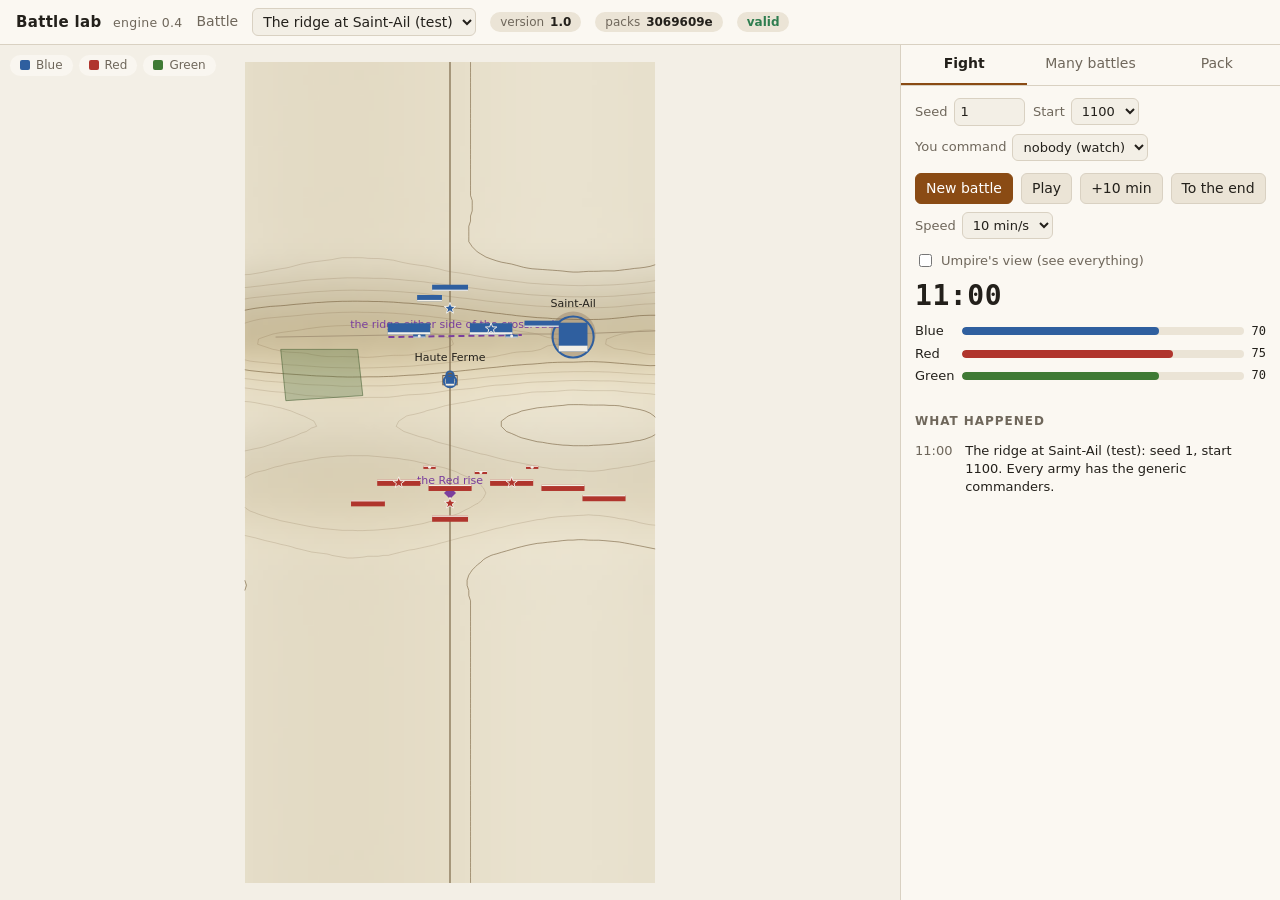
==== commit 926ec971: "Release 4: campaign verdict, orders from the map, causes, and the view contract - stakes.js and a `s" ====
--- a/lab.html
+++ b/lab.html
@@ -1180,6 +1180,28 @@
     { what: 'Prussian killed and wounded (median)', losses: 'PR', median: [5000, 8000] },
   ] },
   victory: { attacker: 'FR', decisive: { holds: 'ba', within: 600, morale: 40 }, catastropheBefore: 1080, marginal: 'ridgeCentre' },
+  // (release 4) plans the strategy bench fights beside doing nothing and the historical orders (tools/strategies.js): opening orders, given
+  // at the start as a player would give them. expect.idleLoses is a judgment, not a record: with both allied armies on the field by evening,
+  // an army that sits still should be attacked.
+  strategies: {
+    centre: { name: 'Three corps at the ridge at 11:00', orders: [
+      { to: 'grandBattery', action: 'bombard', objective: { place: 'ridgeCentre' } }, { to: 'reille', action: 'attack', objective: { place: 'ridgeRightCentre' } },
+      { to: 'derlon', action: 'attack', objective: { place: 'ridgeCentre' } }, { to: 'lobau', action: 'attack', objective: { place: 'ridgeCentre' } }] },
+    expect: { idleLoses: true },
+  },
+  // (release 4) what the day meant for Napoleon's campaign, beside the field's grade (stakes.js reads these in order; tiers and the 5% are est.)
+  stakes: { side: 'FR',
+    brief: 'What the day demands: Wellington beaten before Blücher can join him. Together they outnumber you on this field by about two to one. A day that ends with Wellington still on his ridge is a day lost, however few men it costs.',
+    rules: [
+      { if: { ownBroken: true }, tier: 5, title: 'The army destroyed', text: 'Your army has broken and the road to Paris is open. In 1815 Napoleon abdicated four days after such a day.' },
+      { if: { grade: 'catastrophe' }, tier: 5, title: 'The army destroyed', text: 'Your army has broken and the road to Paris is open. In 1815 Napoleon abdicated four days after such a day.' },
+      { if: { enemyBroken: 'AL', grade: 'Decisive' }, tier: 1, title: 'Wellington destroyed', text: 'Wellington’s army is broken and you stand across the Brussels road. Blücher must now fight you alone or fall back.' },
+      { if: { enemyBroken: 'AL' }, tier: 2, title: 'Wellington beaten', text: 'Wellington’s army has broken. Blücher is still on your flank, but the allies are no longer joined.' },
+      { if: { grade: 'Marginal French' }, tier: 3, title: 'The ridge won, the armies unbeaten', text: 'You hold the centre of Wellington’s ridge at nightfall, but his army is unbroken and the Prussians are on your flank. Nothing is settled.' },
+      { if: { grade: 'Marginal Allied' }, tier: 4, title: 'The army saved, the field given up', text: 'You drew the army off in order. Wellington and Blücher have joined, and the campaign of separating them has failed.' },
+      { if: { unhurt: ['AL', 0.05] }, tier: 4, flat: true, title: 'A day given away', text: 'You never seriously attacked Wellington. He still holds his ridge, Blücher has joined him, and tomorrow you face both. Light losses count for nothing here: the day was the one thing you could not spare.' },
+      { tier: 4, title: 'Wellington still on his ridge', text: 'Your attacks did not break Wellington, and Blücher has joined him. Tomorrow you face both armies with the men you have left.' },
+    ] },
   // the corps by name, for the log
   corpsNames: { bulow: "Bülow's IV Corps", pirch: "Pirch's II Corps", zieten: "Zieten's I Corps", hal: "Prince Frederik's corps from Hal", grouchy: "Grouchy's wing" },
   /* (phase 2) the turning points the after-action report and the calibration watch, by when: taken (a place passes to a side; after: only
@@ -1622,6 +1644,24 @@
   // 600 m; marginal if at the end the French hold the three brook villages the day was fought for, or the Prussians have drawn off. In 1815 the
   // Prussian centre broke at Ligny about 20:00 and the army drew off in the night, in order, toward Wavre: a French victory short of decisive
   victory: { attacker: 'FR', decisive: { holds: 'bussy', within: 600, morale: 40 }, marginal: { holds: ['ligny'] }, drawnOff: true },
+  // (release 4) plans the strategy bench fights beside doing nothing and the historical orders (tools/strategies.js)
+  strategies: {
+    villages: { name: 'Every corps at the villages at once', orders: [
+      { to: 'vandamme', action: 'attack', objective: { place: 'stamand' } }, { to: 'gerard', action: 'attack', objective: { place: 'ligny' } },
+      { to: 'drouot', action: 'attack', objective: { place: 'ligny' } }] },
+    expect: {},
+  },
+  // (release 4) what the day meant for Napoleon's campaign (stakes.js; tiers and the 6% are est.)
+  stakes: { side: 'FR',
+    brief: 'What the day demands: Blücher beaten so thoroughly that he cannot come to Wellington’s help. Holding the villages at nightfall is not enough if his army marches away in order.',
+    rules: [
+      { if: { ownBroken: true }, tier: 5, title: 'The army destroyed', text: 'Your army has broken on the first great day of the campaign. Nothing now stands between the allies and the frontier.' },
+      { if: { enemyBroken: 'PR', grade: 'Decisive' }, tier: 1, title: 'Blücher destroyed', text: 'The Prussian army is broken and its headquarters taken. Wellington must now face you alone.' },
+      { if: { enemyBroken: 'PR' }, tier: 2, title: 'Blücher broken', text: 'The Prussian army has broken. It will be days before it can help Wellington.' },
+      { if: { grade: 'French victory' }, tier: 3, title: 'The field won, the Prussians not destroyed', text: 'You hold the field, as Napoleon did in 1815, but the Prussian army has gone off in order. In 1815 it fell back north on Wavre and reached Napoleon’s flank at Waterloo two days later.' },
+      { if: { unhurt: ['PR', 0.06] }, tier: 4, flat: true, title: 'A day given away', text: 'You never seriously attacked Blücher. He stands unbeaten, with Wellington at Quatre Bras a few miles to the west, and the two can now join. Light losses count for nothing here.' },
+      { tier: 4, title: 'Blücher still in his villages', text: 'Your attacks did not drive Blücher from his position. He and Wellington, a few miles to the west at Quatre Bras, can now join.' },
+    ] },
   corpsNames: { vandamme: "Vandamme's III Corps", gerard: "Gérard's IV Corps", guard: 'the Imperial Guard', guardcav: 'the Guard heavy cavalry', pajol: "Pajol's cavalry", exelmans: "Exelmans' cavalry",
     milhaud: "Milhaud's cuirassiers", derlon: "d'Erlon's I Corps", lobau: "Lobau's VI Corps", zieten: "Zieten's I Corps", pirch: "Pirch's II Corps", thielmann: "Thielmann's III Corps" },
   metrics: [
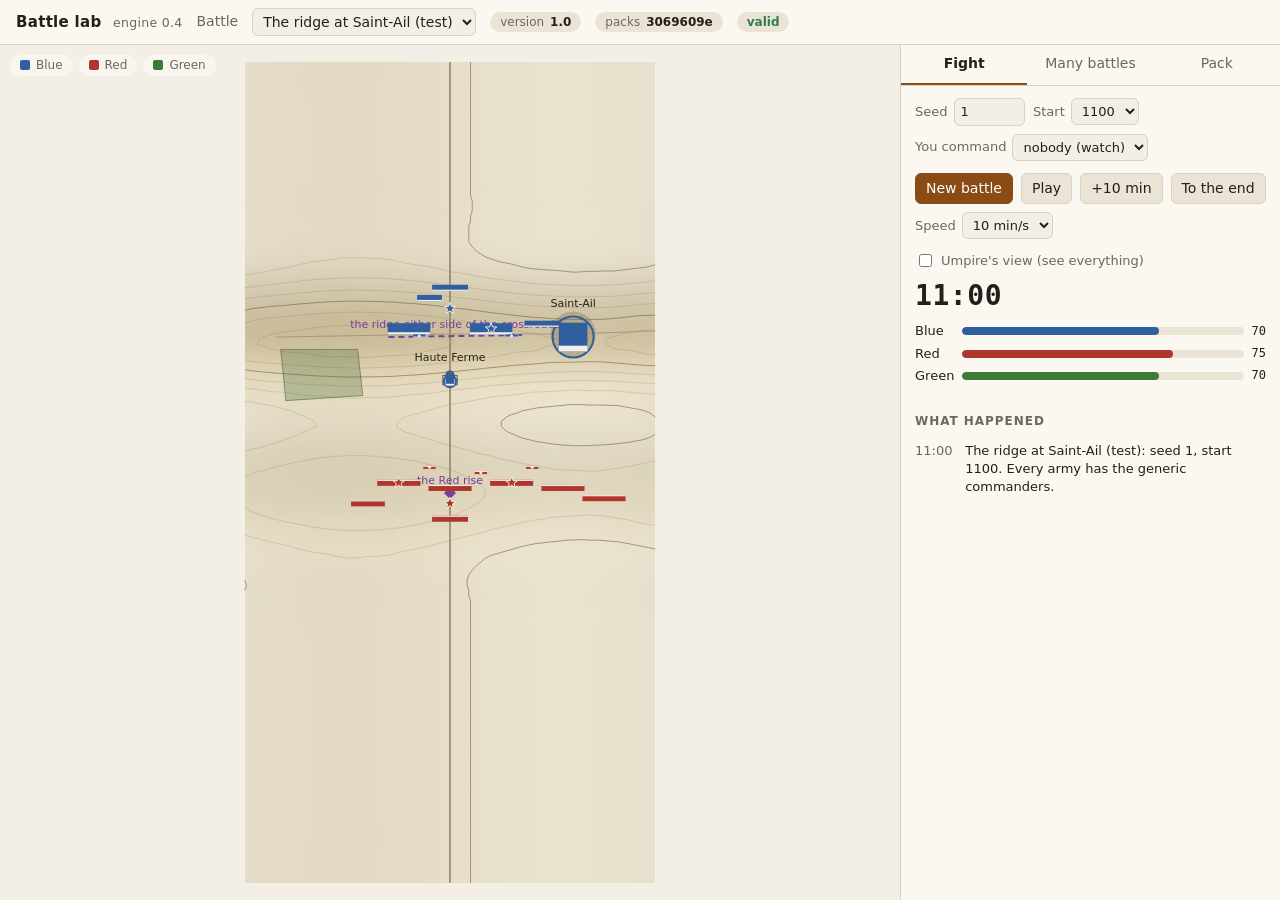
==== commit f9931ab0: "Relief view: haze, a horizon, shaded relief, and light by the hour and the weather - contract: every" ====
--- a/lab.html
+++ b/lab.html
@@ -2523,7 +2523,7 @@
     flags: {}, over: false, result: null, ai: null, ruleHooks: [], history_: [], spTaken: {},
   };
   E.fmtT = fmtT; E.W = W; E.T = T; E.TT = TT; E.hAt = hAt; E.ll2m = ll2m; E.m2ll = m2ll;
-  E.light = { sunset: SUNSET, dark: DARK, end: END, sunAt }; // (phase 2) this battle's light, computed
+  E.light = { sunset: SUNSET, dark: DARK, end: END, sunAt, date: BATTLE.battle.date, lat: CLAT, lon: CLON, humidFrom: WEATHER.humidFrom ?? null }; // (phase 2) this battle's light, computed
   E.battleId = BATTLE.id; E.sideIds = SIDE_IDS; E.sides = SIDES; E.coalition = COAL; E.footprint = footprint; E.bgVis = bgVis; E.nations = NATIONS; E.era = ERA;
   const log = (cat, text, extra = {}) => { const e = { t: E.t, cat, text, ...extra }; E.log.push(e); return e; };
   E.logEvent = log;
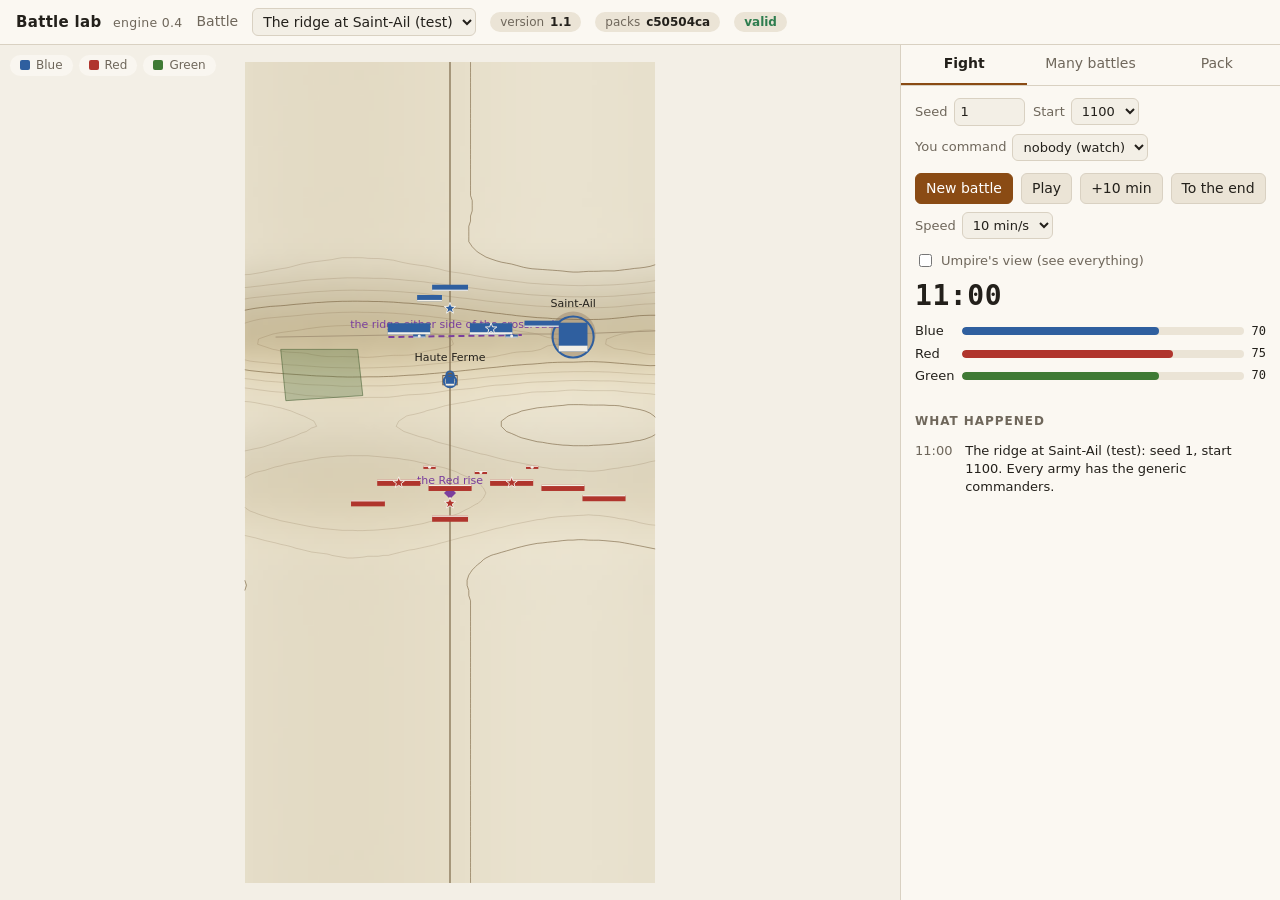
==== commit 09983319: "Measures of the core loop: tools/loop.js, its results for Waterloo and Ligny, and the record tools/l" ====
--- a/lab.html
+++ b/lab.html
@@ -215,7 +215,60 @@
     O ? { RAW: O.RAW, CORPS: O.CORPS, DIVISION: O.DIVISION, QUALITY: O.QUALITY, CALIBRE: O.CALIBRE, TRAITS: O.TRAITS, FORCES: O.FORCES } : {});
   W.LEADERS = (B.leaders || []).map(pl => { const p = P.leader(pl.id) || {}; return Object.assign({ id: pl.id, side: pl.side, name: p.name }, p.traits || {}, { rank: p.rank }, pl.at ? { at: pl.at } : {}, pl.unit ? { unit: pl.unit } : {}, pl.corps ? { corps: pl.corps } : {}, p.habits || {}); });
   const R = { id, battle: B, era, nations, W, sides: B.sides, sideIds: B.sides.map(s => s.id), coalition: Object.fromEntries(B.sides.map(s => [s.id, s.coalition || s.id])) };
+  R.chain = P.chain(B, W);
   P.resolved[id] = R; return R;
+};
+/* The chain of command as one table (12 Nov 2026). Until now a corps and a division were labels on a unit, and who commanded one was
+   worked out afresh wherever it was needed. Here every army, wing, corps and division of a battle is an entry:
+     { id, kind: 'army' | 'wing' | 'corps' | 'division', side, parent, name, commander, units, parts }
+   parent: what it answers to (a division's corps, a corps's army, or the wing a pack puts it under); commander: a leader's id, or null
+   when the battle places nobody at its head; units: the bodies that start in it, in the order of battle's order (a corps's list
+   includes its divisions' brigades; an army's own list is only the bodies that belong to no corps); parts: the entries directly
+   under it. (They are not called formations here because the era packs use that word for line, column and square.)
+   Made from what the packs already say: a unit's corps and division (the order of battle), each side's chief and corps0 (the battle),
+   and the leaders the battle places. A leader commands the corps or division that carries his id (Reille commands "reille", Jérôme
+   the division "jerome"). What that rule cannot know a battle states in its own chain block:
+     chain: { guard: { commander: 'drouot' }, guardcav: { under: 'guard' },
+              grouchy: { kind: 'wing', side: 'FR', name: "Grouchy's cavalry", commander: 'grouchy' }, pajol: { under: 'grouchy' } }
+   An entry that block names and no unit belongs to (a wing) needs its side. Membership here is the start of the battle; a brigade
+   sent to another corps by order changes its own corps, and the engine's unitsOf follows that.
+   The table is plain data and changes nothing by itself: the validator holds the packs' other command tables to it, and
+   node tools/oob.js chain <battle> prints it beside what the commanders' code works out today. */
+P.chain = function (B, W) {
+  const F = {}, given = B.chain || {}, sides = B.sides || [], sideOf = Object.fromEntries(sides.map(s => [s.id, s]));
+  const X = B.command || {}, names = Object.assign({}, B.corpsNames, X.corpsName);
+  const put = (id, kind, side, parent) => F[id] || (F[id] = { id, kind, side, parent, name: null, commander: null, units: [], parts: [] });
+  for (const s of sides) { const a = put(s.id, 'army', s.id, null); a.name = s.name || null; a.commander = s.chief || null; }
+  const enrol = (uid, side, corps, div) => {
+    if (!sideOf[side]) return; // the validator reports a unit on a side the battle does not have
+    const c = corps || sideOf[side].corps0 || null;
+    if (c) put(c, 'corps', side, side).units.push(uid); else F[side].units.push(uid); // a body with no corps answers to the army itself
+    if (div) put(div, 'division', side, c || side).units.push(uid);
+  };
+  for (const r of W.RAW || []) if (r[5] !== 'hq') enrol(r[0], r[1], (W.CORPS || {})[r[0]], (W.DIVISION || {})[r[0]]);
+  for (const G of W.FORCES || []) for (const r of G.units || []) enrol(r[0], r[1], r[7], (W.DIVISION || {})[r[0]]);
+  // the leaders a battle knows: those it places, and a commander off the map whom its command block describes (Waterloo's Grouchy)
+  const leaderSide = {}; for (const l of B.leaders || []) leaderSide[l.id] = l.side;
+  for (const [lid, o] of Object.entries(X.offmap || {})) if (o && o.leader && !leaderSide[lid]) leaderSide[lid] = X.side || (sides[0] || {}).id;
+  // what the battle states: entries of its own (a wing), and the commander, parent, name or kind of any other
+  for (const [fid, g] of Object.entries(given)) {
+    const f = F[fid] || put(fid, g.kind || 'corps', g.side || leaderSide[g.commander] || null, null);
+    if (g.kind) f.kind = g.kind; if (g.name) f.name = g.name; if (g.under) f.parent = g.under; else if (f.parent == null && f.kind !== 'army') f.parent = f.side;
+    if ('commander' in g) f.commander = g.commander || null;
+  }
+  for (const f of Object.values(F)) {
+    if (f.kind === 'army') continue;
+    if (!f.name && names[f.id]) f.name = names[f.id];
+    if (!(given[f.id] && 'commander' in given[f.id]) && leaderSide[f.id] === f.side) f.commander = f.id; // his own corps or division carries his id
+  }
+  for (const f of Object.values(F)) if (f.parent && F[f.parent]) F[f.parent].parts.push(f.id);
+  return F;
+};
+// who a corps's orders reach it through: its own commander if he is one of those listed, else the nearest above it who is
+// (a corps whose general is not written to answers through his wing's; one with no general at all through the army's)
+P.chainUp = function (F, id, listed) {
+  for (let f = F[id], n = 0; f && n < 20; f = F[f.parent], n++) if (f.commander && (!listed || listed.includes(f.commander))) return f.commander;
+  return null;
 };
 /* (phase 4e) versions. Every pack carries version: 'major.minor', raised when its numbers change (minor) or its meaning does (major);
    a replay made with other versions may not fight the same battle. P.fingerprint hashes everything a battle resolves to (its own data,
@@ -1009,7 +1062,7 @@
   { group: 'grouchy', marches: false, units: GROUCHY_FORCE, fatigue0: 20 },
 ];
 const P = root.WPacks || (typeof require === 'function' ? require('../registry.js') : null);
-P.register('battle', 'waterloo', { version: '1.1', // (4e) versions start at phase 4: 1.0 is release 3 with phases 1-3 (in band); 1.1 (phase 5): the start-of-battle setup and the LHS metric moved here from ai.js, results unchanged
+P.register('battle', 'waterloo', { version: '1.2', // (4e) versions start at phase 4: 1.0 is release 3 with phases 1-3 (in band); 1.1 (phase 5): the start-of-battle setup and the LHS metric moved here from ai.js, results unchanged; 1.2: the chain block (the chain of command as data; no number changed)
   name: 'Waterloo', date: '1815-06-18', era: 'napoleonic',
   nations: ['FR', 'GB', 'KGL', 'HAN', 'NL', 'NAS', 'BRU', 'MIX', 'PR'],
   // the armies on the field: morale at the start (est., rules doc) and the coalition each fights in (it shares places and does not fire on its own)
@@ -1437,6 +1490,12 @@
     { id: 'pirch', side: 'PR', corps: 'pirch' },
     { id: 'zieten', side: 'PR', corps: 'zieten' },
   ],
+  /* the chain of command (packs/registry.js: P.chain): every corps and division of the order of battle is an entry, commanded by the
+     leader who carries its id. Stated here is only what that rule cannot know, and it restates the command block's corpsCmd (guard
+     and guardcav both answer through Drouot), so it adds no history of its own. The Guard cavalry is put under the Guard and given no
+     general, since the battle places none. Ney is not in it: the corps he commands change with the sector the player gives him
+     (command.front). */
+  chain: { guard: { commander: 'drouot' }, guardcav: { under: 'guard' } },
   map: { LAT0, LON0, MLAT, MLON, NX, NY, CELL, WM, HM, ll2m, m2ll, H, STREAMS, LM, ROADS, SUNKEN, HEDGES, WOODS, BUILDINGS, ENCLOSURES, SANDPIT, VILLAGES, HOUSES, LABELS, EDGE_LABELS,
   NAT, RAW, OFFMAP, DEBATED, LION, rng, hashStr, QUALITY, CALIBRE, CORPS, DIVISION, TRAITS, STRONGPOINTS, OBJECTIVES, ROUTES, CHOKES, PRUSSIANS, HAL_FORCE, GROUCHY_FORCE, FORCES },
 });
@@ -1487,7 +1546,7 @@
   garance: { name: 'General Garance', nation: 'FR', army: 'RD', rank: 2, traits: { agg: 0.55, ini: 0.5, obe: 0.8, skill: 0.7, exp: 0.6 } },
   sinople: { name: 'General Sinople', nation: 'PR', army: 'GR', rank: 3, traits: { agg: 0.7, ini: 0.6, obe: 0.9, skill: 0.65, exp: 0.6 } },
 }, source: 'invented for the test battle', confidence: 'none: fiction' });
-P.register('battle', 'toy-ridge', { version: '1.0', oob: 'toy-ridge', terrain: 'toy-ridge',
+P.register('battle', 'toy-ridge', { version: '1.1', oob: 'toy-ridge', terrain: 'toy-ridge', // 1.1: the chain block
   name: 'The ridge at Saint-Ail (test)', date: '1815-07-02', era: 'napoleonic', nations: ['GB', 'NL', 'FR', 'PR'],
   // posture: how its generic commanders fight (attack, defend); reserve: the corps they hold back; objectives: what an objective is worth to
   // this army when it differs from the map's value (Red's aim is the ridge, the farm and the village only on the way; Green marches on Red's
@@ -1533,6 +1592,8 @@
   ],
   leaders: [{ id: 'azur', side: 'BL', at: ll(2000, 900) }, { id: 'cobalt', side: 'BL', unit: 'b2' }, { id: 'carmin', side: 'RD', at: ll(2000, 2800) },
     { id: 'vermillon', side: 'RD', unit: 'r1' }, { id: 'garance', side: 'RD', unit: 'r3' }, { id: 'sinople', side: 'GR', corps: 'green' }],
+  // the chain of command (packs/registry.js: P.chain): each of the test battle's generals commands the corps he rides with (invented)
+  chain: { blue1: { commander: 'cobalt' }, red1: { commander: 'vermillon' }, red2: { commander: 'garance' } },
   map: { STRONGPOINTS, OBJECTIVES, ROUTES },
 });
 })(typeof globalThis !== 'undefined' ? globalThis : this);
@@ -1612,7 +1673,7 @@
   frRetreat: [[50.4900, 4.5540], [50.4800, 4.5470], [50.4725, 4.5435], [50.4600, 4.5380]],
   prRetreat: [[50.5240, 4.5700], [50.5350, 4.5720], [50.5465, 4.5720], [50.5600, 4.5720]],
 };
-P.register('battle', 'ligny', { version: '0.1', oob: 'ligny', terrain: 'ligny',
+P.register('battle', 'ligny', { version: '0.2', oob: 'ligny', terrain: 'ligny', // 0.2: the chain block (the chain of command as data; no number changed)
   name: 'Ligny', date: '1815-06-16', era: 'napoleonic', nations: ['FR', 'PR'],
   sides: [
     { id: 'FR', name: 'French', colour: '#2f4f8f', morale0: 80, coalition: 'FR', fatigue0: 20, rallyBack: 600, chief: 'napoleon', rear: 'S', retreat: 'frRetreat', exit: [50.4725, 4.5435], rearguard: [50.4900, 4.5540], posture: 'attack',
@@ -1700,6 +1761,11 @@
   // the historical battle (ai.js): the Prussians are commanded by the generic doctrine with the habits above, and Blücher's counter-strokes
   // from the record below; the French by Napoleon's orders
   commanders: { generic: ['PR'] },
+  /* the chain of command (packs/registry.js: P.chain): what the rule "a leader commands the corps or division that carries his id" cannot know.
+     It restates the command block's corpsCmd below and adds no history of its own: Pajol's and Exelmans' corps answer through
+     Grouchy, who commands the cavalry of the right wing here; the Guard through Drouot, its heavy cavalry with it. */
+  chain: { grouchy: { kind: 'wing', side: 'FR', name: "Grouchy's cavalry", commander: 'grouchy' }, pajol: { under: 'grouchy' }, exelmans: { under: 'grouchy' },
+    guard: { commander: 'drouot' }, guardcav: { under: 'guard' } },
   /* (phase 5, stage 2) the command layer for Ligny played as Napoleon (command.js, orders.js): his corps commanders, where he can stand,
      what he can order. Est. where the accounts say nothing. Grouchy is on the field here, commanding the cavalry of the right wing (Pajol's
      and Exelmans' corps); Ney is at Quatre Bras with the left wing, so there is no field commander between Napoleon and his corps. */
@@ -2215,6 +2281,62 @@
   }
   for (const s of sideIds) if (!(B.leaders || []).some(pl => pl.side === s && (P.leader(pl.id) || {}).rank === 3)) Wn(`side ${s} has no army commander (rank 3)`);
 
+  /* ----- the chain of command (registry.js: P.chain): the table is sound, and the command block agrees with it ----- */
+  const FM = R.chain || {}, GIVEN = B.chain || {}, XC0 = B.command || null;
+  const known = new Map(); // every leader the battle knows, with his side: placed, or off the map in the command block
+  for (const pl of B.leaders || []) known.set(pl.id, pl.side);
+  for (const [lid, o] of Object.entries((XC0 || {}).offmap || {})) if (o && o.leader && !known.has(lid)) known.set(lid, XC0.side || sides[0].id);
+  for (const [fid, g] of Object.entries(GIVEN)) {
+    for (const k of Object.keys(g)) if (!['kind', 'side', 'name', 'commander', 'under'].includes(k)) E(`chain ${fid}: unknown key "${k}" (known: kind, side, name, commander, under)`);
+    if (sideIds.has(fid)) E(`chain ${fid}: an army is its side, and its commander is the side's chief; it cannot be restated here`);
+    if (g.kind && !['wing', 'corps', 'division'].includes(g.kind)) E(`chain ${fid}: kind "${g.kind}" must be wing, corps or division`);
+    if (g.under && !FM[g.under]) E(`chain ${fid}: it is put under "${g.under}", which is not in the chain`);
+  }
+  // one name, one entry: the table is keyed by id, so a label shared by two sides, two corps or a corps and a division would merge them
+  { const corpsSide = {}, divCorps = {};
+    const seen = (uid, side, corps, div) => { const c = corps || (sides.find(s => s.id === side) || {}).corps0 || null;
+      if (c) (corpsSide[c] = corpsSide[c] || new Set()).add(side); if (div) (divCorps[div] = divCorps[div] || new Set()).add(c || side); };
+    for (const r of W.RAW || []) if (r[5] !== 'hq') seen(r[0], r[1], (W.CORPS || {})[r[0]], (W.DIVISION || {})[r[0]]);
+    for (const G of W.FORCES || []) for (const r of G.units || []) seen(r[0], r[1], r[7], (W.DIVISION || {})[r[0]]);
+    for (const [c, ss] of Object.entries(corpsSide)) { if (ss.size > 1) E(`corps "${c}" has units on ${[...ss].join(' and ')}: a corps belongs to one army`); if (sideIds.has(c)) E(`corps "${c}" has a side's id: rename one`); if (divCorps[c]) E(`"${c}" is both a corps and a division: rename one`); }
+    for (const [d, cs] of Object.entries(divCorps)) { if (cs.size > 1) E(`division "${d}" has units in ${[...cs].join(' and ')}: a division belongs to one corps`); if (sideIds.has(d)) E(`division "${d}" has a side's id: rename one`); }
+  }
+  const commands = {};
+  for (const f of Object.values(FM)) {
+    if (!sideIds.has(f.side)) { E(`chain: ${f.id} has no side (an entry no unit belongs to needs side: '<id>' in the battle's chain block)`); continue; }
+    if (f.kind !== 'army') {
+      const up = FM[f.parent];
+      if (!up) E(`chain: ${f.id} answers to "${f.parent}", which is not in the chain`);
+      else if (up.side !== f.side) E(`chain: ${f.id} (${f.side}) is put under ${up.id}, which is ${up.side}'s`);
+      else if (up.kind === 'division') E(`chain: ${f.id} is put under ${up.id}, a division: nothing answers to a division but its brigades`);
+      let g = f, n = 0; while (g && g.kind !== 'army' && n++ < 20) g = FM[g.parent];
+      if (up && (!g || g.kind !== 'army')) E(`chain: ${f.id} never reaches its army (what it is put under goes round in a ring)`);
+      if (!f.units.length && !f.parts.length) Wn(`chain: ${f.id} has no units and nothing under it`);
+    }
+    if (f.commander) {
+      if (!known.has(f.commander)) E(`chain: ${f.id}'s commander "${f.commander}" is not a leader the battle places`);
+      else if (known.get(f.commander) !== f.side) E(`chain: ${f.id} (${f.side}) is commanded by ${f.commander}, who is on side ${known.get(f.commander)}`);
+      if (f.kind !== 'army') (commands[f.commander] = commands[f.commander] || []).push(f.id);
+    }
+  }
+  for (const [lid, fs] of Object.entries(commands)) if (fs.length > 1 && !fs.every(x => fs.some(y => y !== x && (FM[x].parent === y || FM[y].parent === x)))) Wn(`chain: ${lid} commands ${fs.join(' and ')}, which are not one inside the other`);
+  /* the command block's own table of who a corps's orders and reports go through (corpsCmd, else the side's default) should be what the
+     chain gives: the corps's commander if the block lists him, else the nearest above him who is listed. A warning, not an error: the
+     command layer reads its own table (command.js), so a difference is two statements of one fact that have drifted apart. */
+  if (XC0) {
+    const listed = [].concat(...Object.values(XC0.commanders || {})), mySide = XC0.side || sides[0].id, chief0 = XC0.chief || (sides.find(s => s.id === mySide) || {}).chief;
+    for (const [c, lid] of Object.entries(XC0.corpsCmd || {})) {
+      if (!FM[c] || FM[c].kind === 'army') Wn(`command: corpsCmd names corps "${c}", which no unit belongs to`);
+      if (!known.has(lid)) Wn(`command: corpsCmd sends corps "${c}" through "${lid}", who is not a leader the battle places`);
+    }
+    for (const f of Object.values(FM)) {
+      if (f.kind !== 'corps' || !sideIds.has(f.side)) continue;
+      const now = (XC0.corpsCmd || {})[f.id] || (XC0.defaultCmd || {})[f.side] || (XC0.defaultCmd || {})._ || (f.side === mySide ? chief0 : null);
+      const chain = P.chainUp(FM, f.id, listed);
+      if (now && known.has(now) && now !== chain) Wn(`command: corps ${f.id} answers through ${now} (corpsCmd or the side's default), but the chain of command leads to ${chain || 'nobody listed'}`);
+    }
+  }
+
   /* ----- the era ----- */
   if (!era.K) E(`era ${era.id}: no K constants`);
   else for (const [k, v] of Object.entries(era.K)) if (!num(v)) E(`era ${era.id}: K.${k} is not a number`);
@@ -2716,6 +2838,24 @@
   for (const L of W.LEADERS) { const l = { ...L, alive: true, wounded: false, orig: L.name }; if (L.at) { const [x, y] = ll2m(L.at[0], L.at[1]); l.x = x; l.y = y; } E.leaders[L.id] = l; if (L.unit && E.byId[L.unit]) E.byId[L.unit].leader = L.id; }
   const leaderPos = l => l.unit && E.byId[l.unit] ? [E.byId[l.unit].x, E.byId[l.unit].y] : l.x != null ? [l.x, l.y] : null;
   E.leaderPos = leaderPos;
+
+  /* ----- the chain of command (packs/registry.js: P.chain) -----
+     E.chain: every army, wing, corps and division of the battle, with its commander and what it answers to. Shared with the pack and
+     never written to. Nothing in the engine decides anything from it yet: see headOf below, and docs/DECISIONS.md. */
+  E.chain = BATTLE.chain || {};
+  // the bodies in a corps, division, wing or army now (a brigade sent to another corps by order belongs to that one from then on);
+  // a wing's and an army's are their parts' as well
+  E.unitsOf = function (id) {
+    const f = E.chain[id]; if (!f) return [];
+    const own = E.units.filter(u => u.side === f.side && (f.kind === 'division' ? u.div === id : f.kind === 'army' ? !u.corps : u.corps === id));
+    return own.concat(...f.parts.filter(p => E.chain[p].kind !== 'division').map(p => E.unitsOf(p)));
+  };
+  /* who is at the head of a corps today, as the generic commanders have always worked it out (moved here from doctrine.js unchanged):
+     the first leader the battle places who came with the corps, or carries its id, or rides with one of its bodies; null if none.
+     It is not always the corps's commander in the table (Waterloo: Blücher, who arrives with Bülow's corps, is at its head), and the
+     historical runner asks something else again (ai.js: only a leader who carries the corps's id). node tools/oob.js chain <battle>
+     lists them side by side. Making them one rule changes how battles fight, so it waits for Chris. */
+  E.headOf = (side, corps) => Object.values(E.leaders).find(l => l.side === side && l.alive !== false && (l.corps === corps || l.id === corps || (l.unit && E.byId[l.unit] && E.byId[l.unit].corps === corps))) || null;
 
   /* ----- start-of-game hidden draws ----- */
   // (phase 2) each army's ammunition wagons (battle pack): for an ammunition the army is short of, a hidden roll at the start says whether its
@@ -5554,8 +5694,7 @@
 const dist = (u, p) => p ? hyp(u.x - p[0], u.y - p[1]) : 0;
 const centroid = us => us.length ? [us.reduce((a, u) => a + u.x, 0) / us.length, us.reduce((a, u) => a + u.y, 0) / us.length] : null;
 function chiefOf(E, side) { const id = (E.sides.find(s => s.id === side) || {}).chief; return id && E.leaders[id] ? E.leaders[id] : Object.values(E.leaders).find(l => l.side === side && l.rank === 3) || null; }
-function leaderOf(E, side, corps) { // the corps' own general: placed with the corps, or riding with one of its units; else the chief
-  return Object.values(E.leaders).find(l => l.side === side && l.alive !== false && (l.corps === corps || l.id === corps || (l.unit && E.byId[l.unit] && E.byId[l.unit].corps === corps))) || chiefOf(E, side); }
+function leaderOf(E, side, corps) { return E.headOf(side, corps) || chiefOf(E, side); } // the general at the corps' head (engine.js: headOf); else the chief
 const seen = (E, side, maxAge, pred) => { const ch = chiefOf(E, side); return AI().known(E, ch ? ch.id : null, maxAge, c => (c.side ? E.coalition[c.side] !== E.coalition[side] : true) && (!pred || pred(c)), E.coalition[side]); };
 function partnerEngaged(E, side) { return E.sideIds.some(s => s !== side && E.coalition[s] === E.coalition[side] && E.engaged && Object.keys(E.engaged).some(k => E.units.some(u => u.side === s && u.corps === k))) || E.sideIds.some(s => s !== side && E.coalition[s] === E.coalition[side] && E.flags[s.toLowerCase() + 'Engaged']); }
 const formedOf = (E, side) => E.units.filter(u => u.side === side && E.formed(u) && u.onMap);
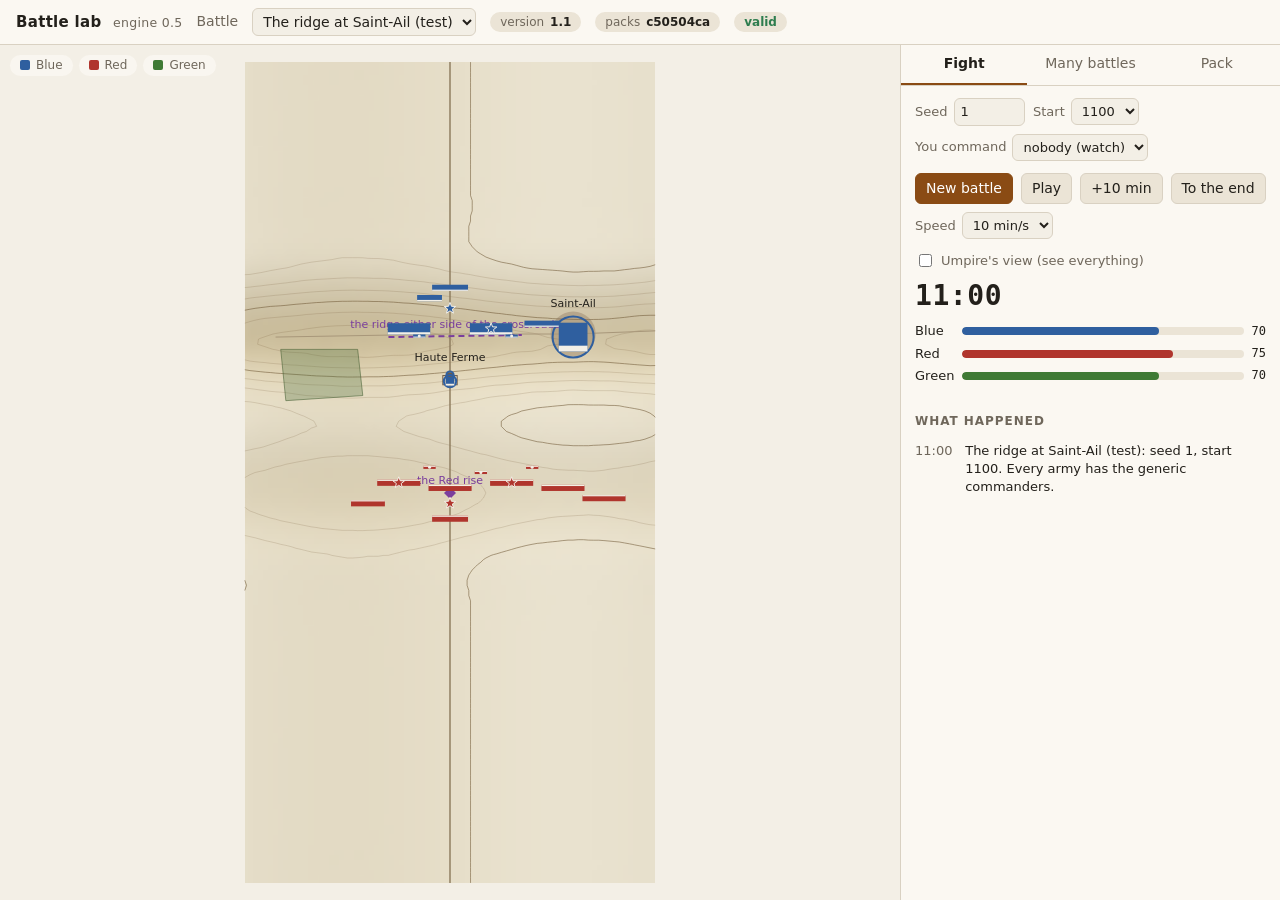
==== commit 6c509654: "Dice: the speed test and the strategy bench made to hold, on Chris's say; the site rebuilt Chris, as" ====
--- a/lab.html
+++ b/lab.html
@@ -92,7 +92,7 @@
 <body>
 <div class="wrap">
   <header>
-    <h1>Battle lab <small>engine 0.4</small></h1>
+    <h1>Battle lab <small>engine 0.5</small></h1>
     <label class="muted" for="battle">Battle</label>
     <select id="battle"></select>
     <span class="chip" id="vchip"></span>
@@ -2470,16 +2470,48 @@
 /* ---------------- calibration constants (est.): the era's, in its pack ---------------- */
 const K = ERA.K;
 
-/* ---------------- RNG with logged draws ---------------- */
-function makeRng(seed) {
-  let s = seed >>> 0; const counts = {};
-  const raw = () => { s = (s + 0x6D2B79F5) >>> 0; let t = s; t = Math.imul(t ^ t >>> 15, t | 1); t ^= t + Math.imul(t ^ t >>> 7, t | 61); return ((t ^ t >>> 14) >>> 0) / 4294967296; };
-  const r = (why) => { counts[why || '?'] = (counts[why || '?'] || 0) + 1; return raw(); };
-  r.counts = counts;
-  r.normal = (why) => { const u = Math.max(1e-9, r(why)), v = r(why); return Math.sqrt(-2 * Math.log(u)) * Math.cos(2 * Math.PI * v); };
-  r.logn = (sig, why) => Math.exp(sig * r.normal(why) - sig * sig / 2);
-  r.tri = (a, m, b, why) => { const u = r(why), f = (m - a) / (b - a); return u < f ? a + Math.sqrt(u * (b - a) * (m - a)) : b - Math.sqrt((1 - u) * (b - a) * (b - m)); };
-  r.range = (a, b, why) => a + (b - a) * r(why);
+/* ---------------- dice ---------------- */
+/* Every draw names its purpose and, where it has one, whose draw it is: rnd('shock', attacker.id, defender.id).
+   A draw is not the next number of a sequence. It is a hash of the battle's seed, the purpose, whose draw it is, the tick, and how many
+   times that same draw has already been asked for in the tick (a normal deviate asks twice). So a brigade's luck in a given minute is
+   the same whatever else happened first: change one order and only the draws that order reaches change, which is what lets two
+   plans be compared on the same dice (common random numbers; docs/METHOD.md, section 4). Rule 6 holds as before: the same seed and
+   the same orders give the same battle.
+   A new draw must say whose it is, with ids that mean the same thing in two battles (a unit, a leader, a side, a place, an order's
+   recipient), never a running number: two draws with the same purpose, owner and tick share one count, and are then tied to each
+   other's order. tools/test_dice.js holds the engine to this.
+   Two older designs are kept for measuring against (tools/dice_compare.js), chosen with create({ dice }); nothing else uses them:
+     'single'   one sequence feeds every draw in the order the draws happen (the engine up to version 0.4)
+     'purpose'  a sequence for each purpose, seeded from the battle's seed and the purpose's name
+   create({ diceTrace: new Map() }) records every draw under its identity, "purpose|who|whom|tick|n". counts (draws by purpose) is
+   kept in every design: the reference battles' hash includes the number of dice drawn. */
+function makeRng(seed, opts = {}) {
+  const mode = opts.mode || 'keyed'; if (!['keyed', 'purpose', 'single'].includes(mode)) throw new Error(`dice "${mode}": keyed, purpose or single`);
+  const tickOf = opts.tick || (() => 0), trace = opts.trace || null;
+  const fmix = h => { h ^= h >>> 16; h = Math.imul(h, 0x85EBCA6B); h ^= h >>> 13; h = Math.imul(h, 0xC2B2AE35); return (h ^ h >>> 16) >>> 0; }; // (MurmurHash3's 32-bit finaliser)
+  const hs = new Map(), hash = k => { if (k == null) return 0; let h = hs.get(k); if (h === undefined) { const str = String(k); h = 0x811C9DC5; for (let i = 0; i < str.length; i++) h = Math.imul(h ^ str.charCodeAt(i), 0x01000193); h = fmix(h) || 1; hs.set(k, h); } return h; }; // (FNV-1a, then mixed)
+  const mulberry = s => { let t = s; t = Math.imul(t ^ t >>> 15, t | 1); t ^= t + Math.imul(t ^ t >>> 7, t | 61); return ((t ^ t >>> 14) >>> 0) / 4294967296; };
+  const seedMix = fmix((seed >>> 0) + 0x9E3779B9), counts = {};
+  let s = seed >>> 0; const streams = new Map(); let seenTick = -1; const asked = new Map();
+  const r = (why, a, b) => {
+    why = why || '?'; counts[why] = (counts[why] || 0) + 1;
+    let v, id = 0, n = 0;
+    if (mode === 'keyed' || trace) {
+      const tick = tickOf(); if (tick !== seenTick) { asked.clear(); seenTick = tick; }
+      id = fmix((fmix((fmix(seedMix ^ hash(why)) + hash(a)) >>> 0) ^ Math.imul(hash(b), 0x9E3779B1)) + Math.imul(tick + 1, 0x7F4A7C15));
+      n = asked.get(id) || 0; asked.set(id, n + 1);
+    }
+    if (mode === 'keyed') v = fmix(id ^ Math.imul(n + 1, 0x632BE5AB)) / 4294967296;
+    else if (mode === 'purpose') { let st = streams.get(why); if (st === undefined) st = fmix(seedMix ^ hash(why)); st = (st + 0x6D2B79F5) >>> 0; streams.set(why, st); v = mulberry(st); }
+    else { s = (s + 0x6D2B79F5) >>> 0; v = mulberry(s); }
+    if (trace) trace.set(why + '|' + (a ?? '') + '|' + (b ?? '') + '|' + seenTick + '|' + n, v);
+    return v;
+  };
+  r.counts = counts; r.mode = mode; // (the multipliers above are arbitrary odd constants for mixing bits; they are not calibration)
+  r.normal = (why, a, b) => { const u = Math.max(1e-9, r(why, a, b)), v = r(why, a, b); return Math.sqrt(-2 * Math.log(u)) * Math.cos(2 * Math.PI * v); };
+  r.logn = (sig, why, a, b) => Math.exp(sig * r.normal(why, a, b) - sig * sig / 2);
+  r.tri = (lo, m, hi, why, a, b) => { const u = r(why, a, b), f = (m - lo) / (hi - lo); return u < f ? lo + Math.sqrt(u * (hi - lo) * (m - lo)) : hi - Math.sqrt((1 - u) * (hi - lo) * (hi - m)); };
+  r.range = (lo, hi, why, a, b) => lo + (hi - lo) * r(why, a, b);
   return r;
 }
 
@@ -2634,7 +2666,7 @@
 /* ================= engine ================= */
 function create(opts = {}) {
   const seed = opts.seed ?? (Math.random() * 1e9) | 0;
-  const rnd = makeRng(seed);
+  const rnd = makeRng(seed, { mode: opts.dice, tick: () => E.tick, trace: opts.diceTrace });
   const scenario = opts.scenario || '1100', history = opts.history || 'uncertain';
   const START = STARTS[scenario] || STARTS[Object.keys(STARTS)[0]]; // the start (battle pack); an unknown one is the first
   const E = {
@@ -2644,6 +2676,7 @@
     pathCost: {}, losCache: new Map(), metrics: Object.fromEntries([...(BATTLE.battle.metrics || []).map(m => m.id), 'guardAttack', ...SIDE_IDS.map(x => x.toLowerCase() + 'Break')].map(k => [k, null])),
     flags: {}, over: false, result: null, ai: null, ruleHooks: [], history_: [], spTaken: {},
   };
+  E.orderKey = o => `${o.kind || ''}:${o.obj || ''}:${(o.units || []).join('+')}`; // what an order says, for the dice
   E.fmtT = fmtT; E.W = W; E.T = T; E.TT = TT; E.hAt = hAt; E.ll2m = ll2m; E.m2ll = m2ll;
   E.light = { sunset: SUNSET, dark: DARK, end: END, sunAt, date: BATTLE.battle.date, lat: CLAT, lon: CLON, humidFrom: WEATHER.humidFrom ?? null }; // (phase 2) this battle's light, computed
   E.battleId = BATTLE.id; E.sideIds = SIDE_IDS; E.sides = SIDES; E.coalition = COAL; E.footprint = footprint; E.bgVis = bgVis; E.nations = NATIONS; E.era = ERA;
@@ -2656,7 +2689,7 @@
   const DRY_FROM = START.dryFrom ?? START.t; // the ground dries from this minute (after the rain stops)
   const SX = Math.ceil(WM / 100) + 1, SY = Math.ceil(HM / 100) + 1; E.SX = SX; E.SY = SY;
   E.smoke = new Float32Array(SX * SY); let smokeTmp = new Float32Array(SX * SY);
-  E.wind.dir = history === 'strict' ? 270 : 270 + rnd.normal('wind') * 25; E.wind.speed = history === 'strict' ? 1.0 : clamp(1.0 + rnd.normal('wind') * 0.35, 0.4, 2.2);
+  E.wind.dir = history === 'strict' ? 270 : 270 + rnd.normal('wind', 'direction') * 25; E.wind.speed = history === 'strict' ? 1.0 : clamp(1.0 + rnd.normal('wind', 'speed') * 0.35, 0.4, 2.2);
   E.gustT = E.t + rnd.range(20, 60, 'gust');
   const smokeAt = (x, y) => samp(E.smoke, x, y, SX, SY, 100);
   function addSmoke(x, y, amt) { const c = clamp(Math.round(x / 100), 0, SX - 1), r = clamp(Math.round(y / 100), 0, SY - 1); E.smoke[r * SX + c] += amt; }
@@ -2862,7 +2895,7 @@
   // wagon is near, far back (reachable from a set minute) or lost. Any other ammunition is always to hand.
   E.wagons = {};
   for (const sd of SIDES) for (const [kind, w] of Object.entries(sd.wagons || {})) {
-    const r = rnd(w.roll || kind + ' wagon'), state = r < w.near ? 'near' : r < w.near + w.far ? 'far' : 'lost';
+    const r = rnd(w.roll || kind + ' wagon', sd.id), state = r < w.near ? 'near' : r < w.near + w.far ? 'far' : 'lost';
     (E.wagons[sd.id] = E.wagons[sd.id] || {})[kind] = { state, from: w.farFrom, short: w.short };
     log('hidden', w.says[state], { cause: 'start roll' });
   }
@@ -2895,10 +2928,11 @@
     const fp = from ? leaderPos(from) : null, tp = to ? leaderPos(to) : (o.unitTo && E.byId[o.unitTo] ? [E.byId[o.unitTo].x, E.byId[o.unitTo].y] : null);
     const dist = fp && tp ? hyp(fp[0] - tp[0], fp[1] - tp[1]) : 1500;
     const OR = ERA.orders, wr = (from && from.writes) || OR.write; // minutes to write: the sender's habit (leader file), else the era's
-    const write = o.writeMin ?? rnd.range(wr[0], wr[1], 'order writing') * (o.urgent ? 0.5 : 1);
+    // (an order's draws are keyed by what it says, never by its id: ids are running numbers and shift when another order is added)
+    const write = o.writeMin ?? rnd.range(wr[0], wr[1], 'order writing', o.to || o.unitTo || o.from, E.orderKey(o)) * (o.urgent ? 0.5 : 1);
     const speed = (OR.rider * (1 - OR.riderWet * E.wet) * 1000 / 60); // cross-country rider, m/min
     const ride = o.rideMin ?? dist / speed;
-    const interp = o.interpMin ?? (o.direct ? rnd.range(OR.interpDirect[0], OR.interpDirect[1], 'interpretation') : rnd.range(OR.interp[0], OR.interp[1], 'interpretation'));
+    const interp = o.interpMin ?? (o.direct ? rnd.range(OR.interpDirect[0], OR.interpDirect[1], 'interpretation', o.to || o.unitTo || o.from, E.orderKey(o)) : rnd.range(OR.interp[0], OR.interp[1], 'interpretation', o.to || o.unitTo || o.from, E.orderKey(o)));
     o.sentAt = E.t; o.arriveAt = E.t + write + ride; o.actAt = o.arriveAt + interp; o.status = 'riding';
     E.orders.push(o); return o;
   };
@@ -3184,9 +3218,9 @@
         // shells can fire buildings
         if (e.spSec && e.spSec.burnable && u.shells > 0 && !e.spSec.burnt) {
           const p = 1 - Math.pow(1 - wp.fireBuildings * (u.task.incendiary ? 3 : 1), u.shells * 2 * rate * vis);
-          if (rnd('building fire') < p) burnSection(E.spById[e.spId], e.spSec, u);
+          if (rnd('building fire', u.id, e.spId) < p) burnSection(E.spById[e.spId], e.spSec, u);
         }
-        if (served(e) && rnd('caisson') < wp.caisson * Math.min(10, hits)) { addDmg(e, 0.5, 'art', false, u); e.coh -= 10; log('event', `A caisson explodes in ${e.name}'s battery.`, { side: e.side, unit: e.id }); }
+        if (served(e) && rnd('caisson', u.id, e.id) < wp.caisson * Math.min(10, hits)) { addDmg(e, 0.5, 'art', false, u); e.coh -= 10; log('event', `A caisson explodes in ${e.name}'s battery.`, { side: e.side, unit: e.id }); }
       }
     }
   }
@@ -3202,7 +3236,7 @@
       let l = losU(u, e, 2.2);
       if (!l.clear && e.spSec) { const d0 = hyp(e.x - u.x, e.y - u.y) || 1, k = Math.max(0, 1 - e.spSec.r * 0.85 / d0); l = los(u.x, u.y, 2.2, u.x + (e.x - u.x) * k, u.y + (e.y - u.y) * k, 3); }
       let vis = 0;
-      if (l.clear && rnd('art spotting') < Math.max(0.15, l.trans)) { const half = los(u.x, u.y, 2.2, e.x, e.y, 0.9); vis = half.clear ? 1 : 0.5; }
+      if (l.clear && rnd('art spotting', u.id, e.id) < Math.max(0.15, l.trans)) { const half = los(u.x, u.y, 2.2, e.x, e.y, 0.9); vis = half.clear ? 1 : 0.5; }
       else if (area) { const c = E.contacts[COAL[u.side]][e.id]; if (c && E.t - c.t < 30 && hyp(c.x - e.x, c.y - e.y) < 200) vis = 0.2; else if (polyDist(e.x, e.y, area) < 350 && !e.held) vis = E.K.BLIND; }
       if (!vis) continue;
       if (area && polyDist(e.x, e.y, area) > 500 && r > 600) continue;
@@ -3269,13 +3303,13 @@
     const volley = dmg.get(a.id) ? clamp(dmg.get(a.id).mus / Math.max(1, a.str) * 100 / 3, 0, 2) * 10 : 0;
     const formD = (FORMS[d.form] && FORMS[d.form].meleeD) ?? A(d).meleeD ?? 1; // how well its formation, else its arm, stands an assault
     const resolve = d.coh * d.q * melee * formD * fresh(d) * lead(d) + volley;
-    const ratio = push / Math.max(1, resolve) * rnd.logn(K_.SHOCK_SIGMA, 'shock test');
+    const ratio = push / Math.max(1, resolve) * rnd.logn(K_.SHOCK_SIGMA, 'shock test', a.id, d.id);
     const where = tgt.sp ? `${tgt.sec.name} of ${tgt.sp.name}` : d.name;
     const bloody = (tgt.sec && cover <= 0.3) || d.status === 'disordered';
     const wallD = tgt.sec && cover <= 0.3 ? K_.WALL_SHOCK : 1; // defenders behind walls are hardly shaken by an assault they beat off (est.)
-    if (bloody) { const fa = rnd.range(0.02, 0.05, 'melee'), fd = rnd.range(0.02, 0.05, 'melee') * (tgt.sec && cover <= 0.3 ? K_.WALL_MELEE : 1); addCas(a, a.str * fa, 'melee'); addCas(d, d.str * fd, 'melee'); }
+    if (bloody) { const fa = rnd.range(0.02, 0.05, 'melee', a.id, d.id), fd = rnd.range(0.02, 0.05, 'melee', d.id, a.id) * (tgt.sec && cover <= 0.3 ? K_.WALL_MELEE : 1); addCas(a, a.str * fa, 'melee'); addCas(d, d.str * fd, 'melee'); }
     if (ratio < K_.SHOCK_REPULSE) {
-      a.coh -= 10 + rnd('shock') * 10; d.coh -= 2 * wallD; a.stalemates = 0;
+      a.coh -= 10 + rnd('shock', a.id, d.id) * 10; d.coh -= 2 * wallD; a.stalemates = 0;
       const c = E.cause(`${a.name}'s attack on ${where} was thrown back (push ${push.toFixed(0)} against resolve ${resolve.toFixed(0)})`);
       log('combat', `${a.name} is thrown back from ${where}.`, { side: a.side, unit: a.id, cause: c });
       repulse(a, c);
@@ -3283,17 +3317,17 @@
     } else if (ratio < K_.SHOCK_WIN && K_.MELEE_LOCK && !tgt.sec && !served(d)) {
       lockMelee(a, d); // (2f) neither gives way: hand to hand, until one side breaks or draws off
     } else if (ratio < K_.SHOCK_WIN) {
-      a.coh -= 3; d.coh -= 3 * wallD; a.stalemates = (a.stalemates || 0) + 1; a.standoffUntil = E.tick + 3 + Math.floor(rnd('firefight length') * 4);
+      a.coh -= 3; d.coh -= 3 * wallD; a.stalemates = (a.stalemates || 0) + 1; a.standoffUntil = E.tick + 3 + Math.floor(rnd('firefight length', a.id, d.id) * 4);
       if (a.stalemates >= 4) { a.coh -= 5; }
     } else if (tgt.sec && cover <= 0.3 && a.gateBonus && K_.GATE_HOLD && !d.outOfAmmo && d.coh >= K_.GATE_HOLD && !tgt.sec.burnt) {
       // a gate broken in against defenders still in good order: the party that got in is shut in and killed, as at Hougoumont's north gate
-      addCas(a, a.str * rnd.range(0.01, 0.03, 'shut in'), 'melee'); a.coh -= 8; d.coh -= 4; a.stalemates = (a.stalemates || 0) + 1; a.standoffUntil = E.tick + 3 + Math.floor(rnd('firefight length') * 4);
+      addCas(a, a.str * rnd.range(0.01, 0.03, 'shut in', a.id, d.id), 'melee'); a.coh -= 8; d.coh -= 4; a.stalemates = (a.stalemates || 0) + 1; a.standoffUntil = E.tick + 3 + Math.floor(rnd('firefight length', a.id, d.id) * 4);
       log('combat', `The men who broke into ${where} are shut in and cut down; the defenders close the gate behind them.`, { side: d.side, unit: d.id, important: !!tgt.sp });
     } else if (tgt.sec && cover <= 0.3 && !a.gateBonus && !d.outOfAmmo && d.coh >= K_.WALL_HOLD && !tgt.sec.burnt) {
       // walls hold unless a gate is broken, the defenders' cartridges are gone, or they are already shaken to pieces
-      a.coh -= 4; d.coh -= 2 * wallD; a.stalemates = (a.stalemates || 0) + 1; a.standoffUntil = E.tick + 3 + Math.floor(rnd('firefight length') * 4);
+      a.coh -= 4; d.coh -= 2 * wallD; a.stalemates = (a.stalemates || 0) + 1; a.standoffUntil = E.tick + 3 + Math.floor(rnd('firefight length', a.id, d.id) * 4);
     } else {
-      d.coh -= 15 + rnd('shock') * 10; a.coh -= 4; a.stalemates = 0;
+      d.coh -= 15 + rnd('shock', a.id, d.id) * 10; a.coh -= 4; a.stalemates = 0;
       const c = E.cause(`${a.name} broke into ${where} (push ${push.toFixed(0)} against resolve ${resolve.toFixed(0)})`);
       log('combat', `${a.name} drives the defenders out of ${where}.`, { side: a.side, unit: a.id, cause: c, important: !!tgt.sp });
       if (tgt.sec) takeSection(a, tgt.sp, tgt.sec, d, c);
@@ -3316,8 +3350,8 @@
       const wa = meleeArm(a), wd = meleeArm(d), files = u => Math.max(1, u.F / E.K.MAN_FRONT);
       const fightA = Math.min(a.str, files(a) * (wa.ranks || 1)), fightD = Math.min(d.str, files(d) * (wd.ranks || 1));
       const armour = (u, w) => 1 - (A(u).protection || 0) * (1 - (w.pen ?? 1)), sh = shelterOf(a, d, 40), flank = onFlank(d, a) ? 1.5 : 1;
-      const casD = fightA * E.K.MELEE_KILL * wa.power * armour(d, wa) * a.q * clamp(a.coh / 80, 0.3, 1.1) * flank * rnd.logn(0.25, 'melee');
-      const casA = fightD * E.K.MELEE_KILL * wd.power * armour(a, wd) * d.q * clamp(d.coh / 80, 0.3, 1.1) * (sh ? sh.K.melee ?? 1 : 1) * rnd.logn(0.25, 'melee');
+      const casD = fightA * E.K.MELEE_KILL * wa.power * armour(d, wa) * a.q * clamp(a.coh / 80, 0.3, 1.1) * flank * rnd.logn(0.25, 'melee', a.id, d.id);
+      const casA = fightD * E.K.MELEE_KILL * wd.power * armour(a, wd) * d.q * clamp(d.coh / 80, 0.3, 1.1) * (sh ? sh.K.melee ?? 1 : 1) * rnd.logn(0.25, 'melee', d.id, a.id);
       addCas(a, casA, 'melee'); addCas(d, casD, 'melee');
       const relief = u => (FORMS[u.form] && FORMS[u.form].relief) || 1;
       a.coh -= (E.K.MELEE_COH + E.K.COH_CAS * 100 * casA / Math.max(1, a.str)) / relief(a); d.coh -= (E.K.MELEE_COH + E.K.COH_CAS * 100 * casD / Math.max(1, d.str)) / relief(d);
@@ -3357,7 +3391,7 @@
   }
   function evictGarrison(sp, g, how, cause) {
     sp.garrison = null; g.spId = null; g.spSec = null;
-    const cap = how === 'assault' ? rnd.range(0.15, 0.4, 'capture') : 0.05;
+    const cap = how === 'assault' ? rnd.range(0.15, 0.4, 'capture', g.id) : 0.05;
     addCas(g, g.str * cap, 'captured');
     unhold(g, true); g.form = PLACE.leaveForm; const fp = footprint(g); g.F = fp.F; g.D = fp.D;
     breakUnit(g, cause ?? E.cause(`${g.name} driven from ${sp.name} (${how})`));
@@ -3433,8 +3467,8 @@
     { const sh = shelterOf(c, t, 60); if (sh) crossing *= sh.K.horse ?? 1; } // (2g) stakes or a palisade before the foot: horse cannot come at them
     const c0 = E.cause(`${c.name} charged ${t.name}`);
     if (charges(t)) {
-      const a = imp * Math.sqrt(c.str) * (flank ? 1.5 : 1) * rnd.logn(0.25, 'cavalry melee'), b = impetus(t) * Math.sqrt(t.str) * (t.charge ? 1 : 0.65) * rnd.logn(0.25, 'cavalry melee');
-      addCas(c, c.str * rnd.range(0.03, 0.07, 'cav cas'), 'melee'); addCas(t, t.str * rnd.range(0.03, 0.07, 'cav cas'), 'melee');
+      const a = imp * Math.sqrt(c.str) * (flank ? 1.5 : 1) * rnd.logn(0.25, 'cavalry melee', c.id, t.id), b = impetus(t) * Math.sqrt(t.str) * (t.charge ? 1 : 0.65) * rnd.logn(0.25, 'cavalry melee', t.id, c.id);
+      addCas(c, c.str * rnd.range(0.03, 0.07, 'cav cas', c.id, t.id), 'melee'); addCas(t, t.str * rnd.range(0.03, 0.07, 'cav cas', t.id, c.id), 'melee');
       if (a > b) { t.coh -= 30; c.coh -= 8; log('combat', `${c.name} rides down ${t.name}.`, { side: c.side, unit: c.id, cause: c0 }); if (t.coh < 15) breakUnit(t, c0); else giveGround(t, c, 500); maybePursue(c, t, c0); }
       else { c.coh -= 30; t.coh -= 8; log('combat', `${c.name} is beaten off by ${t.name}.`, { side: c.side, unit: c.id, cause: c0 }); if (c.coh < 15) breakUnit(c, c0); endCharge(c, true); }
       return;
@@ -3448,16 +3482,16 @@
     // infantry
     if (allRound(t.form) && !t.formTo) {
       const p = t.coh > 40 ? 0 : t.coh >= 30 ? 0.03 : 0.15;
-      if (rnd('square break-in') < p) { log('combat', `${c.name} breaks into the square of ${t.name}!`, { side: c.side, unit: c.id, cause: c0, important: true }); addCas(t, t.str * rnd.range(0.25, 0.5, 'square broken'), 'captured'); breakUnit(t, c0); maybePursue(c, t, c0); return; }
-      t.coh -= 2; addCas(t, t.str * rnd.range(0.004, 0.012, 'cav vs square'), 'mus'); addCas(c, c.str * rnd.range(0.02, 0.05, 'cav vs square'), 'mus'); c.coh -= 4;
+      if (rnd('square break-in', c.id, t.id) < p) { log('combat', `${c.name} breaks into the square of ${t.name}!`, { side: c.side, unit: c.id, cause: c0, important: true }); addCas(t, t.str * rnd.range(0.25, 0.5, 'square broken', c.id, t.id), 'captured'); breakUnit(t, c0); maybePursue(c, t, c0); return; }
+      t.coh -= 2; addCas(t, t.str * rnd.range(0.004, 0.012, 'cav vs square', t.id, c.id), 'mus'); addCas(c, c.str * rnd.range(0.02, 0.05, 'cav vs square', c.id, t.id), 'mus'); c.coh -= 4;
       endCharge(c, true); return;
     }
     t.coh -= flank ? 35 : 25;
-    const resist = t.coh * t.q * crossing ** -1 * ((FORMS[t.form] && FORMS[t.form].vsHorse) ?? FORM0.vsHorse) * (A(t).vsHorse ?? 1) * (allRound(t.formTo) ? 0.7 : 1) * rnd.logn(0.3, 'cavalry morale test');
+    const resist = t.coh * t.q * crossing ** -1 * ((FORMS[t.form] && FORMS[t.form].vsHorse) ?? FORM0.vsHorse) * (A(t).vsHorse ?? 1) * (allRound(t.formTo) ? 0.7 : 1) * rnd.logn(0.3, 'cavalry morale test', c.id, t.id);
     const attack = imp * 60 * crossing * E.K.CAV_BREAK_TEST;
     if (resist < attack) {
       log('combat', `${c.name} catches ${t.name} out of square and breaks it.`, { side: c.side, unit: c.id, cause: c0, important: true });
-      addCas(t, t.str * rnd.range(0.1, 0.3, 'ridden down'), 'captured'); breakUnit(t, c0); c.coh -= 8; maybePursue(c, t, c0);
+      addCas(t, t.str * rnd.range(0.1, 0.3, 'ridden down', c.id, t.id), 'captured'); breakUnit(t, c0); c.coh -= 8; maybePursue(c, t, c0);
     } else {
       log('combat', `${t.name} beats off ${c.name}.`, { side: t.side, unit: t.id, cause: c0 });
       c.coh -= 15; addCas(c, c.str * 0.05, 'mus'); t.coh += 5; endCharge(c, true);
@@ -3467,7 +3501,7 @@
     const cc = SIDE_BY[c.side].cavChief, L = c.leader ? E.leaders[c.leader] : (cc ? E.leaders[cc] : null); // a brigade with no leader of its own: the army's cavalry chief
     const agg = L ? L.agg : 0.6, skill = L ? L.skill : 0.6;
     const p = clamp(agg * (1 - skill) * 1.5, 0, 0.9);
-    if (rnd('uncontrolled pursuit') < p) {
+    if (rnd('uncontrolled pursuit', c.id, t.id) < p) {
       const dir = bearing(t.x - c.x, t.y - c.y), v = fvec(dir), dest = [clamp(c.x + v[0] * 1400, 50, WM - 50), clamp(c.y + v[1] * 1400, 50, HM - 50)];
       c.charge = null; c.pursuing = true; c.task = { kind: 'pursue', at: dest, since: E.t, cause }; c.path = [dest]; c.pace = 'trot';
       log('combat', `${c.name} gallops on out of control after the fugitives.`, { side: c.side, unit: c.id, cause, important: true });
@@ -3489,7 +3523,7 @@
   function applyDamage() {
     for (const [id, d] of dmg) {
       const u = E.byId[id]; if (!alive(u)) continue;
-      const before = u.str, tot = (d.mus + d.art) * rnd.logn(0.2, 'casualty noise');
+      const before = u.str, tot = (d.mus + d.art) * rnd.logn(0.2, 'casualty noise', id);
       if (served(u)) { const crewLoss = Math.min(u.str, tot / CREW); u.str = Math.max(0, u.str - crewLoss); u.killed += crewLoss * CREW * E.K.KW_RATIO; u.wounded += crewLoss * CREW * (1 - E.K.KW_RATIO); u.coh -= tot / 40 * 3; u.lastHit = E.tick; continue; } // casualties capped at the crew: about 12 gunners a gun
       addCas(u, tot, 'fire');
       const pct = tot / Math.max(1, before) * 100, artShare = d.art / Math.max(1e-6, d.mus + d.art), flankShare = d.flank / Math.max(1e-6, d.mus + d.art);
@@ -3574,10 +3608,10 @@
       const prev = u.status;
       if (u.status === 'broken') {
         // rally: no enemy within 800 m for 15-30 min and a leader near
-        if (!near(u.x, u.y, 800, e => isEnemy(u, e) && formed(e)).length) { u.rallyT = (u.rallyT || 0) + 2; if (!u.rallyNeed) u.rallyNeed = rnd.range(15, 30, 'rally'); if (u.rallyT >= u.rallyNeed && E.morale[u.side] >= 20 && !dusk) { u.status = 'disordered'; u.coh = rnd.range(30, 40, 'rally'); u.cohMax = Math.min(u.cohMax, 55); u.rallyT = 0; u.rallyNeed = 0; u.task = { kind: 'hold', since: E.t }; u.path = null; log('rally', `${u.name} rallies.`, { side: u.side, unit: u.id }); if (E.ai && E.ai.onRally) E.ai.onRally(E, u); } }
+        if (!near(u.x, u.y, 800, e => isEnemy(u, e) && formed(e)).length) { u.rallyT = (u.rallyT || 0) + 2; if (!u.rallyNeed) u.rallyNeed = rnd.range(15, 30, 'rally', u.id); if (u.rallyT >= u.rallyNeed && E.morale[u.side] >= 20 && !dusk) { u.status = 'disordered'; u.coh = rnd.range(30, 40, 'rally', u.id); u.cohMax = Math.min(u.cohMax, 55); u.rallyT = 0; u.rallyNeed = 0; u.task = { kind: 'hold', since: E.t }; u.path = null; log('rally', `${u.name} rallies.`, { side: u.side, unit: u.id }); if (E.ai && E.ai.onRally) E.ai.onRally(E, u); } }
         else u.rallyT = 0;
         // stragglers
-        if (rnd('stragglers') < 0.5) addCas(u, u.str * 0.01, 'stragglers');
+        if (rnd('stragglers', u.id) < 0.5) addCas(u, u.str * 0.01, 'stragglers');
         // pursuit by cavalry
         const cav = near(u.x, u.y, 250, e => isEnemy(u, e) && charges(e) && formed(e));
         if (cav.length) addCas(u, u.str * 0.04 * cav.length, 'captured');
@@ -3591,7 +3625,7 @@
       if (u.coh < 15) { breakUnit(u, E.cause(`${u.name}'s cohesion collapsed`)); continue; }
       u.status = u.coh >= 50 ? 'steady' : u.coh >= 30 ? 'shaken' : 'disordered';
       // raw units leave the field
-      if ((u.q <= 0.72) && u.coh < 40 && E.tick - u.lastHit < 3 && rnd('raw unit leaves') < 0.02) { u.gone = true; u.left = E.t; log('event', `${u.name} leaves the field.`, { side: u.side, unit: u.id, important: true }); E.morale[u.side] -= 1; }
+      if ((u.q <= 0.72) && u.coh < 40 && E.tick - u.lastHit < 3 && rnd('raw unit leaves', u.id) < 0.02) { u.gone = true; u.left = E.t; log('event', `${u.name} leaves the field.`, { side: u.side, unit: u.id, important: true }); E.morale[u.side] -= 1; }
     }
     // (8) the army feels its losses: men killed, wounded or taken since the last tick, as a share of its strength at the start
     for (const s of SIDE_IDS) { if (E.K.MORALE_CAS && E.lossAcc[s]) E.morale[s] -= E.K.MORALE_CAS * E.lossAcc[s] / Math.max(1, E.armyStr0[s]) * 100; E.lossAcc[s] = 0; }
@@ -3600,7 +3634,7 @@
       E.morale[s] = clamp(E.morale[s], 0, 100);
       if (E.morale[s] < 20) {
         if (!E.flags[s + 'Broken']) { E.flags[s + 'Broken'] = E.t; E.metrics[s.toLowerCase() + 'Break'] = E.t; log('army', `The ${SIDE_BY[s].name} army is breaking.`, { side: s, important: true }); }
-        for (const u of E.units) if (u.side === s && formed(u) && !served(u)) { const p = clamp(0.05 * (1 + (55 - u.coh) / 20) / u.q, 0.01, 0.5); if (rnd('army rout') < p) breakUnit(u, E.cause('The army was breaking')); }
+        for (const u of E.units) if (u.side === s && formed(u) && !served(u)) { const p = clamp(0.05 * (1 + (55 - u.coh) / 20) / u.q, 0.01, 0.5); if (rnd('army rout', u.id) < p) breakUnit(u, E.cause('The army was breaking')); }
       }
     }
   }
@@ -3638,8 +3672,8 @@
           const underFire = near(mx, my, 350, e => isEnemy(u, e) && formed(e)).length > 0 || E.tick - u.lastHit < 2;
           const wg = (E.wagons[u.side] || {})[u.ammoKind]; // the wagon for its ammunition, if its army is short of it
           const available = !wg || wg.state === 'near' || (wg.state === 'far' && E.t >= wg.from);
-          const p = !available ? 0 : underFire ? rnd.range(0.3, 0.6, 'resupply odds') : 0.95;
-          if (rnd('resupply') < p) { u.ammo = Math.min(50, u.ammo + 20); log('supply', `Cartridges get through to ${sp.name}.`, { side: u.side, unit: u.id }); }
+          const p = !available ? 0 : underFire ? rnd.range(0.3, 0.6, 'resupply odds', u.id) : 0.95;
+          if (rnd('resupply', u.id) < p) { u.ammo = Math.min(50, u.ammo + 20); log('supply', `Cartridges get through to ${sp.name}.`, { side: u.side, unit: u.id }); }
           else if (wg && !available && !u.warnedAmmo) { u.warnedAmmo = true; log('supply', wg.short.replace('{place}', sp.name), { side: u.side, unit: u.id, important: true }); }
         }
       } else if (out && u.ammo < 35 && E.tick % 7 === 0 && u.task.kind !== 'march') u.ammo = Math.min(50, u.ammo + 20);
@@ -3653,8 +3687,8 @@
       if (!L.alive || L.wounded || !L.unit) continue; const u = E.byId[L.unit]; if (!u || !alive(u)) continue;
       if (E.tick - u.lastHit > 0) continue;
       const I = clamp((u.casTick || 0) / Math.max(1, u.str) * 100 / 2, 0, 1), p = (0.01 + 0.05 * I) * L.exp / 30;
-      if (rnd('leader hit') < p) {
-        const killed = rnd('leader killed') < 0.35; L.wounded = true; if (killed) L.alive = false;
+      if (rnd('leader hit', L.id) < p) {
+        const killed = rnd('leader killed', L.id) < 0.35; L.wounded = true; if (killed) L.alive = false;
         const c = E.cause(`${L.name} was ${killed ? 'killed' : 'wounded'} with ${u.name}`);
         log('leader', `${L.name} is ${killed ? 'killed' : 'wounded'}.`, { side: L.side, unit: u.id, cause: c, important: true });
         u.coh -= 10; if (L.rank >= 2) E.morale[L.side] -= 5;
@@ -3678,9 +3712,9 @@
         let obs = mine.map(o => [hyp(o.x - e.x, o.y - e.y), o]).filter(a => a[0] < 8000).sort((a, b) => a[0] - b[0]).slice(0, 4);
         let seen = false, bestR = 1e9;
         let seer = null, seenTrans = 1;
-        for (const [r, o] of obs) { const l = losU(o, e, 2.5); if (!l.clear) continue; if (rnd('sighting') < detectP(r, l.trans, e.str * (A(e).seenAs || 1)) * (e.concealed ?? 1)) { seen = true; bestR = Math.min(bestR, r); seer = o; seenTrans = l.trans; break; } }
+        for (const [r, o] of obs) { const l = losU(o, e, 2.5); if (!l.clear) continue; if (rnd('sighting', o.id, e.id) < detectP(r, l.trans, e.str * (A(e).seenAs || 1)) * (e.concealed ?? 1)) { seen = true; bestR = Math.min(bestR, r); seer = o; seenTrans = l.trans; break; } }
         if (seen && E.command) E.command.observed(seer, e, bestR, seenTrans);
-        if (seen) { const c = book[e.id] || (book[e.id] = {}); Object.assign(c, { t: E.t, x: e.x, y: e.y, form: e.form, type: e.type, str: e.str * rnd.range(0.75, 1.25, 'strength estimate') * (1 + rnd.normal('strength estimate') * 0.1 * Math.max(0, bestR / 1000 - 1)), r: bestR, id: bestR < 1000 ? e.id : (c.id || null), side: e.side, moving: e.movedTick === E.tick }); }
+        if (seen) { const c = book[e.id] || (book[e.id] = {}); Object.assign(c, { t: E.t, x: e.x, y: e.y, form: e.form, type: e.type, str: e.str * rnd.range(0.75, 1.25, 'strength estimate', side, e.id) * (1 + rnd.normal('strength estimate', side, e.id) * 0.1 * Math.max(0, bestR / 1000 - 1)), r: bestR, id: bestR < 1000 ? e.id : (c.id || null), side: e.side, moving: e.movedTick === E.tick }); }
       }
     }
   }
@@ -3772,7 +3806,7 @@
 function world(id) { id = id || root.WBATTLE || 'waterloo'; return worlds[id] || (worlds[id] = buildWorld(Packs.battle(id))); }
 // the default world is the current battle's (the game page sets WBATTLE); a battle can also be named in create({ battle })
 // (phase 4e) the engine's version: raised when a change alters how battles fight (a replay made before may not fight the same battle)
-const VERSION = '0.4';
+const VERSION = '0.5'; // 0.5: a draw is keyed by seed, purpose, owner and tick (was one sequence)
 const api = { version: VERSION, create: (opts = {}) => world(opts.battle).create(opts), world, fmtT: t => world().fmtT(t), footprint: u => world().footprint(u), hitChance: r => world().hitChance(r), bgVis: t => world().bgVis(t) };
 for (const k of ['K', 'T', 'TT', 'LOW']) Object.defineProperty(api, k, { get: () => world()[k], enumerable: true });
 root.WEngine = api;
@@ -3880,7 +3914,7 @@
   const L = E.leaders[o.to];
   // interpretation: misreading risk = (1 - clarity) x (1 - skill) x 0.5
   const clarity = o.clarity ?? 0.9, skill = L ? L.skill : 0.7;
-  if (clarity < 1 && o.kind === 'attack' && o.form && L && E.rnd('misread order') < (1 - clarity) * (1 - skill) * 0.5) {
+  if (clarity < 1 && o.kind === 'attack' && o.form && L && E.rnd('misread order', L.id) < (1 - clarity) * (1 - skill) * 0.5) {
     const alt = o.form === 'attack' ? 'mass' : o.form === 'mass' ? 'attack' : o.form;
     E.logEvent('orders', `${L.name} reads the order differently and forms ${alt === 'mass' ? 'the massed division columns' : 'columns of attack'}.`, { side: L.side, hidden: true });
     o.form = alt;
@@ -3925,8 +3959,8 @@
       else if (!tgt && !t.sp) { // reached the objective with no enemy in front
         E.setTask(u, { kind: 'hold', reached: t.order }); u.path = null; E.setForm(u, 'line');
       }
-      if (t.engineers && t.sp && E.rnd && u.contactTicks === 1) { const sp = E.spById[t.sp]; const sec = sp.secs.find(s => s.held && s.held !== E.coalition[u.side]); if (sec && sec.cover <= 0.3 && E.rnd('gate broken') < 0.1) { u.gateBonus = true; u.gateAt = E.tick; E.logEvent('event', `Sappers with axes break a gate at ${sp.name}!`, { side: u.side, unit: u.id, important: true }); } }
-      if (t.sp === 'hougoumont' && u.side === 'FR' && u.contactTicks === 1 && E.spById.hougoumont.secs.find(s => s.held === 'AL' && !s.burnt && s.cover <= 0.3) === E.spById.hougoumont.secs.find(s => s.held === 'AL' && !s.burnt) && E.rnd('gate broken') < 0.08) { u.gateBonus = true; u.gateAt = E.tick; E.logEvent('event', 'A sous-lieutenant with an axe smashes through the north gate of Hougoumont!', { side: 'FR', unit: u.id, important: true }); }
+      if (t.engineers && t.sp && E.rnd && u.contactTicks === 1) { const sp = E.spById[t.sp]; const sec = sp.secs.find(s => s.held && s.held !== E.coalition[u.side]); if (sec && sec.cover <= 0.3 && E.rnd('gate broken', u.id) < 0.1) { u.gateBonus = true; u.gateAt = E.tick; E.logEvent('event', `Sappers with axes break a gate at ${sp.name}!`, { side: u.side, unit: u.id, important: true }); } }
+      if (t.sp === 'hougoumont' && u.side === 'FR' && u.contactTicks === 1 && E.spById.hougoumont.secs.find(s => s.held === 'AL' && !s.burnt && s.cover <= 0.3) === E.spById.hougoumont.secs.find(s => s.held === 'AL' && !s.burnt) && E.rnd('gate broken', u.id) < 0.08) { u.gateBonus = true; u.gateAt = E.tick; E.logEvent('event', 'A sous-lieutenant with an axe smashes through the north gate of Hougoumont!', { side: 'FR', unit: u.id, important: true }); }
     } else if (t.kind === 'support') {
       const lead = E.byId[t.of];
       if (!lead || !E.formed(lead) || lead.task.kind === 'rally' || lead.status === 'disordered') {
@@ -3945,7 +3979,7 @@
         if (prev && (prev.kind === 'retire' || prev.kind === 'rearguard')) { E.setTask(u, prev); E.routeTo(u, prev.kind === 'retire' ? E.retreatExit(u.side) : prev.dest, true); }
         else if (prev && prev.kind === 'attack' && u.coh >= 55 && (prev.attempts || 0) + 1 < (prev.maxAttempts ?? 3) && E.t < E.light.dark && u.type === 'inf') {
           const L = u.corps && E.leaders[u.corps]; const keen = L ? L.agg : 0.6;
-          if (E.rnd('renew attack') < 0.15 + 0.25 * keen) { E.setTask(u, Object.assign({}, prev, { attempts: (prev.attempts || 0) + 1 })); u.path = [prev.point]; E.setForm(u, prev.form || 'attack'); E.logEvent('combat', `${u.name} goes forward again.`, { side: u.side, unit: u.id }); }
+          if (E.rnd('renew attack', u.id) < 0.15 + 0.25 * keen) { E.setTask(u, Object.assign({}, prev, { attempts: (prev.attempts || 0) + 1 })); u.path = [prev.point]; E.setForm(u, prev.form || 'attack'); E.logEvent('combat', `${u.name} goes forward again.`, { side: u.side, unit: u.id }); }
         } else if (u.type === 'cav' && prev && prev.kind === 'cavRaid') { u.task = prev; }
         else if (E.t - t.since > 30 && u.type !== 'cav') { E.setTask(u, { kind: 'hold' }); }
         else if (u.type === 'cav' && E.t - t.since > 10 && !(prev && prev.kind === 'cavRaid')) { E.setTask(u, { kind: 'hold' }); }
@@ -4218,7 +4252,7 @@
   }
   function strErr(r) { return CK.STR_ERR + CK.STR_ERR_KM * Math.max(0, r / 1000 - 1); }
   // a sighting of enemy unit e by an observer at range r: noisy, partly identified
-  function sightRecord(e, r, src, glass, t) {
+  function sightRecord(e, r, src, glass, t, who) { // who: whose sighting it is, for the dice (several commanders each see with their 'own eyes')
     const err = strErr(r), sd = CK.POS_ERR + CK.POS_ERR_KM * r / 1000;
     const idR = glass ? CK.ID_GLASS : CK.ID_EYE, far = X.seenFar[e.nat];
     const level = r <= idR || (far && r <= idR * far) ? 1 : 0; // redcoats show further (est.; the nation pack's seenFar)
@@ -4226,9 +4260,9 @@
     // unidentified troops where only one army can be are taken for that army's (the battle's guess boxes, est.)
     const guess = level ? null : guessSide(e);
     return { tid: e.id, side: level ? e.side : guess, nat: level ? e.nat : null, idLevel: level, corps: null,
-      kind: r <= CK.KIND_RANGE || e.type === 'art' ? e.type === 'gar' ? 'inf' : e.type : 'troops', guns: e.type === 'art' ? Math.round(e.str * (1 + rnd.normal('gun count') * 0.15)) : 0,
+      kind: r <= CK.KIND_RANGE || e.type === 'art' ? e.type === 'gar' ? 'inf' : e.type : 'troops', guns: e.type === 'art' ? Math.round(e.str * (1 + rnd.normal('gun count', who, e.id) * 0.15)) : 0,
       form: r < 2500 ? e.form : null, status: r < 1500 && e.status === 'broken' ? 'broken' : r < 1200 && e.status === 'disordered' ? 'disordered' : null,
-      str: Math.max(50, men * (1 + rnd.normal('strength estimate') * err)), x: e.x + rnd.normal('position error') * sd, y: e.y + rnd.normal('position error') * sd,
+      str: Math.max(50, men * (1 + rnd.normal('strength estimate', who, e.id) * err)), x: e.x + rnd.normal('position error', who, e.id) * sd, y: e.y + rnd.normal('position error', who, e.id) * sd,
       t: t ?? E.t, src, moving: !!e.path && e.path.length > 0 && e.task.kind !== 'hold', dir: e.facing, garrison: e.spId || null, guard: !!(e.isGuard && e.type === 'inf' && r < 1200) };
   }
   function guessSide(e) {
@@ -4277,7 +4311,7 @@
     // called by the engine's sighting pass when brigade o sees enemy e
     for (const cid of chainFor(o)) {
       const p = posOf(cid), d = p ? hyp(p[0] - o.x, p[1] - o.y) : 3000, delay = CK.ADC_BASE + d / CK.ADC_SPEED;
-      const rec = sightRecord(e, r, `${E.leaders[o.leader] ? E.leaders[o.leader].name : o.name}'s ${o.type === 'cav' ? 'vedettes' : 'outposts'}`, false, E.t);
+      const rec = sightRecord(e, r, `${E.leaders[o.leader] ? E.leaders[o.leader].name : o.name}'s ${o.type === 'cav' ? 'vedettes' : 'outposts'}`, false, E.t, o.id + '>' + cid); // each commander up the chain hears it with his own error
       rec.src = `${o.name}`;
       C.queue(cid, E.t + delay, B => mergeContact(B, rec));
     }
@@ -4306,9 +4340,9 @@
       if (own && cid !== CHIEF) continue; // corps commanders know their own troops through their own reports
       const l = E.los(p[0], p[1], 2.5, e.x, e.y, (e.type === 'cav' ? 2.6 : e.lying ? 0.5 : e.type === 'gar' ? 4 : 1.8) + (e.heightBonus || 0)); if (!l.clear) continue;
       const men = e.type === 'art' ? e.str * 15 : e.str;
-      if (rnd('commander sighting') >= E.detectP(r / CK.TELESCOPE, l.trans, men) * (e.concealed ?? 1)) continue;
+      if (rnd('commander sighting', cid, e.id) >= E.detectP(r / CK.TELESCOPE, l.trans, men) * (e.concealed ?? 1)) continue;
       if (own) { if (r < 4000) { mergeOwn(B, { uid: e.id, x: e.x, y: e.y, t: E.t, src: 'own eyes', form: e.form }); if (cid === CHIEF) watchOwn(e); } continue; }
-      const rec = sightRecord(e, r, 'own eyes', true, E.t);
+      const rec = sightRecord(e, r, 'own eyes', true, E.t, cid);
       const fresh = !B.c.has(e.id);
       mergeContact(B, rec);
       if (cid === CHIEF) { if (fresh) C.notice.push(rec); else if (r < 4000) watchEnemy(e, rec); }
@@ -4504,6 +4538,8 @@
     for (let i = 1; i < pts.length; i++) path = path.concat(E.astar('rider', pts[i - 1][0], pts[i - 1][1], pts[i][0], pts[i][1]));
     return path;
   }
+  // whose draw a rider's is: what he carries and the minute he left (an hourly message has the same label every hour)
+  const riderKey = r => (r.diceKey || r.label || r.group) + '@' + r.leftAt;
   function launch(r) {
     r.id = 'r' + C.nextId++; r.status = 'riding'; r.ridden = 0; r.leftAt = E.t; r.trail = [];
     if (r.onLaunch) r.onLaunch(r);
@@ -4519,7 +4555,7 @@
     const r = { kind: 'message', from, to, side: E.leaders[from] ? E.leaders[from].side : E.sideIds.find(s => !ours(s)), label, group: 'm' + C.nextId++ };
     const written = E.t;
     r.onDeliver = () => { const B = C.B[to]; if (B) fn(B, written); };
-    C.pendingLaunch.push({ at: E.t + (writeMin ?? rnd.range(2, 6, 'message writing')), r });
+    C.pendingLaunch.push({ at: E.t + (writeMin ?? rnd.range(2, 6, 'message writing', from, label)), r });
   };
   function nearestEnemy(side, x, y, R) { let best = null, bd = R; for (const u of E.near(x, y, R, u => E.formed(u) && E.coalition[u.side] !== E.coalition[side])) { const d = hyp(u.x - x, u.y - y); if (d < bd) { bd = d; best = u; } } return best ? [best, bd] : null; }
   function moveRiders() {
@@ -4539,8 +4575,8 @@
       const ne = nearestEnemy(r.side, r.x, r.y, CK.NEAR);
       if (ne) {
         const [eu, d] = ne, km = Math.max(0.05, (riderSpeed(r.x, r.y) * 2) / 1000), rate = d < CK.CLOSE ? CK.LOSS_CLOSE : CK.LOSS_NEAR;
-        if (rnd('rider under fire') < 1 - Math.pow(1 - rate, km)) {
-          const captured = (eu.type === 'cav' || d < CK.CLOSE) && rnd('rider captured') < CK.CAPTURE;
+        if (rnd('rider under fire', riderKey(r), r.spread || 0) < 1 - Math.pow(1 - rate, km)) {
+          const captured = (eu.type === 'cav' || d < CK.CLOSE) && rnd('rider captured', riderKey(r), r.spread || 0) < CK.CAPTURE;
           r.status = captured ? 'captured' : 'lost'; r.lostAt = E.t; r.lostWhere = whereIs(r.x, r.y);
           E.logEvent('hidden', `A rider carrying ${r.label} is ${captured ? 'captured' : 'shot down'} ${r.lostWhere}.`, { side: r.side, hidden: true, rider: r.id });
           if (captured) intercept(r, eu);
@@ -4578,7 +4614,7 @@
   /* ---------- reports from corps commanders ---------- */
   const REPORTERS = X.reporters;
   const RESERVE = X.reserve; // in sight of headquarters: they write when something happens
-  const REP = {}; for (const id of REPORTERS) REP[id] = { next: E.t + rnd.range(CK.REPORT_MIN, CK.REPORT_MAX, 'report interval'), last: E.t - 30, acks: [], events: [], known: {}, told: {}, areas: {} };
+  const REP = {}; for (const id of REPORTERS) REP[id] = { next: E.t + rnd.range(CK.REPORT_MIN, CK.REPORT_MAX, 'report interval', id), last: E.t - 30, acks: [], events: [], known: {}, told: {}, areas: {} };
   for (const id of REPORTERS) for (const sp of E.sps) REP[id].told['place_' + sp.id] = sp.holder; // the morning's holders are known to all
   C.REP = REP;
   C.flag = function (cid, ev) { const R = REP[cid]; if (R) R.events.push(Object.assign({ t: E.t }, ev)); };
@@ -4696,7 +4732,7 @@
       own: ownRecs.map(o => Object.assign({}, o, { str: o.str, srcRep: cid })), places: Object.fromEntries(E.sps.filter(sp => B.places[sp.id]).map(sp => [sp.id, B.places[sp.id]])),
       acks: R.acks.map(o => o.id), lossStated, title: `${L.name}, ${fmtT(t)}`, knownCorps: Object.assign({}, B.knownCorps || {}),
     };
-    R.acks = []; R.events = []; R.last = t; R.next = t + rnd.range(CK.REPORT_MIN, CK.REPORT_MAX, 'report interval');
+    R.acks = []; R.events = []; R.last = t; R.next = t + rnd.range(CK.REPORT_MIN, CK.REPORT_MAX, 'report interval', cid);
     return rep;
   }
   function cap(s) { return s[0].toUpperCase() + s.slice(1); }
@@ -4733,7 +4769,7 @@
   C.objName = objName;
   function sendReport(cid) {
     const rep = writeReport(cid), L = E.leaders[cid];
-    const writeMin = rnd.range(...(cid === FC ? CK.WRITE.field : CK.WRITE.corps), 'report writing');
+    const writeMin = rnd.range(...(cid === FC ? CK.WRITE.field : CK.WRITE.corps), 'report writing', cid);
     const r = { kind: 'report', from: cid, to: CHIEF, side: SIDE, label: `${L.name}'s report of ${fmtT(E.t)}`, text: rep.text, payload: rep, group: 'g' + C.nextId++ };
     r.onDeliver = rr => receiveReport(rr.payload);
     C.pendingLaunch.push({ at: E.t + writeMin, r });
@@ -4758,7 +4794,7 @@
   function reports() {
     for (const cid of REPORTERS) if (reportDue(cid)) sendReport(cid);
     for (const p of C.pendingLaunch.filter(p => E.t >= p.at)) {
-      const r = p.r; const n = r.kind === 'order' && C.opts.staff === 'berthier' ? 2 + (rnd('extra rider') < 0.5 ? 1 : 0) : 1;
+      const r = p.r; const n = r.kind === 'order' && C.opts.staff === 'berthier' ? 2 + (rnd('extra rider', (r.diceKey || r.label || r.group) + '@' + E.t) < 0.5 ? 1 : 0) : 1;
       for (let i = 0; i < n; i++) launch(Object.assign({}, r, { spread: n > 1 ? (i - (n - 1) / 2) * 700 : 0, onDeliver: r.onDeliver, onLost: r.onLost }));
     }
     C.pendingLaunch = C.pendingLaunch.filter(p => E.t < p.at);
@@ -4814,13 +4850,13 @@
       const cid = cmdOf(u), p = posOf(cid), delay = CK.ADC_BASE + (p ? hyp(p[0] - u.x, p[1] - u.y) : 3000) / CK.ADC_SPEED + reach / 300;
       for (const e of enemies) {
         const r = Math.max(400, segD(e.x, e.y, u.x, u.y, px, py));
-        if (rnd('patrol sighting') > 0.7 * (e.concealed ? e.concealed * 5 : 1)) continue;
-        const rec = sightRecord(e, r, `${u.name}'s patrol`, false, E.t + reach / 300); rec.idLevel = Math.max(rec.idLevel, r < 1200 ? 1 : 0); if (rec.idLevel) { rec.side = e.side; rec.nat = e.nat; }
+        if (rnd('patrol sighting', u.id, e.id) > 0.7 * (e.concealed ? e.concealed * 5 : 1)) continue;
+        const rec = sightRecord(e, r, `${u.name}'s patrol`, false, E.t + reach / 300, u.id); rec.idLevel = Math.max(rec.idLevel, r < 1200 ? 1 : 0); if (rec.idLevel) { rec.side = e.side; rec.nat = e.nat; }
         for (const c2 of chainFor(u)) C.queue(c2, E.t + delay, B => mergeContact(B, rec));
       }
       // prisoners come from the far end of the patrol's ride, where it meets the enemy's vedettes
       const far = enemies.filter(e => hyp(e.x - px, e.y - py) < CK.PATROL_SEE);
-      if (far.length && rnd('prisoner taken') < CK.PATROL_PRISONER) prisoner(u, far[Math.floor(rnd('which prisoner') * far.length)], delay);
+      if (far.length && rnd('prisoner taken', u.id) < CK.PATROL_PRISONER) prisoner(u, far[Math.floor(rnd('which prisoner', u.id) * far.length)], delay);
     }
   }
   function segD(px, py, ax, ay, bx, by) { const dx = bx - ax, dy = by - ay, L2 = dx * dx + dy * dy || 1; const t = clamp(((px - ax) * dx + (py - ay) * dy) / L2, 0, 1); return hyp(px - ax - t * dx, py - ay - t * dy); }
@@ -4828,7 +4864,7 @@
     // a prisoner names his corps and, as prisoners will, its strength and orders (rules doc: a prisoner identified Bülow at 13:30)
     const corps = e.corps && CORPSNAME[e.corps] ? e.corps : null;
     const corpsMen = E.units.filter(u => u.corps === e.corps && u.type !== 'art').reduce((a, u) => a + u.str0, 0);
-    const claim = corpsMen * (1 + rnd.normal('prisoner exaggerates') * 0.2);
+    const claim = corpsMen * (1 + rnd.normal('prisoner exaggerates', captor.id, e.id) * 0.2);
     const text = corps ? `A ${NATWORD[e.nat] || ''} ${e.type === 'cav' ? 'trooper' : 'soldier'} taken by ${captor.name}'s patrol says he belongs to ${CORPSNAME[corps]}, about ${fmtN(roundStr(claim))} men, ${whereIs(e.x, e.y)}.` : `${captor.name}'s patrol has taken a prisoner ${whereIs(e.x, e.y)}.`;
     E.logEvent('event', `${captor.name}'s patrol takes a prisoner from ${e.name}.`, { side: captor.side, unit: captor.id, important: !!corps });
     const cid = cmdOf(captor), at = E.t;
@@ -4838,7 +4874,7 @@
     for (const c2 of chainFor(captor)) C.queue(c2, E.t + delay, B => {
       if (c2 === cid && C.B[cid]) C.flag(cid, { kind: 'prisoner', urgent: true, text: corpsText });
       for (const c of B.c.values()) if (E.byId[c.tid] && E.byId[c.tid].corps === e.corps) { c.corps = e.corps; c.idLevel = 2; c.side = e.side; c.nat = e.nat; }
-      const rec = sightRecord(e, 800, 'a prisoner', false, E.t); rec.corps = e.corps; rec.idLevel = 2; rec.side = e.side; rec.nat = e.nat; mergeContact(B, rec);
+      const rec = sightRecord(e, 800, 'a prisoner', false, E.t, captor.id + '>' + c2); rec.corps = e.corps; rec.idLevel = 2; rec.side = e.side; rec.nat = e.nat; mergeContact(B, rec);
       B.knownCorps = B.knownCorps || {}; B.knownCorps[e.corps] = { t: E.t, claim };
     });
     if (captor.side === SIDE && !C.firstPrisoner) C.firstPrisoner = { t: E.t, corps: e.corps };
@@ -4875,8 +4911,8 @@
       if (!e.onMap || e.gone || e.str <= 0 || ours(e.side)) continue;
       const r = hyp(e.x - p[0], e.y - p[1]); if (r > 6000) continue;
       const l = E.los(p[0], p[1], 2.5, e.x, e.y, (e.type === 'cav' ? 2.6 : e.type === 'gar' ? 4 : 1.8) + (e.heightBonus || 0)); if (!l.clear) continue;
-      if (rnd('morning look') >= E.detectP(r / CK.TELESCOPE, l.trans, e.type === 'art' ? e.str * 15 : e.str) * (e.concealed ?? 1)) continue;
-      mergeContact(B, sightRecord(e, r, 'the morning reconnaissance', true, E.t));
+      if (rnd('morning look', e.id) >= E.detectP(r / CK.TELESCOPE, l.trans, e.type === 'art' ? e.str * 15 : e.str) * (e.concealed ?? 1)) continue;
+      mergeContact(B, sightRecord(e, r, 'the morning reconnaissance', true, E.t, 'morning'));
     }
   };
   C.tick = function () {
@@ -5007,13 +5043,14 @@
   const followers = o => C.orders.filter(x => x.carrier === o.id);
   function write(o) {
     const s = o.spec, staff = C.opts.staff, range = s.from === CHIEF ? CK.WRITE[staff] : s.from === FC ? CK.WRITE.field : CK.WRITE.corps;
-    const w = rnd.range(range[0], range[1], 'order writing') * (s.urgent ? 0.5 : 1) * (C.hq.wounded && s.from === CHIEF ? 1.5 : 1) * (o.seq ? 1 + SEQ_WRITE * (o.seq.n - 1) : 1);
+    const w = rnd.range(range[0], range[1], 'order writing', o.to, o.seq ? o.seq.index : 0) * (s.urgent ? 0.5 : 1) * (C.hq.wounded && s.from === CHIEF ? 1.5 : 1) * (o.seq ? 1 + SEQ_WRITE * (o.seq.n - 1) : 1);
     o.writtenAt = E.t + w; o.sentAt = o.writtenAt; o.status = 'writing';
     for (const f of followers(o)) { f.writtenAt = o.writtenAt; f.sentAt = o.sentAt; f.status = 'writing'; }
     const toName = RECIPIENTS[o.to] ? RECIPIENTS[o.to].name : o.to;
-    const r = { kind: 'order', from: s.from, to: kindOf(o.to) === 'battery' || OFF(o.to) ? null : o.to, side: SIDE, label: `the order to ${toName.replace(/ \(.*\)/, '')} of ${fmtT(o.writtenAt)}`, text: o.seq ? describeLetter(o) : describe(o), payload: o, group: 'g' + o.id };
+    const r = { kind: 'order', from: s.from, to: kindOf(o.to) === 'battery' || OFF(o.to) ? null : o.to, side: SIDE, label: `the order to ${toName.replace(/ \(.*\)/, '')} of ${fmtT(o.writtenAt)}`, text: o.seq ? describeLetter(o) : describe(o), payload: o, group: 'g' + o.id,
+      diceKey: `${o.to}>${o.action}:${JSON.stringify((s.objective || s.sector || s.post) ?? '')}:${fmtT(o.writtenAt)}` }; // whose rider this is, for the dice: two orders to one general written in the same minute share a label
     if (kindOf(o.to) === 'battery') { const g = batteryUnits(); r.toPos = g.length ? [g.reduce((a, u) => a + u.x, 0) / g.length, g.reduce((a, u) => a + u.y, 0) / g.length] : null; }
-    const off = OFF(o.to); if (off) { r.toPos = offPos(off); r.offmapRide = Math.max(30, rnd.tri(...off.ride, 'ride to Grouchy') - 60); } // (the dice keep Waterloo's name)
+    const off = OFF(o.to); if (off) { r.toPos = offPos(off); r.offmapRide = Math.max(30, rnd.tri(...off.ride, 'ride to Grouchy', o.to) - 60); } // (the dice keep Waterloo's name)
     r.onDeliver = rr => { received(rr.payload); for (const f of followers(rr.payload)) received(f); };
     r.onLost = rr => { for (const oo of [rr.payload].concat(followers(rr.payload))) { oo.status = 'lost'; oo.log.push(`${fmtT(E.t)} every rider lost`); } };
     r.onLaunch = rr => { for (const oo of [rr.payload].concat(followers(rr.payload))) if (oo.status === 'writing') oo.status = 'riding'; }; // (7) on the road: 'writing' meant both before
@@ -5075,11 +5112,11 @@
     if (OFF(o.to)) return offmapReceives(o);
     const L = recipientLeader(o), skill = L ? L.skill : 0.7;
     const direct = kindOf(o.to) === 'marshal' || kindOf(o.to) === 'battery' || (FC && o.spec.from === FC) || o.spec.direct;
-    o.actAt = E.t + rnd.range(...(direct ? CK.INTERP_DIRECT : CK.INTERP), 'interpretation');
+    o.actAt = E.t + rnd.range(...(direct ? CK.INTERP_DIRECT : CK.INTERP), 'interpretation', o.to);
     // misreading (rules doc): chance = (1 - clarity) x (1 - skill) x 0.5; picks the wrong formation or objective
     o.understood = {};
     const p = (1 - o.clarity) * (1 - skill) * 0.5;
-    if (rnd('misread order') < p) {
+    if (rnd('misread order', o.to) < p) {
       const m = o.spec.manner || {}, form = m.formation || PREF_FORM[o.to] || null;
       if (form && ['attack', 'mass', 'line'].includes(form) && o.spec.action === 'attack') { o.understood.form = form === 'attack' ? 'mass' : form === 'mass' ? 'attack' : 'attack'; o.misread = `${L ? L.name : 'The recipient'} understands ${o.understood.form === 'mass' ? 'massed division columns' : 'columns of attack'}`; }
       else if (o.spec.objective && o.spec.objective.place) { const alt = neighbourObjective(o.spec.objective.place); if (alt) { o.understood.obj = alt; o.misread = `${L ? L.name : 'The recipient'} takes the objective to be ${E.objectives[alt].name}`; } }
@@ -5167,7 +5204,7 @@
     const ob = E.objectives[o.understood.obj || o.spec.objective.place] || E.objectives['pt' + o.id]; if (!ob) return false;
     const c = centre(ob), foes = [...B.c.values()].filter(x => E.t - x.t < 40 && x.side !== SIDE && hyp(x.x - c[0], x.y - c[1]) < 700).reduce((a, x) => a + x.str, 0);
     const mine = pick(o, 'attack').lead.reduce((a, u) => a + u.str, 0);
-    if (foes > 1.5 * mine && rnd('commander hesitates') < (1 - L.obe) * 0.6) {
+    if (foes > 1.5 * mine && rnd('commander hesitates', o.to) < (1 - L.obe) * 0.6) {
       o.deviated = true; o.actAt = E.t + 30; o.log.push(`${fmtT(E.t)} ${L.name} doubts the attack and asks for confirmation`);
       C.flag(o.to, { kind: 'doubt', urgent: true, text: `The enemy is in great strength at ${C.objName(o.spec)}, about ${Math.round(foes / 500) * 500} men. I will wait half an hour for Your Majesty's confirmation before I attack.` });
       return true;
@@ -5325,14 +5362,14 @@
       if (!e.onMap || e.gone || e.str <= 0 || E.coalition[e.side] === E.coalition[SIDE]) continue;
       const d = hyp(e.x - p[0], e.y - p[1]); if (d > 5000) continue;
       const l = E.los(p[0], p[1], 2.5, e.x, e.y, e.type === 'cav' ? 2.6 : e.lying ? 0.5 : 1.8); if (!l.clear) continue;
-      if (rnd('aide sighting') < E.detectP(d / CK.TELESCOPE, l.trans, e.type === 'art' ? e.str * 15 : e.str)) seen.push(e);
+      if (rnd('aide sighting', r.label, e.id) < E.detectP(d / CK.TELESCOPE, l.trans, e.type === 'art' ? e.str * 15 : e.str)) seen.push(e);
     }
     const places = {}; for (const sp of E.sps) if (hyp(sp.x - p[0], sp.y - p[1]) < 1500) places[sp.id] = sp.holder;
     const lookedAt = E.t;
     const back = { kind: 'aide', from: null, fromPos: p, to: CHIEF, side: SIDE, label: `the aide returning from ${C.objName(o.spec)}`, group: 'b' + o.id };
     back.onDeliver = () => {
       const B = C.B[CHIEF], src = `aide at ${fmtT(lookedAt)}`;
-      const recs = seen.map(e => { const rec = { tid: e.id, side: hyp(e.x - p[0], e.y - p[1]) < CK.ID_GLASS ? e.side : null, nat: hyp(e.x - p[0], e.y - p[1]) < CK.ID_GLASS ? e.nat : null, idLevel: hyp(e.x - p[0], e.y - p[1]) < CK.ID_GLASS ? 1 : 0, kind: e.type === 'gar' ? 'inf' : e.type, guns: e.type === 'art' ? e.str : 0, form: e.form, status: e.status === 'broken' ? 'broken' : null, str: (e.type === 'art' ? e.str * 12 : e.str) * (1 + rnd.normal('aide estimate') * 0.2), x: e.x, y: e.y, t: lookedAt, src, moving: false }; C.mergeContact(B, rec); return rec; });
+      const recs = seen.map(e => { const rec = { tid: e.id, side: hyp(e.x - p[0], e.y - p[1]) < CK.ID_GLASS ? e.side : null, nat: hyp(e.x - p[0], e.y - p[1]) < CK.ID_GLASS ? e.nat : null, idLevel: hyp(e.x - p[0], e.y - p[1]) < CK.ID_GLASS ? 1 : 0, kind: e.type === 'gar' ? 'inf' : e.type, guns: e.type === 'art' ? e.str : 0, form: e.form, status: e.status === 'broken' ? 'broken' : null, str: (e.type === 'art' ? e.str * 12 : e.str) * (1 + rnd.normal('aide estimate', back.label, e.id) * 0.2), x: e.x, y: e.y, t: lookedAt, src, moving: false }; C.mergeContact(B, rec); return rec; });
       for (const [sp, h] of Object.entries(places)) { const o2 = B.places[sp]; if (!o2 || o2.t <= lookedAt) B.places[sp] = { holder: h, t: lookedAt, src }; }
       // (5e) the aide says what he saw and where, as a corps commander would, not just a count
       const groups = C.cluster ? C.cluster(recs).filter(g => g.str > 250 || g.guns).slice(0, 5) : [];
@@ -5365,10 +5402,10 @@
     let reply;
     if (o.spec.action === 'marchToGuns') {
       if (Gs && Gs.comes) reply = S.already;
-      else if (rnd('Grouchy obeys') < o.clarity * G.obe + 0.05) { // (the dice keep Waterloo's names)
+      else if (rnd('Grouchy obeys', o.to) < o.clarity * G.obe + 0.05) { // (the dice keep Waterloo's names)
         if (Gs) Gs.comes = true;
-        const blocked = rnd('Dyle crossings') < (off.blocked ?? 0);
-        const arr = blocked ? null : E.t + rnd.tri(...off.march, 'Grouchy march');
+        const blocked = rnd('Dyle crossings', o.to) < (off.blocked ?? 0);
+        const arr = blocked ? null : E.t + rnd.tri(...off.march, 'Grouchy march', o.to);
         if (arr) for (const u of E.offmap.filter(x => x.group === off.force)) u.arriveAt = arr + (u.baseArrive || 0);
         E.logEvent('hidden', arr ? S.logComing.replace('{t}', fmtT(arr)) : S.logBarred, { side: SIDE, hidden: true, important: true });
         reply = arr ? S.coming : S.barred;
@@ -5378,7 +5415,7 @@
     const back = { kind: 'report', from: null, fromPos: offPos(off), to: CHIEF, side: SIDE, label: `${nm}'s reply of ${fmtT(E.t)}`, group: 'gr' + o.id };
     const written = E.t;
     back.onDeliver = () => C.inboxPush({ kind: 'report', from: id, title: `${nm}, ${fmtT(written)}`, text: reply, decision: true, writtenAt: written });
-    C.pendingLaunch.push({ at: E.t + Math.max(30, rnd.tri(...off.ride, 'ride from Grouchy') - 60), r: back });
+    C.pendingLaunch.push({ at: E.t + Math.max(30, rnd.tri(...off.ride, 'ride from Grouchy', o.to) - 60), r: back });
   }
 
   /* ---------- Ney in command of a sector ---------- */
@@ -5402,13 +5439,14 @@
     const from = x.from, us = (x.units || []).map(id => E.byId[id]).filter(Boolean);
     const target = us.length ? [us.reduce((a, u) => a + u.x, 0) / us.length, us.reduce((a, u) => a + u.y, 0) / us.length] : (C.posOf(x.to) || null);
     const range = FC && from === FC ? CK.WRITE.field : from === CHIEF ? CK.WRITE[C.opts.staff] : CK.WRITE.corps;
-    const w = x.writeMin ?? rnd.range(range[0], range[1], 'order writing') * (x.direct ? 0.5 : 1);
+    const w = x.writeMin ?? rnd.range(range[0], range[1], 'order writing', x.to || x.from, E.orderKey(x)) * (x.direct ? 0.5 : 1);
     x.sentAt = E.t; x.status = 'carried'; E.orders.push(x);
     // (phase 5, stage 2) an order from a commander off this map (Ligny: Ney's recall of d'Erlon) crosses no ground here: no rider on the map,
     // it arrives after its writing and riding minutes and is read as any order is
-    if (x.offField) { const at = E.t + w + (x.rideMin || 0) + rnd.range(...(x.direct ? CK.INTERP_DIRECT : CK.INTERP), 'interpretation') * (x.direct ? 0.5 : 1); x.status = 'interpreting'; C.legacy.push({ at, x }); return x; }
-    const r = { kind: 'order', from, to: null, toPos: target, side: E.leaders[from] ? E.leaders[from].side : SIDE, label: `${E.leaders[from] ? E.leaders[from].name : from}'s order`, text: x.text || '', payload: x, group: 'g' + (x.id || C.nextId++) + 'x' + C.nextId++ };
-    r.onDeliver = () => { x.status = 'interpreting'; const at = E.t + rnd.range(...(x.direct ? CK.INTERP_DIRECT : CK.INTERP), 'interpretation') * (x.direct ? 0.5 : 1); C.legacy.push({ at, x }); };
+    if (x.offField) { const at = E.t + w + (x.rideMin || 0) + rnd.range(...(x.direct ? CK.INTERP_DIRECT : CK.INTERP), 'interpretation', x.to || x.from, E.orderKey(x)) * (x.direct ? 0.5 : 1); x.status = 'interpreting'; C.legacy.push({ at, x }); return x; }
+    const r = { kind: 'order', from, to: null, toPos: target, side: E.leaders[from] ? E.leaders[from].side : SIDE, label: `${E.leaders[from] ? E.leaders[from].name : from}'s order`, text: x.text || '', payload: x, group: 'g' + (x.id || C.nextId++) + 'x' + C.nextId++,
+      diceKey: `${from}>${x.to || ''}:${E.orderKey(x)}` }; // whose rider this is, for the dice: one leader's orders all carry the same label
+    r.onDeliver = () => { x.status = 'interpreting'; const at = E.t + rnd.range(...(x.direct ? CK.INTERP_DIRECT : CK.INTERP), 'interpretation', x.to || x.from, E.orderKey(x)) * (x.direct ? 0.5 : 1); C.legacy.push({ at, x }); };
     r.onLost = () => { x.status = 'lost'; };
     C.pendingLaunch.push({ at: E.t + w, r });
     return x;
@@ -5833,7 +5871,7 @@
     const gk = Object.keys(E.objectives).find(k => { const o = E.objectives[k]; return o.line && o.takenAt != null && o.by === coal; }), gained = gk && { k: gk, o: E.objectives[gk] };
     const last = !inFight && E.t < E.light.sunset - 60 && E.morale[side] >= 40;
     const tgt = gained || weak || (last ? objs[0] : null), ready = chief.reserve ?? 0.5;
-    if (tgt && E.rnd('commit the reserve') < ready * (gained ? 0.6 : weak ? 0.3 : 0.5)) {
+    if (tgt && E.rnd('commit the reserve', side) < ready * (gained ? 0.6 : weak ? 0.3 : 0.5)) {
       for (const u of res) st.reserve.delete(u.id); // its horse now comes up behind the attack with the rest (horseUp)
       const foot = res.filter(u => isFoot(E, u)), byCorps = groupBy(foot, u => u.corps || side);
       for (const [corps, us] of Object.entries(byCorps)) { const id = order(E, side, corps, { kind: 'attack', obj: tgt.k, units: us.map(u => u.id), form: 'attack', maxAttempts: 2 }); st.orderObj[id] = tgt.k; st.attack[corps] = { k: tgt.k, n: 1, t: E.t, ids: [id] }; }
@@ -5845,7 +5883,7 @@
   // unless his men stand on a line he came to take (he holds what he won into the night)
   const holding = Object.values(E.objectives).some(o => o.line && o.takenAt != null && o.by === E.coalition[side]);
   if (!inFight && !st.withdrawn && !holding && !mine.some(u => u.task.kind === 'attack' || u.task.kind === 'support') && (E.morale[side] < GIVE_UP_MORALE || E.t > E.light.sunset - 30)
-    && (!res.length || E.t > E.light.sunset) && E.sides.find(x => x.id === side).exit && E.rnd('call off the attack') < 0.3) {
+    && (!res.length || E.t > E.light.sunset) && E.sides.find(x => x.id === side).exit && E.rnd('call off the attack', side) < 0.3) {
     E.logEvent('orders', `${chief ? chief.name : 'The commander'} calls off the attack.`, { side, important: true });
     withdraw(E, side, st);
   }
@@ -5958,7 +5996,7 @@
       const by = mine.filter(u => isFoot(E, u) && u.task.kind === 'hold' && u.coh > rtCoh && u.str > rtStr && hyp(u.x - sp.x, u.y - sp.y) < rtNear).sort((a, b) => hyp(a.x - sp.x, a.y - sp.y) - hyp(b.x - sp.x, b.y - sp.y)).slice(0, 2);
       if (!by.length) continue;
       st.retakeAt = E.t;
-      if (E.rnd('retake') >= (RT.chance != null ? RT.chance * chief.agg : 0.3 * (chief.agg + 0.3))) break;
+      if (E.rnd('retake', side, sp.id) >= (RT.chance != null ? RT.chance * chief.agg : 0.3 * (chief.agg + 0.3))) break;
       const k = Object.keys(E.objectives).find(k => E.objectives[k].sp === sp.id); if (!k) break;
       for (const u of by) st.reserve.delete(u.id);
       order(E, side, by[0].corps || side, { kind: 'attack', obj: k, units: [by[0].id], supports: by.slice(1).map(u => u.id), form: 'attack', maxAttempts: 2 });
@@ -6065,7 +6103,7 @@
   for (const tg of targets) {
     if (st.counterCharged[tg.id] && E.t - st.counterCharged[tg.id] < cfg.every) continue;
     const cavs = E.units.filter(c => mineHorse(c) && c.wind > cfg.wind && c.coh > cfg.coh && hyp(c.x - tg.x, c.y - tg.y) < cfg.reach).sort((a, b) => hyp(a.x - tg.x, a.y - tg.y) - hyp(b.x - tg.x, b.y - tg.y));
-    if (cavs.length && E.rnd('counter-charge') < cfg.chance * agg) {
+    if (cavs.length && E.rnd('counter-charge', side, tg.id) < cfg.chance * agg) {
       const c = cavs[0]; E.charge(c, tg, E.cause(`${cc ? cc.name : 'The cavalry'} launched ${c.name} at ${tg.name}`)); st.counterCharged[tg.id] = E.t;
       E.logEvent('combat', `${c.name} charges ${tg.name}.`, { side, unit: c.id, important: true });
       if (cfg.second && cavs[1] && cavs[1].cavKind === cfg.second) E.charge(cavs[1], tg); break;
@@ -6075,7 +6113,7 @@
   const f = E.frontFacing(side) * Math.PI / 180, fw = [Math.round(Math.sin(f) * 1e9) / 1e9, Math.round(-Math.cos(f) * 1e9) / 1e9], o = line[0];
   for (const fc of E.units.filter(u => E.coalition[u.side] !== E.coalition[side] && isHorse(E, u) && E.formed(u) && poly(u.x, u.y, line) < sp.near && (u.x - o[0]) * fw[0] + (u.y - o[1]) * fw[1] < sp.ahead && (u.wind < sp.wind || u.coh < sp.coh))) {
     const c = E.units.find(c => mineHorse(c) && c.wind > cfg.wind && c.coh > sp.cohOwn && hyp(c.x - fc.x, c.y - fc.y) < sp.reach);
-    if (c && E.rnd('cavalry counter') < sp.chance) { E.charge(c, fc, E.cause(`${c.name} counter-charged blown enemy horse`)); break; }
+    if (c && E.rnd('cavalry counter', side, fc.id) < sp.chance) { E.charge(c, fc, E.cause(`${c.name} counter-charged blown enemy horse`)); break; }
   }
 }
 
@@ -6176,7 +6214,7 @@
     if (st.called[c.force]) continue;
     const w = c.when, xw = w.west && E.ll2m(...w.west)[0], xe = w.east && E.ll2m(...w.east)[0];
     if (!seen(w.age, k => (xw == null || k.x < xw) && (xe == null || k.x > xe) && k.str > w.over).length) continue;
-    st.called[c.force] = true; const base = E.t + E.rnd.range(c.delay[0], c.delay[1], 'force called up');
+    st.called[c.force] = true; const base = E.t + E.rnd.range(c.delay[0], c.delay[1], 'force called up', side, c.force);
     for (const u of E.offmap.filter(o => o.group === c.force)) { u.arriveAt = base + (u.baseArrive || 0); u.marchThen = { kind: 'hold' }; }
     if (c.says) E.logEvent('orders', c.says, { side, hidden: true });
   }
@@ -6224,14 +6262,14 @@
       : E.units.some(u => g.sides.includes(u.side) && E.formed(u) && hyp(u.x - sp.x, u.y - sp.y) < g.within);
     if (!near || sp.garrison || st.garrisoned[i]) return;
     const cand = g.units.map(id => E.byId[id]).find(u => u && E.formed(u) && u.task.kind !== 'garrison');
-    if (cand && E.rnd('initiative') < g.chance) { st.garrisoned[i] = E.t; E.setTask(cand, { kind: 'garrisonGo', sp: sp.id }); E.routeTo(cand, [sp.secs[0].x, sp.secs[0].y], true); if (g.says) E.logEvent('orders', g.says.replace('{unit}', cand.name), { side, hidden: true }); }
+    if (cand && E.rnd('initiative', side, sp.id) < g.chance) { st.garrisoned[i] = E.t; E.setTask(cand, { kind: 'garrisonGo', sp: sp.id }); E.routeTo(cand, [sp.secs[0].x, sp.secs[0].y], true); if (g.says) E.logEvent('orders', g.says.replace('{unit}', cand.name), { side, hidden: true }); }
   });
 }
 function escalateOnRepulse(E, side, list, a, tgt, st) {
   for (const g of list) {
     if (a.side !== side || !tgt.sp || tgt.sp.id !== g.place) continue;
     const L = E.leaders[g.leader]; st.repulses = st.repulses || {}; st.repulses[g.place] = (st.repulses[g.place] || 0) + 1;
-    if (E.rnd('escalate') < (L ? L.agg : 0.5) * g.chance) {
+    if (E.rnd('escalate', g.place, a.id) < (L ? L.agg : 0.5) * g.chance) {
       const next = g.units.map(id => E.byId[id]).find(u => u && E.formed(u) && u.task.kind !== 'attack' && u.task.sp !== g.place);
       if (next) { E.sendOrder({ id: g.place.slice(0, 4) + '_' + next.id, from: g.leader, to: g.to, kind: 'attack', obj: g.place, units: [next.id], form: 'attack', maxAttempts: g.maxAttempts, direct: true, rideMin: g.rideMin, cause: E.cause(`${L ? L.name : 'Its general'} threw ${next.name} into ${E.spById[g.place].name} after ${a.name} was repulsed`) }); if (g.says) E.logEvent('orders', g.says.replace('{unit}', next.name), { side, hidden: true }); }
     }
@@ -6250,8 +6288,8 @@
   if (!st.charge1 && front && E.flags[g.flag] && t > tm(g.after) && E.tick % g.every === 0) {
     const np = E.leaderPos(L), s = g.sees;
     const seen = A.known(E, g.leader, s.age, c => s.sides.includes(c.side) && (!s.moving || c.moving) && A.polyDist(c.x, c.y, line) < s.nearLine && np && hyp(c.x - np[0], c.y - np[1]) < s.within);
-    if (seen.length && E.rnd('a retreat is misread') < L[g.chance.trait] * g.chance.times) launchWave(E, side, g, g.waves[0], st, 'charge1');
-    else if (t > tm(g.patience.after) && E.rnd('patience') < L[g.patience.trait] * g.patience.times) launchWave(E, side, g, g.waves[0], st, 'charge1');
+    if (seen.length && E.rnd('a retreat is misread', side, g.leader) < L[g.chance.trait] * g.chance.times) launchWave(E, side, g, g.waves[0], st, 'charge1');
+    else if (t > tm(g.patience.after) && E.rnd('patience', side, g.leader) < L[g.patience.trait] * g.patience.times) launchWave(E, side, g, g.waves[0], st, 'charge1');
   }
   const x = g.exploit;
   if (x && !st.exploit && front && A.placeHolder(E, g.leader, x.place) === E.coalition[side] && t < tm(x.before) && E.tick % g.every === 0) {
@@ -6265,7 +6303,7 @@
   }
   const w2 = g.waves[1];
   if (w2 && st.charge1 && !st.charge2 && front && t - st.charge1 > w2.after && E.flags[w2.block] !== false) {
-    if (E.rnd('more cavalry') < L[w2.trait] * w2.times) launchWave(E, side, g, w2, st, 'charge2');
+    if (E.rnd('more cavalry', side, g.leader) < L[w2.trait] * w2.times) launchWave(E, side, g, w2, st, 'charge2');
   }
 }
 function launchWave(E, side, g, w, st, key) {
@@ -6292,7 +6330,7 @@
   for (const tg of targets) {
     if (st['cc' + tg.id] && E.t - st['cc' + tg.id] < 40) continue;
     const c = horse.filter(h => !h.charge).sort((a, b) => hyp(a.x - tg.x, a.y - tg.y) - hyp(b.x - tg.x, b.y - tg.y))[0];
-    if (c && E.rnd('counter-charge') < 0.25 * agg) { E.charge(c, tg, E.cause(`${c.name} charged ${tg.name}`)); st['cc' + tg.id] = E.t; E.logEvent('combat', `${c.name} charges ${tg.name}.`, { side, unit: c.id, important: true }); break; }
+    if (c && E.rnd('counter-charge', side, tg.id) < 0.25 * agg) { E.charge(c, tg, E.cause(`${c.name} charged ${tg.name}`)); st['cc' + tg.id] = E.t; E.logEvent('combat', `${c.name} charges ${tg.name}.`, { side, unit: c.id, important: true }); break; }
   }
 }
 
@@ -6356,8 +6394,8 @@
     const v = st.draws, centre = {};
     for (const g of d.draws) {
       centre[g.key] = g.centre || 0;
-      v[g.key] = g.tri ? (strict ? g.strict : rnd.tri(g.tri[0], g.tri[1], g.tri[2] * (open ? g.openHi || 1 : 1), g.roll))
-        : !strict && rnd(g.roll) < g.chance * (open ? g.open || 1 : 1) ? rnd.range(g.range[0], g.range[1], g.rangeRoll) : 0;
+      v[g.key] = g.tri ? (strict ? g.strict : rnd.tri(g.tri[0], g.tri[1], g.tri[2] * (open ? g.openHi || 1 : 1), g.roll, side))
+        : !strict && rnd(g.roll, side) < g.chance * (open ? g.open || 1 : 1) ? rnd.range(g.range[0], g.range[1], g.rangeRoll, side) : 0;
     }
     for (const g of d.draws) if (g.says && (g.tri || v[g.key])) E.logEvent('hidden', g.says.replace('{min}', Math.round(v[g.key])), { side, hidden: true });
     for (const u of E.offmap.filter(o => o.group === d.force)) for (const r of d.units) {
@@ -6365,14 +6403,14 @@
       const lead = r.lead && r.lead.units.includes(u.id) ? r.lead.add : {}, nz = r.noise;
       let at = u.baseArrive;
       for (const [k, w] of Object.entries(r.add)) at += (v[k] - centre[k]) * (lead[k] ?? w);
-      const n = rnd.normal(nz.roll);
+      const n = rnd.normal(nz.roll, side, u.id);
       u.arriveAt = at + (open && nz.openSd != null ? n * nz.openSd : n * nz.sd * (open ? nz.openTimes || 1 : 1));
     }
   }
   // waits: the minutes a corps may lose getting out of its cover (assemble.exit: { roll, ok (the chance the way out goes well), lost (min), says })
   for (const w of sd.waits || []) {
     const x = w.assemble.exit, ws = st.waits[w.corps] = { release: null, attack: null, ready: null, exitDelay: 0 };
-    if (x) { ws.exitDelay = strict ? 0 : (rnd(x.roll) < x.ok ? 0 : x.lost); if (ws.exitDelay && x.says) E.logEvent('hidden', x.says, { side, hidden: true }); }
+    if (x) { ws.exitDelay = strict ? 0 : (rnd(x.roll, side, w.corps) < x.ok ? 0 : x.lost); if (ws.exitDelay && x.says) E.logEvent('hidden', x.says, { side, hidden: true }); }
   }
   for (const g of sd.toGuns || []) st.toGuns[g.force] = { decided: false, comes: false };
   return st;
@@ -6452,7 +6490,7 @@
     for (const u of mine[i]) {
       if (u.task.kind !== 'hold' || !u.task.muster) continue;
       if (isFoot(E, u)) { attackAt(E, u, at.foot.find(x => !x.units || x.units.includes(u.id))); E.setForm(u, 'attack'); }
-      else if (isGuns(E, u)) { const s = at.guns.site, site = E.ll2m(s.lat + E.rnd('gun site') * s.spread, s.lon); E.setTask(u, { kind: 'bombard', area: E.objectives[at.guns.area].line, site }); E.routeTo(u, site, true); }
+      else if (isGuns(E, u)) { const s = at.guns.site, site = E.ll2m(s.lat + E.rnd('gun site', u.id) * s.spread, s.lon); E.setTask(u, { kind: 'bombard', area: E.objectives[at.guns.area].line, site }); E.routeTo(u, site, true); }
       else if (isHorse(E, u)) E.setTask(u, { kind: 'cavRaid', area: E.objectives[at.horse.area].line, home: [u.x, u.y], charges: 0, maxCharges: at.horse.maxCharges });
     }
     const p = sd.press;
@@ -6496,9 +6534,9 @@
       const crisis = N ? !!N.crisis : foeHolds(hp.holder) && hw.attack && t - hw.attack > dv.after;
       if (lead && crisis) {
         fs.check = t;
-        if (!strict && E.rnd(dv.roll) < dv.chance * (histOpen(E) ? dv.openTimes || 1 : 1)) {
+        if (!strict && E.rnd(dv.roll, side) < dv.chance * (histOpen(E) ? dv.openTimes || 1 : 1)) {
           fs.diverted = t; if (dv.says) E.logEvent('hidden', dv.says, { side, hidden: true, important: true });
-          const rc = dv.recall; if (rc) { fs.recallAt = t + E.rnd.range(rc.ride[0], rc.ride[1], rc.rideRoll); fs.recallOk = E.rnd(rc.roll) < rc.chance; }
+          const rc = dv.recall; if (rc) { fs.recallAt = t + E.rnd.range(rc.ride[0], rc.ride[1], rc.rideRoll, side); fs.recallOk = E.rnd(rc.roll, side) < rc.chance; }
         }
       }
     }
@@ -6522,9 +6560,9 @@
     const gs = st.toGuns[g.force];
     if (gs.decided || !E.flags[g.flag] || E.t < tm(g.at)) continue;
     gs.decided = true;
-    if (!histStrict(E) && E.rnd(g.roll) < g.chance * (histOpen(E) ? g.openTimes || 1 : 1)) {
-      gs.comes = true; const block = E.rnd(g.blockRoll);
-      const arr = block < g.blocked ? null : E.t + E.rnd.tri(g.march[0], g.march[1], g.march[2], g.marchRoll);
+    if (!histStrict(E) && E.rnd(g.roll, side, g.force) < g.chance * (histOpen(E) ? g.openTimes || 1 : 1)) {
+      gs.comes = true; const block = E.rnd(g.blockRoll, side, g.force);
+      const arr = block < g.blocked ? null : E.t + E.rnd.tri(g.march[0], g.march[1], g.march[2], g.marchRoll, side, g.force);
       E.logEvent('hidden', arr ? g.says.comes.replace('{at}', E.fmtT(arr)) : g.says.blocked, { side, hidden: true, important: true });
       if (arr) for (const u of E.offmap.filter(o => o.group === g.force)) u.arriveAt = arr + u.baseArrive;
     } else E.logEvent('hidden', g.says.stays, { side, hidden: true });
@@ -6552,7 +6590,7 @@
 
 // a battle set up exactly as the game sets one up
 function setup(o) {
-  const E = En().create({ battle: o.battle, seed: o.seed, history: o.history, scenario: o.scenario }); // (phase 5) o.battle: the game page's battle (else the default)
+  const E = En().create({ battle: o.battle, seed: o.seed, history: o.history, scenario: o.scenario, dice: o.dice, diceTrace: o.diceTrace }); // (phase 5) o.battle: the game page's battle (else the default); o.dice and o.diceTrace are for the dice tools (engine.js, makeRng)
   AI().make({ plan: 'script' }).init(E);
   Cmd().install(E, { staff: o.staff, silence: o.silence }); Ord().install(E);
   // (phase 5, stage 2) what the computer does whatever the player does: orders that are part of the battle (always: Ligny's recall of
